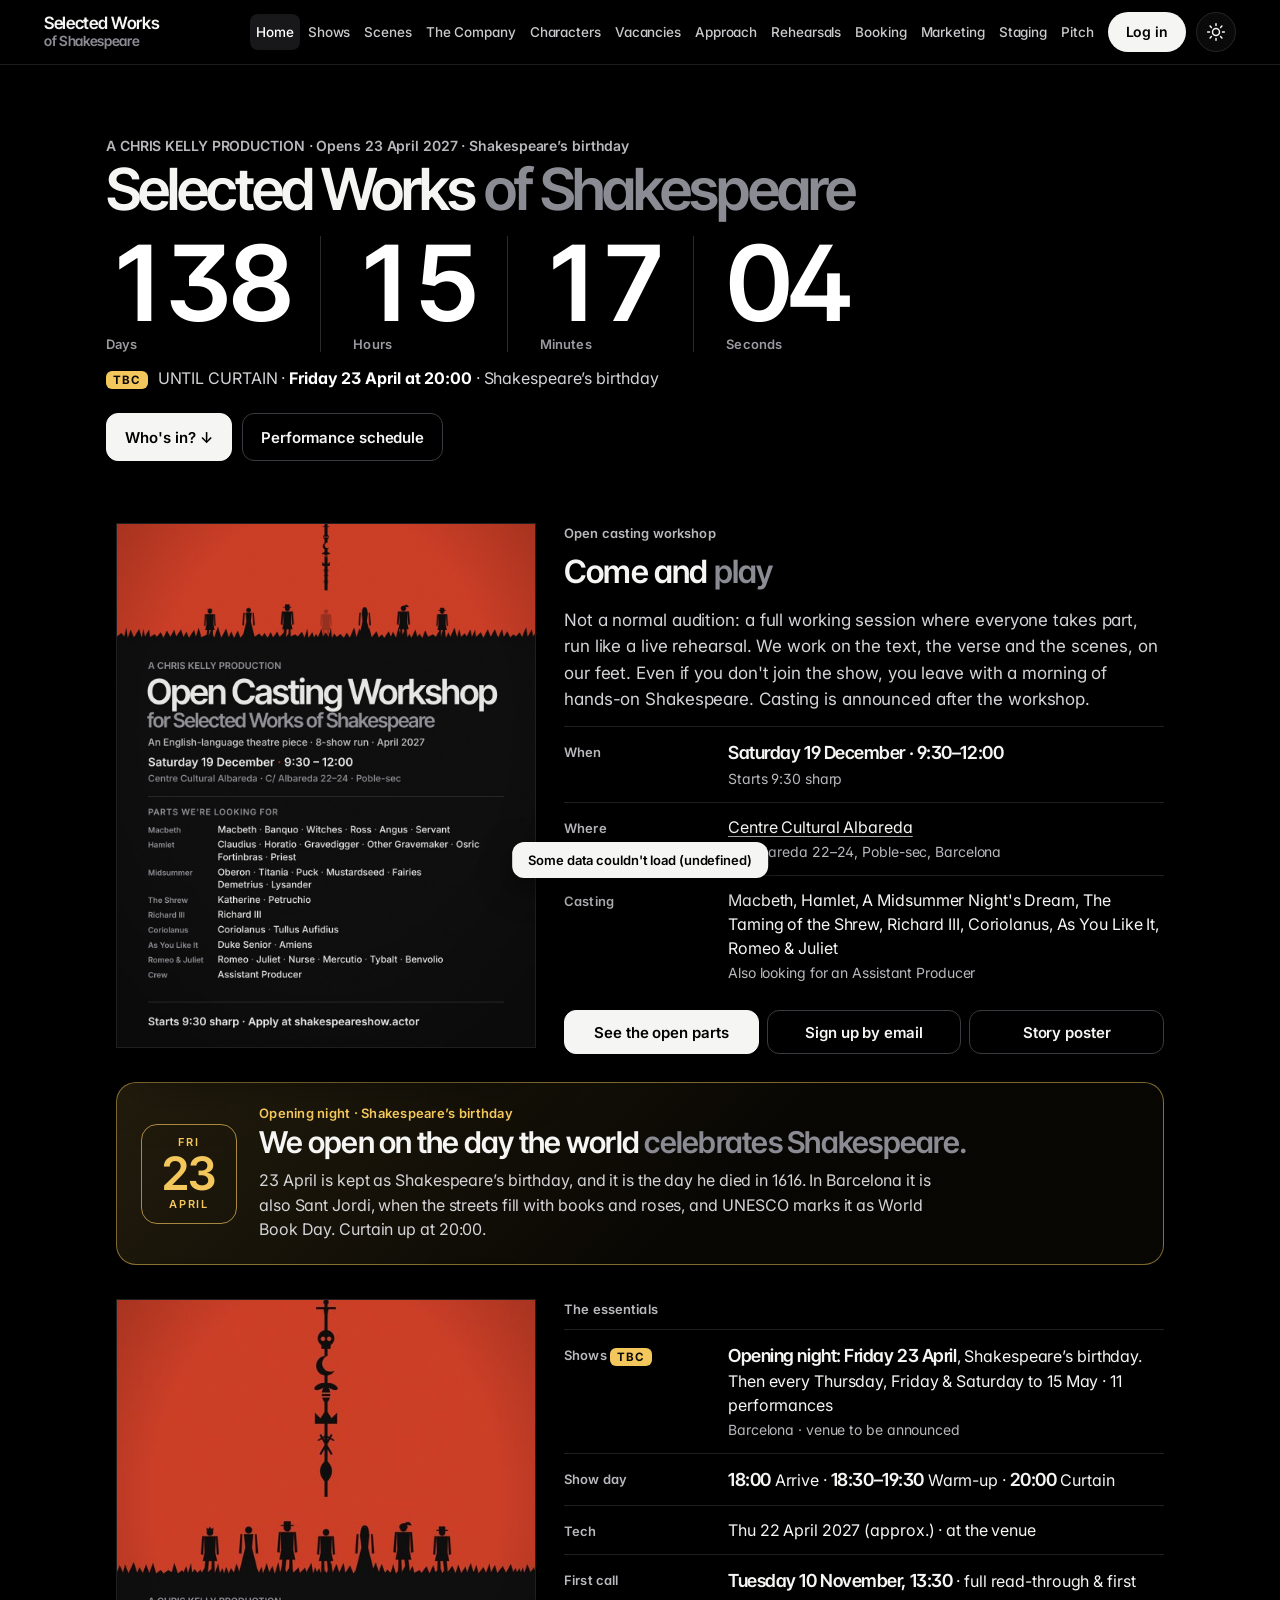
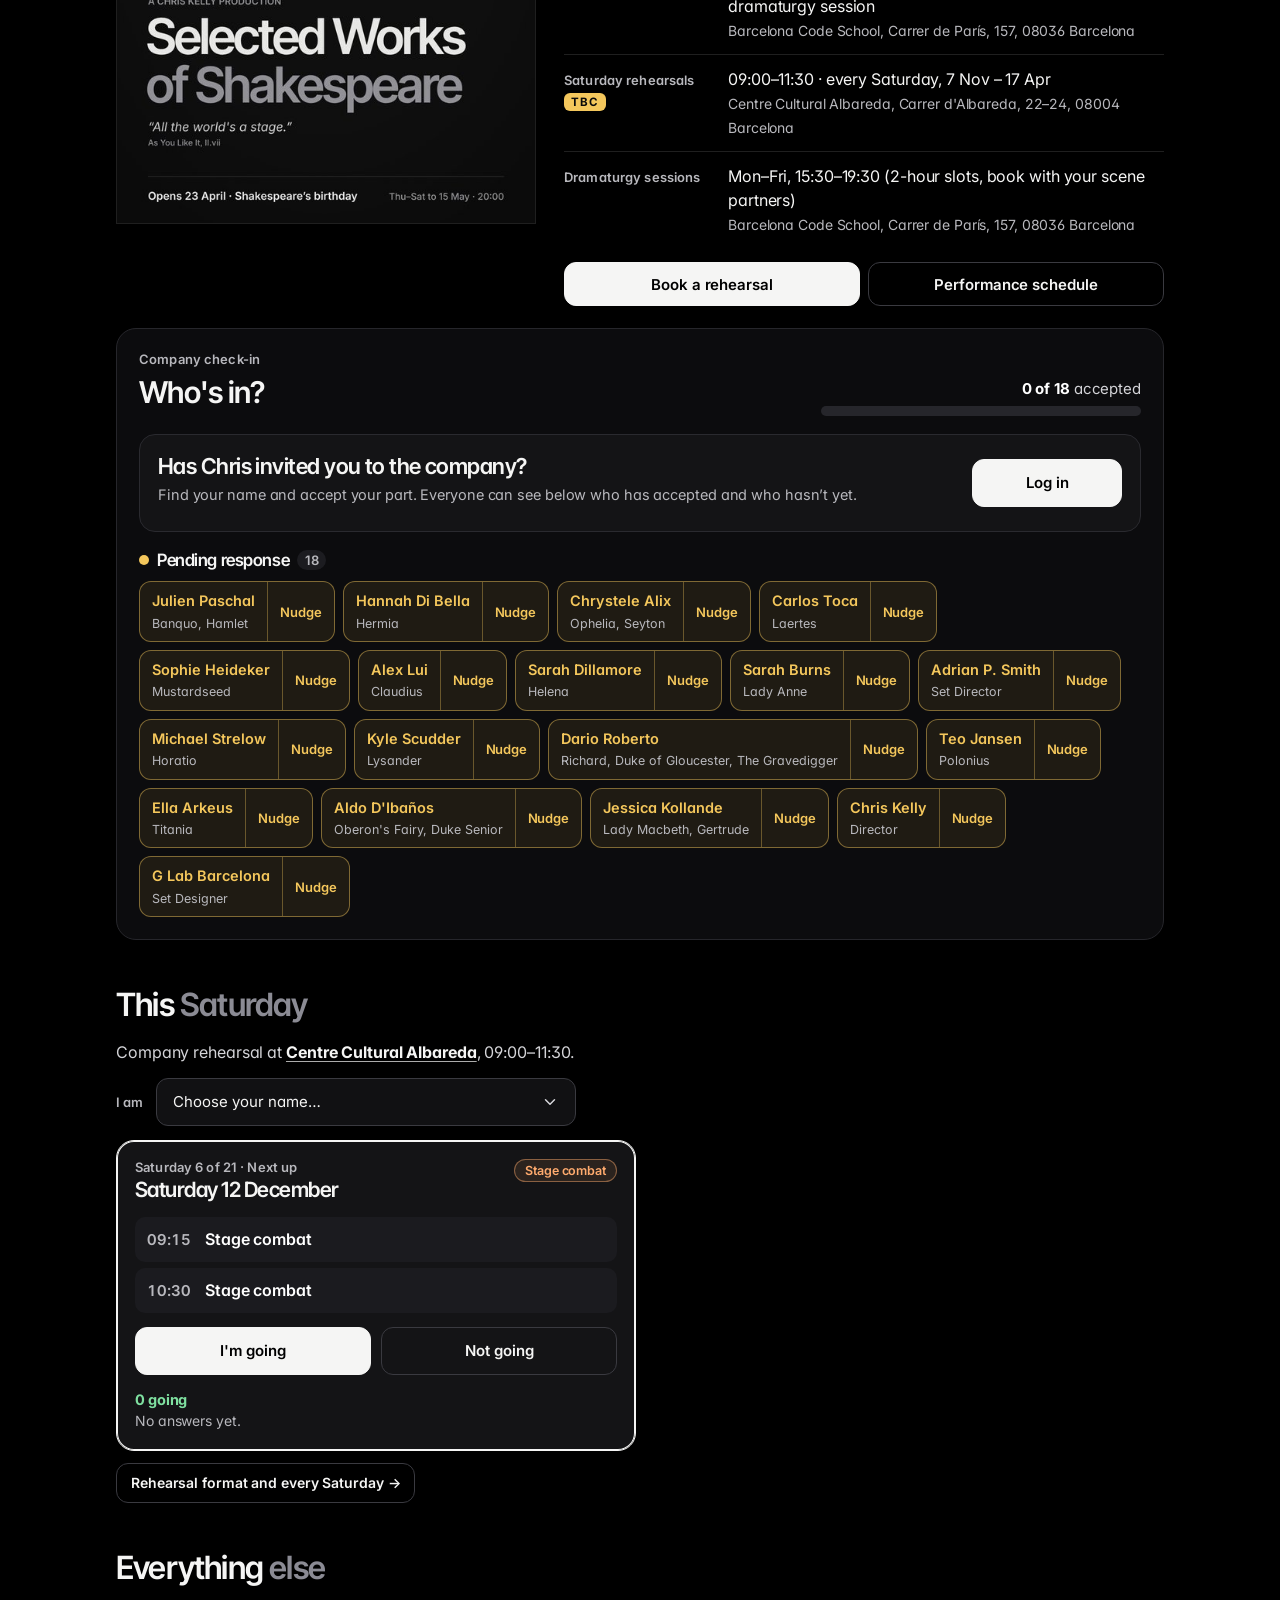
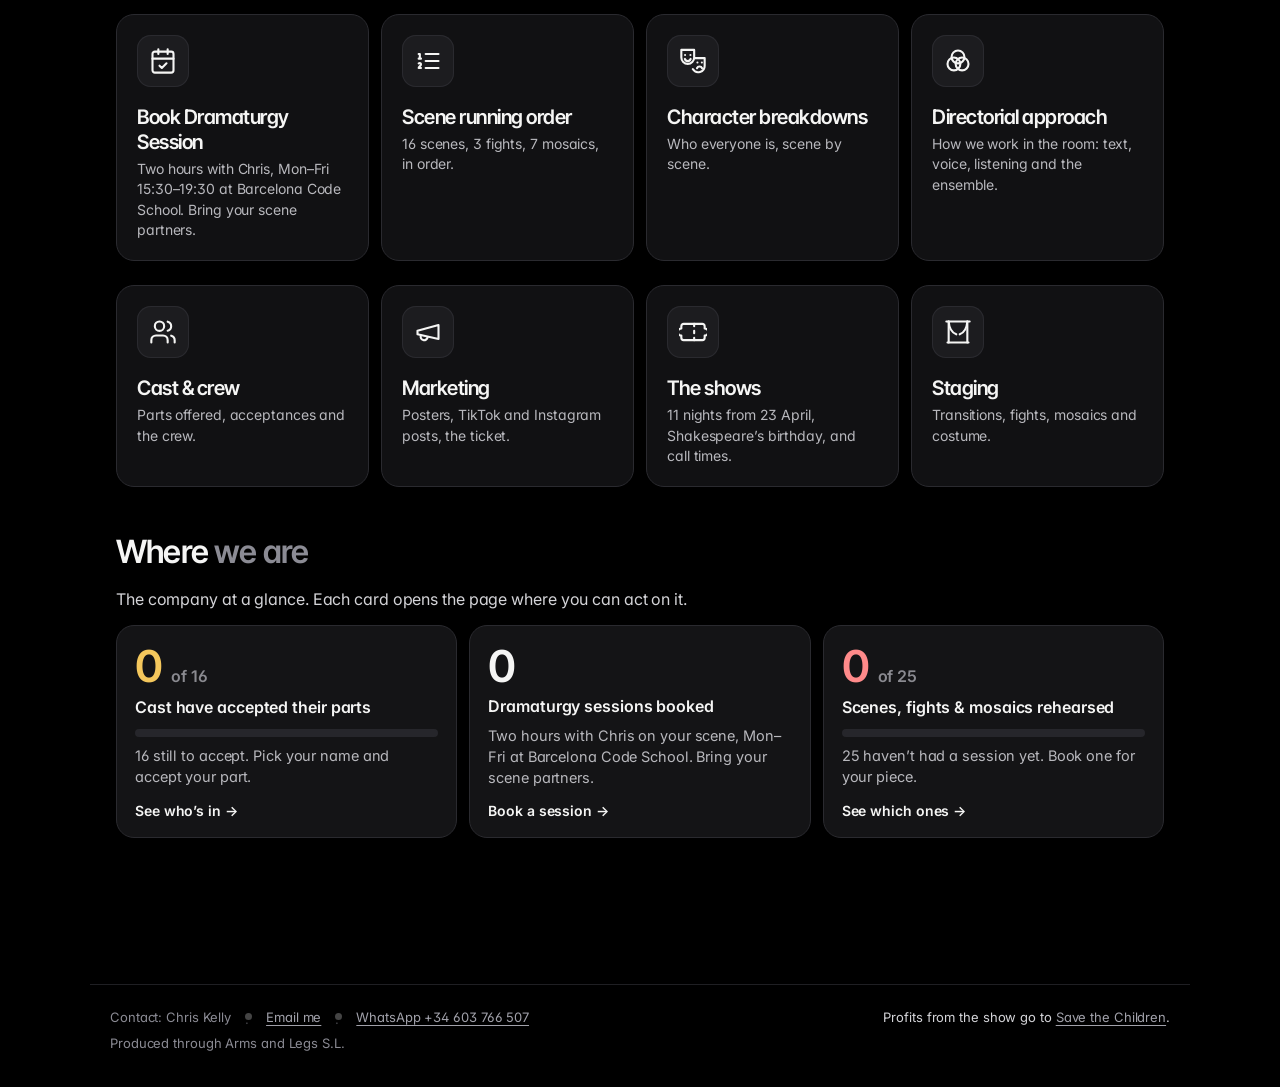
==== index.html @ ebe27da1 "Coriolanus now vacant (Alex Lui released from it) Co-Authored-By: Claude Opus 5.5 <noreply@anthropic" ====
<!DOCTYPE html>
<html lang="en" data-theme="halcyon">
<head>
<meta charset="utf-8">
<meta name="viewport" content="width=device-width, initial-scale=1">
<title>Selected Works of Shakespeare</title>
<meta name="description" content="A CHRIS KELLY PRODUCTION. Love, power, madness and hate: scenes from eight of Shakespeare's plays in one evening. Opening night Friday 23 April 2027, Shakespeare's birthday, then Thursdays to Saturdays until 15 May in Barcelona. Curtain 20:00.">
<meta name="theme-color" content="#000000">
<script>(function(){try{var t=localStorage.getItem("ss_theme")||"dark";if(t==="light"){document.documentElement.classList.add("light");document.querySelector('meta[name="theme-color"]').content="#fafaf9"}}catch(e){}})()</script>
<link rel="canonical" href="https://shakespeareshow.actor/">
<meta property="og:type" content="website">
<meta property="og:site_name" content="Selected Works of Shakespeare">
<meta property="og:title" content="Selected Works of Shakespeare">
<meta property="og:description" content="Love · Power · Madness · Hate. A CHRIS KELLY PRODUCTION. Opens 23 April 2027, Shakespeare's birthday, in Barcelona.">
<meta property="og:url" content="https://shakespeareshow.actor/">
<meta property="og:image" content="https://shakespeareshow.actor/posters/share.jpg">
<meta property="og:image:width" content="1200">
<meta property="og:image:height" content="630">
<meta property="og:image:alt" content="Selected Works of Shakespeare: a garland of emblems over the company in silhouette on a red sky">
<meta name="twitter:card" content="summary_large_image">
<meta name="twitter:title" content="Selected Works of Shakespeare">
<meta name="twitter:description" content="Love · Power · Madness · Hate. Opens 23 April 2027, Shakespeare's birthday, in Barcelona.">
<meta name="twitter:image" content="https://shakespeareshow.actor/posters/share.jpg">
<link rel="icon" href="data:image/svg+xml,%3Csvg xmlns='http://www.w3.org/2000/svg' viewBox='0 0 64 64'%3E%3Crect width='64' height='64' rx='14' fill='%23D8432A'/%3E%3Cpath d='M14 46V24l9 9 9-15 9 15 9-9v22Z' fill='%23111'/%3E%3C/svg%3E">
<link rel="preconnect" href="https://fonts.googleapis.com">
<link rel="preconnect" href="https://fonts.gstatic.com" crossorigin>
<link href="https://fonts.googleapis.com/css2?family=Inter:wght@400;500;600;700&family=Inter+Tight:wght@500;600;700&family=JetBrains+Mono:wght@400;500&display=swap" rel="stylesheet">
<style>
:root{--ink:#16120f;--ink2:#201a16;--ink3:#2b231d;--line:#3a2f27;--paper:#efe6d2;--muted:#a89a85;--gold:var(--acc);--gold2:var(--acc);--blood:#9b3030;--moss:#7fa06c;--sky:#8fb3d9}
*{box-sizing:border-box}
html,body{margin:0;overflow-x:hidden;background:var(--ink);color:var(--paper);font-family:var(--fb);font-size:15px;-webkit-font-smoothing:antialiased}
a{color:var(--gold2)}
.top{position:sticky;top:0;z-index:5;background:rgba(22,18,15,.94);backdrop-filter:blur(8px);border-bottom:1px solid var(--line)}
.topin{max-width:960px;margin:0 auto;padding:10px 14px 0}
.brand{font-family:var(--fd);font-size:20px;font-weight:600;text-decoration:none;color:var(--paper)}
.brand em{color:var(--gold)}
.nav{display:flex;gap:6px;overflow-x:auto;padding:10px 0;scrollbar-width:none}
.nav::-webkit-scrollbar{display:none}
.nav a{flex:none;text-decoration:none;color:var(--muted);border:1px solid var(--line);border-radius:999px;padding:7px 12px;font-size:13px;font-weight:500}
.nav a.on{background:var(--paper);color:var(--ink);border-color:var(--paper)}
.wrap{max-width:960px;margin:0 auto;padding:24px 16px 90px}
h1{font-family:var(--fd);font-weight:600;font-size:clamp(32px,6.5vw,52px);line-height:1.02;margin:0}
h1 em,h2 em{color:var(--gold);font-style:italic}
h2{font-family:var(--fd);font-weight:600;font-size:28px;margin:28px 0 8px}
h3{font-family:var(--fd);font-weight:600;font-size:22px;margin:0}
.sub{color:var(--muted);margin:8px 0 0;font-size:14px;line-height:1.5}
.rule{height:1px;background:linear-gradient(90deg,var(--gold),transparent);margin:20px 0}
.small{display:block;font-size:11px;letter-spacing:.14em;text-transform:uppercase;color:var(--muted);margin-bottom:6px}
select,input[type=text],input[type=url],input[type=datetime-local],textarea{width:100%;background:var(--ink2);color:var(--paper);border:1px solid var(--line);border-radius:10px;padding:11px 12px;font:inherit}
textarea{min-height:120px;resize:vertical;line-height:1.5}
select:focus,input:focus,textarea:focus{outline:2px solid var(--gold);outline-offset:1px}
.note{background:var(--ink2);border:1px solid var(--line);border-left:3px solid var(--gold);border-radius:8px;padding:10px 12px;color:var(--muted);font-size:13px;margin-top:14px;line-height:1.5}
.note.warn{border-left-color:var(--blood)}
.card{background:var(--ink2);border:1px solid var(--line);border-radius:14px;padding:16px;margin-top:12px}
.card.link{display:block;text-decoration:none;color:inherit}
.card.link:hover{border-color:var(--gold)}
.grid{display:grid;grid-template-columns:repeat(auto-fill,minmax(210px,1fr));gap:12px}
.kicker{font-size:11px;letter-spacing:.14em;text-transform:uppercase;color:var(--gold2)}
.meta{color:var(--muted);font-size:13px;margin-top:4px;line-height:1.45}
.body{line-height:1.6;margin-top:8px}
.pill{display:inline-block;border:1px solid var(--line);border-radius:999px;padding:3px 9px;font-size:12px;margin:3px 4px 0 0;color:var(--paper);text-decoration:none;background:var(--ink3)}
.status{font-size:11px;font-weight:600;letter-spacing:.08em;text-transform:uppercase;border-radius:999px;padding:3px 8px;display:inline-block}
.st-offered{background:#2b231d;color:var(--gold2)}.st-accepted{background:#22301b;color:var(--moss)}.st-declined{background:#301b1b;color:#d58b8b}
.btns{display:flex;gap:8px;margin-top:14px;flex-wrap:wrap}
.btn{flex:1;min-width:120px;padding:11px;border-radius:10px;border:1px solid var(--line);background:transparent;color:var(--paper);font:600 14px var(--fb);cursor:pointer;text-align:center;text-decoration:none}
.btn.primary{background:var(--gold);color:var(--ink);border-color:var(--gold)}
.btn.good{border-color:var(--moss);color:var(--moss)}
.btn.danger{border-color:var(--blood);color:#e7a3a3}
.btn.sm{flex:none;min-width:0;padding:6px 10px;font-size:12px}
.btn:disabled{opacity:.45;cursor:default}
/* countdown */
.hero{padding:30px 0 10px;text-align:center}
.cd{display:flex;justify-content:center;gap:10px;margin:22px 0 6px}
.cd div{background:var(--ink2);border:1px solid var(--line);border-radius:14px;padding:14px 8px;min-width:72px}
.cd b{display:block;font-family:var(--fd);font-size:clamp(34px,8vw,54px);font-weight:600;color:var(--gold2);line-height:1}
.cd span{font-size:11px;letter-spacing:.14em;text-transform:uppercase;color:var(--muted)}
.stats{display:grid;grid-template-columns:repeat(auto-fit,minmax(130px,1fr));gap:10px;margin-top:18px}
.stat{background:var(--ink2);border:1px solid var(--line);border-radius:12px;padding:12px;text-align:center}
.stat b{font-family:var(--fd);font-size:30px;color:var(--gold2);display:block}
.stat span{font-size:12px;color:var(--muted)}
/* running order */
.ro{display:flex;gap:12px;align-items:flex-start;border-top:1px solid var(--line);padding:12px 0;text-decoration:none;color:inherit}
.ro:hover .ttl{color:var(--gold2)}
.ro .num{font-family:var(--fd);color:var(--gold);font-size:22px;width:34px;flex:none;text-align:center}
.ro .ttl{font-family:var(--fd);font-size:19px;font-weight:600}
.ro .main{flex:1}
.interval{text-align:center;color:var(--muted);letter-spacing:.3em;font-size:11px;padding:12px 0;border-top:1px solid var(--line)}
.count{flex:none;min-width:40px;text-align:center;border-radius:999px;padding:4px 10px;font:600 13px var(--fb);background:var(--ink3);border:1px solid var(--line)}
.count.zero{color:#d58b8b;border-color:#4a2626}.count.ok{color:var(--moss);border-color:#3d5532}
.trans{margin:0 0 0 46px;border-left:2px dashed var(--line);padding:6px 0 6px 14px;font-size:13px;color:var(--muted)}
.trans b{color:var(--paper);font-weight:600}
/* cast */
.head{width:100%;aspect-ratio:4/5;border-radius:10px;background:var(--ink3);display:flex;align-items:center;justify-content:center;font-family:var(--fd);font-size:44px;color:var(--gold);overflow:hidden;margin-bottom:10px}
.head img{width:100%;height:100%;object-fit:cover}
/* booking */
.weeknav{display:flex;align-items:center;justify-content:space-between;gap:10px;margin:6px 0 12px}
.weeknav h3{text-align:center;flex:1}
.navb{background:var(--ink2);border:1px solid var(--line);color:var(--paper);width:42px;height:42px;border-radius:50%;font-size:18px;cursor:pointer}
.navb:disabled{opacity:.3}
.day{border-top:1px solid var(--line);padding:12px 0}.day.past{opacity:.45}
.dayname{font-size:12px;letter-spacing:.12em;text-transform:uppercase;color:var(--gold2);margin-bottom:8px}
.slots{display:grid;grid-template-columns:repeat(auto-fill,minmax(150px,1fr));gap:8px}
.slot{background:var(--ink2);border:1px dashed var(--line);border-radius:10px;padding:9px 10px;color:var(--paper);text-align:left;font:13px Inter;cursor:pointer;min-height:58px}
.slot .t{font-weight:600;font-size:14px}.slot .s{color:var(--muted);font-size:12px;margin-top:3px;line-height:1.3}
.slot.free:hover{border-color:var(--gold)}
.slot.booked{border-style:solid;border-color:#4a3a2b;background:var(--ink3)}.slot.booked .t{color:var(--gold2)}
.slot.mine{border-color:var(--gold);box-shadow:0 0 0 1px var(--gold) inset}
.slot.block{border-style:solid;background:#241818;border-color:#4a2626}.slot.block .t{color:#d58b8b}
.slot.company{background:#1b2230;border-color:#2f4560}.slot.company .t{color:var(--sky)}
.chips{display:flex;gap:8px;flex-wrap:wrap;margin-top:12px}
.chip{background:var(--ink2);border:1px solid var(--line);color:var(--paper);border-radius:12px;padding:8px 11px;font:13px Inter;cursor:pointer;text-align:left}
.chip b{font-family:var(--fd);font-size:16px;font-weight:600;display:block}.chip small{color:var(--muted)}
.chip.on{border-color:var(--gold);box-shadow:0 0 0 1px var(--gold) inset}
.legend{display:flex;gap:14px;flex-wrap:wrap;font-size:12px;color:var(--muted);margin-bottom:10px}
.legend i{display:inline-block;width:10px;height:10px;border-radius:3px;margin-right:5px;vertical-align:-1px}
.sheetbg{position:fixed;inset:0;background:rgba(0,0,0,.6);display:none;align-items:flex-end;justify-content:center;z-index:10}
.sheetbg.on{display:flex}
.sheet{background:var(--ink2);border:1px solid var(--line);border-bottom:0;border-radius:18px 18px 0 0;width:100%;max-width:560px;padding:20px 18px 26px;max-height:90vh;overflow:auto}
.sheet p{color:var(--muted);margin:4px 0 12px;font-size:14px}
.field{margin-top:12px}
.toast{position:fixed;left:50%;bottom:22px;transform:translateX(-50%);background:var(--paper);color:var(--ink);padding:10px 16px;border-radius:999px;font:500 13px var(--fb);display:none;z-index:20;max-width:90%}
.notes{white-space:pre-wrap}
.edit{margin-top:6px}
.back{display:inline-block;margin-bottom:12px;text-decoration:none;color:var(--muted);font-size:13px}
.cue{display:grid;grid-template-columns:70px 1fr;gap:4px 10px;font-size:13px;margin-top:8px}
.cue dt{color:var(--gold2);font-weight:600}.cue dd{margin:0;color:var(--paper)}
.partgrid{display:grid;grid-template-columns:repeat(auto-fill,minmax(320px,1fr));gap:14px;margin-top:16px;align-items:start}
.pcard{margin:0;padding:18px}
.pname{font-size:26px;margin-top:2px}
.pfacts{display:grid;grid-template-columns:repeat(3,1fr);gap:8px;margin:12px 0 8px}
.pfacts div{background:var(--ink3);border-radius:8px;padding:8px}
.pfacts dt{font-size:10px;letter-spacing:.12em;text-transform:uppercase;color:var(--muted)}
.pfacts dd{margin:2px 0 0;font-family:var(--fd);font-size:20px;color:var(--gold2)}
.bar{height:4px;background:var(--ink3);border-radius:4px;margin-bottom:12px;overflow:hidden}
.bar i{display:block;height:100%;background:var(--gold)}
.part .small{margin-top:4px}
.psep{height:1px;background:var(--line);margin:18px 0}
.actor{display:flex;gap:12px;align-items:center;border-top:1px solid var(--line);margin-top:16px;padding-top:14px}
.actor .head{width:64px;height:80px;flex:none;margin:0;font-size:24px;aspect-ratio:auto}
.ainfo{display:flex;flex-direction:column;gap:3px}
.ainfo b{font-family:var(--fd);font-size:20px;font-weight:600}
.accept{margin-top:12px;text-align:center;border-radius:10px;padding:11px;font-weight:600;font-size:14px}
.accept.ok{background:#22301b;color:var(--moss);border:1px solid #3d5532}
.accept.wait{background:var(--ink3);color:var(--gold2);border:1px dashed var(--line)}
.accept.no{background:#301b1b;color:#d58b8b;border:1px solid #4a2626}

/* ===== Folio cast page ===== */
.folio{width:100vw;margin:-24px 0 0 calc(50% - 50vw);background:#000;padding:40px 0 30px;position:relative;overflow:hidden}
.folio::before{content:"";position:absolute;inset:0;background:radial-gradient(60% 50% at 50% 0%,rgba(201,162,74,.16),transparent 70%);pointer-events:none}
.fhero{text-align:center;position:relative;padding:0 16px}
.fkick{font-size:11px;letter-spacing:.22em;text-transform:uppercase;color:#8d8578}
.ftitle{font-family:var(--fd);font-weight:400;font-size:clamp(64px,14vw,190px);line-height:.9;letter-spacing:-.03em;margin:14px 0 18px;color:#f4efe6;animation:ftitle 1.2s cubic-bezier(.2,.7,.1,1) both}
@keyframes ftitle{from{opacity:0;transform:translateY(18px)}to{opacity:1;transform:none}}
.fnav{display:flex;justify-content:center;flex-wrap:wrap;gap:4px 18px}
.fnav button{background:none;border:0;color:#9b9387;font:500 13px var(--fb);cursor:pointer;padding:6px 0;border-bottom:1px solid transparent}
.fnav button.on,.fnav button:hover{color:#f4efe6;border-bottom-color:var(--gold)}
.shelfwrap{position:relative;margin-top:26px}
.shelfwrap::before,.shelfwrap::after{content:"";position:absolute;top:0;bottom:0;width:60px;z-index:3;pointer-events:none}
.shelfwrap::before{left:0;background:linear-gradient(90deg,#000,transparent)}.shelfwrap::after{right:0;background:linear-gradient(-90deg,#000,transparent)}
.shelf{display:flex;overflow-x:auto;overflow-y:visible;padding:46px 12vw 56px;perspective:1500px;perspective-origin:50% 40%;scrollbar-width:none;scroll-behavior:smooth}
.shelf::-webkit-scrollbar{display:none}
.book{flex:none;position:relative;width:168px;height:248px;margin-right:-62px;border:0;padding:0;background:none;cursor:pointer;transform-style:preserve-3d;transform:rotateY(42deg);transform-origin:left center;transition:transform .55s cubic-bezier(.2,.7,.1,1),margin .55s cubic-bezier(.2,.7,.1,1);animation:bookin .9s cubic-bezier(.2,.7,.1,1) both;animation-delay:calc(var(--i) * 45ms + .2s);z-index:1}
@keyframes bookin{from{opacity:0;transform:rotateY(70deg) translateX(120px)}to{opacity:1}}
.book:hover,.book:focus-visible{transform:rotateY(8deg) translateY(-22px) translateZ(70px);margin-right:-8px;margin-left:30px;z-index:5;outline:none}
.cover{position:absolute;inset:0;background:var(--bg);color:var(--fg);display:flex;flex-direction:column;padding:16px 14px;text-align:left;box-shadow:inset 6px 0 10px -4px rgba(0,0,0,.45),0 18px 30px -12px rgba(0,0,0,.9);background-image:linear-gradient(90deg,rgba(255,255,255,.08),transparent 8%,transparent 92%,rgba(0,0,0,.18)),linear-gradient(var(--bg),var(--bg))}
.bplay{font:600 9.5px var(--fb);letter-spacing:.2em;text-transform:uppercase;opacity:.75}
.bname{font-family:var(--fd);font-size:27px;line-height:1.02;margin-top:auto;letter-spacing:-.01em}
.bmeta{font:500 12px var(--fb);margin-top:10px;display:flex;align-items:center;gap:6px;opacity:.9}
.bwords{font:400 10.5px var(--fb);opacity:.6;margin-top:3px}
.dot{width:7px;height:7px;border-radius:50%;display:inline-block;background:#888}.dot.accepted{background:#7fdc8a}.dot.offered{background:var(--acc)}.dot.declined{background:#e46a6a}
.pages{position:absolute;top:3px;bottom:3px;left:100%;width:22px;transform-origin:left center;transform:rotateY(90deg);background:repeating-linear-gradient(90deg,#f3eee4 0 1px,#d9d2c4 1px 2px)}
.fstats{display:flex;justify-content:center;gap:40px;color:#9b9387;font-size:12px;letter-spacing:.14em;text-transform:uppercase}
.fstats b{display:block;font-family:var(--fd);font-weight:400;font-size:34px;letter-spacing:0;text-transform:none;color:#f4efe6;text-align:center}
.sheet.wide{max-width:520px}
.sheetcast .pcard{margin:0}
.pfocus{border-left:2px solid var(--gold);padding-left:12px;margin-left:-14px}
@media (prefers-reduced-motion:reduce){.ftitle,.book{animation:none}.book{transition:none}}
@media (max-width:600px){.book{width:140px;height:208px;margin-right:-56px}.bname{font-size:22px}.shelf{padding:40px 8vw 46px}}
/* ===== Folio theme (sitewide) ===== */
:root{--ink:#000;--ink2:#0b0b0b;--ink3:#151515;--line:#262626;--paper:#f4efe6;--muted:#9b9387}
body{background:#000}
a{color:var(--gold2)}
.top{background:rgba(0,0,0,.86);border-bottom:1px solid #1c1c1c}
.topin{max-width:1180px;display:flex;align-items:center;gap:22px;padding:12px 20px}
.brand{font-family:var(--fd);font-weight:400;font-size:22px;letter-spacing:-.01em;flex:none}
.brand em{color:var(--paper);font-style:italic}
.nav{gap:18px;padding:0;flex:1;justify-content:flex-end}
.nav a{border:0;border-radius:0;padding:6px 0;color:var(--muted);border-bottom:1px solid transparent;background:none!important}
.nav a.on{color:var(--paper)!important;border-bottom-color:var(--paper)}
.nav a:hover{color:var(--paper)}
.wrap{max-width:1080px}
h1,h2,h3,.ro .ttl,.ttl,.chip b,.stat b,.ov .ttl,.weeknav h3,.pname,.ainfo b,.pfacts dd,.num,.ro .num{font-family:var(--fd)!important;font-weight:400!important}
h1{font-size:clamp(40px,7vw,72px);letter-spacing:-.025em;line-height:.98}
h2{font-size:34px;letter-spacing:-.02em}
h3{font-size:24px;letter-spacing:-.01em}
h1 em,h2 em{color:var(--paper);font-style:italic}
.kicker{color:var(--muted);letter-spacing:.2em;font-size:10.5px}
.rule{background:#262626}
.card,.stat,.slot,.chip,.cd div,.pfacts div,.note,.count,select,input[type=text],input[type=url],input[type=datetime-local],textarea,.sheet,.btn,.accept,.navb,.tab,.pill,.head{border-radius:0!important}
.card{background:#070707;border-color:#1f1f1f}
.card.link:hover{border-color:var(--paper)}
.pill{background:transparent;border-color:#333}
.pill:hover{border-color:var(--paper)}
.btn{border-color:#3a3a3a}
.btn.primary{background:var(--paper);color:#000;border-color:var(--paper)}
.stat{background:#070707}.stat b{color:var(--paper);font-size:38px}
.status{border-radius:0}
.slot{background:#070707}.slot.booked{background:#141414}.slot.mine{border-color:var(--paper);box-shadow:0 0 0 1px var(--paper) inset}
.chip.on{border-color:var(--paper);box-shadow:0 0 0 1px var(--paper) inset}
.pfacts div{background:#111}.pfacts dd{color:var(--paper)}
.bar i{background:var(--paper)}
.accept.wait{color:var(--paper)}
.sheet{background:#0b0b0b}
.interval{letter-spacing:.4em}
.ro .num{color:var(--muted)}
.trans{border-left-color:#333}
.cue dt{color:var(--muted)}
.folio{margin:-24px 0 0 calc(50% - 50vw)}
.folio.home{padding:70px 0 80px}
.ftag{font-family:var(--fd);font-style:normal;font-size:clamp(18px,2.4vw,26px);color:#cfc8bb;margin:0 0 6px}
.ftag em{font-style:italic;color:var(--paper)}
.folio .cd{margin:30px 0 12px;gap:0}
.folio .cd div{background:transparent;border:0;border-left:1px solid #262626;padding:4px 26px;min-width:0}
.folio .cd div:first-child{border-left:0}
.folio .cd b{font-family:var(--fd);font-weight:400;color:var(--paper);font-size:clamp(46px,9vw,96px);letter-spacing:-.03em}
.folio .cd span{color:var(--muted);letter-spacing:.24em;font-size:10px}
.fnav a{color:#9b9387;font:500 13px var(--fb);text-decoration:none;padding:6px 0;border-bottom:1px solid transparent}
.fnav a:hover{color:var(--paper);border-bottom-color:var(--paper)}
a.book{display:block;text-decoration:none}
.book.slim{width:104px;margin-right:-40px}.book.slim .bname{font-size:18px}
.shelfhead{margin:34px 0 0}
.shelfhead + .shelfwrap{margin:0 0 0 calc(50% - 50vw);width:100vw}
.shelfhead + .shelfwrap .shelf{padding-top:30px;padding-bottom:40px}
.dayname{color:var(--paper)}
.back{color:var(--muted)}
@media (max-width:700px){.topin{flex-direction:column;align-items:flex-start;gap:6px}.nav{justify-content:flex-start;width:100%;overflow-x:auto}.folio .cd div{padding:4px 12px}}

/* ===== Production pages ===== */
.flyer{display:grid;grid-template-columns:minmax(0,420px) 1fr;gap:28px;align-items:start;margin:34px 0 10px}
.flyerimg img{width:100%;display:block;box-shadow:0 30px 60px -20px rgba(0,0,0,.9);border:1px solid #1f1f1f}
.flyerimg{display:block;transition:transform .5s cubic-bezier(.2,.7,.1,1)}.flyerimg:hover{transform:translateY(-6px) rotate(-.6deg)}
.facts{margin:10px 0 0;display:grid;gap:0}
.facts div{display:grid;grid-template-columns:150px 1fr;gap:14px;padding:12px 0;border-top:1px solid #1f1f1f}
.facts dt{font-size:10.5px;letter-spacing:.2em;text-transform:uppercase;color:var(--muted);padding-top:3px}
.facts dd{margin:0;line-height:1.5}
.facts dd b{font-family:var(--fd);font-weight:400;font-size:18px}
.mesel{display:flex;align-items:center;gap:12px;margin:14px 0}.mesel select{max-width:280px}
.satgrid{display:grid;grid-template-columns:repeat(auto-fill,minmax(300px,1fr));gap:12px}
.sat .who{margin-top:10px;min-height:28px}.sat.past{opacity:.5}.sat.big h3{font-size:34px}
.pill.me{border-color:var(--paper);color:var(--paper)}
.pill.warnpill{border-color:#5a4a20;color:var(--acc)}
.explore{grid-template-columns:repeat(auto-fill,minmax(230px,1fr))}
.exico{display:grid;place-items:center;width:52px;height:52px;border-radius:14px;margin-bottom:18px;color:#f5f5f4;background:#1c1c1f;box-shadow:inset 0 0 0 1px #2a2a2f;transition:transform .2s ease}
.card.exhot{background:#f5f5f4!important;border:1px solid #f5f5f4!important;color:#0a0a0a!important;box-shadow:0 0 0 1px #f5f5f4,0 18px 50px -12px rgba(245,245,244,.35);position:relative;transition:transform .2s ease,box-shadow .2s ease}
.card.exhot h3{color:#0a0a0a!important}.card.exhot .meta{color:#3f3f46!important}
.exhot .exico{color:#f5f5f4;background:#0a0a0a;box-shadow:none}
.card.exhot:hover{transform:translateY(-3px);box-shadow:0 0 0 1px #fff,0 24px 60px -12px rgba(245,245,244,.45)}
.excta{display:inline-flex;align-items:center;gap:6px;margin-top:14px;padding:8px 14px;border-radius:999px;background:#0a0a0a;color:#f5f5f4;font-weight:600;font-size:14px}
@media (prefers-reduced-motion:reduce){.exhot:hover{transform:none}}
.venn{max-width:460px;margin:18px auto 8px;text-align:center}.venn svg{width:100%;height:auto}.venn .vl{font:600 17px "Inter Tight",Inter,sans-serif}.venn .vc{font:700 12px "Inter Tight",Inter,sans-serif;fill:#0a0a0a}.venn figcaption{margin-top:6px}
.vmoment .mar{stroke:#71717a;stroke-width:2;stroke-linecap:round}
.vmoment .mar.in{stroke:#a1a1aa;stroke-dasharray:4 5}
.vmoment .mhp{fill:#71717a}.vmoment .mhp2{fill:#a1a1aa}
.vmoment .vms{font:600 12px "Inter Tight",Inter,sans-serif;fill:#a1a1aa;letter-spacing:.04em;text-transform:uppercase}
.vmoment .vmb{font:700 22px "Inter Tight",Inter,sans-serif;fill:#f5f5f4}
:where(html.light) .vmoment .vmb{fill:#151513}
:where(html.light) .vmoment .vms{fill:#5c5a56}
:where(html.light) .vmoment .mar{stroke:#a1a1aa}:where(html.light) .vmoment .mhp{fill:#a1a1aa}

.venn .vcs{font-size:10.5px;font-weight:600;letter-spacing:.02em;opacity:.75}
.venn .vcb{font-size:14px}
.apgroup{margin-top:34px}.apgroup h2{margin:0 0 4px}
.apgrid{display:grid;grid-template-columns:repeat(auto-fill,minmax(300px,1fr));gap:14px}
.apcard{margin-top:10px!important}.apcard h3{margin:6px 0 8px}.apcard p{margin:0;line-height:1.6;color:#c4c4cc}
.apn{font:600 13px "Inter Tight",Inter,sans-serif;color:#8a8a93;letter-spacing:.06em}
.sptwo{display:grid;grid-template-columns:1fr 1fr;gap:16px;margin-top:16px}
.spcol{background:#111113;border:1px solid #2a2a2f;border-radius:16px;padding:20px 22px}
.spcap{margin:0 0 10px;font:600 12px "Inter Tight",Inter,sans-serif;letter-spacing:.08em;text-transform:uppercase;color:#8a8a93}
.spo p,.spm p{margin:0 0 12px;line-height:1.7;font-size:15.5px}.spo p:last-child,.spm p:last-child{margin:0}
.spo{color:#f5f5f4}.spm{color:#c4c4cc}
@media (max-width:760px){.sptwo{grid-template-columns:1fr}}
.card.apcard{position:relative;overflow:hidden;background:#111113!important;border:1px solid color-mix(in srgb,var(--c,#888) 28%,#2a2a2f)!important}
.card.apcard::before{content:"";position:absolute;left:0;top:0;right:0;height:3px;background:var(--c,#888)}
.card.apcard:hover{border-color:color-mix(in srgb,var(--c,#888) 60%,#2a2a2f)!important}
.apn{display:inline-block;padding:3px 9px;border-radius:999px;color:var(--c,#888)!important;background:color-mix(in srgb,var(--c,#888) 14%,transparent)}
.apdot{display:inline-block;width:12px;height:12px;border-radius:50%;background:var(--c);margin-right:10px;vertical-align:middle;box-shadow:0 0 0 4px color-mix(in srgb,var(--c) 22%,transparent)}
.sphl{background:color-mix(in srgb,#f4c75c 26%,transparent);color:inherit;padding:1px 3px;border-radius:4px;box-decoration-break:clone;-webkit-box-decoration-break:clone;box-shadow:inset 0 -2px 0 #f4c75c}
.themebtn{flex:none;display:grid;place-items:center;width:40px;height:40px;border-radius:10px;border:1px solid #27272a;background:#0a0a0a;color:#f5f5f4;cursor:pointer}
.themebtn:hover{border-color:#52525b}.themebtn:focus-visible{outline:2px solid #a1a1aa;outline-offset:2px}
.themebtn .ti-moon{display:none}html.light .themebtn .ti-sun{display:none}html.light .themebtn .ti-moon{display:block}
@media (max-width:1240px){.themebtn{margin-left:auto;order:1}.menubtn{margin-left:8px!important;order:2}}
.chhero{display:grid;grid-template-columns:1fr auto;gap:28px;align-items:end;margin-top:14px;padding:28px;border-radius:22px;background:var(--bg);color:var(--fg)}
.chhero h1{margin:4px 0 10px!important;color:var(--fg)!important;font-size:clamp(40px,7vw,76px)!important;line-height:.95!important}
.chplay{margin:0;font:600 14px var(--fb);opacity:.8}
.chbio{margin:0;max-width:620px;font-size:17px;line-height:1.55;opacity:.92}
.chcast{display:flex;gap:16px}
.chactor{display:flex;flex-direction:column;align-items:flex-start;gap:4px;width:150px}
.chactor a{color:var(--fg)!important;font-weight:600;text-decoration:underline;text-underline-offset:3px}
.chlbl{font:600 12px var(--fb);opacity:.75;margin-top:8px}
.chph{display:grid;place-items:center;width:52px;height:52px;border-radius:50%;overflow:hidden;flex:none;background:color-mix(in srgb,currentColor 12%,transparent);font:600 18px var(--fd)}
.chph img{width:100%;height:100%;object-fit:cover}
.chph.big{width:150px;height:186px;border-radius:16px;font-size:44px;box-shadow:0 18px 30px -18px rgba(0,0,0,.7)}
.chstats{display:grid;grid-template-columns:repeat(4,1fr);gap:12px;margin-top:14px}
.chstat{background:#111113;border:1px solid #2a2a2f;border-radius:16px;padding:16px 18px}
.chstat b{display:block;font:600 30px/1.05 var(--fd);letter-spacing:-.03em}
.chstat span{display:block;margin-top:6px;font-size:13px;color:#a1a1aa}
.chh{margin:34px 0 12px!important;font-size:26px!important}
.chscenes{display:grid;gap:12px}
.chsc{display:grid;grid-template-columns:48px 1fr;gap:14px;background:#111113;border:1px solid #2a2a2f;border-radius:18px;padding:16px 18px}
.chscn{display:grid;place-items:center;width:44px;height:44px;border-radius:12px;background:#1c1c1f;font:600 18px var(--fd)}
.chsck{margin:0;font-size:13px;color:#a1a1aa}
.chsc h3{margin:2px 0 6px!important;font-size:21px!important}.chsc h3 a{color:inherit;text-decoration:none}.chsc h3 a:hover{text-decoration:underline}
.chscw{margin:0;font-size:15px}.chscw a{color:inherit}.chscw span{color:#a1a1aa}
.chsca{margin:6px 0 0;font-size:14px;color:#c4c4cc;font-style:italic}
.chscbtn{display:flex;gap:8px;flex-wrap:wrap;margin-top:12px}
.chopp{display:grid;grid-template-columns:repeat(auto-fill,minmax(220px,1fr));gap:10px}
.chop{display:flex;align-items:center;gap:12px;padding:12px;border-radius:16px;background:#111113;border:1px solid #2a2a2f;color:inherit;text-decoration:none}
.chop:hover{border-color:#52525b}.chop b{display:block;font-size:15px}.chop small{display:block;font-size:13px;color:#a1a1aa}
.chop .chph{background:#1c1c1f}
.chalso{display:flex;flex-wrap:wrap;gap:8px}
.chcost .costgrid{margin-top:0}
.chnav{display:flex;justify-content:space-between;gap:10px;margin-top:26px}.chnav .btn{flex:0 1 48%!important}
@media (max-width:760px){.chhero{grid-template-columns:1fr;padding:22px}.chcast{flex-wrap:wrap}.chph.big{width:120px;height:150px}.chactor{width:auto}.chstats{grid-template-columns:repeat(2,1fr)}}
.sitefoot{max-width:1100px;margin:56px auto 0;padding:22px 20px 34px;border-top:1px solid #1f1f23;font-size:13px;color:#8a8a93;display:flex;flex-wrap:wrap;gap:6px 14px;align-items:center}
.sitefoot a{color:#a1a1aa;text-decoration:underline;text-underline-offset:3px}.sitefoot a:hover{color:#f5f5f4}
.sitefoot .dot{opacity:.5}
.sitefoot .charity{margin-left:auto;color:#d4d4d8;text-align:right}
@media (max-width:700px){.sitefoot .charity{margin-left:0;flex-basis:100%;text-align:left;margin-top:6px}}
.excard:hover .exico{transform:translateY(-2px) scale(1.04)}
@media (prefers-reduced-motion:reduce){.excard:hover .exico{transform:none}}
.callrow{display:grid;grid-template-columns:repeat(3,1fr);border-top:1px solid #262626;border-bottom:1px solid #262626;margin:26px 0 8px}
.callrow div{padding:18px;border-left:1px solid #262626;text-align:center}.callrow div:first-child{border-left:0}
.callrow b{display:block;font-family:var(--fd);font-weight:400;font-size:clamp(28px,5vw,44px);color:var(--paper)}
.callrow span{font-size:10.5px;letter-spacing:.2em;text-transform:uppercase;color:var(--muted)}
.venue{display:flex;justify-content:space-between;align-items:center;gap:16px}
.wk{margin-top:30px}
.showgrid{display:grid;grid-template-columns:repeat(3,1fr);gap:12px}
.show{border:1px solid #1f1f1f;background:#070707;padding:16px;position:relative;overflow:hidden}
.show .sday{font-size:12px;letter-spacing:.2em;text-transform:uppercase;color:var(--muted);margin-top:8px}
.show .sdate{font-family:var(--fd);font-size:76px;line-height:1;color:var(--paper)}
.show.past{opacity:.45}
.script{max-width:720px;margin:24px auto 0;font-family:var(--fd);font-size:17px;line-height:1.55}
.script .speech{margin:0 0 16px}.script .speech p{margin:0 0 0 24px}
.script .spk{font-family:var(--fb);font-size:11px;font-weight:600;letter-spacing:.16em;text-transform:uppercase;color:var(--paper);margin-bottom:3px}
.script .spk span{color:var(--acc);letter-spacing:.06em;text-transform:none;font-weight:500;margin-left:6px}
.script .theirs{opacity:.55}.script .speech.cut{opacity:.32}.script .cuttag{font-style:normal;font-size:10px;letter-spacing:.12em;border:1px solid var(--muted);border-radius:999px;padding:1px 7px;margin-left:8px;color:var(--muted)}.script .theirs .spk{color:var(--acc)}
.script .sd{font-style:italic;color:var(--muted);margin:10px 0 14px 60px}.script .sd.in{margin:4px 0 4px 40px}
.phases{display:grid;grid-template-columns:repeat(auto-fill,minmax(160px,1fr));gap:0;border-top:1px solid #262626}
.phase{padding:16px 14px;border-left:1px solid #262626}.phase:first-child{border-left:0}
.seg{display:inline-flex;border:1px solid #333;margin:12px 0}.seg button{background:none;border:0;color:var(--muted);font:500 13px var(--fb);padding:9px 14px;cursor:pointer}.seg button.on{background:var(--paper);color:#000}
.postergrid{display:grid;grid-template-columns:repeat(auto-fill,minmax(220px,1fr));gap:14px}
.postergrid figure{margin:0}.postergrid img{width:100%;display:block;border:1px solid #1f1f1f}
.postergrid figcaption{display:flex;justify-content:space-between;align-items:center;gap:8px;font-size:12px;color:var(--muted);margin-top:6px}
.postgrid{display:grid;grid-template-columns:repeat(auto-fill,minmax(250px,1fr));gap:12px}
.post .cap{background:#111;padding:10px;font-size:13px;line-height:1.5;margin-bottom:4px}
.post .small{margin-top:10px}
.crewgrid{display:grid;grid-template-columns:repeat(auto-fill,minmax(240px,1fr));gap:12px}
.crew{margin:0}
@media (max-width:760px){.flyer{grid-template-columns:1fr}.facts div{grid-template-columns:1fr;gap:4px}.showgrid{grid-template-columns:repeat(2,1fr)}.callrow div{padding:12px 6px}.venue{flex-direction:column;align-items:flex-start}}

.alinks{display:flex;gap:12px;flex-wrap:wrap}

/* ===== Type system (themeable) ===== */
:root{--fd:"Inter Tight",Inter,system-ui,sans-serif;--fb:Inter,system-ui,sans-serif;--fm:"JetBrains Mono",ui-monospace,monospace;--fdw:600;--fdt:-.025em;--fdw-xl:600;--fdt-xl:-.055em;--fdcase:none;--fmcase:uppercase;--fmls:.14em;--acc:#f5f5f4;--gold:#f5f5f4;--gold2:#ffffff}
body{font-family:var(--fb)}
h1,h2,h3,.ttl,.ro .ttl,.pname,.ainfo b,.pfacts dd,.stat b,.cd b,.callrow b,.show .sdate,.bname,.facts dd b,.fstats b,.chip b,.weeknav h3,.brand,.num,.ro .num,.ov .ttl{font-family:var(--fd)!important;font-weight:var(--fdw)!important;letter-spacing:var(--fdt)!important;font-style:normal!important}
.ftitle{font-family:var(--fd)!important;font-weight:var(--fdw-xl)!important;letter-spacing:var(--fdt-xl)!important;text-transform:var(--fdcase);line-height:.92!important}
h1{text-transform:var(--fdcase)}
h1 em,h2 em,.ftag em,.brand em{font-style:normal!important;color:var(--acc)!important}
.ftag{font-family:var(--fb)!important;font-weight:400;letter-spacing:-.005em}
.kicker,.small,.fkick,.bplay,.facts dt,.dayname,.callrow span,.fstats,.cd span,.show .sday,.pfacts dt,.interval,.status,.spk,.legend,.fnav button,.bwords{font-family:var(--fm)!important;text-transform:var(--fmcase);letter-spacing:var(--fmls)}
.cd b,.callrow b,.show .sdate,.stat b,.pfacts dd,.fstats b{font-variant-numeric:tabular-nums}
.script{font-family:var(--fb)!important;font-size:16px!important;line-height:1.7!important}
.script .spk span{font-family:var(--fb)}
.bname{line-height:1.05!important}


/* ===== Halcyon polish layer ===== */
:root{--paper:#f5f5f4;--muted:#a1a1aa;--line:#27272a;--ink2:#0a0a0a;--ink3:#141414;--acc:#f5f5f4;--acc-ink:#000000;--ok:#86efac;--warn:#d4d4d8;--bad:#fca5a5}
html{scroll-padding-top:84px}
body{font-size:16px;line-height:1.55;letter-spacing:-.006em;font-feature-settings:"cv11","ss01"}
a{color:var(--paper);text-decoration-color:color-mix(in srgb,var(--acc) 70%,transparent);text-underline-offset:3px}
a:hover{color:var(--acc)}
.sub{max-width:70ch;color:var(--muted);font-size:15px}
.meta{font-size:13.5px;color:var(--muted)}
.kicker,.small,.fkick{font-size:11.5px!important;color:var(--muted)}
.kicker{color:var(--acc)!important}
h1{font-size:clamp(36px,6vw,64px)!important;line-height:1.02}
h2{font-size:clamp(24px,3.2vw,32px)!important;margin:40px 0 10px}
h3{font-size:20px!important;line-height:1.25}
.ftitle{font-size:clamp(56px,13vw,176px)!important}
.ftag{font-size:clamp(16px,2vw,20px)!important;color:#d4d4d8}
.fkick{letter-spacing:.18em!important}
/* focus + skip */
:focus-visible{outline:2px solid var(--acc)!important;outline-offset:3px}
.book:focus-visible{outline-offset:6px}
.skip{position:absolute;left:12px;top:-60px;z-index:50;background:var(--paper);color:#000;padding:10px 14px;font-weight:600;border-radius:8px}
.skip:focus{top:12px}
.sr{position:absolute;width:1px;height:1px;overflow:hidden;clip:rect(0 0 0 0);white-space:nowrap}
#view:focus{outline:none}
/* header */
.top{background:rgba(0,0,0,.72);backdrop-filter:saturate(1.4) blur(14px);-webkit-backdrop-filter:saturate(1.4) blur(14px);border-bottom:1px solid #1c1c1f}
.topin{max-width:1240px!important;padding:12px 24px!important;gap:28px!important}
.brand{font-size:17px!important;font-weight:600!important;letter-spacing:-.02em!important;white-space:nowrap}
.nav{gap:4px!important;align-items:center}
.nav a{font-size:13.5px!important;padding:8px 10px!important;border:0!important;color:#a1a1aa!important;border-radius:8px!important}
.nav a:hover{color:var(--paper)!important;background:#18181b!important}
.nav a.on{color:var(--paper)!important;background:#18181b!important;border:0!important}
.nav a.navcta{margin-left:8px;background:var(--paper)!important;color:#000!important;font-weight:600;padding:8px 14px!important}
.nav a.navcta:hover{background:#fff!important}
.menubtn{display:none;margin-left:auto;width:44px;height:44px;border:1px solid #27272a;background:#0a0a0a;border-radius:10px;cursor:pointer;position:relative}
.menubtn span:not(.sr){position:absolute;left:12px;right:12px;height:1.5px;background:var(--paper);transition:transform .25s}
.menubtn span:nth-child(1){top:17px}.menubtn span:nth-child(2){top:25px}
body.menuopen .menubtn span:nth-child(1){transform:translateY(4px) rotate(45deg)}body.menuopen .menubtn span:nth-child(2){transform:translateY(-4px) rotate(-45deg)}
@media (max-width:1100px){
  .topin{flex-direction:row!important;align-items:center!important}
  .menubtn{display:block}
  .nav{display:none!important;position:fixed;inset:65px 0 auto 0;background:#000;border-bottom:1px solid #27272a;flex-direction:column;align-items:stretch!important;padding:10px 16px 18px;max-height:calc(100dvh - 65px);overflow:auto;width:auto!important}
  body.menuopen .nav{display:flex!important}
  .nav a{font-size:17px!important;padding:13px 12px!important}
  .nav a.navcta{margin:10px 0 0;text-align:center}
}
/* surfaces */
.card{background:#0a0a0a!important;border:1px solid #1f1f23!important;border-radius:14px!important;padding:20px!important}
.card.link{transition:border-color .2s,transform .2s,background .2s}
.card.link:hover{border-color:#3f3f46!important;background:#0f0f10!important;transform:translateY(-2px)}
.card.link h3{margin-bottom:4px}
.stat{border-radius:14px!important;background:#0a0a0a!important;border-color:#1f1f23!important}
.btn{min-height:44px;border-radius:10px!important;font:600 14px var(--fb)!important;display:inline-flex;align-items:center;justify-content:center;gap:8px;transition:background .15s,border-color .15s,color .15s}
.btn:hover{border-color:#52525b}
.btn.primary{background:var(--paper)!important;color:#000!important;border-color:var(--paper)!important}
.btn.primary:hover{background:#fff!important}
.btn.sm{min-height:36px;padding:6px 14px!important;font-size:13px!important}
.btn:disabled{opacity:.4;cursor:not-allowed}
.btn.good{border-color:#166534;color:var(--ok)}.btn.danger{border-color:#7f1d1d;color:var(--bad)}
.pill{border-radius:999px!important;padding:5px 11px!important;font-size:12.5px!important;border-color:#2e2e33!important;background:#111113!important;line-height:1.3;display:inline-block;margin:4px 6px 0 0!important}
a.pill:hover{border-color:var(--acc)!important;color:var(--paper)}
.pill.warnpill{border-color:#52525b!important;color:#e4e4e7!important;background:#141416!important}
select,input[type=text],input[type=url],input[type=datetime-local],textarea{border-radius:10px!important;background:#0a0a0a!important;border-color:#2e2e33!important;min-height:44px;font-size:15px!important}
.note{border-radius:12px!important;background:#0a0a0a!important;border-color:#1f1f23!important;border-left:3px solid var(--acc)!important}
.note.warn{border-left-color:var(--bad)!important}
.rule{background:#1f1f23!important}
/* status + accept bars */
.accept{border-radius:10px!important;font-size:14px!important}
.accept.ok{background:#052e16!important;color:var(--ok)!important;border-color:#14532d!important}
.accept.wait{background:#111113!important;color:#e4e4e7!important;border:1px dashed #3f3f46!important}
.accept.no{background:#2a0b0b!important;color:var(--bad)!important;border-color:#7f1d1d!important}
.status{border-radius:999px!important;font-size:11px!important;padding:3px 9px!important}
.st-offered{background:#1c1917;color:#fde68a}.st-accepted{background:#052e16;color:var(--ok)}.st-declined{background:#2a0b0b;color:var(--bad)}
.dot.offered{background:var(--warn)}.dot.accepted{background:var(--ok)}
/* part cards */
.pcard{border-radius:16px!important}
.pname{font-size:28px!important;letter-spacing:-.03em!important}
.pfacts div{border-radius:10px!important;background:#111113!important}
.pfacts dd{font-size:22px!important;color:var(--paper)!important}
.bar{background:#1f1f23!important}.bar i{background:var(--acc)!important}
.pfocus{border-left-color:var(--acc)!important}
.actor .head{border-radius:10px!important}
.head{background:#111113!important;color:var(--acc)!important;font-family:var(--fd)!important;font-weight:600}
/* lists */
.ro{padding:16px 6px!important;border-top:1px solid #1c1c1f!important;border-radius:10px;transition:background .15s}
.ro:hover{background:#0c0c0d}
.ro .ttl{font-size:19px!important}
.ro .num{color:#a1a1aa!important;font-size:18px!important}
.count{border-radius:999px!important;font:500 12.5px var(--fm)!important}
.count.go{color:var(--acc);border-color:#3f3f46!important;background:#141416!important}
.count.zero{color:var(--bad)!important;border-color:#7f1d1d!important}.count.ok{color:var(--ok)!important;border-color:#14532d!important}
.interval{color:#a1a1aa!important}
/* booking */
.slot{border-radius:10px!important;min-height:64px}
.slot.free{border-color:#2e2e33!important}
.slot.free:hover{border-color:var(--acc)!important;background:#141416!important}
.slot.booked .t{color:var(--paper)!important}
.slot.mine{border-color:var(--acc)!important;box-shadow:0 0 0 1px var(--acc) inset!important}
.dayname{color:#e4e4e7!important;font-size:11.5px!important}
.weeknav h3{font-size:22px!important}
.navb{border-radius:10px!important;width:44px;height:44px}
.chip{border-radius:12px!important}.chip.on{border-color:var(--acc)!important;box-shadow:0 0 0 1px var(--acc) inset!important}
/* folio sections keep their stage glow, re-tinted */
.folio::before{background:radial-gradient(60% 50% at 50% 0%,rgba(255,255,255,.14),transparent 70%)!important}
.fnav button.on,.fnav button:hover,.fnav a:hover{border-bottom-color:var(--acc)!important;color:var(--paper)!important}
.fnav button,.fnav a{font-size:12px!important;padding:8px 2px!important}
.bname{font-size:25px!important;letter-spacing:-.03em!important}
.bmeta{font-size:12.5px!important}
.bplay,.bwords{font-size:10px!important}
.cd b{font-size:clamp(48px,9vw,104px)!important;letter-spacing:-.05em!important}
.folio .cd div{padding:4px clamp(14px,3vw,30px)!important}
/* script reading */
.script{max-width:680px!important}
.script .speech p{margin-left:20px!important}
.script .spk{font-size:11.5px!important;letter-spacing:.12em!important}
.script .spk span{color:var(--acc)!important;font-size:12.5px;letter-spacing:0!important;text-transform:none!important}
/* sung, not spoken: the speech text in pink, with a note icon by the speaker */
.script .speech.sung p,.script .speech.sung .spk,.script .speech.sung .spk span{color:#f9a8d4!important}
.script .speech.sung .sd.in{color:#f9a8d4!important;opacity:.72}
.script .spk .sungicon{display:inline-block;vertical-align:-2px;margin-right:6px;color:#f9a8d4}
.script .spk .sungicon svg{display:block}
:where(html.light) .script .speech.sung p,:where(html.light) .script .speech.sung .spk,:where(html.light) .script .speech.sung .spk span,:where(html.light) .script .spk .sungicon{color:#be185d!important}
:where(html.light) .script .speech.sung .sd.in{color:#be185d!important;opacity:.72}
.script .theirs{opacity:1!important}.script .theirs p{color:#a1a1aa}.script .theirs .spk{color:#a1a1aa!important}.script .speech.cut{opacity:1!important}.script .speech.cut p,.script .speech.cut .spk,.script .speech.cut .spk *{color:#56565c!important}.script .speech.cut .cuttag{border-color:#56565c!important}.script .sd.cut{color:#56565c!important;opacity:1!important}
.script .sd{color:#a1a1aa!important;font-size:15px}
/* marketing */
.post .cap{border-radius:10px;background:#111113!important}
.seg{border-radius:10px;overflow:hidden;border-color:#2e2e33!important}
.postergrid img{border-radius:10px}
.phase h3{font-size:18px!important}
/* sheet */
.sheet{border-radius:20px 20px 0 0!important;background:#0a0a0a!important;border-color:#27272a!important;padding:24px 22px 28px!important}
.sheet h3{font-size:24px!important}
.sheetbg{backdrop-filter:blur(4px)}
@media (min-width:700px){.sheetbg{align-items:center!important}.sheet{border-radius:20px!important;border-bottom:1px solid #27272a!important}}
.toast{border-radius:12px!important;font-weight:600!important;box-shadow:0 10px 30px rgba(0,0,0,.5)}
/* mobile */
@media (max-width:600px){.wrap{padding:20px 16px 80px!important}.facts div{grid-template-columns:1fr!important}.callrow b{font-size:24px!important}.show .sdate{font-size:56px!important}.pfacts{grid-template-columns:repeat(3,minmax(0,1fr))}.pfacts dd{font-size:18px!important}.pfacts dt{font-size:9.5px!important;letter-spacing:.06em!important}}


.folio .sub{margin-left:auto;margin-right:auto;text-align:center}
details.more{margin-top:14px;border-top:1px solid #1f1f23;padding-top:6px}
details.more>summary{cursor:pointer;list-style:none;font:500 13.5px var(--fb);color:#e4e4e7;padding:8px 0;display:flex;align-items:center;gap:8px;min-height:36px}
details.more>summary::-webkit-details-marker{display:none}
details.more>summary::before{content:"+";display:inline-grid;place-items:center;width:20px;height:20px;border:1px solid #3f3f46;border-radius:6px;font:500 13px var(--fm);color:var(--acc)}
details.more[open]>summary::before{content:"–"}
details.more>summary:hover{color:#fff}
.sat .btns .meta{white-space:nowrap}
.attendhint{font-size:13px;color:var(--muted);margin:-6px 0 12px}


/* ===== Monochrome ivory accent ===== */
:root{--acc:#f5f5f4;--gold:#f5f5f4;--gold2:#ffffff}
h1 em,h2 em,.ftag em,.brand em{color:#8b8b94!important}
.kicker{color:#a1a1aa!important}
.folio::before{background:radial-gradient(60% 50% at 50% 0%,rgba(255,255,255,.07),transparent 70%)!important}
.script .spk span{color:#d4d4d8!important;font-weight:500}
.head{color:#e4e4e7!important}
.count.go{color:#e4e4e7!important}
.dot.offered{background:#a1a1aa}
.pill.warnpill{border-style:dashed!important}
.slot.booked{background:#141416!important}
.bar i{background:#f5f5f4!important}
details.more>summary::before{color:#f5f5f4}


.hsup{font:500 12px var(--fb);color:#a1a1aa;cursor:pointer;text-decoration:underline;text-underline-offset:3px;margin-bottom:2px}
.hsup:hover{color:#fff}
.bulk{display:flex;justify-content:space-between;align-items:center;gap:20px;margin-top:28px!important;border-style:dashed!important}
.bulk .btn{cursor:pointer;flex:none}
.actor .head img,.head img{object-fit:cover;object-position:50% 25%}
@media (max-width:700px){.bulk{flex-direction:column;align-items:stretch}}


/* ===== Books: stable hit area, no flicker ===== */
.shelf{scroll-behavior:auto!important;overscroll-behavior-x:contain}
.book{transform:none!important;transition:none!important;transform-style:preserve-3d!important;margin-left:0!important;animation:bookfade .6s ease backwards!important;animation-delay:calc(var(--i) * 35ms + .15s)!important;-webkit-tap-highlight-color:transparent}
@keyframes bookfade{from{opacity:0}to{opacity:1}}
.book .bk{position:absolute;inset:0;display:block;transform-style:preserve-3d;transform-origin:left center;transform:rotateY(42deg);transition:transform .45s cubic-bezier(.2,.7,.1,1);will-change:transform;backface-visibility:hidden}
.book .cover,.book .pages{backface-visibility:hidden;-webkit-backface-visibility:hidden}
.book:hover,.book:focus-visible{margin-right:-62px!important;margin-left:0!important;transform:none!important;z-index:5}
.book.slim:hover,.book.slim:focus-visible{margin-right:-40px!important}
@media (hover:hover){.book:hover .bk{transform:rotateY(10deg) translateY(-18px) translateZ(60px)}}
.book:focus-visible .bk{transform:rotateY(10deg) translateY(-18px) translateZ(60px)}
.shelf.scrolling .book .bk{transform:rotateY(42deg)!important;transition:none}
.shelf.scrolling{pointer-events:none}
.shelfnav{position:absolute;top:50%;z-index:6;transform:translateY(-50%);width:44px;height:44px;border-radius:999px;border:1px solid #3f3f46;background:rgba(10,10,10,.85);color:#f5f5f4;font:500 22px/1 var(--fb);cursor:pointer;display:grid;place-items:center;backdrop-filter:blur(6px)}
.shelfnav.prev{left:12px}.shelfnav.next{right:12px}
.shelfnav:hover{background:#18181b;border-color:#71717a}
.shelfnav:disabled{opacity:0;pointer-events:none}
@media (hover:none){.shelfnav{display:none}}
@media (prefers-reduced-motion:reduce){.book .bk{transition:none}.book{animation:none!important}}


/* ===== Books v3: flat hit-boxes, 3D is purely visual ===== */
.book{transform-style:flat!important;perspective:1100px;perspective-origin:0% 45%}
.book .bk,.book .bk *{pointer-events:none}
.book:hover,.book:focus-visible{z-index:5}


/* ---- Cast page ---- */
.cwrap{font-size:16px;line-height:1.5}
.chero{padding:8px 0 4px}
.chero .ckick{font-size:13px;font-weight:600;letter-spacing:.04em;color:#b8b8bd;margin:0 0 6px}
.chero h1{font-size:clamp(40px,8vw,72px)!important;line-height:1;margin:0}
.clede{max-width:640px;color:#d4d4d8;font-size:17px;margin:14px 0 0}
.ctools{margin:24px 0 0;padding:16px;background:#0c0c0e;border:1px solid #26262b;border-radius:16px;display:grid;grid-template-columns:auto 1fr;gap:12px;align-items:center}
.cview{display:inline-flex;border:1px solid #3a3a40;border-radius:12px;padding:3px;gap:3px}
.cview button{min-height:40px;padding:0 16px;border:0;border-radius:9px;background:none;color:#d4d4d8;font:600 14px var(--fb);cursor:pointer}
.cview button[aria-pressed="true"]{background:#f5f5f4;color:#050505}
.csearch input{width:100%;min-height:46px;background:#111113;border:1px solid #3a3a40;border-radius:12px;color:#f5f5f4;font:500 15px var(--fb);padding:0 14px}
.csearch input::placeholder{color:#9a9aa0}
@media(max-width:600px){.ctools{grid-template-columns:1fr}.cview{width:100%}.cview button{flex:1}}
.cfilter{grid-column:1/-1;display:flex;gap:8px;overflow-x:auto;scrollbar-width:none;padding-bottom:2px}
.cfilter::-webkit-scrollbar{display:none}
.cfilter button{flex:none;display:inline-flex;align-items:center;gap:8px;min-height:40px;padding:0 14px;border-radius:999px;border:1px solid #3a3a40;background:#111113;color:#e4e4e7;font:600 14px var(--fb);cursor:pointer}
.cfilter button:hover{border-color:var(--c)}
.cfilter button[aria-pressed="true"]{background:var(--c);border-color:var(--c);color:#0a0a0a}
.cfilter .fdot{width:10px;height:10px;border-radius:50%;background:var(--c)}
.cfilter button[aria-pressed="true"] .fdot{background:#0a0a0a}
.cwrap button:focus-visible,.cwrap a:focus-visible,.cwrap input:focus-visible{outline:3px solid #f5f5f4;outline-offset:2px}
.cempty{margin:28px 0;color:#d4d4d8}
.agrid{display:grid;grid-template-columns:repeat(auto-fill,minmax(300px,1fr));gap:16px;margin-top:22px;align-items:start}
.acard{background:#111113;border:1px solid #2a2a2f;border-radius:18px;padding:18px}
.ahead{display:grid;grid-template-columns:56px 1fr;gap:14px;align-items:center}
.avatar{width:56px;height:56px;border-radius:50%;display:grid;place-items:center;background:color-mix(in srgb,var(--c) 20%,#111);border:2px solid var(--c);color:#f5f5f4;font:700 18px var(--fd);overflow:hidden}
.avatar img{width:100%;height:100%;object-fit:cover;object-position:50% 18%}
.aid h3{font-size:21px!important;margin:0;line-height:1.2}
.acount{margin:3px 0 0;color:#b8b8bd;font-size:14px}.acount b{color:#f5f5f4;font-weight:600}
.abio{margin:12px 0 4px;border-top:1px solid rgba(255,255,255,.12);padding-top:10px}.abio summary{cursor:pointer;font-weight:600;font-size:14px;min-height:32px;display:flex;align-items:center;gap:6px;list-style:none}.abio summary::-webkit-details-marker{display:none}.abio summary::after{content:"+";margin-left:auto;font-size:18px;opacity:.7}.abio[open] summary::after{content:"–"}.abio p{font-size:14px;line-height:1.55;opacity:.85;margin:8px 0 0}
.aprof{display:inline-block;margin-top:4px;font-size:14px;font-weight:600;color:#f5f5f4;text-decoration:underline;text-underline-offset:3px;padding:4px 0}
.aprof:hover{color:#fff;text-decoration-thickness:2px}
.hsup2{display:inline-block;margin-top:10px;font-size:13px;color:#b8b8bd;text-decoration:underline;cursor:pointer}
.clist{list-style:none;margin:16px 0 0;padding:0;display:grid;gap:8px}
.crow{display:grid;grid-template-columns:4px 1fr auto;gap:12px;align-items:center;min-height:60px;padding:10px 14px 10px 0;border-radius:12px;background:#18181b;text-decoration:none;color:#f5f5f4;overflow:hidden;transition:background .15s}
.crow:hover{background:#202024}
.cbar{align-self:stretch;background:var(--c);margin:-10px 0}
.cmain{display:flex;flex-direction:column;gap:4px;min-width:0}
.cname{font:600 17px var(--fd);letter-spacing:-.01em}
.cmeta{display:flex;flex-wrap:wrap;align-items:center;gap:8px;font-size:13.5px;color:#b8b8bd}
.ctag{display:inline-block;font-size:12.5px;font-weight:600;color:var(--c);background:color-mix(in srgb,var(--c) 14%,transparent);border:1px solid color-mix(in srgb,var(--c) 40%,transparent);border-radius:6px;padding:1px 7px}
.cgo{color:#8a8a90;font-size:18px}.crow:hover .cgo{color:#f5f5f4}
.also{margin:12px 0 0;font-size:14px;color:#b8b8bd}.also a{color:#f5f5f4}.alsop{color:#9a9aa0}
.pgrid{display:grid;grid-template-columns:repeat(auto-fill,minmax(420px,1fr));gap:16px;margin-top:22px;align-items:start}
@media(max-width:520px){.pgrid{grid-template-columns:1fr}}
.pgroup{background:#111113;border:1px solid #2a2a2f;border-top:4px solid var(--c);border-radius:18px;padding:18px}
.pgroup h3{display:flex;align-items:center;gap:10px;font-size:22px!important;margin:0 0 10px}
.pgdot{width:12px;height:12px;border-radius:50%;background:var(--c)}
.pgn{margin-left:auto;font:500 14px var(--fb);color:#b8b8bd}
.ptable{list-style:none;margin:0;padding:0}
.ptable li{display:grid;grid-template-columns:36% 1fr 92px;gap:12px;align-items:baseline;padding:12px 0;border-top:1px solid #26262b}
.pt-char{font:600 16px var(--fd);color:var(--c);text-decoration:none}.pt-char:hover{text-decoration:underline}
.pt-name{display:block;color:#f5f5f4;font-weight:600}
.pt-also{display:block;font-size:13px;color:#a8a8ae;margin-top:2px}
.pt-w{font-size:13px;color:#a8a8ae;white-space:nowrap;text-align:right}
@media(max-width:520px){.ptable li{grid-template-columns:1fr 92px}.pt-act{grid-column:1/-1;grid-row:2}}
.ccrewh{margin-top:44px!important;font-size:28px!important}
.crewgrid2{display:grid;grid-template-columns:repeat(auto-fill,minmax(240px,1fr));gap:14px;margin-top:14px}
.crew2{background:#111113;border:1px solid #2a2a2f;border-radius:16px;padding:18px}
.crole{margin:0;font-size:13px;font-weight:600;color:#b8b8bd}
.crew2 h3{font-size:20px!important;margin:4px 0 0}
.cnote{margin:6px 0 0;color:#d4d4d8;font-size:14px}
.clinks{display:flex;gap:8px;flex-wrap:wrap;margin-top:12px}
.clinks a{font-size:14px;font-weight:600;color:#f5f5f4;text-decoration:none;border:1px solid #3a3a40;border-radius:10px;padding:8px 12px}
.clinks a:hover{border-color:#f5f5f4}
.cfoot{margin-top:28px;color:#a8a8ae;font-size:14px}
.sr{position:absolute;width:1px;height:1px;overflow:hidden;clip:rect(0 0 0 0)}
@media(prefers-reduced-motion:reduce){.crow{transition:none}}

/* ===== Company UI, site-wide ===== */
:root{--muted:#b8b8bd;--line:#2a2a2f}
body{font-size:16px;line-height:1.55}
.nav a{font-size:14px!important;color:#c9c9cd!important}
.nav a.on{color:#fff!important}
.nav a.navcta,.nav a.navcta.on{color:#000!important}
a:focus-visible,button:focus-visible,select:focus-visible,input:focus-visible,textarea:focus-visible,summary:focus-visible,[tabindex]:focus-visible{outline:3px solid #f5f5f4!important;outline-offset:2px!important}
/* readable labels instead of tiny spaced capitals */
.small,.kicker,.fkick,.pfacts dt,.facts dt,.dayname,.legend,.status,.interval,.show .sday,.cd span,.callrow span,.fstats span,.ckick{font-family:var(--fb)!important;text-transform:none!important;letter-spacing:.01em!important;font-size:13px!important;font-weight:600!important;color:#b8b8bd!important}
.meta{color:#b8b8bd!important;font-size:14px!important}
.sub{color:#d4d4d8!important;font-size:16px!important}
.sd{color:#b8b8bd!important}
/* page headers: left-aligned, same scale as The Company */
.folio .fhero{text-align:left!important;max-width:1100px;margin:0 auto;padding:24px 16px 0!important}
.folio .fhero .sub,.folio .sub{margin-left:0!important;text-align:left!important}
.ftitle{font-size:clamp(40px,8vw,72px)!important;line-height:1!important;margin:8px 0 12px!important;color:#f5f5f4!important}
h1{font-size:clamp(36px,7vw,60px)!important}
/* filter rows become chips */
.fnav{justify-content:flex-start!important;gap:8px!important;margin-top:16px}
.fnav button,.fnav a{font-family:var(--fb)!important;text-transform:none!important;letter-spacing:0!important;font-size:14px!important;font-weight:600!important;min-height:40px;padding:0 14px!important;border:1px solid #3a3a40!important;border-radius:999px!important;background:#111113!important;color:#e4e4e7!important;display:inline-flex;align-items:center}
.fnav button.on,.fnav button[aria-pressed="true"]{background:#f5f5f4!important;color:#0a0a0a!important;border-color:#f5f5f4!important}
.fnav button:hover,.fnav a:hover{border-color:#f5f5f4!important}
/* the 3D "book" shelves become a plain grid of colour cards */
.shelfwrap,.shelfhead + .shelfwrap{margin:20px auto 0!important;width:auto!important;max-width:1100px;padding:0 16px}
.folio .shelfwrap{padding:0 16px}
.shelfwrap::before,.shelfwrap::after,.shelfnav{display:none!important}
.shelf,.shelfhead + .shelfwrap .shelf{display:grid!important;grid-template-columns:repeat(auto-fill,minmax(168px,1fr));gap:12px;overflow:visible!important;padding:0!important;perspective:none!important}
.book,.book.slim{width:auto!important;height:auto!important;margin:0!important;perspective:none!important;transform:none!important;animation:none!important}
.book .bk,.book:hover .bk,.book:focus-visible .bk,.shelf.scrolling .book .bk{position:relative!important;transform:none!important;inset:auto!important}
.book .pages{display:none!important}
.book .cover{position:relative!important;min-height:150px;border-radius:14px;box-shadow:none!important;background-image:none!important;padding:14px!important;transition:transform .15s}
.book:hover .cover{transform:translateY(-3px);box-shadow:0 0 0 2px #f5f5f4!important}
.book:focus-visible{outline:3px solid #f5f5f4!important;outline-offset:3px;border-radius:14px}
.bplay,.bwords{font-family:var(--fb)!important;text-transform:none!important;letter-spacing:0!important;font-size:12.5px!important;font-weight:600!important;opacity:.9!important}
.bname{font-size:20px!important;margin-top:auto!important;padding-top:14px}
.bmeta{font-size:13px!important}
/* surfaces */
.card{background:#111113!important;border:1px solid #2a2a2f!important;border-radius:18px!important}
.card.link:hover{border-color:#f5f5f4!important}
.note{background:#111113!important;border:1px solid #2a2a2f!important;border-left:4px solid #f5f5f4!important;border-radius:12px!important;color:#d4d4d8!important;font-size:14px!important}
.note.warn{border-left-color:#ff8a8a!important}
.btn{min-height:44px;border-color:#3a3a40!important;border-radius:12px!important;font-size:15px!important}
.btn.sm{min-height:40px;font-size:14px!important;padding:0 14px!important}
.btn:hover{border-color:#f5f5f4!important}
.pill{font-size:14px!important;padding:7px 12px!important;border-color:#3a3a40!important;border-radius:999px!important}
select,input[type=text],input[type=url],input[type=search],input[type=datetime-local],textarea{min-height:46px;background:#111113!important;border:1px solid #3a3a40!important;border-radius:12px!important;font-size:15px!important;color:#f5f5f4!important}
.chip,.cd div,.pfacts div,.count,.sheet,.accept,.navb,.tab,.head,.slot{border-radius:12px!important}
.slot{min-height:64px}
.ro{padding:14px 0!important;border-color:#26262b!important}
.ro:hover .ttl{text-decoration:underline;text-underline-offset:3px}
.seg{border-radius:12px;overflow:hidden;border-color:#3a3a40!important}
.seg button{min-height:40px;font-size:14px!important;font-weight:600!important;color:#d4d4d8!important}
.seg button.on{background:#f5f5f4!important;color:#0a0a0a!important}
details.more summary{min-height:40px;display:flex;align-items:center;cursor:pointer}
@media(prefers-reduced-motion:reduce){*{animation:none!important;transition:none!important}}

/* ---- acceptance + My panel ---- */
.stb{display:inline-flex;align-items:center;gap:4px;font:600 13px var(--fb);border-radius:999px;padding:3px 10px;border:1px solid}
.stb.ok{color:#7fe0a0;border-color:rgba(127,224,160,.45);background:rgba(127,224,160,.1)}
.stb.no{color:#ff8a8a;border-color:rgba(255,138,138,.45);background:rgba(255,138,138,.1)}
.stb.wait{color:#c9c9cd;border-color:#3a3a40;background:#18181b}
.csum{margin:14px 0 0;font-size:16px;color:#d4d4d8}.csum b{color:#fff}.csum a{color:#fff;font-weight:600;margin-left:6px}
.pickgrid{display:grid;grid-template-columns:repeat(auto-fill,minmax(220px,1fr));gap:10px;margin-top:12px}
.pickme{display:flex;flex-direction:column;align-items:flex-start;gap:4px;text-align:left;min-height:72px;padding:14px 16px;border-radius:14px;border:1px solid #2a2a2f;background:#111113;color:#f5f5f4;cursor:pointer;font:inherit}
.pickme b{font:600 17px var(--fd)}.pickme span{font-size:13.5px;color:#b8b8bd}
.pickme:hover{border-color:#f5f5f4;background:#18181b}
.mecard{background:#111113;border:1px solid #2a2a2f;border-radius:18px;padding:20px;margin-top:18px}
.mecard h2{font-size:24px!important;margin:2px 0 0!important}
.mehead{display:flex;justify-content:space-between;align-items:flex-start;gap:12px;flex-wrap:wrap}
.mehead .ckick{margin:0;font-size:13px;font-weight:600;color:#b8b8bd}
.mebtns{display:flex;gap:10px;flex-wrap:wrap;margin-top:16px}.mebtns .btn{flex:1;min-width:160px;min-height:48px}
.mybk{list-style:none;margin:14px 0 0;padding:0;display:grid;gap:10px}
.relrow{margin-top:18px;padding-top:14px;border-top:1px solid #2a2a2f}.relrow .small{margin:0 0 8px;color:#a1a1aa}.relrow .btns{margin-top:0}.relnote{margin-top:12px;color:#d58b8b}#sheet .relok{margin:14px 0 6px}
.mybk li{display:flex;justify-content:space-between;align-items:center;gap:12px;flex-wrap:wrap;border:1px solid #2a2a2f;border-radius:12px;padding:12px 14px}
.mybk .bkw{font-weight:700}.mybk .bkm{font-size:14px;opacity:.8;margin-top:2px}
.mybk .bkby{font-size:13px;opacity:.65;margin-top:4px}
.mybk .btn{flex:none;min-height:40px}
.tags{display:flex;flex-wrap:wrap;gap:8px;margin-top:6px}
#sheet .field .tags label,#sheet .tags label,.tags label{display:inline-flex!important;flex-direction:row!important;margin:0!important;align-items:center;gap:8px;border:1px solid #3a3a40;border-radius:999px;padding:6px 12px;font-size:14px;color:inherit;cursor:pointer;margin:0}
.tags input{-webkit-appearance:none;appearance:none;width:18px!important;height:18px!important;min-height:0!important;min-width:0!important;margin:0!important;padding:0!important;flex:none;align-self:center;border:1.5px solid #71717a!important;border-radius:5px!important;background:transparent!important;display:grid;place-items:center;cursor:pointer;outline:none!important;box-shadow:none!important;position:static!important}
.tags input:checked{background:var(--paper,#f5f5f4) center/12px no-repeat url("data:image/svg+xml,%3Csvg xmlns='http://www.w3.org/2000/svg' viewBox='0 0 12 12'%3E%3Cpath d='M2.5 6.2 5 8.6 9.6 3.6' fill='none' stroke='%23111' stroke-width='2' stroke-linecap='round' stroke-linejoin='round'/%3E%3C/svg%3E")!important;border-color:var(--paper,#f5f5f4)!important}
.tags label:has(input:checked){border-color:#a1a1aa}
html .tags input:focus,html .tags input:focus-visible{outline:none!important;box-shadow:none!important}
.tags label:has(input:focus-visible){outline:2px solid var(--paper,#f5f5f4);outline-offset:2px}
:where(html.light) .tags input{border-color:#a8a29e!important}
:where(html.light) .tags input:checked{background-color:#151513!important;border-color:#151513!important;background-image:url("data:image/svg+xml,%3Csvg xmlns='http://www.w3.org/2000/svg' viewBox='0 0 12 12'%3E%3Cpath d='M2.5 6.2 5 8.6 9.6 3.6' fill='none' stroke='%23fff' stroke-width='2' stroke-linecap='round' stroke-linejoin='round'/%3E%3C/svg%3E")!important}
.tagnote{font-size:13px;opacity:.7;margin:6px 0 0}
.mehs{display:flex;align-items:center;gap:18px;flex-wrap:wrap}
.mehs .hsimg{width:96px;height:96px;border-radius:50%;overflow:hidden;background:#26262b;display:grid;place-items:center;font-size:28px;font-weight:700;flex:none}
.mehs .hsimg img{width:100%;height:100%;object-fit:cover;object-position:50% 18%}
.mehs input[type=file]{position:absolute;width:1px;height:1px;opacity:0}
.mepieces{margin:14px 0 0;font-size:14.5px;color:#d4d4d8}.mepieces a{color:#fff}
.mecard input[type=password]{width:100%;min-height:46px;background:#050505;border:1px solid #3a3a40;border-radius:12px;color:#f5f5f4;padding:0 14px;font:500 15px var(--fb)}
.youare{display:flex;align-items:center;gap:10px;flex-wrap:wrap;font-size:15px}

.nav a.navout{margin-left:6px;color:#c9c9cd!important;border:1px solid #3a3a40!important;border-radius:999px;padding:7px 12px!important;background:none!important}
.nav a.navout:hover{color:#fff!important;border-color:#f5f5f4!important}

@media(min-width:1241px) and (max-width:1440px){.nav{gap:2px!important}.nav a{padding:7px 9px!important;font-size:13.5px!important}.nav a.navout,.nav a.navcta{padding:7px 11px!important}}

@media (max-width:1240px){
  .topin{flex-direction:row!important;align-items:center!important}
  .menubtn{display:block}
  .nav{display:none!important;position:fixed;inset:65px 0 auto 0;background:#000;border-bottom:1px solid #27272a;flex-direction:column;align-items:stretch!important;padding:10px 16px 18px;max-height:calc(100dvh - 65px);overflow:auto;width:auto!important}
  body.menuopen .nav{display:flex!important}
  .nav a{font-size:17px!important;padding:13px 12px!important}
  .nav a.navcta{margin:10px 0 0;text-align:center}
  .nav a.navout{margin:8px 0 0!important;text-align:center;padding:13px 12px!important}
}

.stb.dir{color:#0a0a0a;background:#f5f5f4;border-color:#f5f5f4}

/* ---- brand: Selected Works of Shakespeare ---- */
.ftitle em{font-style:normal;color:#9a9aa0;display:block}
.hthemes{display:flex;gap:8px;flex-wrap:wrap;margin:6px 0 4px}.hthemes .ctag{font-size:14px;padding:3px 10px}
.brand{display:inline-flex!important;flex-direction:column;line-height:1.05!important;font-size:17px!important;flex:none}
.brand em{font-style:normal;color:#9a9aa0;font-size:14px;display:block;margin-top:1px}
.psec{font-size:22px!important;margin:26px 0 0!important}
.postergrid figcaption{display:flex;justify-content:space-between;align-items:flex-start;gap:10px;margin-top:8px;font-size:14px;font-weight:600}
.postergrid figcaption .ctag{margin-top:6px;font-size:12px}
.postergrid.camp{grid-template-columns:repeat(5,minmax(0,1fr))!important}@media(max-width:900px){.postergrid.camp{grid-template-columns:repeat(2,minmax(0,1fr))!important}}

/* ---- poster viewer ---- */
img[data-full]{cursor:zoom-in}
img[data-full]:focus-visible{outline:3px solid #f5f5f4;outline-offset:3px}
#lbox{position:fixed;inset:0;z-index:1000;background:rgba(0,0,0,.97);display:grid;grid-template-columns:64px 1fr 64px;grid-template-rows:auto 1fr;align-items:center}
#lbox[hidden]{display:none}
.lb-top{grid-column:1/-1;display:flex;align-items:center;gap:10px;padding:12px 16px}
.lb-cap{flex:1;color:#e4e4e7;font:600 15px var(--fb);white-space:nowrap;overflow:hidden;text-overflow:ellipsis}
.lb-btn{min-height:44px;display:inline-flex;align-items:center;padding:0 16px;border-radius:12px;border:1px solid #3a3a40;background:#111113;color:#f5f5f4;font:600 15px var(--fb);text-decoration:none;cursor:pointer}
.lb-btn:hover{border-color:#f5f5f4}
#lbimg{grid-column:2;justify-self:center;max-width:100%;max-height:calc(100dvh - 90px);object-fit:contain;box-shadow:0 30px 80px -20px #000;cursor:default}
.lb-nav{width:48px;height:48px;justify-self:center;border-radius:999px;border:1px solid #3a3a40;background:#111113;color:#f5f5f4;font:500 26px/1 var(--fb);cursor:pointer}
.lb-nav:hover{border-color:#f5f5f4}
.lb-nav[hidden]{visibility:hidden;display:block}
#lbox button:focus-visible,#lbox a:focus-visible{outline:3px solid #f5f5f4;outline-offset:2px}
@media(max-width:600px){#lbox{grid-template-columns:0 1fr 0}.lb-nav{display:none!important}#lbimg{max-height:calc(100dvh - 80px)}.lb-btn{padding:0 12px;font-size:14px}}

/* ---- company check-in ---- */
.stb.pend{color:#f4c75c;border-color:rgba(244,199,92,.45);background:rgba(244,199,92,.1)}
.checkin{background:#0c0c0e;border:1px solid #26262b;border-radius:20px;padding:22px;margin:22px 0 8px}
.ckhead{display:flex;justify-content:space-between;align-items:flex-end;gap:18px;flex-wrap:wrap}
.ckhead h2{margin:2px 0 0!important;font-size:30px!important}
.ckick{margin:0;font:600 13px var(--fb);color:#b8b8bd}
.ckprog{min-width:220px;flex:0 1 320px}.ckprog p{margin:0 0 6px;color:#d4d4d8;font-size:15px;text-align:right}.ckprog b{color:#fff}
.pbar{height:10px;border-radius:999px;background:#26262b;overflow:hidden}.pbar i{display:block;height:100%;background:#7fe0a0;border-radius:999px;transition:width .4s}
.ckyou{display:flex;justify-content:space-between;align-items:center;gap:16px;flex-wrap:wrap;background:#141416;border:1px solid #2a2a2f;border-radius:16px;padding:16px 18px;margin-top:18px}
.ckwho h3{margin:2px 0 4px!important;font-size:22px!important}.ckroles{margin:0 0 8px;color:#b8b8bd;font-size:14.5px}
.ckbtns{display:flex;gap:10px;flex-wrap:wrap;align-items:center}.ckbtns .btn:not(.sm){min-width:150px;min-height:48px}
.btn.ghost{border-color:transparent!important;text-decoration:underline;text-underline-offset:3px}
.board{margin-top:18px}
.bh{display:flex;align-items:center;gap:8px;font-size:17px!important;margin:16px 0 10px!important}
.bdot{width:10px;height:10px;border-radius:50%}.bdot.pend{background:#f4c75c}.bdot.ok{background:#7fe0a0}
.bn{font:600 13px var(--fb);color:#b8b8bd;background:#1c1c20;border-radius:999px;padding:2px 8px}
.chips{list-style:none;margin:0;padding:0;display:flex;flex-wrap:wrap;gap:8px}
.pchip{display:flex;align-items:stretch;border-radius:12px;border:1px solid;overflow:hidden}
.pchip.pend{border-color:rgba(244,199,92,.45);background:rgba(244,199,92,.08)}.pchip.accepted{border-color:rgba(127,224,160,.4);background:rgba(127,224,160,.07)}
.pchip button{display:flex;flex-direction:column;align-items:flex-start;gap:1px;text-align:left;background:none;border:0;color:#f5f5f4;padding:8px 12px;cursor:pointer;font:inherit;min-height:44px}
.pchip b{font-size:14.5px;font-weight:600}.pchip span{font-size:12.5px;color:#b8b8bd;max-width:240px;white-space:nowrap;overflow:hidden;text-overflow:ellipsis}
.pchip.pend b{color:#f4c75c}.pchip.accepted b{color:#7fe0a0}
.pchip:hover{border-color:#f5f5f4}
.nudge{display:flex;align-items:center;padding:0 12px;border-left:1px solid rgba(244,199,92,.35);color:#f4c75c;font:600 13px var(--fb);text-decoration:none}
.nudge:hover{background:rgba(244,199,92,.15)}
.full{color:#7fe0a0;font-weight:600;margin:12px 0 0}

.pchip{max-width:100%}.pchip button{min-width:0;flex:1 1 auto}.pchip span{max-width:100%}
.ckbtns .btn.primary:disabled,.mebtns .btn.primary:disabled{opacity:1!important;background:rgba(127,224,160,.14)!important;color:#7fe0a0!important;border-color:rgba(127,224,160,.5)!important}
.ckbtns .btn:disabled:not(.primary),.mebtns .btn:disabled:not(.primary){opacity:.45}
.folio.cdwrap{margin-top:0!important}.folio.cdwrap::before{display:none}
@media(max-width:600px){.ckhead{align-items:stretch}.ckprog{flex:1 1 100%}.ckprog p{text-align:left}.ckbtns{width:100%}.ckbtns .btn:not(.sm){flex:1;min-width:0}}
.ckbtns .ckglyph{display:none}
@media(max-width:600px){.ckbtns{flex-wrap:nowrap;gap:10px}.ckbtns .btn.ckic{position:relative;flex:0 0 56px;width:56px;min-width:56px;height:56px;min-height:56px;padding:0;border-radius:16px;display:inline-flex;align-items:center;justify-content:center}.ckbtns .ckglyph{display:block;font-size:24px;line-height:1;font-weight:700}.ckbtns .cklbl{position:absolute;width:1px;height:1px;overflow:hidden;clip:rect(0 0 0 0);clip-path:inset(50%);white-space:nowrap}.ckbtns [data-notme]{margin-left:auto;flex:0 1 auto;text-align:right}}

/* ---- home opener: the company poster, with the countdown ---- */
.opener{position:relative;margin:-24px 0 0 calc(50% - 50vw);width:100vw;background:#000}
.op-art{display:block;width:100%;height:auto;max-height:68vh;object-fit:cover;object-position:50% 100%}
.op-body{position:relative;max-width:1100px;margin:-4vw auto 0;padding:0 16px 28px}
.op-kick{margin:0;font:600 14px var(--fb);color:#b8b8bd}
.op-title{font-family:var(--fd)!important;font-weight:600!important;font-size:clamp(46px,8.6vw,108px)!important;line-height:.95!important;letter-spacing:-.05em!important;margin:10px 0 0!important;color:#f5f5f4}
.op-title em{font-style:normal;color:#9a9aa0;display:block}
.opener .cd{display:flex!important;justify-content:flex-start!important;gap:0!important;margin:28px 0 6px!important;flex-wrap:wrap}
.opener .cd div{background:none!important;border:0!important;border-left:1px solid #2a2a2f!important;border-radius:0!important;padding:0 clamp(14px,3vw,32px)!important;min-width:0!important;text-align:left!important}
.opener .cd div:first-child{border-left:0!important;padding-left:0!important}
.opener .cd b{font-family:var(--fd)!important;font-weight:600!important;font-size:clamp(46px,9vw,116px)!important;letter-spacing:-.04em!important;line-height:1!important;color:#fff!important;font-variant-numeric:tabular-nums}
.opener .cd span{display:block;margin-top:6px;font:600 13px var(--fb)!important;letter-spacing:.01em!important;text-transform:none!important;color:#9a9aa0!important}
.op-when{margin:14px 0 0;color:#d4d4d8;font-size:16px}.op-when b{color:#fff}
.op-btns{display:flex;gap:10px;flex-wrap:wrap;margin-top:22px}.op-btns .btn{min-height:48px;padding:0 18px!important}
#checkin{scroll-margin-top:80px}
@media(max-width:700px){.op-art{max-height:none}.op-body{margin-top:-10vw}.opener .cd div{padding:0 12px!important}}
/* ---- book shelf (stable: the hit area never moves, only the cover tilts) ---- */
.shelf2wrap{position:relative;max-width:1100px;margin:22px auto 0;padding:0 16px}
.shelf2{display:flex;gap:16px;overflow-x:auto;overflow-y:hidden;scroll-snap-type:x proximity;padding:30px 6px 20px;scrollbar-width:thin;scrollbar-color:#3a3a40 transparent;
  -webkit-mask-image:linear-gradient(90deg,transparent,#000 28px,#000 calc(100% - 28px),transparent);mask-image:linear-gradient(90deg,transparent,#000 28px,#000 calc(100% - 28px),transparent)}
.shelf2:focus-visible{outline:3px solid #f5f5f4;outline-offset:2px;border-radius:8px}
.book2{flex:none;position:relative;display:block;width:150px;height:228px;scroll-snap-align:start;color:var(--fg);text-decoration:none}
.book2.slim{width:108px}
.book2 .b2{position:absolute;inset:0;display:flex;border-radius:3px 9px 9px 3px;background:var(--bg);pointer-events:none;transform-origin:50% 100%;
  box-shadow:0 16px 22px -14px rgba(0,0,0,.95),inset -1px 0 0 rgba(255,255,255,.07);transition:transform .28s cubic-bezier(.2,.7,.1,1),box-shadow .28s}
.b2spine{width:14px;flex:none;border-radius:3px 0 0 3px;background:linear-gradient(90deg,rgba(0,0,0,.5),rgba(0,0,0,.18) 55%,rgba(255,255,255,.1));border-right:1px solid rgba(0,0,0,.35)}
.b2cover{flex:1;min-width:0;display:flex;flex-direction:column;padding:14px 12px 12px}
.b2pages{position:absolute;right:-5px;top:5px;bottom:5px;width:6px;border-radius:0 2px 2px 0;background:repeating-linear-gradient(0deg,#ece5d6 0 1px,#cdc4b2 1px 2px)}
.book2:hover .b2,.book2:focus-visible .b2{transform:translateY(-16px) rotate(-1.5deg);box-shadow:0 30px 30px -18px #000,inset -1px 0 0 rgba(255,255,255,.07)}
.book2:focus-visible{outline:none}.book2:focus-visible .b2{box-shadow:0 0 0 3px #f5f5f4,0 30px 30px -18px #000}
.book2 .bname{font-size:19px!important}.book2.slim .bname{font-size:16px!important}
.book2 .bmeta{margin-top:8px}
.s2ledge{height:12px;margin:-14px 6px 0;border-radius:3px;background:linear-gradient(#2c2c31,#121214);box-shadow:0 14px 24px -10px #000}
.s2nav{position:absolute;top:calc(50% - 30px);z-index:3;width:46px;height:46px;border-radius:999px;border:1px solid #3a3a40;background:rgba(12,12,14,.92);color:#f5f5f4;font:500 24px/1 var(--fb);cursor:pointer;display:grid;place-items:center;transition:opacity .2s}
.s2nav.prev{left:-4px}.s2nav.next{right:-4px}
.s2nav:hover{border-color:#f5f5f4}.s2nav:disabled{opacity:0;pointer-events:none}
.s2nav:focus-visible{outline:3px solid #f5f5f4;outline-offset:2px}
@media(max-width:700px){.s2nav{display:none}.book2{width:132px;height:204px}.book2.slim{width:96px}}
@media(prefers-reduced-motion:reduce){.book2 .b2{transition:none}}

.book2,.book2:hover,.book2:focus-visible{color:var(--fg)!important}
.op-art{max-height:38vh}
.op-body{margin-top:0!important;padding-top:6px}
.op-title{font-size:clamp(34px,4.6vw,58px)!important;line-height:1!important;margin-top:6px!important}
.op-title em{display:inline!important}
.opener .cd{margin:18px 0 4px!important}
.opener .cd b{font-size:clamp(64px,11vw,168px)!important;letter-spacing:-.05em!important;line-height:.9!important}
@media(max-width:700px){.op-art{max-height:42vh}.op-title em{display:block!important}.opener .cd b{font-size:clamp(46px,13vw,70px)!important}}

.opener .cd{flex-wrap:nowrap!important}
.opener .cd b{font-size:clamp(40px,8.2vw,132px)!important}
.op-art{max-height:42vh;object-position:50% 100%}
@media(max-width:700px){.opener .cd div{padding:0 9px!important}.opener .cd b{font-size:clamp(30px,10.4vw,60px)!important}.opener .cd span{font-size:12px!important}}
.op-btns .btn{flex:none!important}@media(max-width:700px){.op-btns .btn{flex:1!important}}

/* ---- rehearsal format ---- */
.rsec{background:#0c0c0e;border:1px solid #26262b;border-radius:22px;padding:24px;margin-top:22px}
.rhead{display:flex;gap:16px;align-items:flex-start}
.rnum{flex:none;width:52px;height:52px;border-radius:14px;display:grid;place-items:center;background:#f5f5f4;color:#0a0a0a;font:700 26px var(--fd)}
.rhead h2{margin:2px 0 0!important;font-size:clamp(28px,4.4vw,44px)!important;line-height:1.05}
.rhead .clede{margin:8px 0 0}
.rgrid{display:grid;grid-template-columns:minmax(0,1fr) minmax(0,1.15fr);gap:16px;margin-top:20px}
@media(max-width:860px){.rgrid{grid-template-columns:1fr}}
.rtime,.rclass{background:#141416;border:1px solid #2a2a2f;border-radius:16px;padding:18px}
.rtime h3{margin:0 0 10px!important;font-size:20px!important}
.ttable{list-style:none;margin:0;padding:0}
.ttable li{display:grid;grid-template-columns:72px 1fr;align-items:baseline;padding:11px 0;border-top:1px solid #26262b;font-size:16px}
.ttable li:first-child{border-top:0}
.ttable b{font:600 18px var(--fd);font-variant-numeric:tabular-nums;color:#fff}.ttable span{color:#d4d4d8}
.ttable li.prac span{color:#fff;font-weight:600}
.rmap{background:#141416;border:1px solid #2a2a2f;border-radius:16px;overflow:hidden;display:flex;flex-direction:column}
.rmap iframe{display:block;width:100%;flex:1;min-height:260px;border:0;filter:grayscale(.35) contrast(1.05)}
.rmapfoot{display:flex;justify-content:space-between;align-items:center;gap:12px;flex-wrap:wrap;padding:12px 14px}
.rmapfoot b{display:block;font-size:15px}.rmapfoot span{display:block;font-size:13.5px;color:#b8b8bd}
.ryou{margin-top:20px}
.satgrid2{display:grid;grid-template-columns:repeat(auto-fill,minmax(310px,1fr));gap:14px;margin-top:14px}
.satgrid2.one{grid-template-columns:minmax(0,520px)}
.satc{background:#141416;border:1px solid #2a2a2f;border-radius:18px;padding:18px;display:flex;flex-direction:column;gap:14px}
.satc.next{border-color:#f5f5f4;box-shadow:0 0 0 1px #f5f5f4 inset}
.satc.past{opacity:.55}
.sathead{display:flex;justify-content:space-between;align-items:flex-start;gap:10px}
.sathead h3{margin:2px 0 0!important;font-size:21px!important}
.satphase{flex:none;font:600 12.5px var(--fb);border-radius:999px;padding:3px 10px;color:#8cbcff;border:1px solid rgba(140,188,255,.45);background:rgba(140,188,255,.1)}
.satphase.run{color:#ff8a8a;border-color:rgba(255,138,138,.45);background:rgba(255,138,138,.1)}
.satplan{list-style:none;margin:0;padding:0;display:grid;gap:6px}
.satplan li{display:grid;grid-template-columns:58px 1fr;align-items:baseline;background:#1b1b1f;border-radius:10px;padding:10px 12px}
.satplan b{font:600 15px var(--fd);color:#b8b8bd;font-variant-numeric:tabular-nums}.satplan span{font-weight:600;color:#fff}
.satbtns{display:flex;gap:10px}.satbtns .btn{flex:1;min-height:48px}
.btn.on-go{background:rgba(127,224,160,.14)!important;color:#7fe0a0!important;border-color:rgba(127,224,160,.55)!important}
.btn.on-no{background:rgba(255,138,138,.1)!important;color:#ff9c9c!important;border-color:rgba(255,138,138,.5)!important}
.satwho p{margin:0;font-size:14.5px;color:#b8b8bd}.satwho b.g{color:#7fe0a0}
.satnames{display:flex;flex-wrap:wrap;gap:6px;margin-top:8px}
.nm{font-size:13px;font-weight:600;border-radius:999px;padding:3px 10px;border:1px solid}
.nm.go{color:#7fe0a0;border-color:rgba(127,224,160,.4);background:rgba(127,224,160,.08)}
.nm.no{color:#a8a8ae;border-color:#3a3a40;background:#18181b;text-decoration:line-through;text-decoration-color:rgba(255,255,255,.25)}
.nm.me{box-shadow:0 0 0 2px #f5f5f4}
.satafter{margin-top:16px;color:#d4d4d8;font-size:15px}
.topics{list-style:none;margin:14px 0 0;padding:0;display:flex;flex-wrap:wrap;gap:8px}
.topics li{font-size:14.5px;font-weight:600;border:1px solid #3a3a40;border-radius:999px;padding:7px 13px;background:#18181b;color:#f5f5f4}
.partner{margin-top:16px;border-left:4px solid #f4c75c;background:rgba(244,199,92,.08);border-radius:12px;padding:12px 14px;color:#e4e4e7;font-size:15px}
.partner b{color:#f4c75c}

/* ---- script card on scene pages ---- */
.scta{display:grid;grid-template-columns:auto 1fr;gap:26px;align-items:center;margin-top:20px;padding:24px;border-radius:22px;background:linear-gradient(135deg,#141416,#0c0c0e);border:1px solid #2a2a2f}
.scta-book{width:170px!important;height:250px!important;flex:none}
.scta-book .bname{font-size:22px!important}
.scta:hover .scta-book .b2{transform:translateY(-10px) rotate(-1.5deg);box-shadow:0 30px 30px -18px #000}
.scta-body h2{margin:2px 0 0!important;font-size:clamp(30px,4.4vw,46px)!important;line-height:1.02}
.scta-body .clede{margin:10px 0 0;max-width:560px}
.scta-body .btns{margin-top:18px}
.scta-go{min-height:52px!important;padding:0 24px!important;font-size:16px!important}
@media(max-width:620px){.scta{grid-template-columns:1fr;justify-items:start}.scta-book{width:130px!important;height:190px!important}.scta-book .bname{font-size:18px!important}.scta-body .btns .btn{flex:1}}
/* ---- shows as calendar tiles ---- */
.show2{display:flex;gap:16px;align-items:center;background:#111113;border:1px solid #2a2a2f;border-radius:18px;padding:14px}
.show2.past{opacity:.45}
.cal{flex:none;width:86px;border-radius:14px;overflow:hidden;background:#f5f5f4;color:#0a0a0a;text-align:center;box-shadow:0 10px 20px -12px #000}
.calm{display:block;background:#D8432A;color:#fff;font:700 13px var(--fb);letter-spacing:.08em;text-transform:uppercase;padding:5px 0}
.cald{display:block;font:600 44px/1 var(--fd);letter-spacing:-.04em;padding:8px 0 2px;font-variant-numeric:tabular-nums}
.calw{display:block;font:600 13px var(--fb);color:#52525b;padding:0 0 8px}
.showinfo h3{margin:2px 0 4px!important;font-size:19px!important}.showinfo .ckick{margin:0}.showinfo .meta{margin:0}
.op-art{max-height:min(62vh,760px)!important}
.op-body{padding-top:clamp(28px,6vw,72px)!important}

/* ---- costume ---- */
.cost{background:#0c0c0e;border:1px solid #26262b;border-radius:22px;padding:22px;margin-top:20px}
.costhead{display:flex;align-items:center;gap:12px;flex-wrap:wrap}.costhead h2{margin:0!important;font-size:clamp(26px,4vw,36px)!important}
.cost .clede{margin:8px 0 0;max-width:680px}
.costgrid{display:grid;grid-template-columns:repeat(auto-fill,minmax(240px,1fr));gap:14px;margin-top:16px}
.costgrid figure{margin:0}
.costgrid img{display:block;width:100%;aspect-ratio:4/5;object-fit:cover;border-radius:18px;border:1px solid #2a2a2f;background:#141416}
.costgrid img:hover{border-color:#f5f5f4}

/* ---- staging ---- */
.stjump{display:flex;gap:8px;flex-wrap:wrap;margin:18px 0 4px}
.stjump button{min-height:40px;padding:0 14px;border-radius:999px;border:1px solid #3a3a40;background:#111113;color:#e4e4e7;font:600 14px var(--fb);cursor:pointer}
.stjump button:hover{border-color:#f5f5f4}
.cost{scroll-margin-top:80px}
.rnum.sm{width:40px;height:40px;font-size:20px;border-radius:12px}
.sth{font-size:20px!important;margin:24px 0 10px!important}
.strobe{display:grid;grid-template-columns:220px 1fr;gap:20px;align-items:center;background:#141416;border:1px solid #2a2a2f;border-radius:18px;padding:18px}
@media(max-width:640px){.strobe{grid-template-columns:1fr}}
.ssign{background:#fff;border-radius:14px;padding:16px 16px 14px;display:flex;flex-direction:column;align-items:center;gap:12px}
.ssign svg{width:150px;height:auto}
.splate{width:100%;background:#ffe500;border-radius:10px;color:#0a0a0a;font:800 22px/1.1 var(--fb);text-align:center;padding:12px 8px}
.swarn{margin:0;font:700 18px var(--fb);color:#ffe500}
.stwhere{margin:12px 0 0;color:#d4d4d8;font-size:15px}.stwhere b{color:#fff}
.amb{list-style:none;margin:0;padding:0;display:grid;grid-template-columns:repeat(auto-fill,minmax(220px,1fr));gap:10px}
.amb li{display:flex;gap:12px;align-items:center;background:#141416;border:1px solid #2a2a2f;border-radius:14px;padding:14px;color:#8fdccb}
.amb b{display:block;color:#fff;font-size:16px}.amb span{display:block;color:#b8b8bd;font-size:13.5px}
.songs{list-style:none;margin:0;padding:0;display:grid;gap:10px}
.songs li{display:grid;grid-template-columns:auto 1fr minmax(220px,320px) auto;gap:14px;align-items:center;background:#141416;border:1px solid #2a2a2f;border-radius:14px;padding:12px 14px}
@media(max-width:760px){.songs li{grid-template-columns:auto 1fr}.songs audio,.songs .btn{grid-column:1/-1}}
.sgicon{width:42px;height:42px;border-radius:12px;background:#1f1f24;display:grid;place-items:center;color:#c9a6ff}
.sgmain b{display:block;font-size:16px}.sgmain span{display:block;color:#b8b8bd;font-size:13.5px}
.songs audio{width:100%;height:40px;color-scheme:dark}
.props{display:grid;grid-template-columns:repeat(auto-fit,minmax(260px,1fr));gap:16px;margin-top:14px}
.costgrid.one{grid-template-columns:1fr;margin-top:10px}
.langbtn{display:inline-flex;align-items:center;gap:9px;margin-top:18px;padding:9px 16px;border-radius:999px;border:1px solid #3f3f46;background:#18181b;color:#f5f5f4;font:600 14px/1 inherit;font-family:inherit;cursor:pointer}
.langbtn:hover{border-color:#f5f5f4}
.langbtn .flag{display:block;border-radius:2px;box-shadow:0 0 0 1px rgba(0,0,0,.25)}
:where(html.light) .langbtn{background:#fff;color:#151513;border-color:#d6d3d1}
:where(html.light) .langbtn:hover{border-color:#151513}
.costgrid.pgal{grid-template-columns:repeat(auto-fill,minmax(150px,1fr));gap:12px}
.costgrid.pgal figcaption{font-size:13px;line-height:1.35;color:#a1a1aa;margin-top:6px}
:where(html.light) .costgrid.pgal figcaption{color:#57534e}
.costgrid.one img{aspect-ratio:4/3}
.vfx{display:flex;gap:18px;align-items:flex-start;margin-top:12px;color:#8cbcff}

/* ---- buttons: text always centred ---- */
a.btn,button.btn,label.btn{display:inline-flex!important;align-items:center!important;justify-content:center!important;text-align:center}
/* ---- first call ---- */
.firstcall{display:grid;grid-template-columns:1fr auto;gap:22px;align-items:center;margin:26px 0 8px;padding:24px;border-radius:22px;background:#f5f5f4;color:#0a0a0a;box-shadow:0 20px 50px -30px #000}
.fckick{margin:0;font:700 13px var(--fb);letter-spacing:.06em;text-transform:uppercase;color:#D8432A}
.firstcall h2{margin:4px 0 0!important;font-size:clamp(30px,5vw,52px)!important;line-height:1!important;color:#0a0a0a!important;letter-spacing:-.04em}
.fcwhat{margin:12px 0 0;font-size:17px;color:#18181b}.fcwhat b{color:#0a0a0a}
.fcnote{margin:6px 0 0;font-size:15px;color:#3f3f46}
.fcbtns{display:flex;gap:10px;flex-wrap:wrap;margin-top:16px}
.firstcall .btn{min-height:48px;background:#fff!important;color:#0a0a0a!important;border:1px solid #d4d4d8!important;padding:0 16px!important}
.firstcall .btn:hover{border-color:#0a0a0a!important}
.firstcall .btn.fcgo{background:#0a0a0a!important;color:#fff!important;border-color:#0a0a0a!important}
.firstcall .btn.on-go{background:#dcfce7!important;color:#14532d!important;border-color:#16a34a!important}
.firstcall .btn.on-no{background:#fee2e2!important;color:#7f1d1d!important;border-color:#dc2626!important}
.fcwho{margin:12px 0 0;font-size:14px;color:#3f3f46}
.fccal{width:120px;border-radius:16px;overflow:hidden;background:#fff;border:1px solid #e4e4e7;text-align:center;box-shadow:0 12px 24px -16px rgba(0,0,0,.6)}
.fccal .calm{display:block;background:#D8432A;color:#fff;font:700 15px var(--fb);letter-spacing:.08em;text-transform:uppercase;padding:7px 0}
.fccal .cald{display:block;font:600 60px/1 var(--fd);letter-spacing:-.04em;padding:10px 0 2px}
.fccal .calw{display:block;font:600 13px var(--fb);color:#52525b;padding:0 0 10px}
@media(max-width:640px){.firstcall{grid-template-columns:1fr}.fccal{display:none}.fcbtns .btn{flex:1}}
/* ---- Saturday schedule ---- */
.legend2{display:flex;gap:14px;flex-wrap:wrap;margin:18px 0 0;font-size:13.5px;color:#b8b8bd}.legend2 span{display:inline-flex;align-items:center;gap:6px}.legend2 i{width:12px;height:12px;padding:0!important;border-radius:4px!important}
.satphase.scene{color:#7fe0a0;border-color:rgba(127,224,160,.45);background:rgba(127,224,160,.1)}
.smonth{margin:22px 0 8px!important;font-size:18px!important;color:#d4d4d8}
.sched{list-style:none;margin:0;padding:0;display:grid;gap:10px}
.srow{display:grid;grid-template-columns:auto 1fr auto;gap:16px;align-items:center;background:#141416;border:1px solid #2a2a2f;border-radius:18px;padding:14px}
.srow.next{border-color:#f5f5f4;box-shadow:0 0 0 1px #f5f5f4 inset}
.srow.past{opacity:.5}
.srow.brk{background:transparent;border-style:dashed;grid-template-columns:auto 1fr}.srow.brk b{color:#9a9aa0;font-weight:600}
.cal.sm{width:66px}.cal.sm .cald{font-size:32px;padding:6px 0 1px}.cal.sm .calm{font-size:11.5px;padding:4px 0}.cal.sm .calw{font-size:11.5px;padding:0 0 6px}
.srmain .ckick{margin:0;display:flex;align-items:center;gap:8px;flex-wrap:wrap}
.srplan{list-style:none;margin:8px 0 0;padding:0;display:flex;gap:8px 18px;flex-wrap:wrap;font-size:16px;font-weight:600;color:#fff}
.srplan b{font:600 14px var(--fd);color:#9a9aa0;margin-right:6px;font-variant-numeric:tabular-nums}
.srwho{margin:8px 0 0;font-size:13.5px;color:#b8b8bd}.srwho b.g{color:#7fe0a0}
.srbtns{display:flex;gap:8px}.srbtns .btn{min-height:46px;min-width:116px}
@media(max-width:760px){.srow{grid-template-columns:auto 1fr}.srbtns{grid-column:1/-1}.srbtns .btn{flex:1}}

.tbc{display:inline-flex;align-items:center;font:700 11.5px var(--fb);letter-spacing:.08em;color:#0a0a0a;background:#f4c75c;border-radius:6px;padding:2px 7px;vertical-align:middle}
.tbcline{display:flex;align-items:center;gap:8px;margin:18px 0 0;color:#d4d4d8;font-size:14.5px}
.op-when .tbc{margin-right:6px}
.satphase.mos{color:#c9a6ff;border-color:rgba(201,166,255,.45);background:rgba(201,166,255,.1)}
.satphase.combat{color:#ffab6e;border-color:rgba(255,171,110,.45);background:rgba(255,171,110,.1)}

/* ---- dropdowns ---- */
select{-webkit-appearance:none!important;appearance:none!important;padding:0 48px 0 16px!important;min-height:48px;line-height:1.2;cursor:pointer;
  background-image:url("data:image/svg+xml,%3Csvg xmlns='http://www.w3.org/2000/svg' width='20' height='20' viewBox='0 0 24 24' fill='none' stroke='%23d4d4d8' stroke-width='2' stroke-linecap='round' stroke-linejoin='round'%3E%3Cpath d='m6 9 6 6 6-6'/%3E%3C/svg%3E")!important;
  background-repeat:no-repeat!important;background-position:right 16px center!important;background-size:18px!important;text-overflow:ellipsis}
select:hover{border-color:#71717a!important}
select option{background:#111113;color:#f5f5f4}
.mesel{display:flex!important;align-items:center;gap:12px;flex-wrap:wrap}
.mesel .small{flex:none;white-space:nowrap;margin:0!important}
.mesel select{flex:1 1 260px;width:auto!important;max-width:420px}

.doc{margin-top:26px}.doc a{color:#fff}
.docl{list-style:none;margin:14px 0 0;padding:0;display:grid;grid-template-columns:repeat(auto-fit,minmax(220px,1fr));gap:10px}
.docl li{background:#141416;border:1px solid #2a2a2f;border-radius:14px;padding:14px}.docl b{display:block;font-size:16px}.docl span{display:block;color:#b8b8bd;font-size:14px;margin-top:2px}
.norec{display:flex;gap:16px;align-items:flex-start;margin-top:18px;padding:18px;border-radius:16px;background:rgba(255,80,80,.1);border:2px solid #ff6b6b;color:#ffd6d6}
.norec .nricon{color:#ff6b6b;flex:none}
.norec p{margin:0;font-size:15px;line-height:1.5}.norec b{color:#fff}
.nrtitle{font:800 20px var(--fb)!important;color:#ff8a8a!important;text-transform:uppercase;letter-spacing:.03em;margin-bottom:6px!important}
.norec.slim{align-items:center;padding:12px 16px;margin-top:16px}

.share{display:flex;gap:16px;align-items:flex-start;margin-top:18px;padding:18px;border-radius:16px;background:rgba(244,199,92,.08);border:1px solid rgba(244,199,92,.45);color:#e4e4e7}
.shicon{flex:none;width:44px;height:44px;border-radius:12px;display:grid;place-items:center;background:#f4c75c;color:#0a0a0a;font-size:24px;line-height:1}
.share p{margin:0;font-size:15px;line-height:1.55}.share b{color:#fff}
.shtitle{font:800 20px var(--fb)!important;color:#f4c75c!important;margin-bottom:4px!important}
.shnote{margin-top:10px!important;color:#c9c9cd;font-size:14px!important}
.shrules{list-style:none;margin:12px 0 0;padding:0;display:grid;gap:8px}
.shrules li{display:flex;gap:10px;align-items:baseline;font-size:14.5px;line-height:1.5}
.shk{flex:none;min-width:84px;text-align:center;font:700 11px var(--fb);letter-spacing:.05em;text-transform:uppercase;padding:3px 8px;border-radius:999px;border:1px solid}
.shk.ok{color:#7fe0a0;border-color:rgba(127,224,160,.5)}.shk.ask{color:#f4c75c;border-color:rgba(244,199,92,.55)}.shk.no{color:#ff8a80;border-color:rgba(255,138,128,.5)}
:where(html.light) .shk.ok{color:#1d7a3e;border-color:rgba(29,122,62,.45)}:where(html.light) .shk.ask{color:#8a6410;border-color:rgba(138,100,16,.45)}:where(html.light) .shk.no{color:#b3261e;border-color:rgba(179,38,30,.45)}
.share + .seg{margin-top:18px}
.share.slim{align-items:center;padding:12px 16px;margin-top:16px}.share.slim .shicon{width:34px;height:34px;font-size:18px}

.scmusic{display:grid;grid-template-columns:auto 1fr minmax(240px,360px);gap:16px;align-items:center;margin-top:20px;padding:16px 18px;border-radius:18px;background:#141416;border:1px solid #2a2a2f}
.scmusic .sgmain b{display:block;font-size:20px;margin-top:2px}.scmusic .sgmain span{color:#b8b8bd;font-size:14px}
.scmusic audio{width:100%;height:42px;color-scheme:dark}
@media(max-width:640px){.scmusic{grid-template-columns:auto 1fr}.scmusic audio{grid-column:1/-1}}
.scbd{position:relative;margin-top:20px;padding:18px 18px 20px;border-radius:18px;background:#141416;border:1px solid #2a2a2f;overflow:hidden}
.scbd-head{display:flex;align-items:center;gap:14px;position:relative;z-index:2}
.scbd-lamp{flex:none;width:44px;height:44px;border-radius:12px;display:grid;place-items:center;background:#1d1d21;border:1px solid #33333a;color:#f5e6b8;box-shadow:0 0 22px rgba(245,230,184,.16)}
.scbd-head b{display:block;font-size:20px;margin-top:2px}
.scbd-head span.src{color:#b8b8bd;font-size:14px}
.scbd-cone{position:absolute;left:34px;top:62px;width:260px;height:120px;z-index:1;pointer-events:none;
  background:linear-gradient(170deg,rgba(245,230,184,.16),rgba(245,230,184,0) 72%);
  clip-path:polygon(0 0,14% 0,100% 86%,100% 100%,0 34%);filter:blur(1px)}
.scbd-screen{position:relative;z-index:2;margin-top:16px;border-radius:10px;overflow:hidden;background:#000;
  border:1px solid #3a3a42;box-shadow:0 0 0 6px #101012,0 22px 60px rgba(0,0,0,.6),0 0 70px rgba(245,230,184,.07)}
.scbd-screen .r{position:relative;width:100%;aspect-ratio:16/9}
.scbd-screen iframe,.scbd-screen video{position:absolute;inset:0;width:100%;height:100%;border:0;display:block}
.scbd-screen video{object-fit:cover;background:#000}
.scbd-note{position:relative;z-index:2;margin:14px 2px 0;color:#b8b8bd;font-size:14px;line-height:1.55}
.scbd-note b{color:#ededf0}
.scbd-foot{position:relative;z-index:2;margin-top:10px;display:flex;flex-wrap:wrap;gap:8px}
.scbd-tag{font-size:11px;letter-spacing:.1em;text-transform:uppercase;color:#b8b8bd;border:1px solid #33333a;border-radius:999px;padding:4px 10px}
@media(max-width:640px){.scbd-cone{display:none}}
.sgmain a{color:#fff}

.stb.open{color:#c9c9cd;border:1px dashed #71717a;background:transparent}
.acard.vacant{border-style:dashed;background:transparent}
.vacsc{display:flex;flex-wrap:wrap;gap:6px;align-items:center;margin:10px 0 16px}
.vacsc .small{width:100%;margin:0 0 2px}
.cnote{margin-top:18px;padding:16px 18px;border-radius:16px;background:#141416;border:1px solid #2a2a2f;border-left:4px solid #c9a6ff}
.cnote p{margin:6px 0 0;font-size:16px;color:#e4e4e7;line-height:1.55}.cnote b{color:#fff}

/* ---- Opening night on Shakespeare's birthday ---- */
.bday{display:grid;grid-template-columns:auto 1fr;gap:22px;align-items:center;margin:28px 0 10px;padding:22px 24px;border-radius:20px;border:1px solid rgba(244,199,92,.5);background:linear-gradient(135deg,rgba(244,199,92,.14),rgba(244,199,92,.03) 60%)}
.bday .bdate{width:96px;text-align:center;border:1px solid rgba(244,199,92,.65);border-radius:16px;padding:10px 6px 12px;color:#f4c75c}
.bday .bdate span{display:block;font:600 11px var(--fb);letter-spacing:.16em;text-transform:uppercase}
.bday .bdate b{display:block;font:600 46px/1.05 var(--fd);color:#f4c75c}
.bday .bkick{margin:0;font:600 13px var(--fb);color:#f4c75c;letter-spacing:.02em}
.bday h2{margin:4px 0 8px!important;font-size:clamp(22px,3vw,30px)!important;line-height:1.15}
.bday p.btxt{margin:0;color:#d4d4d8;max-width:680px}
.show2.bday2{border-color:rgba(244,199,92,.7);box-shadow:0 0 0 1px rgba(244,199,92,.35) inset;background:linear-gradient(135deg,rgba(244,199,92,.1),#111113 70%)}
.show2.bday2 .ckick{color:#f4c75c}
@media (max-width:560px){.bday{grid-template-columns:1fr;padding:18px}.bday .bdate{width:84px}}
@media (max-width:560px){.showgrid{grid-template-columns:1fr!important}}
.pcontact .btns{display:flex;flex-wrap:wrap;gap:10px}
.pcontact .btns .btn{flex:0 0 auto!important;width:auto!important;min-width:0!important;padding-left:22px!important;padding-right:22px!important;white-space:nowrap}
@media (max-width:560px){.pcontact .btns{width:100%;flex-direction:column}.pcontact .btns .btn{width:100%!important}}
/* ---- Pitch page ---- */
.pdir{display:grid;grid-template-columns:minmax(0,280px) 1fr;gap:32px;align-items:start;margin-top:18px}
.pdirside{display:grid;gap:22px;align-content:start}
.pdirimg{margin:0}
.pdircover{margin:0}
.pdircover img{width:100%;height:auto;display:block;border-radius:12px;border:1px solid #1f1f23;box-shadow:0 24px 50px -24px rgba(0,0,0,.9)}
.pdircover figcaption{margin-top:10px;font-size:13px;color:#a1a1aa;line-height:1.45}
:where(html.light) .pdircover img{border-color:#e4e3e1;box-shadow:0 24px 50px -28px rgba(0,0,0,.35)}
:where(html.light) .pdircover figcaption{color:#5c5a56}
.pdirimg img{width:100%;height:auto!important;aspect-ratio:4/5;object-fit:cover;object-position:50% 50%;display:block;border-radius:16px;border:1px solid #1f1f23;box-shadow:0 30px 60px -24px rgba(0,0,0,.9)}
.pdirimg figcaption a{color:inherit;text-decoration:underline;text-underline-offset:3px}
.pdirimg figcaption{margin-top:10px;font-size:13px;color:#a1a1aa;line-height:1.45}
.pdir h3.pdirname{font-size:30px;margin:0;line-height:1.1}
.pdir .pdirrole{color:#a1a1aa;font-size:14px;margin-top:4px}
.pdir .clede{margin:14px 0 0;max-width:620px}
.pcreds{list-style:none;margin:20px 0 0;padding:0;display:grid;grid-template-columns:repeat(2,minmax(0,1fr));gap:10px}
.pcreds li{background:#141416;border:1px solid #2a2a2f;border-radius:14px;padding:14px 16px}
.pcreds li.hl{border-color:#f5f5f4}
.pcreds .ck{display:block;font-size:11.5px;letter-spacing:.08em;text-transform:uppercase;color:#a1a1aa}
.pcreds b{display:block;font-size:17px;margin-top:6px;line-height:1.25}
.pcreds span.cd{display:block;color:#b8b8bd;font-size:14px;margin-top:4px;line-height:1.45}
.pdir .facts{margin-top:18px}
.pedh{margin:26px 0 0;font-size:13px;font-weight:600;letter-spacing:.08em;text-transform:uppercase;color:#a1a1aa}
ul.pedu{list-style:none;margin:10px 0 0;padding:0;display:grid;gap:0}
ul.pedu li{display:grid;grid-template-columns:52px 1fr;gap:16px;padding:14px 0;border-top:1px solid #1f1f23;align-items:start}
ul.pedu li:first-child{border-top:0}
ul.pedu b{display:block;font-size:16.5px;line-height:1.3}
ul.pedu .pwhere{display:block;color:#d4d4d8;font-size:14.5px;margin-top:2px}
ul.pedu .pnote{display:block;color:#a1a1aa;font-size:14px;line-height:1.5;margin-top:6px}
ul.pedu .pnote b.pin{display:inline;font-size:inherit;color:#e4e4e7}
.plogo{width:52px;height:52px;border-radius:10px;display:flex;align-items:center;justify-content:center;overflow:hidden;flex:none}
.plogo.dark{background:#000;border:1px solid #3f3f46}
.plogo.dark img{filter:invert(1);width:38px;height:auto}
.plogo.light{background:#fff}
.plogo.light img{width:42px;height:auto}
.plogo.img{background:#fff}
.plogo.img img{width:100%;height:100%;object-fit:cover;display:block}
.plogo.noimg{background:#fff;color:#111;font-weight:700;font-size:13px;letter-spacing:.02em}
:where(html.light) .pedh{color:#5c5a56}
:where(html.light) ul.pedu li{border-top-color:#e4e3e1}
:where(html.light) ul.pedu .pwhere{color:#3d3b37}
:where(html.light) ul.pedu .pnote{color:#5c5a56}
:where(html.light) ul.pedu .pnote b.pin{color:#151513}
:where(html.light) .plogo.light,:where(html.light) .plogo.img{border:1px solid #e4e3e1}
.pdirlinks{display:flex;flex-wrap:wrap;gap:10px;margin-top:20px}
.pdirlinks .btn{flex:0 0 auto!important;width:auto!important;white-space:nowrap}
.pagency{margin-top:14px;font-size:14px;color:#b8b8bd;line-height:1.5}
.pagency a{color:inherit}
@media (max-width:560px){.pcreds{grid-template-columns:1fr}}
@media (max-width:760px){.pdir{grid-template-columns:1fr;gap:20px}.pdirside{position:static;grid-template-columns:1fr 1fr;gap:14px;max-width:420px;align-items:start}.pdirimg{max-width:none}.pdir h3.pdirname{font-size:26px}}
:where(html.light) .pcreds li{background:#ffffff;border-color:#e4e3e1}
:where(html.light) .pcreds li.hl{border-color:#151513}
:where(html.light) .pcreds .ck,:where(html.light) .pdir .pdirrole,:where(html.light) .pdirimg figcaption{color:#5c5a56}
:where(html.light) .pcreds span.cd,:where(html.light) .pagency{color:#424247}
:where(html.light) .pdirimg img{border-color:#e4e3e1;box-shadow:0 30px 60px -28px rgba(0,0,0,.35)}
@media (min-width:1241px){#themebtn{margin-left:-16px}}
@media (min-width:1241px){#nav a{padding:8px 6px!important;font-size:13.5px!important}}
@media (max-width:1240px){.topin{gap:10px!important}#nav{gap:0!important}#nav a{padding:9px 12px!important;min-height:44px;display:flex;align-items:center}#nav a.navcta{justify-content:center;margin-top:8px}}
.nlab{display:block;font-size:13px;font-weight:600;margin:16px 0 8px;color:#e4e4e7}
.nlab span{font-weight:400;color:#a1a1aa}
.ncats{display:flex;flex-wrap:wrap;gap:8px}
.ncat{font:inherit;font-size:14px;padding:8px 14px;min-height:40px;border-radius:999px;border:1px solid color-mix(in srgb,var(--c) 45%,#3f3f46);background:transparent;color:#e4e4e7;cursor:pointer}
.ncat[aria-pressed="true"]{background:var(--c);border-color:var(--c);color:#0a0a0a;font-weight:600}
.nsel,.ntxt{width:100%;font:inherit;font-size:15px;padding:10px 12px;border-radius:10px;border:1px solid #3f3f46;background:#0a0a0a;color:#f5f5f4;box-sizing:border-box}
.ntxt{resize:vertical;min-height:100px;line-height:1.5}
.nwho{display:grid;grid-template-columns:repeat(auto-fill,minmax(145px,1fr));gap:4px 12px}
.nchk{display:flex;align-items:center;gap:8px;font-size:14px;min-height:34px;cursor:pointer}
.nchk input{width:18px;height:18px;accent-color:#f5f5f4}
.ncount{font-size:14px;font-weight:500;color:#a1a1aa;margin-left:6px;vertical-align:middle}
.nlist{display:grid;gap:10px;margin-top:12px}
.ncard{background:#141416;border:1px solid #27272a;border-left:3px solid #52525b;border-radius:12px;padding:12px 14px}
.ncard.urgent{border-left-color:#f87171}
.ntags{display:flex;flex-wrap:wrap;gap:6px}
.ntag{font-size:12px;font-weight:600;padding:2px 9px;border-radius:999px;background:color-mix(in srgb,var(--c) 18%,transparent);color:var(--c);border:1px solid color-mix(in srgb,var(--c) 40%,transparent)}
.ntext{margin:8px 0 6px;font-size:15.5px;line-height:1.5;white-space:pre-wrap}
.nmeta{margin:0;font-size:13px;color:#a1a1aa}
.nmeta a{color:inherit}
.ndel{margin-top:8px}
.hnotes{margin-top:30px}
.hnhead{display:flex;justify-content:space-between;align-items:baseline;gap:12px;flex-wrap:wrap}
.hnhead h2{margin:0}
.hnhead .btn{flex:0 0 auto!important;width:auto!important}
:where(html.light) .ncard{background:#fff;border-color:#e4e3e1;border-left-color:#a1a1aa}
:where(html.light) .ncard.urgent{border-left-color:#dc2626}
:where(html.light) .nsel,:where(html.light) .ntxt{background:#fff;border-color:#d4d4d8;color:#151513}
:where(html.light) .nlab{color:#151513}
:where(html.light) .ncat{color:#151513}
:where(html.light) .ntag{color:color-mix(in srgb,var(--c) 55%,#151513)}
:where(html.light) .nmeta,:where(html.light) .nlab span,:where(html.light) .ncount{color:#5c5a56}
:where(html.light) .nchk input{accent-color:#151513}
.ckey{margin-top:22px;background:#111113;border:1px solid #27272a;border-radius:18px;padding:22px}
.ckey h2{margin:6px 0 0}
.ckrules{list-style:none;padding:0;margin:16px 0 0;display:grid;gap:10px}
.ckrules li{display:flex;gap:10px;align-items:flex-start;font-size:15px;line-height:1.45}
.ksw{flex:none;display:inline-grid;place-items:center;width:20px;height:20px;border-radius:6px;border:1px solid transparent;margin-top:1px;font-size:13px;color:#f9a8d4}
.kfab{background:repeating-linear-gradient(90deg,#3f3f46 0 3px,#a1a1aa 3px 6px)}
.ktartan{background:linear-gradient(90deg,transparent 40%,rgba(200,40,40,.85) 40% 55%,transparent 55%),linear-gradient(0deg,transparent 40%,rgba(30,90,60,.9) 40% 60%,transparent 60%),#1e3a5f}
.ksplit{background:linear-gradient(135deg,#f5f5f4 50%,#0a0a0a 50%);border-color:#52525b}
.kflower{background:#18181b;border-color:#3f3f46}
.ckgrid{display:grid;grid-template-columns:repeat(auto-fit,minmax(170px,1fr));gap:10px;margin-top:18px}
.ckcol{background:#18181b;border-radius:12px;padding:12px 14px}
.ckt{display:flex;gap:8px;align-items:center;margin:0 0 8px;font-weight:600;font-size:14px}
.ckcol ul{list-style:none;margin:0;padding:0;display:grid;gap:4px;font-size:14px}
.ckcol a{color:inherit}
:where(html.light) .ckey{background:#fff;border-color:#e4e3e1}
:where(html.light) .ckcol{background:#f5f5f4}
.vacs{margin-top:30px}
.vacgrid{display:grid;grid-template-columns:repeat(auto-fit,minmax(240px,1fr));gap:12px;margin-top:14px}
.vaccard{background:#111113;border:1px dashed #52525b;border-radius:16px;padding:18px;display:flex;flex-direction:column;gap:6px}
.vaccard h3{margin:2px 0 0;font-size:20px}
.vaccard .meta{flex:1;margin:4px 0 10px;line-height:1.45}
.vaccard .btn{flex:0 0 auto!important;width:auto!important;align-self:flex-start}
.appform h3{margin:0 0 10px}
.madlib{font-size:17px;line-height:2.2;margin:0}
.madlib input{font:inherit;font-size:16px;padding:4px 8px;border:0;border-bottom:2px solid #a1a1aa;background:rgba(255,255,255,.06);color:inherit;border-radius:6px 6px 0 0;min-width:0}
.madlib #ap-name{width:12em;max-width:100%}
.madlib input{margin:0 3px}
.madlib input:focus{outline:none;border-bottom-color:#f5f5f4;background:rgba(255,255,255,.1)}
.appform .field input,.appform .field textarea{width:100%;box-sizing:border-box;font:inherit;font-size:15px;padding:10px 12px;border-radius:10px;border:1px solid #3f3f46;background:#0a0a0a;color:#f5f5f4}
.hp{position:absolute!important;left:-9999px!important;width:1px;height:1px;opacity:0}
.apnote{margin-top:10px}
.apdone{text-align:center;padding:10px 4px}
.apok{width:56px;height:56px;border-radius:50%;background:#16a34a;color:#fff;display:grid;place-items:center;font-size:28px;margin:4px auto 10px}
.apdone .btns{justify-content:center}
:where(html.light) .vaccard{background:#fff;border-color:#a1a1aa}
:where(html.light) .madlib input{background:#f5f5f4;border-bottom-color:#71717a}
:where(html.light) .appform .field input,:where(html.light) .appform .field textarea{background:#fff;border-color:#d4d4d8;color:#151513}
.hww{margin-top:26px}
.hwwgrid{display:grid;grid-template-columns:repeat(auto-fit,minmax(300px,1fr));gap:14px;margin-top:14px}
.hwwcard{border-radius:18px;padding:22px;border:1px solid #27272a;background:#111113;display:flex;flex-direction:column;gap:6px}
.hwwcard.theory{border-top:4px solid #f4c75c}.hwwcard.practice{border-top:4px solid #8cbcff}
.hwwcard h3{margin:2px 0 0;font-size:24px}
.hwwwhere{margin:0;color:#a1a1aa;font-size:14px}
.hwwlede{margin:8px 0 4px;font-size:16px;line-height:1.5}
.hwwlist{margin:4px 0 12px;padding-left:18px;display:grid;gap:4px;font-size:15px;line-height:1.45;flex:1;align-content:start}
.hwwcard .btn{flex:0 0 auto!important;width:auto!important;align-self:flex-start}
.hwwtrust{margin-top:14px;display:grid;grid-template-columns:repeat(auto-fit,minmax(300px,1fr));gap:14px}
.hwwtrust p{margin:0;background:#18181b;border-radius:14px;padding:16px;font-size:15px;line-height:1.55}
.hwwmerge{margin-top:14px;border-radius:16px;padding:18px 20px;background:linear-gradient(90deg,rgba(244,199,92,.14),rgba(140,188,255,.14));border:1px solid #3f3f46}
.hwwmerge p{margin:4px 0 0;font-size:16px;line-height:1.5}
.belief{margin:22px 0 6px;padding:22px 24px;border-left:4px solid #f4c75c;background:#111113;border-radius:0 16px 16px 0}
.belief p{margin:0;font-size:28px;line-height:1.25;font-weight:600;letter-spacing:-.01em}
.belief p em{font-style:normal;color:#f4c75c}
.belief footer{margin-top:12px;font-size:15px;color:#c4c4cc;line-height:1.5}
.belief footer span{display:block;margin-top:6px;font-size:13px;color:#a1a1aa}
.belief footer span::before{content:"— "}
:where(html.light) .hwwcard{background:#fff;border-color:#e4e3e1}
:where(html.light) .hwwtrust p{background:#f5f5f4}
:where(html.light) .belief{background:#fff}
:where(html.light) .belief p em{color:#a16207}
:where(html.light) .belief footer{color:#3d3b37}
:where(html.light) .hwwwhere,:where(html.light) .belief footer span{color:#5c5a56}
.vgrid{display:grid;grid-template-columns:repeat(auto-fill,minmax(300px,1fr));gap:12px;margin-top:14px}
.vcard{background:#111113;border:1px solid #27272a;border-radius:16px;padding:16px 16px 14px;display:flex;flex-direction:column;gap:10px}
.vcard.due{border-color:#f87171;box-shadow:0 0 0 1px #f87171 inset}
.vcard.st-yes{border-color:#4ade80}.vcard.st-no,.vcard.st-skip{opacity:.55}
.vchead{display:flex;justify-content:space-between;gap:10px;align-items:flex-start}
.vchead h3{margin:0;font-size:18px;line-height:1.25}
.vstat{font:inherit;font-size:13px;padding:6px 8px;border-radius:9px;border:1px solid #3f3f46;background:#18181b;color:#f5f5f4;min-height:34px;cursor:pointer}
.st-sent .vstat,.st-followed-up .vstat{border-color:#60a5fa;color:#bfdbfe}
.st-replied .vstat,.st-meeting .vstat{border-color:#facc15;color:#fef08a}
.st-yes .vstat{border-color:#4ade80;color:#bbf7d0}
.vdue{margin:0;font-size:13px;font-weight:600;color:#fca5a5}
.vfacts{margin:0;display:grid;gap:4px}
.vfacts div{display:grid;grid-template-columns:70px 1fr;gap:8px;font-size:14px}
.vfacts dt{color:#a1a1aa;font-size:12.5px;padding-top:1px}
.vfacts dd{margin:0;overflow-wrap:anywhere}
.vnext{margin:0;font-size:14px;background:#18181b;border-radius:10px;padding:8px 10px}
.vnote{margin:0;font-size:13px;color:#a1a1aa;line-height:1.45}
.vbtns{display:flex;flex-wrap:wrap;gap:8px;margin-top:auto}
.vbtns .btn{flex:0 0 auto!important;width:auto!important}
.vstats .vyes b{color:#4ade80}.vstats .vdueT b{color:#f87171}
.vadd{display:flex;flex-wrap:wrap;gap:14px;align-items:center;margin-top:26px}
.tdsec{margin-top:26px}
.satwhere{margin:6px 0 8px;font-size:13px;color:#fbbf24;line-height:1.45}
.emrow .tdt a{color:inherit}
.tdlist{list-style:none;margin:10px 0 0;padding:0;display:flex;flex-direction:column;gap:6px}
.tdi{display:flex;gap:12px;align-items:flex-start;background:#111113;border:1px solid #27272a;border-radius:12px;padding:10px 12px}
.tdi.late{border-color:#f87171}
.tdi.done{opacity:.5}.tdi.done .tdt{text-decoration:line-through}
.tdi input[type=checkbox]{width:20px;height:20px;margin:2px 0 0;flex:0 0 auto;accent-color:#4ade80;cursor:pointer}
.tdbody{flex:1;min-width:0}
.tdt{margin:0;font-size:15px;line-height:1.4;overflow-wrap:anywhere}
.tdm{margin:3px 0 0;font-size:12.5px;color:#a1a1aa}
.tdm .late{color:#fca5a5;font-weight:600}
.tdn{margin:4px 0 0;font-size:13px;color:#a1a1aa;line-height:1.45;white-space:pre-wrap}
.tdi .btn{flex:0 0 auto!important;width:auto!important}
.tdbar{height:8px;border-radius:99px;background:#27272a;overflow:hidden;margin-top:10px}.tdbar i{display:block;height:100%;background:#4ade80}
:where(html.light) .tdi{background:#fff;border-color:#e4e3e1}
:where(html.light) .tdbar{background:#e4e3e1}

.vadd .btn{flex:0 0 auto!important;width:auto!important}
#sheet .field label{display:block;font-size:12.5px;color:#a1a1aa;margin-bottom:4px}
:where(html.light) .vcard{background:#fff;border-color:#e4e3e1}
:where(html.light) .vcard.due{border-color:#dc2626;box-shadow:0 0 0 1px #dc2626 inset}
:where(html.light) .vstat{background:#fff;border-color:#d4d4d8;color:#151513}
:where(html.light) .st-sent .vstat,:where(html.light) .st-followed-up .vstat{border-color:#2563eb;color:#1d4ed8}
:where(html.light) .st-replied .vstat,:where(html.light) .st-meeting .vstat{border-color:#ca8a04;color:#854d0e}
:where(html.light) .st-yes .vstat{border-color:#16a34a;color:#166534}
:where(html.light) .vnext{background:#f5f5f4}
:where(html.light) .vdue{color:#b91c1c}
:where(html.light) .vfacts dt,:where(html.light) .vnote,:where(html.light) #sheet .field label{color:#5c5a56}
.navuser{position:relative;flex:none;display:flex;align-items:center}
.navlogin{display:inline-flex;align-items:center;height:40px;padding:0 18px;border-radius:999px;background:var(--paper);color:#000;font-weight:600;font-size:14px;text-decoration:none;white-space:nowrap}
.navlogin:hover{background:#fff;color:#000!important}
.navlogin:focus-visible,.navav:focus-visible{outline:2px solid #a1a1aa;outline-offset:2px}
.navav{display:inline-flex;align-items:center;gap:8px;height:40px;padding:0 10px 0 4px;border-radius:999px;border:1px solid #27272a;background:#0a0a0a;color:#f5f5f4;font:inherit;font-size:14px;font-weight:600;cursor:pointer}
.navav:hover,.navav[aria-expanded="true"]{border-color:#52525b}
.avc{width:32px;height:32px;border-radius:50%;overflow:hidden;display:grid;place-items:center;background:#27272a;color:#f5f5f4;font-size:12px;font-weight:700;flex:none}
.avc img{width:100%;height:100%;object-fit:cover;display:block}
.avc.lg{width:44px;height:44px;font-size:15px}
.avch{opacity:.7}
.navmenu{position:absolute;right:0;top:calc(100% + 8px);min-width:230px;background:#111113;border:1px solid #27272a;border-radius:14px;padding:6px;box-shadow:0 20px 50px -10px rgba(0,0,0,.8);z-index:50}
.navmenu[hidden]{display:none}
.nmhead{display:flex;gap:10px;align-items:center;padding:10px 10px 12px;border-bottom:1px solid #27272a;margin-bottom:6px}
.nmhead b{display:block;font-size:14px}
.nmhead span:not(.avc){display:block;font-size:12.5px;color:#a1a1aa;margin-top:2px}
.navmenu a{display:block;padding:10px 12px;border-radius:9px;color:#e4e4e7;text-decoration:none;font-size:14.5px}
.navmenu a:hover,.navmenu a:focus-visible{background:#1f1f23;outline:none}
.navmenu a.nmout{color:#fca5a5}
.themebtn{border-radius:50%!important}
@media (min-width:1241px){#themebtn{margin-left:-18px!important}.navuser{margin-left:-20px}}
@media (max-width:1240px){.navuser{order:1;margin-left:auto}#themebtn{margin-left:0!important}.avn,.avch{display:none}.navav{padding:0 4px;width:40px;justify-content:center}.navlogin{height:40px;padding:0 14px}}
:where(html.light) .navlogin{background:#18181b;color:#fafaf9}
html.light .navlogin:hover{background:#000;color:#fff!important}
:where(html.light) .navav{background:#fff;border-color:#e4e3e1;color:#151513}
:where(html.light) .avc{background:#e4e3e1;color:#151513}
:where(html.light) .navmenu{background:#fff;border-color:#e4e3e1;box-shadow:0 20px 50px -14px rgba(0,0,0,.25)}
:where(html.light) .nmhead{border-bottom-color:#e4e3e1}
:where(html.light) .navmenu a{color:#151513}
:where(html.light) .navmenu a:hover{background:#f5f5f4}
:where(html.light) .navmenu a.nmout{color:#b91c1c}
:where(html.light) .nmhead span:not(.avc){color:#5c5a56}
.vnolink{cursor:default!important}
.vnolink .cgo{display:none!important}
.vnolink:hover{transform:none!important}
.sitefoot .legal{flex-basis:100%;order:9}
.fullsite{flex-basis:100%;font-size:12.5px;opacity:.7;margin-bottom:6px}
.fullsite[hidden]{display:none!important}
.aud{display:grid;grid-template-columns:repeat(auto-fit,minmax(150px,1fr));gap:10px;margin-top:14px}
.aud div{background:#141416;border:1px solid #2a2a2f;border-radius:14px;padding:16px}
.aud b{display:block;font-size:30px;line-height:1;font-family:var(--fd)}
.aud span{display:block;color:#b8b8bd;font-size:14px;margin-top:6px}
:where(html.light) .aud div{background:#fff;border-color:#e4e3e1}
:where(html.light) .aud span{color:#424247}
.pteam{display:grid;grid-template-columns:repeat(auto-fit,minmax(220px,1fr));gap:10px;margin-top:14px}
.pteam .card h3{margin:2px 0 4px}
.pcontact{display:flex;justify-content:space-between;align-items:center;gap:16px;flex-wrap:wrap;margin-top:14px}
.pcontact h3{margin:2px 0 4px}
.pcontact .pcontactimg{width:120px;height:150px!important;object-fit:cover;object-position:50% 40%;border-radius:12px;flex:0 0 auto;display:block}
.pcontact .pcontacttxt{flex:1 1 220px;min-width:0}
@media (max-width:560px){.pcontact .pcontactimg{width:100%;height:auto!important;aspect-ratio:4/5;max-width:180px}}

/* ---- Home: notice + progress ---- */
.news{display:grid;grid-template-columns:56px 1fr;gap:16px;align-items:start;margin:26px 0 6px;padding:20px 22px;border-radius:20px;background:#141416;border:1px solid #2a2a2f;border-left:4px solid #8cbcff}
.newsav{width:56px;height:56px;border-radius:50%;object-fit:cover;display:block;border:1px solid #2a2a2f}
.newskick{margin:0 0 6px;font:600 13px var(--fb);color:#8cbcff;display:flex;align-items:center;gap:6px;flex-wrap:wrap}
.newsdot{width:8px;height:8px;border-radius:50%;background:#8cbcff;box-shadow:0 0 0 4px rgba(140,188,255,.18)}
.newswhen{color:#b8b8bd;font-weight:500}
.newstext{font-size:clamp(18px,2.2vw,22px);line-height:1.45;color:#f5f5f4;white-space:pre-wrap}
.newsempty{color:#8a8a90;font-size:16px}
.news .btn{margin-top:12px}
.pggrid{display:grid;grid-template-columns:repeat(auto-fit,minmax(240px,1fr));gap:12px;margin-top:14px}
.pg{display:flex;flex-direction:column;gap:6px;padding:18px;border-radius:18px;background:#141416;border:1px solid #2a2a2f;color:inherit;text-decoration:none;transition:border-color .2s,transform .2s}
.pg:hover{border-color:#4a4a52;transform:translateY(-2px)}
.pgtop{display:flex;align-items:baseline;gap:8px}
.pgtop b{font:600 44px/1 var(--fd);color:#f5f5f4;font-variant-numeric:tabular-nums}
.pgof{color:#8a8a90;font-size:16px;font-weight:600}
.pglabel{margin:0;font-weight:600;color:#f5f5f4;font-size:16px}
.pgbar{height:8px;border-radius:99px;background:#26262b;overflow:hidden;margin:4px 0 2px}
.pgbar i{display:block;height:100%;border-radius:99px;background:#7fe0a0}
.pg.warn .pgbar i{background:#f4c75c}.pg.bad .pgbar i{background:#ff8a8a}
.pg.bad .pgtop b{color:#ff8a8a}.pg.warn .pgtop b{color:#f4c75c}
.pgline{margin:0;color:#b8b8bd;font-size:14.5px;line-height:1.45}
.pgcta{margin-top:auto;padding-top:8px;font:600 14px var(--fb);color:#f5f5f4}
@media (max-width:560px){.news{grid-template-columns:44px 1fr;padding:16px}.newsav{width:44px;height:44px}}

/* ---------- Play by play (#plays): the running order sorted into its seven plays.
   Tinted from PLAYCOL like the Characters page, but as plain rows — deliberately not books. ---------- */
.pbwrap{display:grid;gap:18px;margin-top:20px}
.pbl{border:1px solid #26262b;border-radius:14px;overflow:hidden;background:#0c0c0d}
.pbhead{display:flex;align-items:baseline;gap:12px;flex-wrap:wrap;padding:15px 18px;background:var(--bg);color:var(--fg)}
.pbname{font-family:var(--fd);font-size:25px;font-weight:400;margin:0;line-height:1.1}
.pbmeta{margin-left:auto;font:600 13px var(--fb);letter-spacing:.02em;opacity:.8}
.pbgrid{display:flex;flex-wrap:wrap;gap:10px;padding:14px}
.pbc{display:flex;flex-direction:column;justify-content:space-between;gap:7px;width:198px;min-height:124px;padding:12px 13px;border-radius:10px;background:var(--bg);color:var(--fg);text-decoration:none;transition:transform .15s,box-shadow .15s}
.pbc:hover{transform:translateY(-3px);box-shadow:0 10px 24px rgba(0,0,0,.45)}
.pbck{font:600 10.5px var(--fb);letter-spacing:.09em;text-transform:uppercase;opacity:.74}
.pbct{font-family:var(--fd);font-size:18px;line-height:1.18}
.pbcw{flex:1;font:600 11.5px var(--fb);opacity:.62;letter-spacing:.01em}
.pbcf{display:flex;align-items:center;justify-content:space-between;gap:8px}
.pbcm{font:600 12px var(--fb);opacity:.8;font-variant-numeric:tabular-nums}
.pbca{font-size:17px;line-height:1;opacity:.55;transition:transform .15s,opacity .15s}
.pbc:hover .pbca{transform:translateX(4px);opacity:1}
.pbcast{border-top:1px solid #26262b;padding:13px 16px 15px}
.vacgrid{display:grid;grid-template-columns:repeat(auto-fill,minmax(260px,1fr));gap:1px;background:#26262b;border-top:1px solid #26262b}
.vacrow{display:flex;flex-direction:column;gap:5px;padding:14px 16px 15px;background:#0c0c0d;text-decoration:none;color:inherit}
.vacrow:hover{background:#121214}
.vactop{display:flex;align-items:baseline;gap:9px;flex-wrap:wrap}
.vacname{font:600 17px var(--fd);color:var(--fg,#f5f5f4)}
.vacband{font:600 9.5px var(--fb);letter-spacing:.09em;text-transform:uppercase;color:#0c0c0d;background:var(--fg,#f5f5f4);border-radius:999px;padding:3px 8px}
.vacmeta{font:500 12px var(--fb);color:#8a8a90}
.vacwhere{font:500 12.5px var(--fb);color:#b4b4bb}
.vacbio{font:400 13.5px/1.5 var(--fb);color:#d4d4d8;margin-top:3px}
.vacgo{font:600 12px var(--fb);color:var(--fg,#f5f5f4);margin-top:5px;opacity:.8}
:where(html.light) .vacrow{background:#fff}
:where(html.light) .vacrow:hover{background:#f6f5f4}
:where(html.light) .vacgrid{background:#e2e0de;border-top-color:#e2e0de}
:where(html.light) .vacbio{color:#45454a}
:where(html.light) .vacwhere{color:#55555c}
.pbnotes{border-top:1px solid #26262b;padding:13px 16px 15px}
.pbnotes .card{margin:0;background:transparent;border:0;padding:0}
.pbnotes .notes{white-space:pre-wrap}
.pbcl{display:block;font:600 10.5px var(--fb);letter-spacing:.09em;text-transform:uppercase;color:#8a8a90;margin-bottom:9px}
.pbps{display:flex;flex-wrap:wrap;gap:9px 18px}
.pbp{display:flex;gap:7px;align-items:baseline;text-decoration:none;color:inherit}
.pbp b{font-family:var(--fd);font-weight:400;font-size:15.5px;color:#f5f5f4}
.pbp i{font-style:normal;font:600 12.5px var(--fb);color:#8a8a90}
.pbp:hover b{text-decoration:underline;text-underline-offset:3px}
.pbvac{font-style:normal}
.pbkey{display:flex;flex-wrap:wrap;gap:18px;margin:14px 0 0;padding:0;list-style:none;color:#8a8a90;font:600 13px var(--fb)}
.pbkey b{color:#f5f5f4;font-size:15px;margin-right:6px;font-weight:400}
.pbsym{font-size:17px;line-height:0;letter-spacing:0;margin-right:6px;vertical-align:-3px}
.pbkey .pbsym{font-size:19px;vertical-align:-4px}
.pbcta{display:flex;align-items:center;gap:16px;margin:26px 0 8px;padding:18px 20px;border:1px solid rgba(227,179,65,.42);border-radius:14px;background:rgba(227,179,65,.07);text-decoration:none;color:inherit;transition:border-color .2s,background .15s}
.pbcta:hover{border-color:#e3b341;background:rgba(227,179,65,.14)}
.pbcta b{display:block;font-family:var(--fd);font-size:21px;font-weight:400;color:#e3b341}
.pbcta i{display:block;font-style:normal;color:#b8b8bd;font-size:14.5px;margin-top:3px}
.pbcta .pbgo{margin-left:auto;font-size:20px;color:#e3b341;transition:transform .15s}
.pbcta:hover .pbgo{transform:translateX(4px)}
@media (max-width:560px){.pbgrid{padding:10px;gap:8px}.pbc{width:auto;flex:1 1 calc(50% - 4px);min-height:106px}.pbhead{padding:14px}.pbname{font-size:22px}.pbmeta{margin-left:0;width:100%}}
</style>
<style id="light-theme">
html.light{--ink:#f1eeec;--ink2:#eae6e4;--ink3:#e5e0dc;--line:#e5e0dc;--paper:#9e803f;--muted:#6f6a62;--blood:#ecd5d5;--moss:#4b5e40;--sky:#355e89}
:where(html.light) .top{background:rgba(241,238,236,.94)}
:where(html.light) .st-offered{background:#e5e0dc}
:where(html.light) .st-accepted{background:#dee6da}
:where(html.light) .st-declined{background:#e6dada;color:#853636}
:where(html.light) .btn.danger{color:#9a3030}
:where(html.light) .count.zero{color:#853636;border-color:#e7dada}
:where(html.light) .count.ok{border-color:#dee6db}
:where(html.light) .slot.block{background:#e8e0e0;border-color:#e7dada}
:where(html.light) .slot.block .t{color:#853636}
:where(html.light) .slot.company{background:#dadee6;border-color:#d9e0e8}
:where(html.light) .sheetbg{background:rgba(0,0,0,.6)}
:where(html.light) .accept.ok{background:#dee6da;border:1px solid #dee6db}
:where(html.light) .accept.no{background:#e6dada;color:#853636;border:1px solid #e7dada}
:where(html.light) .folio{background:#f8f7f6}
:where(html.light) .folio::before{background:radial-gradient(60% 50% at 50% 0%,rgba(119,95,41,.16),transparent 70%)}
:where(html.light) .fkick{color:#847e75}
:where(html.light) .ftitle{color:#9b7e4b}
:where(html.light) .fnav button{color:#756f67}
:where(html.light) .fnav button.on,:where(html.light) .fnav button:hover{color:#9b7e4b}
:where(html.light) .shelfwrap::before{background:linear-gradient(90deg,#f8f7f6,transparent)}
:where(html.light) .shelfwrap::after{background:linear-gradient(-90deg,#f8f7f6,transparent)}
:where(html.light) .cover{box-shadow:inset 6px 0 10px -4px rgba(0,0,0,0.203),0 18px 30px -12px rgba(0,0,0,.9);background-image:linear-gradient(90deg,rgba(20,20,20,.08),transparent 8%,transparent 92%,rgba(0,0,0,0.081)),linear-gradient(var(--bg),var(--bg))}
:where(html.light) .dot{background:#777777}
:where(html.light) .dot.accepted{background:#2d8c38}
:where(html.light) .dot.declined{background:#932222}
:where(html.light) .pages{background:repeating-linear-gradient(90deg,#9a7f4b 0 1px,#7c6f54 1px 2px)}
:where(html.light) .fstats{color:#756f67}
:where(html.light) .fstats b{color:#9b7e4b}
html.light{--ink:#f8f7f6;--ink2:#fefefe;--ink3:#fcfcfc;--line:#e5e4e3;--paper:#9b7e4b;--muted:#756f67}
:where(html.light) body{background:#f8f7f6}
:where(html.light) .top{background:rgba(0,0,0,.86);border-bottom:1px solid #fbfbfb}
:where(html.light) .rule{background:#e5e4e3}
:where(html.light) .card{background:#ffffff;border-color:#fbfafa}
:where(html.light) .pill{border-color:#dfdddb}
:where(html.light) .btn{border-color:#dbd9d7}
:where(html.light) .btn.primary{color:#f8f7f6}
:where(html.light) .stat{background:#ffffff}
:where(html.light) .slot{background:#ffffff}
:where(html.light) .pfacts div{background:#fdfdfd}
:where(html.light) .sheet{background:#fefefe}
:where(html.light) .trans{border-left-color:#dfdddb}
:where(html.light) .ftag{color:#3d3b37}
:where(html.light) .folio .cd div{border-left:1px solid #e5e4e3}
:where(html.light) .fnav a{color:#756f67}
:where(html.light) .flyerimg img{box-shadow:0 30px 60px -20px rgba(0,0,0,.9);border:1px solid #fbfafa}
:where(html.light) .facts div{border-top:1px solid #fbfafa}
:where(html.light) .pill.warnpill{border-color:#ebe5d6}
:where(html.light) .exico{color:#151513;background:#fbfbfa;box-shadow:inset 0 0 0 1px #e2e1df}
:where(html.light) .card.exhot{background:#151513!important;border:1px solid #151513!important;color:#fefefe!important;box-shadow:0 0 0 1px #151513,0 18px 50px -12px rgba(21,21,19,.35)}
:where(html.light) .card.exhot h3{color:#fefefe!important}
:where(html.light) .card.exhot .meta{color:#d7d4d2!important}
:where(html.light) .exhot .exico{color:#151513;background:#fefefe}
:where(html.light) .card.exhot:hover{box-shadow:0 0 0 1px #141414,0 24px 60px -12px rgba(21,21,19,.45)}
:where(html.light) .excta{background:#fefefe;color:#151513}
:where(html.light) .venn .vc{fill:#fefefe}
:where(html.light) .vmoment .mar{stroke:#85858e}
:where(html.light) .vmoment .mar.in{stroke:#55555e}
:where(html.light) .vmoment .mhp{fill:#85858e}
:where(html.light) .vmoment .mhp2{fill:#55555e}
:where(html.light) .vmoment .vms{fill:#55555e}
:where(html.light) .vmoment .vmb{fill:#151513}
:where(html.light) :where(html.light) .vmoment .vmb{fill:#fdfcfc}
:where(html.light) :where(html.light) .vmoment .vms{fill:#a9a7a3}
:where(html.light) :where(html.light) .vmoment .mar{stroke:#55555e}
:where(html.light) :where(html.light) .vmoment .mhp{fill:#55555e}
:where(html.light) .apcard p{color:#34343a}
:where(html.light) .apn{color:#6c6c75}
:where(html.light) .spcol{background:#fdfdfc;border:1px solid #e2e1df}
:where(html.light) .spcap{color:#6c6c75}
:where(html.light) .spo{color:#151513}
:where(html.light) .spm{color:#34343a}
:where(html.light) .card.apcard{background:#fdfdfc!important;border:1px solid color-mix(in srgb,var(--c,#777777) 28%,#e2e1df)!important}
:where(html.light) .card.apcard::before{background:var(--c,#777777)}
:where(html.light) .card.apcard:hover{border-color:color-mix(in srgb,var(--c,#777777) 60%,#e2e1df)!important}
:where(html.light) .apn{color:var(--c,#777777)!important;background:color-mix(in srgb,var(--c,#777777) 14%,transparent)}
:where(html.light) .sphl{background:color-mix(in srgb,#a27813 26%,transparent);box-shadow:inset 0 -2px 0 #a27813}
:where(html.light) .themebtn{border:1px solid #e4e3e1;background:#fefefe;color:#151513}
:where(html.light) .themebtn:hover{border-color:#a4a4ad}
:where(html.light) .themebtn:focus-visible{outline:2px solid #55555e}
:where(html.light) .chstat{background:#fdfdfc;border:1px solid #e2e1df}
:where(html.light) .chstat span{color:#55555e}
:where(html.light) .chsc{background:#fdfdfc;border:1px solid #e2e1df}
:where(html.light) .chscn{background:#fbfbfa}
:where(html.light) .chsck{color:#55555e}
:where(html.light) .chscw span{color:#55555e}
:where(html.light) .chsca{color:#34343a}
:where(html.light) .chop{background:#fdfdfc;border:1px solid #e2e1df}
:where(html.light) .chop:hover{border-color:#a4a4ad}
:where(html.light) .chop small{color:#55555e}
:where(html.light) .chop .chph{background:#fbfbfa}
:where(html.light) .sitefoot{border-top:1px solid #fafafa;color:#6c6c75}
:where(html.light) .sitefoot a{color:#55555e}
:where(html.light) .sitefoot a:hover{color:#151513}
:where(html.light) .sitefoot .charity{color:#27272b}
:where(html.light) .callrow{border-top:1px solid #e5e4e3;border-bottom:1px solid #e5e4e3}
:where(html.light) .callrow div{border-left:1px solid #e5e4e3}
:where(html.light) .show{border:1px solid #fbfafa;background:#ffffff}
:where(html.light) .phases{border-top:1px solid #e5e4e3}
:where(html.light) .phase{border-left:1px solid #e5e4e3}
:where(html.light) .seg{border:1px solid #dfdddb}
:where(html.light) .seg button.on{color:#f8f7f6}
:where(html.light) .post .cap{background:#fdfdfd}
html.light{--acc:#151513;--gold:#151513;--gold2:#141414}
html.light{--paper:#151513;--muted:#55555e;--line:#e4e3e1;--ink2:#fefefe;--ink3:#fdfcfc;--acc:#151513;--acc-ink:#f8f7f6;--ok:#1ea44f;--warn:#27272b;--bad:#c11111}
:where(html.light) .ftag{color:#27272b}
:where(html.light) .skip{color:#f8f7f6}
:where(html.light) .top{background:rgba(0,0,0,.72);border-bottom:1px solid #fbfbfa}
:where(html.light) .nav a{color:#55555e!important}
:where(html.light) .nav a:hover{background:#fcfbfb!important}
:where(html.light) .nav a.on{background:#fcfbfb!important}
:where(html.light) .nav a.navcta{color:#f8f7f6!important}
:where(html.light) .nav a.navcta:hover{background:#141414!important}
:where(html.light) .menubtn{border:1px solid #e4e3e1;background:#fefefe}
@media (max-width:1100px){:where(html.light) .nav{background:#f8f7f6;border-bottom:1px solid #e4e3e1}}
:where(html.light) .card{background:#fefefe!important;border:1px solid #fafafa!important}
:where(html.light) .card.link:hover{border-color:#d7d4d2!important;background:#fdfdfd!important}
:where(html.light) .stat{background:#fefefe!important;border-color:#fafafa!important}
:where(html.light) .btn:hover{border-color:#a4a4ad}
:where(html.light) .btn.primary{color:#f8f7f6!important}
:where(html.light) .btn.primary:hover{background:#141414!important}
:where(html.light) .btn.good{border-color:#d3eedd}
:where(html.light) .btn.danger{border-color:#eed3d3}
:where(html.light) .pill{border-color:#e0dedd!important;background:#fdfdfc!important}
:where(html.light) .pill.warnpill{border-color:#a4a4ad!important;color:#18181b!important;background:#fcfcfc!important}
:where(html.light) select,:where(html.light) input[type=text],:where(html.light) input[type=url],:where(html.light) input[type=datetime-local],:where(html.light) textarea{background:#fefefe!important;border-color:#e0dedd!important}
:where(html.light) .note{background:#fefefe!important;border-color:#fafafa!important}
:where(html.light) .rule{background:#fafafa!important}
:where(html.light) .accept.ok{background:#dbf5e6!important;border-color:#d3eede!important}
:where(html.light) .accept.wait{background:#fdfdfc!important;color:#18181b!important;border:1px dashed #d7d4d2!important}
:where(html.light) .accept.no{background:#f1dddd!important;border-color:#eed3d3!important}
:where(html.light) .st-offered{background:#fcfbfb;color:#bc990d}
:where(html.light) .st-accepted{background:#dbf5e6}
:where(html.light) .st-declined{background:#f1dddd}
:where(html.light) .pfacts div{background:#fdfdfc!important}
:where(html.light) .bar{background:#fafafa!important}
:where(html.light) .head{background:#fdfdfc!important}
:where(html.light) .ro{border-top:1px solid #fbfbfa!important}
:where(html.light) .ro:hover{background:#fefefe}
:where(html.light) .ro .num{color:#55555e!important}
:where(html.light) .count.go{border-color:#d7d4d2!important;background:#fcfcfc!important}
:where(html.light) .count.zero{border-color:#eed3d3!important}
:where(html.light) .count.ok{border-color:#d3eede!important}
:where(html.light) .interval{color:#55555e!important}
:where(html.light) .slot.free{border-color:#e0dedd!important}
:where(html.light) .slot.free:hover{background:#fcfcfc!important}
:where(html.light) .dayname{color:#18181b!important}
:where(html.light) .folio::before{background:radial-gradient(60% 50% at 50% 0%,rgba(20,20,20,.14),transparent 70%)!important}
:where(html.light) .script .theirs p{color:#55555e}
:where(html.light) .script .theirs .spk{color:#55555e!important}
:where(html.light) .script .speech.cut p,:where(html.light) .script .speech.cut .spk,:where(html.light) .script .speech.cut .spk *{color:#a3a3a9!important}
:where(html.light) .script .speech.cut .cuttag{border-color:#a3a3a9!important}
:where(html.light) .script .sd.cut{color:#a3a3a9!important}
:where(html.light) .script .sd{color:#55555e!important}
:where(html.light) .post .cap{background:#fdfdfc!important}
:where(html.light) .seg{border-color:#e0dedd!important}
:where(html.light) .sheet{background:#fefefe!important;border-color:#e4e3e1!important}
@media (min-width:700px){:where(html.light) .sheet{border-bottom:1px solid #e4e3e1!important}}
:where(html.light) .toast{box-shadow:0 10px 30px rgba(0,0,0,.5)}
:where(html.light) details.more{border-top:1px solid #fafafa}
:where(html.light) details.more>summary{color:#18181b}
:where(html.light) details.more>summary::before{border:1px solid #d7d4d2}
:where(html.light) details.more>summary:hover{color:#141414}
html.light{--acc:#151513;--gold:#151513;--gold2:#141414}
:where(html.light) h1 em,:where(html.light) h2 em,:where(html.light) .ftag em,:where(html.light) .brand em{color:#6b6b74!important}
:where(html.light) .kicker{color:#55555e!important}
:where(html.light) .folio::before{background:radial-gradient(60% 50% at 50% 0%,rgba(20,20,20,.07),transparent 70%)!important}
:where(html.light) .script .spk span{color:#27272b!important}
:where(html.light) .head{color:#18181b!important}
:where(html.light) .count.go{color:#18181b!important}
:where(html.light) .dot.offered{background:#55555e}
:where(html.light) .bar i{background:#151513!important}
:where(html.light) details.more>summary::before{color:#151513}
:where(html.light) .hsup{color:#55555e}
:where(html.light) .hsup:hover{color:#141414}
:where(html.light) .shelfnav{border:1px solid #d7d4d2;background:rgba(254,254,254,.85);color:#151513}
:where(html.light) .shelfnav:hover{background:#fcfbfb;border-color:#85858e}
:where(html.light) .chero .ckick{color:#424247}
:where(html.light) .clede{color:#27272b}
:where(html.light) .ctools{background:#fefefd;border:1px solid #e4e3e1}
:where(html.light) .cview{border:1px solid #d9d7d5}
:where(html.light) .cview button{color:#27272b}
:where(html.light) .cview button[aria-pressed="true"]{background:#151513;color:#f8f7f6}
:where(html.light) .csearch input{background:#fdfdfc;border:1px solid #d9d7d5;color:#151513}
:where(html.light) .csearch input::placeholder{color:#5f5f65}
:where(html.light) .cfilter button{border:1px solid #d9d7d5;background:#fdfdfc;color:#18181b}
:where(html.light) .cfilter button[aria-pressed="true"]{color:#fefefe}
:where(html.light) .cfilter button[aria-pressed="true"] .fdot{background:#fefefe}
:where(html.light) .cwrap button:focus-visible,:where(html.light) .cwrap a:focus-visible,:where(html.light) .cwrap input:focus-visible{outline:3px solid #151513}
:where(html.light) .cempty{color:#27272b}
:where(html.light) .acard{background:#fdfdfc;border:1px solid #e2e1df}
:where(html.light) .avatar{background:color-mix(in srgb,var(--c) 20%,#fdfdfd);color:#151513}
:where(html.light) .acount{color:#424247}
:where(html.light) .acount b{color:#151513}
:where(html.light) .abio{border-top:1px solid rgba(20,20,20,.12)}
:where(html.light) .aprof{color:#151513}
:where(html.light) .aprof:hover{color:#141414}
:where(html.light) .hsup2{color:#424247}
:where(html.light) .crow{background:#fcfbfb;color:#151513}
:where(html.light) .crow:hover{background:#e8e6e5}
:where(html.light) .cmeta{color:#424247}
:where(html.light) .cgo{color:#6f6f75}
:where(html.light) .crow:hover .cgo{color:#151513}
:where(html.light) .also{color:#424247}
:where(html.light) .also a{color:#151513}
:where(html.light) .alsop{color:#5f5f65}
:where(html.light) .pgroup{background:#fdfdfc;border:1px solid #e2e1df}
:where(html.light) .pgn{color:#424247}
:where(html.light) .ptable li{border-top:1px solid #e4e3e1}
:where(html.light) .pt-name{color:#151513}
:where(html.light) .pt-also{color:#515157}
:where(html.light) .pt-w{color:#515157}
:where(html.light) .crew2{background:#fdfdfc;border:1px solid #e2e1df}
:where(html.light) .crole{color:#424247}
:where(html.light) .cnote{color:#27272b}
:where(html.light) .clinks a{color:#151513;border:1px solid #d9d7d5}
:where(html.light) .clinks a:hover{border-color:#151513}
:where(html.light) .cfoot{color:#515157}
html.light{--muted:#424247;--line:#e2e1df}
:where(html.light) .nav a{color:#323236!important}
:where(html.light) .nav a.on{color:#141414!important}
:where(html.light) .nav a.navcta,:where(html.light) .nav a.navcta.on{color:#f8f7f6!important}
:where(html.light) a:focus-visible,:where(html.light) button:focus-visible,:where(html.light) select:focus-visible,:where(html.light) input:focus-visible,:where(html.light) textarea:focus-visible,:where(html.light) summary:focus-visible,:where(html.light) [tabindex]:focus-visible{outline:3px solid #151513!important}
:where(html.light) .small,:where(html.light) .kicker,:where(html.light) .fkick,:where(html.light) .pfacts dt,:where(html.light) .facts dt,:where(html.light) .dayname,:where(html.light) .legend,:where(html.light) .status,:where(html.light) .interval,:where(html.light) .show .sday,:where(html.light) .cd span,:where(html.light) .callrow span,:where(html.light) .fstats span,:where(html.light) .ckick{color:#424247!important}
:where(html.light) .meta{color:#424247!important}
:where(html.light) .sub{color:#27272b!important}
:where(html.light) .sd{color:#424247!important}
:where(html.light) .ftitle{color:#151513!important}
:where(html.light) .fnav button,:where(html.light) .fnav a{border:1px solid #d9d7d5!important;background:#fdfdfc!important;color:#18181b!important}
:where(html.light) .fnav button.on,:where(html.light) .fnav button[aria-pressed="true"]{background:#151513!important;color:#fefefe!important;border-color:#151513!important}
:where(html.light) .fnav button:hover,:where(html.light) .fnav a:hover{border-color:#151513!important}
:where(html.light) .card{background:#fdfdfc!important;border:1px solid #e2e1df!important}
:where(html.light) .card.link:hover{border-color:#151513!important}
:where(html.light) .note{background:#fdfdfc!important;border:1px solid #e2e1df!important;border-left:4px solid #151513!important;color:#27272b!important}
:where(html.light) .note.warn{border-left-color:#bf0a0a!important}
:where(html.light) .btn{border-color:#d9d7d5!important}
:where(html.light) .btn:hover{border-color:#151513!important}
:where(html.light) .pill{border-color:#d9d7d5!important}
:where(html.light) select,:where(html.light) input[type=text],:where(html.light) input[type=url],:where(html.light) input[type=search],:where(html.light) input[type=datetime-local],:where(html.light) textarea{background:#fdfdfc!important;border:1px solid #d9d7d5!important;color:#151513!important}
:where(html.light) .ro{border-color:#e4e3e1!important}
:where(html.light) .seg{border-color:#d9d7d5!important}
:where(html.light) .seg button{color:#27272b!important}
:where(html.light) .seg button.on{background:#151513!important;color:#fefefe!important}
:where(html.light) .stb.ok{color:#2a914d;border-color:rgba(42,145,77,.45);background:rgba(42,145,77,.1)}
:where(html.light) .stb.no{color:#bf0a0a;border-color:rgba(191,10,10,.45);background:rgba(191,10,10,.1)}
:where(html.light) .stb.wait{color:#323236;border-color:#d9d7d5;background:#fcfbfb}
:where(html.light) .csum{color:#27272b}
:where(html.light) .csum b{color:#141414}
:where(html.light) .csum a{color:#141414}
:where(html.light) .pickme{border:1px solid #e2e1df;background:#fdfdfc;color:#151513}
:where(html.light) .pickme span{color:#424247}
:where(html.light) .pickme:hover{border-color:#151513;background:#fcfbfb}
:where(html.light) .mecard{background:#fdfdfc;border:1px solid #e2e1df}
:where(html.light) .mehead .ckick{color:#424247}
:where(html.light) .relrow{border-top:1px solid #e2e1df}
:where(html.light) .relrow .small{color:#55555e}
:where(html.light) .relnote{color:#853636}
:where(html.light) .mybk li{border:1px solid #e2e1df}
:where(html.light) #sheet .field .tags label,:where(html.light) #sheet .tags label,:where(html.light) .tags label{border:1px solid #d9d7d5}
:where(html.light) .tags input{border:1.5px solid #85858e!important}
:where(html.light) .tags input:checked{background:var(--paper,#151513) center/12px no-repeat url("data:image/svg+xml,%3Csvg xmlns='http://www.w3.org/2000/svg' viewBox='0 0 12 12'%3E%3Cpath d='M2.5 6.2 5 8.6 9.6 3.6' fill='none' stroke='%23111' stroke-width='2' stroke-linecap='round' stroke-linejoin='round'/%3E%3C/svg%3E")!important;border-color:var(--paper,#151513)!important}
:where(html.light) .tags label:has(input:checked){border-color:#55555e}
:where(html.light) .tags label:has(input:focus-visible){outline:2px solid var(--paper,#151513)}
:where(html.light) :where(html.light) .tags input{border-color:#615b57!important}
:where(html.light) :where(html.light) .tags input:checked{background-color:#fdfcfc!important;border-color:#fdfcfc!important}
:where(html.light) .mehs .hsimg{background:#e4e3e1}
:where(html.light) .mepieces{color:#27272b}
:where(html.light) .mepieces a{color:#141414}
:where(html.light) .mecard input[type=password]{background:#f8f7f6;border:1px solid #d9d7d5;color:#151513}
:where(html.light) .nav a.navout{color:#323236!important;border:1px solid #d9d7d5!important}
:where(html.light) .nav a.navout:hover{color:#141414!important;border-color:#151513!important}
@media (max-width:1240px){:where(html.light) .nav{background:#f8f7f6;border-bottom:1px solid #e4e3e1}}
:where(html.light) .stb.dir{color:#fefefe;background:#151513;border-color:#151513}
:where(html.light) .ftitle em{color:#5f5f65}
:where(html.light) .brand em{color:#5f5f65}
:where(html.light) img[data-full]:focus-visible{outline:3px solid #151513}
:where(html.light) #lbox{background:rgba(0,0,0,.97)}
:where(html.light) .lb-cap{color:#18181b}
:where(html.light) .lb-btn{border:1px solid #d9d7d5;background:#fdfdfc;color:#151513}
:where(html.light) .lb-btn:hover{border-color:#151513}
:where(html.light) #lbimg{box-shadow:0 30px 80px -20px #f8f7f6}
:where(html.light) .lb-nav{border:1px solid #d9d7d5;background:#fdfdfc;color:#151513}
:where(html.light) .lb-nav:hover{border-color:#151513}
:where(html.light) #lbox button:focus-visible,:where(html.light) #lbox a:focus-visible{outline:3px solid #151513}
:where(html.light) .stb.pend{color:#a27813;border-color:rgba(162,120,19,.45);background:rgba(162,120,19,.1)}
:where(html.light) .checkin{background:#fefefd;border:1px solid #e4e3e1}
:where(html.light) .ckick{color:#424247}
:where(html.light) .ckprog p{color:#27272b}
:where(html.light) .ckprog b{color:#141414}
:where(html.light) .pbar{background:#e4e3e1}
:where(html.light) .pbar i{background:#2a914d}
:where(html.light) .ckyou{background:#fcfcfc;border:1px solid #e2e1df}
:where(html.light) .ckroles{color:#424247}
:where(html.light) .bdot.pend{background:#a27813}
:where(html.light) .bdot.ok{background:#2a914d}
:where(html.light) .bn{color:#424247;background:#fbfbfa}
:where(html.light) .pchip.pend{border-color:rgba(162,120,19,.45);background:rgba(162,120,19,.08)}
:where(html.light) .pchip.accepted{border-color:rgba(42,145,77,.4);background:rgba(42,145,77,.07)}
:where(html.light) .pchip button{color:#151513}
:where(html.light) .pchip span{color:#424247}
:where(html.light) .pchip.pend b{color:#a27813}
:where(html.light) .pchip.accepted b{color:#2a914d}
:where(html.light) .pchip:hover{border-color:#151513}
:where(html.light) .nudge{border-left:1px solid rgba(162,120,19,.35);color:#a27813}
:where(html.light) .nudge:hover{background:rgba(162,120,19,.15)}
:where(html.light) .full{color:#2a914d}
:where(html.light) .ckbtns .btn.primary:disabled,:where(html.light) .mebtns .btn.primary:disabled{background:rgba(42,145,77,.14)!important;color:#2a914d!important;border-color:rgba(42,145,77,.5)!important}
:where(html.light) .opener{background:#f8f7f6}
:where(html.light) .op-kick{color:#424247}
:where(html.light) .op-title{color:#151513}
:where(html.light) .op-title em{color:#5f5f65}
:where(html.light) .opener .cd div{border-left:1px solid #e2e1df!important}
:where(html.light) .opener .cd b{color:#141414!important}
:where(html.light) .opener .cd span{color:#5f5f65!important}
:where(html.light) .op-when{color:#27272b}
:where(html.light) .op-when b{color:#141414}
:where(html.light) .shelf2{scrollbar-color:#d9d7d5 transparent;-webkit-mask-image:linear-gradient(90deg,transparent,#f8f7f6 28px,#f8f7f6 calc(100% - 28px),transparent);mask-image:linear-gradient(90deg,transparent,#f8f7f6 28px,#f8f7f6 calc(100% - 28px),transparent)}
:where(html.light) .shelf2:focus-visible{outline:3px solid #151513}
:where(html.light) .s2ledge{background:linear-gradient(#e1dfde,#fdfdfc);box-shadow:0 14px 24px -10px #f8f7f6}
:where(html.light) .s2nav{border:1px solid #d9d7d5;background:rgba(254,254,253,.92);color:#151513}
:where(html.light) .s2nav:hover{border-color:#151513}
:where(html.light) .s2nav:focus-visible{outline:3px solid #151513}
:where(html.light) .rsec{background:#fefefd;border:1px solid #e4e3e1}
:where(html.light) .rnum{background:#151513;color:#fefefe}
:where(html.light) .rtime,:where(html.light) .rclass{background:#fcfcfc;border:1px solid #e2e1df}
:where(html.light) .ttable li{border-top:1px solid #e4e3e1}
:where(html.light) .ttable b{color:#141414}
:where(html.light) .ttable span{color:#27272b}
:where(html.light) .ttable li.prac span{color:#141414}
:where(html.light) .rmap{background:#fcfcfc;border:1px solid #e2e1df}
:where(html.light) .rmapfoot span{color:#424247}
:where(html.light) .satc{background:#fcfcfc;border:1px solid #e2e1df}
:where(html.light) .satc.next{border-color:#151513;box-shadow:0 0 0 1px #151513 inset}
:where(html.light) .satphase{color:#0a56c0;border:1px solid rgba(10,86,192,.45);background:rgba(10,86,192,.1)}
:where(html.light) .satphase.run{color:#bf0a0a;border-color:rgba(191,10,10,.45);background:rgba(191,10,10,.1)}
:where(html.light) .satplan li{background:#fbfbfa}
:where(html.light) .satplan b{color:#424247}
:where(html.light) .satplan span{color:#141414}
:where(html.light) .btn.on-go{background:rgba(42,145,77,.14)!important;color:#2a914d!important;border-color:rgba(42,145,77,.55)!important}
:where(html.light) .btn.on-no{background:rgba(191,10,10,.1)!important;color:#c50a0a!important;border-color:rgba(191,10,10,.5)!important}
:where(html.light) .satwho p{color:#424247}
:where(html.light) .satwho b.g{color:#2a914d}
:where(html.light) .nm.go{color:#2a914d;border-color:rgba(42,145,77,.4);background:rgba(42,145,77,.08)}
:where(html.light) .nm.no{color:#515157;border-color:#d9d7d5;background:#fcfbfb;text-decoration-color:rgba(20,20,20,.25)}
:where(html.light) .nm.me{box-shadow:0 0 0 2px #151513}
:where(html.light) .satafter{color:#27272b}
:where(html.light) .topics li{border:1px solid #d9d7d5;background:#fcfbfb;color:#151513}
:where(html.light) .partner{border-left:4px solid #a27813;background:rgba(162,120,19,.08);color:#18181b}
:where(html.light) .partner b{color:#a27813}
:where(html.light) .scta{background:linear-gradient(135deg,#fcfcfc,#fefefd);border:1px solid #e2e1df}
:where(html.light) .show2{background:#fdfdfc;border:1px solid #e2e1df}
:where(html.light) .cost{background:#fefefd;border:1px solid #e4e3e1}
:where(html.light) .costgrid img{border:1px solid #e2e1df;background:#fcfcfc}
:where(html.light) .costgrid img:hover{border-color:#151513}
:where(html.light) .stjump button{border:1px solid #d9d7d5;background:#fdfdfc;color:#18181b}
:where(html.light) .stjump button:hover{border-color:#151513}
:where(html.light) .strobe{background:#fcfcfc;border:1px solid #e2e1df}
:where(html.light) .splate{background:#918308;color:#fefefe}
:where(html.light) .swarn{color:#918308}
:where(html.light) .stwhere{color:#27272b}
:where(html.light) .stwhere b{color:#141414}
:where(html.light) .amb li{background:#fcfcfc;border:1px solid #e2e1df;color:#328c79}
:where(html.light) .amb b{color:#141414}
:where(html.light) .amb span{color:#424247}
:where(html.light) .songs li{background:#fcfcfc;border:1px solid #e2e1df}
:where(html.light) .sgicon{background:#e8e7e5;color:#550bc9}
:where(html.light) .sgmain span{color:#424247}
:where(html.light) .langbtn{border:1px solid #d7d4d2;background:#fcfbfb;color:#151513}
:where(html.light) .langbtn:hover{border-color:#151513}
:where(html.light) .langbtn .flag{box-shadow:0 0 0 1px rgba(0,0,0,0.113)}
:where(html.light) :where(html.light) .langbtn{background:#141414;color:#fdfcfc;border-color:#2e2b29}
:where(html.light) :where(html.light) .langbtn:hover{border-color:#fdfcfc}
:where(html.light) .costgrid.pgal figcaption{color:#55555e}
:where(html.light) :where(html.light) .costgrid.pgal figcaption{color:#b1ada8}
:where(html.light) .vfx{color:#0a56c0}
:where(html.light) .legend2{color:#424247}
:where(html.light) .satphase.scene{color:#2a914d;border-color:rgba(42,145,77,.45);background:rgba(42,145,77,.1)}
:where(html.light) .smonth{color:#27272b}
:where(html.light) .srow{background:#fcfcfc;border:1px solid #e2e1df}
:where(html.light) .srow.next{border-color:#151513;box-shadow:0 0 0 1px #151513 inset}
:where(html.light) .srow.brk b{color:#5f5f65}
:where(html.light) .srplan{color:#141414}
:where(html.light) .srplan b{color:#5f5f65}
:where(html.light) .srwho{color:#424247}
:where(html.light) .srwho b.g{color:#2a914d}
:where(html.light) .tbc{color:#fefefe;background:#a27813}
:where(html.light) .tbcline{color:#27272b}
:where(html.light) .satphase.mos{color:#550bc9;border-color:rgba(85,11,201,.45);background:rgba(85,11,201,.1)}
:where(html.light) .satphase.combat{color:#b6520a;border-color:rgba(182,82,10,.45);background:rgba(182,82,10,.1)}
:where(html.light) select:hover{border-color:#85858e!important}
:where(html.light) select option{background:#fdfdfc;color:#151513}
:where(html.light) .doc a{color:#141414}
:where(html.light) .docl li{background:#fcfcfc;border:1px solid #e2e1df}
:where(html.light) .docl span{color:#424247}
:where(html.light) .norec{background:rgba(172,9,9,.1);border:2px solid #b50a0a;color:#d90b0b}
:where(html.light) .norec .nricon{color:#b50a0a}
:where(html.light) .norec b{color:#141414}
:where(html.light) .nrtitle{color:#bf0a0a!important}
:where(html.light) .share{background:rgba(162,120,19,.08);border:1px solid rgba(162,120,19,.45);color:#18181b}
:where(html.light) .shicon{background:#a27813;color:#fefefe}
:where(html.light) .share b{color:#141414}
:where(html.light) .shtitle{color:#a27813!important}
:where(html.light) .shnote{color:#323236}
:where(html.light) .shk.ok{color:#2a914d;border-color:rgba(42,145,77,.5)}
:where(html.light) .shk.ask{color:#a27813;border-color:rgba(162,120,19,.55)}
:where(html.light) .shk.no{color:#bc180a;border-color:rgba(188,24,10,.5)}
:where(html.light) :where(html.light) .shk.ok{color:#d3eedd;border-color:rgba(211,238,221,.45)}
:where(html.light) :where(html.light) .shk.ask{color:#f1e7cf;border-color:rgba(241,231,207,.45)}
:where(html.light) :where(html.light) .shk.no{color:#f0d3d1;border-color:rgba(240,211,209,.45)}
:where(html.light) .scmusic{background:#fcfcfc;border:1px solid #e2e1df}
:where(html.light) .scmusic .sgmain span{color:#424247}
:where(html.light) .scbd{background:#fcfcfc;border:1px solid #e2e1df}
:where(html.light) .scbd-lamp{background:#f3f1ec;border:1px solid #e2e1df;color:#8a6d1f;box-shadow:0 0 18px rgba(138,109,31,.12)}
:where(html.light) .scbd-head span.src,:where(html.light) .scbd-note{color:#424247}
:where(html.light) .scbd-note b{color:#1a1a1c}
:where(html.light) .scbd-cone{background:linear-gradient(170deg,rgba(138,109,31,.12),rgba(138,109,31,0) 72%)}
:where(html.light) .scbd-screen{border:1px solid #d8d6d1;box-shadow:0 0 0 6px #efede8,0 18px 44px rgba(0,0,0,.14)}
:where(html.light) .scbd-tag{color:#424247;border:1px solid #d8d6d1}
:where(html.light) .sgmain a{color:#141414}
:where(html.light) .stb.open{color:#323236;border:1px dashed #85858e}
:where(html.light) .cnote{background:#fcfcfc;border:1px solid #e2e1df;border-left:4px solid #550bc9}
:where(html.light) .cnote p{color:#18181b}
:where(html.light) .cnote b{color:#141414}
:where(html.light) .bday{border:1px solid rgba(162,120,19,.5);background:linear-gradient(135deg,rgba(162,120,19,.14),rgba(162,120,19,.03) 60%)}
:where(html.light) .bday .bdate{border:1px solid rgba(162,120,19,.65);color:#a27813}
:where(html.light) .bday .bdate b{color:#a27813}
:where(html.light) .bday p.btxt{color:#27272b}
:where(html.light) .show2.bday2{border-color:rgba(162,120,19,.7);box-shadow:0 0 0 1px rgba(162,120,19,.35) inset;background:linear-gradient(135deg,rgba(162,120,19,.1),#fdfdfc 70%)}
:where(html.light) .show2.bday2 .ckick{color:#a27813}
:where(html.light) .pdircover img{border:1px solid #fafafa;box-shadow:0 24px 50px -24px rgba(0,0,0,.9)}
:where(html.light) .pdircover figcaption{color:#55555e}
:where(html.light) :where(html.light) .pdircover img{border-color:#1e1d1b;box-shadow:0 24px 50px -28px rgba(0,0,0,0.158)}
:where(html.light) :where(html.light) .pdircover figcaption{color:#a9a7a3}
:where(html.light) .pdirimg img{border:1px solid #fafafa;box-shadow:0 30px 60px -24px rgba(0,0,0,.9)}
:where(html.light) .pdirimg figcaption{color:#55555e}
:where(html.light) .pdir .pdirrole{color:#55555e}
:where(html.light) .pcreds li{background:#fcfcfc;border:1px solid #e2e1df}
:where(html.light) .pcreds li.hl{border-color:#151513}
:where(html.light) .pcreds .ck{color:#55555e}
:where(html.light) .pcreds span.cd{color:#424247}
:where(html.light) .pedh{color:#55555e}
:where(html.light) ul.pedu li{border-top:1px solid #fafafa}
:where(html.light) ul.pedu .pwhere{color:#27272b}
:where(html.light) ul.pedu .pnote{color:#55555e}
:where(html.light) ul.pedu .pnote b.pin{color:#18181b}
:where(html.light) .plogo.dark{background:#f8f7f6;border:1px solid #d7d4d2}
:where(html.light) .plogo.light{background:#141414}
:where(html.light) .plogo.img{background:#141414}
:where(html.light) .plogo.noimg{background:#141414;color:#fdfdfd}
:where(html.light) :where(html.light) .pedh{color:#a9a7a3}
:where(html.light) :where(html.light) ul.pedu li{border-top-color:#1e1d1b}
:where(html.light) :where(html.light) ul.pedu .pwhere{color:#dbd9d7}
:where(html.light) :where(html.light) ul.pedu .pnote{color:#a9a7a3}
:where(html.light) :where(html.light) ul.pedu .pnote b.pin{color:#fdfcfc}
:where(html.light) :where(html.light) .plogo.light,:where(html.light) :where(html.light) .plogo.img{border:1px solid #1e1d1b}
:where(html.light) .pagency{color:#424247}
:where(html.light) :where(html.light) .pcreds li{background:#141414;border-color:#1e1d1b}
:where(html.light) :where(html.light) .pcreds li.hl{border-color:#fdfcfc}
:where(html.light) :where(html.light) .pcreds .ck,:where(html.light) :where(html.light) .pdir .pdirrole,:where(html.light) :where(html.light) .pdirimg figcaption{color:#a9a7a3}
:where(html.light) :where(html.light) .pcreds span.cd,:where(html.light) :where(html.light) .pagency{color:#d6d3d1}
:where(html.light) :where(html.light) .pdirimg img{border-color:#1e1d1b;box-shadow:0 30px 60px -28px rgba(0,0,0,0.158)}
:where(html.light) .nlab{color:#18181b}
:where(html.light) .nlab span{color:#55555e}
:where(html.light) .ncat{border:1px solid color-mix(in srgb,var(--c) 45%,#d7d4d2);color:#18181b}
:where(html.light) .ncat[aria-pressed="true"]{color:#fefefe}
:where(html.light) .nsel,:where(html.light) .ntxt{border:1px solid #d7d4d2;background:#fefefe;color:#151513}
:where(html.light) .nchk input{accent-color:#151513}
:where(html.light) .ncount{color:#55555e}
:where(html.light) .ncard{background:#fcfcfc;border:1px solid #e4e3e1;border-left:3px solid #a4a4ad}
:where(html.light) .ncard.urgent{border-left-color:#ad1212}
:where(html.light) .nmeta{color:#55555e}
:where(html.light) :where(html.light) .ncard{background:#141414;border-color:#1e1d1b;border-left-color:#55555e}
:where(html.light) :where(html.light) .ncard.urgent{border-left-color:#7f1b1b}
:where(html.light) :where(html.light) .nsel,:where(html.light) :where(html.light) .ntxt{background:#141414;border-color:#27272b;color:#fdfcfc}
:where(html.light) :where(html.light) .nlab{color:#fdfcfc}
:where(html.light) :where(html.light) .ncat{color:#fdfcfc}
:where(html.light) :where(html.light) .ntag{color:color-mix(in srgb,var(--c) 55%,#fdfcfc)}
:where(html.light) :where(html.light) .nmeta,:where(html.light) :where(html.light) .nlab span,:where(html.light) :where(html.light) .ncount{color:#a9a7a3}
:where(html.light) :where(html.light) .nchk input{accent-color:#fdfcfc}
:where(html.light) .ckey{background:#fdfdfc;border:1px solid #e4e3e1}
:where(html.light) .ksw{color:#bb1770}
:where(html.light) .kfab{background:repeating-linear-gradient(90deg,#d7d4d2 0 3px,#55555e 3px 6px)}
:where(html.light) .ktartan{background:linear-gradient(90deg,transparent 40%,rgba(239,210,210,.85) 40% 55%,transparent 55%),linear-gradient(0deg,transparent 40%,rgba(214,235,224,.9) 40% 60%,transparent 60%),#d5dfec}
:where(html.light) .ksplit{background:linear-gradient(135deg,#151513 50%,#fefefe 50%);border-color:#a4a4ad}
:where(html.light) .kflower{background:#fcfbfb;border-color:#d7d4d2}
:where(html.light) .ckcol{background:#fcfbfb}
:where(html.light) :where(html.light) .ckey{background:#141414;border-color:#1e1d1b}
:where(html.light) :where(html.light) .ckcol{background:#151513}
:where(html.light) .vaccard{background:#fdfdfc;border:1px dashed #a4a4ad}
:where(html.light) .madlib input{border-bottom:2px solid #55555e;background:rgba(20,20,20,.06)}
:where(html.light) .madlib input:focus{border-bottom-color:#151513;background:rgba(20,20,20,.1)}
:where(html.light) .appform .field input,:where(html.light) .appform .field textarea{border:1px solid #d7d4d2;background:#fefefe;color:#151513}
:where(html.light) .apok{background:#d0f1dc;color:#141414}
:where(html.light) :where(html.light) .vaccard{background:#141414;border-color:#55555e}
:where(html.light) :where(html.light) .madlib input{background:#151513;border-bottom-color:#85858e}
:where(html.light) :where(html.light) .appform .field input,:where(html.light) :where(html.light) .appform .field textarea{background:#141414;border-color:#27272b;color:#fdfcfc}
:where(html.light) .hwwcard{border:1px solid #e4e3e1;background:#fdfdfc}
:where(html.light) .hwwcard.theory{border-top:4px solid #a27813}
:where(html.light) .hwwcard.practice{border-top:4px solid #0a56c0}
:where(html.light) .hwwwhere{color:#55555e}
:where(html.light) .hwwtrust p{background:#fcfbfb}
:where(html.light) .hwwmerge{background:linear-gradient(90deg,rgba(162,120,19,.14),rgba(10,86,192,.14));border:1px solid #d7d4d2}
:where(html.light) .belief{border-left:4px solid #a27813;background:#fdfdfc}
:where(html.light) .belief p em{color:#a27813}
:where(html.light) .belief footer{color:#34343a}
:where(html.light) .belief footer span{color:#55555e}
:where(html.light) :where(html.light) .hwwcard{background:#141414;border-color:#1e1d1b}
:where(html.light) :where(html.light) .hwwtrust p{background:#151513}
:where(html.light) :where(html.light) .belief{background:#141414}
:where(html.light) :where(html.light) .belief p em{color:#f4e4cd}
:where(html.light) :where(html.light) .belief footer{color:#dbd9d7}
:where(html.light) :where(html.light) .hwwwhere,:where(html.light) :where(html.light) .belief footer span{color:#a9a7a3}
:where(html.light) .vcard{background:#fdfdfc;border:1px solid #e4e3e1}
:where(html.light) .vcard.due{border-color:#ad1212;box-shadow:0 0 0 1px #ad1212 inset}
:where(html.light) .vcard.st-yes{border-color:#208846}
:where(html.light) .vstat{border:1px solid #d7d4d2;background:#fcfbfb;color:#151513}
:where(html.light) .st-sent .vstat,:where(html.light) .st-followed-up .vstat{border-color:#0e54ab;color:#0e63cd}
:where(html.light) .st-replied .vstat,:where(html.light) .st-meeting .vstat{border-color:#94780b;color:#bda80c}
:where(html.light) .st-yes .vstat{border-color:#208846;color:#1fb855}
:where(html.light) .vdue{color:#c11111}
:where(html.light) .vfacts dt{color:#55555e}
:where(html.light) .vnext{background:#fcfbfb}
:where(html.light) .vnote{color:#55555e}
:where(html.light) .vstats .vyes b{color:#208846}
:where(html.light) .vstats .vdueT b{color:#ad1212}
:where(html.light) #sheet .field label{color:#55555e}
:where(html.light) :where(html.light) .vcard{background:#141414;border-color:#1e1d1b}
:where(html.light) :where(html.light) .vcard.due{border-color:#7f1b1b;box-shadow:0 0 0 1px #7f1b1b inset}
:where(html.light) :where(html.light) .vstat{background:#141414;border-color:#27272b;color:#fdfcfc}
:where(html.light) :where(html.light) .st-sent .vstat,:where(html.light) :where(html.light) .st-followed-up .vstat{border-color:#14398b;color:#d0d9f1}
:where(html.light) :where(html.light) .st-replied .vstat,:where(html.light) :where(html.light) .st-meeting .vstat{border-color:#f5e8cc;color:#f2e1cf}
:where(html.light) :where(html.light) .st-yes .vstat{border-color:#d0f1dc;color:#d3eedd}
:where(html.light) :where(html.light) .vnext{background:#151513}
:where(html.light) :where(html.light) .vdue{color:#f0d1d1}
:where(html.light) :where(html.light) .vfacts dt,:where(html.light) :where(html.light) .vnote,:where(html.light) :where(html.light) #sheet .field label{color:#a9a7a3}
:where(html.light) .navlogin{color:#f8f7f6}
:where(html.light) .navlogin:hover{background:#141414;color:#f8f7f6!important}
:where(html.light) .navlogin:focus-visible,:where(html.light) .navav:focus-visible{outline:2px solid #55555e}
:where(html.light) .navav{border:1px solid #e4e3e1;background:#fefefe;color:#151513}
:where(html.light) .navav:hover,:where(html.light) .navav[aria-expanded="true"]{border-color:#a4a4ad}
:where(html.light) .avc{background:#e4e3e1;color:#151513}
:where(html.light) .navmenu{background:#fdfdfc;border:1px solid #e4e3e1;box-shadow:0 20px 50px -10px rgba(0,0,0,.8)}
:where(html.light) .nmhead{border-bottom:1px solid #e4e3e1}
:where(html.light) .nmhead span:not(.avc){color:#55555e}
:where(html.light) .navmenu a{color:#18181b}
:where(html.light) .navmenu a:hover,:where(html.light) .navmenu a:focus-visible{background:#fafafa}
:where(html.light) .navmenu a.nmout{color:#c11111}
:where(html.light) :where(html.light) .navlogin{background:#fcfbfb;color:#161613}
html.light.light .navlogin:hover{background:#f8f7f6;color:#141414!important}
:where(html.light) :where(html.light) .navav{background:#141414;border-color:#1e1d1b;color:#fdfcfc}
:where(html.light) :where(html.light) .avc{background:#1e1d1b;color:#fdfcfc}
:where(html.light) :where(html.light) .navmenu{background:#141414;border-color:#1e1d1b;box-shadow:0 20px 50px -14px rgba(0,0,0,0.113)}
:where(html.light) :where(html.light) .nmhead{border-bottom-color:#1e1d1b}
:where(html.light) :where(html.light) .navmenu a{color:#fdfcfc}
:where(html.light) :where(html.light) .navmenu a:hover{background:#151513}
:where(html.light) :where(html.light) .navmenu a.nmout{color:#f0d1d1}
:where(html.light) :where(html.light) .nmhead span:not(.avc){color:#a9a7a3}
:where(html.light) .aud div{background:#fcfcfc;border:1px solid #e2e1df}
:where(html.light) .aud span{color:#424247}
:where(html.light) :where(html.light) .aud div{background:#141414;border-color:#1e1d1b}
:where(html.light) :where(html.light) .aud span{color:#d6d3d1}
:where(html.light) .news{background:#fcfcfc;border:1px solid #e2e1df;border-left:4px solid #0a56c0}
:where(html.light) .newsav{border:1px solid #e2e1df}
:where(html.light) .newskick{color:#0a56c0}
:where(html.light) .newsdot{background:#0a56c0;box-shadow:0 0 0 4px rgba(10,86,192,.18)}
:where(html.light) .newswhen{color:#424247}
:where(html.light) .newstext{color:#151513}
:where(html.light) .newsempty{color:#6f6f75}
:where(html.light) .pg{background:#fcfcfc;border:1px solid #e2e1df}
:where(html.light) .pg:hover{border-color:#adadb5}
:where(html.light) .pgtop b{color:#151513}
:where(html.light) .pgof{color:#6f6f75}
:where(html.light) .pglabel{color:#151513}
:where(html.light) .pgbar{background:#e4e3e1}
:where(html.light) .pgbar i{background:#2a914d}
:where(html.light) .pg.warn .pgbar i{background:#a27813}
:where(html.light) .pg.bad .pgbar i{background:#bf0a0a}
:where(html.light) .pg.bad .pgtop b{color:#bf0a0a}
:where(html.light) .pg.warn .pgtop b{color:#a27813}
:where(html.light) .pgline{color:#424247}
:where(html.light) .pgcta{color:#151513}
:where(html.light) .pbl{border:1px solid #e4e3e1;background:#fefefe}
:where(html.light) .pbc:hover{box-shadow:0 10px 24px rgba(0,0,0,0.203)}
:where(html.light) .pbcast{border-top:1px solid #e4e3e1}
:where(html.light) .pbcl{color:#6f6f75}
:where(html.light) .pbp b{color:#151513}
:where(html.light) .pbp i{color:#6f6f75}
:where(html.light) .pbkey{color:#6f6f75}
:where(html.light) .pbkey b{color:#151513}
:where(html.light) .pbcta{border:1px solid rgba(138,106,27,.42);background:rgba(138,106,27,.07)}
:where(html.light) .pbcta:hover{border-color:#8a6a1b;background:rgba(138,106,27,.14)}
:where(html.light) .pbcta b{color:#8a6a1b}
:where(html.light) .pbcta i{color:#424247}
:where(html.light) .pbcta .pbgo{color:#8a6a1b}
html.light .card.apcard{background:#ffffff!important;border-color:color-mix(in srgb,var(--cl,#888) 25%,#e4e4e7)!important}
html.light .card.apcard::before{background:var(--cl,#888)}
html.light .apn{color:var(--cl,#666)!important;background:color-mix(in srgb,var(--cl,#888) 12%,transparent)}
html.light .apdot{background:var(--cl)}
html.light .venn .vl{fill:#1a1a1a}
html.light .venn circle:last-of-type{fill:#0a0a0a}
html.light .venn .vc{fill:#fafaf9}
html.light img{filter:none}
html.light .sphl{background:#fde68a;box-shadow:inset 0 -2px 0 #d97706}
html.light .top{background:rgba(250,250,249,.86)!important;border-bottom-color:#e4e4e7!important}
html.light .menubtn span{background:#0a0a0a}
/* first call: a white card on the light page */
html.light .firstcall{background:#ffffff;border:1px solid #e4e4e7;box-shadow:0 1px 2px rgba(0,0,0,.04),0 18px 40px -28px rgba(0,0,0,.25)}
/* calendar tiles: white with a stroke */
html.light .cal,html.light .fccal{background:#ffffff;border:1px solid #d4d4d8;box-shadow:0 1px 2px rgba(0,0,0,.05),0 8px 18px -12px rgba(0,0,0,.25)}
html.light .cald{color:#0a0a0a}
/* books keep their own colours; softer shadow on a light page */
html.light .book2 .b2{box-shadow:0 14px 20px -14px rgba(0,0,0,.45),inset -1px 0 0 rgba(255,255,255,.07)}
html.light .book2:hover .b2,html.light .book2:focus-visible .b2{box-shadow:0 26px 28px -18px rgba(0,0,0,.45)}
html.light .s2ledge{background:linear-gradient(#e7e5e4,#d6d3d1);box-shadow:0 12px 20px -12px rgba(0,0,0,.25)}
html.light .srow.next{border:1px solid #18181b!important;box-shadow:0 1px 2px rgba(0,0,0,.05),0 10px 24px -18px rgba(0,0,0,.35)!important}
html.light .folio::before{background:none!important}
html.light .nav a.navcta,html.light .nav a.navcta.on{background:#18181b!important;color:#fafaf9!important}
html.light .nav a.navcta:hover{background:#000!important}
html.light .ssign{border:1px solid #e4e4e7}
html.light .splate{background:#ffe500;color:#0a0a0a}
html.light .head{background:#f1f0ee;border:1px solid #e4e4e7}

/* ---- Act/scene chips on role cards ---- */
.pill.scchip{font-family:var(--fm)!important;font-size:11.5px!important;font-weight:500!important;letter-spacing:.06em!important;line-height:1!important;border-radius:6px!important;padding:8px 10px!important;background:#0a0a0b!important;border-color:#2e2e33!important;color:#a1a1a8!important;font-variant-numeric:tabular-nums;white-space:nowrap}
a.pill.scchip:hover{border-color:var(--acc)!important;color:#fff!important;background:#141416!important}
:where(html.light) .pill.scchip{background:#f6f5f3!important;border-color:#e0dedd!important;color:#55555e!important}
:where(html.light) a.pill.scchip:hover{border-color:#151513!important;color:#151513!important;background:#fdfdfc!important}

</style>
</head>
<body>


<a class="skip" href="#view">Skip to content</a>
<header class="top"><div class="topin">
  <a class="brand" href="#home" aria-label="Selected Works of Shakespeare, home">Selected Works <em>of Shakespeare</em></a>
  <button class="menubtn" id="menubtn" aria-expanded="false" aria-controls="nav"><span></span><span></span><span class="sr">Menu</span></button>
  <nav class="nav" id="nav" aria-label="Main"></nav>
  <div class="navuser" id="navuser"></div>
  <button class="themebtn" id="themebtn" type="button" aria-label="Switch to light mode" title="Light / dark mode"><svg class="ti-sun" viewBox="0 0 24 24" width="20" height="20" fill="none" stroke="currentColor" stroke-width="1.8" stroke-linecap="round" aria-hidden="true"><circle cx="12" cy="12" r="4.2"/><path d="M12 2v2.2M12 19.8V22M4.9 4.9l1.6 1.6M17.5 17.5l1.6 1.6M2 12h2.2M19.8 12H22M4.9 19.1l1.6-1.6M17.5 6.5l1.6-1.6"/></svg><svg class="ti-moon" viewBox="0 0 24 24" width="20" height="20" fill="none" stroke="currentColor" stroke-width="1.8" stroke-linecap="round" stroke-linejoin="round" aria-hidden="true"><path d="M20.5 14.5A8.5 8.5 0 1 1 9.5 3.5a7 7 0 0 0 11 11Z"/></svg></button>
</div></header>
<main class="wrap" id="view" tabindex="-1"></main>
<footer class="sitefoot" aria-label="Contact and charity"><a id="fullsite" class="fullsite" href="?full#home" hidden>In the company? Open the full site</a><span>Contact: Chris Kelly</span><span class="dot" aria-hidden="true">·</span><a href="mailto:chris@chriskelly.it">Email me</a><span class="dot" aria-hidden="true">·</span><a href="https://wa.me/34603766507" target="_blank" rel="noopener">WhatsApp +34 603 766 507</a><span class="legal">Produced through Arms and Legs S.L.</span><span class="charity">Profits from the show go to <a href="https://www.savethechildren.es/colaborar-ong/emergencias-gaza-israel-afganistan-fr" target="_blank" rel="noopener">Save the Children</a>.</span></footer>
<div class="sheetbg" id="sheetbg"><div class="sheet" id="sheet" role="dialog" aria-modal="true" aria-label="Details"></div></div>
<div class="toast" id="toast" role="status" aria-live="polite"></div>

<script>
/* ================= DATA ================= */
const CAST=["Julien Paschal","Hannah Di Bella","Chrystele Alix","Carlos Toca","Sophie Heideker","Alex Lui","Sarah Dillamore","Sarah Burns","Adrian P. Smith","Michael Strelow","Kyle Scudder","Dario Roberto","Teo Jansen","Ella Arkeus","Aldo D'Ibaños","Jessica Kollande"];
const ck=n=>n.toLowerCase().normalize("NFD").replace(/[\u0300-\u036f]/g,"").replace(/[^a-z0-9]+/g,"-").replace(/^-+|-+$/g,"");

const CHARS=[
 {id:"macbeth",name:"Macbeth",play:"Macbeth",actor:"Vacant",bio:"A Scottish general and war hero. The witches' prophecy wakes an ambition he can't control. He murders his way to the crown and ends up hollowed out by what he has done."},
 {id:"lady-macbeth",name:"Lady Macbeth",play:"Macbeth",actor:"Jessica Kollande",bio:"Macbeth's wife and, at first, the stronger will of the two. She drives him to murder Duncan, but by the middle of the play he has stopped confiding in her. She dies offstage, broken by guilt."},
 {id:"banquo",name:"Banquo",play:"Macbeth",actor:"Julien Paschal",bio:"Macbeth's fellow general, who hears the same prophecy: he will father kings without being one. His decency makes him a threat, and Macbeth has him murdered. In our staging his body is carried off by the company and becomes the dead Edward that Anne mourns."},
 {id:"witches",name:"The Witches",play:"Macbeth",actor:"Vacant, Vacant, Vacant",bio:"Three 'weird sisters' who speak in riddles and rhyme. They never tell Macbeth to kill anyone. They only name what he already wants."},
 {id:"seyton",name:"Seyton",play:"Macbeth",actor:"Chrystele Alix",bio:"Macbeth's officer at Dunsinane, among the last to stay loyal. It is Seyton who brings the news: 'The queen, my lord, is dead.'"},
 {id:"hamlet",name:"Hamlet",play:"Hamlet",actor:"Julien Paschal",bio:"Prince of Denmark, grieving his father and disgusted by his mother's quick remarriage to his uncle. Brilliant, cruel and paralysed by thought. His feigned madness destroys Ophelia along the way."},
 {id:"ophelia",name:"Ophelia",play:"Hamlet",actor:"Chrystele Alix",bio:"Polonius's daughter and Laertes's sister. She loves Hamlet but obeys her father, and Hamlet turns on her. After her father's death she goes mad and drowns. In this showcase, her arc is the spine of the Hamlet scenes."},
 {id:"laertes",name:"Laertes",play:"Hamlet",actor:"Carlos Toca",bio:"Ophelia's protective older brother. He warns her about Hamlet and returns from France for revenge once his father is killed. He dies in a rigged duel with Hamlet."},
 {id:"gertrude",name:"Gertrude",play:"Hamlet",actor:"Jessica Kollande",bio:"Queen of Denmark and Hamlet's mother. She married Claudius soon after her husband's death. In the closet scene her son forces her to look at what she has done."},
 {id:"claudius",name:"Claudius",play:"Hamlet",actor:"Alex Lui",bio:"King of Denmark. He murdered his brother to take the crown and the queen. He is a smooth politician who manages a court that is slowly falling apart around him."},
 {id:"polonius",name:"Polonius",play:"Hamlet",actor:"Teo Jansen",bio:"The king's chief counsellor and father of Ophelia and Laertes. He is meddling and wordy, always spying. Hamlet stabs him through a curtain: 'How now! A rat?'"},
 {id:"horatio",name:"Horatio",play:"Hamlet",actor:"Michael Strelow",bio:"Hamlet's loyal friend from university, the one steady and honest person in Elsinore. He is with Hamlet in the graveyard."},
 {id:"gravedigger",name:"The Gravedigger",play:"Hamlet",actor:"Dario Roberto",bio:"A clown who digs Ophelia's grave and jokes about death. He trades wit with Hamlet and turns up Yorick's skull."},
 {id:"other-gravemaker",name:"The Other Gravemaker",play:"Hamlet",actor:"Vacant",bio:"The gravedigger's fellow digger. He puts riddles to his partner and joins the jokes about death as they dig Ophelia's grave."},
 {id:"oberon",name:"Oberon",play:"A Midsummer Night's Dream",actor:"Vacant",bio:"King of the Fairies. Quarrelling with Titania, he uses a love potion to humiliate her. He also takes pity on Helena, which sets off the lovers' chaos."},
 {id:"titania",name:"Titania",play:"A Midsummer Night's Dream",actor:"Ella Arkeus",bio:"Queen of the Fairies, proud and defiant. She refuses to give up a changeling boy to Oberon, and their quarrel has thrown the seasons into disorder."},
 {id:"puck",name:"Puck",play:"A Midsummer Night's Dream",actor:"Vacant",bio:"Oberon's mischievous servant, also called Robin Goodfellow. He puts the potion on the wrong Athenian and finds the result hilarious: 'Lord, what fools these mortals be!'"},
 {id:"fairy",name:"Mustardseed",play:"A Midsummer Night's Dream",actor:"Sophie Heideker",bio:"Fairy spirit Mustardseed. Cheeky, loves a gossip. She meets Puck in the wood, sings of her work for the queen, 'Over hill, over dale', and recognises him as the mischief-maker Robin Goodfellow."},
 {id:"oberons-fairy",name:"Oberon's Fairy",play:"A Midsummer Night's Dream",actor:"Aldo D'Ibaños",bio:"Oberon's wild attendant, at Puck's side in every scene Puck is in: a mischievous faun of the wood who watches, mimics and helps the fairy king's tricks along."},
 {id:"ross",name:"Ross",play:"Macbeth",actor:"Vacant",bio:"A Scottish thane and the play's messenger of bad news. He brings Macbeth the title of Cawdor without knowing what it will unlock."},
 {id:"angus",name:"Angus",play:"Macbeth",actor:"Vacant",bio:"A Scottish thane who rides with Ross to greet Macbeth on the heath, and later watches the man he helped crown come apart."},
 {id:"macbeth-servant",name:"Macbeth's Servant",play:"Macbeth",actor:"Vacant",bio:"The servant who fetches Banquo for Lady Macbeth, and so sets the murder in motion without knowing it."},
 {id:"gentleman-hamlet",name:"Gentleman",play:"Hamlet",actor:"Vacant",bio:"A court attendant who warns the Queen that Ophelia must be seen, because her distracted talk is moving people to dangerous conclusions."},
 {id:"gentleman-richard",name:"Gentleman",play:"Richard III",actor:"Vacant",bio:"An attendant on Anne at Henry VI's funeral. He stands the procession down when Richard blocks its path, and is overruled."},
 {id:"osric",name:"Osric",play:"Hamlet",actor:"Vacant",bio:"An affected young courtier sent to propose the fencing match. Hamlet mocks his manner mercilessly, then accepts the wager that kills him."},
 {id:"fortinbras",name:"Fortinbras",play:"Hamlet",actor:"Vacant",bio:"Prince of Norway. He arrives at the end with an army and finds the Danish court dead on the floor, and takes the kingdom."},
 {id:"ambassador",name:"English Ambassador",play:"Hamlet",actor:"Vacant",bio:"Arrives from England with the news that Rosencrantz and Guildenstern are dead, to a room that has stopped caring."},
 {id:"ham-lord",name:"Lord",play:"Hamlet",actor:"Vacant",bio:"A courtier who carries the King's and Queen's messages to Hamlet before the duel."},
 {id:"helena",name:"Helena",play:"A Midsummer Night's Dream",actor:"Sarah Dillamore",bio:"In love with Demetrius, who scorns her. She is desperate and chases him into the woods. When both men suddenly adore her, she is sure they are mocking her."},
 {id:"hermia",name:"Hermia",play:"A Midsummer Night's Dream",actor:"Hannah Di Bella",bio:"In love with Lysander, and she elopes with him into the woods. She is small and fierce, and when the spell turns everyone against her she is ready to fight."},
 {id:"demetrius",name:"Demetrius",play:"A Midsummer Night's Dream",actor:"Vacant",bio:"Hermia's suitor, approved by her father. He is cold and cruel to Helena until the potion turns him towards her."},
 {id:"lysander",name:"Lysander",play:"A Midsummer Night's Dream",actor:"Kyle Scudder",bio:"Hermia's beloved. He is romantic and loyal until Puck's mistake makes him abandon her for Helena overnight."},
 {id:"kate",name:"Katherine (Kate)",play:"The Taming of the Shrew",actor:"Vacant",bio:"Sharp-tongued and quick-witted. Padua calls her a shrew. She meets her match in a verbal duel with Petruchio."},
 {id:"petruchio",name:"Petruchio",play:"The Taming of the Shrew",actor:"Vacant",bio:"A swaggering fortune-hunter who arrives in Padua to marry Kate whatever she says. He out-talks, out-plays and outlasts her."},
 {id:"richard",name:"Richard, Duke of Gloucester",play:"Richard III",actor:"Dario Roberto",bio:"Charming, murderous and self-aware, he confides in the audience as he schemes his way to the throne. Here he woos Anne over the body of the husband he killed."},
 {id:"anne",name:"Lady Anne",play:"Richard III",actor:"Sarah Burns",bio:"A young widow escorting a body to burial. In our staging it is her husband Edward's (Banquo's body, carried on by the company). Richard killed him. She curses and spits at Richard, and is still won by him."},
 {id:"coriolanus",name:"Coriolanus",play:"Coriolanus",actor:"Vacant",bio:"Rome's greatest soldier, too proud to beg the people for their votes. Banished, he goes to his sworn enemy and offers to fight against Rome."},
 {id:"aufidius",name:"Tullus Aufidius",play:"Coriolanus",actor:"Vacant",bio:"General of the Volscians and Coriolanus's lifelong rival. They have fought each other again and again. When his enemy arrives at his door in disguise, he embraces him."},
 {id:"amiens",name:"Amiens",play:"As You Like It",actor:"Vacant",bio:"A lord who has followed Duke Senior into exile. He answers the Duke's praise of forest life: 'Happy is your grace, that can translate the stubbornness of fortune into so quiet and so sweet a style.'"},
 {id:"duke-senior",name:"Duke Senior",play:"As You Like It",actor:"Aldo D'Ibaños",bio:"A rightful duke, overthrown by his brother and living in exile in the Forest of Arden. Instead of raging, he finds that the forest is truer than the court."},
];
const CH=Object.fromEntries(CHARS.map(c=>[c.id,c]));
/* ---- Parts offered (one entry per actor per character). words = approx. spoken words in our cuts ---- */
const PARTS=[
 {id:"macbeth",ch:"macbeth",name:"Macbeth",actor:"Vacant",words:910},
 {id:"aufidius",ch:"aufidius",name:"Tullus Aufidius",actor:"Vacant",words:229},
 {id:"banquo",ch:"banquo",name:"Banquo",actor:"Julien Paschal",words:308},
 {id:"hamlet",ch:"hamlet",name:"Hamlet",actor:"Julien Paschal",words:3649},
 {id:"lady-macbeth",ch:"lady-macbeth",name:"Lady Macbeth",actor:"Jessica Kollande",words:91},
 {id:"witch-1",ch:"witches",name:"First Witch",actor:"Vacant",words:186},
 {id:"kate",ch:"kate",name:"Katherine (Kate)",actor:"Vacant",words:236},
 {id:"hermia",ch:"hermia",name:"Hermia",actor:"Hannah Di Bella",words:859},
 {id:"ophelia",ch:"ophelia",name:"Ophelia",actor:"Chrystele Alix",words:862},
 {id:"witch-2",ch:"witches",name:"Second Witch",actor:"Vacant",words:42},
 {id:"laertes",ch:"laertes",name:"Laertes",actor:"Carlos Toca",words:1373},
 {id:"gertrude",ch:"gertrude",name:"Gertrude",actor:"Jessica Kollande",words:514},
 {id:"claudius",ch:"claudius",name:"Claudius",actor:"Alex Lui",words:1763},
 {id:"coriolanus",ch:"coriolanus",name:"Coriolanus",actor:"Vacant",words:308},
 {id:"witch-3",ch:"witches",name:"Third Witch",actor:"Vacant",words:50},
 {id:"seyton",ch:"seyton",name:"Seyton",actor:"Chrystele Alix",words:15},
 {id:"helena",ch:"helena",name:"Helena",actor:"Sarah Dillamore",words:1469},
 {id:"anne",ch:"anne",name:"Lady Anne",actor:"Sarah Burns",words:701},
 {id:"polonius",ch:"polonius",name:"Polonius",actor:"Teo Jansen",words:200},
 {id:"horatio",ch:"horatio",name:"Horatio",actor:"Michael Strelow",words:421},
 {id:"demetrius",ch:"demetrius",name:"Demetrius",actor:"Vacant",words:892},
 {id:"lysander",ch:"lysander",name:"Lysander",actor:"Kyle Scudder",words:912},
 {id:"petruchio",ch:"petruchio",name:"Petruchio",actor:"Vacant",words:558},
 {id:"richard",ch:"richard",name:"Richard, Duke of Gloucester",actor:"Dario Roberto",words:1188},
 {id:"gravedigger",ch:"gravedigger",name:"The Gravedigger",actor:"Dario Roberto",words:739},
 {id:"other-gravemaker",ch:"other-gravemaker",name:"The Other Gravemaker",actor:"Vacant",words:98},
 {id:"puck",ch:"puck",name:"Puck",actor:"Vacant",words:656},
 {id:"oberon",ch:"oberon",name:"Oberon",actor:"Vacant",words:925},
 {id:"titania",ch:"titania",name:"Titania",actor:"Ella Arkeus",words:286},
 {id:"oberons-fairy",ch:"oberons-fairy",name:"Oberon's Fairy",actor:"Aldo D'Ibaños",words:53},
 {id:"amiens",ch:"amiens",name:"Amiens",actor:"Vacant",words:24},
 {id:"fairy",ch:"fairy",name:"Mustardseed",actor:"Sophie Heideker",words:53},
 {id:"duke-senior",ch:"duke-senior",name:"Duke Senior",actor:"Aldo D'Ibaños",words:134},
 {id:"ross",ch:"ross",name:"Ross",actor:"Vacant",words:29},
 {id:"angus",ch:"angus",name:"Angus",actor:"Vacant",words:69},
 {id:"macbeth-servant",ch:"macbeth-servant",name:"Macbeth's Servant",actor:"Vacant",words:9},
 {id:"gentleman-hamlet",ch:"gentleman-hamlet",name:"Gentleman (Hamlet)",actor:"Vacant",words:99},
 {id:"gentleman-richard",ch:"gentleman-richard",name:"Gentleman (Richard III)",actor:"Vacant",words:13},
 {id:"osric",ch:"osric",name:"Osric",actor:"Vacant",words:359},
 {id:"fortinbras",ch:"fortinbras",name:"Fortinbras",actor:"Vacant",words:134},
 {id:"ambassador",ch:"ambassador",name:"English Ambassador",actor:"Vacant",words:40},
 {id:"ham-lord",ch:"ham-lord",name:"Lord",actor:"Vacant",words:67},
];
const TOTAL_WORDS=PARTS.reduce((a,p)=>a+p.words,0);
const MAX_WORDS=Math.max(...PARTS.map(p=>p.words));
const ROMAN=["","I","II","III","IV","V"];
function sceneLabel(i){const m=/^(.*?)\s(\d)\.(\d)$/.exec(i.play);return m?`${m[1]} · Act ${m[2]}, Scene ${m[3]}`:`${i.play}: ${i.title}`}
function partItems(p){return ITEMS.filter(i=>i.chars.includes(p.ch)&&i.actors.includes(p.actor))}
function partInfo(p){
  const items=partItems(p);
  const spoken=items.filter(i=>i.type==="scene");
  const other=items.filter(i=>i.type!=="scene");
  const inter=[...new Set(items.flatMap(i=>i.chars))].filter(c=>c!==p.ch);
  const c=CH[p.ch];
  return {items,spoken,other,inter,play:c?c.play:"",pct:TOTAL_WORDS?p.words/TOTAL_WORDS*100:0};
}


/* running order: type scene|fight|mosaic|interval */
const ORDER=[
 {id:"mos-open",type:"mosaic",n:"◐",play:"Mosaic",title:"Opening: the characters",actors:["Whole company"],chars:[],mins:3,
  syn:"The whole company introduces itself in one image-driven montage. Each character steps out of the dark for a single gesture, line or pose, then is swallowed back into the ensemble. It sets out the world before any scene begins.",
  ideas:"Start with a black stage and a single light. Characters cross in pairs that mirror the show's themes: lovers, rivals, kings, the mad. End on the three witches, hands joined, which hands straight over to the ritual."},
 {id:"mos-witches",type:"mosaic",n:"◐",play:"Macbeth 1.1",title:"The witches' ritual",actors:["Vacant","Vacant","Vacant"],chars:["witches"],mins:2,
  syn:"Macbeth 1.1, the opening scene of the play, staged as a ritual. In thunder the three sisters meet, name the time and the place ('There to meet with Macbeth'), and chant 'Fair is foul, and foul is fair', so that when Macbeth and Banquo arrive in 1.3, the prophecy feels prepared and fated.",
  ideas:"Speak or chant the scene's 12 lines as an incantation, repeating and layering them. Use a low drum and breath sounds. Bodies form a circle behind a backlit scrim; the spell is being cast, not just discussed."},
 {id:"mac13",type:"scene",n:"1",play:"Macbeth 1.3",title:"The witches' prophecy",actors:["Vacant","Julien Paschal","Vacant","Vacant","Vacant"],chars:["macbeth","banquo","witches"],mins:5,
  syn:"On a blasted heath, the witches greet Macbeth as Thane of Glamis, Thane of Cawdor and king hereafter, and tell Banquo his children will be kings. Moments later, news arrives that Macbeth has been made Thane of Cawdor.",arc:"Macbeth arc: the beginning (temptation)."},
 {id:"ayl21",type:"scene",n:"2",play:"As You Like It 2.1",title:"Now, my co-mates",actors:["Aldo D'Ibaños","Vacant"],chars:["duke-senior","amiens"],mins:2,
  syn:"In the Forest of Arden, the exiled Duke tells his followers that this life is sweeter than the 'painted pomp' of court: 'sweet are the uses of adversity.'",arc:"Contrast: a ruler at peace without his crown, soon after Macbeth is promised one."},
 {id:"mos-fairy",type:"mosaic",n:"◐",play:"Mosaic",title:"The fairy dance",actors:["Ella Arkeus","Vacant","Vacant","Sophie Heideker","Aldo D'Ibaños"],chars:["titania","oberon","puck","fairy","oberons-fairy"],mins:2,
  syn:"The wood wakes. Titania's fairies and Oberon's fairy dance in from the dark, circling and teasing, until the fairy king and queen arrive. It opens the Midsummer scenes and turns the stage into the Athenian wood.",
  ideas:"Low moonlight and haze. Fairies enter in pairs, weaving between the foam rocks; one held picture as Titania and Oberon meet, then straight into 'Ill met by moonlight'."},
 {id:"mnd21a",type:"scene",n:"3",play:"Midsummer 2.1",title:"Oberon & Titania",actors:["Vacant","Ella Arkeus","Vacant","Sophie Heideker","Aldo D'Ibaños","Sarah Dillamore","Vacant"],chars:["oberon","titania","puck","fairy","oberons-fairy","helena","demetrius"],mins:7,
  syn:"The fairy king and queen meet by moonlight and quarrel over a changeling boy. Titania describes how their feud has wrecked the seasons, and they part with nothing settled. Oberon sends Puck for the love-in-idleness flower; then Demetrius storms through the wood hunting Hermia, with Helena begging at his heels: 'I am your spaniel.' Oberon, invisible, watches, pities her, and sends Puck to anoint 'the Athenian'.",arc:"Midsummer arc: the cause, and the plan set in motion."},
 {id:"ham13",type:"scene",n:"4",play:"Hamlet 1.3",title:"Laertes warns Ophelia",actors:["Carlos Toca","Chrystele Alix","Teo Jansen"],chars:["laertes","ophelia","polonius"],mins:2,
  syn:"Leaving for France, Laertes warns his sister that Hamlet's love is a passing fancy and that a prince cannot choose freely. Ophelia promises to keep his advice, and teases him to follow it himself.",arc:"Ophelia arc: innocence and warning."},
 {id:"mnd22",type:"scene",n:"5",play:"Midsummer 2.2",title:"Puck anoints Lysander",actors:["Vacant","Kyle Scudder","Hannah Di Bella","Sarah Dillamore","Vacant","Aldo D'Ibaños"],chars:["puck","lysander","hermia","helena","demetrius","oberons-fairy"],mins:6,
  syn:"Lysander and Hermia, lost in the wood, lie down to sleep apart. Puck finds them, takes Lysander for the scornful Athenian and anoints his eyes. Helena, abandoned by Demetrius again, stumbles on Lysander and wakes him — and he adores her on sight, swears he repents Hermia, and chases Helena off into the dark. Hermia wakes alone from a nightmare of a serpent eating her heart.",arc:"Midsummer arc: the mistake."},
 {id:"f4",type:"fight",n:"⚔",play:"Fight",title:"Coriolanus vs Aufidius",actors:["Vacant","Vacant"],chars:["coriolanus","aufidius"],mins:1.5,
  syn:"A memory of the battlefield. These two have fought 'twelve several times'. The movement piece shows the rivalry, so that when Coriolanus turns up at Aufidius's door, the embrace means something.",
  beats:"1. They circle, recognise each other, and freeze.\n2. Three exchanges, with neither able to finish the other.\n3. They are pulled apart by unseen armies.\n4. A final look, which flows straight into 4.5."},
 {id:"cor45",type:"scene",n:"6",play:"Coriolanus 4.5",title:"My cankered country",actors:["Vacant","Vacant"],chars:["coriolanus","aufidius"],mins:4,
  syn:"Banished from Rome, Coriolanus arrives in disguise at Aufidius's house in Antium and offers himself: kill me, or let me fight 'against my cankered country.' Aufidius embraces him.",arc:"Exile, part two: unlike Duke Senior, Coriolanus turns his exile into revenge."},
 {id:"ham31",type:"scene",n:"7",play:"Hamlet 3.1",title:"The nunnery scene",actors:["Julien Paschal","Chrystele Alix"],chars:["hamlet","ophelia"],mins:4,
  syn:"Sent by her father, Ophelia tries to return Hamlet's letters and gifts. He turns on her, denying he ever loved her, and drives her away: 'Get thee to a nunnery.'",arc:"Ophelia arc: rejection."},
 {id:"mos-crown",type:"mosaic",n:"◐",play:"Macbeth 2.2 · Hamlet 1.5",title:"The crowning",actors:["Vacant","Jessica Kollande","Vacant","Vacant","Vacant","Alex Lui","Julien Paschal"],chars:["macbeth","lady-macbeth","witches","claudius","gertrude","hamlet"],mins:4,
  syn:"The biggest stylised piece in the evening: one murder told twice, in two courts at once, wordless throughout. A king sleeps centre and the same body serves as Duncan and as Hamlet's father. On one side Lady Macbeth dances her husband to the bed until he takes the dagger; on the other Claudius pours poison into the sleeping ear while Hamlet watches from outside the light and cannot reach it. Both murders land on the same beat, two crowns come down, and two queens take their places. It carries the two things the evening otherwise never shows: how Macbeth came by the crown, and why Hamlet is as he is.",
  beats:"1. The witches draw their circle out of the dark. The low drum and breath from the first ritual return.\n2. The king is discovered asleep, centre. One body, both murdered kings.\n3. Stage left, the persuasion: Lady Macbeth works Macbeth towards the bed in mime, hand over hand, until he takes the dagger. Nothing is said.\n4. Stage right, the poisoning: Claudius with the vial, slow and courtly, to the sleeping ear. Hamlet is the only witness and cannot cross into it.\n5. Both murders land on the same beat. The body does not move again.\n6. Two crowns are lowered: the witches set Macbeth's, the court sets Claudius's.\n7. Gertrude takes Claudius's arm; Lady Macbeth takes Macbeth's. Four figures, two thrones, one corpse.\n8. Everything drains away but Macbeth, left sleepless and alone, straight into 3.2.",
  ideas:"• Nobody speaks. Everything here is carried by the body, the light and the score.\n• One actor is both murdered kings. The same man is killed twice, two different ways, and does not get up.\n• Keep the halves apart. Claudius works in cold light with the vial and the ear; Macbeth in the witches' red with the dagger. Nobody crosses the centre line until the crowns come down.\n• Hamlet watches. He is the only pair of eyes on stage and he cannot reach what he is looking at. The Macbeth side has no witness at all — that difference is the whole point, so resist the urge to give Macbeth an onlooker.\n• Lady Macbeth, this is where your argument is won. You have 91 words in the rest of the show and all of them come after this; here you do it with your hands.\n• The two murders land on the same beat. Count it together and trust the drummer, not each other.\n• The crowns are not a flourish. The witches set Macbeth's, the court sets Claudius's. Two thrones, two queens, one corpse still on the floor.\n• Macbeth, you are left alone in it and walk straight into 3.2. No reset, no blackout.\n• The poisoning in dumbshow is Hamlet's own device. We are not inventing it; it is how the play stages the murder itself.\n• This is the most movement-heavy piece in the evening. It will take several Saturdays, not one.\n• Mercutio's death is not in this piece. A street killing in hot blood breaks the ritual, and his death is something the audience has to follow rather than absorb. It gets its own fight, later."},
 {id:"mac32",type:"scene",n:"8",play:"Macbeth 3.2",title:"Full of scorpions",actors:["Vacant","Jessica Kollande"],chars:["macbeth","lady-macbeth"],mins:4,
  syn:"King now, Macbeth cannot sleep: 'O, full of scorpions is my mind, dear wife!' He hints at 'a deed of dreadful note' against Banquo but keeps his wife in the dark.",arc:"Macbeth arc: the middle (paranoia). Lady Macbeth starts to lose him."},
 {id:"f1",type:"fight",n:"⚔",play:"Fight",title:"Macbeth vs Banquo",actors:["Vacant","Julien Paschal"],chars:["macbeth","banquo"],mins:1.5,
  syn:"The 'deed of dreadful note' made visible. It is abstract: Macbeth, the friend who shared the prophecy, cuts it down. Banquo's body stays on stage and becomes the body in the funeral procession that leads into Richard III.",
  beats:"1. Banquo walks in a pool of light.\n2. Macbeth circles at the edge, in shadow.\n3. The strike lands with the blackout or the music sting.\n4. The light lingers on Macbeth and the body. No blackout: the bearers enter for Banquo."},
 {id:"mos-bier",type:"mosaic",n:"◐",play:"Richard III 1.2",title:"The funeral: Banquo becomes Edward",actors:["Julien Paschal","Carlos Toca","Alex Lui","Adrian P. Smith","Michael Strelow","Kyle Scudder","Teo Jansen","Aldo D'Ibaños","Sarah Burns"],chars:["anne","banquo"],mins:1.5,
  syn:"The funeral scene. Banquo falls. Macbeth, just out of the fight, takes Banquo's sash and goes. The men of the company come out of the dark, load Julien onto a stretcher, and in that one move it becomes a coffin: Banquo's body is now Edward's. Anne takes the helm and leads the procession. This is the procession Richard interrupts, and every man in it is terrified of him, which hands Dario an enormous amount of status before he has said a word.",
  ideas:"No blackout after the kill. Macbeth strips the sash from Banquo as the light holds on them both, then exits. The bearers enter with the stretcher, lift Julien on together and turn it into a coffin with a cloth. Anne at the head, in front of the stretcher; the men behind, in step, to the funeral bell. When Richard appears, the men freeze, drop their eyes and back away from him: play their fear, and his status comes from it. Julien stays still on the stretcher for the whole of Richard and Anne."},
 {id:"r312",type:"scene",n:"9",play:"Richard III 1.2",title:"Richard woos Anne",actors:["Dario Roberto","Sarah Burns"],chars:["richard","anne"],mins:7,
  syn:"Anne leads her husband Edward's coffin (in our staging, Banquo's body on a stretcher, carried by the men of the company) and curses his killer. Richard stops the procession; the bearers are terrified of him and fall back. He admits everything, offers Anne his sword, and wins her, to his own astonishment.",arc:"Mirror pair, A: hostile wooing as horror. It closes Act 1."},
 {id:"INTERVAL",type:"interval"},
 {id:"shr21",type:"scene",n:"10",play:"Shrew 2.1",title:"The wooing",actors:["Vacant","Vacant"],chars:["kate","petruchio"],mins:5,
  syn:"Petruchio meets Kate for the first time and declares he will marry her whether she likes it or not. Insult after insult, pun after pun: a duel of wits played at full speed.",arc:"Mirror pair, B: hostile wooing as comedy. After the interval, the same situation as Richard and Anne, played for laughs."},
 {id:"ham34",type:"scene",n:"11",play:"Hamlet 3.4",title:"The closet scene",actors:["Julien Paschal","Jessica Kollande","Teo Jansen"],chars:["hamlet","gertrude","polonius"],mins:6,
  syn:"Hamlet confronts his mother in her chamber: 'Come, come, and sit you down.' Hearing a noise behind the arras, he stabs through it, 'How now! A rat?', and kills Polonius.",arc:"Ophelia arc: her father dies (offstage to her)."},
 {id:"sil",type:"mosaic",n:"◐",play:"Silhouette",title:"Ophelia sees her father",actors:["Chrystele Alix","Teo Jansen"],chars:["ophelia","polonius"],mins:0.5,
  syn:"A backlit, wordless image: Ophelia and the body of her father. It is played as something she imagines or fears rather than a literal discovery, since in the play she never sees him. It follows straight on from the arras: the body her father has just become.",
  ideas:"Use a backlit scrim. Polonius lies still and Ophelia reaches but never touches. Hold for 20–30 seconds, then she turns away and the scrim goes dark."},
 {id:"mnd32",type:"scene",n:"12",play:"Midsummer 3.2",title:"Puck's mistake & the lovers",actors:["Kyle Scudder","Vacant","Sarah Dillamore","Hannah Di Bella","Vacant","Vacant","Aldo D'Ibaños"],chars:["oberon","puck","lysander","demetrius","helena","hermia","oberons-fairy"],mins:8,
  syn:"Oberon discovers Puck enchanted the wrong man. Both Lysander and Demetrius now adore Helena, who thinks it's a cruel joke, and Hermia is ready to claw her eyes out. Puck finally sets it right: 'Jack shall have Jill.'",arc:"Midsummer arc: the chaos and the resolution."},
 {id:"ham45",type:"scene",n:"13",play:"Hamlet 4.5",title:"Ophelia's madness",actors:["Chrystele Alix","Carlos Toca","Jessica Kollande","Alex Lui"],chars:["ophelia","laertes","gertrude","claudius"],mins:7,
  syn:"Ophelia, mad with grief, sings fragments of songs to the king and queen. Laertes storms back for revenge and sees his sister: she hands out flowers: 'There's rosemary, that's for remembrance.'",arc:"Ophelia arc: madness."},
 {id:"mos-water",type:"mosaic",n:"◐",play:"Mosaic",title:"Ophelia's water",actors:["Chrystele Alix","Jessica Kollande"],chars:["ophelia","gertrude"],mins:2,
  syn:"Ophelia's drowning, shown in movement while Gertrude speaks (or a voiceover gives) 'There is a willow grows aslant a brook…' from Act 4.7. It is the image the whole play remembers her by.",
  ideas:"Use blue light and slow movement. Fabric could suggest the water and her garments spreading. Flowers fall from her hands one by one, the same flowers she handed out in 4.5."},
 {id:"ham51",type:"scene",n:"14",play:"Hamlet 5.1",title:"The graveyard",actors:["Julien Paschal","Michael Strelow","Dario Roberto","Vacant"],chars:["hamlet","horatio","gravedigger","other-gravemaker"],mins:6,
  syn:"Two gravediggers sing and joke as they dig. Hamlet and Horatio talk with him, and Hamlet holds Yorick's skull, not knowing yet that the grave is Ophelia's.",arc:"Ophelia arc: burial."},
 {id:"mac55",type:"scene",n:"15",play:"Macbeth 5.5",title:"Tomorrow, and tomorrow",actors:["Vacant","Chrystele Alix"],chars:["macbeth","seyton"],mins:2,
  syn:"Under siege at Dunsinane, a cry of women goes up. Seyton returns: 'The queen, my lord, is dead.' Macbeth answers with the bleakest speech in Shakespeare, a tale 'signifying nothing.' Our cut ends there: the Birnam Wood report and the call to arms are gone, so the speech is his last word.",arc:"Macbeth arc: the end."},
 {id:"f3",type:"fight",n:"⚔",play:"Fight",title:"Hamlet vs Laertes",actors:["Julien Paschal","Carlos Toca"],chars:["hamlet","laertes"],mins:2,
  syn:"The poisoned duel. Ophelia's brother and her lover kill each other, in the silence Macbeth leaves behind him: he has just called life a tale signifying nothing, and the duel is the proof of it.",
  beats:"1. A formal salute; the duel starts as sport.\n2. Laertes strikes foul (the poisoned blade).\n3. A scuffle; rapiers are exchanged.\n4. Both are wounded; they kneel, and the light narrows.\n5. The bodies stay where they fall, and the dawn comes up on them."},
 {id:"mnd41",type:"scene",n:"16",play:"Midsummer 4.1",title:"The lovers wake",actors:["Vacant","Kyle Scudder","Sarah Dillamore","Hannah Di Bella"],chars:["oberon","titania","lysander","demetrius","helena","hermia"],mins:4,
  syn:"Dawn over the sleeping lovers. Oberon pities Titania's dotage, takes the boy and undoes what he did to her, and sends Puck to lift the spell off the lovers so the four will wake and take the night for a dream. Titania comes to — 'My Oberon, what visions have I seen!' — and the quarrel is over without either of them explaining it: music is called for, and they dance over the four bodies on the ground. Then Theseus's party finds the lovers and wakes them, with every pairing put right: Demetrius's love for Hermia has 'melted as the snow' and he now loves Helena. Theseus overbears Egeus, and the dazed four are left asking 'Are you sure that we are awake?'",arc:"Midsummer arc: the reconciliation, and the end of the show. Dawn after the dead.",
  ideas:"• Oberon speaks of undoing 'this hateful imperfection of her eyes' and of taking 'this transformèd scalp / From off the head of this Athenian swain'. Neither enchantment is staged. With Bottom gone the swain is Lysander, so Puck lifts off him whatever we put on him in 3.2, and the lines double as the audience being told the four will wake and take the night for a dream.\n• Titania's waking is one line, 'My Oberon, what visions have I seen!' — she does not say what they were, and nobody explains. Titania comes out of the dark with the changeling boy, or something that stands for him, and gives him to Oberon. That one gesture settles the whole quarrel.\n• They face each other across the sleeping lovers in the same stand-off as 2.1, and this time it resolves. Where they danced apart then, they dance together now.\n• The make-up itself has four lines and no more: 'Sound music. Come, my queen, take hands with me, / And rock the ground whereon these sleepers be. / Now thou and I are new in amity.' Everything else is movement.\n• Use the fairy dance material from the opening mosaic, slowed down.\n• 'These sleepers' is literal — the four lovers are still on the ground from the end of 3.2 and do not stir until Theseus arrives.\n• The fairies are gone before the mortals come on. Nobody in Athens sees any of it."},
];
const ITEMS=ORDER.filter(o=>o.type!=="interval");
const IT=Object.fromEntries(ITEMS.map(o=>[o.id,o]));

/* suggested transitions (between item i and next) */
const TRANS={
 "mos-open":{snd:"A low drone builds; breath sounds.",lx:"Fade to one backlit scrim.",note:"Witches peel out of the ensemble."},
 "mos-witches":{snd:"A drum hit, then thunder.",lx:"Snap to cold heath light.",note:"Macbeth and Banquo enter mid-thunder."},
 "mac13":{snd:"Thunder thins into birdsong and a light breeze.",lx:"The cold heath warms into green, dappled forest light.",note:"The witches melt away as Duke Senior and Amiens settle into Arden."},
 "ayl21":{snd:"Birdsong thins into night insects and a fairy shimmer.",lx:"Warm green into moonlit blue.",note:"Stays in the forest; Arden becomes the fairy wood."},
 "mnd21a":{snd:"A low cello note; the shimmer stops.",lx:"Moon fades; an interior candle state.",note:"Oberon and Puck exit; Laertes and Ophelia are already in place."},
 "ham13":{snd:"A soft fairy shimmer returns.",lx:"Back to moonlight.",note:"Lysander and Hermia enter lost; Puck is already waiting in the dark."},
 "mnd22":{snd:"War drums and a battle roar.",lx:"Red side-light and haze.",note:"Straight into the fight."},
 "f4":{snd:"The drums cut to silence; a knock at a door.",lx:"Hold the red; add a doorway special.",note:"Continuous: Coriolanus 'arrives'."},
 "cor45":{snd:"The embrace holds; the drums fall away to silence and a single piano note.",lx:"Antium's red drains to a cold, bare interior.",note:"The soldiers go; Ophelia is already waiting with the letters."},
 "ham31":{snd:"Wind and distant bells, then the witches' low drum returns.",lx:"Dim; a single cold top light.",note:"Macbeth kneels in place in the dark as the witches circle him."},
 "mos-crown":{snd:"The drum stops dead as the crown lands; one held breath.",lx:"The crown special narrows into the palace pool of light.",note:"Lady Macbeth enters from the dark as the witches melt away. No exit needed."},
 "mac32":{snd:"Low strings swell.",lx:"Narrowing to a pool of light.",note:"Straight into the Banquo fight."},
 "f1":{snd:"A sting, then a slow funeral bell.",lx:"No blackout: the light stays on the body.",note:"Macbeth takes Banquo's sash and exits. The bearers bring on the stretcher for Julien."},
 "mos-bier":{snd:"The bell keeps time with the bearers' steps.",lx:"Grey procession light, with a special where the body is set down.",note:"The stretcher becomes the coffin, with Anne at its head. Richard's entrance freezes the bearers: their fear gives him his status."},
 "r312":{snd:"A sting as Richard is left alone, then the house music.",lx:"Blackout, then house lights.",note:"INTERVAL. Julien must be up and clear before Act 2."},
 "shr21":{snd:"Laughter fades; footsteps on stone.",lx:"Bright comedy light warms down to a private chamber, with the arras lit from behind.",note:"The mirror pair's hinge, now across the interval: the same wooing, played for laughs. Polonius hides behind the arras before the lights come up."},
 "ham34":{snd:"After the stab, a held, low hum.",lx:"Chamber light drains to scrim backlight only.",note:"Polonius stays down behind the arras; the silhouette grows out of his body."},
 "mnd32":{snd:"Laughter fades; a single sung note from Ophelia offstage.",lx:"Bright wood light drains to cold court light.",note:"The lovers scatter; Ophelia walks into the court singing."},
 "sil":{snd:"The hum breaks into Puck's laughter.",lx:"The scrim goes dark; bright magic blue and green snaps on.",note:"Out of grief and straight into the wood: the lovers' chaos."},
 "ham45":{snd:"Running water.",lx:"Blue wash.",note:"Gertrude's voice begins: 'There is a willow…'"},
 "mos-water":{snd:"Water fades into the gravedigger's song.",lx:"Blue warms to earthy daylight.",note:"The grave sits where she 'sank'."},
 "ham51":{snd:"A distant drum comes up under the scene's end: the siege.",lx:"The graveyard daylight narrows to one cold special.",note:"Hamlet and Horatio clear in the dark; Macbeth is already in the special, Seyton waiting."},
 "mac55":{snd:"'Signifying nothing', a held silence, then the first clash of rapiers.",lx:"The cold special widens into a duel corridor.",note:"Macbeth goes out through the duellists as they come on and salute."},
 "f3":{snd:"The last clash, then silence, distant hunting horns and the first birdsong.",lx:"The dim light on the bodies gives way to a slow dawn over the stage.",note:"The dead clear in the dark as the dawn comes up; the lovers are already asleep in place."},
 "mnd41":{snd:"The lovers' laughter fades; music rises into the curtain call.",lx:"Morning light holds on the empty wood, then a slow fade to black.",note:"End of show."},
};

/* ================= SLOTS ================= */
const START=new Date(2026,10,2),END=new Date(2027,3,16);
const timesFor=d=>["15:30","17:30"];
const pad=n=>String(n).padStart(2,"0");
const dkey=d=>d.getFullYear()+"-"+pad(d.getMonth()+1)+"-"+pad(d.getDate());
const slotId=(d,t)=>dkey(d)+"_"+t.replace(":","");
const endTime=t=>{const[h,m]=t.split(":").map(Number);return pad(h+2)+":"+pad(m)};
const WEEKS=[];for(let w=new Date(START);w<=END;w.setDate(w.getDate()+7)){const days=[];for(let i=0;i<5;i++){const d=new Date(w);d.setDate(w.getDate()+i);if(d<=END)days.push(d)}WEEKS.push(days)}
const fmtDay=d=>d.toLocaleDateString("en-GB",{weekday:"long",day:"numeric",month:"long"});
const fmtShort=d=>d.toLocaleDateString("en-GB",{weekday:"short",day:"numeric",month:"short"});

/* ================= PRODUCTION DATA ================= */
const VENUES={
  albareda:{name:"Centre Cultural Albareda",addr:"Carrer d'Albareda, 22–24, 08004 Barcelona",area:"Poble-sec",tel:"934 433 719",map:"https://www.google.com/maps/search/?api=1&query=Centre+Cultural+Albareda+Barcelona"},
  bcs:{name:"Barcelona Code School",addr:"Carrer de París, 157, 08036 Barcelona",area:"Eixample",tel:"",map:"https://www.google.com/maps/search/?api=1&query=Barcelona+Code+School+Carrer+de+Par%C3%ADs+157"}
};
const SAT_ALL=[
 ["2026-11-07","Opening mosaic: the characters","Movement for the opening mosaic","Mosaics"],
 ["2026-11-14","Stage combat","Stage combat","Stage combat"],
 ["2026-11-21","The witches' ritual","The crowning · Banquo's funeral procession","Mosaics"],
 ["2026-11-28","Hamlet: Hamlet, Laertes & Ophelia","Into the Gravedigger scene (Hamlet 5.1)","Scene work"],
 ["2026-12-05","Ophelia's water","Ophelia's water · Ophelia sees her father","Mosaics"],
 ["2026-12-12","Stage combat","Stage combat","Stage combat"],
 ["2026-12-19","Character physicality","Animals","Workshop"],
 ["2026-12-26",null,null,"Break","No rehearsal · Christmas"],
 ["2027-01-02",null,null,"Break","No rehearsal · New Year"],
 ["2027-01-09","Blocking: Macbeth · Hamlet","Blocking: Midsummer","Scene work"],
 ["2027-01-16","Blocking: Shrew · Richard III","Blocking: Coriolanus · As You Like It","Scene work"],
 ["2027-01-23","All seven mosaics, in running order","Entrances & exits","Mosaics"],
 ["2027-01-30","Fight call: all three fights","Voice","Stage combat"],
 ["2027-02-06","Transitions & SFX","Voice","Scene work"],
 ["2027-02-13","Scene work: Macbeth · Hamlet","Text & verse","Scene work"],
 ["2027-02-20","Scene work: Midsummer · Shrew · As You Like It","Voice","Scene work"],
 ["2027-02-27","Scene work: Richard III · Coriolanus","Character physicality","Scene work"],
 ["2027-03-06","Fight call: all three fights","Stage combat","Stage combat"],
 ["2027-03-13","Stumble-through: first half","Notes","Scene work"],
 ["2027-03-20","Stumble-through: second half","Notes","Scene work"],
 ["2027-03-27",null,null,"Break","No rehearsal · Easter"],
 ["2027-04-03","Full run-through 1","Notes","Run-through"],
 ["2027-04-10","Full run-through 2","Notes","Run-through"],
 ["2027-04-17","Full run-through 3","Director's notes","Run-through"]];
/* One-off Saturdays away from Albareda, or at different times */
const SAT_AT={"2026-11-28":{v:"bcs",from:"09:30",to:"12:00",slots:["09:45","10:45"],where:"Ground floor, black door"}};
const satAt=d=>{const o=SAT_AT[d]||{};return{venue:VENUES[o.v||"albareda"],from:o.from||"09:00",to:o.to||"11:30",slots:o.slots||["09:15","10:30"],where:o.where||"",moved:!!SAT_AT[d]}};
const SATURDAYS=SAT_ALL.filter(x=>x[1]).map(x=>x[0]);
const FIRST={date:"2026-11-10",time:"13:30",what:"Full read-through & first dramaturgy session"};
const TECH={date:"2027-04-22",label:"Thu 22 April 2027 (approx.)"};
const SAT_TIMES=[["09:00","Check in"],["09:15","First practical"],["10:15","Break"],["10:30","Second practical"],["11:30","Close"]];
const SAT_PLAN=Object.fromEntries(SAT_ALL.filter(x=>x[1]).map(x=>[x[0],[x[1],x[2],x[3]]]));
const CLASSES=["Dramaturgy","Language breakdown","Rhythm & iambic pentameter","Character objectives","Super-objectives","Tensions","Run-throughs"];
function mapEmbed(v){return `<div class="rmap"><iframe title="Map: ${esc(v.name)}" loading="lazy" referrerpolicy="no-referrer-when-downgrade" src="https://www.google.com/maps?q=${encodeURIComponent(v.name+", "+v.addr)}&output=embed"></iframe><div class="rmapfoot"><div><b>${esc(v.name)}</b><span>${esc(v.addr)}</span></div><a class="btn sm" href="${v.map}" target="_blank" rel="noopener">Open in Google Maps ↗</a></div></div>`}
const SHOWS=(()=>{const a=[];for(let x=new Date(2027,3,23);x<=new Date(2027,4,15);x.setDate(x.getDate()+1)){if([4,5,6].includes(x.getDay()))a.push(dkey(x))}return a})();
const VENUE_TBA={name:"Venue to be announced",note:"Barcelona · venue to be announced"};
const CALL=[["18:00","Arrive"],["18:30–19:30","Warm-up"],["20:00","Curtain"]];
const CREW=[
 {key:"chris-kelly",name:"Chris Kelly",role:"Director",fixed:true,link:"https://arttmanagement.com/portfolio/christopher-kelly/",linkLabel:"Art-T Management ↗",link2:"https://www.imdb.com/name/nm5854428/",link2Label:"IMDb ↗"},
 {key:"adrian-p-smith",name:"Adrian P. Smith",role:"Set Director",field:"crewStatus",note:"Also plays Polonius"},
 {key:"g-lab-barcelona",name:"G Lab Barcelona",role:"Set Designer",link:"https://www.instagram.com/g.lab.barcelona/",linkLabel:"Instagram @g.lab.barcelona ↗"}
];
const VACANCIES=[{role:"Costumier",note:"Costume is symbolic: colour and fabric volume show status. Fabric is supplied by Mad About Fabrics. If you know someone, tell Chris.",link:"https://madaboutfabrics.com",linkLabel:"madaboutfabrics.com"},{role:"Make-up Artist",note:"Make-up for the whole company across 7 plays, including the witches and the fairies. If you know someone, tell Chris."}];
const PROFILE={"Aldo D'Ibaños": "https://aldodibanos.com/es/aldo-dibanos-portfolio-espanol/", "Julien Paschal": "https://www.imdb.com/es-es/name/nm5434165/", "Jan Zammit": "https://www.instagram.com/janzammit/", "Adrian P. Smith": "https://www.instagram.com/adrian_p_smith_actor/", "Kyle Scudder": "https://www.instagram.com/kyle.scudder/", "Ella Arkeus": "https://www.instagram.com/joella.a9/", "Jean-Baptiste Courtois": "https://www.instagram.com/jean_baptiste_courtois/", "Michael Strelow": "https://www.instagram.com/mishastrelow/"};
const BIO={"Sophie Heideker": ["London-trained, Barcelona-based, fluent in four languages: Sophie Heideker plays wherever the story is. Seen on Netflix in Weiß & Morales, she is equally at home on stage and in front of the camera, with training at Actors Studio London and later in the Meisner and Chubbuck technique. Her taste since: roles that scare her a little."], "Chrystele Alix": ["Born in Paris, Chrystele Alix began her performance training at Roller Comédie before relocating to England to study Film and Television Production. This dual foundation in performance and screen craft informs her nuanced, story-driven approach to acting.", "Following a career in creative campaigns and narrative development, she returned to acting and completed professional training at the Identity School of Acting (London) and the Simplicius Meisner Workshop (Paris), refining her technique and deepening her commitment to character work.", "Her stage credits include Neil Simon’s The Dinner Party. She brings discipline, emotional clarity, and a strong understanding of structure and storytelling to each role."], "Teo Jansen": ["Teo Jansen (Venezuela) is an actor and creator who began at a very young age in theatre, performing on the stages of Fundación La Barraca. Upon his arrival in Spain, he mainly took part in audiovisual productions such as the Paramount+ streaming series “STAGS” and many independent productions that took him to the international film festival circuit, until he returned to the stage with Joaquín Bundó’s production “Si lo Cuentas te Mato” (If You Tell, I’ll Kill You).", "Teo is well known on stage for the energy he shares with the audience and with the rest of the cast. He is a team player who adds whatever is needed for the best of the production."], "Alex Lui": ["Alex is an American actor currently living in Barcelona. After completing drama school at the Atlantic Theater Company New York he has continued to work in theatre and independent film in New York and Los Angeles. He is a founding member of the Space Theater in Los Angeles.", "Credits include Savage in Limbo, The Dreamer Examines His Pillow, Orpheus Descending, The Shawl, Pups, S Club 7 LA and Party at Sam’s."], "Sarah Dillamore": ["Sarah Dillamore is an English actor and singer based in Barcelona, Spain. From a young age, she harboured a deep passion for film and theatre; a flame that has only intensified with time. Over the past five years, she has dedicated herself to honing her craft, immersing herself in the Meisner and Chubbuck techniques at The Actors Workshop, and gaining experience on stage and screen. She is excited to further enrich her artistic journey within Barcelona’s thriving international theatre scene."], "Hannah Di Bella": ["Hannah DiBella is an American actor originally from North Carolina and currently based in Barcelona. A professional actor since the age of 6, Hannah has grown up acting, singing, and creating, and has been lucky enough to perform all over the world, including in the White House and the Vatican. In 2017, she joined the acting intensive at the University of North Carolina School of the Arts, where she was fortunate enough to develop with teachers like Scott Zigler, Mollye Maxner, and Dale Girard, and then shipped off to Barcelona to study at the Institute of the Arts Barcelona. Most recently, you can spot her in the Catalan series Això No És Suècia."], "Sarah Burns": ["Irish-American actress, writer and director, Sarah Burns’s most recent role was the Queen in “All You Need Is Death” by Paul Duane, and she wrote and directed the film “Sugar”. Trained in acting since 13, her journey has taken her from New York to Dublin and Barcelona, giving her a diverse range of techniques such as Alexander technique, Chubbuck technique, combat training, Standard English and American accent training and Meisner technique. Sarah studied at the Professional Performing Arts High School (PPAS) in New York and Bow Street Academy in Dublin, where she was mentored by instructors such as Shimmy Marcus and Gerry Grennell."], "Carlos Toca": ["Born in Mexico City, Carlos emigrated to Reno, Nevada at the age of 8, where he began acting in several productions with local theatre companies including TMCC and Bruka Theater of the Sierra.", "At the age of 20 he returned to Mexico City where he continued to study and earned his arts degree at CasAzul Artes Escénicas Argos.", "He now lives in Barcelona where he continues to act in advertisements, film, and television."], "Dario Roberto": ["Dario Giuseppe Roberto is an Indonesian actor currently based in Barcelona, where he continues to pursue his passion for theatre and performance. Originally from Bali, he relocated to Spain to immerse himself in the city’s vibrant creative scene.", "He made his stage debut in The Blue Room, an experience that sparked a lasting love for live performance and storytelling. Since then, Dario has approached each role with curiosity, emotional depth, and a playful, instinctive energy.", "His recent work includes portraying both Jason and Tyrone in Hand to God, highlighting his versatility and commitment to bold, character-driven theatre."], "Chris Kelly": ["Christopher Kelly, Irish actor & director. His journey in acting began at the esteemed Drama Centre London, where he earned his Master of Arts in Classical Acting under the tutelage of legendary teachers Christopher Fettes and Oleg Mirochnikov.", "During his time at Drama Centre London, Christopher trained at the renowned Boris Shchukin Theatre in Moscow, immersing himself in the rich theatrical traditions of Russia’s Stanislavski technique, insights that continue to inform his approach to performance to this day.", "One of his standout performances was in the BBC historical drama “37 Days,” where he portrayed Bosnian Serb nationalist Gavrilo Princip, a portrayal that garnered critical acclaim for its depth and authenticity.", "In addition to his screen work, he has worked professionally with companies such as the Ulster Theatre Company, tackling a diverse range of roles with skill and precision."], "Jessica Kollande": ["Born in Eastern Germany and raised in the North, Jessica has been living between Barcelona and Berlin since 2011. After spending several years in Barcelona, she moved to Berlin to pursue her passion for acting, earning a four-year degree from the Berliner Schule für Schauspiel.", "Jessica has performed in a variety of theatrical productions across Barcelona and Berlin, with notable performances in Festen (2023), written by David Eldridge, and The Thanksgiving Play by Larissa FastHorse. She is also a versatile voice actor, lending her voice to projects from commercials to animated series.", "Her commitment to her craft and her dynamic presence on stage have made her a respected figure in the European theatre scene, and she remains passionate about exploring new and exciting creative ventures."], "Aldo D'Ibaños": ["Aldo D’Ibaños is a Barcelona-based actor and singer working in film, television, theatre and voice. Originally from Brazil, he lived in Paris for two years and has been in Spain for eight, working across Spain, Europe, Latin America and North America.", "His recent screen credits include Un deseo para Nochebuena (Miguel) for Huella Films, Ruinas Artificiales (Yago), Her Song (Wilhelm), currently in festivals, and Zorro (Blessé) for Paramount+.", "Aldo trained at Plató de Cinema and with Frank Stein Studio, with workshops in stunts for actors and intimacy coordination. A background in psychology feeds his character work. He works in Portuguese (native), English, Spanish and French, and also sings, plays music and fences."], "Julien Paschal": ["Belgian multilingual actor based between Barcelona and Brussels, Julien works internationally in French, English, Spanish and German. His screen credits include “Berlin” (Netflix), Rodrigo Sorogoyen’s series “Antidisturbios”, “Hidden Assets” and Alejandro Amenábar’s “El Cautivo”. He is currently working on “Nada que Perder”, directed by Salvador Calvo, “Huérfanos” for HBO Max, and “Memorial”, directed by Sergi Pérez."]};
const PEOPLE=[...CAST,"Chris Kelly"];
function crewStatus(c){const d=castDocs[c.key]||{};return d[c.field||"status"]==="accepted"?"accepted":"pending"}
const POSTER_KEYS=["love","power","madness","hate","company","macbeth","hamlet","midsummer","shrew","richard","coriolanus","ayli"];
const IMG_FULL=Object.fromEntries([...POSTER_KEYS.flatMap(k=>[k+"-ig",k+"-story"]),"ticket"].map(n=>[n,"posters/jpg/"+n+".jpg"]));
const IMG=Object.fromEntries(Object.keys(IMG_FULL).map(n=>[n,"posters/thumb/"+n+".jpg"]));
const THEMES=[["love","Love","#7fe0a0",["Midsummer","Shrew","As You Like It"]],["power","Power","#c9a6ff",["Macbeth","Richard III"]],["madness","Madness","#8cbcff",["Hamlet","Lady Macbeth"]],["hate","Hate","#ffab6e",["Coriolanus","Richard III"]]];
const THEME_OF={macbeth:"power",hamlet:"madness",midsummer:"love",shrew:"love",richard:"power",coriolanus:"hate",ayli:"love"};
const POSTERS=[["company","Selected Works of Shakespeare"],["macbeth","Macbeth"],["hamlet","Hamlet"],["midsummer","A Midsummer Night's Dream"],["shrew","The Taming of the Shrew"],["richard","Richard III"],["coriolanus","Coriolanus"],["ayli","As You Like It"]];
function themeTags(){return THEMES.map(([k,l,c])=>`<span class="ctag" style="--c:${c}">${l}</span>`).join(" ")}
const SCRIPTS={"mac13": {"play": "Macbeth", "act": 1, "scene": 3, "title": "SCENE III.  A heath near Forres.", "source": "Folger Shakespeare", "url": "https://www.folger.edu/explore/shakespeares-works/macbeth/read/1/3/", "first": "1.3.1", "last": "1.3.175", "items": [{"d": "Thunder. Enter the three Witches."}, {"s": "FIRST WITCH", "l": ["Where hast thou been, sister?"], "n": "1.3.1"}, {"s": "SECOND WITCH", "l": ["Killing swine."], "n": "1.3.2"}, {"s": "THIRD WITCH", "l": ["Sister, where thou?"], "n": "1.3.3"}, {"s": "FIRST WITCH", "l": ["A sailor’s wife had chestnuts in her lap", "And munched and munched and munched. “ Give me,” quoth I.", "“ Aroint thee, witch,” the rump-fed runnion cries.", "Her husband’s to Aleppo gone, master o’ th’ Tiger;", "But in a sieve I’ll thither sail,", "And, like a rat without a tail,", "I’ll do, I’ll do, and I’ll do."], "n": "1.3.4"}, {"s": "SECOND WITCH", "l": ["I’ll give thee a wind."], "n": "1.3.12"}, {"s": "FIRST WITCH", "l": ["Th’ art kind."], "n": "1.3.13"}, {"s": "THIRD WITCH", "l": ["And I another."], "n": "1.3.14"}, {"s": "FIRST WITCH", "l": ["I myself have all the other,", "And the very ports they blow;", "All the quarters that they know", "I’ th’ shipman’s card.", "I’ll drain him dry as hay.", "Sleep shall neither night nor day", "Hang upon his penthouse lid.", "He shall live a man forbid.", "Weary sev’nnights, nine times nine,", "Shall he dwindle, peak, and pine.", "Though his bark cannot be lost,", "Yet it shall be tempest-tossed.", "Look what I have."], "n": "1.3.15"}, {"s": "SECOND WITCH", "l": ["Show me, show me."], "n": "1.3.28"}, {"s": "FIRST WITCH", "l": ["Here I have a pilot’s thumb,", "Wracked as homeward he did come."], "n": "1.3.29"}, {"d": "Drum within."}, {"s": "THIRD WITCH", "l": ["A drum, a drum!", "Macbeth doth come."], "n": "1.3.31"}, {"s": "ALL", "l": ["[, dancing in a circle]", "The Weïrd Sisters, hand in hand,", "Posters of the sea and land,", "Thus do go about, about,", "Thrice to thine and thrice to mine", "And thrice again, to make up nine.", "Peace, the charm’s wound up."], "n": "1.3.33"}, {"d": "Enter Macbeth and Banquo."}, {"s": "MACBETH", "l": ["So foul and fair a day I have not seen."], "n": "1.3.39"}, {"s": "BANQUO", "l": ["How far is ’t called to Forres?— What are these,", "So withered, and so wild in their attire,", "That look not like th’ inhabitants o’ th’ Earth", "And yet are on ’t?— Live you? Or are you aught", "That man may question? You seem to understand me", "By each at once her choppy finger laying", "Upon her skinny lips. You should be women,", "And yet your beards forbid me to interpret", "That you are so."], "n": "1.3.40"}, {"s": "MACBETH", "l": ["Speak if you can. What are you?"], "n": "1.3.50"}, {"s": "FIRST WITCH", "l": ["All hail, Macbeth! Hail to thee, Thane of Glamis!"], "n": "1.3.51"}, {"s": "SECOND WITCH", "l": ["All hail, Macbeth! Hail to thee, Thane of Cawdor!"], "n": "1.3.52"}, {"s": "THIRD WITCH", "l": ["All hail, Macbeth, that shalt be king hereafter!"], "n": "1.3.53"}, {"s": "BANQUO", "l": ["Good sir, why do you start and seem to fear", "Things that do sound so fair?— I’ th’ name of truth,", "Are you fantastical, or that indeed", "Which outwardly you show? My noble partner", "You greet with present grace and great prediction", "Of noble having and of royal hope,", "That he seems rapt withal. To me you speak not.", "If you can look into the seeds of time", "And say which grain will grow and which will not,", "Speak, then, to me, who neither beg nor fear", "Your favors nor your hate."], "n": "1.3.54"}, {"s": "FIRST WITCH", "l": ["Hail!"], "n": "1.3.65"}, {"s": "SECOND WITCH", "l": ["Hail!"], "n": "1.3.66"}, {"s": "THIRD WITCH", "l": ["Hail!"], "n": "1.3.67"}, {"s": "FIRST WITCH", "l": ["Lesser than Macbeth and greater."], "n": "1.3.68"}, {"s": "SECOND WITCH", "l": ["Not so happy, yet much happier."], "n": "1.3.69"}, {"s": "THIRD WITCH", "l": ["Thou shalt get kings, though thou be none.", "So all hail, Macbeth and Banquo!"], "n": "1.3.70"}, {"s": "FIRST WITCH", "l": ["Banquo and Macbeth, all hail!"], "n": "1.3.72"}, {"s": "MACBETH", "l": ["Stay, you imperfect speakers. Tell me more.", "By Sinel’s death I know I am Thane of Glamis.", "But how of Cawdor? The Thane of Cawdor lives", "A prosperous gentleman, and to be king", "Stands not within the prospect of belief,", "No more than to be Cawdor. Say from whence", "You owe this strange intelligence or why", "Upon this blasted heath you stop our way", "With such prophetic greeting. Speak, I charge you."], "n": "1.3.73"}, {"d": "Witches vanish."}, {"s": "BANQUO", "l": ["The earth hath bubbles, as the water has,", "And these are of them. Whither are they vanished?"], "n": "1.3.82"}, {"s": "MACBETH", "l": ["Into the air, and what seemed corporal melted,", "As breath into the wind. Would they had stayed!"], "n": "1.3.84"}, {"s": "BANQUO", "l": ["Were such things here as we do speak about?", "Or have we eaten on the insane root", "That takes the reason prisoner?"], "n": "1.3.86"}, {"s": "MACBETH", "l": ["Your children shall be kings."], "n": "1.3.89"}, {"s": "BANQUO", "l": ["You shall be king."], "n": "1.3.90"}, {"s": "MACBETH", "l": ["And Thane of Cawdor too. Went it not so?"], "n": "1.3.91"}, {"s": "BANQUO", "l": ["To th’ selfsame tune and words.— Who’s here?"], "n": "1.3.92"}, {"d": "Enter Ross and Angus."}, {"s": "ROSS", "l": ["The King hath happily received, Macbeth,", "The news of thy success,"], "n": "1.3.93"}, {"s": "ROSS", "l": ["and, when he reads", "Thy personal venture in the rebels’ fight,", "His wonders and his praises do contend", "Which should be thine or his. Silenced with that,", "In viewing o’er the rest o’ th’ selfsame day", "He finds thee in the stout Norweyan ranks,", "Nothing afeard of what thyself didst make,", "Strange images of death. As thick as tale", "Came post with post, and every one did bear", "Thy praises in his kingdom’s great defense,", "And poured them down before him."], "n": null, "cut": true}, {"s": "ANGUS", "l": ["We are sent", "To give thee from our royal master thanks,"], "n": "1.3.105"}, {"s": "ANGUS", "l": ["Only to herald thee into his sight,", "Not pay thee."], "n": null, "cut": true}, {"s": "ROSS", "l": ["And for an earnest of a greater honor,", "He bade me, from him, call thee Thane of Cawdor,"], "n": "1.3.109"}, {"s": "ROSS", "l": ["In which addition, hail, most worthy thane,", "For it is thine."], "n": null, "cut": true}, {"s": "BANQUO", "l": ["What, can the devil speak true?"], "n": "1.3.113"}, {"s": "MACBETH", "l": ["The Thane of Cawdor lives. Why do you dress me", "In borrowed robes?"], "n": "1.3.114"}, {"s": "ANGUS", "l": ["Who was the Thane lives yet,", "But under heavy judgment bears that life", "Which he deserves to lose. Whether he was combined", "With those of Norway, or did line the rebel", "With hidden help and vantage, or that with both", "He labored in his country’s wrack, I know not;", "But treasons capital, confessed and proved,", "Have overthrown him."], "n": "1.3.116"}, {"s": "MACBETH", "l": ["[, aside]", "Glamis and Thane of Cawdor!", "The greatest is behind. To Ross and Angus. Thanks for your pains.", "Aside to Banquo. Do you not hope your children shall be kings,", "When those that gave the Thane of Cawdor to me", "Promised no less to them?"], "n": "1.3.125"}, {"s": "BANQUO", "l": ["That, trusted home,", "Might yet enkindle you unto the crown,", "Besides the Thane of Cawdor. But ’tis strange.", "And oftentimes, to win us to our harm,", "The instruments of darkness tell us truths,", "Win us with honest trifles, to betray ’s", "In deepest consequence.—", "Cousins, a word, I pray you.", "[They step aside.]"], "n": "1.3.132"}, {"s": "MACBETH", "l": ["[, aside]", "Two truths are told", "As happy prologues to the swelling act", "Of the imperial theme.— I thank you, gentlemen.", "Aside. This supernatural soliciting", "Cannot be ill, cannot be good. If ill,", "Why hath it given me earnest of success", "Commencing in a truth? I am Thane of Cawdor.", "If good, why do I yield to that suggestion", "Whose horrid image doth unfix my hair", "And make my seated heart knock at my ribs", "Against the use of nature? Present fears", "Are less than horrible imaginings.", "My thought, whose murder yet is but fantastical,", "Shakes so my single state of man", "That function is smothered in surmise,", "And nothing is but what is not."], "n": "1.3.140"}, {"s": "BANQUO", "l": ["Look how our partner’s rapt."], "n": "1.3.156"}, {"s": "MACBETH", "l": ["[, aside]", "If chance will have me king, why, chance may crown me", "Without my stir."], "n": "1.3.157"}, {"s": "BANQUO", "l": ["New honors come upon him,", "Like our strange garments, cleave not to their mold", "But with the aid of use."], "n": "1.3.160"}, {"s": "MACBETH", "l": ["[, aside]", "Come what come may,", "Time and the hour runs through the roughest day."], "n": "1.3.163"}, {"s": "BANQUO", "l": ["Worthy Macbeth, we stay upon your leisure."], "n": "1.3.165"}, {"s": "MACBETH", "l": ["Give me your favor. My dull brain was wrought", "With things forgotten. Kind gentlemen, your pains", "Are registered where every day I turn", "The leaf to read them. Let us toward the King.", "Aside to Banquo. Think upon what hath chanced, and at more time,", "The interim having weighed it, let us speak", "Our free hearts each to other."], "n": "1.3.166"}, {"s": "BANQUO", "l": ["Very gladly."], "n": "1.3.174"}, {"s": "MACBETH", "l": ["Till then, enough.— Come, friends."], "n": "1.3.175"}, {"d": "They exit."}]}, "mac32": {"play": "Macbeth", "act": 3, "scene": 2, "title": "SCENE II.  The palace.", "source": "Folger Shakespeare", "url": "https://www.folger.edu/explore/shakespeares-works/macbeth/read/3/2/", "first": "3.2.1", "last": "3.2.63", "items": [{"d": "Enter Macbeth’s Lady and a Servant."}, {"s": "LADY MACBETH", "l": ["Is Banquo gone from court?"], "n": "3.2.1"}, {"s": "SERVANT", "l": ["Ay, madam, but returns again tonight."], "n": "3.2.2"}, {"s": "LADY MACBETH", "l": ["Say to the King I would attend his leisure", "For a few words."], "n": "3.2.3"}, {"s": "SERVANT", "l": ["Madam, I will.", "[He exits.]"], "n": "3.2.5"}, {"s": "LADY MACBETH", "l": ["Naught’s had, all’s spent,", "Where our desire is got without content.", "’Tis safer to be that which we destroy", "Than by destruction dwell in doubtful joy."], "n": "3.2.6", "cut": true}, {"s": "LADY MACBETH", "l": ["[Enter Macbeth.]", "How now, my lord, why do you keep alone,", "Of sorriest fancies your companions making,", "Using those thoughts which should indeed have died", "With them they think on? Things without all remedy", "Should be without regard. What’s done is done."], "n": null}, {"s": "MACBETH", "l": ["We have scorched the snake, not killed it.", "She’ll close and be herself whilst our poor malice", "Remains in danger of her former tooth.", "But let the frame of things disjoint, both the worlds suffer,", "Ere we will eat our meal in fear, and sleep", "In the affliction of these terrible dreams", "That shake us nightly. Better be with the dead,", "Whom we, to gain our peace, have sent to peace,", "Than on the torture of the mind to lie", "In restless ecstasy. Duncan is in his grave.", "After life’s fitful fever he sleeps well.", "Treason has done his worst; nor steel nor poison,", "Malice domestic, foreign levy, nothing", "Can touch him further."], "n": "3.2.15"}, {"s": "LADY MACBETH", "l": ["Come on, gentle my lord,", "Sleek o’er your rugged looks. Be bright and jovial", "Among your guests tonight."], "n": "3.2.30"}, {"s": "MACBETH", "l": ["So shall I, love,", "And so I pray be you. Let your remembrance", "Apply to Banquo; present him eminence", "Both with eye and tongue: unsafe the while that we", "Must lave our honors in these flattering streams", "And make our faces vizards to our hearts,", "Disguising what they are."], "n": "3.2.33"}, {"s": "LADY MACBETH", "l": ["You must leave this."], "n": "3.2.40"}, {"s": "MACBETH", "l": ["O, full of scorpions is my mind, dear wife!", "Thou know’st that Banquo and his Fleance lives."], "n": "3.2.41"}, {"s": "LADY MACBETH", "l": ["But in them nature’s copy’s not eterne."], "n": "3.2.43"}, {"s": "MACBETH", "l": ["There’s comfort yet; they are assailable.", "Then be thou jocund. Ere the bat hath flown", "His cloistered flight, ere to black Hecate’s summons", "The shard-born beetle with his drowsy hums", "Hath rung night’s yawning peal, there shall be done", "A deed of dreadful note."], "n": "3.2.44"}, {"s": "LADY MACBETH", "l": ["What’s to be done?"], "n": "3.2.50"}, {"s": "MACBETH", "l": ["Be innocent of the knowledge, dearest chuck,", "Till thou applaud the deed.— Come, seeling night,", "Scarf up the tender eye of pitiful day", "And with thy bloody and invisible hand", "Cancel and tear to pieces that great bond", "Which keeps me pale. Light thickens, and the crow", "Makes wing to th’ rooky wood.", "Good things of day begin to droop and drowse,", "Whiles night’s black agents to their preys do rouse.—", "Thou marvel’st at my words, but hold thee still.", "Things bad begun make strong themselves by ill.", "So prithee go with me."], "n": "3.2.51"}, {"d": "They exit."}]}, "mac11": {"play": "Macbeth", "act": 1, "scene": 1, "title": "SCENE I.  An open place.", "source": "Folger Shakespeare", "url": "https://www.folger.edu/explore/shakespeares-works/macbeth/read/1/1/", "first": "1.1.1", "last": "1.1.13", "items": [{"d": "Thunder and Lightning. Enter three Witches."}, {"s": "FIRST WITCH", "l": ["When shall we three meet again?", "In thunder, lightning, or in rain?"], "n": "1.1.1"}, {"s": "SECOND WITCH", "l": ["When the hurly-burly’s done,", "When the battle’s lost and won."], "n": "1.1.3"}, {"s": "THIRD WITCH", "l": ["That will be ere the set of sun."], "n": "1.1.5"}, {"s": "FIRST WITCH", "l": ["Where the place?"], "n": "1.1.6"}, {"s": "SECOND WITCH", "l": ["Upon the heath."], "n": "1.1.7"}, {"s": "THIRD WITCH", "l": ["There to meet with Macbeth."], "n": "1.1.8"}, {"s": "FIRST WITCH", "l": ["I come, Graymalkin."], "n": "1.1.9"}, {"s": "SECOND WITCH", "l": ["Paddock calls."], "n": "1.1.10"}, {"s": "THIRD WITCH", "l": ["Anon."], "n": "1.1.11"}, {"s": "ALL", "l": ["Fair is foul, and foul is fair;", "Hover through the fog and filthy air."], "n": "1.1.12"}, {"d": "They exit."}]}, "mac55": {"play": "Macbeth", "act": 5, "scene": 5, "title": "SCENE V.  Dunsinane. Within the castle.", "source": "Folger Shakespeare", "url": "https://www.folger.edu/explore/shakespeares-works/macbeth/read/5/5/", "first": "5.5.1", "last": "5.5.59", "items": [{"d": "Enter Macbeth, Seyton, and Soldiers, with Drum and Colors."}, {"s": "MACBETH", "l": ["Hang out our banners on the outward walls.", "The cry is still “ They come!” Our castle’s strength", "Will laugh a siege to scorn. Here let them lie", "Till famine and the ague eat them up.", "Were they not forced with those that should be ours,", "We might have met them dareful, beard to beard,", "And beat them backward home.", "[A cry within of women.]", "What is that noise?"], "n": "5.5.1"}, {"s": "SEYTON", "l": ["It is the cry of women, my good lord."], "n": "5.5.10"}, {"d": "He exits."}, {"s": "MACBETH", "l": ["I have almost forgot the taste of fears.", "The time has been my senses would have cooled", "To hear a night-shriek, and my fell of hair", "Would at a dismal treatise rouse and stir", "As life were in ’t. I have supped full with horrors.", "Direness, familiar to my slaughterous thoughts,", "Cannot once start me.", "[Enter Seyton.]", "Wherefore was that cry?"], "n": "5.5.11"}, {"s": "SEYTON", "l": ["The Queen, my lord, is dead."], "n": "5.5.19"}, {"s": "MACBETH", "l": ["She should have died hereafter.", "There would have been a time for such a word.", "Tomorrow and tomorrow and tomorrow", "Creeps in this petty pace from day to day", "To the last syllable of recorded time,", "And all our yesterdays have lighted fools", "The way to dusty death. Out, out, brief candle!", "Life’s but a walking shadow, a poor player", "That struts and frets his hour upon the stage", "And then is heard no more. It is a tale", "Told by an idiot, full of sound and fury,", "Signifying nothing."], "n": "5.5.20"}, {"s": "MACBETH", "l": ["[Enter a Messenger.]", "Thou com’st to use thy tongue: thy story quickly."], "n": null, "cut": true}, {"s": "MESSENGER", "l": ["Gracious my lord,", "I should report that which I say I saw,", "But know not how to do ’t."], "n": "5.5.33", "cut": true}, {"s": "MACBETH", "l": ["Well, say, sir."], "n": "5.5.36", "cut": true}, {"s": "MESSENGER", "l": ["As I did stand my watch upon the hill,", "I looked toward Birnam, and anon methought", "The Wood began to move."], "n": "5.5.37", "cut": true}, {"s": "MACBETH", "l": ["Liar and slave!"], "n": "5.5.40", "cut": true}, {"s": "MESSENGER", "l": ["Let me endure your wrath if ’t be not so.", "Within this three mile may you see it coming.", "I say, a moving grove."], "n": "5.5.41", "cut": true}, {"s": "MACBETH", "l": ["If thou speak’st false,", "Upon the next tree shall thou hang alive", "Till famine cling thee. If thy speech be sooth,", "I care not if thou dost for me as much.—", "I pull in resolution and begin", "To doubt th’ equivocation of the fiend,", "That lies like truth. “ Fear not till Birnam Wood", "Do come to Dunsinane,” and now a wood", "Comes toward Dunsinane.— Arm, arm, and out!—", "If this which he avouches does appear,", "There is nor flying hence nor tarrying here.", "I ’gin to be aweary of the sun", "And wish th’ estate o’ th’ world were now undone.—", "Ring the alarum bell!— Blow wind, come wrack,", "At least we’ll die with harness on our back."], "n": "5.5.44", "cut": true}, {"d": "They exit."}]}, "ham13": {"play": "Hamlet", "act": 1, "scene": 3, "title": "SCENE III.  A room in Polonius' house.", "source": "Folger Shakespeare", "url": "https://www.folger.edu/explore/shakespeares-works/hamlet/read/1/3/", "first": "1.3.1", "last": "1.3.145", "items": [{"d": "Enter Laertes and Ophelia, his sister."}, {"s": "LAERTES", "l": ["My necessaries are embarked. Farewell.", "And, sister, as the winds give benefit", "And convey is assistant, do not sleep,", "But let me hear from you."], "n": "1.3.1"}, {"s": "OPHELIA", "l": ["Do you doubt that?"], "n": "1.3.5"}, {"s": "LAERTES", "l": ["For Hamlet, and the trifling of his favor,", "Hold it a fashion and a toy in blood,", "A violet in the youth of primy nature,", "Forward, not permanent, sweet, not lasting,", "The perfume and suppliance of a minute,", "No more."], "n": "1.3.6"}, {"s": "OPHELIA", "l": ["No more but so?"], "n": "1.3.12"}, {"s": "LAERTES", "l": ["Think it no more.", "For nature, crescent, does not grow alone", "In thews and bulk, but, as this temple waxes,", "The inward service of the mind and soul", "Grows wide withal. Perhaps he loves you now,", "And now no soil nor cautel doth besmirch", "The virtue of his will; but you must fear,", "His greatness weighed, his will is not his own,", "For he himself is subject to his birth.", "He may not, as unvalued persons do,", "Carve for himself, for on his choice depends", "The safety and the health of this whole state.", "And therefore must his choice be circumscribed", "Unto the voice and yielding of that body", "Whereof he is the head. Then, if he says he loves you,", "It fits your wisdom so far to believe it", "As he in his particular act and place", "May give his saying deed, which is no further", "Than the main voice of Denmark goes withal.", "Then weigh what loss your honor may sustain", "If with too credent ear you list his songs", "Or lose your heart or your chaste treasure open", "To his unmastered importunity.", "Fear it, Ophelia; fear it, my dear sister,", "And keep you in the rear of your affection,", "Out of the shot and danger of desire.", "The chariest maid is prodigal enough", "If she unmask her beauty to the moon.", "Virtue itself ’scapes not calumnious strokes.", "The canker galls the infants of the spring", "Too oft before their buttons be disclosed,", "And, in the morn and liquid dew of youth,", "Contagious blastments are most imminent.", "Be wary, then; best safety lies in fear.", "Youth to itself rebels, though none else near."], "n": "1.3.13"}, {"s": "OPHELIA", "l": ["I shall the effect of this good lesson keep", "As watchman to my heart. But, good my brother,", "Do not, as some ungracious pastors do,", "Show me the steep and thorny way to heaven,", "Whiles, like a puffed and reckless libertine,", "Himself the primrose path of dalliance treads", "And recks not his own rede."], "n": "1.3.49"}, {"s": "LAERTES", "l": ["O, fear me not.", "[Enter Polonius.]", "I stay too long."], "n": "1.3.56"}, {"s": "LAERTES", "l": ["But here my father comes."], "n": null, "cut": true}, {"s": "LAERTES", "l": ["A double blessing is a double grace.", "Occasion smiles upon a second leave."], "n": null, "cut": true}, {"s": "POLONIUS", "l": ["Yet here, Laertes? Aboard, aboard, for shame!", "The wind sits in the shoulder of your sail,", "And you are stayed for. There, my blessing with thee.", "And these few precepts in thy memory", "Look thou character. Give thy thoughts no tongue,", "Nor any unproportioned thought his act.", "Be thou familiar, but by no means vulgar.", "Those friends thou hast, and their adoption tried,", "Grapple them unto thy soul with hoops of steel,", "But do not dull thy palm with entertainment", "Of each new-hatched, unfledged courage. Beware", "Of entrance to a quarrel, but, being in,", "Bear ’t that th’ opposèd may beware of thee.", "Give every man thy ear, but few thy voice.", "Take each man’s censure, but reserve thy judgment.", "Costly thy habit as thy purse can buy,", "But not expressed in fancy ( rich, not gaudy),", "For the apparel oft proclaims the man,", "And they in France of the best rank and station", "Are of a most select and generous chief in that.", "Neither a borrower nor a lender be,", "For loan oft loses both itself and friend,", "And borrowing dulls the edge of husbandry.", "This above all: to thine own self be true,", "And it must follow, as the night the day,", "Thou canst not then be false to any man.", "Farewell. My blessing season this in thee."], "n": "1.3.60", "cut": true}, {"s": "LAERTES", "l": ["Most humbly do I take my leave, my lord."], "n": "1.3.88", "cut": true}, {"s": "POLONIUS", "l": ["The time invests you. Go, your servants tend."], "n": "1.3.89", "cut": true}, {"s": "LAERTES", "l": ["Farewell, Ophelia, and remember well", "What I have said to you."], "n": "1.3.90"}, {"s": "OPHELIA", "l": ["’Tis in my memory locked,", "And you yourself shall keep the key of it."], "n": "1.3.92"}, {"s": "LAERTES", "l": ["Farewell."], "n": "1.3.94"}, {"d": "Laertes exits."}, {"s": "POLONIUS", "l": ["What is ’t, Ophelia, he hath said to you?"], "n": "1.3.95"}, {"s": "OPHELIA", "l": ["So please you, something touching the Lord Hamlet."], "n": "1.3.96"}, {"s": "POLONIUS", "l": ["Marry, well bethought.", "’Tis told me he hath very oft of late", "Given private time to you, and you yourself", "Have of your audience been most free and bounteous.", "If it be so ( as so ’tis put on me,", "And that in way of caution), I must tell you", "You do not understand yourself so clearly", "As it behooves my daughter and your honor."], "n": "1.3.98", "cut": true}, {"s": "POLONIUS", "l": ["What is between you? Give me up the truth."], "n": null}, {"s": "OPHELIA", "l": ["He hath, my lord, of late made many tenders", "Of his affection to me."], "n": "1.3.108"}, {"s": "POLONIUS", "l": ["Affection, puh! You speak like a green girl", "Unsifted in such perilous circumstance.", "Do you believe his “ tenders,” as you call them?"], "n": "1.3.110"}, {"s": "OPHELIA", "l": ["I do not know, my lord, what I should think."], "n": "1.3.113"}, {"s": "POLONIUS", "l": ["Marry, I will teach you. Think yourself a baby", "That you have ta’en these tenders for true pay,", "Which are not sterling. Tender yourself more dearly,", "Or ( not to crack the wind of the poor phrase,", "Running it thus) you’ll tender me a fool."], "n": "1.3.114"}, {"s": "OPHELIA", "l": ["My lord, he hath importuned me with love", "In honorable fashion—"], "n": "1.3.119"}, {"s": "POLONIUS", "l": ["Ay, “ fashion” you may call it. Go to, go to!"], "n": "1.3.121"}, {"s": "OPHELIA", "l": ["And hath given countenance to his speech, my lord,", "With almost all the holy vows of heaven."], "n": "1.3.122"}, {"s": "POLONIUS", "l": ["Ay, springes to catch woodcocks. I do know,", "When the blood burns, how prodigal the soul", "Lends the tongue vows."], "n": "1.3.124"}, {"s": "POLONIUS", "l": ["These blazes, daughter,", "Giving more light than heat, extinct in both", "Even in their promise as it is a-making,", "You must not take for fire. From this time", "Be something scanter of your maiden presence.", "Set your entreatments at a higher rate", "Than a command to parle. For Lord Hamlet,", "Believe so much in him that he is young,", "And with a larger tether may he walk", "Than may be given you."], "n": null, "cut": true}, {"s": "POLONIUS", "l": ["In few, Ophelia,", "Do not believe his vows, for they are brokers,", "Not of that dye which their investments show,", "But mere implorators of unholy suits,", "Breathing like sanctified and pious bawds", "The better to beguile. This is for all:", "I would not, in plain terms, from this time forth", "Have you so slander any moment leisure", "As to give words or talk with the Lord Hamlet.", "Look to ’t, I charge you. Come your ways."], "n": null}, {"s": "OPHELIA", "l": ["I shall obey, my lord."], "n": "1.3.145"}, {"d": "They exit."}]}, "ham31": {"play": "Hamlet", "act": 3, "scene": 1, "title": "SCENE I.  A room in the castle.", "source": "Folger Shakespeare", "url": "https://www.folger.edu/explore/shakespeares-works/hamlet/read/3/1/", "first": "3.1.64", "last": "3.1.175", "items": [{"s": "HAMLET", "l": ["To be or not to be— that is the question:", "Whether ’tis nobler in the mind to suffer", "The slings and arrows of outrageous fortune,", "Or to take arms against a sea of troubles", "And, by opposing, end them. To die, to sleep—", "No more— and by a sleep to say we end", "The heartache and the thousand natural shocks", "That flesh is heir to— ’tis a consummation", "Devoutly to be wished. To die, to sleep—", "To sleep, perchance to dream. Ay, there’s the rub,", "For in that sleep of death what dreams may come,", "When we have shuffled off this mortal coil,", "Must give us pause. There’s the respect", "That makes calamity of so long life.", "For who would bear the whips and scorns of time,", "Th’ oppressor’s wrong, the proud man’s contumely,", "The pangs of despised love, the law’s delay,", "The insolence of office, and the spurns", "That patient merit of th’ unworthy takes,", "When he himself might his quietus make", "With a bare bodkin? Who would fardels bear,", "To grunt and sweat under a weary life,", "But that the dread of something after death,", "The undiscovered country from whose bourn", "No traveler returns, puzzles the will", "And makes us rather bear those ills we have", "Than fly to others that we know not of?", "Thus conscience does make cowards of us all,", "And thus the native hue of resolution", "Is sicklied o’er with the pale cast of thought,", "And enterprises of great pitch and moment", "With this regard their currents turn awry", "And lose the name of action.— Soft you now,", "The fair Ophelia.— Nymph, in thy orisons", "Be all my sins remembered."], "n": "3.1.64", "cut": true}, {"s": "OPHELIA", "l": ["Good my lord,", "How does your Honor for this many a day?"], "n": "3.1.99"}, {"s": "HAMLET", "l": ["I humbly thank you, well."], "n": "3.1.101"}, {"s": "OPHELIA", "l": ["My lord, I have remembrances of yours", "That I have longèd long to redeliver.", "I pray you now receive them."], "n": "3.1.102"}, {"s": "HAMLET", "l": ["No, not I. I never gave you aught."], "n": "3.1.105"}, {"s": "OPHELIA", "l": ["My honored lord, you know right well you did,", "And with them words of so sweet breath composed", "As made the things more rich. Their perfume lost,", "Take these again, for to the noble mind", "Rich gifts wax poor when givers prove unkind.", "There, my lord."], "n": "3.1.106"}, {"s": "HAMLET", "l": ["Ha, ha, are you honest?"], "n": "3.1.113"}, {"s": "OPHELIA", "l": ["My lord?"], "n": "3.1.114"}, {"s": "HAMLET", "l": ["Are you fair?"], "n": "3.1.115"}, {"s": "OPHELIA", "l": ["What means your Lordship?"], "n": "3.1.116"}, {"s": "HAMLET", "l": ["That if you be honest and fair, your honesty", "should admit no discourse to your beauty."], "n": "3.1.117"}, {"s": "OPHELIA", "l": ["Could beauty, my lord, have better commerce", "than with honesty?"], "n": "3.1.119"}, {"s": "HAMLET", "l": ["Ay, truly, for the power of beauty will sooner", "transform honesty from what it is to a bawd than", "the force of honesty can translate beauty into his", "likeness. This was sometime a paradox, but now", "the time gives it proof. I did love you once."], "n": "3.1.121"}, {"s": "OPHELIA", "l": ["Indeed, my lord, you made me believe so."], "n": "3.1.126"}, {"s": "HAMLET", "l": ["You should not have believed me, for virtue", "cannot so inoculate our old stock but we shall", "relish of it. I loved you not."], "n": "3.1.127"}, {"s": "OPHELIA", "l": ["I was the more deceived."], "n": "3.1.130"}, {"s": "HAMLET", "l": ["Get thee to a nunnery. Why wouldst thou be", "a breeder of sinners? I am myself indifferent honest,", "but yet I could accuse me of such things that it", "were better my mother had not borne me: I am", "very proud, revengeful, ambitious, with more offenses", "at my beck than I have thoughts to put them", "in, imagination to give them shape, or time to act", "them in. What should such fellows as I do crawling", "between earth and heaven? We are arrant knaves", "all; believe none of us. Go thy ways to a nunnery.", "Where’s your father?"], "n": "3.1.131"}, {"s": "OPHELIA", "l": ["At home, my lord."], "n": "3.1.142"}, {"s": "HAMLET", "l": ["Let the doors be shut upon him that he may", "play the fool nowhere but in ’s own house. Farewell."], "n": "3.1.143"}, {"s": "OPHELIA", "l": ["O, help him, you sweet heavens!"], "n": "3.1.145"}, {"s": "HAMLET", "l": ["If thou dost marry, I’ll give thee this plague", "for thy dowry: be thou as chaste as ice, as pure as", "snow, thou shalt not escape calumny. Get thee to a", "nunnery, farewell. Or if thou wilt needs marry,", "marry a fool, for wise men know well enough what", "monsters you make of them. To a nunnery, go, and", "quickly too. Farewell."], "n": "3.1.146"}, {"s": "OPHELIA", "l": ["Heavenly powers, restore him!"], "n": "3.1.153"}, {"s": "HAMLET", "l": ["I have heard of your paintings too, well", "enough. God hath given you one face, and you", "make yourselves another. You jig and amble, and", "you lisp; you nickname God’s creatures and make", "your wantonness your ignorance. Go to, I’ll no", "more on ’t. It hath made me mad. I say we will have", "no more marriage. Those that are married already,", "all but one, shall live. The rest shall keep as they are.", "To a nunnery, go."], "n": "3.1.154"}, {"d": "He exits."}, {"s": "OPHELIA", "l": ["O, what a noble mind is here o’erthrown!", "The courtier’s, soldier’s, scholar’s, eye, tongue, sword,", "Th’ expectancy and rose of the fair state,", "The glass of fashion and the mold of form,", "Th’ observed of all observers, quite, quite down!", "And I, of ladies most deject and wretched,", "That sucked the honey of his musicked vows,", "Now see that noble and most sovereign reason,", "Like sweet bells jangled, out of time and harsh;", "That unmatched form and stature of blown youth", "Blasted with ecstasy. O, woe is me", "T’ have seen what I have seen, see what I see!"], "n": "3.1.163"}]}, "ham34": {"play": "Hamlet", "act": 3, "scene": 4, "title": "SCENE IV.  The Queen's closet.", "source": "Folger Shakespeare", "url": "https://www.folger.edu/explore/shakespeares-works/hamlet/read/3/4/", "first": "3.4.1", "last": "3.4.240", "items": [{"d": "Enter Queen and Polonius.", "cut": true}, {"s": "POLONIUS", "l": ["He will come straight. Look you lay home to him.", "Tell him his pranks have been too broad to bear with", "And that your Grace hath screened and stood between", "Much heat and him. I’ll silence me even here.", "Pray you, be round with him."], "n": "3.4.1", "cut": true}, {"s": "HAMLET", "l": ["[, within]", "Mother, mother, mother!"], "n": "3.4.8", "cut": true}, {"s": "QUEEN", "l": ["I’ll warrant you. Fear me not. Withdraw,", "I hear him coming."], "n": "3.4.9", "cut": true}, {"d": "Polonius hides behind the arras.", "cut": true}, {"d": "Enter Hamlet."}, {"s": "HAMLET", "l": ["Now, mother, what’s the matter?"], "n": "3.4.11"}, {"s": "QUEEN", "l": ["Hamlet, thou hast thy father much offended."], "n": "3.4.12"}, {"s": "HAMLET", "l": ["Mother, you have my father much offended."], "n": "3.4.13"}, {"s": "QUEEN", "l": ["Come, come, you answer with an idle tongue."], "n": "3.4.14"}, {"s": "HAMLET", "l": ["Go, go, you question with a wicked tongue."], "n": "3.4.15"}, {"s": "QUEEN", "l": ["Why, how now, Hamlet?"], "n": "3.4.16"}, {"s": "HAMLET", "l": ["What’s the matter now?"], "n": "3.4.17"}, {"s": "QUEEN", "l": ["Have you forgot me?"], "n": "3.4.18"}, {"s": "HAMLET", "l": ["No, by the rood, not so.", "You are the Queen, your husband’s brother’s wife,", "And ( would it were not so) you are my mother."], "n": "3.4.19"}, {"s": "QUEEN", "l": ["Nay, then I’ll set those to you that can speak."], "n": "3.4.22"}, {"s": "HAMLET", "l": ["Come, come, and sit you down; you shall not budge.", "You go not till I set you up a glass", "Where you may see the inmost part of you."], "n": "3.4.23"}, {"s": "QUEEN", "l": ["What wilt thou do? Thou wilt not murder me?", "Help, ho!"], "n": "3.4.26"}, {"s": "POLONIUS", "l": ["[, behind the arras]", "What ho! Help!"], "n": "3.4.28"}, {"s": "HAMLET", "l": ["How now, a rat? Dead for a ducat, dead."], "n": "3.4.29"}, {"d": "He kills Polonius by thrusting a rapier through the arras."}, {"s": "POLONIUS", "l": ["[, behind the arras]", "O, I am slain!"], "n": "3.4.30"}, {"s": "QUEEN", "l": ["O me, what hast thou done?"], "n": "3.4.31"}, {"s": "HAMLET", "l": ["Nay, I know not. Is it the King?"], "n": "3.4.32"}, {"s": "QUEEN", "l": ["O, what a rash and bloody deed is this!"], "n": "3.4.33"}, {"s": "HAMLET", "l": ["A bloody deed— almost as bad, good mother,", "As kill a king and marry with his brother."], "n": "3.4.34"}, {"s": "QUEEN", "l": ["As kill a king?"], "n": "3.4.36"}, {"s": "HAMLET", "l": ["Ay, lady, it was my word.", "[He pulls Polonius’ body from behind the arras.]", "Thou wretched, rash, intruding fool, farewell.", "I took thee for thy better."], "n": "3.4.37"}, {"s": "HAMLET", "l": ["Take thy fortune.", "Thou find’st to be too busy is some danger.", "To Queen."], "n": null, "cut": true}, {"s": "HAMLET", "l": ["Leave wringing of your hands. Peace, sit you down,", "And let me wring your heart; for so I shall", "If it be made of penetrable stuff,", "If damnèd custom have not brazed it so", "That it be proof and bulwark against sense."], "n": null}, {"s": "QUEEN", "l": ["What have I done, that thou dar’st wag thy tongue", "In noise so rude against me?"], "n": "3.4.47"}, {"s": "HAMLET", "l": ["Such an act", "That blurs the grace and blush of modesty,", "Calls virtue hypocrite, takes off the rose", "From the fair forehead of an innocent love", "And sets a blister there, makes marriage vows", "As false as dicers’ oaths— O, such a deed", "As from the body of contraction plucks", "The very soul, and sweet religion makes", "A rhapsody of words! Heaven’s face does glow", "O’er this solidity and compound mass", "With heated visage, as against the doom,", "Is thought-sick at the act."], "n": "3.4.49"}, {"s": "QUEEN", "l": ["Ay me, what act", "That roars so loud and thunders in the index?"], "n": "3.4.61"}, {"s": "HAMLET", "l": ["Look here upon this picture and on this,", "The counterfeit presentment of two brothers.", "See what a grace was seated on this brow,", "Hyperion’s curls, the front of Jove himself,", "An eye like Mars’ to threaten and command,", "A station like the herald Mercury", "New-lighted on a heaven-kissing hill,", "A combination and a form indeed", "Where every god did seem to set his seal", "To give the world assurance of a man.", "This was your husband. Look you now what follows.", "Here is your husband, like a mildewed ear", "Blasting his wholesome brother. Have you eyes?", "Could you on this fair mountain leave to feed", "And batten on this moor? Ha! Have you eyes?", "You cannot call it love, for at your age", "The heyday in the blood is tame, it’s humble", "And waits upon the judgment; and what judgment", "Would step from this to this? Sense sure you have,", "Else could you not have motion; but sure that sense", "Is apoplexed; for madness would not err,", "Nor sense to ecstasy was ne’er so thralled,", "But it reserved some quantity of choice", "To serve in such a difference. What devil was ’t", "That thus hath cozened you at hoodman-blind?", "Eyes without feeling, feeling without sight,", "Ears without hands or eyes, smelling sans all,", "Or but a sickly part of one true sense", "Could not so mope. O shame, where is thy blush?", "Rebellious hell,", "If thou canst mutine in a matron’s bones,", "To flaming youth let virtue be as wax", "And melt in her own fire. Proclaim no shame", "When the compulsive ardor gives the charge,", "Since frost itself as actively doth burn,", "And reason panders will."], "n": "3.4.63"}, {"s": "QUEEN", "l": ["O Hamlet, speak no more!", "Thou turn’st my eyes into my very soul,", "And there I see such black and grainèd spots", "As will not leave their tinct."], "n": "3.4.99"}, {"s": "HAMLET", "l": ["Nay, but to live", "In the rank sweat of an enseamèd bed,", "Stewed in corruption, honeying and making love", "Over the nasty sty!"], "n": "3.4.103"}, {"s": "QUEEN", "l": ["O, speak to me no more!", "These words like daggers enter in my ears.", "No more, sweet Hamlet!"], "n": "3.4.107"}, {"s": "HAMLET", "l": ["A murderer and a villain,", "A slave that is not twentieth part the tithe", "Of your precedent lord; a vice of kings,", "A cutpurse of the empire and the rule,", "That from a shelf the precious diadem stole", "And put it in his pocket—"], "n": "3.4.110"}, {"s": "QUEEN", "l": ["No more!"], "n": "3.4.116"}, {"s": "HAMLET", "l": ["A king of shreds and patches—", "[Enter Ghost.]", "Save me and hover o’er me with your wings,", "You heavenly guards!— What would your gracious figure?"], "n": "3.4.117", "cut": true}, {"s": "QUEEN", "l": ["Alas, he’s mad."], "n": "3.4.121", "cut": true}, {"s": "HAMLET", "l": ["Do you not come your tardy son to chide,", "That, lapsed in time and passion, lets go by", "Th’ important acting of your dread command?", "O, say!"], "n": "3.4.122", "cut": true}, {"s": "GHOST", "l": ["Do not forget. This visitation", "Is but to whet thy almost blunted purpose.", "But look, amazement on thy mother sits.", "O, step between her and her fighting soul.", "Conceit in weakest bodies strongest works.", "Speak to her, Hamlet."], "n": "3.4.126", "cut": true}, {"s": "HAMLET", "l": ["How is it with you, lady?"], "n": "3.4.132", "cut": true}, {"s": "QUEEN", "l": ["Alas, how is ’t with you,", "That you do bend your eye on vacancy", "And with th’ incorporal air do hold discourse?", "Forth at your eyes your spirits wildly peep,", "And, as the sleeping soldiers in th’ alarm,", "Your bedded hair, like life in excrements,", "Start up and stand an end. O gentle son,", "Upon the heat and flame of thy distemper", "Sprinkle cool patience! Whereon do you look?"], "n": "3.4.133", "cut": true}, {"s": "HAMLET", "l": ["On him, on him! Look you how pale he glares.", "His form and cause conjoined, preaching to stones,", "Would make them capable. To the Ghost. Do not look upon me,", "Lest with this piteous action you convert", "My stern effects. Then what I have to do", "Will want true color— tears perchance for blood."], "n": "3.4.142", "cut": true}, {"s": "QUEEN", "l": ["To whom do you speak this?"], "n": "3.4.149", "cut": true}, {"s": "HAMLET", "l": ["Do you see nothing there?"], "n": "3.4.150", "cut": true}, {"s": "QUEEN", "l": ["Nothing at all; yet all that is I see."], "n": "3.4.151", "cut": true}, {"s": "HAMLET", "l": ["Nor did you nothing hear?"], "n": "3.4.152", "cut": true}, {"s": "QUEEN", "l": ["No, nothing but ourselves."], "n": "3.4.153", "cut": true}, {"s": "HAMLET", "l": ["Why, look you there, look how it steals away!", "My father, in his habit as he lived!", "Look where he goes even now out at the portal!"], "n": "3.4.154", "cut": true}, {"d": "Ghost exits.", "cut": true}, {"s": "QUEEN", "l": ["This is the very coinage of your brain.", "This bodiless creation ecstasy", "Is very cunning in."], "n": "3.4.157", "cut": true}, {"s": "HAMLET", "l": ["Ecstasy?", "My pulse as yours doth temperately keep time", "And makes as healthful music. It is not madness", "That I have uttered. Bring me to the test,", "And I the matter will reword, which madness", "Would gambol from. Mother, for love of grace,", "Lay not that flattering unction to your soul", "That not your trespass but my madness speaks.", "It will but skin and film the ulcerous place,", "Whiles rank corruption, mining all within,", "Infects unseen. Confess yourself to heaven,", "Repent what’s past, avoid what is to come,", "And do not spread the compost on the weeds", "To make them ranker. Forgive me this my virtue,", "For, in the fatness of these pursy times,", "Virtue itself of vice must pardon beg,", "Yea, curb and woo for leave to do him good."], "n": "3.4.160", "cut": true}, {"s": "QUEEN", "l": ["O Hamlet, thou hast cleft my heart in twain!"], "n": "3.4.177", "cut": true}, {"s": "HAMLET", "l": ["O, throw away the worser part of it,", "And live the purer with the other half!", "Good night. But go not to my uncle’s bed.", "Assume a virtue if you have it not.", "That monster, custom, who all sense doth eat,", "Of habits devil, is angel yet in this,", "That to the use of actions fair and good", "He likewise gives a frock or livery", "That aptly is put on. Refrain tonight,", "And that shall lend a kind of easiness", "To the next abstinence, the next more easy;", "For use almost can change the stamp of nature", "And either the devil or throw him out", "With wondrous potency. Once more, good night,", "And, when you are desirous to be blest,", "I’ll blessing beg of you. For this same lord", "[Pointing to Polonius.]", "I do repent; but heaven hath pleased it so", "To punish me with this and this with me,", "That I must be their scourge and minister.", "I will bestow him and will answer well", "The death I gave him. So, again, good night.", "I must be cruel only to be kind.", "This bad begins, and worse remains behind.", "One word more, good lady."], "n": "3.4.178", "cut": true}, {"s": "QUEEN", "l": ["What shall I do?"], "n": "3.4.202", "cut": true}, {"s": "HAMLET", "l": ["Not this by no means that I bid you do:", "Let the bloat king tempt you again to bed,", "Pinch wanton on your cheek, call you his mouse,", "And let him, for a pair of reechy kisses", "Or paddling in your neck with his damned fingers,", "Make you to ravel all this matter out", "That I essentially am not in madness,", "But mad in craft. ’Twere good you let him know,", "For who that’s but a queen, fair, sober, wise,", "Would from a paddock, from a bat, a gib,", "Such dear concernings hide? Who would do so?", "No, in despite of sense and secrecy,", "Unpeg the basket on the house’s top,", "Let the birds fly, and like the famous ape,", "To try conclusions, in the basket creep", "And break your own neck down."], "n": "3.4.203", "cut": true}, {"s": "QUEEN", "l": ["Be thou assured, if words be made of breath", "And breath of life, I have no life to breathe", "What thou hast said to me."], "n": "3.4.219", "cut": true}, {"s": "HAMLET", "l": ["I must to England, you know that."], "n": "3.4.222", "cut": true}, {"s": "QUEEN", "l": ["Alack,", "I had forgot! ’Tis so concluded on."], "n": "3.4.223", "cut": true}, {"s": "HAMLET", "l": ["There’s letters sealed; and my two schoolfellows,", "Whom I will trust as I will adders fanged,", "They bear the mandate; they must sweep my way", "And marshal me to knavery. Let it work,", "For ’tis the sport to have the enginer", "Hoist with his own petard; and ’t shall go hard", "But I will delve one yard below their mines", "And blow them at the moon. O, ’tis most sweet", "When in one line two crafts directly meet.", "This man shall set me packing.", "I’ll lug the guts into the neighbor room.", "Mother, good night indeed. This counselor", "Is now most still, most secret, and most grave,", "Who was in life a foolish prating knave.—"], "n": "3.4.225", "cut": true}, {"s": "HAMLET", "l": ["Come, sir, to draw toward an end with you.—", "Good night, mother."], "n": null, "cut": true}, {"d": "They exit, Hamlet tugging in Polonius."}]}, "ham45": {"play": "Hamlet", "act": 4, "scene": 5, "title": "SCENE V.  Elsinore. A room in the castle.", "source": "Folger Shakespeare", "url": "https://www.folger.edu/explore/shakespeares-works/hamlet/read/4/5/", "first": "4.5.1", "last": "4.5.245", "items": [{"d": "Enter Horatio, Queen, and a Gentleman."}, {"s": "QUEEN", "l": ["I will not speak with her."], "n": "4.5.1"}, {"s": "GENTLEMAN", "l": ["She is importunate,", "Indeed distract; her mood will needs be pitied."], "n": "4.5.2"}, {"s": "QUEEN", "l": ["What would she have?"], "n": "4.5.4"}, {"s": "GENTLEMAN", "l": ["She speaks much of her father, says she hears", "There’s tricks i’ th’ world, and hems, and beats her heart,", "Spurns enviously at straws, speaks things in doubt", "That carry but half sense. Her speech is nothing,", "Yet the unshapèd use of it doth move", "The hearers to collection. They aim at it", "And botch the words up fit to their own thoughts;", "Which, as her winks and nods and gestures yield them,", "Indeed would make one think there might be thought,", "Though nothing sure, yet much unhappily."], "n": "4.5.5"}, {"s": "HORATIO", "l": ["’Twere good she were spoken with, for she may strew", "Dangerous conjectures in ill-breeding minds."], "n": "4.5.18"}, {"s": "QUEEN", "l": ["Let her come in.", "[Gentleman exits.]", "Aside. To my sick soul ( as sin’s true nature is),", "Each toy seems prologue to some great amiss.", "So full of artless jealousy is guilt,", "It spills itself in fearing to be spilt."], "n": "4.5.21"}, {"d": "Enter Ophelia distracted."}, {"s": "OPHELIA", "l": ["Where is the beauteous Majesty of Denmark?"], "n": "4.5.26"}, {"s": "QUEEN", "l": ["How now, Ophelia?"], "n": "4.5.27"}, {"s": "OPHELIA", "l": ["[sings]", "How should I your true love know", "From another one?", "By his cockle hat and staff", "And his sandal shoon."], "n": "4.5.28"}, {"s": "QUEEN", "l": ["Alas, sweet lady, what imports this song?"], "n": "4.5.32"}, {"s": "OPHELIA", "l": ["Say you? Nay, pray you, mark.", "[Sings.]", "He is dead and gone, lady,", "He is dead and gone;", "At his head a grass-green turf,", "At his heels a stone.", "Oh, ho!"], "n": "4.5.33"}, {"s": "QUEEN", "l": ["Nay, but Ophelia—"], "n": "4.5.39"}, {"s": "OPHELIA", "l": ["Pray you, mark.", "[Sings.]", "White his shroud as the mountain snow—"], "n": "4.5.40"}, {"d": "Enter King."}, {"s": "QUEEN", "l": ["Alas, look here, my lord."], "n": "4.5.42"}, {"s": "OPHELIA", "l": ["[sings]", "Larded all with sweet flowers;", "Which bewept to the ground did not go", "With true-love showers."], "n": "4.5.43"}, {"s": "KING", "l": ["How do you, pretty lady?"], "n": "4.5.46"}, {"s": "OPHELIA", "l": ["Well, God dild you. They say the owl was a", "baker’s daughter. Lord, we know what we are but", "know not what we may be. God be at your table."], "n": "4.5.47"}, {"s": "KING", "l": ["Conceit upon her father."], "n": "4.5.50"}, {"s": "OPHELIA", "l": ["Pray let’s have no words of this, but when", "they ask you what it means, say you this:", "[Sings.]", "Tomorrow is Saint Valentine’s day,", "All in the morning betime,", "And I a maid at your window,", "To be your Valentine.", "Then up he rose and donned his clothes", "And dupped the chamber door,", "Let in the maid, that out a maid", "Never departed more."], "n": "4.5.51"}, {"s": "KING", "l": ["Pretty Ophelia—"], "n": "4.5.61"}, {"s": "OPHELIA", "l": ["Indeed, without an oath, I’ll make an end on ’t:", "[Sings.]", "By Gis and by Saint Charity,", "Alack and fie for shame,", "Young men will do ’t, if they come to ’t;", "By Cock, they are to blame.", "Quoth she “ Before you tumbled me,", "You promised me to wed.”", "He answers:", "“ So would I ’a done, by yonder sun,", "An thou hadst not come to my bed.”"], "n": "4.5.62"}, {"s": "KING", "l": ["How long hath she been thus?"], "n": "4.5.72"}, {"s": "OPHELIA", "l": ["I hope all will be well. We must be patient,", "but I cannot choose but weep to think they would", "lay him i’ th’ cold ground. My brother shall know of", "it. And so I thank you for your good counsel. Come,", "my coach! Good night, ladies, good night, sweet", "ladies, good night, good night."], "n": "4.5.73"}, {"d": "She exits."}, {"s": "KING", "l": ["Follow her close; give her good watch, I pray you.", "[Horatio exits.]", "O, this is the poison of deep grief. It springs", "All from her father’s death, and now behold!", "O Gertrude, Gertrude,", "When sorrows come, they come not single spies,", "But in battalions: first, her father slain;", "Next, your son gone, and he most violent author", "Of his own just remove; the people muddied,", "Thick, and unwholesome in their thoughts and whispers", "For good Polonius’ death, and we have done but greenly", "In hugger-mugger to inter him; poor Ophelia", "Divided from herself and her fair judgment,", "Without the which we are pictures or mere beasts;", "Last, and as much containing as all these,", "Her brother is in secret come from France,", "Feeds on his wonder, keeps himself in clouds,", "And wants not buzzers to infect his ear", "With pestilent speeches of his father’s death,", "Wherein necessity, of matter beggared,", "Will nothing stick our person to arraign", "In ear and ear. O, my dear Gertrude, this,", "Like to a murd’ring piece, in many places", "Gives me superfluous death."], "n": "4.5.79"}, {"d": "A noise within."}, {"s": "QUEEN", "l": ["Alack, what noise is this?"], "n": "4.5.104"}, {"s": "KING", "l": ["Attend!", "Where is my Switzers? Let them guard the door.", "[Enter a Messenger.]", "What is the matter?"], "n": "4.5.105"}, {"s": "MESSENGER", "l": ["Save yourself, my lord.", "The ocean, overpeering of his list,", "Eats not the flats with more impiteous haste", "Than young Laertes, in a riotous head,", "O’erbears your officers. The rabble call him “ lord,”", "And, as the world were now but to begin,", "Antiquity forgot, custom not known,", "The ratifiers and props of every word,", "They cry “ Choose we, Laertes shall be king!”", "Caps, hands, and tongues applaud it to the clouds,", "“ Laertes shall be king! Laertes king!”"], "n": "4.5.108"}, {"d": "A noise within."}, {"s": "QUEEN", "l": ["How cheerfully on the false trail they cry.", "O, this is counter, you false Danish dogs!"], "n": "4.5.119"}, {"s": "KING", "l": ["The doors are broke."], "n": "4.5.121"}, {"d": "Enter Laertes with others."}, {"s": "LAERTES", "l": ["Where is this king?— Sirs, stand you all without."], "n": "4.5.122"}, {"s": "ALL", "l": ["No, let’s come in!"], "n": "4.5.123"}, {"s": "LAERTES", "l": ["I pray you, give me leave."], "n": "4.5.124"}, {"s": "ALL", "l": ["We will, we will."], "n": "4.5.125"}, {"s": "LAERTES", "l": ["I thank you. Keep the door. Followers exit. O, thou vile king,", "Give me my father!"], "n": "4.5.126"}, {"s": "QUEEN", "l": ["Calmly, good Laertes."], "n": "4.5.129"}, {"s": "LAERTES", "l": ["That drop of blood that’s calm proclaims me bastard,", "Cries “ cuckold” to my father, brands the harlot", "Even here between the chaste unsmirchèd brow", "Of my true mother."], "n": "4.5.130"}, {"s": "KING", "l": ["What is the cause, Laertes,", "That thy rebellion looks so giant-like?—", "Let him go, Gertrude. Do not fear our person.", "There’s such divinity doth hedge a king", "That treason can but peep to what it would,", "Acts little of his will.— Tell me, Laertes,", "Why thou art thus incensed.— Let him go, Gertrude.—", "Speak, man."], "n": "4.5.135"}, {"s": "LAERTES", "l": ["Where is my father?"], "n": "4.5.144"}, {"s": "KING", "l": ["Dead."], "n": "4.5.145"}, {"s": "QUEEN", "l": ["But not by him."], "n": "4.5.146"}, {"s": "KING", "l": ["Let him demand his fill."], "n": "4.5.147"}, {"s": "LAERTES", "l": ["How came he dead? I’ll not be juggled with.", "To hell, allegiance! Vows, to the blackest devil!", "Conscience and grace, to the profoundest pit!", "I dare damnation. To this point I stand,", "That both the worlds I give to negligence,", "Let come what comes, only I’ll be revenged", "Most throughly for my father."], "n": "4.5.148"}, {"s": "KING", "l": ["Who shall stay you?"], "n": "4.5.155"}, {"s": "LAERTES", "l": ["My will, not all the world.", "And for my means, I’ll husband them so well", "They shall go far with little."], "n": "4.5.156"}, {"s": "KING", "l": ["Good Laertes,", "If you desire to know the certainty", "Of your dear father, is ’t writ in your revenge", "That, swoopstake, you will draw both friend and foe,", "Winner and loser?"], "n": "4.5.159"}, {"s": "LAERTES", "l": ["None but his enemies."], "n": "4.5.165"}, {"s": "KING", "l": ["Will you know them, then?"], "n": "4.5.166"}, {"s": "LAERTES", "l": ["To his good friends thus wide I’ll ope my arms", "And, like the kind life-rend’ring pelican,", "Repast them with my blood."], "n": "4.5.167"}, {"s": "KING", "l": ["Why, now you speak", "Like a good child and a true gentleman.", "That I am guiltless of your father’s death", "And am most sensibly in grief for it,", "It shall as level to your judgment ’pear", "As day does to your eye."], "n": "4.5.170"}, {"d": "A noise within: “ Let her come in!”"}, {"s": "LAERTES", "l": ["How now, what noise is that?", "[Enter Ophelia.]", "O heat, dry up my brains! Tears seven times salt", "Burn out the sense and virtue of mine eye!", "By heaven, thy madness shall be paid with weight", "Till our scale turn the beam! O rose of May,", "Dear maid, kind sister, sweet Ophelia!", "O heavens, is ’t possible a young maid’s wits", "Should be as mortal as an old man’s life?", "Nature is fine in love, and, where ’tis fine,", "It sends some precious instance of itself", "After the thing it loves."], "n": "4.5.177"}, {"s": "OPHELIA", "l": ["[sings]", "They bore him barefaced on the bier,", "Hey non nonny, nonny, hey nonny,", "And in his grave rained many a tear.", "Fare you well, my dove."], "n": "4.5.188"}, {"s": "LAERTES", "l": ["Hadst thou thy wits and didst persuade revenge,", "It could not move thus."], "n": "4.5.192"}, {"s": "OPHELIA", "l": ["You must sing “ A-down a-down”— and you", "“ Call him a-down-a.”— O, how the wheel becomes", "it! It is the false steward that stole his master’s", "daughter."], "n": "4.5.194"}, {"s": "LAERTES", "l": ["This nothing’s more than matter."], "n": "4.5.198"}, {"s": "OPHELIA", "l": ["There’s rosemary, that’s for remembrance.", "Pray you, love, remember. And there is pansies,", "that’s for thoughts."], "n": "4.5.199"}, {"s": "LAERTES", "l": ["A document in madness: thoughts and remembrance", "fitted."], "n": "4.5.202"}, {"s": "OPHELIA", "l": ["There’s fennel for you, and columbines.", "There’s rue for you, and here’s some for me; we", "may call it herb of grace o’ Sundays. You must wear", "your rue with a difference. There’s a daisy. I would", "give you some violets, but they withered all when", "my father died. They say he made a good end.", "Sings. For bonny sweet Robin is all my joy."], "n": "4.5.204"}, {"s": "LAERTES", "l": ["Thought and afflictions, passion, hell itself", "She turns to favor and to prettiness."], "n": "4.5.211"}, {"s": "OPHELIA", "l": ["[sings]", "And will he not come again?", "And will he not come again?", "No, no, he is dead.", "Go to thy deathbed.", "He never will come again.", "His beard was as white as snow,", "All flaxen was his poll.", "He is gone, he is gone,", "And we cast away moan.", "God ’a mercy on his soul.", "And of all Christians’ souls, I pray God. God be wi’", "you."], "n": "4.5.213"}, {"d": "She exits."}, {"s": "LAERTES", "l": ["Do you see this, O God?"], "n": "4.5.225"}, {"s": "KING", "l": ["Laertes, I must commune with your grief,", "Or you deny me right. Go but apart,", "Make choice of whom your wisest friends you will,", "And they shall hear and judge ’twixt you and me.", "If by direct or by collateral hand", "They find us touched, we will our kingdom give,", "Our crown, our life, and all that we call ours,", "To you in satisfaction; but if not,", "Be you content to lend your patience to us,", "And we shall jointly labor with your soul", "To give it due content."], "n": "4.5.226"}, {"s": "LAERTES", "l": ["Let this be so.", "His means of death, his obscure funeral", "( No trophy, sword, nor hatchment o’er his bones,", "No noble rite nor formal ostentation)", "Cry to be heard, as ’twere from heaven to earth,", "That I must call ’t in question."], "n": "4.5.237"}, {"s": "KING", "l": ["So you shall,", "And where th’ offense is, let the great ax fall.", "I pray you, go with me."], "n": "4.5.243"}, {"d": "They exit."}]}, "ham47": {"play": "Hamlet", "act": 4, "scene": 7, "title": "SCENE VII.  Another room in the castle.", "source": "Folger Shakespeare", "url": "https://www.folger.edu/explore/shakespeares-works/hamlet/read/4/7/", "first": "4.7.1", "last": "4.7.221", "items": [{"d": "Enter King and Laertes."}, {"s": "KING", "l": ["Now must your conscience my acquittance seal,", "And you must put me in your heart for friend,", "Sith you have heard, and with a knowing ear,", "That he which hath your noble father slain", "Pursued my life."], "n": "4.7.1"}, {"s": "LAERTES", "l": ["It well appears. But tell me", "Why you proceeded not against these feats,", "So criminal and so capital in nature,", "As by your safety, greatness, wisdom, all things else,", "You mainly were stirred up."], "n": "4.7.6"}, {"s": "KING", "l": ["O, for two special reasons,", "Which may to you perhaps seem much unsinewed,", "But yet to me they’re strong. The Queen his mother", "Lives almost by his looks, and for myself", "( My virtue or my plague, be it either which),", "She is so conjunctive to my life and soul", "That, as the star moves not but in his sphere,", "I could not but by her. The other motive", "Why to a public count I might not go", "Is the great love the general gender bear him,", "Who, dipping all his faults in their affection,", "Work like the spring that turneth wood to stone,", "Convert his gyves to graces, so that my arrows,", "Too slightly timbered for so loud a wind,", "Would have reverted to my bow again,", "But not where I have aimed them."], "n": "4.7.11"}, {"s": "LAERTES", "l": ["And so have I a noble father lost,", "A sister driven into desp’rate terms,", "Whose worth, if praises may go back again,", "Stood challenger on mount of all the age", "For her perfections. But my revenge will come."], "n": "4.7.27"}, {"s": "KING", "l": ["Break not your sleeps for that. You must not think", "That we are made of stuff so flat and dull", "That we can let our beard be shook with danger", "And think it pastime. You shortly shall hear more.", "I loved your father, and we love ourself,", "And that, I hope, will teach you to imagine—", "[Enter a Messenger with letters.]", "How now? What news?"], "n": "4.7.32"}, {"s": "MESSENGER", "l": ["Letters, my lord, from Hamlet.", "These to your Majesty, this to the Queen."], "n": "4.7.39"}, {"s": "KING", "l": ["From Hamlet? Who brought them?"], "n": "4.7.42"}, {"s": "MESSENGER", "l": ["Sailors, my lord, they say. I saw them not.", "They were given me by Claudio. He received them", "Of him that brought them."], "n": "4.7.43"}, {"s": "KING", "l": ["Laertes, you shall hear them.—", "Leave us.", "[Messenger exits.]", "[Reads.]", "What should this mean? Are all the rest come back?", "Or is it some abuse and no such thing?"], "n": "4.7.46"}, {"s": "LAERTES", "l": ["Know you the hand?"], "n": "4.7.56"}, {"s": "KING", "l": ["’Tis Hamlet’s character. “ Naked”—", "And in a postscript here, he says “ alone.”", "Can you advise me?"], "n": "4.7.57"}, {"s": "LAERTES", "l": ["I am lost in it, my lord. But let him come.", "It warms the very sickness in my heart", "That I shall live and tell him to his teeth", "“ Thus didst thou.”"], "n": "4.7.60"}, {"s": "KING", "l": ["If it be so, Laertes", "( As how should it be so? how otherwise?),", "Will you be ruled by me?"], "n": "4.7.64"}, {"s": "LAERTES", "l": ["Ay, my lord,", "So you will not o’errule me to a peace."], "n": "4.7.67"}, {"s": "KING", "l": ["To thine own peace. If he be now returned,", "As checking at his voyage, and that he means", "No more to undertake it, I will work him", "To an exploit, now ripe in my device,", "Under the which he shall not choose but fall;", "And for his death no wind of blame shall breathe,", "But even his mother shall uncharge the practice", "And call it accident."], "n": "4.7.69"}, {"s": "LAERTES", "l": ["My lord, I will be ruled,", "The rather if you could devise it so", "That I might be the organ."], "n": "4.7.77"}, {"s": "KING", "l": ["It falls right.", "You have been talked of since your travel much,", "And that in Hamlet’s hearing, for a quality", "Wherein they say you shine. Your sum of parts", "Did not together pluck such envy from him", "As did that one, and that, in my regard,", "Of the unworthiest siege."], "n": "4.7.80"}, {"s": "LAERTES", "l": ["What part is that, my lord?"], "n": "4.7.87"}, {"s": "KING", "l": ["A very ribbon in the cap of youth—", "Yet needful too, for youth no less becomes", "The light and careless livery that it wears", "Than settled age his sables and his weeds,", "Importing health and graveness. Two months since", "Here was a gentleman of Normandy.", "I have seen myself, and served against, the French,", "And they can well on horseback, but this gallant", "Had witchcraft in ’t. He grew unto his seat,", "And to such wondrous doing brought his horse", "As had he been encorpsed and demi-natured", "With the brave beast. So far he topped my thought", "That I in forgery of shapes and tricks", "Come short of what he did."], "n": "4.7.88"}, {"s": "LAERTES", "l": ["A Norman was ’t?"], "n": "4.7.102"}, {"s": "KING", "l": ["A Norman."], "n": "4.7.103"}, {"s": "LAERTES", "l": ["Upon my life, Lamord."], "n": "4.7.104"}, {"s": "KING", "l": ["The very same."], "n": "4.7.105"}, {"s": "LAERTES", "l": ["I know him well. He is the brooch indeed", "And gem of all the nation."], "n": "4.7.106"}, {"s": "KING", "l": ["He made confession of you", "And gave you such a masterly report", "For art and exercise in your defense,", "And for your rapier most especial,", "That he cried out ’twould be a sight indeed", "If one could match you. The ’scrimers of their nation", "He swore had neither motion, guard, nor eye,", "If you opposed them. Sir, this report of his", "Did Hamlet so envenom with his envy", "That he could nothing do but wish and beg", "Your sudden coming-o’er, to play with you.", "Now out of this—"], "n": "4.7.108"}, {"s": "LAERTES", "l": ["What out of this, my lord?"], "n": "4.7.121"}, {"s": "KING", "l": ["Laertes, was your father dear to you?", "Or are you like the painting of a sorrow,", "A face without a heart?"], "n": "4.7.122"}, {"s": "LAERTES", "l": ["Why ask you this?"], "n": "4.7.125"}, {"s": "KING", "l": ["Not that I think you did not love your father,", "But that I know love is begun by time", "And that I see, in passages of proof,", "Time qualifies the spark and fire of it.", "There lives within the very flame of love", "A kind of wick or snuff that will abate it,", "And nothing is at a like goodness still;", "For goodness, growing to a pleurisy,", "Dies in his own too-much. That we would do", "We should do when we would; for this “ would” changes", "And hath abatements and delays as many", "As there are tongues, are hands, are accidents;", "And then this “ should” is like a spendthrift sigh,", "That hurts by easing. But to the quick of th’ ulcer:", "Hamlet comes back; what would you undertake", "To show yourself indeed your father’s son", "More than in words?"], "n": "4.7.126"}, {"s": "LAERTES", "l": ["To cut his throat i’ th’ church."], "n": "4.7.144"}, {"s": "KING", "l": ["No place indeed should murder sanctuarize;", "Revenge should have no bounds. But, good Laertes,", "Will you do this? Keep close within your chamber.", "Hamlet, returned, shall know you are come home.", "We’ll put on those shall praise your excellence", "And set a double varnish on the fame", "The Frenchman gave you; bring you, in fine, together", "And wager on your heads. He, being remiss,", "Most generous, and free from all contriving,", "Will not peruse the foils, so that with ease,", "Or with a little shuffling, you may choose", "A sword unbated, and in a pass of practice", "Requite him for your father."], "n": "4.7.145"}, {"s": "LAERTES", "l": ["I will do ’t,", "And for that purpose I’ll anoint my sword.", "I bought an unction of a mountebank", "So mortal that, but dip a knife in it,", "Where it draws blood no cataplasm so rare,", "Collected from all simples that have virtue", "Under the moon, can save the thing from death", "That is but scratched withal. I’ll touch my point", "With this contagion, that, if I gall him slightly,", "It may be death."], "n": "4.7.159"}, {"s": "KING", "l": ["Let’s further think of this,", "Weigh what convenience both of time and means", "May fit us to our shape. If this should fail,", "And that our drift look through our bad performance,", "’Twere better not assayed. Therefore this project", "Should have a back or second that might hold", "If this did blast in proof. Soft, let me see.", "We’ll make a solemn wager on your cunnings—", "I ha ’t!", "When in your motion you are hot and dry", "( As make your bouts more violent to that end)", "And that he calls for drink, I’ll have prepared him", "A chalice for the nonce, whereon but sipping,", "If he by chance escape your venomed stuck,", "Our purpose may hold there.— But stay, what noise?"], "n": "4.7.169"}, {"d": "Enter Queen."}, {"s": "QUEEN", "l": ["One woe doth tread upon another’s heel,", "So fast they follow. Your sister’s drowned, Laertes."], "n": "4.7.187"}, {"s": "LAERTES", "l": ["Drowned? O, where?"], "n": "4.7.189"}, {"s": "QUEEN", "l": ["There is a willow grows askant the brook", "That shows his hoar leaves in the glassy stream.", "Therewith fantastic garlands did she make", "Of crowflowers, nettles, daisies, and long purples,", "That liberal shepherds give a grosser name,", "But our cold maids do “ dead men’s fingers” call them.", "There on the pendant boughs her coronet weeds", "Clamb’ring to hang, an envious sliver broke,", "When down her weedy trophies and herself", "Fell in the weeping brook. Her clothes spread wide,", "And mermaid-like awhile they bore her up,", "Which time she chanted snatches of old lauds,", "As one incapable of her own distress", "Or like a creature native and endued", "Unto that element. But long it could not be", "Till that her garments, heavy with their drink,", "Pulled the poor wretch from her melodious lay", "To muddy death."], "n": "4.7.190"}, {"s": "LAERTES", "l": ["Alas, then she is drowned."], "n": "4.7.209"}, {"s": "QUEEN", "l": ["Drowned, drowned."], "n": "4.7.210"}, {"s": "LAERTES", "l": ["Too much of water hast thou, poor Ophelia,", "And therefore I forbid my tears. But yet", "It is our trick; nature her custom holds,", "Let shame say what it will. When these are gone,", "The woman will be out.— Adieu, my lord.", "I have a speech o’ fire that fain would blaze,", "But that this folly drowns it."], "n": "4.7.211"}, {"d": "He exits."}, {"s": "KING", "l": ["Let’s follow, Gertrude.", "How much I had to do to calm his rage!", "Now fear I this will give it start again.", "Therefore, let’s follow."], "n": "4.7.218"}, {"d": "They exit."}]}, "ham51": {"play": "Hamlet", "act": 5, "scene": 1, "title": "SCENE I.  A churchyard.", "source": "Folger Shakespeare", "url": "https://www.folger.edu/explore/shakespeares-works/hamlet/read/5/1/", "first": "5.1.1", "last": "5.1.319", "items": [{"d": "Enter Gravedigger and Another."}, {"s": "GRAVEDIGGER", "l": ["Is she to be buried in Christian burial,", "when she willfully seeks her own salvation?"], "n": "5.1.1"}, {"s": "OTHER", "l": ["I tell thee she is. Therefore make her grave", "straight. The crowner hath sat on her and finds it", "Christian burial."], "n": "5.1.3"}, {"s": "GRAVEDIGGER", "l": ["How can that be, unless she drowned", "herself in her own defense?"], "n": "5.1.6"}, {"s": "OTHER", "l": ["Why, ’tis found so."], "n": "5.1.8"}, {"s": "GRAVEDIGGER", "l": ["It must be se offendendo; it cannot be", "else. For here lies the point: if I drown myself", "wittingly, it argues an act, and an act hath three", "branches— it is to act, to do, to perform. Argal, she", "drowned herself wittingly."], "n": "5.1.9"}, {"s": "OTHER", "l": ["Nay, but hear you, goodman delver—"], "n": "5.1.14"}, {"s": "GRAVEDIGGER", "l": ["Give me leave. Here lies the water;", "good. Here stands the man; good. If the man go to", "this water and drown himself, it is ( will he, nill he)", "he goes; mark you that. But if the water come to him", "and drown him, he drowns not himself. Argal, he", "that is not guilty of his own death shortens not his", "own life."], "n": "5.1.15"}, {"s": "OTHER", "l": ["But is this law?"], "n": "5.1.22"}, {"s": "GRAVEDIGGER", "l": ["Ay, marry, is ’t— crowner’s ’quest law."], "n": "5.1.23"}, {"s": "OTHER", "l": ["Will you ha’ the truth on ’t? If this had not been", "a gentlewoman, she should have been buried out o’", "Christian burial."], "n": "5.1.24"}, {"s": "GRAVEDIGGER", "l": ["Why, there thou sayst. And the more", "pity that great folk should have count’nance in this", "world to drown or hang themselves more than", "their even-Christian. Come, my spade. There is no", "ancient gentlemen but gard’ners, ditchers, and", "grave-makers. They hold up Adam’s profession."], "n": "5.1.27"}, {"s": "OTHER", "l": ["Was he a gentleman?"], "n": "5.1.33"}, {"s": "GRAVEDIGGER", "l": ["He was the first that ever bore arms."], "n": "5.1.34"}, {"s": "OTHER", "l": ["Why, he had none."], "n": "5.1.35"}, {"s": "GRAVEDIGGER", "l": ["What, art a heathen? How dost thou", "understand the scripture? The scripture says Adam", "digged. Could he dig without arms? I’ll put another", "question to thee. If thou answerest me not to the", "purpose, confess thyself—"], "n": "5.1.36"}, {"s": "OTHER", "l": ["Go to!"], "n": "5.1.41"}, {"s": "GRAVEDIGGER", "l": ["What is he that builds stronger than", "either the mason, the shipwright, or the carpenter?"], "n": "5.1.42"}, {"s": "OTHER", "l": ["The gallows-maker; for that frame outlives a", "thousand tenants."], "n": "5.1.44"}, {"s": "GRAVEDIGGER", "l": ["I like thy wit well, in good faith. The", "gallows does well. But how does it well? It does", "well to those that do ill. Now, thou dost ill to say the", "gallows is built stronger than the church. Argal, the", "gallows may do well to thee. To ’t again, come."], "n": "5.1.46"}, {"s": "OTHER", "l": ["“ Who builds stronger than a mason, a shipwright,", "or a carpenter?”"], "n": "5.1.51"}, {"s": "GRAVEDIGGER", "l": ["Ay, tell me that, and unyoke."], "n": "5.1.53"}, {"s": "OTHER", "l": ["Marry, now I can tell."], "n": "5.1.54"}, {"s": "GRAVEDIGGER", "l": ["To ’t."], "n": "5.1.55"}, {"s": "OTHER", "l": ["Mass, I cannot tell."], "n": "5.1.56"}, {"d": "Enter Hamlet and Horatio afar off."}, {"s": "GRAVEDIGGER", "l": ["Cudgel thy brains no more about it,", "for your dull ass will not mend his pace with", "beating. And, when you are asked this question", "next, say “ a grave-maker.” The houses he makes", "lasts till doomsday. Go, get thee in, and fetch me a", "stoup of liquor.", "[The Other Man exits and the Gravedigger digs and sings.]", "In youth when I did love, did love,", "Methought it was very sweet", "To contract— O— the time for— a— my behove,", "O, methought there— a— was nothing— a— meet."], "n": "5.1.57"}, {"s": "HAMLET", "l": ["Has this fellow no feeling of his business? He", "sings in grave-making."], "n": "5.1.67"}, {"s": "HORATIO", "l": ["Custom hath made it in him a property of", "easiness."], "n": "5.1.69"}, {"s": "HAMLET", "l": ["’Tis e’en so. The hand of little employment", "hath the daintier sense."], "n": "5.1.71"}, {"s": "GRAVEDIGGER", "l": ["[sings]", "But age with his stealing steps", "Hath clawed me in his clutch,", "And hath shipped me into the land,", "As if I had never been such."], "n": "5.1.73"}, {"d": "He digs up a skull."}, {"s": "HAMLET", "l": ["That skull had a tongue in it and could sing", "once. How the knave jowls it to the ground as if", "’twere Cain’s jawbone, that did the first murder!", "This might be the pate of a politician which this ass", "now o’erreaches, one that would circumvent God,", "might it not?"], "n": "5.1.77"}, {"s": "HORATIO", "l": ["It might, my lord."], "n": "5.1.83"}, {"s": "HAMLET", "l": ["Or of a courtier, which could say “ Good", "morrow, sweet lord! How dost thou, sweet lord?”", "This might be my Lord Such-a-one that praised my", "Lord Such-a-one’s horse when he went to beg it,", "might it not?"], "n": "5.1.84"}, {"s": "HORATIO", "l": ["Ay, my lord."], "n": "5.1.89"}, {"s": "HAMLET", "l": ["Why, e’en so. And now my Lady Worm’s,", "chapless and knocked about the mazard with a", "sexton’s spade. Here’s fine revolution, an we had", "the trick to see ’t. Did these bones cost no more the", "breeding but to play at loggets with them? Mine", "ache to think on ’t."], "n": "5.1.90"}, {"s": "GRAVEDIGGER", "l": ["[sings]", "A pickax and a spade, a spade,", "For and a shrouding sheet,", "O, a pit of clay for to be made", "For such a guest is meet."], "n": "5.1.96"}, {"d": "He digs up more skulls."}, {"s": "HAMLET", "l": ["There’s another. Why may not that be the", "skull of a lawyer? Where be his quiddities now, his", "quillities, his cases, his tenures, and his tricks? Why", "does he suffer this mad knave now to knock him", "about the sconce with a dirty shovel and will not tell", "him of his action of battery? Hum, this fellow might", "be in ’s time a great buyer of land, with his statutes,", "his recognizances, his fines, his double vouchers,", "his recoveries. Is this the fine of his fines and the", "recovery of his recoveries, to have his fine pate full", "of fine dirt? Will his vouchers vouch him no more", "of his purchases, and double ones too, than the", "length and breadth of a pair of indentures? The very", "conveyances of his lands will scarcely lie in this box,", "and must th’ inheritor himself have no more, ha?"], "n": "5.1.100"}, {"s": "HORATIO", "l": ["Not a jot more, my lord."], "n": "5.1.115"}, {"s": "HAMLET", "l": ["Is not parchment made of sheepskins?"], "n": "5.1.116"}, {"s": "HORATIO", "l": ["Ay, my lord, and of calves’ skins too."], "n": "5.1.117"}, {"s": "HAMLET", "l": ["They are sheep and calves which seek out", "assurance in that. I will speak to this fellow.—", "Whose grave’s this, sirrah?"], "n": "5.1.118"}, {"s": "GRAVEDIGGER", "l": ["Mine, sir.", "[Sings.]", "O, a pit of clay for to be made", "For such a guest is meet."], "n": "5.1.121"}, {"s": "HAMLET", "l": ["I think it be thine indeed, for thou liest in ’t."], "n": "5.1.124"}, {"s": "GRAVEDIGGER", "l": ["You lie out on ’t, sir, and therefore ’tis", "not yours. For my part, I do not lie in ’t, yet it is", "mine."], "n": "5.1.125"}, {"s": "HAMLET", "l": ["Thou dost lie in ’t, to be in ’t and say it is thine.", "’Tis for the dead, not for the quick; therefore thou", "liest."], "n": "5.1.128"}, {"s": "GRAVEDIGGER", "l": ["’Tis a quick lie, sir; ’twill away again", "from me to you."], "n": "5.1.131"}, {"s": "HAMLET", "l": ["What man dost thou dig it for?"], "n": "5.1.133"}, {"s": "GRAVEDIGGER", "l": ["For no man, sir."], "n": "5.1.134"}, {"s": "HAMLET", "l": ["What woman then?"], "n": "5.1.135"}, {"s": "GRAVEDIGGER", "l": ["For none, neither."], "n": "5.1.136"}, {"s": "HAMLET", "l": ["Who is to be buried in ’t?"], "n": "5.1.137"}, {"s": "GRAVEDIGGER", "l": ["One that was a woman, sir, but, rest", "her soul, she’s dead."], "n": "5.1.138"}, {"s": "HAMLET", "l": ["How absolute the knave is! We must speak by", "the card, or equivocation will undo us. By the", "Lord, Horatio, this three years I have took note of", "it: the age is grown so picked that the toe of the", "peasant comes so near the heel of the courtier, he", "galls his kibe.— How long hast thou been", "grave-maker?"], "n": "5.1.140"}, {"s": "GRAVEDIGGER", "l": ["Of all the days i’ th’ year, I came to ’t", "that day that our last King Hamlet overcame", "Fortinbras."], "n": "5.1.147"}, {"s": "HAMLET", "l": ["How long is that since?"], "n": "5.1.150"}, {"s": "GRAVEDIGGER", "l": ["Cannot you tell that? Every fool can", "tell that. It was that very day that young Hamlet", "was born— he that is mad, and sent into England."], "n": "5.1.151"}, {"s": "HAMLET", "l": ["Ay, marry, why was he sent into England?"], "n": "5.1.154"}, {"s": "GRAVEDIGGER", "l": ["Why, because he was mad. He shall", "recover his wits there. Or if he do not, ’tis no great", "matter there."], "n": "5.1.155"}, {"s": "HAMLET", "l": ["Why?"], "n": "5.1.158"}, {"s": "GRAVEDIGGER", "l": ["’Twill not be seen in him there. There", "the men are as mad as he."], "n": "5.1.159"}, {"s": "HAMLET", "l": ["How came he mad?"], "n": "5.1.161"}, {"s": "GRAVEDIGGER", "l": ["Very strangely, they say."], "n": "5.1.162"}, {"s": "HAMLET", "l": ["How “ strangely”?"], "n": "5.1.163"}, {"s": "GRAVEDIGGER", "l": ["Faith, e’en with losing his wits."], "n": "5.1.164"}, {"s": "HAMLET", "l": ["Upon what ground?"], "n": "5.1.165"}, {"s": "GRAVEDIGGER", "l": ["Why, here in Denmark. I have been", "sexton here, man and boy, thirty years."], "n": "5.1.166"}, {"s": "HAMLET", "l": ["How long will a man lie i’ th’ earth ere he rot?"], "n": "5.1.168"}, {"s": "GRAVEDIGGER", "l": ["Faith, if he be not rotten before he die", "( as we have many pocky corses nowadays that will", "scarce hold the laying in), he will last you some", "eight year or nine year. A tanner will last you nine", "year."], "n": "5.1.169"}, {"s": "HAMLET", "l": ["Why he more than another?"], "n": "5.1.174"}, {"s": "GRAVEDIGGER", "l": ["Why, sir, his hide is so tanned with his", "trade that he will keep out water a great while; and", "your water is a sore decayer of your whoreson dead", "body. Here’s a skull now hath lien you i’ th’ earth", "three-and-twenty years."], "n": "5.1.175"}, {"s": "HAMLET", "l": ["Whose was it?"], "n": "5.1.180"}, {"s": "GRAVEDIGGER", "l": ["A whoreson mad fellow’s it was.", "Whose do you think it was?"], "n": "5.1.181"}, {"s": "HAMLET", "l": ["Nay, I know not."], "n": "5.1.183"}, {"s": "GRAVEDIGGER", "l": ["A pestilence on him for a mad rogue!", "He poured a flagon of Rhenish on my head once.", "This same skull, sir, was, sir, Yorick’s skull, the", "King’s jester."], "n": "5.1.184"}, {"s": "HAMLET", "l": ["This?"], "n": "5.1.188"}, {"s": "GRAVEDIGGER", "l": ["E’en that."], "n": "5.1.189"}, {"s": "HAMLET", "l": ["[, taking the skull]", "Let me see. Alas, poor", "Yorick! I knew him, Horatio— a fellow of infinite", "jest, of most excellent fancy. He hath bore me on his", "back a thousand times, and now how abhorred in", "my imagination it is! My gorge rises at it. Here hung", "those lips that I have kissed I know not how oft.", "Where be your gibes now? your gambols? your", "songs? your flashes of merriment that were wont to", "set the table on a roar? Not one now to mock your", "own grinning? Quite chapfallen? Now get you to my", "lady’s chamber, and tell her, let her paint an inch", "thick, to this favor she must come. Make her laugh", "at that.— Prithee, Horatio, tell me one thing."], "n": "5.1.190"}, {"s": "HORATIO", "l": ["What’s that, my lord?"], "n": "5.1.203"}, {"s": "HAMLET", "l": ["Dost thou think Alexander looked o’ this", "fashion i’ th’ earth?"], "n": "5.1.204"}, {"s": "HORATIO", "l": ["E’en so."], "n": "5.1.206"}, {"s": "HAMLET", "l": ["And smelt so? Pah!"], "n": "5.1.207"}, {"d": "He puts the skull down."}, {"s": "HORATIO", "l": ["E’en so, my lord."], "n": "5.1.208"}, {"s": "HAMLET", "l": ["To what base uses we may return, Horatio!", "Why may not imagination trace the noble dust of", "Alexander till he find it stopping a bunghole?"], "n": "5.1.209"}, {"s": "HORATIO", "l": ["’Twere to consider too curiously to consider", "so."], "n": "5.1.212"}, {"s": "HAMLET", "l": ["No, faith, not a jot; but to follow him thither,", "with modesty enough and likelihood to lead it, as", "thus: Alexander died, Alexander was buried, Alexander", "returneth to dust; the dust is earth; of earth", "we make loam; and why of that loam whereto he", "was converted might they not stop a beer barrel?", "Imperious Caesar, dead and turned to clay,", "Might stop a hole to keep the wind away.", "O, that that earth which kept the world in awe", "Should patch a wall t’ expel the winter’s flaw!", "[Enter King, Queen, Laertes, Lords attendant, and the corpse of Ophelia, with a Doctor of Divinity.]", "But soft, but soft awhile! Here comes the King,", "The Queen, the courtiers. Who is this they follow?", "And with such maimèd rites? This doth betoken", "The corse they follow did with desp’rate hand", "Fordo its own life. ’Twas of some estate.", "Couch we awhile and mark."], "n": "5.1.214"}, {"d": "They step aside."}, {"s": "LAERTES", "l": ["What ceremony else?"], "n": "5.1.230"}, {"s": "HAMLET", "l": ["That is Laertes, a very noble youth. Mark."], "n": "5.1.231"}, {"s": "LAERTES", "l": ["What ceremony else?"], "n": "5.1.232"}, {"s": "DOCTOR", "l": ["Her obsequies have been as far enlarged", "As we have warranty. Her death was doubtful,", "And, but that great command o’ersways the order,", "She should in ground unsanctified been lodged", "Till the last trumpet. For charitable prayers", "Shards, flints, and pebbles should be thrown on her.", "Yet here she is allowed her virgin crants,", "Her maiden strewments, and the bringing home", "Of bell and burial."], "n": "5.1.233"}, {"s": "LAERTES", "l": ["Must there no more be done?"], "n": "5.1.243"}, {"s": "DOCTOR", "l": ["No more be done.", "We should profane the service of the dead", "To sing a requiem and such rest to her", "As to peace-parted souls."], "n": "5.1.244"}, {"s": "LAERTES", "l": ["Lay her i’ th’ earth,", "And from her fair and unpolluted flesh", "May violets spring! I tell thee, churlish priest,", "A minist’ring angel shall my sister be", "When thou liest howling."], "n": "5.1.248"}, {"s": "HAMLET", "l": ["[, to Horatio]", "What, the fair Ophelia?"], "n": "5.1.253"}, {"s": "QUEEN", "l": ["Sweets to the sweet, farewell!", "[She scatters flowers.]", "I hoped thou shouldst have been my Hamlet’s wife;", "I thought thy bride-bed to have decked, sweet maid,", "And not have strewed thy grave."], "n": "5.1.254"}, {"s": "LAERTES", "l": ["O, treble woe", "Fall ten times treble on that cursèd head", "Whose wicked deed thy most ingenious sense", "Deprived thee of!— Hold off the earth awhile,", "Till I have caught her once more in mine arms.", "[Leaps in the grave.]", "Now pile your dust upon the quick and dead,", "Till of this flat a mountain you have made", "T’ o’ertop old Pelion or the skyish head", "Of blue Olympus."], "n": "5.1.258"}, {"s": "HAMLET", "l": ["[, advancing]", "What is he whose grief", "Bears such an emphasis, whose phrase of sorrow", "Conjures the wand’ring stars and makes them stand", "Like wonder-wounded hearers? This is I,", "Hamlet the Dane."], "n": "5.1.267"}, {"s": "LAERTES", "l": ["[, coming out of the grave]", "The devil take thy soul!"], "n": "5.1.272"}, {"s": "HAMLET", "l": ["Thou pray’st not well.", "[They grapple.]", "I prithee take thy fingers from my throat,", "For though I am not splenitive and rash,", "Yet have I in me something dangerous,", "Which let thy wisdom fear. Hold off thy hand."], "n": "5.1.273"}, {"s": "KING", "l": ["Pluck them asunder."], "n": "5.1.278"}, {"s": "QUEEN", "l": ["Hamlet! Hamlet!"], "n": "5.1.279"}, {"s": "ALL", "l": ["Gentlemen!"], "n": "5.1.280"}, {"s": "HORATIO", "l": ["Good my lord, be quiet."], "n": "5.1.281"}, {"d": "Hamlet and Laertes are separated."}, {"s": "HAMLET", "l": ["Why, I will fight with him upon this theme", "Until my eyelids will no longer wag!"], "n": "5.1.282"}, {"s": "QUEEN", "l": ["O my son, what theme?"], "n": "5.1.284"}, {"s": "HAMLET", "l": ["I loved Ophelia. Forty thousand brothers", "Could not with all their quantity of love", "Make up my sum. What wilt thou do for her?"], "n": "5.1.285"}, {"s": "KING", "l": ["O, he is mad, Laertes!"], "n": "5.1.288"}, {"s": "QUEEN", "l": ["For love of God, forbear him."], "n": "5.1.289"}, {"s": "HAMLET", "l": ["’Swounds, show me what thou ’t do.", "Woo’t weep, woo’t fight, woo’t fast, woo’t tear thyself,", "Woo’t drink up eisel, eat a crocodile?", "I’ll do ’t. Dost thou come here to whine?", "To outface me with leaping in her grave?", "Be buried quick with her, and so will I.", "And if thou prate of mountains, let them throw", "Millions of acres on us, till our ground,", "Singeing his pate against the burning zone,", "Make Ossa like a wart. Nay, an thou ’lt mouth,", "I’ll rant as well as thou."], "n": "5.1.290"}, {"s": "QUEEN", "l": ["This is mere madness;", "And thus awhile the fit will work on him.", "Anon, as patient as the female dove", "When that her golden couplets are disclosed,", "His silence will sit drooping."], "n": "5.1.302"}, {"s": "HAMLET", "l": ["Hear you, sir,", "What is the reason that you use me thus?", "I loved you ever. But it is no matter.", "Let Hercules himself do what he may,", "The cat will mew, and dog will have his day."], "n": "5.1.307"}, {"d": "Hamlet exits."}, {"s": "KING", "l": ["I pray thee, good Horatio, wait upon him.", "[Horatio exits.]", "To Laertes. Strengthen your patience in our last night’s speech.", "We’ll put the matter to the present push.—", "Good Gertrude, set some watch over your son.—", "This grave shall have a living monument.", "An hour of quiet thereby shall we see.", "Till then in patience our proceeding be."], "n": "5.1.312"}, {"d": "They exit."}]}, "ham52": {"play": "Hamlet", "act": 5, "scene": 2, "title": "SCENE II.  A hall in the castle.", "source": "Folger Shakespeare", "url": "https://www.folger.edu/explore/shakespeares-works/hamlet/read/5/2/", "first": "5.2.1", "last": "5.2.449", "items": [{"d": "Enter Hamlet and Horatio."}, {"s": "HAMLET", "l": ["So much for this, sir. Now shall you see the other.", "You do remember all the circumstance?"], "n": "5.2.1"}, {"s": "HORATIO", "l": ["Remember it, my lord!"], "n": "5.2.3"}, {"s": "HAMLET", "l": ["Sir, in my heart there was a kind of fighting", "That would not let me sleep. Methought I lay", "Worse than the mutines in the bilboes. Rashly—", "And praised be rashness for it: let us know,", "Our indiscretion sometime serves us well", "When our deep plots do pall; and that should learn us", "There’s a divinity that shapes our ends,", "Rough-hew them how we will—"], "n": "5.2.4"}, {"s": "HORATIO", "l": ["That is most certain."], "n": "5.2.13"}, {"s": "HAMLET", "l": ["Up from my cabin,", "My sea-gown scarfed about me, in the dark", "Groped I to find out them; had my desire,", "Fingered their packet, and in fine withdrew", "To mine own room again, making so bold", "( My fears forgetting manners) to unfold", "Their grand commission; where I found, Horatio,", "A royal knavery— an exact command,", "Larded with many several sorts of reasons", "Importing Denmark’s health and England’s too,", "With— ho!— such bugs and goblins in my life,", "That on the supervise, no leisure bated,", "No, not to stay the grinding of the ax,", "My head should be struck off."], "n": "5.2.15"}, {"s": "HORATIO", "l": ["Is ’t possible?"], "n": "5.2.29"}, {"s": "HAMLET", "l": ["Here’s the commission. Read it at more leisure.", "[Handing him a paper.]", "But wilt thou hear now how I did proceed?"], "n": "5.2.30"}, {"s": "HORATIO", "l": ["I beseech you."], "n": "5.2.32"}, {"s": "HAMLET", "l": ["Being thus benetted round with villainies,", "Or I could make a prologue to my brains,", "They had begun the play. I sat me down,", "Devised a new commission, wrote it fair—", "I once did hold it, as our statists do,", "A baseness to write fair, and labored much", "How to forget that learning; but, sir, now", "It did me yeoman’s service. Wilt thou know", "Th’ effect of what I wrote?"], "n": "5.2.33"}, {"s": "HORATIO", "l": ["Ay, good my lord."], "n": "5.2.42"}, {"s": "HAMLET", "l": ["An earnest conjuration from the King,", "As England was his faithful tributary,", "As love between them like the palm might flourish,", "As peace should still her wheaten garland wear", "And stand a comma ’tween their amities,", "And many suchlike ases of great charge,", "That, on the view and knowing of these contents,", "Without debatement further, more or less,", "He should those bearers put to sudden death,", "Not shriving time allowed."], "n": "5.2.43"}, {"s": "HORATIO", "l": ["How was this sealed?"], "n": "5.2.53"}, {"s": "HAMLET", "l": ["Why, even in that was heaven ordinant.", "I had my father’s signet in my purse,", "Which was the model of that Danish seal;", "Folded the writ up in the form of th’ other,", "Subscribed it, gave ’t th’ impression, placed it safely,", "The changeling never known. Now, the next day", "Was our sea-fight; and what to this was sequent", "Thou knowest already."], "n": "5.2.54"}, {"s": "HORATIO", "l": ["So Guildenstern and Rosencrantz go to ’t."], "n": "5.2.63"}, {"s": "HAMLET", "l": ["Why, man, they did make love to this employment.", "They are not near my conscience. Their defeat", "Does by their own insinuation grow.", "’Tis dangerous when the baser nature comes", "Between the pass and fell incensèd points", "Of mighty opposites."], "n": "5.2.64"}, {"s": "HORATIO", "l": ["Why, what a king is this!"], "n": "5.2.70"}, {"s": "HAMLET", "l": ["Does it not, think thee, stand me now upon—", "He that hath killed my king and whored my mother,", "Popped in between th’ election and my hopes,", "Thrown out his angle for my proper life,", "And with such cozenage— is ’t not perfect conscience", "To quit him with this arm? And is ’t not to be damned", "To let this canker of our nature come", "In further evil?"], "n": "5.2.71"}, {"s": "HORATIO", "l": ["It must be shortly known to him from England", "What is the issue of the business there."], "n": "5.2.81"}, {"s": "HAMLET", "l": ["It will be short. The interim’s mine,", "And a man’s life’s no more than to say “ one.”", "But I am very sorry, good Horatio,", "That to Laertes I forgot myself,", "For by the image of my cause I see", "The portraiture of his. I’ll court his favors.", "But, sure, the bravery of his grief did put me", "Into a tow’ring passion."], "n": "5.2.83"}, {"s": "HORATIO", "l": ["Peace, who comes here?"], "n": "5.2.91"}, {"d": "Enter Osric, a courtier."}, {"s": "OSRIC", "l": ["Your Lordship is right welcome back to", "Denmark."], "n": "5.2.92"}, {"s": "HAMLET", "l": ["I humbly thank you, sir.", "[Aside to Horatio.]", "Dost know this waterfly?"], "n": "5.2.94"}, {"s": "HORATIO", "l": ["[, aside to Hamlet]", "No, my good lord."], "n": "5.2.96"}, {"s": "HAMLET", "l": ["[, aside to Horatio]", "Thy state is the more gracious,", "for ’tis a vice to know him. He hath much", "land, and fertile. Let a beast be lord of beasts and his", "crib shall stand at the king’s mess. ’Tis a chough,", "but, as I say, spacious in the possession of dirt."], "n": "5.2.97"}, {"s": "OSRIC", "l": ["Sweet lord, if your Lordship were at leisure, I", "should impart a thing to you from his Majesty."], "n": "5.2.102"}, {"s": "HAMLET", "l": ["I will receive it, sir, with all diligence of", "spirit. Put your bonnet to his right use: ’tis for the", "head."], "n": "5.2.104"}, {"s": "OSRIC", "l": ["I thank your Lordship; it is very hot."], "n": "5.2.107"}, {"s": "HAMLET", "l": ["No, believe me, ’tis very cold; the wind is", "northerly."], "n": "5.2.108"}, {"s": "OSRIC", "l": ["It is indifferent cold, my lord, indeed."], "n": "5.2.110"}, {"s": "HAMLET", "l": ["But yet methinks it is very sultry and hot for", "my complexion."], "n": "5.2.111"}, {"s": "OSRIC", "l": ["Exceedingly, my lord; it is very sultry, as", "’twere— I cannot tell how. My lord, his Majesty", "bade me signify to you that he has laid a great wager", "on your head. Sir, this is the matter—"], "n": "5.2.113"}, {"s": "HAMLET", "l": ["I beseech you, remember."], "n": "5.2.117"}, {"d": "He motions to Osric to put on his hat."}, {"s": "OSRIC", "l": ["Nay, good my lord, for my ease, in good faith.", "Sir, here is newly come to court Laertes— believe", "me, an absolute gentleman, full of most excellent", "differences, of very soft society and great showing.", "Indeed, to speak feelingly of him, he is the card or", "calendar of gentry, for you shall find in him the", "continent of what part a gentleman would see."], "n": "5.2.118"}, {"s": "HAMLET", "l": ["Sir, his definement suffers no perdition in", "you, though I know to divide him inventorially", "would dozy th’ arithmetic of memory, and yet but", "yaw neither, in respect of his quick sail. But, in the", "verity of extolment,"], "n": "5.2.125", "cut": true}, {"s": "HAMLET", "l": ["I take him to be a soul of great", "article,"], "n": null}, {"s": "HAMLET", "l": ["and his infusion of such dearth and rareness", "as, to make true diction of him, his semblable is his", "mirror, and who else would trace him, his umbrage,", "nothing more."], "n": null, "cut": true}, {"s": "OSRIC", "l": ["Your Lordship speaks most infallibly of him."], "n": "5.2.134"}, {"s": "HAMLET", "l": ["The concernancy, sir? Why do we wrap the", "gentleman in our more rawer breath?"], "n": "5.2.135"}, {"s": "OSRIC", "l": ["Sir?"], "n": "5.2.137"}, {"s": "HORATIO", "l": ["Is ’t not possible to understand in another", "tongue? You will to ’t, sir, really."], "n": "5.2.138"}, {"s": "HAMLET", "l": ["[, to Osric]", "What imports the nomination of", "this gentleman?"], "n": "5.2.140"}, {"s": "OSRIC", "l": ["Of Laertes?"], "n": "5.2.142"}, {"s": "HORATIO", "l": ["His purse is empty already; all ’s golden words", "are spent."], "n": "5.2.143"}, {"s": "HAMLET", "l": ["Of him, sir."], "n": "5.2.145"}, {"s": "OSRIC", "l": ["I know you are not ignorant—"], "n": "5.2.146"}, {"s": "HAMLET", "l": ["I would you did, sir. Yet, in faith, if you did, it", "would not much approve me. Well, sir?"], "n": "5.2.147"}, {"s": "OSRIC", "l": ["You are not ignorant of what excellence Laertes", "is—"], "n": "5.2.149"}, {"s": "HAMLET", "l": ["I dare not confess that, lest I should compare", "with him in excellence. But to know a man well", "were to know himself."], "n": "5.2.151"}, {"s": "OSRIC", "l": ["I mean, sir, for his weapon. But in the imputation", "laid on him by them, in his meed he’s", "unfellowed."], "n": "5.2.154"}, {"s": "HAMLET", "l": ["What’s his weapon?"], "n": "5.2.157"}, {"s": "OSRIC", "l": ["Rapier and dagger."], "n": "5.2.158"}, {"s": "HAMLET", "l": ["That’s two of his weapons. But, well—"], "n": "5.2.159"}, {"s": "OSRIC", "l": ["The King, sir, hath wagered with him six Barbary", "horses, against the which he has impawned, as I", "take it, six French rapiers and poniards, with their", "assigns, as girdle, hangers, and so. Three of the", "carriages, in faith, are very dear to fancy, very", "responsive to the hilts, most delicate carriages, and", "of very liberal conceit."], "n": "5.2.160"}, {"s": "HAMLET", "l": ["What call you the “ carriages”?"], "n": "5.2.167"}, {"s": "HORATIO", "l": ["I knew you must be edified by the margent", "ere you had done."], "n": "5.2.168"}, {"s": "OSRIC", "l": ["The carriages, sir, are the hangers."], "n": "5.2.170"}, {"s": "HAMLET", "l": ["The phrase would be more germane to the", "matter if we could carry a cannon by our sides. I", "would it might be “ hangers” till then. But on. Six", "Barbary horses against six French swords, their", "assigns, and three liberal-conceited carriages—", "that’s the French bet against the Danish. Why is this", "all “ impawned,” as you call it?"], "n": "5.2.171"}, {"s": "OSRIC", "l": ["The King, sir, hath laid, sir, that in a dozen", "passes between yourself and him, he shall not", "exceed you three hits. He hath laid on twelve for", "nine, and it would come to immediate trial if your", "Lordship would vouchsafe the answer."], "n": "5.2.178"}, {"s": "HAMLET", "l": ["How if I answer no?"], "n": "5.2.183"}, {"s": "OSRIC", "l": ["I mean, my lord, the opposition of your person", "in trial."], "n": "5.2.184"}, {"s": "HAMLET", "l": ["Sir, I will walk here in the hall. If it please his", "Majesty, it is the breathing time of day with me. Let", "the foils be brought, the gentleman willing, and the", "King hold his purpose, I will win for him, an I can.", "If not, I will gain nothing but my shame and the odd", "hits."], "n": "5.2.186"}, {"s": "OSRIC", "l": ["Shall I deliver you e’en so?"], "n": "5.2.192"}, {"s": "HAMLET", "l": ["To this effect, sir, after what flourish your", "nature will."], "n": "5.2.193"}, {"s": "OSRIC", "l": ["I commend my duty to your Lordship."], "n": "5.2.195"}, {"s": "HAMLET", "l": ["Yours.", "[Osric exits.]", "He does well to commend", "it himself. There are no tongues else for ’s", "turn."], "n": "5.2.196"}, {"s": "HORATIO", "l": ["This lapwing runs away with the shell on his", "head."], "n": "5.2.199"}, {"s": "HAMLET", "l": ["He did comply, sir, with his dug before he", "sucked it. Thus has he ( and many more of the same", "breed that I know the drossy age dotes on) only got", "the tune of the time, and, out of an habit of", "encounter, a kind of yeasty collection, which carries", "them through and through the most fanned", "and winnowed opinions; and do but blow them to", "their trial, the bubbles are out."], "n": "5.2.201"}, {"d": "Enter a Lord."}, {"s": "LORD", "l": ["My lord, his Majesty commended him to you by", "young Osric, who brings back to him that you", "attend him in the hall. He sends to know if your", "pleasure hold to play with Laertes, or that you will", "take longer time."], "n": "5.2.209"}, {"s": "HAMLET", "l": ["I am constant to my purposes. They follow", "the King’s pleasure. If his fitness speaks, mine is", "ready now or whensoever, provided I be so able as", "now."], "n": "5.2.214"}, {"s": "LORD", "l": ["The King and Queen and all are coming down."], "n": "5.2.218"}, {"s": "HAMLET", "l": ["In happy time."], "n": "5.2.219"}, {"s": "LORD", "l": ["The Queen desires you to use some gentle", "entertainment to Laertes before you fall to play."], "n": "5.2.220"}, {"s": "HAMLET", "l": ["She well instructs me."], "n": "5.2.222"}, {"d": "Lord exits."}, {"s": "HORATIO", "l": ["You will lose, my lord."], "n": "5.2.223"}, {"s": "HAMLET", "l": ["I do not think so. Since he went into France, I", "have been in continual practice. I shall win at the", "odds; but thou wouldst not think how ill all’s here", "about my heart. But it is no matter."], "n": "5.2.224"}, {"s": "HORATIO", "l": ["Nay, good my lord—"], "n": "5.2.228"}, {"s": "HAMLET", "l": ["It is but foolery, but it is such a kind of", "gaingiving as would perhaps trouble a woman."], "n": "5.2.229"}, {"s": "HORATIO", "l": ["If your mind dislike anything, obey it. I will", "forestall their repair hither and say you are not fit."], "n": "5.2.231"}, {"s": "HAMLET", "l": ["Not a whit. We defy augury. There is a", "special providence in the fall of a sparrow. If it be", "now, ’tis not to come; if it be not to come, it will be", "now; if it be not now, yet it will come. The", "readiness is all. Since no man of aught he leaves", "knows, what is ’t to leave betimes? Let be."], "n": "5.2.233"}, {"d": "A table prepared. Enter Trumpets, Drums, and Officers with cushions, King, Queen, Osric, and all the state, foils, daggers, flagons of wine, and Laertes."}, {"s": "KING", "l": ["Come, Hamlet, come and take this hand from me."], "n": "5.2.239"}, {"d": "He puts Laertes’ hand into Hamlet’s."}, {"s": "HAMLET", "l": ["[, to Laertes]", "Give me your pardon, sir. I have done you wrong;", "But pardon ’t as you are a gentleman. This presence knows,", "And you must needs have heard, how I am punished", "With a sore distraction. What I have done", "That might your nature, honor, and exception", "Roughly awake, I here proclaim was madness.", "Was ’t Hamlet wronged Laertes? Never Hamlet.", "If Hamlet from himself be ta’en away,", "And when he’s not himself does wrong Laertes,", "Then Hamlet does it not; Hamlet denies it.", "Who does it, then? His madness. If ’t be so,", "Hamlet is of the faction that is wronged;", "His madness is poor Hamlet’s enemy.", "Sir, in this audience", "Let my disclaiming from a purposed evil", "Free me so far in your most generous thoughts", "That I have shot my arrow o’er the house", "And hurt my brother."], "n": "5.2.240"}, {"s": "LAERTES", "l": ["I am satisfied in nature,", "Whose motive in this case should stir me most", "To my revenge; but in my terms of honor", "I stand aloof and will no reconcilement", "Till by some elder masters of known honor", "I have a voice and precedent of peace", "To keep my name ungored. But till that time", "I do receive your offered love like love", "And will not wrong it."], "n": "5.2.259"}, {"s": "HAMLET", "l": ["I embrace it freely", "And will this brothers’ wager frankly play.—", "Give us the foils. Come on."], "n": "5.2.268"}, {"s": "LAERTES", "l": ["Come, one for me."], "n": "5.2.271"}, {"s": "HAMLET", "l": ["I’ll be your foil, Laertes; in mine ignorance", "Your skill shall, like a star i’ th’ darkest night,", "Stick fiery off indeed."], "n": "5.2.272"}, {"s": "LAERTES", "l": ["You mock me, sir."], "n": "5.2.275"}, {"s": "HAMLET", "l": ["No, by this hand."], "n": "5.2.276"}, {"s": "KING", "l": ["Give them the foils, young Osric. Cousin Hamlet,", "You know the wager?"], "n": "5.2.277"}, {"s": "HAMLET", "l": ["Very well, my lord.", "Your Grace has laid the odds o’ th’ weaker side."], "n": "5.2.279"}, {"s": "KING", "l": ["I do not fear it; I have seen you both.", "But, since he is better, we have therefore odds."], "n": "5.2.281"}, {"s": "LAERTES", "l": ["This is too heavy. Let me see another."], "n": "5.2.283"}, {"s": "HAMLET", "l": ["This likes me well. These foils have all a length?"], "n": "5.2.284"}, {"s": "OSRIC", "l": ["Ay, my good lord."], "n": "5.2.285"}, {"d": "Prepare to play."}, {"s": "KING", "l": ["Set me the stoups of wine upon that table.—", "If Hamlet give the first or second hit", "Or quit in answer of the third exchange,", "Let all the battlements their ordnance fire.", "The King shall drink to Hamlet’s better breath,", "And in the cup an union shall he throw,", "Richer than that which four successive kings", "In Denmark’s crown have worn. Give me the cups,", "And let the kettle to the trumpet speak,", "The trumpet to the cannoneer without,", "The cannons to the heavens, the heaven to earth,", "“ Now the King drinks to Hamlet.” Come, begin.", "And you, the judges, bear a wary eye."], "n": "5.2.286"}, {"d": "Trumpets the while."}, {"s": "HAMLET", "l": ["Come on, sir."], "n": "5.2.299"}, {"s": "LAERTES", "l": ["Come, my lord."], "n": "5.2.300"}, {"d": "They play."}, {"s": "HAMLET", "l": ["One."], "n": "5.2.301"}, {"s": "LAERTES", "l": ["No."], "n": "5.2.302"}, {"s": "HAMLET", "l": ["Judgment!"], "n": "5.2.303"}, {"s": "OSRIC", "l": ["A hit, a very palpable hit."], "n": "5.2.304"}, {"s": "LAERTES", "l": ["Well, again."], "n": "5.2.305"}, {"s": "KING", "l": ["Stay, give me drink.— Hamlet, this pearl is thine.", "Here’s to thy health.", "[He drinks and then drops the pearl in the cup.]", "[Drum, trumpets, and shot.]", "Give him the cup."], "n": "5.2.306"}, {"s": "HAMLET", "l": ["I’ll play this bout first. Set it by awhile.", "Come. They play. Another hit. What say you?"], "n": "5.2.309"}, {"s": "LAERTES", "l": ["A touch, a touch. I do confess ’t."], "n": "5.2.311"}, {"s": "KING", "l": ["Our son shall win."], "n": "5.2.312"}, {"s": "QUEEN", "l": ["He’s fat and scant of breath.—", "Here, Hamlet, take my napkin; rub thy brows.", "The Queen carouses to thy fortune, Hamlet."], "n": "5.2.313"}, {"d": "She lifts the cup."}, {"s": "HAMLET", "l": ["Good madam."], "n": "5.2.316"}, {"s": "KING", "l": ["Gertrude, do not drink."], "n": "5.2.317"}, {"s": "QUEEN", "l": ["I will, my lord; I pray you pardon me."], "n": "5.2.318"}, {"d": "She drinks."}, {"s": "KING", "l": ["[, aside]", "It is the poisoned cup. It is too late."], "n": "5.2.319"}, {"s": "HAMLET", "l": ["I dare not drink yet, madam— by and by."], "n": "5.2.320"}, {"s": "QUEEN", "l": ["Come, let me wipe thy face."], "n": "5.2.321"}, {"s": "LAERTES", "l": ["[, to Claudius]", "My lord, I’ll hit him now."], "n": "5.2.322"}, {"s": "KING", "l": ["I do not think ’t."], "n": "5.2.323"}, {"s": "LAERTES", "l": ["[, aside]", "And yet it is almost against my conscience."], "n": "5.2.324"}, {"s": "HAMLET", "l": ["Come, for the third, Laertes. You do but dally.", "I pray you pass with your best violence.", "I am afeard you make a wanton of me."], "n": "5.2.325"}, {"s": "LAERTES", "l": ["Say you so? Come on."], "n": "5.2.328"}, {"d": "Play."}, {"s": "OSRIC", "l": ["Nothing neither way."], "n": "5.2.329"}, {"s": "LAERTES", "l": ["Have at you now!"], "n": "5.2.330"}, {"d": "Laertes wounds Hamlet. Then in scuffling they change rapiers, and Hamlet wounds Laertes."}, {"s": "KING", "l": ["Part them. They are incensed."], "n": "5.2.331"}, {"s": "HAMLET", "l": ["Nay, come again."], "n": "5.2.332"}, {"d": "The Queen falls."}, {"s": "OSRIC", "l": ["Look to the Queen there, ho!"], "n": "5.2.333"}, {"s": "HORATIO", "l": ["They bleed on both sides.— How is it, my lord?"], "n": "5.2.334"}, {"s": "OSRIC", "l": ["How is ’t, Laertes?"], "n": "5.2.335"}, {"s": "LAERTES", "l": ["Why as a woodcock to mine own springe, Osric.", "[He falls.]", "I am justly killed with mine own treachery."], "n": "5.2.336"}, {"s": "HAMLET", "l": ["How does the Queen?"], "n": "5.2.338"}, {"s": "KING", "l": ["She swoons to see them bleed."], "n": "5.2.339"}, {"s": "QUEEN", "l": ["No, no, the drink, the drink! O, my dear Hamlet!", "The drink, the drink! I am poisoned."], "n": "5.2.340"}, {"d": "She dies."}, {"s": "HAMLET", "l": ["O villainy! Ho! Let the door be locked.", "[Osric exits.]", "Treachery! Seek it out."], "n": "5.2.342"}, {"s": "LAERTES", "l": ["It is here, Hamlet. Hamlet, thou art slain.", "No med’cine in the world can do thee good.", "In thee there is not half an hour’s life.", "The treacherous instrument is in thy hand,", "Unbated and envenomed. The foul practice", "Hath turned itself on me. Lo, here I lie,", "Never to rise again. Thy mother’s poisoned.", "I can no more. The King, the King’s to blame."], "n": "5.2.344"}, {"s": "HAMLET", "l": ["The point envenomed too! Then, venom, to thy work."], "n": "5.2.352"}, {"d": "Hurts the King."}, {"s": "ALL", "l": ["Treason, treason!"], "n": "5.2.354"}, {"s": "KING", "l": ["O, yet defend me, friends! I am but hurt."], "n": "5.2.355"}, {"s": "HAMLET", "l": ["Here, thou incestuous, murd’rous, damnèd Dane,", "Drink off this potion. Is thy union here?", "[Forcing him to drink the poison.]", "Follow my mother."], "n": "5.2.356"}, {"d": "King dies."}, {"s": "LAERTES", "l": ["He is justly served.", "It is a poison tempered by himself.", "Exchange forgiveness with me, noble Hamlet.", "Mine and my father’s death come not upon thee,", "Nor thine on me."], "n": "5.2.359"}, {"d": "Dies."}, {"s": "HAMLET", "l": ["Heaven make thee free of it. I follow thee.—", "I am dead, Horatio.— Wretched queen, adieu.—", "You that look pale and tremble at this chance,", "That are but mutes or audience to this act,", "Had I but time ( as this fell sergeant, Death,", "Is strict in his arrest), O, I could tell you—", "But let it be.— Horatio, I am dead.", "Thou livest; report me and my cause aright", "To the unsatisfied."], "n": "5.2.364"}, {"s": "HORATIO", "l": ["Never believe it.", "I am more an antique Roman than a Dane.", "Here’s yet some liquor left."], "n": "5.2.373"}, {"d": "He picks up the cup."}, {"s": "HAMLET", "l": ["As thou ’rt a man,", "Give me the cup. Let go! By heaven, I’ll ha ’t.", "O God, Horatio, what a wounded name,", "Things standing thus unknown, shall I leave behind me!", "If thou didst ever hold me in thy heart,", "Absent thee from felicity awhile", "And in this harsh world draw thy breath in pain", "To tell my story.", "[A march afar off and shot within.]", "What warlike noise is this?"], "n": "5.2.376"}, {"d": "Enter Osric."}, {"s": "OSRIC", "l": ["Young Fortinbras, with conquest come from Poland,", "To th’ ambassadors of England gives", "This warlike volley."], "n": "5.2.386"}, {"s": "HAMLET", "l": ["O, I die, Horatio!", "The potent poison quite o’ercrows my spirit.", "I cannot live to hear the news from England.", "But I do prophesy th’ election lights", "On Fortinbras; he has my dying voice.", "So tell him, with th’ occurrents, more and less,", "Which have solicited— the rest is silence.", "O, O, O, O!"], "n": "5.2.389"}, {"d": "Dies."}, {"s": "HORATIO", "l": ["Now cracks a noble heart. Good night, sweet prince,", "And flights of angels sing thee to thy rest.", "[March within.]", "Why does the drum come hither?"], "n": "5.2.397"}, {"d": "Enter Fortinbras with the English Ambassadors with Drum, Colors, and Attendants."}, {"s": "FORTINBRAS", "l": ["Where is this sight?"], "n": "5.2.400"}, {"s": "HORATIO", "l": ["What is it you would see?", "If aught of woe or wonder, cease your search."], "n": "5.2.401"}, {"s": "FORTINBRAS", "l": ["This quarry cries on havoc. O proud Death,", "What feast is toward in thine eternal cell", "That thou so many princes at a shot", "So bloodily hast struck?"], "n": "5.2.403"}, {"s": "AMBASSADOR", "l": ["The sight is dismal,", "And our affairs from England come too late.", "The ears are senseless that should give us hearing", "To tell him his commandment is fulfilled,", "That Rosencrantz and Guildenstern are dead.", "Where should we have our thanks?"], "n": "5.2.407"}, {"s": "HORATIO", "l": ["Not from his mouth,", "Had it th’ ability of life to thank you.", "He never gave commandment for their death.", "But since, so jump upon this bloody question,", "You from the Polack wars, and you from England,", "Are here arrived, give order that these bodies", "High on a stage be placed to the view,", "And let me speak to th’ yet unknowing world", "How these things came about. So shall you hear", "Of carnal, bloody, and unnatural acts,", "Of accidental judgments, casual slaughters,", "Of deaths put on by cunning and forced cause,", "And, in this upshot, purposes mistook", "Fall’n on th’ inventors’ heads. All this can I", "Truly deliver."], "n": "5.2.413"}, {"s": "FORTINBRAS", "l": ["Let us haste to hear it", "And call the noblest to the audience.", "For me, with sorrow I embrace my fortune.", "I have some rights of memory in this kingdom,", "Which now to claim my vantage doth invite me."], "n": "5.2.429"}, {"s": "HORATIO", "l": ["Of that I shall have also cause to speak,", "And from his mouth whose voice will draw on more.", "But let this same be presently performed", "Even while men’s minds are wild, lest more mischance", "On plots and errors happen."], "n": "5.2.434"}, {"s": "FORTINBRAS", "l": ["Let four captains", "Bear Hamlet like a soldier to the stage,", "For he was likely, had he been put on,", "To have proved most royal; and for his passage,", "The soldier’s music and the rite of war", "Speak loudly for him.", "Take up the bodies. Such a sight as this", "Becomes the field but here shows much amiss.", "Go, bid the soldiers shoot."], "n": "5.2.441"}, {"d": "They exit, marching, after the which, a peal of ordnance are shot off."}]}, "mnd21": {"play": "A Midsummer Night's Dream", "act": 2, "scene": 1, "title": "SCENE I.  A wood near Athens.", "source": "Folger Shakespeare", "url": "https://www.folger.edu/explore/shakespeares-works/a-midsummer-nights-dream/read/61/1/", "first": "2.1.1", "last": "2.1.276", "items": [{"d": "Enter a Fairy at one door and Robin Goodfellow at another."}, {"s": "ROBIN", "l": ["How now, spirit? Whither wander you?"], "n": "2.1.1"}, {"s": "FAIRY", "l": ["Over hill, over dale,", "Thorough bush, thorough brier,", "Over park, over pale,", "Thorough flood, thorough fire;", "I do wander everywhere,"], "n": "2.1.2"}, {"s": "FAIRY", "l": ["Swifter than the moon’s sphere.", "And I serve the Fairy Queen,", "To dew her orbs upon the green.", "The cowslips tall her pensioners be;", "In their gold coats spots you see;", "Those be rubies, fairy favors;", "In those freckles live their savors.", "I must go seek some dewdrops here", "And hang a pearl in every cowslip’s ear.", "Farewell, thou lob of spirits. I’ll be gone.", "Our queen and all her elves come here anon."], "n": null, "cut": true}, {"s": "ROBIN", "l": ["The King doth keep his revels here tonight.", "Take heed the Queen come not within his sight,", "For Oberon is passing fell and wrath", "Because that she, as her attendant, hath", "A lovely boy stolen from an Indian king;"], "n": "2.1.18"}, {"s": "ROBIN", "l": ["She never had so sweet a changeling.", "And jealous Oberon would have the child", "Knight of his train, to trace the forests wild.", "But she perforce withholds the lovèd boy,", "Crowns him with flowers and makes him all her joy."], "n": null, "cut": true}, {"s": "ROBIN", "l": ["And now they never meet in grove or green,", "By fountain clear or spangled starlight sheen,"], "n": null}, {"s": "ROBIN", "l": ["But they do square, that all their elves for fear", "Creep into acorn cups and hide them there."], "n": null, "cut": true}, {"s": "FAIRY", "l": ["Either I mistake your shape and making quite,", "Or else you are that shrewd and knavish sprite", "Called Robin Goodfellow."], "n": "2.1.33"}, {"s": "FAIRY", "l": ["Are not you he", "That frights the maidens of the villagery,", "Skim milk, and sometimes labor in the quern", "And bootless make the breathless huswife churn,", "And sometime make the drink to bear no barm,", "Mislead night wanderers, laughing at their harm?", "Those that “ Hobgoblin” call you and “ sweet Puck,”", "You do their work, and they shall have good luck."], "n": null, "cut": true}, {"s": "FAIRY", "l": ["Are not you he?"], "n": null}, {"s": "ROBIN", "l": ["Thou speakest aright.", "I am that merry wanderer of the night."], "n": "2.1.44"}, {"s": "ROBIN", "l": ["I jest to Oberon and make him smile", "When I a fat and bean-fed horse beguile,", "Neighing in likeness of a filly foal.", "And sometime lurk I in a gossip’s bowl", "In very likeness of a roasted crab,", "And, when she drinks, against her lips I bob", "And on her withered dewlap pour the ale.", "The wisest aunt, telling the saddest tale,", "Sometime for three-foot stool mistaketh me;", "Then slip I from her bum, down topples she", "And “ Tailor!” cries and falls into a cough,", "And then the whole choir hold their hips and loffe", "And waxen in their mirth and neeze and swear", "A merrier hour was never wasted there."], "n": null, "cut": true}, {"s": "ROBIN", "l": ["But room, fairy. Here comes Oberon."], "n": null}, {"s": "FAIRY", "l": ["And here my mistress. Would that he were gone!"], "n": "2.1.61"}, {"d": "Enter Oberon the King of Fairies at one door, with his train, and Titania the Queen at another, with hers."}, {"s": "OBERON", "l": ["Ill met by moonlight, proud Titania."], "n": "2.1.62"}, {"s": "TITANIA", "l": ["What, jealous Oberon? Fairies, skip hence.", "I have forsworn his bed and company."], "n": "2.1.63"}, {"s": "OBERON", "l": ["Tarry, rash wanton. Am not I thy lord?"], "n": "2.1.65"}, {"s": "TITANIA", "l": ["Then I must be thy lady. But I know", "When thou hast stolen away from Fairyland", "And in the shape of Corin sat all day", "Playing on pipes of corn and versing love", "To amorous Phillida."], "n": "2.1.66"}, {"s": "TITANIA", "l": ["Why art thou here,", "Come from the farthest steep of India,", "But that, forsooth, the bouncing Amazon,", "Your buskined mistress and your warrior love,", "To Theseus must be wedded, and you come", "To give their bed joy and prosperity?"], "n": null, "cut": true}, {"s": "OBERON", "l": ["How canst thou thus for shame, Titania,", "Glance at my credit with Hippolyta,", "Knowing I know thy love to Theseus?"], "n": "2.1.76"}, {"s": "OBERON", "l": ["Didst not thou lead him through the glimmering night", "From Perigouna, whom he ravishèd,", "And make him with fair Aegles break his faith,", "With Ariadne and Antiopa?"], "n": null, "cut": true}, {"s": "TITANIA", "l": ["These are the forgeries of jealousy;", "And never, since the middle summer’s spring,", "Met we on hill, in dale, forest, or mead,"], "n": "2.1.84"}, {"s": "TITANIA", "l": ["By pavèd fountain or by rushy brook,", "Or in the beachèd margent of the sea,", "To dance our ringlets to the whistling wind,"], "n": null, "cut": true}, {"s": "TITANIA", "l": ["But with thy brawls thou hast disturbed our sport."], "n": null}, {"s": "TITANIA", "l": ["Therefore the winds, piping to us in vain,", "As in revenge have sucked up from the sea", "Contagious fogs, which, falling in the land,", "Hath every pelting river made so proud", "That they have overborne their continents.", "The ox hath therefore stretched his yoke in vain,", "The plowman lost his sweat, and the green corn", "Hath rotted ere his youth attained a beard.", "The fold stands empty in the drownèd field,", "And crows are fatted with the murrain flock.", "The nine-men’s-morris is filled up with mud,", "And the quaint mazes in the wanton green,", "For lack of tread, are undistinguishable."], "n": null, "cut": true}, {"s": "TITANIA", "l": ["The human mortals want their winter here.", "No night is now with hymn or carol blessed.", "Therefore the moon, the governess of floods,", "Pale in her anger, washes all the air,", "That rheumatic diseases do abound.", "And thorough this distemperature we see"], "n": null, "cut": true}, {"s": "TITANIA", "l": ["The seasons alter: hoary-headed frosts", "Fall in the fresh lap of the crimson rose,", "And on old Hiems’ thin and icy crown", "An odorous chaplet of sweet summer buds", "Is, as in mockery, set. The spring, the summer,", "The childing autumn, angry winter, change", "Their wonted liveries, and the mazèd world", "By their increase now knows not which is which.", "And this same progeny of evils comes", "From our debate, from our dissension;", "We are their parents and original."], "n": null}, {"s": "OBERON", "l": ["Do you amend it, then. It lies in you."], "n": "2.1.121"}, {"s": "OBERON", "l": ["Why should Titania cross her Oberon?"], "n": null, "cut": true}, {"s": "OBERON", "l": ["I do but beg a little changeling boy", "To be my henchman."], "n": null}, {"s": "TITANIA", "l": ["Set your heart at rest:", "The Fairyland buys not the child of me.", "His mother was a vot’ress of my order,"], "n": "2.1.125"}, {"s": "TITANIA", "l": ["And in the spicèd Indian air by night", "Full often hath she gossiped by my side", "And sat with me on Neptune’s yellow sands,", "Marking th’ embarkèd traders on the flood,", "When we have laughed to see the sails conceive", "And grow big-bellied with the wanton wind;", "Which she, with pretty and with swimming gait,", "Following ( her womb then rich with my young squire),", "Would imitate and sail upon the land", "To fetch me trifles and return again,", "As from a voyage, rich with merchandise."], "n": null, "cut": true}, {"s": "TITANIA", "l": ["But she, being mortal, of that boy did die,", "And for her sake do I rear up her boy,", "And for her sake I will not part with him."], "n": null}, {"s": "OBERON", "l": ["How long within this wood intend you stay?"], "n": "2.1.143"}, {"s": "TITANIA", "l": ["Perchance till after Theseus’ wedding day.", "If you will patiently dance in our round", "And see our moonlight revels, go with us."], "n": "2.1.144"}, {"s": "TITANIA", "l": ["If not, shun me, and I will spare your haunts."], "n": null, "cut": true}, {"s": "OBERON", "l": ["Give me that boy and I will go with thee."], "n": "2.1.148"}, {"s": "TITANIA", "l": ["Not for thy fairy kingdom. Fairies, away.", "We shall chide downright if I longer stay."], "n": "2.1.149"}, {"d": "Titania and her fairies exit."}, {"s": "OBERON", "l": ["Well, go thy way. Thou shalt not from this grove", "Till I torment thee for this injury.—", "My gentle Puck, come hither. Thou rememb’rest", "Since once I sat upon a promontory", "And heard a mermaid on a dolphin’s back", "Uttering such dulcet and harmonious breath", "That the rude sea grew civil at her song", "And certain stars shot madly from their spheres", "To hear the sea-maid’s music."], "n": "2.1.151"}, {"s": "ROBIN", "l": ["I remember."], "n": "2.1.160"}, {"s": "OBERON", "l": ["That very time I saw ( but thou couldst not),", "Flying between the cold moon and the Earth,", "Cupid all armed. A certain aim he took", "At a fair vestal thronèd by the west,", "And loosed his love-shaft smartly from his bow"], "n": "2.1.161"}, {"s": "OBERON", "l": ["As it should pierce a hundred thousand hearts.", "But I might see young Cupid’s fiery shaft", "Quenched in the chaste beams of the wat’ry moon,", "And the imperial vot’ress passèd on", "In maiden meditation, fancy-free."], "n": null, "cut": true}, {"s": "OBERON", "l": ["Yet marked I where the bolt of Cupid fell.", "It fell upon a little western flower,", "Before, milk-white, now purple with love’s wound,", "And maidens call it “ love-in-idleness.”", "Fetch me that flower; the herb I showed thee once.", "The juice of it on sleeping eyelids laid", "Will make or man or woman madly dote", "Upon the next live creature that it sees.", "Fetch me this herb, and be thou here again", "Ere the leviathan can swim a league."], "n": null}, {"s": "ROBIN", "l": ["I’ll put a girdle round about the Earth", "In forty minutes."], "n": "2.1.181"}, {"d": "He exits."}, {"s": "OBERON", "l": ["Having once this juice,", "I’ll watch Titania when she is asleep", "And drop the liquor of it in her eyes."], "n": "2.1.183"}, {"s": "OBERON", "l": ["The next thing then she, waking, looks upon", "( Be it on lion, bear, or wolf, or bull,", "On meddling monkey, or on busy ape)", "She shall pursue it with the soul of love.", "And ere I take this charm from off her sight", "( As I can take it with another herb),"], "n": null, "cut": true}, {"s": "OBERON", "l": ["I’ll make her render up her page to me.", "But who comes here? I am invisible,", "And I will overhear their conference."], "n": null}, {"d": "Enter Demetrius, Helena following him."}, {"s": "DEMETRIUS", "l": ["I love thee not; therefore pursue me not.", "Where is Lysander and fair Hermia?", "The one I’ll stay; the other stayeth me.", "Thou told’st me they were stol’n unto this wood,", "And here am I, and wood within this wood", "Because I cannot meet my Hermia.", "Hence, get thee gone, and follow me no more."], "n": "2.1.195"}, {"s": "HELENA", "l": ["You draw me, you hard-hearted adamant!", "But yet you draw not iron, for my heart", "Is true as steel. Leave you your power to draw,", "And I shall have no power to follow you."], "n": "2.1.202"}, {"s": "DEMETRIUS", "l": ["Do I entice you? Do I speak you fair?", "Or rather do I not in plainest truth", "Tell you I do not, nor I cannot love you?"], "n": "2.1.206"}, {"s": "HELENA", "l": ["And even for that do I love you the more.", "I am your spaniel, and, Demetrius,", "The more you beat me I will fawn on you.", "Use me but as your spaniel: spurn me, strike me,", "Neglect me, lose me; only give me leave", "( Unworthy as I am) to follow you.", "What worser place can I beg in your love", "( And yet a place of high respect with me)", "Than to be usèd as you use your dog?"], "n": "2.1.209"}, {"s": "DEMETRIUS", "l": ["Tempt not too much the hatred of my spirit,", "For I am sick when I do look on thee."], "n": "2.1.218"}, {"s": "HELENA", "l": ["And I am sick when I look not on you."], "n": "2.1.220"}, {"s": "DEMETRIUS", "l": ["You do impeach your modesty too much", "To leave the city and commit yourself", "Into the hands of one that loves you not,", "To trust the opportunity of night", "And the ill counsel of a desert place", "With the rich worth of your virginity."], "n": "2.1.221"}, {"s": "HELENA", "l": ["Your virtue is my privilege. For that", "It is not night when I do see your face,", "Therefore I think I am not in the night.", "Nor doth this wood lack worlds of company,", "For you, in my respect, are all the world.", "Then, how can it be said I am alone", "When all the world is here to look on me?"], "n": "2.1.227"}, {"s": "DEMETRIUS", "l": ["I’ll run from thee and hide me in the brakes", "And leave thee to the mercy of wild beasts."], "n": "2.1.234"}, {"s": "HELENA", "l": ["The wildest hath not such a heart as you.", "Run when you will. The story shall be changed:", "Apollo flies and Daphne holds the chase;", "The dove pursues the griffin; the mild hind", "Makes speed to catch the tiger. Bootless speed", "When cowardice pursues and valor flies!"], "n": "2.1.236"}, {"s": "DEMETRIUS", "l": ["I will not stay thy questions. Let me go,", "Or if thou follow me, do not believe", "But I shall do thee mischief in the wood."], "n": "2.1.242"}, {"s": "HELENA", "l": ["Ay, in the temple, in the town, the field,", "You do me mischief. Fie, Demetrius!", "Your wrongs do set a scandal on my sex.", "We cannot fight for love as men may do.", "We should be wooed and were not made to woo.", "[Demetrius exits.]", "I’ll follow thee and make a heaven of hell", "To die upon the hand I love so well."], "n": "2.1.245"}, {"d": "Helena exits."}, {"s": "OBERON", "l": ["Fare thee well, nymph. Ere he do leave this grove,", "Thou shalt fly him, and he shall seek thy love.", "[Enter Robin.]", "Hast thou the flower there? Welcome, wanderer."], "n": "2.1.252"}, {"s": "ROBIN", "l": ["Ay, there it is."], "n": "2.1.255"}, {"s": "OBERON", "l": ["I pray thee give it me.", "[Robin gives him the flower.]"], "n": "2.1.256"}, {"s": "OBERON", "l": ["I know a bank where the wild thyme blows,", "Where oxlips and the nodding violet grows,", "Quite overcanopied with luscious woodbine,", "With sweet muskroses, and with eglantine.", "There sleeps Titania sometime of the night,", "Lulled in these flowers with dances and delight.", "And there the snake throws her enameled skin,", "Weed wide enough to wrap a fairy in.", "And with the juice of this I’ll streak her eyes", "And make her full of hateful fantasies.", "Take thou some of it, and seek through this grove."], "n": null, "cut": true}, {"s": "OBERON", "l": ["[He gives Robin part of the flower.]", "A sweet Athenian lady is in love", "With a disdainful youth. Anoint his eyes,", "But do it when the next thing he espies", "May be the lady. Thou shalt know the man", "By the Athenian garments he hath on."], "n": null}, {"s": "OBERON", "l": ["Effect it with some care, that he may prove", "More fond on her than she upon her love.", "And look thou meet me ere the first cock crow."], "n": null, "cut": true}, {"s": "ROBIN", "l": ["Fear not, my lord. Your servant shall do so."], "n": "2.1.276"}, {"d": "They exit."}]}, "mnd22": {"play": "A Midsummer Night's Dream", "act": 2, "scene": 2, "title": "SCENE II.  Another part of the wood.", "source": "Folger Shakespeare", "url": "https://www.folger.edu/explore/shakespeares-works/a-midsummer-nights-dream/read/2/2/", "first": "2.2.1", "last": "2.2.163", "items": [{"d": "Enter Titania, Queen of Fairies, with her train.", "cut": true}, {"s": "TITANIA", "l": ["Come, now a roundel and a fairy song;", "Then, for the third part of a minute, hence—", "Some to kill cankers in the muskrose buds,", "Some war with reremice for their leathern wings", "To make my small elves coats, and some keep back", "The clamorous owl that nightly hoots and wonders", "At our quaint spirits. Sing me now asleep.", "Then to your offices and let me rest."], "n": "2.2.1", "cut": true}, {"d": "She lies down.", "cut": true}, {"d": "Fairies sing.", "cut": true}, {"s": "FIRST FAIRY", "l": ["You spotted snakes with double tongue,", "Thorny hedgehogs, be not seen.", "Newts and blindworms, do no wrong,", "Come not near our Fairy Queen."], "n": "2.2.9", "cut": true}, {"s": "CHORUS", "l": ["Philomel, with melody", "Sing in our sweet lullaby.", "Lulla, lulla, lullaby, lulla, lulla, lullaby.", "Never harm", "Nor spell nor charm", "Come our lovely lady nigh.", "So good night, with lullaby."], "n": "2.2.13", "cut": true}, {"s": "FIRST FAIRY", "l": ["Weaving spiders, come not here.", "Hence, you long-legged spinners, hence.", "Beetles black, approach not near.", "Worm nor snail, do no offence."], "n": "2.2.20", "cut": true}, {"s": "CHORUS", "l": ["Philomel, with melody", "Sing in our sweet lullaby.", "Lulla, lulla, lullaby, lulla, lulla, lullaby.", "Never harm", "Nor spell nor charm", "Come our lovely lady nigh.", "So good night, with lullaby."], "n": "2.2.24", "cut": true}, {"d": "Titania sleeps.", "cut": true}, {"s": "SECOND FAIRY", "l": ["Hence, away! Now all is well.", "One aloof stand sentinel."], "n": "2.2.31", "cut": true}, {"d": "Fairies exit.", "cut": true}, {"d": "Enter Oberon, who anoints Titania’s eyelids with the nectar.", "cut": true}, {"s": "OBERON", "l": ["What thou seest when thou dost wake", "Do it for thy true love take.", "Love and languish for his sake.", "Be it ounce, or cat, or bear,", "Pard, or boar with bristled hair,", "In thy eye that shall appear", "When thou wak’st, it is thy dear.", "Wake when some vile thing is near."], "n": "2.2.33", "cut": true}, {"d": "He exits.", "cut": true}, {"d": "Enter Lysander and Hermia."}, {"s": "LYSANDER", "l": ["Fair love, you faint with wand’ring in the wood.", "And, to speak troth, I have forgot our way.", "We’ll rest us, Hermia, if you think it good,", "And tarry for the comfort of the day."], "n": "2.2.41"}, {"s": "HERMIA", "l": ["Be it so, Lysander. Find you out a bed,", "For I upon this bank will rest my head."], "n": "2.2.45"}, {"s": "LYSANDER", "l": ["One turf shall serve as pillow for us both;", "One heart, one bed, two bosoms, and one troth."], "n": "2.2.47"}, {"s": "HERMIA", "l": ["Nay, good Lysander. For my sake, my dear,", "Lie further off yet. Do not lie so near."], "n": "2.2.49"}, {"s": "LYSANDER", "l": ["O, take the sense, sweet, of my innocence!", "Love takes the meaning in love’s conference.", "I mean that my heart unto yours is knit,", "So that but one heart we can make of it;", "Two bosoms interchainèd with an oath—", "So then two bosoms and a single troth.", "Then by your side no bed-room me deny,", "For lying so, Hermia, I do not lie."], "n": "2.2.51"}, {"s": "HERMIA", "l": ["Lysander riddles very prettily.", "Now much beshrew my manners and my pride", "If Hermia meant to say Lysander lied.", "But, gentle friend, for love and courtesy,", "Lie further off in human modesty.", "Such separation, as may well be said,", "Becomes a virtuous bachelor and a maid.", "So far be distant; and good night, sweet friend.", "Thy love ne’er alter till thy sweet life end!"], "n": "2.2.59"}, {"s": "LYSANDER", "l": ["“ Amen, amen” to that fair prayer, say I,", "And then end life when I end loyalty!", "Here is my bed. Sleep give thee all his rest!"], "n": "2.2.68"}, {"s": "HERMIA", "l": ["With half that wish the wisher’s eyes be pressed!"], "n": "2.2.71"}, {"d": "They sleep."}, {"d": "Enter Robin."}, {"s": "ROBIN", "l": ["Through the forest have I gone,", "But Athenian found I none", "On whose eyes I might approve", "This flower’s force in stirring love.", "[He sees Lysander.]", "Night and silence! Who is here?", "Weeds of Athens he doth wear.", "This is he my master said", "Despisèd the Athenian maid.", "And here the maiden, sleeping sound", "On the dank and dirty ground.", "Pretty soul, she durst not lie", "Near this lack-love, this kill-courtesy.—", "Churl, upon thy eyes I throw", "All the power this charm doth owe.", "[He anoints Lysander’s eyelids with the nectar.]", "When thou wak’st, let love forbid", "Sleep his seat on thy eyelid.", "So, awake when I am gone,", "For I must now to Oberon."], "n": "2.2.72", "sung": true}, {"d": "He exits."}, {"d": "Enter Demetrius and Helena, running."}, {"s": "HELENA", "l": ["Stay, though thou kill me, sweet Demetrius."], "n": "2.2.90"}, {"s": "DEMETRIUS", "l": ["I charge thee, hence, and do not haunt me thus."], "n": "2.2.91"}, {"s": "HELENA", "l": ["O, wilt thou darkling leave me? Do not so."], "n": "2.2.92"}, {"s": "DEMETRIUS", "l": ["Stay, on thy peril. I alone will go."], "n": "2.2.93"}, {"d": "Demetrius exits."}, {"s": "HELENA", "l": ["O, I am out of breath in this fond chase.", "The more my prayer, the lesser is my grace.", "Happy is Hermia, wheresoe’er she lies,", "For she hath blessèd and attractive eyes.", "How came her eyes so bright? Not with salt tears.", "If so, my eyes are oftener washed than hers.", "No, no, I am as ugly as a bear,", "For beasts that meet me run away for fear.", "Therefore no marvel though Demetrius", "Do as a monster fly my presence thus.", "What wicked and dissembling glass of mine", "Made me compare with Hermia’s sphery eyne?", "But who is here? Lysander, on the ground!", "Dead or asleep? I see no blood, no wound.—", "Lysander, if you live, good sir, awake."], "n": "2.2.94"}, {"s": "LYSANDER", "l": ["[, waking up]", "And run through fire I will for thy sweet sake.", "Transparent Helena! Nature shows art,", "That through thy bosom makes me see thy heart.", "Where is Demetrius? O, how fit a word", "Is that vile name to perish on my sword!"], "n": "2.2.109"}, {"s": "HELENA", "l": ["Do not say so. Lysander, say not so.", "What though he love your Hermia? Lord, what though?", "Yet Hermia still loves you. Then be content."], "n": "2.2.114"}, {"s": "LYSANDER", "l": ["Content with Hermia? No, I do repent", "The tedious minutes I with her have spent.", "Not Hermia, but Helena I love.", "Who will not change a raven for a dove?", "The will of man is by his reason swayed,", "And reason says you are the worthier maid.", "Things growing are not ripe until their season;", "So I, being young, till now ripe not to reason.", "And touching now the point of human skill,", "Reason becomes the marshal to my will", "And leads me to your eyes, where I o’erlook", "Love’s stories written in love’s richest book."], "n": "2.2.118"}, {"s": "HELENA", "l": ["Wherefore was I to this keen mockery born?", "When at your hands did I deserve this scorn?", "Is ’t not enough, is ’t not enough, young man,", "That I did never, no, nor never can", "Deserve a sweet look from Demetrius’ eye,", "But you must flout my insufficiency?", "Good troth, you do me wrong, good sooth, you do,", "In such disdainful manner me to woo.", "But fare you well. Perforce I must confess", "I thought you lord of more true gentleness.", "O, that a lady of one man refused", "Should of another therefore be abused!"], "n": "2.2.130"}, {"d": "She exits."}, {"s": "LYSANDER", "l": ["She sees not Hermia.— Hermia, sleep thou there,", "And never mayst thou come Lysander near.", "For, as a surfeit of the sweetest things", "The deepest loathing to the stomach brings,", "Or as the heresies that men do leave", "Are hated most of those they did deceive,", "So thou, my surfeit and my heresy,", "Of all be hated, but the most of me!", "And, all my powers, address your love and might", "To honor Helen and to be her knight."], "n": "2.2.142"}, {"d": "He exits."}, {"s": "HERMIA", "l": ["[, waking up]", "Help me, Lysander, help me! Do thy best", "To pluck this crawling serpent from my breast.", "Ay me, for pity! What a dream was here!", "Lysander, look how I do quake with fear.", "Methought a serpent ate my heart away,", "And you sat smiling at his cruel prey.", "Lysander! What, removed? Lysander, lord!", "What, out of hearing? Gone? No sound, no word?", "Alack, where are you? Speak, an if you hear.", "Speak, of all loves! I swoon almost with fear.—", "No? Then I well perceive you are not nigh.", "Either death or you I’ll find immediately."], "n": "2.2.152"}, {"d": "She exits."}]}, "mnd32": {"play": "A Midsummer Night's Dream", "act": 3, "scene": 2, "title": "SCENE II.  Another part of the wood.", "source": "Folger Shakespeare", "url": "https://www.folger.edu/explore/shakespeares-works/a-midsummer-nights-dream/read/3/2/", "first": "3.2.1", "last": "3.2.492", "items": [{"d": "Enter Oberon, King of Fairies."}, {"s": "OBERON", "l": ["I wonder if Titania be awaked;", "Then what it was that next came in her eye,", "Which she must dote on in extremity.", "[Enter Robin Goodfellow.]", "Here comes my messenger."], "n": "3.2.1", "cut": true}, {"s": "OBERON", "l": ["How now, mad spirit?", "What night-rule now about this haunted grove?"], "n": null}, {"s": "ROBIN", "l": ["My mistress with a monster is in love.", "Near to her close and consecrated bower,", "While she was in her dull and sleeping hour,", "A crew of patches, rude mechanicals,", "That work for bread upon Athenian stalls,", "Were met together to rehearse a play", "Intended for great Theseus’ nuptial day.", "The shallowest thick-skin of that barren sort,", "Who Pyramus presented in their sport,", "Forsook his scene and entered in a brake.", "When I did him at this advantage take,", "An ass’s noll I fixèd on his head.", "Anon his Thisbe must be answerèd,", "And forth my mimic comes. When they him spy,", "As wild geese that the creeping fowler eye,", "Or russet-pated choughs, many in sort,", "Rising and cawing at the gun’s report,", "Sever themselves and madly sweep the sky,", "So at his sight away his fellows fly,", "And, at our stamp, here o’er and o’er one falls.", "He “ Murder” cries and help from Athens calls.", "Their sense thus weak, lost with their fears thus strong,", "Made senseless things begin to do them wrong;", "For briers and thorns at their apparel snatch,", "Some sleeves, some hats, from yielders all things catch.", "I led them on in this distracted fear", "And left sweet Pyramus translated there.", "When in that moment, so it came to pass,", "Titania waked and straightway loved an ass."], "n": "3.2.6", "cut": true}, {"s": "OBERON", "l": ["This falls out better than I could devise."], "n": "3.2.37", "cut": true}, {"s": "OBERON", "l": ["But hast thou yet latched the Athenian’s eyes", "With the love juice, as I did bid thee do?"], "n": null}, {"s": "ROBIN", "l": ["I took him sleeping— that is finished, too—", "And the Athenian woman by his side,", "That, when he waked, of force she must be eyed."], "n": "3.2.40"}, {"d": "Enter Demetrius and Hermia."}, {"s": "OBERON", "l": ["Stand close. This is the same Athenian."], "n": "3.2.43"}, {"s": "ROBIN", "l": ["This is the woman, but not this the man."], "n": "3.2.44"}, {"d": "They step aside."}, {"s": "DEMETRIUS", "l": ["O, why rebuke you him that loves you so?", "Lay breath so bitter on your bitter foe!"], "n": "3.2.45"}, {"s": "HERMIA", "l": ["Now I but chide, but I should use thee worse,", "For thou, I fear, hast given me cause to curse.", "If thou hast slain Lysander in his sleep,", "Being o’er shoes in blood, plunge in the deep", "And kill me too.", "The sun was not so true unto the day", "As he to me. Would he have stolen away", "From sleeping Hermia? I’ll believe as soon", "This whole Earth may be bored, and that the moon", "May through the center creep and so displease", "Her brother’s noontide with th’ Antipodes.", "It cannot be but thou hast murdered him.", "So should a murderer look, so dead, so grim."], "n": "3.2.47"}, {"s": "DEMETRIUS", "l": ["So should the murdered look, and so should I,", "Pierced through the heart with your stern cruelty.", "Yet you, the murderer, look as bright, as clear,", "As yonder Venus in her glimmering sphere."], "n": "3.2.60"}, {"s": "HERMIA", "l": ["What’s this to my Lysander? Where is he?", "Ah, good Demetrius, wilt thou give him me?"], "n": "3.2.64"}, {"s": "DEMETRIUS", "l": ["I had rather give his carcass to my hounds."], "n": "3.2.66"}, {"s": "HERMIA", "l": ["Out, dog! Out, cur! Thou driv’st me past the bounds", "Of maiden’s patience. Hast thou slain him, then?", "Henceforth be never numbered among men.", "O, once tell true! Tell true, even for my sake!", "Durst thou have looked upon him, being awake?", "And hast thou killed him sleeping? O brave touch!", "Could not a worm, an adder, do so much?", "An adder did it, for with doubler tongue", "Than thine, thou serpent, never adder stung."], "n": "3.2.67"}, {"s": "DEMETRIUS", "l": ["You spend your passion on a misprised mood.", "I am not guilty of Lysander’s blood,", "Nor is he dead, for aught that I can tell."], "n": "3.2.76"}, {"s": "HERMIA", "l": ["I pray thee, tell me then that he is well."], "n": "3.2.79"}, {"s": "DEMETRIUS", "l": ["An if I could, what should I get therefor?"], "n": "3.2.80"}, {"s": "HERMIA", "l": ["A privilege never to see me more.", "And from thy hated presence part I so.", "See me no more, whether he be dead or no."], "n": "3.2.81"}, {"d": "She exits."}, {"s": "DEMETRIUS", "l": ["There is no following her in this fierce vein.", "Here, therefore, for a while I will remain.", "So sorrow’s heaviness doth heavier grow", "For debt that bankrout sleep doth sorrow owe,", "Which now in some slight measure it will pay,", "If for his tender here I make some stay."], "n": "3.2.84"}, {"d": "He lies down and falls asleep."}, {"s": "OBERON", "l": ["[, to Robin]", "What hast thou done? Thou hast mistaken quite", "And laid the love juice on some true-love’s sight.", "Of thy misprision must perforce ensue", "Some true-love turned, and not a false turned true."], "n": "3.2.90"}, {"s": "ROBIN", "l": ["Then fate o’errules, that, one man holding troth,", "A million fail, confounding oath on oath."], "n": "3.2.94", "cut": true}, {"s": "OBERON", "l": ["About the wood go swifter than the wind,", "And Helena of Athens look thou find.", "All fancy-sick she is and pale of cheer", "With sighs of love that costs the fresh blood dear.", "By some illusion see thou bring her here.", "I’ll charm his eyes against she do appear."], "n": "3.2.96"}, {"s": "ROBIN", "l": ["I go, I go, look how I go,", "Swifter than arrow from the Tartar’s bow."], "n": "3.2.102"}, {"d": "He exits."}, {"s": "OBERON", "l": ["[, applying the nectar to Demetrius’ eyes]", "Flower of this purple dye,", "Hit with Cupid’s archery,", "Sink in apple of his eye.", "When his love he doth espy,", "Let her shine as gloriously", "As the Venus of the sky.—", "When thou wak’st, if she be by,", "Beg of her for remedy."], "n": "3.2.104"}, {"d": "Enter Robin."}, {"s": "ROBIN", "l": ["Captain of our fairy band,", "Helena is here at hand,", "And the youth, mistook by me,", "Pleading for a lover’s fee.", "Shall we their fond pageant see?", "Lord, what fools these mortals be!"], "n": "3.2.112"}, {"s": "OBERON", "l": ["Stand aside. The noise they make", "Will cause Demetrius to awake."], "n": "3.2.118"}, {"s": "ROBIN", "l": ["Then will two at once woo one.", "That must needs be sport alone.", "And those things do best please me", "That befall prepost’rously."], "n": "3.2.120"}, {"d": "They step aside."}, {"d": "Enter Lysander and Helena."}, {"s": "LYSANDER", "l": ["Why should you think that I should woo in scorn?", "Scorn and derision never come in tears.", "Look when I vow, I weep; and vows so born,", "In their nativity all truth appears.", "How can these things in me seem scorn to you,", "Bearing the badge of faith to prove them true?"], "n": "3.2.124"}, {"s": "HELENA", "l": ["You do advance your cunning more and more.", "When truth kills truth, O devilish holy fray!", "These vows are Hermia’s. Will you give her o’er?", "Weigh oath with oath and you will nothing weigh.", "Your vows to her and me, put in two scales,", "Will even weigh, and both as light as tales."], "n": "3.2.130"}, {"s": "LYSANDER", "l": ["I had no judgment when to her I swore."], "n": "3.2.137"}, {"s": "HELENA", "l": ["Nor none, in my mind, now you give her o’er."], "n": "3.2.138"}, {"s": "LYSANDER", "l": ["Demetrius loves her, and he loves not you."], "n": "3.2.139"}, {"s": "DEMETRIUS", "l": ["[, waking up]", "O Helen, goddess, nymph, perfect, divine!", "To what, my love, shall I compare thine eyne?", "Crystal is muddy. O, how ripe in show", "Thy lips, those kissing cherries, tempting grow!", "That pure congealèd white, high Taurus’ snow,", "Fanned with the eastern wind, turns to a crow", "When thou hold’st up thy hand. O, let me kiss", "This princess of pure white, this seal of bliss!"], "n": "3.2.140"}, {"s": "HELENA", "l": ["O spite! O hell! I see you all are bent", "To set against me for your merriment.", "If you were civil and knew courtesy,", "You would not do me thus much injury.", "Can you not hate me, as I know you do,", "But you must join in souls to mock me too?", "If you were men, as men you are in show,", "You would not use a gentle lady so,", "To vow and swear and superpraise my parts,", "When, I am sure, you hate me with your hearts.", "You both are rivals and love Hermia,", "And now both rivals to mock Helena.", "A trim exploit, a manly enterprise,", "To conjure tears up in a poor maid’s eyes", "With your derision! None of noble sort", "Would so offend a virgin and extort", "A poor soul’s patience, all to make you sport."], "n": "3.2.148"}, {"s": "LYSANDER", "l": ["You are unkind, Demetrius. Be not so,", "For you love Hermia; this you know I know.", "And here with all goodwill, with all my heart,", "In Hermia’s love I yield you up my part.", "And yours of Helena to me bequeath,", "Whom I do love and will do till my death."], "n": "3.2.165"}, {"s": "HELENA", "l": ["Never did mockers waste more idle breath."], "n": "3.2.171"}, {"s": "DEMETRIUS", "l": ["Lysander, keep thy Hermia. I will none.", "If e’er I loved her, all that love is gone.", "My heart to her but as guest-wise sojourned,", "And now to Helen is it home returned,", "There to remain."], "n": "3.2.172"}, {"s": "LYSANDER", "l": ["Helen, it is not so."], "n": "3.2.177"}, {"s": "DEMETRIUS", "l": ["Disparage not the faith thou dost not know,", "Lest to thy peril thou aby it dear.", "Look where thy love comes. Yonder is thy dear."], "n": "3.2.178"}, {"d": "Enter Hermia."}, {"s": "HERMIA", "l": ["[, to Lysander]", "Dark night, that from the eye his function takes,", "The ear more quick of apprehension makes;", "Wherein it doth impair the seeing sense,", "It pays the hearing double recompense.", "Thou art not by mine eye, Lysander, found;", "Mine ear, I thank it, brought me to thy sound.", "But why unkindly didst thou leave me so?"], "n": "3.2.181"}, {"s": "LYSANDER", "l": ["Why should he stay whom love doth press to go?"], "n": "3.2.188"}, {"s": "HERMIA", "l": ["What love could press Lysander from my side?"], "n": "3.2.189"}, {"s": "LYSANDER", "l": ["Lysander’s love, that would not let him bide,", "Fair Helena, who more engilds the night", "Than all yon fiery oes and eyes of light.", "Why seek’st thou me? Could not this make thee know", "The hate I bear thee made me leave thee so?"], "n": "3.2.190"}, {"s": "HERMIA", "l": ["You speak not as you think. It cannot be."], "n": "3.2.196"}, {"s": "HELENA", "l": ["Lo, she is one of this confederacy!", "Now I perceive they have conjoined all three", "To fashion this false sport in spite of me.—", "Injurious Hermia, most ungrateful maid,", "Have you conspired, have you with these contrived,", "To bait me with this foul derision?", "Is all the counsel that we two have shared,", "The sisters’ vows, the hours that we have spent", "When we have chid the hasty-footed time", "For parting us— O, is all forgot?", "All schooldays’ friendship, childhood innocence?", "We, Hermia, like two artificial gods,", "Have with our needles created both one flower,", "Both on one sampler, sitting on one cushion,", "Both warbling of one song, both in one key,", "As if our hands, our sides, voices, and minds", "Had been incorporate. So we grew together", "Like to a double cherry, seeming parted,", "But yet an union in partition,", "Two lovely berries molded on one stem;", "So with two seeming bodies but one heart,", "Two of the first, like coats in heraldry,", "Due but to one, and crownèd with one crest.", "And will you rent our ancient love asunder,", "To join with men in scorning your poor friend?", "It is not friendly; ’tis not maidenly.", "Our sex, as well as I, may chide you for it,", "Though I alone do feel the injury."], "n": "3.2.197"}, {"s": "HERMIA", "l": ["I am amazèd at your words.", "I scorn you not. It seems that you scorn me."], "n": "3.2.225"}, {"s": "HELENA", "l": ["Have you not set Lysander, as in scorn,", "To follow me and praise my eyes and face,", "And made your other love, Demetrius,", "Who even but now did spurn me with his foot,", "To call me goddess, nymph, divine and rare,", "Precious, celestial? Wherefore speaks he this", "To her he hates? And wherefore doth Lysander", "Deny your love ( so rich within his soul)", "And tender me, forsooth, affection,", "But by your setting on, by your consent?", "What though I be not so in grace as you,", "So hung upon with love, so fortunate,", "But miserable most, to love unloved?", "This you should pity rather than despise."], "n": "3.2.227"}, {"s": "HERMIA", "l": ["I understand not what you mean by this."], "n": "3.2.241"}, {"s": "HELENA", "l": ["Ay, do. Persever, counterfeit sad looks,", "Make mouths upon me when I turn my back,", "Wink each at other, hold the sweet jest up.", "This sport, well carried, shall be chronicled.", "If you have any pity, grace, or manners,", "You would not make me such an argument.", "But fare you well. ’Tis partly my own fault,", "Which death or absence soon shall remedy."], "n": "3.2.242"}, {"s": "LYSANDER", "l": ["Stay, gentle Helena. Hear my excuse,", "My love, my life, my soul, fair Helena."], "n": "3.2.250"}, {"s": "HELENA", "l": ["O excellent!"], "n": "3.2.252"}, {"s": "HERMIA", "l": ["[, to Lysander]", "Sweet, do not scorn her so."], "n": "3.2.253"}, {"s": "DEMETRIUS", "l": ["[, to Lysander]", "If she cannot entreat, I can compel."], "n": "3.2.254"}, {"s": "LYSANDER", "l": ["Thou canst compel no more than she entreat.", "Thy threats have no more strength than her weak prayers.—", "Helen, I love thee. By my life, I do.", "I swear by that which I will lose for thee,", "To prove him false that says I love thee not."], "n": "3.2.255"}, {"s": "DEMETRIUS", "l": ["I say I love thee more than he can do."], "n": "3.2.261"}, {"s": "LYSANDER", "l": ["If thou say so, withdraw and prove it too."], "n": "3.2.262"}, {"s": "DEMETRIUS", "l": ["Quick, come."], "n": "3.2.263"}, {"s": "HERMIA", "l": ["Lysander, whereto tends all this?"], "n": "3.2.264"}, {"d": "She takes hold of Lysander."}, {"s": "LYSANDER", "l": ["Away, you Ethiop!"], "n": "3.2.265"}, {"s": "DEMETRIUS", "l": ["[, to Hermia]", "No, no. He’ll", "Seem to break loose. To Lysander. Take on as you would follow,", "But yet come not. You are a tame man, go!"], "n": "3.2.266"}, {"s": "LYSANDER", "l": ["[, to Hermia]", "Hang off, thou cat, thou burr! Vile thing, let loose,", "Or I will shake thee from me like a serpent."], "n": "3.2.270"}, {"s": "HERMIA", "l": ["Why are you grown so rude? What change is this,", "Sweet love?"], "n": "3.2.272"}, {"s": "LYSANDER", "l": ["Thy love? Out, tawny Tartar, out!", "Out, loathèd med’cine! O, hated potion, hence!"], "n": "3.2.274"}, {"s": "HERMIA", "l": ["Do you not jest?"], "n": "3.2.276"}, {"s": "HELENA", "l": ["Yes, sooth, and so do you."], "n": "3.2.277"}, {"s": "LYSANDER", "l": ["Demetrius, I will keep my word with thee."], "n": "3.2.278"}, {"s": "DEMETRIUS", "l": ["I would I had your bond. For I perceive", "A weak bond holds you. I’ll not trust your word."], "n": "3.2.279"}, {"s": "LYSANDER", "l": ["What? Should I hurt her, strike her, kill her dead?", "Although I hate her, I’ll not harm her so."], "n": "3.2.281"}, {"s": "HERMIA", "l": ["What, can you do me greater harm than hate?", "Hate me? Wherefore? O me, what news, my love?", "Am not I Hermia? Are not you Lysander?", "I am as fair now as I was erewhile.", "Since night you loved me; yet since night you left me.", "Why, then, you left me— O, the gods forbid!—", "In earnest, shall I say?"], "n": "3.2.283"}, {"s": "LYSANDER", "l": ["Ay, by my life,", "And never did desire to see thee more.", "Therefore be out of hope, of question, of doubt.", "Be certain, nothing truer, ’tis no jest", "That I do hate thee and love Helena."], "n": "3.2.291"}, {"d": "Hermia turns him loose."}, {"s": "HERMIA", "l": ["O me! To Helena. You juggler, you cankerblossom,", "You thief of love! What, have you come by night", "And stol’n my love’s heart from him?"], "n": "3.2.296"}, {"s": "HELENA", "l": ["Fine, i’ faith.", "Have you no modesty, no maiden shame,", "No touch of bashfulness? What, will you tear", "Impatient answers from my gentle tongue?", "Fie, fie, you counterfeit, you puppet, you!"], "n": "3.2.299"}, {"s": "HERMIA", "l": ["“ Puppet”? Why so? Ay, that way goes the game.", "Now I perceive that she hath made compare", "Between our statures; she hath urged her height,", "And with her personage, her tall personage,", "Her height, forsooth, she hath prevailed with him.", "And are you grown so high in his esteem", "Because I am so dwarfish and so low?", "How low am I, thou painted maypole? Speak!", "How low am I? I am not yet so low", "But that my nails can reach unto thine eyes."], "n": "3.2.304"}, {"s": "HELENA", "l": ["I pray you, though you mock me, gentlemen,", "Let her not hurt me. I was never curst;", "I have no gift at all in shrewishness.", "I am a right maid for my cowardice.", "Let her not strike me. You perhaps may think,", "Because she is something lower than myself,", "That I can match her."], "n": "3.2.314"}, {"s": "HERMIA", "l": ["“ Lower”? Hark, again!"], "n": "3.2.321"}, {"s": "HELENA", "l": ["Good Hermia, do not be so bitter with me.", "I evermore did love you, Hermia,", "Did ever keep your counsels, never wronged you—", "Save that, in love unto Demetrius,", "I told him of your stealth unto this wood.", "He followed you; for love, I followed him.", "But he hath chid me hence and threatened me", "To strike me, spurn me, nay, to kill me too.", "And now, so you will let me quiet go,", "To Athens will I bear my folly back", "And follow you no further. Let me go.", "You see how simple and how fond I am."], "n": "3.2.322"}, {"s": "HERMIA", "l": ["Why, get you gone. Who is ’t that hinders you?"], "n": "3.2.334"}, {"s": "HELENA", "l": ["A foolish heart that I leave here behind."], "n": "3.2.335"}, {"s": "HERMIA", "l": ["What, with Lysander?"], "n": "3.2.336"}, {"s": "HELENA", "l": ["With Demetrius."], "n": "3.2.337"}, {"s": "LYSANDER", "l": ["Be not afraid. She shall not harm thee, Helena."], "n": "3.2.338"}, {"s": "DEMETRIUS", "l": ["No, sir, she shall not, though you take her part."], "n": "3.2.339"}, {"s": "HELENA", "l": ["O, when she is angry, she is keen and shrewd.", "She was a vixen when she went to school,", "And though she be but little, she is fierce."], "n": "3.2.340"}, {"s": "HERMIA", "l": ["“ Little” again? Nothing but “ low” and “ little”?", "Why will you suffer her to flout me thus?", "Let me come to her."], "n": "3.2.343"}, {"s": "LYSANDER", "l": ["Get you gone, you dwarf,", "You minimus of hind’ring knotgrass made,", "You bead, you acorn—"], "n": "3.2.346"}, {"s": "DEMETRIUS", "l": ["You are too officious", "In her behalf that scorns your services.", "Let her alone. Speak not of Helena.", "Take not her part. For if thou dost intend", "Never so little show of love to her,", "Thou shalt aby it."], "n": "3.2.349"}, {"s": "LYSANDER", "l": ["Now she holds me not.", "Now follow, if thou dar’st, to try whose right,", "Of thine or mine, is most in Helena."], "n": "3.2.355"}, {"s": "DEMETRIUS", "l": ["“ Follow”? Nay, I’ll go with thee, cheek by jowl."], "n": "3.2.358"}, {"d": "Demetrius and Lysander exit."}, {"s": "HERMIA", "l": ["You, mistress, all this coil is long of you.", "[Helena retreats.]", "Nay, go not back."], "n": "3.2.359"}, {"s": "HELENA", "l": ["I will not trust you, I,", "Nor longer stay in your curst company.", "Your hands than mine are quicker for a fray.", "My legs are longer though, to run away."], "n": "3.2.361"}, {"d": "She exits."}, {"s": "HERMIA", "l": ["I am amazed and know not what to say."], "n": "3.2.365"}, {"d": "She exits."}, {"s": "OBERON", "l": ["[, to Robin]", "This is thy negligence. Still thou mistak’st,", "Or else committ’st thy knaveries willfully."], "n": "3.2.366"}, {"s": "ROBIN", "l": ["Believe me, king of shadows, I mistook.", "Did not you tell me I should know the man", "By the Athenian garments he had on?", "And so far blameless proves my enterprise", "That I have ’nointed an Athenian’s eyes;", "And so far am I glad it so did sort,", "As this their jangling I esteem a sport."], "n": "3.2.368"}, {"s": "OBERON", "l": ["Thou seest these lovers seek a place to fight.", "Hie, therefore, Robin, overcast the night;", "The starry welkin cover thou anon", "With drooping fog as black as Acheron,", "And lead these testy rivals so astray", "As one come not within another’s way.", "Like to Lysander sometime frame thy tongue;", "Then stir Demetrius up with bitter wrong.", "And sometime rail thou like Demetrius.", "And from each other look thou lead them thus,", "Till o’er their brows death-counterfeiting sleep", "With leaden legs and batty wings doth creep.", "Then crush this herb into Lysander’s eye,", "[He gives a flower to Robin.]", "Whose liquor hath this virtuous property,", "To take from thence all error with his might", "And make his eyeballs roll with wonted sight.", "When they next wake, all this derision", "Shall seem a dream and fruitless vision.", "And back to Athens shall the lovers wend,", "With league whose date till death shall never end.", "Whiles I in this affair do thee employ,", "I’ll to my queen and beg her Indian boy;", "And then I will her charmèd eye release", "From monster’s view, and all things shall be peace."], "n": "3.2.375"}, {"s": "ROBIN", "l": ["My fairy lord, this must be done with haste,", "For night’s swift dragons cut the clouds full fast,", "And yonder shines Aurora’s harbinger,", "At whose approach, ghosts wand’ring here and there", "Troop home to churchyards. Damnèd spirits all,", "That in crossways and floods have burial,", "Already to their wormy beds are gone.", "For fear lest day should look their shames upon,", "They willfully themselves exile from light", "And must for aye consort with black-browed night."], "n": "3.2.399"}, {"s": "OBERON", "l": ["But we are spirits of another sort.", "I with the Morning’s love have oft made sport", "And, like a forester, the groves may tread", "Even till the eastern gate, all fiery red,", "Opening on Neptune with fair blessèd beams,", "Turns into yellow gold his salt-green streams.", "But notwithstanding, haste! Make no delay.", "We may effect this business yet ere day."], "n": "3.2.410"}, {"d": "He exits."}, {"s": "ROBIN", "l": ["Up and down, up and down,", "I will lead them up and down.", "I am feared in field and town.", "Goblin, lead them up and down.", "Here comes one."], "n": "3.2.418"}, {"d": "Enter Lysander."}, {"s": "LYSANDER", "l": ["Where art thou, proud Demetrius? Speak thou now."], "n": "3.2.423"}, {"s": "ROBIN", "l": ["[, in Demetrius’ voice]", "Here, villain, drawn and ready. Where art thou?"], "n": "3.2.424"}, {"s": "LYSANDER", "l": ["I will be with thee straight."], "n": "3.2.425"}, {"s": "ROBIN", "l": ["[, in Demetrius’ voice]", "Follow me, then, to", "plainer ground."], "n": "3.2.426"}, {"d": "Lysander exits."}, {"d": "Enter Demetrius."}, {"s": "DEMETRIUS", "l": ["Lysander, speak again.", "Thou runaway, thou coward, art thou fled?", "Speak! In some bush? Where dost thou hide thy head?"], "n": "3.2.428"}, {"s": "ROBIN", "l": ["[, in Lysander’s voice]", "Thou coward, art thou bragging to the stars,", "Telling the bushes that thou look’st for wars,", "And wilt not come? Come, recreant! Come, thou child!", "I’ll whip thee with a rod. He is defiled", "That draws a sword on thee."], "n": "3.2.432"}, {"s": "DEMETRIUS", "l": ["Yea, art thou there?"], "n": "3.2.438"}, {"s": "ROBIN", "l": ["[, in Lysander’s voice]", "Follow my voice. We’ll try no manhood here."], "n": "3.2.439"}, {"d": "They exit."}, {"d": "Enter Lysander."}, {"s": "LYSANDER", "l": ["He goes before me and still dares me on.", "When I come where he calls, then he is gone.", "The villain is much lighter-heeled than I.", "I followed fast, but faster he did fly,", "That fallen am I in dark uneven way,", "And here will rest me. Come, thou gentle day,", "For if but once thou show me thy gray light,", "I’ll find Demetrius and revenge this spite."], "n": "3.2.440"}, {"d": "He lies down and sleeps."}, {"d": "Enter Robin and Demetrius."}, {"s": "ROBIN", "l": ["[, in Lysander’s voice]", "Ho, ho, ho! Coward, why com’st thou not?"], "n": "3.2.448"}, {"s": "DEMETRIUS", "l": ["Abide me, if thou dar’st, for well I wot", "Thou runn’st before me, shifting every place,", "And dar’st not stand nor look me in the face.", "Where art thou now?"], "n": "3.2.449"}, {"s": "ROBIN", "l": ["[, in Lysander’s voice]", "Come hither. I am here."], "n": "3.2.453"}, {"s": "DEMETRIUS", "l": ["Nay, then, thou mock’st me. Thou shalt buy this dear", "If ever I thy face by daylight see.", "Now go thy way. Faintness constraineth me", "To measure out my length on this cold bed.", "By day’s approach look to be visited."], "n": "3.2.454"}, {"d": "He lies down and sleeps."}, {"d": "Enter Helena."}, {"s": "HELENA", "l": ["O weary night, O long and tedious night,", "Abate thy hours! Shine, comforts, from the east,", "That I may back to Athens by daylight", "From these that my poor company detest.", "And sleep, that sometimes shuts up sorrow’s eye,", "Steal me awhile from mine own company."], "n": "3.2.460"}, {"d": "She lies down and sleeps."}, {"s": "ROBIN", "l": ["Yet but three? Come one more.", "Two of both kinds makes up four.", "Here she comes, curst and sad.", "Cupid is a knavish lad", "Thus to make poor females mad."], "n": "3.2.466"}, {"d": "Enter Hermia."}, {"s": "HERMIA", "l": ["Never so weary, never so in woe,", "Bedabbled with the dew and torn with briers,", "I can no further crawl, no further go.", "My legs can keep no pace with my desires.", "Here will I rest me till the break of day.", "Heavens shield Lysander if they mean a fray!"], "n": "3.2.471"}, {"d": "She lies down and sleeps."}, {"s": "ROBIN", "l": ["On the ground", "Sleep sound.", "I’ll apply", "To your eye,", "Gentle lover, remedy.", "[Robin applies the nectar to Lysander’s eyes.]", "When thou wak’st,", "Thou tak’st", "True delight", "In the sight", "Of thy former lady’s eye.", "And the country proverb known,", "That every man should take his own,", "In your waking shall be shown.", "Jack shall have Jill;", "Naught shall go ill;", "The man shall have his mare again, and all shall be well."], "n": "3.2.477"}, {"d": "He exits."}]}, "mnd41": {"play": "A Midsummer Night's Dream", "act": 4, "scene": 1, "title": "SCENE I.  The same. Lysander, Demetrius, Helena and Hermia lying asleep.", "source": "Folger Shakespeare", "url": "https://www.folger.edu/explore/shakespeares-works/a-midsummer-nights-dream/read/4/1/", "first": "4.1.1", "last": "4.1.229", "items": [{"d": "With the four lovers still asleep onstage, enter Titania, Queen of Fairies, and Bottom and Fairies, and Oberon, the King, behind them unseen by those onstage.", "cut": true}, {"s": "TITANIA", "l": ["Come, sit thee down upon this flow’ry bed,", "While I thy amiable cheeks do coy,", "And stick muskroses in thy sleek smooth head,", "And kiss thy fair large ears, my gentle joy."], "n": "4.1.1", "cut": true}, {"s": "BOTTOM", "l": ["Where’s Peaseblossom?"], "n": "4.1.5", "cut": true}, {"s": "PEASEBLOSSOM", "l": ["Ready."], "n": "4.1.6", "cut": true}, {"s": "BOTTOM", "l": ["Scratch my head, Peaseblossom. Where’s", "Monsieur Cobweb?"], "n": "4.1.7", "cut": true}, {"s": "COBWEB", "l": ["Ready."], "n": "4.1.9", "cut": true}, {"s": "BOTTOM", "l": ["Monsieur Cobweb, good monsieur, get you", "your weapons in your hand and kill me a red-hipped", "humble-bee on the top of a thistle, and, good", "monsieur, bring me the honey-bag. Do not fret", "yourself too much in the action, monsieur, and,", "good monsieur, have a care the honey-bag break", "not; I would be loath to have you overflown with a", "honey-bag, signior.", "[Cobweb exits.]", "Where’s Monsieur", "Mustardseed?"], "n": "4.1.10", "cut": true}, {"s": "MUSTARDSEED", "l": ["Ready."], "n": "4.1.19", "cut": true}, {"s": "BOTTOM", "l": ["Give me your neaf, Monsieur Mustardseed.", "Pray you, leave your courtesy, good monsieur."], "n": "4.1.20", "cut": true}, {"s": "MUSTARDSEED", "l": ["What’s your will?"], "n": "4.1.22", "cut": true}, {"s": "BOTTOM", "l": ["Nothing, good monsieur, but to help Cavalery", "Cobweb to scratch. I must to the barber’s,", "monsieur, for methinks I am marvels hairy about", "the face. And I am such a tender ass, if my hair do", "but tickle me, I must scratch."], "n": "4.1.23", "cut": true}, {"s": "TITANIA", "l": ["What, wilt thou hear some music, my sweet love?"], "n": "4.1.28", "cut": true}, {"s": "BOTTOM", "l": ["I have a reasonable good ear in music. Let’s", "have the tongs and the bones."], "n": "4.1.29", "cut": true}, {"s": "TITANIA", "l": ["Or say, sweet love, what thou desirest to eat."], "n": "4.1.31", "cut": true}, {"s": "BOTTOM", "l": ["Truly, a peck of provender. I could munch", "your good dry oats. Methinks I have a great desire", "to a bottle of hay. Good hay, sweet hay, hath no", "fellow."], "n": "4.1.32", "cut": true}, {"s": "TITANIA", "l": ["I have a venturous fairy that shall seek", "The squirrel’s hoard and fetch thee new nuts."], "n": "4.1.36", "cut": true}, {"s": "BOTTOM", "l": ["I had rather have a handful or two of dried", "peas. But, I pray you, let none of your people stir", "me; I have an exposition of sleep come upon me."], "n": "4.1.38", "cut": true}, {"s": "TITANIA", "l": ["Sleep thou, and I will wind thee in my arms.—", "Fairies, begone, and be all ways away.", "[Fairies exit.]", "So doth the woodbine the sweet honeysuckle", "Gently entwist; the female ivy so", "Enrings the barky fingers of the elm.", "O, how I love thee! How I dote on thee!"], "n": "4.1.41", "cut": true}, {"d": "Bottom and Titania sleep.", "cut": true}, {"d": "Enter Robin Goodfellow.", "cut": true}, {"s": "OBERON", "l": ["Welcome, good Robin. Seest thou this sweet sight?", "Her dotage now I do begin to pity."], "n": "4.1.47"}, {"s": "OBERON", "l": ["For, meeting her of late behind the wood,", "Seeking sweet favors for this hateful fool,", "I did upbraid her and fall out with her.", "For she his hairy temples then had rounded", "With coronet of fresh and fragrant flowers;", "And that same dew, which sometime on the buds", "Was wont to swell like round and orient pearls,", "Stood now within the pretty flouriets’ eyes,", "Like tears that did their own disgrace bewail.", "When I had at my pleasure taunted her,", "And she in mild terms begged my patience,", "I then did ask of her her changeling child,", "Which straight she gave me, and her fairy sent", "To bear him to my bower in Fairyland."], "n": null, "cut": true}, {"s": "OBERON", "l": ["And now I have the boy, I will undo", "This hateful imperfection of her eyes."], "n": null}, {"s": "OBERON", "l": ["And, gentle Puck, take this transformèd scalp", "From off the head of this Athenian swain,", "That he, awaking when the other do,", "May all to Athens back again repair", "And think no more of this night’s accidents", "But as the fierce vexation of a dream."], "n": null}, {"s": "OBERON", "l": ["But first I will release the Fairy Queen."], "n": null}, {"s": "OBERON", "l": ["[He applies the nectar to her eyes.]", "Be as thou wast wont to be.", "See as thou wast wont to see.", "Dian’s bud o’er Cupid’s flower", "Hath such force and blessèd power.", "Now, my Titania, wake you, my sweet queen."], "n": null, "cut": true}, {"s": "TITANIA", "l": ["[, waking]"], "n": "4.1.77"}, {"s": "TITANIA", "l": ["My Oberon, what visions have I seen!"], "n": null}, {"s": "TITANIA", "l": ["Methought I was enamored of an ass."], "n": null, "cut": true}, {"s": "OBERON", "l": ["There lies your love."], "n": "4.1.79", "cut": true}, {"s": "TITANIA", "l": ["How came these things to pass?", "O, how mine eyes do loathe his visage now!"], "n": "4.1.80", "cut": true}, {"s": "OBERON", "l": ["Silence awhile.— Robin, take off this head.—"], "n": "4.1.82", "cut": true}, {"s": "OBERON", "l": ["Titania, music call; and strike more dead", "Than common sleep of all these five the sense."], "n": null}, {"s": "TITANIA", "l": ["Music, ho, music such as charmeth sleep!"], "n": "4.1.85"}, {"s": "ROBIN", "l": ["[, removing the ass-head from Bottom]", "Now, when thou wak’st, with thine own fool’s eyes peep."], "n": "4.1.86", "cut": true}, {"s": "OBERON", "l": ["Sound music.", "[Music.]", "Come, my queen, take hands with me,", "And rock the ground whereon these sleepers be.", "[Titania and Oberon dance.]", "Now thou and I are new in amity,"], "n": "4.1.88"}, {"s": "OBERON", "l": ["And will tomorrow midnight solemnly", "Dance in Duke Theseus’ house triumphantly,", "And bless it to all fair prosperity.", "There shall the pairs of faithful lovers be", "Wedded, with Theseus, all in jollity."], "n": null, "cut": true}, {"s": "ROBIN", "l": ["Fairy king, attend and mark.", "I do hear the morning lark."], "n": "4.1.97"}, {"s": "OBERON", "l": ["Then, my queen, in silence sad", "Trip we after night’s shade.", "We the globe can compass soon,", "Swifter than the wand’ring moon."], "n": "4.1.99", "cut": true}, {"s": "TITANIA", "l": ["Come, my lord, and in our flight", "Tell me how it came this night", "That I sleeping here was found", "With these mortals on the ground."], "n": "4.1.103"}, {"d": "Oberon, Robin, and Titania exit.", "cut": true}, {"d": "Wind horn. Enter Theseus and all his train, Hippolyta, Egeus.", "cut": true}, {"s": "THESEUS", "l": ["Go, one of you, find out the Forester."], "n": "4.1.107", "cut": true}, {"s": "THESEUS", "l": ["For now our observation is performed,", "And, since we have the vaward of the day,", "My love shall hear the music of my hounds.", "Uncouple in the western valley; let them go.", "Dispatch, I say, and find the Forester.", "[A Servant exits.]", "We will, fair queen, up to the mountain’s top", "And mark the musical confusion", "Of hounds and echo in conjunction."], "n": null, "cut": true}, {"s": "HIPPOLYTA", "l": ["I was with Hercules and Cadmus once,", "When in a wood of Crete they bayed the bear", "With hounds of Sparta. Never did I hear", "Such gallant chiding, for, besides the groves,", "The skies, the fountains, every region near", "Seemed all one mutual cry. I never heard", "So musical a discord, such sweet thunder."], "n": "4.1.116", "cut": true}, {"s": "THESEUS", "l": ["My hounds are bred out of the Spartan kind,", "So flewed, so sanded; and their heads are hung", "With ears that sweep away the morning dew;", "Crook-kneed, and dewlapped like Thessalian bulls;", "Slow in pursuit, but matched in mouth like bells,", "Each under each. A cry more tunable", "Was never holloed to, nor cheered with horn,", "In Crete, in Sparta, nor in Thessaly.", "Judge when you hear.— But soft! What nymphs are these?"], "n": "4.1.123", "cut": true}, {"s": "EGEUS", "l": ["My lord, this is my daughter here asleep,", "And this Lysander; this Demetrius is,", "This Helena, old Nedar’s Helena.", "I wonder of their being here together."], "n": "4.1.133"}, {"s": "THESEUS", "l": ["No doubt they rose up early to observe", "The rite of May, and hearing our intent,", "Came here in grace of our solemnity.", "But speak, Egeus. Is not this the day", "That Hermia should give answer of her choice?"], "n": "4.1.137", "cut": true}, {"s": "EGEUS", "l": ["It is, my lord."], "n": "4.1.142", "cut": true}, {"s": "THESEUS", "l": ["Go, bid the huntsmen wake them with their horns."], "n": "4.1.143", "cut": true}, {"d": "A Servant exits.", "cut": true}, {"d": "Shout within. Wind horns. They all start up.", "cut": true}, {"s": "THESEUS", "l": ["Good morrow, friends. Saint Valentine is past.", "Begin these woodbirds but to couple now?"], "n": "4.1.144"}, {"d": "Demetrius, Helena, Hermia, and Lysander kneel."}, {"s": "LYSANDER", "l": ["Pardon, my lord."], "n": "4.1.146"}, {"s": "THESEUS", "l": ["I pray you all, stand up.", "[They rise.]", "I know you two are rival enemies.", "How comes this gentle concord in the world,", "That hatred is so far from jealousy", "To sleep by hate and fear no enmity?"], "n": "4.1.147"}, {"s": "LYSANDER", "l": ["My lord, I shall reply amazèdly,", "Half sleep, half waking. But as yet, I swear,", "I cannot truly say how I came here.", "But, as I think— for truly would I speak,", "And now I do bethink me, so it is:", "I came with Hermia hither. Our intent", "Was to be gone from Athens, where we might,", "Without the peril of the Athenian law—"], "n": "4.1.152"}, {"s": "EGEUS", "l": ["Enough, enough!— My lord, you have enough.", "I beg the law, the law upon his head."], "n": "4.1.160"}, {"s": "EGEUS", "l": ["They would have stol’n away.— They would, Demetrius,", "Thereby to have defeated you and me:", "You of your wife and me of my consent,", "Of my consent that she should be your wife."], "n": null, "cut": true}, {"s": "DEMETRIUS", "l": ["My lord, fair Helen told me of their stealth,", "Of this their purpose hither to this wood,", "And I in fury hither followed them,", "Fair Helena in fancy following me.", "But, my good lord, I wot not by what power", "( But by some power it is) my love to Hermia,", "Melted as the snow, seems to me now", "As the remembrance of an idle gaud", "Which in my childhood I did dote upon,", "And all the faith, the virtue of my heart,", "The object and the pleasure of mine eye,", "Is only Helena. To her, my lord,", "Was I betrothed ere I saw Hermia.", "But like a sickness did I loathe this food.", "But, as in health, come to my natural taste,", "Now I do wish it, love it, long for it,", "And will forevermore be true to it."], "n": "4.1.167"}, {"s": "THESEUS", "l": ["Fair lovers, you are fortunately met.", "Of this discourse we more will hear anon.—", "Egeus, I will overbear your will,", "For in the temple by and by, with us,", "These couples shall eternally be knit.—", "And, for the morning now is something worn,", "Our purposed hunting shall be set aside.", "Away with us to Athens. Three and three,", "We’ll hold a feast in great solemnity."], "n": "4.1.184"}, {"s": "THESEUS", "l": ["Come, Hippolyta."], "n": null, "cut": true}, {"d": "Theseus and his train, including Hippolyta and Egeus, exit."}, {"s": "DEMETRIUS", "l": ["These things seem small and undistinguishable,", "Like far-off mountains turnèd into clouds."], "n": "4.1.194"}, {"s": "HERMIA", "l": ["Methinks I see these things with parted eye,", "When everything seems double."], "n": "4.1.196"}, {"s": "HELENA", "l": ["So methinks.", "And I have found Demetrius like a jewel,", "Mine own and not mine own."], "n": "4.1.198"}, {"s": "DEMETRIUS", "l": ["Are you sure", "That we are awake? It seems to me", "That yet we sleep, we dream. Do not you think", "The Duke was here and bid us follow him?"], "n": "4.1.201"}, {"s": "HERMIA", "l": ["Yea, and my father."], "n": "4.1.205"}, {"s": "HELENA", "l": ["And Hippolyta."], "n": "4.1.206"}, {"s": "LYSANDER", "l": ["And he did bid us follow to the temple."], "n": "4.1.207"}, {"s": "DEMETRIUS", "l": ["Why, then, we are awake. Let’s follow him,", "And by the way let us recount our dreams."], "n": "4.1.208"}, {"d": "Lovers exit."}, {"s": "BOTTOM", "l": ["[, waking up]", "When my cue comes, call me,", "and I will answer. My next is “ Most fair Pyramus.”", "Hey-ho! Peter Quince! Flute the bellows-mender!", "Snout the tinker! Starveling! God’s my life! Stolen", "hence and left me asleep! I have had a most rare", "vision. I have had a dream past the wit of man to say", "what dream it was. Man is but an ass if he go about", "to expound this dream. Methought I was— there", "is no man can tell what. Methought I was and", "methought I had— but man is but a patched fool if", "he will offer to say what methought I had. The eye of", "man hath not heard, the ear of man hath not seen,", "man’s hand is not able to taste, his tongue to", "conceive, nor his heart to report what my dream", "was. I will get Peter Quince to write a ballad of this", "dream. It shall be called “ Bottom’s Dream” because", "it hath no bottom; and I will sing it in the", "latter end of a play, before the Duke. Peradventure,", "to make it the more gracious, I shall sing it at her", "death."], "n": "4.1.210", "cut": true}, {"d": "He exits.", "cut": true}]}, "shr21": {"play": "The Taming of the Shrew", "act": 2, "scene": 1, "title": "SCENE I.  Padua. A room in Baptista's house.", "source": "Folger Shakespeare", "url": "https://www.folger.edu/explore/shakespeares-works/the-taming-of-the-shrew/read/2/1/", "first": "2.1.1", "last": "2.1.435", "items": [{"d": "Enter Katherine and Bianca with her hands tied.", "cut": true}, {"s": "BIANCA", "l": ["Good sister, wrong me not, nor wrong yourself,", "To make a bondmaid and a slave of me.", "That I disdain. But for these other goods—", "Unbind my hands, I’ll pull them off myself,", "Yea, all my raiment to my petticoat,", "Or what you will command me will I do,", "So well I know my duty to my elders."], "n": "2.1.1", "cut": true}, {"s": "KATHERINE", "l": ["Of all thy suitors here I charge thee tell", "Whom thou lov’st best. See thou dissemble not."], "n": "2.1.8", "cut": true}, {"s": "BIANCA", "l": ["Believe me, sister, of all the men alive", "I never yet beheld that special face", "Which I could fancy more than any other."], "n": "2.1.10", "cut": true}, {"s": "KATHERINE", "l": ["Minion, thou liest. Is ’t not Hortensio?"], "n": "2.1.13", "cut": true}, {"s": "BIANCA", "l": ["If you affect him, sister, here I swear", "I’ll plead for you myself, but you shall have him."], "n": "2.1.14", "cut": true}, {"s": "KATHERINE", "l": ["O, then belike you fancy riches more.", "You will have Gremio to keep you fair."], "n": "2.1.16", "cut": true}, {"s": "BIANCA", "l": ["Is it for him you do envy me so?", "Nay, then, you jest, and now I well perceive", "You have but jested with me all this while.", "I prithee, sister Kate, untie my hands."], "n": "2.1.18", "cut": true}, {"d": "Katherine strikes her.", "cut": true}, {"s": "KATHERINE", "l": ["If that be jest, then all the rest was so."], "n": "2.1.22", "cut": true}, {"d": "Enter Baptista.", "cut": true}, {"s": "BAPTISTA", "l": ["Why, how now, dame, whence grows this insolence?—", "Bianca, stand aside.— Poor girl, she weeps!", "[He unties her hands.]", "To Bianca. Go ply thy needle; meddle not with her.", "To Katherine. For shame, thou hilding of a devilish spirit!", "Why dost thou wrong her that did ne’er wrong thee?", "When did she cross thee with a bitter word?"], "n": "2.1.23", "cut": true}, {"s": "KATHERINE", "l": ["Her silence flouts me, and I’ll be revenged!"], "n": "2.1.32", "cut": true}, {"d": "She flies after Bianca.", "cut": true}, {"s": "BAPTISTA", "l": ["What, in my sight?— Bianca, get thee in."], "n": "2.1.33", "cut": true}, {"d": "Bianca exits.", "cut": true}, {"s": "KATHERINE", "l": ["What, will you not suffer me? Nay, now I see", "She is your treasure, she must have a husband,", "I must dance barefoot on her wedding day", "And, for your love to her, lead apes in hell.", "Talk not to me. I will go sit and weep", "Till I can find occasion of revenge."], "n": "2.1.34", "cut": true}, {"d": "She exits.", "cut": true}, {"s": "BAPTISTA", "l": ["Was ever gentleman thus grieved as I?", "But who comes here?"], "n": "2.1.40", "cut": true}, {"d": "Enter Gremio; Lucentio disguised as Cambio in the habit of a mean man; Petruchio with Hortensio disguised as Litio; and Tranio disguised as Lucentio, with his boy, Biondello bearing a lute and books.", "cut": true}, {"s": "GREMIO", "l": ["Good morrow, neighbor Baptista."], "n": "2.1.42", "cut": true}, {"s": "BAPTISTA", "l": ["Good morrow, neighbor Gremio.— God", "save you, gentlemen."], "n": "2.1.43", "cut": true}, {"s": "PETRUCHIO", "l": ["And you, good sir. Pray, have you not a daughter", "Called Katherina, fair and virtuous?"], "n": "2.1.45", "cut": true}, {"s": "BAPTISTA", "l": ["I have a daughter, sir, called Katherina."], "n": "2.1.47", "cut": true}, {"s": "GREMIO", "l": ["[, to Petruchio]", "You are too blunt. Go to it orderly."], "n": "2.1.48", "cut": true}, {"s": "PETRUCHIO", "l": ["You wrong me, Signior Gremio. Give me leave.—", "I am a gentleman of Verona, sir,", "That hearing of her beauty and her wit,", "Her affability and bashful modesty,", "Her wondrous qualities and mild behavior,", "Am bold to show myself a forward guest", "Within your house, to make mine eye the witness", "Of that report which I so oft have heard,", "And, for an entrance to my entertainment,", "I do present you with a man of mine,", "[Presenting Hortensio, disguised as Litio]", "Cunning in music and the mathematics,", "To instruct her fully in those sciences,", "Whereof I know she is not ignorant.", "Accept of him, or else you do me wrong.", "His name is Litio, born in Mantua."], "n": "2.1.49", "cut": true}, {"s": "BAPTISTA", "l": ["You’re welcome, sir, and he for your good sake.", "But for my daughter Katherine, this I know,", "She is not for your turn, the more my grief."], "n": "2.1.64", "cut": true}, {"s": "PETRUCHIO", "l": ["I see you do not mean to part with her,", "Or else you like not of my company."], "n": "2.1.67", "cut": true}, {"s": "BAPTISTA", "l": ["Mistake me not. I speak but as I find.", "Whence are you, sir? What may I call your name?"], "n": "2.1.69", "cut": true}, {"s": "PETRUCHIO", "l": ["Petruchio is my name, Antonio’s son,", "A man well known throughout all Italy."], "n": "2.1.71", "cut": true}, {"s": "BAPTISTA", "l": ["I know him well. You are welcome for his sake."], "n": "2.1.73", "cut": true}, {"s": "GREMIO", "l": ["Saving your tale, Petruchio, I pray", "Let us that are poor petitioners speak too!", "Bacare, you are marvelous forward."], "n": "2.1.74", "cut": true}, {"s": "PETRUCHIO", "l": ["O, pardon me, Signior Gremio, I would fain be doing."], "n": "2.1.77", "cut": true}, {"s": "GREMIO", "l": ["I doubt it not, sir. But you will curse your wooing.", "[To Baptista.]", "Neighbor, this is a gift very grateful,", "I am sure of it. To express the like kindness, myself,", "that have been more kindly beholding to you than", "any, freely give unto you this young scholar", "[presenting Lucentio, disguised as Cambio]", "that hath", "been long studying at Rheims, as cunning in Greek,", "Latin, and other languages as the other in music and", "mathematics. His name is Cambio. Pray accept his", "service."], "n": "2.1.79", "cut": true}, {"s": "BAPTISTA", "l": ["A thousand thanks, Signior Gremio.— Welcome,", "good Cambio.", "[To Tranio]", "[as Lucentio.]", "But,", "gentle sir, methinks you walk like a stranger. May I", "be so bold to know the cause of your coming?"], "n": "2.1.89", "cut": true}, {"s": "TRANIO", "l": ["[, as Lucentio]", "Pardon me, sir, the boldness is mine own,", "That being a stranger in this city here", "Do make myself a suitor to your daughter,", "Unto Bianca, fair and virtuous.", "Nor is your firm resolve unknown to me,", "In the preferment of the eldest sister.", "This liberty is all that I request,", "That, upon knowledge of my parentage,", "I may have welcome ’mongst the rest that woo", "And free access and favor as the rest.", "And toward the education of your daughters", "I here bestow a simple instrument", "And this small packet of Greek and Latin books.", "[Biondello comes forward with the gifts.]", "If you accept them, then their worth is great."], "n": "2.1.93", "cut": true}, {"s": "BAPTISTA", "l": ["Lucentio is your name. Of whence, I pray?"], "n": "2.1.107", "cut": true}, {"s": "TRANIO", "l": ["[, as Lucentio]", "Of Pisa, sir, son to Vincentio."], "n": "2.1.108", "cut": true}, {"s": "BAPTISTA", "l": ["A mighty man of Pisa. By report", "I know him well. You are very welcome, sir.", "To Hortensio as Litio. Take you the lute, To Lucentio as Cambio. and you the set of books.", "You shall go see your pupils presently.", "Holla, within!", "[Enter a Servant.]", "Sirrah, lead these gentlemen", "To my daughters, and tell them both", "These are their tutors. Bid them use them well.", "[Servant exits with Hortensio and Lucentio.]", "We will go walk a little in the orchard,", "And then to dinner. You are passing welcome,", "And so I pray you all to think yourselves."], "n": "2.1.109", "cut": true}, {"s": "PETRUCHIO", "l": ["Signior Baptista, my business asketh haste,", "And every day I cannot come to woo.", "You knew my father well, and in him me,", "Left solely heir to all his lands and goods,", "Which I have bettered rather than decreased.", "Then tell me, if I get your daughter’s love,", "What dowry shall I have with her to wife?"], "n": "2.1.121", "cut": true}, {"s": "BAPTISTA", "l": ["After my death, the one half of my lands,", "And, in possession, twenty thousand crowns."], "n": "2.1.128", "cut": true}, {"s": "PETRUCHIO", "l": ["And, for that dowry, I’ll assure her of", "Her widowhood, be it that she survive me,", "In all my lands and leases whatsoever.", "Let specialties be therefore drawn between us,", "That covenants may be kept on either hand."], "n": "2.1.130", "cut": true}, {"s": "BAPTISTA", "l": ["Ay, when the special thing is well obtained,", "That is, her love, for that is all in all."], "n": "2.1.135", "cut": true}, {"s": "PETRUCHIO", "l": ["Why, that is nothing. For I tell you, father,", "I am as peremptory as she proud-minded;", "And where two raging fires meet together,", "They do consume the thing that feeds their fury.", "Though little fire grows great with little wind,", "Yet extreme gusts will blow out fire and all.", "So I to her and so she yields to me,", "For I am rough and woo not like a babe."], "n": "2.1.137", "cut": true}, {"s": "BAPTISTA", "l": ["Well mayst thou woo, and happy be thy speed.", "But be thou armed for some unhappy words."], "n": "2.1.145", "cut": true}, {"s": "PETRUCHIO", "l": ["Ay, to the proof, as mountains are for winds,", "That shakes not, though they blow perpetually."], "n": "2.1.147", "cut": true}, {"d": "Enter Hortensio as Litio with his head broke.", "cut": true}, {"s": "BAPTISTA", "l": ["How now, my friend, why dost thou look so pale?"], "n": "2.1.149", "cut": true}, {"s": "HORTENSIO", "l": ["[, as Litio]", "For fear, I promise you, if I look pale."], "n": "2.1.150", "cut": true}, {"s": "BAPTISTA", "l": ["What, will my daughter prove a good musician?"], "n": "2.1.151", "cut": true}, {"s": "HORTENSIO", "l": ["[, as Litio]", "I think she’ll sooner prove a soldier!", "Iron may hold with her, but never lutes."], "n": "2.1.152", "cut": true}, {"s": "BAPTISTA", "l": ["Why, then thou canst not break her to the lute?"], "n": "2.1.154", "cut": true}, {"s": "HORTENSIO", "l": ["[, as Litio]", "Why, no, for she hath broke the lute to me.", "I did but tell her she mistook her frets,", "And bowed her hand to teach her fingering,", "When, with a most impatient devilish spirit,", "“‘ Frets’ call you these?” quoth she. “ I’ll fume with them!”", "And with that word she struck me on the head,", "And through the instrument my pate made way,", "And there I stood amazèd for a while,", "As on a pillory, looking through the lute,", "While she did call me “ rascal fiddler,”", "And “ twangling Jack,” with twenty such vile terms,", "As had she studied to misuse me so."], "n": "2.1.155", "cut": true}, {"s": "PETRUCHIO", "l": ["Now, by the world, it is a lusty wench.", "I love her ten times more than ere I did.", "O, how I long to have some chat with her!"], "n": "2.1.168", "cut": true}, {"s": "BAPTISTA", "l": ["[, to Hortensio as Litio]", "Well, go with me, and be not so discomfited.", "Proceed in practice with my younger daughter.", "She’s apt to learn, and thankful for good turns.—", "Signior Petruchio, will you go with us,", "Or shall I send my daughter Kate to you?"], "n": "2.1.171", "cut": true}, {"s": "PETRUCHIO", "l": ["I pray you do. I’ll attend her here—", "[All but Petruchio exit.]", "And woo her with some spirit when she comes!", "Say that she rail, why then I’ll tell her plain", "She sings as sweetly as a nightingale.", "Say that she frown, I’ll say she looks as clear", "As morning roses newly washed with dew.", "Say she be mute and will not speak a word,", "Then I’ll commend her volubility", "And say she uttereth piercing eloquence.", "If she do bid me pack, I’ll give her thanks", "As though she bid me stay by her a week.", "If she deny to wed, I’ll crave the day", "When I shall ask the banns, and when be marrièd.", "But here she comes— and now, Petruchio, speak."], "n": "2.1.176", "cut": true}, {"s": "PETRUCHIO", "l": ["[Enter Katherine.]", "Good morrow, Kate, for that’s your name, I hear."], "n": null}, {"s": "KATHERINE", "l": ["Well have you heard, but something hard of hearing.", "They call me Katherine that do talk of me."], "n": "2.1.191"}, {"s": "PETRUCHIO", "l": ["You lie, in faith, for you are called plain Kate,", "And bonny Kate, and sometimes Kate the curst.", "But Kate, the prettiest Kate in Christendom,", "Kate of Kate Hall, my super-dainty Kate", "( For dainties are all Kates)— and therefore, Kate,", "Take this of me, Kate of my consolation:", "Hearing thy mildness praised in every town,", "Thy virtues spoke of, and thy beauty sounded", "( Yet not so deeply as to thee belongs),", "Myself am moved to woo thee for my wife."], "n": "2.1.193"}, {"s": "KATHERINE", "l": ["“ Moved,” in good time! Let him that moved you hither", "Remove you hence. I knew you at the first", "You were a movable."], "n": "2.1.203"}, {"s": "PETRUCHIO", "l": ["Why, what’s a movable?"], "n": "2.1.207"}, {"s": "KATHERINE", "l": ["A joint stool."], "n": "2.1.208"}, {"s": "PETRUCHIO", "l": ["Thou hast hit it. Come, sit on me."], "n": "2.1.209"}, {"s": "KATHERINE", "l": ["Asses are made to bear, and so are you."], "n": "2.1.210"}, {"s": "PETRUCHIO", "l": ["Women are made to bear, and so are you."], "n": "2.1.211"}, {"s": "KATHERINE", "l": ["No such jade as you, if me you mean."], "n": "2.1.212"}, {"s": "PETRUCHIO", "l": ["Alas, good Kate, I will not burden thee,", "For knowing thee to be but young and light—"], "n": "2.1.213"}, {"s": "KATHERINE", "l": ["Too light for such a swain as you to catch,", "And yet as heavy as my weight should be."], "n": "2.1.215"}, {"s": "PETRUCHIO", "l": ["“ Should be”— should buzz!"], "n": "2.1.217"}, {"s": "KATHERINE", "l": ["Well ta’en, and like a buzzard."], "n": "2.1.218"}, {"s": "PETRUCHIO", "l": ["O slow-winged turtle, shall a buzzard take thee?"], "n": "2.1.220"}, {"s": "KATHERINE", "l": ["Ay, for a turtle, as he takes a buzzard."], "n": "2.1.221"}, {"s": "PETRUCHIO", "l": ["Come, come, you wasp! I’ faith, you are too angry."], "n": "2.1.222"}, {"s": "KATHERINE", "l": ["If I be waspish, best beware my sting."], "n": "2.1.223"}, {"s": "PETRUCHIO", "l": ["My remedy is then to pluck it out."], "n": "2.1.224"}, {"s": "KATHERINE", "l": ["Ay, if the fool could find it where it lies."], "n": "2.1.225"}, {"s": "PETRUCHIO", "l": ["Who knows not where a wasp does wear his sting?", "In his tail."], "n": "2.1.226"}, {"s": "KATHERINE", "l": ["In his tongue."], "n": "2.1.228"}, {"s": "PETRUCHIO", "l": ["Whose tongue?"], "n": "2.1.229"}, {"s": "KATHERINE", "l": ["Yours, if you talk of tales, and so farewell."], "n": "2.1.230"}, {"s": "PETRUCHIO", "l": ["What, with my tongue in your tail?", "Nay, come again, good Kate. I am a gentleman—"], "n": "2.1.231"}, {"s": "KATHERINE", "l": ["That I’ll try."], "n": "2.1.233"}, {"d": "She strikes him."}, {"s": "PETRUCHIO", "l": ["I swear I’ll cuff you if you strike again."], "n": "2.1.234"}, {"s": "KATHERINE", "l": ["So may you lose your arms.", "If you strike me, you are no gentleman,", "And if no gentleman, why then no arms."], "n": "2.1.235"}, {"s": "PETRUCHIO", "l": ["A herald, Kate? O, put me in thy books."], "n": "2.1.238"}, {"s": "KATHERINE", "l": ["What is your crest? A coxcomb?"], "n": "2.1.239"}, {"s": "PETRUCHIO", "l": ["A combless cock, so Kate will be my hen."], "n": "2.1.240"}, {"s": "KATHERINE", "l": ["No cock of mine. You crow too like a craven."], "n": "2.1.241"}, {"s": "PETRUCHIO", "l": ["Nay, come, Kate, come. You must not look so sour."], "n": "2.1.242"}, {"s": "KATHERINE", "l": ["It is my fashion when I see a crab."], "n": "2.1.243"}, {"s": "PETRUCHIO", "l": ["Why, here’s no crab, and therefore look not sour."], "n": "2.1.244"}, {"s": "KATHERINE", "l": ["There is, there is."], "n": "2.1.245"}, {"s": "PETRUCHIO", "l": ["Then show it me."], "n": "2.1.246"}, {"s": "KATHERINE", "l": ["Had I a glass, I would."], "n": "2.1.247"}, {"s": "PETRUCHIO", "l": ["What, you mean my face?"], "n": "2.1.248"}, {"s": "KATHERINE", "l": ["Well aimed of such a young one."], "n": "2.1.249"}, {"s": "PETRUCHIO", "l": ["Now, by Saint George, I am too young for you."], "n": "2.1.250"}, {"s": "KATHERINE", "l": ["Yet you are withered."], "n": "2.1.251"}, {"s": "PETRUCHIO", "l": ["’Tis with cares."], "n": "2.1.252"}, {"s": "KATHERINE", "l": ["I care not."], "n": "2.1.253"}, {"s": "PETRUCHIO", "l": ["Nay, hear you, Kate— in sooth, you ’scape not so."], "n": "2.1.254"}, {"s": "KATHERINE", "l": ["I chafe you if I tarry. Let me go."], "n": "2.1.255"}, {"s": "PETRUCHIO", "l": ["No, not a whit. I find you passing gentle.", "’Twas told me you were rough, and coy, and sullen,", "And now I find report a very liar.", "For thou art pleasant, gamesome, passing courteous,", "But slow in speech, yet sweet as springtime flowers.", "Thou canst not frown, thou canst not look askance,", "Nor bite the lip as angry wenches will,", "Nor hast thou pleasure to be cross in talk.", "But thou with mildness entertain’st thy wooers,", "With gentle conference, soft, and affable.", "Why does the world report that Kate doth limp?", "O sland’rous world! Kate like the hazel twig", "Is straight, and slender, and as brown in hue", "As hazelnuts, and sweeter than the kernels.", "O, let me see thee walk! Thou dost not halt."], "n": "2.1.256"}, {"s": "KATHERINE", "l": ["Go, fool, and whom thou keep’st command."], "n": "2.1.272"}, {"s": "PETRUCHIO", "l": ["Did ever Dian so become a grove", "As Kate this chamber with her princely gait?", "O, be thou Dian and let her be Kate,", "And then let Kate be chaste and Dian sportful."], "n": "2.1.273"}, {"s": "KATHERINE", "l": ["Where did you study all this goodly speech?"], "n": "2.1.277"}, {"s": "PETRUCHIO", "l": ["It is extempore, from my mother wit."], "n": "2.1.278"}, {"s": "KATHERINE", "l": ["A witty mother, witless else her son."], "n": "2.1.279"}, {"s": "PETRUCHIO", "l": ["Am I not wise?"], "n": "2.1.280"}, {"s": "KATHERINE", "l": ["Yes, keep you warm."], "n": "2.1.281"}, {"s": "PETRUCHIO", "l": ["Marry, so I mean, sweet Katherine, in thy bed.", "And therefore, setting all this chat aside,", "Thus in plain terms: your father hath consented", "That you shall be my wife, your dowry ’greed on,", "And, will you, nill you, I will marry you.", "Now, Kate, I am a husband for your turn,", "For by this light, whereby I see thy beauty,", "Thy beauty that doth make me like thee well,", "Thou must be married to no man but me.", "For I am he am born to tame you, Kate,", "And bring you from a wild Kate to a Kate", "Conformable as other household Kates.", "[Enter Baptista, Gremio, and Tranio as Lucentio.]", "Here comes your father. Never make denial.", "I must and will have Katherine to my wife."], "n": "2.1.282"}, {"s": "BAPTISTA", "l": ["Now, Signior Petruchio, how speed you with my daughter?"], "n": "2.1.296", "cut": true}, {"s": "PETRUCHIO", "l": ["How but well, sir? How but well?", "It were impossible I should speed amiss."], "n": "2.1.298", "cut": true}, {"s": "BAPTISTA", "l": ["Why, how now, daughter Katherine? In your dumps?"], "n": "2.1.300", "cut": true}, {"s": "KATHERINE", "l": ["Call you me daughter? Now I promise you", "You have showed a tender fatherly regard,", "To wish me wed to one half lunatic,", "A madcap ruffian and a swearing Jack,", "That thinks with oaths to face the matter out."], "n": "2.1.302", "cut": true}, {"s": "PETRUCHIO", "l": ["Father, ’tis thus: yourself and all the world", "That talked of her have talked amiss of her.", "If she be curst, it is for policy,", "For she’s not froward, but modest as the dove;", "She is not hot, but temperate as the morn.", "For patience she will prove a second Grissel,", "And Roman Lucrece for her chastity.", "And to conclude, we have ’greed so well together", "That upon Sunday is the wedding day."], "n": "2.1.307", "cut": true}, {"s": "KATHERINE", "l": ["I’ll see thee hanged on Sunday first."], "n": "2.1.316", "cut": true}, {"s": "GREMIO", "l": ["Hark, Petruchio, she says she’ll see thee", "hanged first."], "n": "2.1.317", "cut": true}, {"s": "TRANIO", "l": ["[, as Lucentio]", "Is this your speeding? Nay,", "then, goodnight our part."], "n": "2.1.319", "cut": true}, {"s": "PETRUCHIO", "l": ["Be patient, gentlemen. I choose her for myself.", "If she and I be pleased, what’s that to you?", "’Tis bargained ’twixt us twain, being alone,", "That she shall still be curst in company.", "I tell you, ’tis incredible to believe", "How much she loves me. O, the kindest Kate!", "She hung about my neck, and kiss on kiss", "She vied so fast, protesting oath on oath,", "That in a twink she won me to her love.", "O, you are novices! ’Tis a world to see", "How tame, when men and women are alone,", "A meacock wretch can make the curstest shrew.—", "Give me thy hand, Kate. I will unto Venice", "To buy apparel ’gainst the wedding day.—", "Provide the feast, father, and bid the guests.", "I will be sure my Katherine shall be fine."], "n": "2.1.321", "cut": true}, {"s": "BAPTISTA", "l": ["I know not what to say, but give me your hands.", "God send you joy, Petruchio. ’Tis a match."], "n": "2.1.337", "cut": true}, {"s": "GREMIO and TRANIO", "l": ["[, as Lucentio]", "Amen, say we. We will be witnesses."], "n": "2.1.339", "cut": true}, {"s": "PETRUCHIO", "l": ["Father, and wife, and gentlemen, adieu.", "I will to Venice. Sunday comes apace.", "We will have rings, and things, and fine array,", "And kiss me, Kate. We will be married o’ Sunday."], "n": "2.1.340", "cut": true}, {"d": "Petruchio and Katherine exit through different doors.", "cut": true}, {"s": "GREMIO", "l": ["Was ever match clapped up so suddenly?"], "n": "2.1.344", "cut": true}, {"s": "BAPTISTA", "l": ["Faith, gentlemen, now I play a merchant’s part", "And venture madly on a desperate mart."], "n": "2.1.345", "cut": true}, {"s": "TRANIO", "l": ["[, as Lucentio]", "’Twas a commodity lay fretting by you.", "’Twill bring you gain, or perish on the seas."], "n": "2.1.347", "cut": true}, {"s": "BAPTISTA", "l": ["The gain I seek, is quiet in the match."], "n": "2.1.349", "cut": true}, {"s": "GREMIO", "l": ["No doubt but he hath got a quiet catch.", "But now, Baptista, to your younger daughter.", "Now is the day we long have lookèd for.", "I am your neighbor and was suitor first."], "n": "2.1.350", "cut": true}, {"s": "TRANIO", "l": ["[, as Lucentio]", "And I am one that love Bianca more", "Than words can witness or your thoughts can guess."], "n": "2.1.354", "cut": true}, {"s": "GREMIO", "l": ["Youngling, thou canst not love so dear as I."], "n": "2.1.356", "cut": true}, {"s": "TRANIO", "l": ["[, as Lucentio]", "Graybeard, thy love doth freeze."], "n": "2.1.357", "cut": true}, {"s": "GREMIO", "l": ["But thine doth fry!", "Skipper, stand back. ’Tis age that nourisheth."], "n": "2.1.358", "cut": true}, {"s": "TRANIO", "l": ["[, as Lucentio]", "But youth in ladies’ eyes that flourisheth."], "n": "2.1.360", "cut": true}, {"s": "BAPTISTA", "l": ["Content you, gentlemen. I will compound this strife.", "’Tis deeds must win the prize, and he of both", "That can assure my daughter greatest dower", "Shall have my Bianca’s love.", "Say, Signior Gremio, what can you assure her?"], "n": "2.1.361", "cut": true}, {"s": "GREMIO", "l": ["First, as you know, my house within the city", "Is richly furnishèd with plate and gold,", "Basins and ewers to lave her dainty hands;", "My hangings all of Tyrian tapestry;", "In ivory coffers I have stuffed my crowns,", "In cypress chests my arras counterpoints,", "Costly apparel, tents, and canopies,", "Fine linen, Turkey cushions bossed with pearl,", "Valance of Venice gold in needlework,", "Pewter and brass, and all things that belongs", "To house or housekeeping. Then, at my farm", "I have a hundred milch-kine to the pail,", "Six score fat oxen standing in my stalls,", "And all things answerable to this portion.", "Myself am struck in years, I must confess,", "And if I die tomorrow this is hers,", "If whilst I live she will be only mine."], "n": "2.1.366", "cut": true}, {"s": "TRANIO", "l": ["[, as Lucentio]", "That “ only” came well in. To Baptista. Sir, list to me:", "I am my father’s heir and only son.", "If I may have your daughter to my wife,", "I’ll leave her houses three or four as good,", "Within rich Pisa walls, as any one", "Old Signior Gremio has in Padua,", "Besides two thousand ducats by the year", "Of fruitful land, all which shall be her jointure.—", "What, have I pinched you, Signior Gremio?"], "n": "2.1.383", "cut": true}, {"s": "GREMIO", "l": ["Two thousand ducats by the year of land?", "Aside. My land amounts not to so much in all.—", "That she shall have, besides an argosy", "That now is lying in Marcellus’ road.", "To Tranio. What, have I choked you with an argosy?"], "n": "2.1.393", "cut": true}, {"s": "TRANIO", "l": ["[, as Lucentio]", "Gremio, ’tis known my father hath no less", "Than three great argosies, besides two galliasses", "And twelve tight galleys. These I will assure her,", "And twice as much whate’er thou off’rest next."], "n": "2.1.398", "cut": true}, {"s": "GREMIO", "l": ["Nay, I have offered all. I have no more,", "And she can have no more than all I have.", "To Baptista. If you like me, she shall have me and mine."], "n": "2.1.402", "cut": true}, {"s": "TRANIO", "l": ["[, as Lucentio]", "Why, then, the maid is mine from all the world,", "By your firm promise. Gremio is outvied."], "n": "2.1.406", "cut": true}, {"s": "BAPTISTA", "l": ["I must confess your offer is the best,", "And, let your father make her the assurance,", "She is your own; else, you must pardon me.", "If you should die before him, where’s her dower?"], "n": "2.1.408", "cut": true}, {"s": "TRANIO", "l": ["[, as Lucentio]", "That’s but a cavil. He is old, I young."], "n": "2.1.412", "cut": true}, {"s": "GREMIO", "l": ["And may not young men die as well as old?"], "n": "2.1.413", "cut": true}, {"s": "BAPTISTA", "l": ["Well, gentlemen, I am thus resolved:", "On Sunday next, you know", "My daughter Katherine is to be married.", "To Tranio as Lucentio. Now, on the Sunday following, shall Bianca", "Be bride to you, if you make this assurance.", "If not, to Signior Gremio.", "And so I take my leave, and thank you both."], "n": "2.1.414", "cut": true}, {"s": "GREMIO", "l": ["Adieu, good neighbor.", "[Baptista exits.]", "Now I fear thee not.", "Sirrah young gamester, your father were a fool", "To give thee all and in his waning age", "Set foot under thy table. Tut, a toy!", "An old Italian fox is not so kind, my boy."], "n": "2.1.422", "cut": true}, {"d": "Gremio exits.", "cut": true}, {"s": "TRANIO", "l": ["A vengeance on your crafty withered hide!—", "Yet I have faced it with a card of ten.", "’Tis in my head to do my master good.", "I see no reason but supposed Lucentio", "Must get a father, called “ supposed Vincentio”—", "And that’s a wonder. Fathers commonly", "Do get their children. But in this case of wooing,", "A child shall get a sire, if I fail not of my cunning."], "n": "2.1.428", "cut": true}, {"d": "He exits.", "cut": true}]}, "r312": {"play": "Richard III", "act": 1, "scene": 2, "title": "SCENE II.  London. Another street.", "source": "Folger Shakespeare", "url": "https://www.folger.edu/explore/shakespeares-works/richard-iii/read/1/2/", "first": "1.2.1", "last": "1.2.284", "items": [{"d": "Enter the corse of Henry the Sixth on a bier, with Halberds to guard it, Lady Anne being the mourner, accompanied by Gentlemen."}, {"s": "ANNE", "l": ["Set down, set down your honorable load,", "If honor may be shrouded in a hearse,", "Whilst I awhile obsequiously lament", "Th’ untimely fall of virtuous Lancaster.", "[They set down the bier.]"], "n": "1.2.1", "cut": true}, {"s": "ANNE", "l": ["Poor key-cold figure of a holy king,", "Pale ashes of the house of Lancaster,", "Thou bloodless remnant of that royal blood,", "Be it lawful that I invocate thy ghost", "To hear the lamentations of poor Anne,", "Wife to thy Edward, to thy slaughtered son,", "Stabbed by the selfsame hand that made these wounds."], "n": null}, {"s": "ANNE", "l": ["Lo, in these windows that let forth thy life", "I pour the helpless balm of my poor eyes."], "n": null, "cut": true}, {"s": "ANNE", "l": ["O, cursèd be the hand that made these holes;", "Cursèd the heart that had the heart to do it;"], "n": null}, {"s": "ANNE", "l": ["Cursèd the blood that let this blood from hence.", "More direful hap betide that hated wretch", "That makes us wretched by the death of thee", "Than I can wish to wolves, to spiders, toads,", "Or any creeping venomed thing that lives.", "If ever he have child, abortive be it,", "Prodigious, and untimely brought to light,", "Whose ugly and unnatural aspect", "May fright the hopeful mother at the view,", "And that be heir to his unhappiness.", "If ever he have wife, let her be made", "More miserable by the death of him", "Than I am made by my young lord and thee.—"], "n": null, "cut": true}, {"s": "ANNE", "l": ["Come now towards Chertsey with your holy load,", "Taken from Paul’s to be interrèd there."], "n": null}, {"s": "ANNE", "l": ["[They take up the bier.]", "And still, as you are weary of this weight,", "Rest you, whiles I lament King Henry’s corse."], "n": null, "cut": true}, {"d": "Enter Richard, Duke of Gloucester."}, {"s": "RICHARD", "l": ["Stay, you that bear the corse, and set it down."], "n": "1.2.34"}, {"s": "ANNE", "l": ["What black magician conjures up this fiend", "To stop devoted charitable deeds?"], "n": "1.2.35"}, {"s": "RICHARD", "l": ["Villains, set down the corse or, by Saint Paul,", "I’ll make a corse of him that disobeys."], "n": "1.2.37"}, {"s": "GENTLEMAN", "l": ["My lord, stand back and let the coffin pass."], "n": "1.2.39"}, {"s": "RICHARD", "l": ["Unmannered dog, stand thou when I command!—", "Advance thy halberd higher than my breast,", "Or by Saint Paul I’ll strike thee to my foot", "And spurn upon thee, beggar, for thy boldness."], "n": "1.2.40"}, {"d": "They set down the bier."}, {"s": "ANNE", "l": ["[, to the Gentlemen and Halberds]", "What, do you tremble? Are you all afraid?", "Alas, I blame you not, for you are mortal,", "And mortal eyes cannot endure the devil.—", "Avaunt, thou dreadful minister of hell.", "Thou hadst but power over his mortal body;", "His soul thou canst not have. Therefore begone."], "n": "1.2.44"}, {"s": "RICHARD", "l": ["Sweet saint, for charity, be not so curst."], "n": "1.2.50"}, {"s": "ANNE", "l": ["Foul devil, for God’s sake, hence, and trouble us not,", "For thou hast made the happy Earth thy hell,", "Filled it with cursing cries and deep exclaims.", "If thou delight to view thy heinous deeds,", "Behold this pattern of thy butcheries.", "[She points to the corpse.]", "O, gentlemen, see, see dead Henry’s wounds", "Open their congealed mouths and bleed afresh!—", "Blush, blush, thou lump of foul deformity,", "For ’tis thy presence that exhales this blood", "From cold and empty veins where no blood dwells.", "Thy deeds, inhuman and unnatural,", "Provokes this deluge most unnatural.—", "O God, which this blood mad’st, revenge his death!", "O Earth, which this blood drink’st, revenge his death!", "Either heaven with lightning strike the murderer dead,", "Or Earth gape open wide and eat him quick,", "As thou dost swallow up this good king’s blood,", "Which his hell-governed arm hath butcherèd."], "n": "1.2.51"}, {"s": "RICHARD", "l": ["Lady, you know no rules of charity,", "Which renders good for bad, blessings for curses."], "n": "1.2.72"}, {"s": "ANNE", "l": ["Villain, thou know’st nor law of God nor man.", "No beast so fierce but knows some touch of pity."], "n": "1.2.74"}, {"s": "RICHARD", "l": ["But I know none, and therefore am no beast."], "n": "1.2.76"}, {"s": "ANNE", "l": ["O, wonderful, when devils tell the truth!"], "n": "1.2.77"}, {"s": "RICHARD", "l": ["More wonderful, when angels are so angry.", "Vouchsafe, divine perfection of a woman,", "Of these supposèd crimes to give me leave", "By circumstance but to acquit myself."], "n": "1.2.78"}, {"s": "ANNE", "l": ["Vouchsafe, defused infection of a man,", "Of these known evils but to give me leave", "By circumstance to curse thy cursèd self."], "n": "1.2.82"}, {"s": "RICHARD", "l": ["Fairer than tongue can name thee, let me have", "Some patient leisure to excuse myself."], "n": "1.2.85"}, {"s": "ANNE", "l": ["Fouler than heart can think thee, thou canst make", "No excuse current but to hang thyself."], "n": "1.2.87"}, {"s": "RICHARD", "l": ["By such despair I should accuse myself."], "n": "1.2.89"}, {"s": "ANNE", "l": ["And by despairing shalt thou stand excused", "For doing worthy vengeance on thyself", "That didst unworthy slaughter upon others."], "n": "1.2.90"}, {"s": "RICHARD", "l": ["Say that I slew them not."], "n": "1.2.93"}, {"s": "ANNE", "l": ["Then say they were not slain.", "But dead they are, and, devilish slave, by thee."], "n": "1.2.94"}, {"s": "RICHARD", "l": ["I did not kill your husband."], "n": "1.2.96"}, {"s": "ANNE", "l": ["Why then, he is alive."], "n": "1.2.97"}, {"s": "RICHARD", "l": ["Nay, he is dead, and slain by Edward’s hands."], "n": "1.2.98"}, {"s": "ANNE", "l": ["In thy foul throat thou liest. Queen Margaret saw", "Thy murd’rous falchion smoking in his blood,", "The which thou once didst bend against her breast,", "But that thy brothers beat aside the point."], "n": "1.2.99"}, {"s": "RICHARD", "l": ["I was provokèd by her sland’rous tongue,", "That laid their guilt upon my guiltless shoulders."], "n": "1.2.103"}, {"s": "ANNE", "l": ["Thou wast provokèd by thy bloody mind,", "That never dream’st on aught but butcheries.", "Didst thou not kill this king?"], "n": "1.2.105"}, {"s": "RICHARD", "l": ["I grant you."], "n": "1.2.108"}, {"s": "ANNE", "l": ["Dost grant me, hedgehog? Then, God grant me too", "Thou mayst be damnèd for that wicked deed.", "O, he was gentle, mild, and virtuous."], "n": "1.2.109"}, {"s": "RICHARD", "l": ["The better for the King of heaven that hath him."], "n": "1.2.112"}, {"s": "ANNE", "l": ["He is in heaven, where thou shalt never come."], "n": "1.2.113"}, {"s": "RICHARD", "l": ["Let him thank me, that holp to send him thither,", "For he was fitter for that place than Earth."], "n": "1.2.114"}, {"s": "ANNE", "l": ["And thou unfit for any place but hell."], "n": "1.2.116"}, {"s": "RICHARD", "l": ["Yes, one place else, if you will hear me name it."], "n": "1.2.117"}, {"s": "ANNE", "l": ["Some dungeon."], "n": "1.2.118"}, {"s": "RICHARD", "l": ["Your bedchamber."], "n": "1.2.119"}, {"s": "ANNE", "l": ["Ill rest betide the chamber where thou liest!"], "n": "1.2.120"}, {"s": "RICHARD", "l": ["So will it, madam, till I lie with you."], "n": "1.2.121"}, {"s": "ANNE", "l": ["I hope so."], "n": "1.2.122"}, {"s": "RICHARD", "l": ["I know so. But, gentle Lady Anne,", "To leave this keen encounter of our wits", "And fall something into a slower method:", "Is not the causer of the timeless deaths", "Of these Plantagenets, Henry and Edward,", "As blameful as the executioner?"], "n": "1.2.123"}, {"s": "ANNE", "l": ["Thou wast the cause and most accursed effect."], "n": "1.2.129"}, {"s": "RICHARD", "l": ["Your beauty was the cause of that effect—", "Your beauty, that did haunt me in my sleep", "To undertake the death of all the world,", "So I might live one hour in your sweet bosom."], "n": "1.2.130"}, {"s": "ANNE", "l": ["If I thought that, I tell thee, homicide,", "These nails should rend that beauty from my cheeks."], "n": "1.2.134"}, {"s": "RICHARD", "l": ["These eyes could not endure that beauty’s wrack.", "You should not blemish it, if I stood by.", "As all the world is cheerèd by the sun,", "So I by that. It is my day, my life."], "n": "1.2.137"}, {"s": "ANNE", "l": ["Black night o’ershade thy day, and death thy life."], "n": "1.2.141"}, {"s": "RICHARD", "l": ["Curse not thyself, fair creature; thou art both."], "n": "1.2.142"}, {"s": "ANNE", "l": ["I would I were, to be revenged on thee."], "n": "1.2.143"}, {"s": "RICHARD", "l": ["It is a quarrel most unnatural", "To be revenged on him that loveth thee."], "n": "1.2.144"}, {"s": "ANNE", "l": ["It is a quarrel just and reasonable", "To be revenged on him that killed my husband."], "n": "1.2.146"}, {"s": "RICHARD", "l": ["He that bereft thee, lady, of thy husband", "Did it to help thee to a better husband."], "n": "1.2.148"}, {"s": "ANNE", "l": ["His better doth not breathe upon the earth."], "n": "1.2.150"}, {"s": "RICHARD", "l": ["He lives that loves thee better than he could."], "n": "1.2.151"}, {"s": "ANNE", "l": ["Name him."], "n": "1.2.152"}, {"s": "RICHARD", "l": ["Plantagenet."], "n": "1.2.153"}, {"s": "ANNE", "l": ["Why, that was he."], "n": "1.2.154"}, {"s": "RICHARD", "l": ["The selfsame name, but one of better nature."], "n": "1.2.155"}, {"s": "ANNE", "l": ["Where is he?"], "n": "1.2.156"}, {"s": "RICHARD", "l": ["Here. ( She spits at him.) Why dost thou spit at me?"], "n": "1.2.157"}, {"s": "ANNE", "l": ["Would it were mortal poison for thy sake."], "n": "1.2.159"}, {"s": "RICHARD", "l": ["Never came poison from so sweet a place."], "n": "1.2.160"}, {"s": "ANNE", "l": ["Never hung poison on a fouler toad.", "Out of my sight! Thou dost infect mine eyes."], "n": "1.2.161"}, {"s": "RICHARD", "l": ["Thine eyes, sweet lady, have infected mine."], "n": "1.2.163"}, {"s": "ANNE", "l": ["Would they were basilisks’ to strike thee dead."], "n": "1.2.164"}, {"s": "RICHARD", "l": ["I would they were, that I might die at once,", "For now they kill me with a living death.", "Those eyes of thine from mine have drawn salt tears,", "Shamed their aspects with store of childish drops.", "These eyes, which never shed remorseful tear—", "No, when my father York and Edward wept", "To hear the piteous moan that Rutland made", "When black-faced Clifford shook his sword at him;", "Nor when thy warlike father, like a child,", "Told the sad story of my father’s death", "And twenty times made pause to sob and weep,", "That all the standers-by had wet their cheeks", "Like trees bedashed with rain— in that sad time,", "My manly eyes did scorn an humble tear;", "And what these sorrows could not thence exhale", "Thy beauty hath, and made them blind with weeping.", "I never sued to friend nor enemy;", "My tongue could never learn sweet smoothing word.", "But now thy beauty is proposed my fee,", "My proud heart sues and prompts my tongue to speak.", "[She looks scornfully at him.]", "Teach not thy lip such scorn, for it was made", "For kissing, lady, not for such contempt.", "If thy revengeful heart cannot forgive,", "Lo, here I lend thee this sharp-pointed sword,", "Which if thou please to hide in this true breast", "And let the soul forth that adoreth thee,", "I lay it naked to the deadly stroke", "And humbly beg the death upon my knee.", "[He kneels and lays his breast open; she offers at it with his sword.]", "Nay, do not pause, for I did kill King Henry—", "But ’twas thy beauty that provokèd me.", "Nay, now dispatch; ’twas I that stabbed young Edward—", "But ’twas thy heavenly face that set me on.", "[She falls the sword.]", "Take up the sword again, or take up me."], "n": "1.2.165"}, {"s": "ANNE", "l": ["Arise, dissembler. Though I wish thy death,", "I will not be thy executioner."], "n": "1.2.202"}, {"s": "RICHARD", "l": ["[, rising]", "Then bid me kill myself, and I will do it."], "n": "1.2.204"}, {"s": "ANNE", "l": ["I have already."], "n": "1.2.205"}, {"s": "RICHARD", "l": ["That was in thy rage.", "Speak it again and, even with the word,", "This hand, which for thy love did kill thy love,", "Shall for thy love kill a far truer love.", "To both their deaths shalt thou be accessory."], "n": "1.2.206"}, {"s": "ANNE", "l": ["I would I knew thy heart."], "n": "1.2.211"}, {"s": "RICHARD", "l": ["’Tis figured in my tongue."], "n": "1.2.212"}, {"s": "ANNE", "l": ["I fear me both are false."], "n": "1.2.213"}, {"s": "RICHARD", "l": ["Then never was man true."], "n": "1.2.214"}, {"s": "ANNE", "l": ["Well, well, put up your sword."], "n": "1.2.215"}, {"s": "RICHARD", "l": ["Say then my peace is made."], "n": "1.2.216"}, {"s": "ANNE", "l": ["That shalt thou know hereafter."], "n": "1.2.217"}, {"s": "RICHARD", "l": ["But shall I live in hope?"], "n": "1.2.218"}, {"s": "ANNE", "l": ["All men I hope live so."], "n": "1.2.219"}, {"s": "RICHARD", "l": ["Vouchsafe to wear this ring."], "n": "1.2.220"}, {"s": "ANNE", "l": ["To take is not to give."], "n": "1.2.221"}, {"d": "He places the ring on her hand."}, {"s": "RICHARD", "l": ["Look how my ring encompasseth thy finger;", "Even so thy breast encloseth my poor heart.", "Wear both of them, for both of them are thine.", "And if thy poor devoted servant may", "But beg one favor at thy gracious hand,", "Thou dost confirm his happiness forever."], "n": "1.2.222"}, {"s": "ANNE", "l": ["What is it?"], "n": "1.2.228"}, {"s": "RICHARD", "l": ["That it may please you leave these sad designs", "To him that hath most cause to be a mourner,", "And presently repair to Crosby House,", "Where, after I have solemnly interred", "At Chertsey monast’ry this noble king", "And wet his grave with my repentant tears,", "I will with all expedient duty see you.", "For divers unknown reasons, I beseech you,", "Grant me this boon."], "n": "1.2.229"}, {"s": "ANNE", "l": ["With all my heart, and much it joys me too", "To see you are become so penitent.—", "Tressel and Berkeley, go along with me."], "n": "1.2.238"}, {"s": "RICHARD", "l": ["Bid me farewell."], "n": "1.2.241"}, {"s": "ANNE", "l": ["’Tis more than you deserve;", "But since you teach me how to flatter you,", "Imagine I have said “ farewell” already."], "n": "1.2.242"}, {"d": "Two exit with Anne. The bier is taken up."}, {"s": "GENTLEMAN", "l": ["Towards Chertsey, noble lord?"], "n": "1.2.245"}, {"s": "RICHARD", "l": ["No, to Whitefriars. There attend my coming.", "[Halberds and gentlemen exit with corse.]", "Was ever woman in this humor wooed?", "Was ever woman in this humor won?", "I’ll have her, but I will not keep her long.", "What, I that killed her husband and his father,", "To take her in her heart’s extremest hate,", "With curses in her mouth, tears in her eyes,", "The bleeding witness of my hatred by,", "Having God, her conscience, and these bars against me,", "And I no friends to back my suit at all", "But the plain devil and dissembling looks?", "And yet to win her, all the world to nothing!", "Ha!", "Hath she forgot already that brave prince,", "Edward, her lord, whom I some three months since", "Stabbed in my angry mood at Tewkesbury?", "A sweeter and a lovelier gentleman,", "Framed in the prodigality of nature,", "Young, valiant, wise, and, no doubt, right royal,", "The spacious world cannot again afford.", "And will she yet abase her eyes on me,", "That cropped the golden prime of this sweet prince", "And made her widow to a woeful bed?", "On me, whose all not equals Edward’s moiety?", "On me, that halts and am misshapen thus?", "My dukedom to a beggarly denier,", "I do mistake my person all this while!", "Upon my life, she finds, although I cannot,", "Myself to be a marv’lous proper man.", "I’ll be at charges for a looking glass", "And entertain a score or two of tailors", "To study fashions to adorn my body.", "Since I am crept in favor with myself,", "I will maintain it with some little cost.", "But first I’ll turn yon fellow in his grave", "And then return lamenting to my love.", "Shine out, fair sun, till I have bought a glass,", "That I may see my shadow as I pass."], "n": "1.2.246"}, {"d": "He exits."}]}, "cor45": {"play": "Coriolanus", "act": 4, "scene": 5, "title": "SCENE V.  Antium. A hall in Aufidius's house.", "source": "Folger Shakespeare", "url": "https://www.folger.edu/explore/shakespeares-works/coriolanus/read/4/5/", "first": "4.5.1", "last": "4.5.259", "items": [{"d": "Music plays. Enter a Servingman.", "cut": true}, {"s": "FIRST SERVINGMAN", "l": ["Wine, wine, wine! What service is", "here? I think our fellows are asleep."], "n": "4.5.1", "cut": true}, {"d": "He exits.", "cut": true}, {"d": "Enter another Servingman.", "cut": true}, {"s": "SECOND SERVINGMAN", "l": ["Where’s Cotus? My master calls", "for him. Cotus!"], "n": "4.5.3", "cut": true}, {"d": "He exits.", "cut": true}, {"d": "Enter Coriolanus.", "cut": true}, {"s": "CORIOLANUS", "l": ["A goodly house. The feast smells well, but I", "Appear not like a guest."], "n": "4.5.5", "cut": true}, {"d": "Enter the First Servingman.", "cut": true}, {"s": "FIRST SERVINGMAN", "l": ["What would you have, friend?", "Whence are you? Here’s no place for you. Pray, go", "to the door."], "n": "4.5.7", "cut": true}, {"d": "He exits.", "cut": true}, {"s": "CORIOLANUS", "l": ["I have deserved no better entertainment", "In being Coriolanus."], "n": "4.5.10", "cut": true}, {"d": "Enter Second Servingman.", "cut": true}, {"s": "SECOND SERVINGMAN", "l": ["Whence are you, sir?— Has the", "porter his eyes in his head, that he gives entrance", "to such companions?— Pray, get you out."], "n": "4.5.12", "cut": true}, {"s": "CORIOLANUS", "l": ["Away!"], "n": "4.5.15", "cut": true}, {"s": "SECOND SERVINGMAN", "l": ["Away? Get you away."], "n": "4.5.16", "cut": true}, {"s": "CORIOLANUS", "l": ["Now th’ art troublesome."], "n": "4.5.17", "cut": true}, {"s": "SECOND SERVINGMAN", "l": ["Are you so brave? I’ll have you", "talked with anon."], "n": "4.5.18", "cut": true}, {"d": "Enter Third Servingman; the First, entering, meets him.", "cut": true}, {"s": "THIRD SERVINGMAN", "l": ["What fellow’s this?"], "n": "4.5.20", "cut": true}, {"s": "FIRST SERVINGMAN", "l": ["A strange one as ever I looked on. I", "cannot get him out o’ th’ house. Prithee, call my", "master to him."], "n": "4.5.21", "cut": true}, {"d": "He steps aside.", "cut": true}, {"s": "THIRD SERVINGMAN", "l": ["What have you to do here, fellow?", "Pray you, avoid the house."], "n": "4.5.24", "cut": true}, {"s": "CORIOLANUS", "l": ["Let me but stand. I will not hurt your", "hearth."], "n": "4.5.26", "cut": true}, {"s": "THIRD SERVINGMAN", "l": ["What are you?"], "n": "4.5.28", "cut": true}, {"s": "CORIOLANUS", "l": ["A gentleman."], "n": "4.5.29", "cut": true}, {"s": "THIRD SERVINGMAN", "l": ["A marv’llous poor one."], "n": "4.5.30", "cut": true}, {"s": "CORIOLANUS", "l": ["True, so I am."], "n": "4.5.31", "cut": true}, {"s": "THIRD SERVINGMAN", "l": ["Pray you, poor gentleman, take up", "some other station. Here’s no place for you. Pray", "you, avoid. Come."], "n": "4.5.32", "cut": true}, {"s": "CORIOLANUS", "l": ["Follow your function, go, and batten on", "cold bits."], "n": "4.5.35", "cut": true}, {"d": "Pushes him away from him.", "cut": true}, {"s": "THIRD SERVINGMAN", "l": ["What, you will not?— Prithee, tell", "my master what a strange guest he has here."], "n": "4.5.37", "cut": true}, {"s": "SECOND SERVINGMAN", "l": ["And I shall."], "n": "4.5.39", "cut": true}, {"d": "Second Servingman exits.", "cut": true}, {"s": "THIRD SERVINGMAN", "l": ["Where dwell’st thou?"], "n": "4.5.40", "cut": true}, {"s": "CORIOLANUS", "l": ["Under the canopy."], "n": "4.5.41", "cut": true}, {"s": "THIRD SERVINGMAN", "l": ["Under the canopy?"], "n": "4.5.42", "cut": true}, {"s": "CORIOLANUS", "l": ["Ay."], "n": "4.5.43", "cut": true}, {"s": "THIRD SERVINGMAN", "l": ["Where’s that?"], "n": "4.5.44", "cut": true}, {"s": "CORIOLANUS", "l": ["I’ th’ city of kites and crows."], "n": "4.5.45", "cut": true}, {"s": "THIRD SERVINGMAN", "l": ["I’ th’ city of kites and crows? What", "an ass it is! Then thou dwell’st with daws too?"], "n": "4.5.46", "cut": true}, {"s": "CORIOLANUS", "l": ["No, I serve not thy master."], "n": "4.5.48", "cut": true}, {"s": "THIRD SERVINGMAN", "l": ["How, sir? Do you meddle with my", "master?"], "n": "4.5.49", "cut": true}, {"s": "CORIOLANUS", "l": ["Ay, ’tis an honester service than to meddle", "with thy mistress. Thou prat’st and prat’st. Serve", "with thy trencher. Hence!"], "n": "4.5.51", "cut": true}, {"d": "Beats him away.", "cut": true}, {"d": "Third Servingman exits.", "cut": true}, {"d": "Enter Aufidius with the Second Servingman.", "cut": true}, {"s": "AUFIDIUS", "l": ["Where is this fellow?"], "n": "4.5.54", "cut": true}, {"s": "SECOND SERVINGMAN", "l": ["Here, sir. I’d have beaten him like", "a dog, but for disturbing the lords within."], "n": "4.5.55", "cut": true}, {"d": "He steps aside.", "cut": true}, {"s": "AUFIDIUS", "l": ["Whence com’st thou? What wouldst thou?", "Thy name? Why speak’st not? Speak, man. What’s", "thy name?"], "n": "4.5.57", "cut": true}, {"s": "CORIOLANUS", "l": ["[, removing his muffler]", "If, Tullus,", "Not yet thou know’st me, and seeing me, dost not", "Think me for the man I am, necessity", "Commands me name myself."], "n": "4.5.60", "cut": true}, {"s": "AUFIDIUS", "l": ["What is thy name?"], "n": "4.5.64", "cut": true}, {"s": "CORIOLANUS", "l": ["A name unmusical to the Volscians’ ears", "And harsh in sound to thine."], "n": "4.5.65", "cut": true}, {"s": "AUFIDIUS", "l": ["Say, what’s thy name?", "Thou hast a grim appearance, and thy face", "Bears a command in ’t. Though thy tackle’s torn,", "Thou show’st a noble vessel. What’s thy name?"], "n": "4.5.67", "cut": true}, {"s": "CORIOLANUS", "l": ["Prepare thy brow to frown. Know’st thou me yet?"], "n": "4.5.71", "cut": true}, {"s": "AUFIDIUS", "l": ["I know thee not. Thy name?"], "n": "4.5.72", "cut": true}, {"s": "CORIOLANUS", "l": ["My name is Caius Martius, who hath done", "To thee particularly and to all the Volsces", "Great hurt and mischief; thereto witness may", "My surname Coriolanus. The painful service,", "The extreme dangers, and the drops of blood", "Shed for my thankless country are requited", "But with that surname, a good memory", "And witness of the malice and displeasure", "Which thou shouldst bear me. Only that name remains.", "The cruelty and envy of the people,", "Permitted by our dastard nobles, who", "Have all forsook me, hath devoured the rest,", "And suffered me by th’ voice of slaves to be", "Whooped out of Rome. Now this extremity", "Hath brought me to thy hearth, not out of hope—", "Mistake me not— to save my life; for if", "I had feared death, of all the men i’ th’ world", "I would have ’voided thee, but in mere spite,", "To be full quit of those my banishers,", "Stand I before thee here. Then if thou hast", "A heart of wreak in thee, that wilt revenge", "Thine own particular wrongs and stop those maims", "Of shame seen through thy country, speed thee straight", "And make my misery serve thy turn. So use it", "That my revengeful services may prove", "As benefits to thee, for I will fight", "Against my cankered country with the spleen", "Of all the under fiends. But if so be", "Thou dar’st not this, and that to prove more fortunes", "Thou ’rt tired, then, in a word, I also am", "Longer to live most weary, and present", "My throat to thee and to thy ancient malice,", "Which not to cut would show thee but a fool,", "Since I have ever followed thee with hate,", "Drawn tuns of blood out of thy country’s breast,", "And cannot live but to thy shame, unless", "It be to do thee service."], "n": "4.5.73"}, {"s": "AUFIDIUS", "l": ["O Martius, Martius,", "Each word thou hast spoke hath weeded from my heart", "A root of ancient envy. If Jupiter", "Should from yond cloud speak divine things", "And say ’tis true, I’d not believe them more", "Than thee, all-noble Martius. Let me twine", "Mine arms about that body, whereagainst", "My grainèd ash an hundred times hath broke", "And scarred the moon with splinters.", "[They embrace.]"], "n": "4.5.112"}, {"s": "AUFIDIUS", "l": ["Here I clip", "The anvil of my sword and do contest", "As hotly and as nobly with thy love", "As ever in ambitious strength I did", "Contend against thy valor. Know thou first,", "I loved the maid I married; never man", "Sighed truer breath. But that I see thee here,", "Thou noble thing, more dances my rapt heart", "Than when I first my wedded mistress saw", "Bestride my threshold. Why, thou Mars, I tell thee", "We have a power on foot, and I had purpose", "Once more to hew thy target from thy brawn", "Or lose mine arm for ’t. Thou hast beat me out", "Twelve several times, and I have nightly since", "Dreamt of encounters ’twixt thyself and me;", "We have been down together in my sleep,", "Unbuckling helms, fisting each other’s throat,", "And waked half dead with nothing. Worthy Martius,"], "n": null, "cut": true}, {"s": "AUFIDIUS", "l": ["Had we no other quarrel else to Rome but that", "Thou art thence banished, we would muster all", "From twelve to seventy and, pouring war", "Into the bowels of ungrateful Rome,", "Like a bold flood o’erbear ’t. O, come, go in,", "And take our friendly senators by th’ hands,", "Who now are here, taking their leaves of me,", "Who am prepared against your territories,", "Though not for Rome itself."], "n": null}, {"s": "CORIOLANUS", "l": ["You bless me, gods!"], "n": "4.5.149"}, {"s": "AUFIDIUS", "l": ["Therefore, most absolute sir, if thou wilt have", "The leading of thine own revenges, take", "Th’ one half of my commission and set down—", "As best thou art experienced, since thou know’st", "Thy country’s strength and weakness— thine own ways,", "Whether to knock against the gates of Rome,", "Or rudely visit them in parts remote", "To fright them ere destroy. But come in.", "Let me commend thee first to those that shall", "Say yea to thy desires. A thousand welcomes!", "And more a friend than ere an enemy—", "Yet, Martius, that was much. Your hand. Most welcome!"], "n": "4.5.150"}, {"d": "Coriolanus and Aufidius exit."}, {"d": "Two of the Servingmen come forward.", "cut": true}, {"s": "FIRST SERVINGMAN", "l": ["Here’s a strange alteration!"], "n": "4.5.164", "cut": true}, {"s": "SECOND SERVINGMAN", "l": ["By my hand, I had thought to", "have strucken him with a cudgel, and yet my mind", "gave me his clothes made a false report of him."], "n": "4.5.165", "cut": true}, {"s": "FIRST SERVINGMAN", "l": ["What an arm he has! He turned me", "about with his finger and his thumb as one would", "set up a top."], "n": "4.5.168", "cut": true}, {"s": "SECOND SERVINGMAN", "l": ["Nay, I knew by his face that there", "was something in him. He had, sir, a kind of face,", "methought— I cannot tell how to term it."], "n": "4.5.171", "cut": true}, {"s": "FIRST SERVINGMAN", "l": ["He had so, looking as it were—", "Would I were hanged but I thought there was", "more in him than I could think."], "n": "4.5.174", "cut": true}, {"s": "SECOND SERVINGMAN", "l": ["So did I, I’ll be sworn. He is simply", "the rarest man i’ th’ world."], "n": "4.5.177", "cut": true}, {"s": "FIRST SERVINGMAN", "l": ["I think he is. But a greater soldier", "than he you wot one."], "n": "4.5.179", "cut": true}, {"s": "SECOND SERVINGMAN", "l": ["Who, my master?"], "n": "4.5.181", "cut": true}, {"s": "FIRST SERVINGMAN", "l": ["Nay, it’s no matter for that."], "n": "4.5.182", "cut": true}, {"s": "SECOND SERVINGMAN", "l": ["Worth six on him."], "n": "4.5.183", "cut": true}, {"s": "FIRST SERVINGMAN", "l": ["Nay, not so neither. But I take him", "to be the greater soldier."], "n": "4.5.184", "cut": true}, {"s": "SECOND SERVINGMAN", "l": ["Faith, look you, one cannot tell", "how to say that. For the defense of a town our general", "is excellent."], "n": "4.5.186", "cut": true}, {"s": "FIRST SERVINGMAN", "l": ["Ay, and for an assault too."], "n": "4.5.189", "cut": true}, {"d": "Enter the Third Servingman.", "cut": true}, {"s": "THIRD SERVINGMAN", "l": ["O slaves, I can tell you news, news,", "you rascals!"], "n": "4.5.190", "cut": true}, {"s": "BOTH", "l": ["What, what, what? Let’s partake!"], "n": "4.5.192", "cut": true}, {"s": "THIRD SERVINGMAN", "l": ["I would not be a Roman, of all nations;", "I had as lief be a condemned man."], "n": "4.5.193", "cut": true}, {"s": "BOTH", "l": ["Wherefore? Wherefore?"], "n": "4.5.195", "cut": true}, {"s": "THIRD SERVINGMAN", "l": ["Why, here’s he that was wont to", "thwack our general, Caius Martius."], "n": "4.5.196", "cut": true}, {"s": "FIRST SERVINGMAN", "l": ["Why do you say “ thwack our", "general”?"], "n": "4.5.198", "cut": true}, {"s": "THIRD SERVINGMAN", "l": ["I do not say “ thwack our general,”", "but he was always good enough for him."], "n": "4.5.200", "cut": true}, {"s": "SECOND SERVINGMAN", "l": ["Come, we are fellows and friends.", "He was ever too hard for him; I have heard him", "say so himself."], "n": "4.5.202", "cut": true}, {"s": "FIRST SERVINGMAN", "l": ["He was too hard for him directly, to", "say the truth on ’t, before Corioles; he scotched", "him and notched him like a carbonado."], "n": "4.5.205", "cut": true}, {"s": "SECOND SERVINGMAN", "l": ["An he had been cannibally given,", "he might have boiled and eaten him too."], "n": "4.5.208", "cut": true}, {"s": "FIRST SERVINGMAN", "l": ["But, more of thy news."], "n": "4.5.210", "cut": true}, {"s": "THIRD SERVINGMAN", "l": ["Why, he is so made on here within", "as if he were son and heir to Mars; set at upper end", "o’ th’ table; no question asked him by any of the", "senators but they stand bald before him. Our general", "himself makes a mistress of him, sanctifies", "himself with ’s hand, and turns up the white o’ th’", "eye to his discourse. But the bottom of the news is,", "our general is cut i’ th’ middle and but one half of", "what he was yesterday, for the other has half, by", "the entreaty and grant of the whole table. He’ll go,", "he says, and sowl the porter of Rome gates by th’", "ears. He will mow all down before him and leave", "his passage polled."], "n": "4.5.211", "cut": true}, {"s": "SECOND SERVINGMAN", "l": ["And he’s as like to do ’t as any", "man I can imagine."], "n": "4.5.224", "cut": true}, {"s": "THIRD SERVINGMAN", "l": ["Do ’t? He will do ’t! For, look you,", "sir, he has as many friends as enemies, which", "friends, sir, as it were, durst not, look you, sir, show", "themselves, as we term it, his friends whilest he’s", "in directitude."], "n": "4.5.226", "cut": true}, {"s": "FIRST SERVINGMAN", "l": ["Directitude? What’s that?"], "n": "4.5.231", "cut": true}, {"s": "THIRD SERVINGMAN", "l": ["But when they shall see, sir, his", "crest up again, and the man in blood, they will out", "of their burrows like coneys after rain, and revel", "all with him."], "n": "4.5.232", "cut": true}, {"s": "FIRST SERVINGMAN", "l": ["But when goes this forward?"], "n": "4.5.236", "cut": true}, {"s": "THIRD SERVINGMAN", "l": ["Tomorrow, today, presently. You", "shall have the drum struck up this afternoon. ’Tis,", "as it were, a parcel of their feast, and to be executed", "ere they wipe their lips."], "n": "4.5.237", "cut": true}, {"s": "SECOND SERVINGMAN", "l": ["Why then, we shall have a stirring", "world again. This peace is nothing but to rust iron,", "increase tailors, and breed ballad-makers."], "n": "4.5.241", "cut": true}, {"s": "FIRST SERVINGMAN", "l": ["Let me have war, say I. It exceeds", "peace as far as day does night. It’s sprightly walking,", "audible, and full of vent. Peace is a very apoplexy,", "lethargy; mulled, deaf, sleepy, insensible; a getter", "of more bastard children than war’s a destroyer of", "men."], "n": "4.5.244", "cut": true}, {"s": "SECOND SERVINGMAN", "l": ["’Tis so, and as wars in some sort", "may be said to be a ravisher, so it cannot be denied", "but peace is a great maker of cuckolds."], "n": "4.5.250", "cut": true}, {"s": "FIRST SERVINGMAN", "l": ["Ay, and it makes men hate one", "another."], "n": "4.5.253", "cut": true}, {"s": "THIRD SERVINGMAN", "l": ["Reason: because they then less", "need one another. The wars for my money! I hope", "to see Romans as cheap as Volscians.", "[( Noise within.)]", "They are rising; they are rising."], "n": "4.5.255", "cut": true}, {"s": "FIRST AND SECOND SERVINGMEN", "l": ["In, in, in, in!"], "n": "4.5.259", "cut": true}, {"d": "They exit."}]}, "ayl21": {"play": "As You Like It", "act": 2, "scene": 1, "title": "SCENE I.  The Forest of Arden.", "source": "Folger Shakespeare", "url": "https://www.folger.edu/explore/shakespeares-works/as-you-like-it/read/2/1/", "first": "2.1.1", "last": "2.1.73", "items": [{"d": "Enter Duke Senior, Amiens, and two or three Lords, like foresters."}, {"s": "DUKE SENIOR", "l": ["Now, my co-mates and brothers in exile,", "Hath not old custom made this life more sweet", "Than that of painted pomp? Are not these woods", "More free from peril than the envious court?", "Here feel we not the penalty of Adam,", "The seasons’ difference, as the icy fang", "And churlish chiding of the winter’s wind,", "Which when it bites and blows upon my body", "Even till I shrink with cold, I smile and say", "“ This is no flattery. These are counselors", "That feelingly persuade me what I am.”", "Sweet are the uses of adversity,", "Which, like the toad, ugly and venomous,", "Wears yet a precious jewel in his head.", "And this our life, exempt from public haunt,", "Finds tongues in trees, books in the running brooks,", "Sermons in stones, and good in everything."], "n": "2.1.1"}, {"s": "AMIENS", "l": ["I would not change it. Happy is your Grace,", "That can translate the stubbornness of fortune", "Into so quiet and so sweet a style."], "n": "2.1.18"}, {"s": "DUKE SENIOR", "l": ["Come, shall we go and kill us venison?", "And yet it irks me the poor dappled fools,", "Being native burghers of this desert city,", "Should in their own confines with forkèd heads", "Have their round haunches gored."], "n": "2.1.21", "cut": true}, {"s": "FIRST LORD", "l": ["Indeed, my lord,", "The melancholy Jaques grieves at that,", "And in that kind swears you do more usurp", "Than doth your brother that hath banished you.", "Today my Lord of Amiens and myself", "Did steal behind him as he lay along", "Under an oak, whose antique root peeps out", "Upon the brook that brawls along this wood;", "To the which place a poor sequestered stag", "That from the hunter’s aim had ta’en a hurt", "Did come to languish. And indeed, my lord,", "The wretched animal heaved forth such groans", "That their discharge did stretch his leathern coat", "Almost to bursting, and the big round tears", "Coursed one another down his innocent nose", "In piteous chase. And thus the hairy fool,", "Much markèd of the melancholy Jaques,", "Stood on th’ extremest verge of the swift brook,", "Augmenting it with tears."], "n": "2.1.26", "cut": true}, {"s": "DUKE SENIOR", "l": ["But what said Jaques?", "Did he not moralize this spectacle?"], "n": "2.1.45", "cut": true}, {"s": "FIRST LORD", "l": ["O yes, into a thousand similes.", "First, for his weeping into the needless stream:", "“ Poor deer,” quoth he, “ thou mak’st a testament", "As worldlings do, giving thy sum of more", "To that which had too much.” Then, being there alone,", "Left and abandoned of his velvet friends:", "“ ’Tis right,” quoth he. “ Thus misery doth part", "The flux of company.” Anon a careless herd,", "Full of the pasture, jumps along by him", "And never stays to greet him. “ Ay,” quoth Jaques,", "“ Sweep on, you fat and greasy citizens.", "’Tis just the fashion. Wherefore do you look", "Upon that poor and broken bankrupt there?”", "Thus most invectively he pierceth through", "The body of country, city, court,", "Yea, and of this our life, swearing that we", "Are mere usurpers, tyrants, and what’s worse,", "To fright the animals and to kill them up", "In their assigned and native dwelling place."], "n": "2.1.47", "cut": true}, {"s": "DUKE SENIOR", "l": ["And did you leave him in this contemplation?"], "n": "2.1.67", "cut": true}, {"s": "SECOND LORD", "l": ["We did, my lord, weeping and commenting", "Upon the sobbing deer."], "n": "2.1.68", "cut": true}, {"s": "DUKE SENIOR", "l": ["Show me the place.", "I love to cope him in these sullen fits,", "For then he’s full of matter."], "n": "2.1.70", "cut": true}, {"s": "FIRST LORD", "l": ["I’ll bring you to him straight."], "n": "2.1.73", "cut": true}, {"d": "They exit."}]}};
const SCRIPT_OF={"mos-witches":"mac11","mac13":"mac13","ayl21":"ayl21","mnd21a":"mnd21","ham13":"ham13","mnd22":"mnd22","cor45":"cor45","ham31":"ham31","mac32":"mac32","shr21":"shr21","r312":"r312","ham34":"ham34","mnd32":"mnd32","ham45":"ham45","mos-water":"ham47","ham51":"ham51","f3":"ham52","mac55":"mac55","mnd41":"mnd41"};
const SCRIPT_NOTE={mac11:"Source for the witches' ritual: the opening scene of the play, performed as a ritual.",ham47:"Source for Ophelia's water: Gertrude's 'There is a willow' speech.",ham52:"Source for the Hamlet vs Laertes duel.",mnd21:"Played as one piece: the quarrel, Demetrius spurning Helena, and Oberon sending Puck.",mnd22:"The Titania bower, the fairy song and Oberon charming her eyes are marked Cut with the rest of the enchantment plot: the scene opens on Lysander and Hermia lost. The lovers' half is uncut so far.",mnd41:"Our cut runs from the hunting horns to the lovers' exit. Theseus, Hippolyta and Egeus are not cast yet: double them or trim their lines.",ham31:"Our cut: from 'To be or not to be' (marked cut) to the end of Ophelia's 'O, what a noble mind'."};
/* Who plays what. Derived below from PARTS and PART_SPEAKERS, so the parts list is the
   single record of casting and the script just reads it. Keys are Folger speaker labels,
   or "<scene>:<LABEL>" where one label means different parts in different plays. */
const SPEAKER_ACTOR={};
const SCENE_ABOUT={"mac13": {"before": "Macbeth and Banquo have just won a savage battle for King Duncan. Off stage, the king has already ordered that the traitor Thane of Cawdor be executed and his title given to Macbeth, but Macbeth doesn't know it yet. The witches planned this meeting in 1.1.", "about": "Temptation. The witches never tell Macbeth to do anything: they name a future and let him fill in the rest. Within minutes of hearing 'king hereafter' he is picturing murder ('why do I yield to that suggestion / Whose horrid image doth unfix my hair'). Play the gap between the two men: Banquo is curious and wary, Macbeth goes 'rapt' and silent."}, "ayl21": {"before": "Duke Senior's younger brother Frederick has seized his dukedom. The Duke and a few loyal lords now live in the Forest of Arden 'like the old Robin Hood of England' (1.1).", "about": "Making peace with loss. 'Sweet are the uses of adversity' is the thesis of the whole play's pastoral world. The Duke is not naive: he feels 'the icy fang / And churlish chiding of the winter's wind' and chooses to find 'good in everything'. Play the cold as real, and the contentment as earned."}, "mnd21a": {"before": "In Athens, Hermia has refused to marry Demetrius and is eloping through the wood with Lysander; Helena has told Demetrius. Meanwhile the fairy king and queen have been at war for some time.", "about": "A marriage row on a cosmic scale. Their jealousy has broken the weather: floods, rotting crops, the seasons swapping their 'wonted liveries'. The changeling boy is the excuse; underneath are pride and suspicion (each accuses the other of loving Theseus or Hippolyta). Titania's reason for keeping the boy is love for his mother, who died giving birth to him. Play it as a real couple's fight, with real hurt. The scene then runs on into Helena and Demetrius: unrequited love at its most humiliating, and funny because she means every word. Helena offers to be treated like a dog ('I am your spaniel'); Demetrius threatens her with the dangers of the wood and with violence. She turns it back on him: 'We cannot fight for love as men may do. / We should be wooed and were not made to woo.' Oberon, unseen, decides to help her."}, "ham13": {"before": "Old King Hamlet is dead, and Claudius has married his widow Gertrude within two months. In 1.2 Claudius gave Laertes leave to go back to France. Hamlet has been courting Ophelia with letters and gifts.", "about": "A young woman being told by the men who love her what she is allowed to feel. Laertes warns her off Hamlet; Polonius gives Laertes his famous precepts ('to thine own self be true') and then orders Ophelia to stop seeing Hamlet altogether. She has wit and spirit with her brother; with her father, her last line is 'I shall obey, my lord.' This is where her silencing starts."}, "mnd22": {"before": "Oberon has sent Puck to anoint the eyes of 'the Athenian' he saw scorning a lady, meaning Demetrius. The only Athenian Puck finds asleep in the wood is Lysander, who has eloped there with Hermia.", "about": "A whole plot undone by one honest mistake. Lysander and Hermia lie apart out of propriety, which is exactly what makes Puck read them as the cruel man and the woman he disdains. Then Helena, told twice tonight that she is hated, is woken into being adored — and can only hear it as mockery, which is funnier and crueller than if she believed it. The scene ends on Hermia alone, waking from a dream of a serpent eating her heart while Lysander watched and smiled: the nightmare is true, and she does not know it yet."}, "cor45": {"before": "Caius Martius won the name Coriolanus by taking the Volscian city of Corioles almost single-handed. He stood for consul but could not bring himself to beg the common people for their votes; the tribunes turned the people against him and Rome banished him ('You common cry of curs… I banish you!', 3.3). He has walked alone to Antium, his enemy's city.", "about": "Two men who have only ever touched each other in combat. The servants' comedy at the top sets up the stranger in rags; then he names himself and offers Aufidius his throat or his sword against Rome. Aufidius's joy is startling, almost erotic: seeing him 'more dances my rapt heart / Than when I first my wedded mistress saw'. Find the danger and the love in the same embrace."}, "ham31": {"before": "The Ghost has told Hamlet that Claudius murdered his father (1.5), and Hamlet has put on an 'antic disposition'. Polonius believes Hamlet is mad for love of Ophelia, so he and Claudius set her in Hamlet's path and hide to watch (the start of 3.1, before our cut).", "about": "Hamlet weighs whether life is worth living, then meets the woman he loved, who has been sent to hand back his gifts. The big choice is whether Hamlet realises they are being watched ('Where's your father?'). His cruelty may be aimed at the spies as much as at her. Her speech alone at the end is grief for the man she has lost. In our version 'To be or not to be' is marked as cut."}, "mac32": {"before": "Macbeth murdered Duncan (2.2) with his wife's planning; Duncan's sons fled and Macbeth was crowned. He now fears Banquo, whose descendants the witches said would be kings, and has just hired murderers to kill Banquo and his son Fleance (3.1).", "about": "The crown has brought no peace: 'Naught's had, all's spent', she says, alone. The partnership has turned upside down: she tries to comfort him, and he keeps his plan from her ('Be innocent of the knowledge, dearest chuck, / Till thou applaud the deed'). Play intimacy and distance at once: they are closer physically than ever, and further apart."}, "r312": {"before": "Richard (Duke of Gloucester) and his brothers of York have defeated the Lancastrians. Richard helped kill King Henry VI and his son Edward, Prince of Wales, who was Anne's husband. In 1.1 he told the audience his plan: 'I'll marry Warwick's youngest daughter. / What though I killed her husband and her father?' In the text Anne is following the coffin of King Henry VI, her father-in-law; in our staging it is her husband Edward's.", "about": "The most audacious seduction in Shakespeare: absolute hatred turned in about 250 lines. Richard flatters, blames her beauty for his crimes, and finally offers her his sword and his bare breast. Anne's hatred must be real, and Richard's charm must actually work. Afterwards he shares his amazement with the audience: 'Was ever woman in this humor wooed?'"}, "shr21": {"before": "Baptista will not let his younger daughter Bianca marry until the elder, Katherine, is married. Bianca's suitors have backed Petruchio, who has come to Padua 'to wive it wealthily'. At the top of the scene Kate has tied up Bianca and struck her.", "about": "A duel of wits that is also a recognition: two performers, both outsiders, meeting their match. Petruchio's tactic is to contradict everything, praising her mildness while she rages. The bargaining with Baptista around it shows marriage as business. Keep it fast, and let Kate win plenty of rounds."}, "ham34": {"before": "The play-within-the-play (3.2) has exposed Claudius's guilt. Hamlet had the chance to kill him at prayer and did not (3.3). Gertrude has summoned her son, and Polonius has hidden behind the arras to listen.", "about": "A son forcing his mother to look at herself. Hamlet kills Polonius almost without looking, mistaking him for the king, then turns all his fury on Gertrude, until the Ghost appears; only Hamlet sees it, which convinces her he is mad. Big choices: how much does Gertrude know about the murder, and does she change sides by the end, when she promises to keep his secret?"}, "mnd32": {"before": "Oberon has charmed Titania, who now dotes on Bottom with an ass's head. Puck was sent to anoint 'the Athenian' but chose the wrong one: Lysander woke and fell for Helena, deserting Hermia (2.2).", "about": "Chaos among the lovers, played with total sincerity: none of them thinks it is funny. A lifelong friendship breaks ('We, Hermia, like two artificial gods…'), and the insults get personal, about height above all. Oberon orders a fog; Puck leads the men apart until all four fall asleep, and the cure goes on Lysander's eyes."}, "ham45": {"before": "Hamlet has killed Polonius and been shipped to England. Polonius was buried in haste and in secret. Laertes has come back from France and raised a mob.", "about": "Grief with nowhere to go. Ophelia's songs mix mourning with bawdy, and her flowers have meanings: rosemary for remembrance, pansies for thoughts, fennel and columbines for flattery and faithlessness, rue for sorrow and repentance, and no violets, because they 'withered all when my father died'. Avoid 'pretty' madness. Watch, too, how smoothly Claudius turns Laertes's rage towards Hamlet."}, "ham51": {"before": "Ophelia has drowned (4.7). The coroner has allowed her a Christian burial despite the suspicion of suicide, which the gravediggers argue about. Hamlet has come back secretly from the voyage to England.", "about": "Death as the great leveller: lawyers, courtiers, jesters and Alexander the Great all end as dust. Yorick's skull makes it personal. Then the funeral arrives, Hamlet learns whose grave it is, and he and Laertes grapple in it ('forty thousand brothers'). Let the comedy breathe: it makes what follows land."}, "mac55": {"before": "Malcolm and the English army are marching on Dunsinane. Lady Macbeth has been sleepwalking and washing imaginary blood from her hands (5.1). Macbeth trusts the witches' promises: no harm until Birnam Wood comes to Dunsinane.", "about": "Numbness, not wailing. Macbeth has 'almost forgot the taste of fears'; the news of his wife's death brings not grief but the void: life is 'a tale / Told by an idiot, full of sound and fury, / Signifying nothing.' Then the messenger reports that the wood is moving, and he arms anyway."}, "mnd41": {"before": "Oberon has released Titania and Puck has fixed Lysander's eyes; Demetrius stays enchanted, now loving Helena. It is dawn on Theseus and Hippolyta's wedding day, and they are out hunting.", "about": "Waking up. The night is already turning into a dream: Theseus overrules Egeus, the couples are paired off right, and the lovers cannot trust their own memories ('Are you sure / That we are awake?'). Play the hush and the wonder. Our cut starts at the hunting horns; the Titania and Bottom section before it is not ours."}, "mos-witches": {"before": "Nothing: this is the first scene of the play. Before we meet Macbeth, Shakespeare shows us the three sisters agreeing where they will meet him, on the heath, when the battle is done.", "about": "Twelve lines, and the whole play is in them: thunder, a rendezvous, Macbeth's name, and the riddle 'Fair is foul, and foul is fair.' We stage it as a ritual: the spell is being cast here, so that the prophecy in 1.3 is the result."}, "mos-water": {"before": "The source is Act 4, Scene 7: Claudius and Laertes are plotting the rigged duel when Gertrude enters with the news that Ophelia has drowned, and tells how: 'There is a willow grows askant the brook.'", "about": ""}, "f3": {"before": "The source is Act 5, Scene 2. Claudius and Laertes have set it up: an unblunted, poisoned foil for Laertes and a poisoned cup for Hamlet. Gertrude drinks from the cup; Laertes wounds Hamlet, the foils are swapped, and Laertes, dying, confesses: 'The King, the King's to blame.'", "about": ""}};
const SCRIPT_ORDER=(()=>{const seen=new Set(),a=[];ITEMS.forEach(i=>{const k=SCRIPT_OF[i.id];if(k&&!seen.has(k)){seen.add(k);a.push(k)}});return a})();
function scriptPlay(k){const p=SCRIPTS[k].play;return p.includes("Macbeth")?"Macbeth":p.includes("Hamlet")?"Hamlet":p.includes("Midsummer")?"A Midsummer Night's Dream":p.includes("Shrew")?"The Taming of the Shrew":p.includes("Richard")?"Richard III":p.includes("Coriolanus")?"Coriolanus":p.includes("Romeo")?"Romeo and Juliet":"As You Like It"}
const ROMANS=["","I","II","III","IV","V"];
function scriptLabel(k){const x=SCRIPTS[k];return `${ABBR[scriptPlay(k)]||scriptPlay(k)} · Act ${x.act}, Scene ${x.scene}`}
/* Short act/scene chip for role cards, where the play is already named in the kicker */
function sceneChip(k){const x=SCRIPTS[k];return `A${x.act} · S${x.scene}`}
/* ---------- Declined parts: an actor gives up a part and it becomes Vacant everywhere ---------- */
const PART_SPEAKERS={macbeth:["MACBETH"],aufidius:["AUFIDIUS"],banquo:["BANQUO"],hamlet:["HAMLET"],"lady-macbeth":["LADY MACBETH"],"witch-1":["FIRST WITCH"],kate:["KATHERINE"],hermia:["HERMIA"],ophelia:["OPHELIA"],"witch-2":["SECOND WITCH"],laertes:["LAERTES"],gertrude:["QUEEN"],claudius:["KING"],coriolanus:["CORIOLANUS"],"witch-3":["THIRD WITCH"],seyton:["SEYTON"],helena:["HELENA"],anne:["ANNE"],polonius:["POLONIUS"],horatio:["HORATIO"],demetrius:["DEMETRIUS"],lysander:["LYSANDER"],petruchio:["PETRUCHIO"],richard:["RICHARD"],gravedigger:["GRAVEDIGGER"],"other-gravemaker":["OTHER"],puck:["ROBIN"],oberon:["OBERON"],titania:["TITANIA"],amiens:["AMIENS"],fairy:["FAIRY","MUSTARDSEED"],"duke-senior":["DUKE SENIOR"],"oberons-fairy":["FAIRY"],"ross":["ROSS"],"angus":["ANGUS"],"macbeth-servant":["SERVANT"],"gentleman-hamlet":["ham45:GENTLEMAN"],"gentleman-richard":["r312:GENTLEMAN"],"osric":["OSRIC"],"fortinbras":["FORTINBRAS"],"ambassador":["AMBASSADOR"],"ham-lord":["LORD"]};
/* One direction only: casting or releasing a part in PARTS is what the script shows. */
PARTS.forEach(p=>(PART_SPEAKERS[p.id]||[]).forEach(n=>{SPEAKER_ACTOR[n]=p.actor}));
PARTS.forEach(p=>{if(!PART_SPEAKERS[p.id])console.warn("part has no speaker mapping:",p.id)});
const ORIG_CAST={parts:PARTS.map(p=>p.actor),chars:CHARS.map(c=>c.actor),items:ORDER.map(o=>o.actors?[...o.actors]:null),speak:{...SPEAKER_ACTOR}};
let releases={};
function applyReleases(){
  PARTS.forEach((p,i)=>p.actor=ORIG_CAST.parts[i]);CHARS.forEach((c,i)=>c.actor=ORIG_CAST.chars[i]);
  ORDER.forEach((o,i)=>{if(ORIG_CAST.items[i])o.actors=[...ORIG_CAST.items[i]]});Object.assign(SPEAKER_ACTOR,ORIG_CAST.speak);
  const gone=PARTS.filter((p,i)=>{const r=releases[p.id];return r&&r.actor===ORIG_CAST.parts[i]&&p.actor!=="Vacant"});
  if(!gone.length)return;
  const was=new Map(gone.map(p=>[p,p.actor]));
  gone.forEach(p=>{p.actor="Vacant";(PART_SPEAKERS[p.id]||[]).forEach(k=>{if(k in SPEAKER_ACTOR)SPEAKER_ACTOR[k]="Vacant"})});
  CHARS.forEach(c=>{const ps=PARTS.filter(p=>p.ch===c.id);if(ps.length)c.actor=ps.map(p=>p.actor).join(", ")});
  ORDER.forEach(o=>{if(!o.actors)return;const chars=o.chars||[];
    gone.forEach(g=>{const x=was.get(g);if(!chars.includes(g.ch))return;
      if(PARTS.some(p=>p.actor===x&&chars.includes(p.ch)))return;/* still plays someone else in this piece */
      const j=o.actors.indexOf(x);if(j>=0)o.actors[j]="Vacant"})});
}
/* A speaker label that stands for a group, not a castable character */
const GROUPY=n=>/^(ALL|BOTH)$|\band\b/i.test(n);
/* Characters with at least one uncut line in this scene. A character whose every line is cut
   is out of the scene: grey, no label, no vacancy, not in the cast list. */
function playing(k){const set=new Set();SCRIPTS[k].items.forEach(it=>{if(it.s&&!it.cut)it.s.split(" / ").forEach(n=>{if(!GROUPY(n))set.add(n)})});return set}
/* A speaker label can mean different parts in different plays (GENTLEMAN is in both
   Hamlet 4.5 and Richard III 3.12), so a scene-scoped key wins over the bare label. */
const actorOf=(k,n)=>SPEAKER_ACTOR[k+":"+n]||SPEAKER_ACTOR[n];
function uncast(k){return [...playing(k)].filter(n=>!actorOf(k,n))}
function scriptWords(k){let n=0;SCRIPTS[k].items.forEach(it=>{if(it.l&&!it.cut)it.l.forEach(l=>{n+=l.replace(/\[.*?\]/g,"").split(/\s+/).filter(Boolean).length})});return n}
let attendance={};

function parseSlot(id){const[ds,t]=id.split("_");const[y,m,d]=ds.split("-").map(Number);return{date:new Date(y,m-1,d),time:t.slice(0,2)+":"+t.slice(2)}}

/* ================= SUPABASE ================= */
const SUPA={url:"https://vzlfewoccbmqbcwgcflw.supabase.co",key:"sb_publishable_ThnTgwa989zMjSyUgmmD3g_CwQh0G5X"};/* filled in once the Supabase project exists */
function supaDB(){
  const R=SUPA.url.replace(/\/$/,"")+"/rest/v1",H={"apikey":SUPA.key,"Content-Type":"application/json",...(SUPA.key.startsWith("sb_")?{}:{"Authorization":"Bearer "+SUPA.key})};
  const enc=encodeURIComponent,L={};
  const pin=()=>{try{return localStorage.getItem("ss_dir_pin")||""}catch(_){return ""}};
  const fail=async r=>{let j={};try{j=await r.json()}catch(_){}const e={code:(r.status===401||r.status===403||j.code==="42501")?"not_allowed":r.status===409||j.code==="23505"?"exists":"http_"+r.status,message:j.message};throw e};
  async function rows(c){if((c==="outreach"||c==="applications"||c==="todos"||c==="contacts")&&pin()){const q=await fetch(`${R}/rpc/director_read`,{method:"POST",headers:H,body:JSON.stringify({p_pin:pin(),p_collection:c})});if(q.ok)return q.json()}const r=await fetch(`${R}/docs?collection=eq.${enc(c)}&select=id,data`,{headers:H});if(!r.ok)await fail(r);return r.json()}
  const LAST={};
  function refresh(c){const ls=L[c];if(!ls||!ls.length)return;rows(c).then(rs=>{const sig=JSON.stringify(rs);if(LAST[c]===sig)return;LAST[c]=sig;const snap={docs:rs.map(x=>({id:x.id,exists:true,data:()=>x.data})),metadata:{fromCache:false}};ls.forEach(l=>l.cb(snap))}).catch(e=>ls.forEach(l=>l.err&&l.err(e)))}
  async function dwrite(c,id,data,del){const r=await fetch(`${R}/rpc/director_write`,{method:"POST",headers:H,body:JSON.stringify({p_pin:pin(),p_collection:c,p_id:id,p_data:data||{},p_delete:!!del})});if(!r.ok)await fail(r)}
  const viaDirector=()=>isOwner&&!!pin();
  function doc(c,id){const q=`collection=eq.${enc(c)}&id=eq.${enc(id)}`;return{
    async get(){const r=await fetch(`${R}/docs?${q}&select=data`,{headers:H});if(!r.ok)await fail(r);const j=await r.json();return{exists:!!j.length,data:()=>j.length?j[0].data:undefined}},
    async set(data){if(viaDirector())await dwrite(c,id,data);else{const r=await fetch(`${R}/docs?on_conflict=collection,id`,{method:"POST",headers:{...H,"Prefer":"resolution=merge-duplicates,return=minimal"},body:JSON.stringify({collection:c,id,data,updated_at:new Date().toISOString()})});if(!r.ok)await fail(r)}refresh(c)},
    async create(data){if(viaDirector()){const g=await this.get();if(g.exists)throw{code:"exists"};await dwrite(c,id,data)}else{const r=await fetch(`${R}/docs`,{method:"POST",headers:{...H,"Prefer":"return=minimal"},body:JSON.stringify({collection:c,id,data,updated_at:new Date().toISOString()})});if(!r.ok)await fail(r)}refresh(c)},
    async update(patch){const g=await this.get();await this.set({...(g.exists?g.data():{}),...patch})},
    async delete(){if(viaDirector())await dwrite(c,id,{},true);else{const r=await fetch(`${R}/docs?${q}`,{method:"DELETE",headers:H});if(!r.ok)await fail(r)}refresh(c)},
    async acquire(){return{acquired:true}}}}
  setInterval(()=>Object.keys(L).forEach(refresh),15000);
  document.addEventListener("visibilitychange",()=>{if(!document.hidden)Object.keys(L).forEach(refresh)});
  return{supa:true,collection:c=>({doc:id=>doc(c,id),onSnapshot(cb,err){(L[c]=L[c]||[]).push({cb,err});refresh(c);return()=>{}}}),
    async isDirector(p){const r=await fetch(`${R}/rpc/is_director`,{method:"POST",headers:H,body:JSON.stringify({p_pin:p})});return r.ok&&(await r.json())===true}};
}
let deviceId="";try{deviceId=localStorage.getItem("ss_dev")||"";if(!deviceId){deviceId="d-"+Math.random().toString(36).slice(2,10);localStorage.setItem("ss_dev",deviceId)}}catch(_){deviceId="d-"+Math.random().toString(36).slice(2,10)}

/* ================= STATE ================= */
let db=null,user=null,assets=null,myId=null,isOwner=false,canWrite=null;
let bookings={},castDocs={},content={},loaded=false;
let me="";try{me=localStorage.getItem("ss_me")||""}catch(e){}
if(me&&!CAST.includes(me)&&!CREW.some(c=>c.name===me)&&!(typeof PEOPLE!=="undefined"&&PEOPLE.includes(me))){me="";try{localStorage.removeItem("ss_me")}catch(e){}}
let selScene=null;
const today=new Date();today.setHours(0,0,0,0);
let week=WEEKS.findIndex(ws=>ws[ws.length-1]>=today);if(week<0)week=WEEKS.length-1;
const DEFAULT_SHOW="2027-04-23T20:00";

const $=id=>document.getElementById(id);
const esc=s=>String(s==null?"":s).replace(/[&<>"]/g,c=>({"&":"&amp;","<":"&lt;",">":"&gt;",'"':"&quot;"}[c]));
function toast(m){const t=$("toast");t.textContent=m;t.style.display="block";clearTimeout(toast._t);toast._t=setTimeout(()=>t.style.display="none",2800)}
function closeSheet(){$("sheetbg").classList.remove("on");$("sheet").classList.remove("wide")}
$("sheetbg").onclick=e=>{if(e.target.id==="sheetbg")closeSheet()};
const _cs=closeSheet;
const statusOf=name=>{const s=castDocs[ck(name)]&&castDocs[ck(name)].status;return s==="accepted"?"accepted":"pending"};
const rolesOf=name=>CHARS.filter(c=>c.actor.split(", ").includes(name));
const itemsOf=name=>ITEMS.filter(i=>i.actors.includes(name));
const bookable=()=>ITEMS.filter(i=>i.actors[0]!=="Whole company");
const countFor=id=>Object.values(bookings).filter(b=>b.type==="scene"&&b.scene===id).length;
const actorLink=a=>CAST.includes(a)?`<a class="pill" href="#cast">${esc(a)}</a>`:`<span class="pill">${esc(a)}</span>`;
const charLink=id=>CH[id]?`<a class="pill" href="#character-${id}">${esc(CH[id].name)}</a>`:"";
const HEADSHOT={"Chris Kelly":"headshots/chris-kelly-2.jpg"};let HEADS={};
const headSrc=name=>HEADSHOT[name]||HEADS[name]||null;
/* who is coming to a booking: the booker plus tagged partners (older bookings: everyone in the scene) */
const partnersOf=(sid,booker)=>(IT[sid]?IT[sid].actors:[]).filter(a=>a!==booker&&a!=="Vacant");
const comingOf=b=>Array.isArray(b.with)?[b.actor,...b.with].filter(Boolean):(IT[b.scene]?IT[b.scene].actors.filter(a=>a!=="Vacant"):[]);
function loadHeads(){if(!SUPA.url)return;fetch(SUPA.url+"/rest/v1/docs?collection=eq.headshots&select=data",{headers:SUPA.key.startsWith("sb_")?{apikey:SUPA.key}:{apikey:SUPA.key,Authorization:"Bearer "+SUPA.key}}).then(r=>r.ok?r.json():[]).then(rows=>{const m={};rows.forEach(r=>{if(r.data&&r.data.name&&r.data.img)m[r.data.name]=r.data.img});HEADS=m;rerender()}).catch(()=>{})}
function initials(n){return n.split(" ").map(w=>w[0]).join("").slice(0,2)}

/* editable notes (Chris only) */
function notesBlock(key,label,fallback){
  const v=content[key]&&content[key].text;
  if(!v&&!isOwner)return "";
  return `<div class="card"><span class="small">${esc(label)}</span><div class="notes body" id="n-${key}">${v?esc(v):`<span style="color:var(--muted)">${esc(fallback||"No notes yet.")}</span>`}</div>${isOwner?`<button class="btn sm edit" data-edit="${key}" data-label="${esc(label)}">Edit</button>`:""}</div>`;
}
function wireEdits(root){
  root.querySelectorAll("[data-edit]").forEach(b=>b.onclick=()=>{
    const key=b.dataset.edit,cur=(content[key]&&content[key].text)||"";
    $("sheet").innerHTML=`<h3>${esc(b.dataset.label)}</h3><div class="field"><textarea id="ta">${esc(cur)}</textarea></div><div class="btns"><button class="btn" id="cx">Cancel</button><button class="btn primary" id="sv">Save</button></div>`;
    $("cx").onclick=closeSheet;
    $("sv").onclick=async()=>{const text=$("ta").value;if(text===cur){closeSheet();return}try{await db.collection("content").doc(key).set({text,at:new Date().toISOString()});toast("Saved");closeSheet()}catch(e){toast("Couldn't save: "+(e&&e.code||"error"))}};
    $("sheetbg").classList.add("on");
  });
}

/* ================= THEME ================= */
let ACC_DARK=null;const ACC_LIGHT={"Macbeth":"#b42318","Hamlet":"#1d5fbf","A Midsummer Night's Dream":"#16794a","The Taming of the Shrew":"#9a6700","Richard III":"#6d3fc0","Richard III (Henry VI, Part 3)":"#6d3fc0","Coriolanus":"#b4530f","As You Like It":"#0f766e","Romeo and Juliet":"#be185d"};
const isLight=()=>document.documentElement.classList.contains("light");
function applyAcc(){if(!ACC_DARK)ACC_DARK={...PLAYACC};Object.assign(PLAYACC,isLight()?ACC_LIGHT:ACC_DARK)}
function setTheme(t){document.documentElement.classList.toggle("light",t==="light");try{localStorage.setItem("ss_theme",t)}catch(_){}
  const m=document.querySelector('meta[name="theme-color"]');if(m)m.content=t==="light"?"#fafaf9":"#000000";syncThemeBtn();applyAcc();route()}
function syncThemeBtn(){const b=$("themebtn");if(!b)return;const l=isLight();b.setAttribute("aria-label",l?"Switch to dark mode":"Switch to light mode");b.setAttribute("aria-pressed",String(l))}

/* light mode: re-tone inline colours that were written for a dark page */
function lightHex(hx){let h=hx.replace("#","");if(h.length===3)h=[...h].map(c=>c+c).join("");const r=parseInt(h.slice(0,2),16)/255,g=parseInt(h.slice(2,4),16)/255,b=parseInt(h.slice(4,6),16)/255;
  const mx=Math.max(r,g,b),mn=Math.min(r,g,b),l=(mx+mn)/2,d=mx-mn,s=d===0?0:d/(1-Math.abs(2*l-1));let hu=0;
  if(d){hu=mx===r?((g-b)/d)%6:mx===g?(b-r)/d+2:(r-g)/d+4;hu*=60;if(hu<0)hu+=360}
  let nl,ns=s;if(s<.18){nl=l<.02?.968:l<.13?1-(l-.02)*.18:l<.3?.905-(l-.13)*.55:Math.max(.1,1-l);ns=Math.min(s,.06)}else if(l>=.5){nl=.3+(l-.5)*.35;ns=s*.9}else if(l<.2){nl=Math.max(.88,1-l*.9);ns=s*.7}else return hx;
  return `hsl(${Math.round(hu)} ${Math.round(ns*100)}% ${Math.round(nl*100)}%)`}
function lightFix(root){if(!isLight()||!root)return;root.querySelectorAll("[style*='#']").forEach(el=>{if(el.closest(".book2,.book,.bkcard,.cal,.fccal,.pcard .b2"))return;const st=el.getAttribute("style");
  const out=st.split(";").map(d=>/^\s*--(bg|fg|cl)\s*:/.test(d)?d:d.replace(/#[0-9a-fA-F]{6}\b|#[0-9a-fA-F]{3}\b/g,m=>lightHex(m))).join(";");if(out!==st)el.setAttribute("style",out)})}
/* ================= ROUTER ================= */
/* ---- Venue view: theatres arriving through the pitch link see only the public pages ---- */
const VENUE_PAGES=[["pitch","The Pitch"],["shows","Dates"],["scenes","The Evening"],["cast","The Company"],["approach","Approach"],["marketing","Posters"]];
let VENUE=false;
let LANG="en";try{LANG=localStorage.getItem("ss_lang")==="ca"?"ca":"en"}catch(_){}
const VENUE_PAGES_CA={pitch:"La proposta",shows:"Dates",scenes:"La vetllada",cast:"La companyia",approach:"Enfocament",marketing:"Cartells"};
const SENYERA=`<svg class="flag" viewBox="0 0 27 18" width="22" height="15" aria-hidden="true"><rect width="27" height="18" fill="#FCDD09"/><g fill="#DA121A"><rect y="2" width="27" height="2"/><rect y="6" width="27" height="2"/><rect y="10" width="27" height="2"/><rect y="14" width="27" height="2"/></g></svg>`;
function langBtn(){return LANG==="ca"?`<button type="button" class="langbtn" data-setlang="en" lang="en">Switch to English</button>`:`<button type="button" class="langbtn" data-setlang="ca">${SENYERA}<span>Switch to Catalan</span></button>`}
document.addEventListener("click",e=>{const b=e.target.closest&&e.target.closest("[data-setlang]");if(!b)return;LANG=b.dataset.setlang;try{localStorage.setItem("ss_lang",LANG)}catch(_){}document.documentElement.lang=LANG;route();window.scrollTo(0,0)});
(function(){try{const q=new URLSearchParams(location.search);
  if(q.has("full"))sessionStorage.removeItem("ss_venue");
  else if(q.has("venue")||((location.hash||"")==="#pitch"&&!localStorage.getItem("ss_me")&&!localStorage.getItem("ss_dir_pin")))sessionStorage.setItem("ss_venue","1");
  VENUE=sessionStorage.getItem("ss_venue")==="1"}catch(_){}})();
function venueTidy(v){
  v.querySelectorAll('.castws,.checkin,.stb,.acard.vacant,.ro .count,.notes,.cfoot,.hnotes,.ncard').forEach(e=>{(e.classList.contains('notes')?e.closest('.card'):e).remove()});
  v.querySelectorAll('p.sub').forEach(p=>{if(/rehearsal sessions/.test(p.textContent))p.remove()});
  v.querySelectorAll('a[href]').forEach(a=>{const h=a.getAttribute('href');if(/^#(scene-|character-|script-|booking|rehearsals|me|home|staging|characters|transitions|fights|mosaics|costume)/.test(h)){a.removeAttribute('href');a.classList.add('vnolink')}});
}
const PAGES=[["home","Home"],["shows","Shows"],["scenes","Scenes"],["cast","The Company"],["characters","Characters"],["vacancies","Vacancies"],["approach","Approach"],["rehearsals","Rehearsals"],["booking","Booking"],["marketing","Marketing"],["staging","Staging"],["pitch","Pitch"],["venues","Venues"],["todo","To do"],["emails","Emails"],["me","My panel"]];
let cdTimer=null;
function signOut(){try{["ss_me","ss_dir_pin"].forEach(k=>localStorage.removeItem(k))}catch(_){}me="";isOwner=false;history.replaceState(null,"",location.pathname+location.search);route();toast("Logged out on this device")}
function route(){
  let h=(location.hash||"#home").slice(1);if(h==="signout"){signOut();return}
  if(VENUE&&(!VENUE_PAGES.some(([k])=>k===h))){h="pitch";history.replaceState(null,"","#pitch")}
  const base=h.startsWith("scene-")?"scenes":h.startsWith("character-")?"characters":h.startsWith("script-")?"scripts":["transitions","fights","mosaics","costume"].includes(h)?"staging":h==="mybookings"?"me":h;
  if(VENUE){const nu=$("navuser");if(nu)nu.innerHTML=""}
  if(VENUE)$("nav").innerHTML=VENUE_PAGES.map(([k,l])=>`<a href="#${k}" class="${k===base?"on":""}" ${k===base?'aria-current="page"':""}>${LANG==="ca"?VENUE_PAGES_CA[k]:l}</a>`).join("")+`<a href="mailto:chris@chriskelly.it?subject=${encodeURIComponent("Selected Works of Shakespeare: a venue for April 2027")}" class="navcta">${LANG==="ca"?"Escriu a Chris":"Email Chris"}</a>`;
  else $("nav").innerHTML=PAGES.filter(([k])=>k!=="me"&&((k!=="venues"&&k!=="todo"&&k!=="emails")||isOwner)).map(([k,l])=>`<a href="#${k}" class="${k===base?"on":""}" ${k===base?'aria-current="page"':""}>${l}</a>`).join("");
  renderNavUser(base);
  document.body.classList.remove("menuopen");$("menubtn").setAttribute("aria-expanded","false");
  const lbl=((VENUE?VENUE_PAGES:PAGES).find(([k])=>k===base)||[,base==="plays"?"Play by play":"Home"])[1];document.title=`${lbl} · Selected Works of Shakespeare`;
  clearInterval(cdTimer);
  const v=$("view");
  if(h.startsWith("scene-"))v.innerHTML=pScene(h.slice(6));
  else if(h.startsWith("character-"))v.innerHTML=pChar(h.slice(10));
  else if(h.startsWith("script-"))v.innerHTML=pScript(h.slice(7));
  else v.innerHTML=({home:pHome,shows:pShows,scenes:pScenes,plays:pPlays,scripts:pScripts,transitions:pTrans,cast:pCast,characters:pChars,vacancies:pVacancies,rehearsals:pRehearsals,booking:pBooking,marketing:pMarketing,pitch:pPitch,venues:pVenues,todo:pTodo,emails:pEmails,staging:pStaging,approach:pApproach,fights:pFights,mosaics:pMosaics,costume:pCostume,me:pMe}[h==="mybookings"?"me":h]||pHome)();
  wireEdits(v);
  if(VENUE)venueTidy(v);
  {const fs=document.getElementById("fullsite");if(fs)fs.hidden=!VENUE}
  v.querySelectorAll('.shelfwrap').forEach(w=>{const sh=w.querySelector('.shelf');let t=null;
    const upd=()=>{w.querySelector('.prev').disabled=sh.scrollLeft<8;w.querySelector('.next').disabled=sh.scrollLeft+sh.clientWidth>=sh.scrollWidth-8};
    sh.addEventListener('scroll',()=>{sh.classList.add('scrolling');clearTimeout(t);t=setTimeout(()=>sh.classList.remove('scrolling'),160);upd()},{passive:true});
    w.querySelectorAll('[data-shelf]').forEach(b=>b.onclick=()=>sh.scrollBy({left:+b.dataset.shelf*Math.max(320,sh.clientWidth*.7),behavior:'smooth'}));upd()});
  v.querySelectorAll('[data-jump]').forEach(a=>a.onclick=e=>{e.preventDefault();const t=document.getElementById('play-'+a.dataset.jump);if(t)t.scrollIntoView({behavior:'smooth',block:'start'})});
  if(base==="home"){startCountdown();wireCheckIn(v);const tc=$("tockin");if(tc)tc.onclick=()=>$("checkin").scrollIntoView({behavior:"smooth",block:"start"})}
  if(base==="booking")wireBooking();
  if(base==="me")wireMe();
  if(base==="me"||base==="home")wireNotes();
  v.querySelectorAll("[data-jumpid]").forEach(b=>b.onclick=()=>{const t=document.getElementById(b.dataset.jumpid);if(t)t.scrollIntoView({behavior:"smooth",block:"start"})});
  v.querySelectorAll("[data-apply]").forEach(b=>b.onclick=()=>openApply(b.dataset.apply));
  wireAttend(v);wireDownloads(v);wireShelf2(v);
  v.querySelectorAll('[data-psize]').forEach(b=>b.onclick=()=>{posterSize=b.dataset.psize;route()});
  if(base==="cast")wireCast();
  if(base==="venues")wireVenues(v);
  if(base==="todo")wireTodo(v);
  if(base==="emails")wireEmails(v);
  if(h==="staging")wireStaging(v);
}
function jumpBookings(){if(location.hash!=="#mybookings")return false;const el=$("mybookings");if(el)setTimeout(()=>el.scrollIntoView({block:"start"}),60);return !!el}
window.addEventListener("hashchange",()=>{route();if(!jumpBookings())window.scrollTo(0,0)});

/* ================= PAGES ================= */
function showDate(){const s=(content.settings&&content.settings.openingNight)||DEFAULT_SHOW;return new Date(s)}
function pHome(){
  const accepted=CAST.filter(n=>statusOf(n)==="accepted").length;
  const booked=Object.values(bookings).filter(b=>b.type==="scene").length;
  const zero=bookable().filter(i=>countFor(i.id)===0).length;
  const nextSat=SATURDAYS.find(d=>new Date(d+"T11:00")>new Date())||SATURDAYS[SATURDAYS.length-1];
  return `<section class="opener" aria-labelledby="optitle">
    <div class="op-body">
      <p class="op-kick">A CHRIS KELLY PRODUCTION · Opens 23 April 2027 · Shakespeare’s birthday</p>
      <h1 class="op-title" id="optitle">Selected Works <em>of Shakespeare</em></h1>
      <div class="cd op-cd" id="cd" role="timer" aria-label="Time until curtain"><div><b id="cd-d">–</b><span>Days</span></div><div><b id="cd-h">–</b><span>Hours</span></div><div><b id="cd-m">–</b><span>Minutes</span></div><div><b id="cd-s">–</b><span>Seconds</span></div></div>
      <p class="op-when"><span class="tbc">TBC</span> UNTIL CURTAIN · <b>${showDate().toLocaleString("en-GB",{weekday:"long",day:"numeric",month:"long",hour:"2-digit",minute:"2-digit"})}</b> · Shakespeare’s birthday</p>
      <div class="op-btns"><button type="button" class="btn primary" id="tockin">Who's in? ↓</button><a class="btn" href="#shows">Performance schedule</a>${isOwner?`<button class="btn" id="setdate">Change opening date</button>`:""}</div>
    </div>
  </section>
  ${castingBlock()}
  ${newsBlock()}
  ${homeNotesBlock()}
  ${vacanciesBlock()}
  ${bdayBand()}
  ${firstCall()}
  <section class="flyer">
    <a class="flyerimg" href="#marketing"><img src="${IMG["company-ig"]}" alt="Selected Works of Shakespeare poster: a garland of seven emblems hanging over the company in silhouette" loading="lazy"></a>
    <div class="flyerinfo">
      <div class="kicker">The essentials</div>
      <dl class="facts">
        <div><dt>Shows <span class="tbc">TBC</span></dt><dd><b>Opening night: Friday 23 April</b>, Shakespeare’s birthday. Then every Thursday, Friday &amp; Saturday to 15 May · ${SHOWS.length} performances<br><span class="meta">${VENUE_TBA.note}</span></dd></div>
        <div><dt>Show day</dt><dd>${CALL.map(([t,l])=>`<b>${t}</b> ${l}`).join(" · ")}</dd></div>
        <div><dt>Tech</dt><dd>${TECH.label} · at the venue</dd></div>
        <div><dt>First call</dt><dd><b>Tuesday 10 November, 13:30</b> · full read-through &amp; first dramaturgy session<br><span class="meta">${VENUES.bcs.name}, ${VENUES.bcs.addr}</span></dd></div>
        <div><dt>Saturday rehearsals <span class="tbc">TBC</span></dt><dd>09:00–11:30 · every Saturday, 7 Nov – 17 Apr<br><span class="meta">${VENUES.albareda.name}, ${VENUES.albareda.addr}</span></dd></div>
        <div><dt>Dramaturgy sessions</dt><dd>Mon–Fri, 15:30–19:30 (2-hour slots, book with your scene partners)<br><span class="meta">${VENUES.bcs.name}, ${VENUES.bcs.addr}</span></dd></div>
      </dl>
      <div class="btns"><a class="btn primary" href="#booking">Book a rehearsal</a><a class="btn" href="#shows">Performance schedule</a></div>
    </div>
  </section>
  <div id="checkin">${checkIn()}</div>
  <h2>This <em>Saturday</em></h2>${(()=>{const a=satAt(nextSat);return `<p class="sub">Company rehearsal at <a href="${a.venue.map}" target="_blank" rel="noopener"><b>${a.venue.name}</b></a>${a.moved?`, ${esc(a.venue.addr)}${a.where?" · "+esc(a.where):""}`:""}, ${a.from}–${a.to}.${a.moved?" <b>Change of venue this week.</b>":""}</p>`})()}
  ${meSelect()}
  <div class="satgrid2 one">${satCard(nextSat,true)}</div>
  <a class="btn sm" href="#rehearsals" style="display:inline-block;margin-top:12px">Rehearsal format and every Saturday →</a>
  <h2>Everything <em>else</em></h2>
  <div class="grid explore">
    ${[["booking","Book Dramaturgy Session","Two hours with Chris, Mon–Fri 15:30–19:30 at Barcelona Code School. Bring your scene partners.","calcheck","#0a0a0a"],["scenes","Scene running order","16 scenes, 3 fights, 7 mosaics, in order.","list","#8cbcff"],["characters","Character breakdowns","Who everyone is, scene by scene.","masks","#c9a6ff"],["approach","Directorial approach","How we work in the room: text, voice, listening and the ensemble.","venn","#f4c75c"],["cast","Cast &amp; crew","Parts offered, acceptances and the crew.","users","#7fe0a0"],["marketing","Marketing","Posters, TikTok and Instagram posts, the ticket.","megaphone","#ffab6e"],["shows","The shows",SHOWS.length+" nights from 23 April, Shakespeare’s birthday, and call times.","ticket","#ff8a8a"],["staging","Staging","Transitions, fights, mosaics and costume.","spot","#f4c75c"]].map(([h,t,d,ic,c])=>`<a class="card link excard" href="#${h}"><span class="exico">${icon(ic,28)}</span><h3>${t}</h3><div class="meta">${d}</div></a>`).join("")}
  </div>
  ${progressBlock(accepted,booked,zero)}
`;
}
/* ---- Home: notice from Chris + where we are ---- */
function castingBlock(compact){
  if(new Date()>new Date("2026-12-19T12:00:00+01:00"))return "";
  const map="https://www.google.com/maps/search/?api=1&query="+encodeURIComponent("Centre Cultural Albareda, Carrer d'Albareda 22-24, Barcelona");
  return `<section class="flyer castws" aria-labelledby="castwsh">
    <a class="flyerimg" href="posters/jpg/casting-ig.jpg"><img src="posters/jpg/casting-ig.jpg" alt="Open Casting Workshop poster: Saturday 19 December, 9:30 to 12:00, Centre Cultural Albareda" loading="lazy"></a>
    <div class="flyerinfo">
      <div class="kicker">Open casting workshop</div>
      <h2 id="castwsh" style="margin:4px 0 10px">Come and <em>play</em></h2>
      <p class="clede" style="margin:0 0 14px">Not a normal audition: a full working session where everyone takes part, run like a live rehearsal. We work on the text, the verse and the scenes, on our feet. Even if you don't join the show, you leave with a morning of hands-on Shakespeare. Casting is announced after the workshop.</p>
      <dl class="facts">
        <div><dt>When</dt><dd><b>Saturday 19 December · 9:30–12:00</b><br><span class="meta">Starts 9:30 sharp</span></dd></div>
        <div><dt>Where</dt><dd><a href="${map}" target="_blank" rel="noopener">Centre Cultural Albareda</a><br><span class="meta">C/ Albareda 22–24, Poble-sec, Barcelona</span></dd></div>
        <div><dt>Casting</dt><dd>Macbeth, Hamlet, A Midsummer Night's Dream, The Taming of the Shrew, Richard III, Coriolanus, As You Like It, Romeo &amp; Juliet<br><span class="meta">Also looking for an Assistant Producer</span></dd></div>
      </dl>
      <div class="btns">${compact?"":`<a class="btn primary" href="#vacancies">See the open parts</a>`}<a class="btn${compact?" primary":""}" href="mailto:chris@chriskelly.it?subject=${encodeURIComponent("Open Casting Workshop, 19 December")}">Sign up by email</a><a class="btn" href="posters/jpg/casting-story.jpg">Story poster</a></div>
    </div>
  </section>`}
function newsBlock(){
  const n=content["home-news"],txt=n&&n.text&&n.text.trim();
  if(!txt&&!isOwner)return "";
  const when=n&&n.at?new Date(n.at).toLocaleDateString("en-GB",{weekday:"long",day:"numeric",month:"long"}):"";
  return `<section class="news" aria-labelledby="newsh"><img class="newsav" src="headshots/chris-kelly-2.jpg" alt="" width="56" height="56">
    <div class="newsbody"><p class="newskick"><span class="newsdot" aria-hidden="true"></span><span id="newsh">From Chris</span>${when?` · <span class="newswhen">${esc(when)}</span>`:""}</p>
    <div class="newstext" id="n-home-news">${txt?esc(txt):`<span class="newsempty">No notice yet. Write one and it shows here, at the top of the home page, for the whole company.</span>`}</div>
    ${isOwner?`<button class="btn sm" data-edit="home-news" data-label="Notice from Chris">${txt?"Edit notice":"Write a notice"}</button>`:""}</div></section>`}
function progressBlock(accepted,booked,zero){
  const total=bookable().length,done=total-zero,pend=CAST.length-accepted,pct=(a,b)=>b?Math.round(a/b*100):0;
  const card=(cls,big,of,label,bar,line,href,cta)=>`<a class="pg ${cls}" href="${href}"><div class="pgtop"><b>${big}</b>${of?`<span class="pgof">${of}</span>`:""}</div><p class="pglabel">${label}</p>${bar==null?"":`<div class="pgbar" role="img" aria-label="${bar}% done"><i style="width:${bar}%"></i></div>`}<p class="pgline">${line}</p><span class="pgcta">${cta} →</span></a>`;
  return `<h2>Where <em>we are</em></h2><p class="sub">The company at a glance. Each card opens the page where you can act on it.</p>
  <div class="pggrid">
    ${card(pend?"warn":"ok",accepted,"of "+CAST.length,"Cast have accepted their parts",pct(accepted,CAST.length),pend?`${pend} still to accept. Pick your name and accept your part.`:"Everyone has accepted. Thank you!","#cast","See who’s in")}
    ${card(booked?"ok":"",booked,"","Dramaturgy sessions booked",null,"Two hours with Chris on your scene, Mon–Fri at Barcelona Code School. Bring your scene partners.","#booking","Book a session")}
    ${card(zero?"bad":"ok",done,"of "+total,"Scenes, fights &amp; mosaics rehearsed",pct(done,total),zero?`${zero} haven’t had a session yet. Book one for your piece.`:"Every piece has had at least one session.","#booking","See which ones")}
  </div>`}
/* ---- shared: who am I + Saturday attendance ---- */
function meSelect(){if(me)return `<div class="mesel youare">You're <b>${esc(me)}</b> <button type="button" class="btn sm" data-notme>Not you? Change name</button></div>`;
  return `<div class="mesel"><span class="small" style="margin:0">I am</span><select class="mepick" aria-label="Your name"><option value="">Choose your name…</option>${CAST.map(c=>`<option>${esc(c)}</option>`).join("")}</select></div>`}
function attendees(date){return Object.values(attendance).filter(a=>a.date===date&&a.going===true).map(a=>a.actor).sort()}
function notGoing(date){return Object.values(attendance).filter(a=>a.date===date&&a.going===false).map(a=>a.actor).sort()}
const phaseCls=p=>p==="Run-through"?"run":p==="Scene work"?"scene":p==="Mosaics"?"mos":p==="Stage combat"?"combat":"";
function satRow(x){const [date,a,b,ph,note]=x,d=new Date(date+"T09:00");
  const cal=`<div class="cal sm" aria-hidden="true"><span class="calm">${d.toLocaleDateString("en-GB",{month:"short"})}</span><span class="cald">${d.getDate()}</span><span class="calw">Sat</span></div>`;
  if(!a)return `<li class="srow brk">${cal}<div class="srmain"><b>${esc(note)}</b></div></li>`;
  const past=new Date(date+"T11:30")<new Date(),idx=SATURDAYS.indexOf(date)+1,go=attendees(date),no=notGoing(date),mine=me?(go.includes(me)?"going":no.includes(me)?"no":null):null;
  const nextUp=date===(SATURDAYS.find(z=>new Date(z+"T11:30")>new Date())||"");
  return `<li class="srow ${past?"past":""} ${nextUp?"next":""}">${cal}
    <div class="srmain"><p class="ckick">Saturday ${idx} of ${SATURDAYS.length}${nextUp?" · Next up":""} <span class="satphase ${phaseCls(ph)}">${esc(ph)}</span></p>
      ${(()=>{const t=satAt(date);return (t.moved?`<p class="satwhere"><b>At ${esc(t.venue.name)}</b> · ${esc(t.venue.addr)}${t.where?" · "+esc(t.where):""} · ${t.from}–${t.to}</p>`:"")+`<ol class="srplan"><li><b>${t.slots[0]}</b> ${esc(a)}</li><li><b>${t.slots[1]}</b> ${esc(b)}</li></ol>`})()}
      <p class="srwho"><b class="g">${go.length} going</b>${no.length?` · ${no.length} not going`:""}${go.length?` · <span>${go.map(esc).join(", ")}</span>`:""}</p></div>
    <div class="srbtns"><button type="button" class="btn ${mine==="going"?"on-go":"primary"}" data-att="going" data-date="${date}" ${past?"disabled":""} aria-pressed="${mine==="going"}" aria-label="I'm going on ${d.toLocaleDateString("en-GB",{day:"numeric",month:"long"})}">${mine==="going"?"✓ Going":"I'm going"}</button><button type="button" class="btn ${mine==="no"?"on-no":""}" data-att="no" data-date="${date}" ${past?"disabled":""} aria-pressed="${mine==="no"}" aria-label="Not going on ${d.toLocaleDateString("en-GB",{day:"numeric",month:"long"})}">${mine==="no"?"Not going ✕":"Not going"}</button></div></li>`;
}
function icsFirst(){const t="BEGIN:VCALENDAR\r\nVERSION:2.0\r\nPRODID:-//Selected Works of Shakespeare//EN\r\nBEGIN:VEVENT\r\nUID:first-call-2026@shakespeareshow.actor\r\nDTSTAMP:20261101T120000Z\r\nDTSTART;TZID=Europe/Madrid:20261110T133000\r\nDTEND;TZID=Europe/Madrid:20261110T153000\r\nSUMMARY:Selected Works of Shakespeare: full read-through & first dramaturgy session\r\nLOCATION:Barcelona Code School\\, Carrer de París 157\\, 08036 Barcelona\r\nDESCRIPTION:Rehearsals officially start. https://shakespeareshow.actor/\r\nEND:VEVENT\r\nEND:VCALENDAR";return "data:text/calendar;charset=utf-8,"+encodeURIComponent(t)}
function firstCall(){const d=FIRST.date,past=new Date(d+"T15:30")<new Date();if(past)return "";
  const go=attendees(d),no=notGoing(d),mine=me?(go.includes(me)?"going":no.includes(me)?"no":null):null;
  return `<section class="firstcall" aria-labelledby="fch"><div class="fcmain"><p class="fckick">First call · rehearsals officially start</p>
    <h2 id="fch">Tuesday 10 November, 13:30</h2>
    <p class="fcwhat"><b>${esc(FIRST.what)}</b> at ${VENUES.bcs.name}, ${VENUES.bcs.addr}.</p>
    <p class="fcnote">Everyone, please come, and pick your name and accept your part on this site before then.</p>
    <div class="fcbtns"><button type="button" class="btn ${mine==="going"?"on-go":"fcgo"}" data-att="going" data-date="${d}" aria-pressed="${mine==="going"}">${mine==="going"?"✓ I'll be there":"I'll be there"}</button><button type="button" class="btn ${mine==="no"?"on-no":""}" data-att="no" data-date="${d}" aria-pressed="${mine==="no"}">${mine==="no"?"Can't make it ✕":"Can't make it"}</button><a class="btn" href="${icsFirst()}" download="first-call-10-november.ics">Add to calendar</a><a class="btn" href="${VENUES.bcs.map}" target="_blank" rel="noopener">Map ↗</a></div>
    <p class="fcwho"><b>${go.length}</b> coming${go.length?": "+go.map(esc).join(", "):""}${no.length?` · ${no.length} can't make it`:""}</p></div>
    <div class="fccal" aria-hidden="true"><span class="calm">Nov</span><span class="cald">10</span><span class="calw">Tue · 13:30</span></div></section>`}
function satCard(date,big){
  const d=new Date(date+"T09:00"),past=new Date(date+"T11:30")<new Date(),idx=SATURDAYS.indexOf(date)+1,plan=SAT_PLAN[date]||["",""];
  const go=attendees(date),no=notGoing(date),mine=me?(go.includes(me)?"going":no.includes(me)?"no":null):null;
  const nextUp=date===(SATURDAYS.find(x=>new Date(x+"T11:30")>new Date())||"");
  return `<article class="satc ${past?"past":""} ${nextUp?"next":""} ${big?"big":""}">
    <div class="sathead"><div><p class="ckick">Saturday ${idx} of ${SATURDAYS.length}${nextUp?" · Next up":""}</p><h3>${d.toLocaleDateString("en-GB",{weekday:"long",day:"numeric",month:"long"})}</h3></div><span class="satphase ${phaseCls(plan[2])}">${esc(plan[2]||"")}</span></div>
    ${(()=>{const a=satAt(date);return (a.moved?`<p class="satwhere"><b>At ${esc(a.venue.name)}</b> · ${esc(a.venue.addr)}${a.where?" · "+esc(a.where):""} · ${a.from}–${a.to}</p>`:"")+`<ol class="satplan"><li><b>${a.slots[0]}</b><span>${esc(plan[0]||"")}</span></li><li><b>${a.slots[1]}</b><span>${esc(plan[1]||"")}</span></li></ol>`})()}
    <div class="satbtns"><button type="button" class="btn ${mine==="going"?"on-go":"primary"}" data-att="going" data-date="${date}" ${past?"disabled":""} aria-pressed="${mine==="going"}">${mine==="going"?"✓ Going":"I'm going"}</button><button type="button" class="btn ${mine==="no"?"on-no":""}" data-att="no" data-date="${date}" ${past?"disabled":""} aria-pressed="${mine==="no"}">${mine==="no"?"Not going ✕":"Not going"}</button></div>
    <div class="satwho"><p><b class="g">${go.length} going</b>${no.length?` · <span>${no.length} not going</span>`:""}</p>
      ${go.length||no.length?`<div class="satnames">${go.map(n=>`<span class="nm go ${n===me?"me":""}">${esc(n)}</span>`).join("")}${no.map(n=>`<span class="nm no ${n===me?"me":""}">${esc(n)}</span>`).join("")}</div>`:`<p class="meta" style="margin:0">No answers yet.</p>`}</div>
  </article>`;
}
function wireAttend(root){
  root.querySelectorAll(".mepick").forEach(sel=>sel.onchange=e=>{setMe(e.target.value);route()});
  root.querySelectorAll("[data-notme]").forEach(b=>b.onclick=()=>{setMe("");route()});
  root.querySelectorAll("[data-att]").forEach(b=>b.onclick=async()=>{
    if(!db){toast("Can't save in this view");return}if(!me){openPicker();toast("Pick your name, then tap again");return}
    const date=b.dataset.date,want=b.dataset.att==="going",ref=db.collection("attendance").doc(date+"_"+ck(me));
    const cur=attendees(date).includes(me)?"going":notGoing(date).includes(me)?"no":null;b.disabled=true;
    try{if(cur===b.dataset.att){await ref.delete();toast("Answer cleared")}else{await ref.set({date,actor:me,going:want,by:myId||"",at:new Date().toISOString()});toast(want?"See you Saturday ✓":"Marked not going")}}
    catch(e){toast("Couldn't save");b.disabled=false}
  });
  root.querySelectorAll("[data-attend]").forEach(b=>b.onclick=async()=>{
    if(!db){toast("Sign in to mark attending");return}if(!me){toast("Choose your name first");return}
    const date=b.dataset.attend,ref=db.collection("attendance").doc(date+"_"+ck(me));const going=attendees(date).includes(me);
    b.disabled=true;
    try{if(going)await ref.delete();else await ref.set({date,actor:me,going:true,by:myId||"",at:new Date().toISOString()});toast(going?"Removed":"Marked attending ✓")}
    catch(e){toast(e&&e.code==="invalid_argument"?"You don't have edit access yet. Ask Chris to invite you as an Editor.":"Couldn't save");b.disabled=false}
  });
}
function startCountdown(){
  const sd=$("setdate");if(sd)sd.onclick=()=>{
    const cur=(content.settings&&content.settings.openingNight)||DEFAULT_SHOW;
    $("sheet").innerHTML=`<h3>Opening night</h3><div class="field"><input type="datetime-local" id="dt" value="${cur}"></div><div class="btns"><button class="btn" id="cx">Cancel</button><button class="btn primary" id="sv">Save</button></div>`;
    $("cx").onclick=closeSheet;$("sv").onclick=async()=>{try{await db.collection("content").doc("settings").set({openingNight:$("dt").value});toast("Saved");closeSheet()}catch(e){toast("Couldn't save")}};
    $("sheetbg").classList.add("on");
  };
  const tick=()=>{const ms=Math.max(0,showDate()-new Date());const d=Math.floor(ms/864e5),h=Math.floor(ms/36e5)%24,m=Math.floor(ms/6e4)%60,s=Math.floor(ms/1e3)%60;
    if(!$("cd-d"))return;$("cd-d").textContent=d;$("cd-h").textContent=pad(h);$("cd-m").textContent=pad(m);$("cd-s").textContent=pad(s)};
  tick();cdTimer=setInterval(tick,1000);
}


/* ---- Folio helpers ---- */
function playColors(pl){return PLAYCOL[pl]||["#1a1a1a","#f5f5f4"]}
function itemPlay(i){const c=i.chars&&i.chars[0]&&CH[i.chars[0]];return c?c.play:""}
function vol(o){ // {href|data, bg, fg, kick, title, meta, sub, i, slim, dot}
  const tag=o.href?"a":"button";
  return `<${tag} class="book${o.slim?" slim":""}" ${o.href?`href="${o.href}"`:""} ${o.attrs||""} style="--bg:${o.bg};--fg:${o.fg};--i:${o.i||0}" aria-label="${esc(o.label||o.title)}">
    <span class="bk"><span class="cover"><span class="bplay">${esc(o.kick||"")}</span><span class="bname">${esc(o.title)}</span>${o.meta?`<span class="bmeta">${esc(o.meta)}${o.dot?`<i class="dot ${o.dot}"></i>`:""}</span>`:""}${o.sub?`<span class="bwords">${esc(o.sub)}</span>`:""}</span>
    <span class="pages"></span></span></${tag}>`;
}
function shelf(html,label){return `<div class="shelfwrap"><button class="shelfnav prev" aria-label="Scroll left" data-shelf="-1">‹</button><div class="shelf" tabindex="0" aria-label="${esc(label||"Shelf")}">${html}</div><button class="shelfnav next" aria-label="Scroll right" data-shelf="1">›</button></div>`}
function vol2(o){
  return `<a class="book2${o.slim?" slim":""}" href="${o.href}" style="--bg:${o.bg};--fg:${o.fg}" aria-label="${esc(o.label||o.title)}"><span class="b2" aria-hidden="true"><span class="b2spine"></span><span class="b2cover"><span class="bplay">${esc(o.kick||"")}</span><span class="bname">${esc(o.title)}</span>${o.meta?`<span class="bmeta">${esc(o.meta)}</span>`:""}${o.sub?`<span class="bwords">${esc(o.sub)}</span>`:""}</span><span class="b2pages"></span></span></a>`;
}
function shelf2(html,label){return `<div class="shelf2wrap"><button type="button" class="s2nav prev" aria-label="Scroll the shelf left" data-s2="-1">‹</button><div class="shelf2" tabindex="0" aria-label="${esc(label)}. Scroll sideways to see more.">${html}</div><button type="button" class="s2nav next" aria-label="Scroll the shelf right" data-s2="1">›</button><div class="s2ledge" aria-hidden="true"></div></div>`}
function wireShelf2(root){root.querySelectorAll(".shelf2wrap").forEach(w=>{const sh=w.querySelector(".shelf2"),pv=w.querySelector(".prev"),nx=w.querySelector(".next");
  const upd=()=>{pv.disabled=sh.scrollLeft<6;nx.disabled=sh.scrollLeft+sh.clientWidth>=sh.scrollWidth-6};
  pv.onclick=()=>sh.scrollBy({left:-Math.max(300,sh.clientWidth*.8),behavior:"smooth"});nx.onclick=()=>sh.scrollBy({left:Math.max(300,sh.clientWidth*.8),behavior:"smooth"});
  sh.addEventListener("scroll",upd,{passive:true});window.addEventListener("resize",upd);upd();
  sh.addEventListener("keydown",e=>{if(e.target!==sh)return;if(e.key==="ArrowRight"){sh.scrollBy({left:200,behavior:"smooth"});e.preventDefault()}if(e.key==="ArrowLeft"){sh.scrollBy({left:-200,behavior:"smooth"});e.preventDefault()}})})}
function folioHero(kick,title,extra){return `<section class="folio"><div class="fhero"><div class="fkick">${kick}</div><h1 class="ftitle">${title}</h1>${extra||""}</div>`}

/* ---------- Play by play: the evening sorted into its seven plays ---------- */
function ordinal(n){const s=["th","st","nd","rd"],v=n%100;return n+(s[(v-20)%10]||s[v]||s[0])}
function pPlays(){
  const groups=[];
  ORDER.forEach(o=>{
    if(o.type==="interval")return;
    const pl=itemPlay(o);if(!pl)return;
    let g=groups.find(x=>x.play===pl);if(!g){g={play:pl,items:[]};groups.push(g)}
    g.items.push(o);
  });
  const blocks=groups.map(g=>{
    const [bg,fg]=playColors(g.play);
    const mins=g.items.reduce((a,o)=>a+(o.mins||0),0);
    const nSc=g.items.filter(o=>o.type==="scene").length;
    const cards=g.items.map(o=>{
      const x=SCRIPTS[SCRIPT_OF[o.id]];
      const kick=o.type==="scene"?esc(x?`Act ${x.act}, Scene ${x.scene}`:o.play)
                :o.type==="fight"?`<span class="pbsym">⚔</span>Fight`:`<span class="pbsym">♫</span>${o.play!=="Mosaic"?esc(o.play):"Mosaic"}`;
      const place=o.type==="scene"?`<span class="pbcw">${ordinal(+o.n)} in the evening</span>`:"";
      return `<a class="pbc" href="#scene-${o.id}" style="--bg:${bg};--fg:${fg}" aria-label="${esc(g.play+": "+o.title)}">
        <span class="pbck">${kick}</span><span class="pbct">${esc(o.title)}</span>${place}
        <span class="pbcf"><span class="pbcm">${o.mins} min</span><span class="pbca" aria-hidden="true">→</span></span></a>`;
    }).join("");
    const cast=CHARS.filter(c=>c.play===g.play).map(c=>{
      const who=c.actor.split(", ").map(a=>a==="Vacant"?`<em class="pbvac">Vacant</em>`:esc(a)).join(", ");
      return `<a class="pbp${c.actor.includes("Vacant")?" vac":""}" href="#character-${c.id}"><b>${esc(c.name)}</b><i>${who}</i></a>`;
    }).join("");
    const notes=notesBlock("play-"+ck(g.play),"Notes: "+g.play,"Empty — tap Edit to publish notes for "+g.play+".");
    return `<article class="pbl" style="--bg:${bg};--fg:${fg}">
      <header class="pbhead"><h3 class="pbname">${esc(g.play)}</h3><span class="pbmeta">${g.items.length} piece${g.items.length===1?"":"s"} · ${nSc} scene${nSc===1?"":"s"} · ${Math.round(mins)} min</span></header>
      <div class="pbgrid">${cards}</div>
      ${cast?`<div class="pbcast"><span class="pbcl">Who is in it</span><div class="pbps">${cast}</div></div>`:""}
      ${notes?`<div class="pbnotes">${notes}</div>`:""}</article>`;
  }).join("");
  return folioHero(`${groups.length} plays · ${Math.round(ORDER.reduce((a,o)=>a+(o.mins||0),0))} minutes`,"Play by Play",
    `<p class="ftag">The running order taken apart and sorted by play, so each thread can be read on its own.</p>`)+`</section>
  <h2 style="margin-top:36px">Individual plays <em>in order</em></h2>
  <p class="sub">Eight threads cut from one evening. Read each block left to right and that is the order your play happens in; each card says where that piece falls in the whole running order.</p>
  <ul class="pbkey"><li><b class="pbsym">♫</b> mosaic — wordless, staged to music</li><li><b class="pbsym">⚔</b> fight</li></ul>
  <div class="rule" style="margin-top:14px"></div>
  <div class="pbwrap">${blocks}</div>`;
}
function pScenes(){
  const total=ITEMS.reduce((a,i)=>a+(i.mins||0),0);
  const vols=ITEMS.map((o,i)=>{const pl=itemPlay(o);const [bg,fg]=o.type==="scene"||(o.type==="mosaic"&&!["Mosaic","Silhouette"].includes(o.play)&&pl)?playColors(pl):o.type==="fight"?["#120707","#e46a6a"]:["#0d0d0d","#f5f5f4"];
    return vol2({href:"#scene-"+o.id,bg,fg,i,slim:o.type==="fight"||["Mosaic","Silhouette"].includes(o.play),kick:o.type==="scene"?o.play:(o.type==="fight"?"Fight":o.play),title:o.title,meta:(o.type==="scene"?o.n+" · ":"")+(o.actors[0]==="Whole company"?"Company":o.actors.length+" players"),sub:"≈ "+o.mins+" min",label:o.play+": "+o.title})}).join("");
  return folioHero(`${ITEMS.filter(i=>i.type==="scene").length} scenes · ${ITEMS.filter(i=>i.type==="fight").length} fights · ${ITEMS.filter(i=>i.type==="mosaic").length} mosaics · ≈ ${Math.round(total)} minutes`,"The Evening",`<p class="ftag">The running order on one shelf, left to right. Pick a volume to open it.</p>`)+shelf2(vols,"Running order")+`</section>
  <a class="pbcta" href="#plays"><span><b>Play by play</b><i>The same evening sorted into its seven plays, each thread in the order we tell it.</i></span><span class="pbgo" aria-hidden="true">→</span></a>
  <h2 style="margin-top:36px">Running <em>order</em></h2><p class="sub">The number on the right is how many rehearsal sessions are booked.</p><div class="rule"></div>`+
  ORDER.map(o=>o.type==="interval"?`<div class="interval">INTERVAL</div>`:
    `<a class="ro" href="#scene-${o.id}"><div class="num">${o.n}</div><div class="main"><div class="kicker">${esc(o.play)}</div><div class="ttl">${esc(o.title)}</div><div class="meta">${o.actors.map(esc).join(", ")}</div></div>${o.actors[0]==="Whole company"?"":`<div class="count ${countFor(o.id)===0?"zero":countFor(o.id)>=3?"ok":""}" title="Rehearsals booked">${countFor(o.id)}</div>`}</a>`).join("")+
  "";
}
function scriptCta(o){const k=SCRIPT_OF[o.id],pl=scriptPlay(k),[bg,fg]=playColors(pl),x=SCRIPTS[k],w=scriptWords(k).toLocaleString("en-GB");
  return `<section class="scta" aria-labelledby="scta-h">
    <a class="book2 scta-book" href="#script-${k}" tabindex="-1" aria-hidden="true" style="--bg:${bg};--fg:${fg}"><span class="b2"><span class="b2spine"></span><span class="b2cover"><span class="bplay">${esc(ABBR[pl]||pl)}</span><span class="bname">Act ${x.act}, Scene ${x.scene}</span><span class="bwords">≈ ${w} words</span></span><span class="b2pages"></span></span></a>
    <div class="scta-body"><p class="ckick">The script</p><h2 id="scta-h">Read the full scene</h2>
      <p class="clede">${esc(x.play)} · Act ${x.act}, Scene ${x.scene} · ≈ ${w} words. Our cast's lines are marked with their names; cut speeches are greyed out.</p>
      <div class="btns"><a class="btn primary scta-go" href="#script-${k}">Read the script →</a><button type="button" class="btn" data-dl-pdf="${k}">Download PDF</button><button type="button" class="btn" data-dl-txt="${k}">Download .txt</button></div></div>
  </section>`}
function aboutScene(o){const a=SCENE_ABOUT[o.id],k=SCRIPT_OF[o.id],x=k&&SCRIPTS[k];if(!a&&!x)return "";
  const where=x?`${esc(scriptPlay(k))}, Act ${x.act}, Scene ${x.scene}`:"";
  return `<div class="card aboutsc"><span class="small">About this scene</span>${a&&a.before?`<div class="body">${a.about?"<b>Where we are in the play.</b> ":""}${esc(a.before)}</div>`:""}${a&&a.about?`<div class="body"><b>What it's about.</b> ${esc(a.about)}</div>`:""}
  ${x?`<span class="small" style="margin-top:12px">Learn more</span><div class="body"><a href="${esc(x.url)}" target="_blank" rel="noopener">${where} at the Folger Shakespeare ↗</a><div class="meta">The Folger's synopsis of the scene and the full text, which is our text of record (Folger lines ${esc(x.first)}–${esc(x.last)}).</div></div>`:""}</div>`}
function pScene(id){
  const o=IT[id];if(!o)return `<a class="back" href="#scenes">← Running order</a><p>Not found.</p>`;
  const idx=ITEMS.indexOf(o),prev=ITEMS[idx-1],next=ITEMS[idx+1];
  const sess=Object.entries(bookings).filter(([,b])=>b.type==="scene"&&b.scene===id).map(([k])=>k).sort();
  return `<a class="back" href="#scenes">← Running order</a>
  <div class="kicker">${o.n} · ${esc(o.play)}</div><h1>${esc(o.title)}</h1>
  <p class="sub">≈ ${o.mins} min${o.arc?" · "+esc(o.arc):""}</p>
  ${songFor(o.id)}
  ${backdropFor(o.id)}
  ${SCRIPT_OF[o.id]?scriptCta(o):""}
  <div class="card"><span class="small">What happens</span><div class="body">${esc(o.syn)}</div></div>
  ${aboutScene(o)}
  ${o.beats?`<div class="card"><span class="small">Suggested beats</span><div class="body notes">${esc(o.beats)}</div></div>`:""}
  ${o.ideas?`<div class="card"><span class="small">Staging ideas</span><div class="body notes">${esc(o.ideas)}</div></div>`:""}
  <div class="card"><span class="small">Characters</span>${o.chars.map(charLink).join("")||"<span class='meta'>Ensemble</span>"}<span class="small" style="margin-top:12px">Cast</span>${o.actors.map(actorLink).join("")}</div>
  ${notesBlock("notes-"+id,"Director's notes")}
  ${o.actors[0]!=="Whole company"?`<div class="card"><span class="small">Rehearsals booked (${sess.length})</span><div class="meta">${sess.length?sess.map(k=>{const p=parseSlot(k);return fmtShort(p.date)+" "+p.time}).join(" · "):"None yet."}</div><a class="btn sm" style="margin-top:10px;display:inline-block" href="#booking">Book a session</a></div>`:""}
  <div class="btns">${prev?`<a class="btn" href="#scene-${prev.id}">← ${esc(prev.title)}</a>`:""}${next?`<a class="btn" href="#scene-${next.id}">${esc(next.title)} →</a>`:""}</div>`;
}

function pTrans(){
  let out=`<h1>Transitions <em>&amp; SFX</em></h1><p class="sub">The cue sheet between every piece. These are suggestions to start from; Chris's notes override them.</p><div class="rule"></div>`;
  ORDER.forEach((o,i)=>{
    if(o.type==="interval"){out+=`<div class="interval">INTERVAL</div>`;return}
    out+=`<a class="ro" href="#scene-${o.id}"><div class="num">${o.n}</div><div class="main"><div class="kicker">${esc(o.play)}</div><div class="ttl">${esc(o.title)}</div></div></a>`;
    const t=TRANS[o.id];if(!t)return;
    const nx=ORDER.slice(i+1).find(x=>x.type!=="interval");
    const v=content["tr-"+o.id]&&content["tr-"+o.id].text;
    out+=`<div class="trans"><span class="small">→ into ${nx?esc(nx.title):"curtain call"}</span>
      <dl class="cue"><dt>Sound</dt><dd>${esc(t.snd)}</dd><dt>Light</dt><dd>${esc(t.lx)}</dd><dt>Note</dt><dd>${esc(t.note)}</dd>${v?`<dt>Chris</dt><dd class="notes">${esc(v)}</dd>`:""}</dl>
      ${isOwner?`<button class="btn sm edit" data-edit="tr-${o.id}" data-label="Cue notes: after ${esc(o.title)}">${v?"Edit":"Add"} cue notes</button>`:""}</div>`;
  });
  return out;
}

function partBlock(p,open){
  const x=partInfo(p);
  return `<div class="part">
    <div class="kicker">${esc(x.play)}</div>
    <h3 class="pname">${esc(p.name)}</h3>
    <dl class="pfacts">
      <div><dt>Scenes</dt><dd>${x.spoken.length}</dd></div>
      <div><dt>Words</dt><dd>≈ ${p.words.toLocaleString("en-GB")}</dd></div>
      <div><dt>Size of part</dt><dd>${x.pct.toFixed(1)}%</dd></div>
    </dl>
    <div class="bar" title="${x.pct.toFixed(1)}% of all spoken words in the showcase"><i style="width:${Math.max(2,p.words/MAX_WORDS*100)}%"></i></div>
    <details class="more" ${open?"open":""}><summary>Scenes, interactions &amp; details</summary>
    <span class="small">Scenes</span>
    <div>${x.spoken.map(i=>`<a class="pill" href="#scene-${i.id}">${esc(sceneLabel(i))}</a>`).join("")||`<span class="meta">No spoken scenes</span>`}</div>
    ${x.other.length?`<span class="small" style="margin-top:10px">Also in</span><div>${x.other.map(i=>`<a class="pill" href="#scene-${i.id}">${i.type==="fight"?"Fight":"Movement"}: ${esc(i.title)}</a>`).join("")}</div>`:""}
    <span class="small" style="margin-top:10px">Interacts with</span>
    <div>${x.inter.map(charLink).join("")||`<span class="meta">Solo</span>`}</div>
    ${(content["part-"+p.id]&&content["part-"+p.id].text)?`<span class="small" style="margin-top:10px">Other details</span><div class="body notes" style="margin-top:0">${esc(content["part-"+p.id].text)}</div>`:""}
    </details>
    <div class="btns" style="margin-top:12px"><a class="btn sm" href="#character-${p.ch}">Character breakdown →</a>${isOwner?`<button class="btn sm edit" data-edit="part-${p.id}" data-label="Other details: ${esc(p.name)} (${esc(p.actor)})">${content["part-"+p.id]?"Edit":"Add"} details</button>`:""}</div>
  </div>`;
}
const PLAYCOL={"Hamlet":["#0f1a2e","#c9d6ea"],"Macbeth":["#5a0f12","#f1d9c7"],"A Midsummer Night's Dream":["#1f3b2c","#e3f0d0"],"The Taming of the Shrew":["#c8a23a","#1b1408"],"Richard III":["#2c1640","#e6d6f2"],"Richard III (Henry VI, Part 3)":["#2c1640","#e6d6f2"],"Coriolanus":["#7a4a22","#f6e2c8"],"As You Like It":["#e8e1cf","#2d3b1f"],"Romeo and Juliet":["#5c1430","#f7d6e2"]};
const ABBR={"A Midsummer Night's Dream":"Midsummer","The Taming of the Shrew":"Shrew","Richard III (Henry VI, Part 3)":"Richard III"};
function castCard(n,focus){
  const st=statusOf(n),d=castDocs[ck(n)]||{},src=headSrc(n);
  const ps=PARTS.filter(p=>p.actor===n);
  const statusBtn="";
  return `<article class="card pcard" data-actor="${esc(n)}">
    ${ps.length>1?`<div class="kicker" style="margin-bottom:4px">${ps.length} parts</div>`:""}
    ${ps.map(p=>`<div class="${p.id===focus?"pfocus":""}">${partBlock(p,!!focus)}</div>`).join(`<div class="psep"></div>`)}
    <div class="actor">
      <div class="head">${src?`<img src="${src}" alt="${esc(n)}">`:initials(n)}</div>
      <div class="ainfo">${isOwner?`<label class="hsup">${src?"Replace photo":"Add photo"}<input type="file" accept="image/*" data-hs="${esc(n)}" hidden></label>`:""}<span class="small" style="margin:0">Played by</span><b>${esc(n)}</b>
        <span class="alinks">${PROFILE[n]?`<a href="${PROFILE[n]}" target="_blank" rel="noopener">${profLabel(PROFILE[n])} ↗</a>`:""}${d.imdb?`<a href="${esc(d.imdb)}" target="_blank" rel="noopener">IMDb ↗</a>`:""}${!PROFILE[n]&&!d.imdb?`<span class="meta">No profile link yet</span>`:""}</span></div>
    </div>
    ${statusBtn}
    
  </article>`;
}
let castFilter="All",castView="actor";
const PLAYACC={"Macbeth":"#ff8a8a","Hamlet":"#8cbcff","A Midsummer Night's Dream":"#7fe0a0","The Taming of the Shrew":"#f4c75c","Richard III":"#c9a6ff","Richard III (Henry VI, Part 3)":"#c9a6ff","Coriolanus":"#ffab6e","As You Like It":"#8fdccb","Romeo and Juliet":"#ff8fb8"};
const playOf=p=>(CH[p.ch]||{}).play||"";
const pshort=pl=>ABBR[pl]||pl;
function playOrder(){const seen=[];ITEMS.forEach(i=>(i.chars||[]).forEach(c=>{const pl=(CH[c]||{}).play;if(pl&&PARTS.some(p=>playOf(p)===pl)&&!seen.includes(pl))seen.push(pl)}));PARTS.forEach(p=>{const pl=playOf(p);if(pl&&!seen.includes(pl))seen.push(pl)});return seen}
function ptag(pl){return `<span class="ctag" style="--c:${PLAYACC[pl]||"#ddd"}">${esc(pshort(pl))}</span>`}
function wordsTxt(n){return "≈ "+n.toLocaleString("en-GB")+" words"}
function partRow(p,dim){const x=partInfo(p),pl=playOf(p);
  return `<li><a class="crow${dim?" dim":""}" href="#character-${p.ch}" style="--c:${PLAYACC[pl]||"#ddd"}">
    <span class="cbar" aria-hidden="true"></span>
    <span class="cmain"><span class="cname">${esc(p.name)}</span><span class="cmeta">${ptag(pl)} ${x.spoken.length} scene${x.spoken.length===1?"":"s"} · ${wordsTxt(p.words)}</span></span>
    <span class="cgo" aria-hidden="true">→</span></a></li>`}
const profLabel=u=>/imdb\./.test(u)?"IMDb":/instagram\./.test(u)?"Instagram":"Website";
const bioBlock=n=>BIO[n]?`<details class="abio"><summary>About ${esc(n.split(" ")[0])}</summary>${BIO[n].map(p=>`<p>${esc(p)}</p>`).join("")}</details>`:"";
function actorCard(n){
  const ps=PARTS.filter(p=>p.actor===n).sort((a,b)=>playOrder().indexOf(playOf(a))-playOrder().indexOf(playOf(b))||b.words-a.words);
  const inF=castFilter==="All"?ps:ps.filter(p=>pshort(playOf(p))===castFilter);
  if(!inF.length)return "";
  const rest=castFilter==="All"?[]:ps.filter(p=>!inF.includes(p));
  const tot=ps.reduce((a,p)=>a+p.words,0),src=headSrc(n),main=PLAYACC[playOf(ps[0]||{})]||"#ddd";
  const keys=[n,...ps.map(p=>p.name)].join(" ").toLowerCase();
  return `<article class="acard" data-keys="${esc(keys)}" aria-labelledby="a-${ck(n)}">
    <header class="ahead">
      <div class="avatar" style="--c:${main}">${src?`<img src="${src}" alt="">`:`<span aria-hidden="true">${esc(initials(n))}</span>`}</div>
      <div class="aid"><h3 id="a-${ck(n)}">${esc(n)}</h3>
        <p class="acount">${ps.length>1?`<b>${ps.length} parts</b> · `:""}${wordsTxt(tot)}</p><p style="margin:6px 0 0">${stBadge(statusOf(n))}</p>
      ${PROFILE[n]?`<a class="aprof" href="${PROFILE[n]}" target="_blank" rel="noopener" aria-label="${esc(n)}'s ${profLabel(PROFILE[n])} (opens in a new tab)">${profLabel(PROFILE[n])} ↗</a>`:""}</div>
    </header>
    ${isOwner&&assets?`<label class="hsup2">${src?"Replace photo":"Add photo"}<input type="file" accept="image/*" data-hs="${esc(n)}" hidden></label>`:""}
    ${bioBlock(n)}
    <ul class="clist" aria-label="Parts played by ${esc(n)}">${inF.map(p=>partRow(p)).join("")}</ul>
    ${rest.length?`<p class="also">Also plays ${rest.map(p=>`<a href="#character-${p.ch}">${esc(p.name)}</a> <span class="alsop">(${esc(pshort(playOf(p)))})</span>`).join(", ")}</p>`:""}
  </article>`;
}
function playSection(pl){
  const ps=PARTS.filter(p=>playOf(p)===pl).sort((a,b)=>b.words-a.words);
  return `<section class="pgroup" style="--c:${PLAYACC[pl]||"#ddd"}" aria-labelledby="pg-${ck(pl)}">
    <h3 id="pg-${ck(pl)}"><span class="pgdot" aria-hidden="true"></span>${esc(pl)} <span class="pgn">${ps.length} part${ps.length===1?"":"s"}</span></h3>
    <ul class="ptable">${ps.map(p=>{const other=PARTS.filter(q=>q.actor===p.actor&&q!==p);
      return `<li data-keys="${esc((p.name+" "+p.actor).toLowerCase())}"><a href="#character-${p.ch}" class="pt-char">${esc(p.name)}</a>
        <span class="pt-act"><span class="pt-name">${esc(p.actor)}</span>${other.length?`<span class="pt-also">also ${other.map(q=>esc(q.name)+" ("+esc(pshort(playOf(q)))+")").join(", ")}</span>`:""}</span>
        <span class="pt-w">${wordsTxt(p.words)}</span></li>`}).join("")}</ul></section>`;
}
function crewCard(c){
  const ps=PARTS.filter(p=>p.actor===c.name),src=headSrc(c.name),st=crewStatus(c);
  const links=[[c.link,c.linkLabel],[c.link2,c.link2Label],[c.link3,c.link3Label]].filter(x=>x[0]);
  return `<article class="acard" data-keys="${esc((c.name+" "+c.role).toLowerCase())}" aria-labelledby="c-${esc(c.key)}">
    <header class="ahead">
      <div class="avatar" style="--c:#f5f5f4">${src?`<img src="${src}" alt="">`:`<span aria-hidden="true">${esc(initials(c.name))}</span>`}</div>
      <div class="aid"><h3 id="c-${esc(c.key)}">${esc(c.name)}</h3>
        <p class="acount">${esc(c.role)}${ps.length?` · also on stage`:""}</p>
        ${st?`<p style="margin:6px 0 0">${stBadge(st)}</p>`:""}
        ${links.map(([u,l])=>`<a class="aprof" href="${u}" target="_blank" rel="noopener" style="margin-right:14px">${esc((l||"Profile").replace(/\s*↗$/,""))} ↗</a>`).join("")}</div>
    </header>
    ${bioBlock(c.name)}
    <ul class="clist" aria-label="${esc(c.name)}'s roles">
      <li><a class="crow" href="#me" style="--c:#f5f5f4"><span class="cbar" aria-hidden="true"></span>
        <span class="cmain"><span class="cname">${esc(c.role)}</span><span class="cmeta"><span class="ctag" style="--c:#d4d4d8">Crew</span> ${VENUE?"":st==="accepted"?"Role accepted":st==="declined"?"Role declined":"Accept or decline in My panel"}</span></span>
        <span class="cgo" aria-hidden="true">→</span></a></li>
      ${ps.map(p=>partRow(p)).join("")}
    </ul>
  </article>`;
}
function pCast(){
  const plays=playOrder();
  const multi=CAST.filter(n=>PARTS.filter(p=>p.actor===n).length>1).length;
  const order=[...CAST].filter(n=>PARTS.some(p=>p.actor===n)).sort((a,b)=>PARTS.filter(p=>p.actor===b).reduce((s,p)=>s+p.words,0)-PARTS.filter(p=>p.actor===a).reduce((s,p)=>s+p.words,0));
  const shownPlays=castFilter==="All"?plays:plays.filter(pl=>pshort(pl)===castFilter);
  return `<div class="cwrap">
  <header class="chero">
    <p class="ckick">BARCELONA SHAKESPEARE</p>
    <h1>Company</h1>
    <p class="clede">${CAST.length} actors play ${PARTS.length} parts across ${plays.length} plays. ${multi} actors play more than one part, so every card lists all of an actor's parts together.</p>

  </header>
  <div class="ctools" role="region" aria-label="Filter the cast">
    <div class="cview" role="group" aria-label="Show cast">
      <button type="button" data-view="actor" aria-pressed="${castView==="actor"}">By actor</button>
      <button type="button" data-view="play" aria-pressed="${castView==="play"}">By play</button>
    </div>
    <label class="csearch"><span class="sr">Search actor or character</span><input type="search" id="csearch" placeholder="Search an actor or character…" autocomplete="off"></label>
    <div class="cfilter" role="group" aria-label="Filter by play">
      ${["All",...plays].map(pl=>{const k=pl==="All"?"All":pshort(pl);return `<button type="button" data-play="${esc(k)}" aria-pressed="${k===castFilter}" style="--c:${PLAYACC[pl]||"#f5f5f4"}">${pl==="All"?"":`<span class="fdot" aria-hidden="true"></span>`}${esc(k)}</button>`}).join("")}
    </div>
  </div>
  ${checkIn()}
  <p class="cempty" id="cempty" hidden>No one matches that search.</p>
  ${castView==="actor"
    ?`<div class="agrid">${order.map(actorCard).join("")}</div>`
    :`<div class="pgrid">${shownPlays.map(playSection).join("")}</div>`}

  <h2 class="ccrewh">The crew</h2>
  <div class="agrid">${CREW.map(crewCard).join("")}${VACANCIES.map(v=>`<article class="acard vacant"><header class="ahead"><div class="avatar" style="--c:#52525b"><span aria-hidden="true">?</span></div><div class="aid"><h3>${esc(v.role)}</h3><p class="acount">Crew</p><p style="margin:6px 0 0"><span class="stb open">Open vacancy</span></p></div></header><p class="meta" style="margin-top:12px">${esc(v.note)}</p>${v.link?`<a class="aprof" href="${v.link}" target="_blank" rel="noopener">${esc(v.linkLabel)} ↗</a>`:""}</article>`).join("")}</div>
  <p class="cfoot">Word counts are from the full scene texts and will drop as cuts are made.</p>
  </div>`;
}
function openPart(actor,part){
  $("sheet").innerHTML=`<div class="sheetcast">${castCard(actor,part)}</div><div class="btns"><button class="btn" id="cx">Close</button></div>`;
  $("cx").onclick=closeSheet;$("sheet").classList.add("wide");$("sheetbg").classList.add("on");wireEdits($("sheet"));
  const f=$("sheet").querySelector(".pfocus");if(f)setTimeout(()=>f.scrollIntoView({block:"start",behavior:"smooth"}),60);
}
function wireCast(){
  document.querySelectorAll("[data-hs]").forEach(inp=>inp.onchange=async()=>{const f=inp.files[0];if(!f)return;toast("Uploading "+inp.dataset.hs+"…");try{await saveHeadshot(inp.dataset.hs,f);toast("Photo added ✓")}catch(e){toast(e&&e.code==="no_assets"?"Uploads need you signed in as the owner":"Upload failed")}});
  const bulk=$("bulkhs");if(bulk)bulk.onchange=async()=>{const files=[...bulk.files];if(!files.length)return;const done=[],miss=[];
    for(const f of files){const n=matchActor(f.name);if(!n){miss.push(f.name);continue}toast(`Uploading ${done.length+1}/${files.length}: ${n}`);try{await saveHeadshot(n,f);done.push(n)}catch(e){miss.push(f.name+" (upload failed)")}}
    $("sheet").innerHTML=`<h3>Headshots</h3><p>${done.length} added${done.length?": "+done.map(esc).join(", "):""}.</p>${miss.length?`<p><b>Not matched:</b> ${miss.map(esc).join(", ")}. Use “Add photo” on the right card.</p>`:""}<div class="btns"><button class="btn primary" id="cx">Done</button></div>`;$("cx").onclick=closeSheet;$("sheetbg").classList.add("on");bulk.value=""};
  wireCheckIn(document.getElementById("view"));
  const keep=fn=>{const y=window.scrollY;fn();route();window.scrollTo(0,y)};
  document.querySelectorAll(".cfilter button").forEach(b=>b.onclick=()=>keep(()=>{castFilter=b.dataset.play}));
  document.querySelectorAll(".cview button").forEach(b=>b.onclick=()=>keep(()=>{castView=b.dataset.view}));
  const q=$("csearch");if(q){q.oninput=()=>{const t=q.value.trim().toLowerCase();let n=0;
    document.querySelectorAll(".acard,.ptable li").forEach(el=>{const hit=!t||el.dataset.keys.includes(t);el.hidden=!hit;if(hit)n++});
    document.querySelectorAll(".pgroup").forEach(g=>g.hidden=![...g.querySelectorAll("li")].some(li=>!li.hidden));
    $("cempty").hidden=n>0}}
}

/* ---------- Vacancies: parts still open to audition for ---------- */
function vacBand(w){return w>=500?"Lead":w>=200?"Substantial":w>=50?"Supporting":w>0?"Small":"Non-speaking"}
function auditionMailto(){
  const a=document.querySelector('footer a[href^="mailto:"]');
  if(!a)return "#home";
  return a.getAttribute("href")+"?subject="+encodeURIComponent("Audition: Selected Works of Shakespeare");
}
function pVacancies(){
  const open=PARTS.filter(p=>p.actor==="Vacant");
  const byPlay={};
  open.forEach(p=>{const pl=(CH[p.ch]||{}).play||"";if(!byPlay[pl])byPlay[pl]=[];byPlay[pl].push(p)});
  const plays=Object.keys(byPlay).sort((a,b)=>
    byPlay[b].reduce((x,p)=>x+p.words,0)-byPlay[a].reduce((x,p)=>x+p.words,0));
  const blocks=plays.map(pl=>{
    const [bg,fg]=playColors(pl);
    const rows=byPlay[pl].slice().sort((a,b)=>b.words-a.words).map(p=>{
      const info=partInfo(p),c=CH[p.ch]||{};
      const where=info.items.length?info.items.map(i=>esc(i.title)).join(" · "):"";
      return `<a class="vacrow" href="#character-${p.ch}" style="--fg:${fg}">
        <span class="vactop"><b class="vacname">${esc(p.name)}</b><span class="vacband">${vacBand(p.words)}</span></span>
        <span class="vacmeta">${p.words?p.words+" words":"no lines"}${info.spoken.length?" · "+info.spoken.length+" scene"+(info.spoken.length===1?"":"s"):""}${info.other.length?" · "+info.other.length+" fight/mosaic":""}</span>
        ${where?`<span class="vacwhere">${where}</span>`:""}
        ${c.bio?`<span class="vacbio">${esc(c.bio)}</span>`:""}
        <span class="vacgo" aria-hidden="true">Read the part →</span></a>`;
    }).join("");
    return `<article class="pbl" style="--bg:${bg};--fg:${fg}">
      <header class="pbhead"><h3 class="pbname">${esc(pl)}</h3><span class="pbmeta">${byPlay[pl].length} part${byPlay[pl].length===1?"":"s"} open</span></header>
      <div class="vacgrid">${rows}</div></article>`;
  }).join("");
  return folioHero(`${open.length} parts open · ${plays.length} play${plays.length===1?"":"s"}`,"Vacancies",
    `<p class="ftag">These are the parts still to be cast. Every one of them is open to audition for.</p>`)+`</section>
  ${castingBlock(true)}
  <div class="card" style="margin-top:22px">
    <span class="small">How to audition</span>
    <p class="body" style="margin:8px 0 0">Email me the part or parts you want to read for and I'll send you the cut we're using, then we'll find a slot to work it together. Sessions run Monday to Friday at Barcelona Code School, and the company rehearses on Saturdays.</p>
    <p class="body" style="margin:10px 0 0">Reading for more than one is fine, and the small parts are worth asking about: several of them sit in the biggest scenes of the evening.</p>
    <div class="btns" style="margin-top:12px">
      <a class="btn primary" href="${auditionMailto()}">Email Chris</a>
      <a class="btn" href="https://wa.me/34603766507" target="_blank" rel="noopener">WhatsApp</a>
      <a class="btn" href="#scenes">See the running order</a>
    </div>
  </div>
  <h2 style="margin-top:34px">Open parts <em>by play</em></h2>
  <p class="sub">Largest part first within each play. Word counts are from our cut, not the full text, so they are what you would actually learn.</p>
  <div class="rule" style="margin-top:14px"></div>
  <div class="pbwrap">${blocks}</div>`;
}
function pChars(){
  const plays=[...new Set(CHARS.map(c=>c.play))];
  let i=0;
  return folioHero(`${CHARS.length} characters · ${plays.length} plays`,"Dramatis Personae",`<nav class="fnav">${plays.map(p=>`<a href="#characters" data-jump="${esc(ck(p))}">${esc(ABBR[p]||p)}</a>`).join("")}</nav>`)+`</section>`+
   plays.map(p=>{const [bg,fg]=playColors(p);return `<h2 class="shelfhead" id="play-${esc(ck(p))}">${esc(p)}</h2>`+shelf(CHARS.filter(c=>c.play===p).map(c=>vol({href:"#character-"+c.id,bg,fg,i:i++,kick:ABBR[p]||p,title:c.name,meta:c.actor})).join(""),p)}).join("");
}
const COSTUME_OF={macbeth:"macbeth",banquo:"banquo",richard:"richard",witches:"witches",fairy:"titania","oberons-fairy":"oberon",oberon:"oberon",puck:"oberon"};
function actOf(item){const iv=ORDER.findIndex(o=>o.type==="interval");return ORDER.indexOf(item)<iv?1:2}
function pChar(id){
  const c=CH[id];if(!c)return `<a class="back" href="#characters">← Characters</a><p>Not found.</p>`;
  const appears=ITEMS.filter(i=>i.chars.includes(id));
  const actors=c.actor.split(", ");
  const [bg,fg]=playColors(c.play);
  const words=PARTS.filter(p=>p.ch===id).reduce((a,p)=>a+p.words,0);
  const mins=appears.reduce((a,i)=>a+(i.mins||0),0);
  const acts=[...new Set(appears.map(actOf))];
  const nSc=appears.filter(i=>i.type==="scene").length;
  const opp=[];appears.forEach(i=>i.chars.forEach(x=>{if(x!==id&&CH[x]&&!opp.includes(x))opp.push(x)}));
  const ph=(a,big)=>{const src=headSrc(a);return `<div class="chph${big?" big":""}">${src?`<img src="${src}" data-full="${src}" alt="${esc(a)}" tabindex="0" role="button" aria-label="Open ${esc(a)}'s photo full size">`:`<span aria-hidden="true">${esc(initials(a))}</span>`}</div>`};
  const others=actors.map(a=>[a,PARTS.filter(p=>p.actor===a&&p.ch!==id)]).filter(x=>x[1].length);
  const cg=COSTUME.find(g=>g.id===COSTUME_OF[id]);
  const list=CHARS.filter(x=>x.play===c.play),k=list.findIndex(x=>x.id===id),prev=list[k-1],next=list[k+1];
  const stat=(v,l)=>`<div class="chstat"><b>${v}</b><span>${l}</span></div>`;
  return `<a class="back" href="#characters">← Characters</a>
  <section class="chhero" style="--bg:${bg};--fg:${fg}">
    <div class="chinfo"><p class="chplay">${esc(c.play)}</p><h1>${esc(c.name)}</h1><p class="chbio">${esc(c.bio)}</p></div>
    <div class="chcast">${actors.map(a=>`<div class="chactor">${ph(a,true)}<span class="chlbl">Played by</span><a href="#cast">${esc(a)}</a></div>`).join("")}</div>
  </section>
  <div class="chstats">${stat(words?"≈ "+words.toLocaleString("en-GB"):"—","words spoken")}${stat(appears.length,appears.length===1?"piece":"pieces")+(nSc!==appears.length?"":"")}${stat("≈ "+Math.round(mins),"minutes on stage")}${stat(acts.length===2?"1 & 2":"Act "+(acts[0]||"–"),acts.length===2?"both acts":"of the evening")}</div>

  <h2 class="chh">Scene by scene</h2>
  <div class="chscenes">${appears.map(i=>{const with_=i.chars.filter(x=>x!==id&&CH[x]);const sk=SCRIPT_OF[i.id];
    return `<article class="chsc"><div class="chscn">${i.type==="scene"?esc(i.n):i.type==="fight"?"⚔":'<svg viewBox="0 0 24 24" width="20" height="20" aria-label="Mosaic"><circle cx="12" cy="12" r="8" fill="none" stroke="currentColor" stroke-width="1.8"/><path d="M12 4a8 8 0 0 1 0 16Z" fill="currentColor"/></svg>'}</div><div class="chscb">
      <p class="chsck">${esc(i.play)} · Act ${actOf(i)} · ≈ ${i.mins} min</p><h3><a href="#scene-${i.id}">${esc(i.title)}</a></h3>
      ${with_.length?`<p class="chscw">With ${with_.map(x=>`<a href="#character-${x}">${esc(CH[x].name)}</a> <span>(${esc(CH[x].actor)})</span>`).join(", ")}</p>`:`<p class="chscw">On their own</p>`}
      ${i.arc?`<p class="chsca">${esc(i.arc)}</p>`:""}
      <div class="chscbtn"><a class="btn sm" href="#scene-${i.id}">Open scene</a>${sk&&SCRIPTS[sk]?`<a class="btn sm" href="#script-${sk}">Read the script</a>`:""}</div></div></article>`}).join("")||`<p class="meta">Not in any piece yet.</p>`}</div>

  ${opp.length?`<h2 class="chh">Plays opposite</h2><div class="chopp">${opp.map(x=>{const o=CH[x],a=o.actor.split(", ")[0];return `<a class="chop" href="#character-${x}">${ph(a)}<span><b>${esc(o.name)}</b><small>${esc(o.actor)}</small></span></a>`}).join("")}</div>`:""}

  ${others.map(([a,ps])=>`<h2 class="chh">Also played by ${esc(a.split(" ")[0])}</h2><div class="chalso">${ps.map(p=>`<a class="pill" href="#character-${p.ch}">${esc(p.name)} <span class="meta">· ${esc(ABBR[CH[p.ch].play]||CH[p.ch].play)}</span></a>`).join("")}</div>`).join("")}

  ${cg?`<h2 class="chh">Costume</h2><div class="card chcost"><p style="margin:0 0 12px">${esc(cg.note)}</p><div class="costgrid">${cg.imgs.map(([f,alt])=>`<figure><img src="costume/${f}.jpg" data-full="costume/${f}.jpg" alt="${esc(alt)}" tabindex="0" role="button" aria-label="Open photo full size: ${esc(alt)}" loading="lazy"></figure>`).join("")}</div></div>`:""}

  ${notesBlock("char-"+id,"Character notes (for the actor)","Empty — tap Edit to write notes for whoever plays this.")}
  <nav class="chnav" aria-label="More characters from ${esc(c.play)}">${prev?`<a class="btn" href="#character-${prev.id}">← ${esc(prev.name)}</a>`:"<span></span>"}${next?`<a class="btn" href="#character-${next.id}">${esc(next.name)} →</a>`:"<span></span>"}</nav>`;
}

function pFights(){
  const f=ITEMS.filter(i=>i.type==="fight");
  return `<h1>Fight <em>choreography</em></h1><p class="sub">Four movement pieces. Each grows straight out of the scene before it, so plan quick changes around them.</p>`+
  f.map(o=>{const i=ITEMS.indexOf(o),pv=ITEMS[i-1],nx=ITEMS[i+1];return `<div class="card"><div class="kicker">${esc(o.play)} · ≈ ${o.mins} min</div><h3>${esc(o.title)}</h3><div class="meta">${o.actors.join(" & ")} · after <a href="#scene-${pv.id}">${esc(pv.title)}</a> · into <a href="#scene-${nx.id}">${esc(nx.title)}</a></div>
    <div class="body">${esc(o.syn)}</div><span class="small" style="margin-top:12px">Suggested beats</span><div class="body notes">${esc(o.beats)}</div></div>
    ${notesBlock("fight-"+o.id,"Choreography notes: "+o.title,"Moves, counts and safety notes go here.")}`}).join("")+
  `<div class="note">Safety: everything is rehearsed at half speed before it goes to full. Keep a fight call before every run, and no contact without a choreographed target.</div>`;
}
function pMosaics(){
  const m=ITEMS.filter(i=>i.type==="mosaic");
  return `<h1>Mosaics <em>&amp; silhouettes</em></h1><p class="sub">The wordless images that stitch the evening together.</p>`+
  m.map(o=>`<div class="card"><div class="kicker">${!["Mosaic","Silhouette"].includes(o.play)?esc(o.play)+" · ":""}≈ ${o.mins} min · ${o.actors.join(", ")}</div><h3>${esc(o.title)}</h3><div class="body">${esc(o.syn)}</div><span class="small" style="margin-top:12px">Staging ideas</span><div class="body">${esc(o.ideas)}</div><a class="btn sm" style="margin-top:10px;display:inline-block" href="#scene-${o.id}">Open</a></div>
    ${notesBlock("mos-"+o.id,"Notes: "+o.title)}`).join("");
}

/* ---------- My panel ---------- */
function myCast(){if(!me)return null;const k=ck(me);return [k,castDocs[k]||{}]}
function setMe(n){me=n||"";try{if(me)localStorage.setItem("ss_me",me);else localStorage.removeItem("ss_me")}catch(_){}if(me!=="Chris Kelly")isOwner=db&&db.supa?false:isOwner}
function stBadge(st){return st==="accepted"?`<span class="stb ok">✓ Accepted</span>`:`<span class="stb pend">Pending response</span>`}
const PEOPLE_ALL=()=>[...CAST,...CREW.map(c=>c.name).filter(n=>!CAST.includes(n))];
function rolesTxt(n){const c=CREW.find(x=>x.name===n);return [...PARTS.filter(p=>p.actor===n).map(p=>p.name),...(c?[c.role]:[])].join(", ")}
function personStatus(n){const c=CREW.find(x=>x.name===n),inCast=PARTS.some(p=>p.actor===n);const ok=(!inCast||statusOf(n)==="accepted")&&(!c||crewStatus(c)==="accepted");return ok?"accepted":"pending"}
async function setPersonStatus(n,st){if(!db){toast("Can't save in this view");return false}const c=CREW.find(x=>x.name===n),patch={at:new Date().toISOString()};
  if(PARTS.some(p=>p.actor===n))patch.status=st;if(c)patch[c.field||"status"]=st;
  try{await db.collection("cast").doc(ck(n)).update(patch);toast(st==="accepted"?"Accepted, welcome aboard!":"Set back to pending");return true}catch(e){toast("Couldn't save");return false}}
function nudgeLink(n){const first=n.split(" ")[0];const t=`Hey ${first} 👋 you're still pending for Selected Works of Shakespeare (${rolesTxt(n)}). Accept your part here: https://shakespeareshow.actor/`;return "https://wa.me/?text="+encodeURIComponent(t)}
function checkIn(){
  const all=PEOPLE_ALL(),acc=all.filter(n=>personStatus(n)==="accepted"),pend=all.filter(n=>personStatus(n)!=="accepted"),pct=Math.round(acc.length/all.length*100);
  const mine=me&&all.includes(me)?personStatus(me):null;
  const you=me&&all.includes(me)?`<div class="ckyou"><div class="ckwho"><p class="ckick" style="margin:0">You're</p><h3>${esc(me)}</h3><p class="ckroles">${esc(rolesTxt(me))}</p>${stBadge(mine)}</div>
      <div class="ckbtns"><button type="button" class="btn primary ckic" data-ck="accepted" ${mine==="accepted"?"disabled":""}><span class="ckglyph" aria-hidden="true">✓</span><span class="cklbl">${mine==="accepted"?"✓ Accepted":"Accept role"}</span></button><button type="button" class="btn ckic" data-ck="pending" ${mine!=="accepted"?"disabled":""}><span class="ckglyph" aria-hidden="true">✕</span><span class="cklbl">Decline role</span></button>
      <button type="button" class="btn sm ghost" data-notme>Not you? Change name</button></div></div>`
    :`<div class="ckyou"><div class="ckwho"><h3>Has Chris invited you to the company?</h3><p class="ckroles">Find your name and accept your part. Everyone can see below who has accepted and who hasn’t yet.</p></div><div class="ckbtns"><button type="button" class="btn primary" data-pickme>Log in</button></div></div>`;
  const chip=(n,st)=>`<li class="pchip ${st}"><button type="button" data-isme="${esc(n)}" aria-label="${esc(n)}: ${st==="accepted"?"accepted":"pending response"}. Select if this is you."><b>${esc(n)}</b><span>${esc(rolesTxt(n))}</span></button>${st!=="accepted"?`<a class="nudge" href="${nudgeLink(n)}" target="_blank" rel="noopener" aria-label="Nudge ${esc(n)} on WhatsApp">Nudge</a>`:""}</li>`;
  return `<section class="checkin" aria-labelledby="ckh"><div class="ckhead"><div><p class="ckick">Company check-in</p><h2 id="ckh">Who's in?</h2></div>
    <div class="ckprog"><p><b>${acc.length} of ${all.length}</b> accepted</p><div class="pbar" role="progressbar" aria-valuemin="0" aria-valuemax="${all.length}" aria-valuenow="${acc.length}" aria-label="Company accepted"><i style="width:${pct}%"></i></div></div></div>
    ${you}
    <div class="board">${pend.length?`<h3 class="bh"><span class="bdot pend"></span>Pending response <span class="bn">${pend.length}</span></h3><ul class="chips">${pend.map(n=>chip(n,"pend")).join("")}</ul>`:`<p class="full">Full company ✓ Everyone has accepted.</p>`}
      ${acc.length?`<h3 class="bh"><span class="bdot ok"></span>Accepted <span class="bn">${acc.length}</span></h3><ul class="chips">${acc.map(n=>chip(n,"accepted")).join("")}</ul>`:""}</div></section>`;
}
function openPicker(){const crewN=CREW.map(c=>c.name);const btn=n=>`<button type="button" class="pickme" data-me="${esc(n)}"><b>${esc(n)}</b><span>${esc(rolesTxt(n)||"Company")}</span></button>`;
  $("sheet").innerHTML=`<h3>Log in: who are you?</h3><p class="meta">Your answer is saved and shown to the whole company.</p><span class="small" style="margin-top:12px">Actors</span><div class="pickgrid">${CAST.filter(n=>!crewN.includes(n)).map(btn).join("")}</div><span class="small" style="margin-top:14px">Crew</span><div class="pickgrid">${CREW.map(c=>btn(c.name)).join("")}</div><div class="btns"><button class="btn" id="cx">Cancel</button></div>`;
  $("sheet").classList.add("wide");$("sheetbg").classList.add("on");$("cx").onclick=closeSheet;
  $("sheet").querySelectorAll("[data-me]").forEach(b=>b.onclick=()=>{setMe(b.dataset.me);closeSheet();route()})}
function confirmMe(n){$("sheet").innerHTML=`<h3>Are you ${esc(n)}?</h3><p class="meta">${esc(rolesTxt(n))}</p><div class="btns"><button class="btn primary" id="yes">Yes, that's me</button><button class="btn" id="cx">Cancel</button></div>`;
  $("sheetbg").classList.add("on");$("cx").onclick=closeSheet;$("yes").onclick=()=>{setMe(n);closeSheet();route()}}
function wireCheckIn(root){
  root.querySelectorAll("[data-pickme]").forEach(b=>b.onclick=openPicker);
  root.querySelectorAll("[data-isme]").forEach(b=>b.onclick=()=>{if(b.dataset.isme===me)return;confirmMe(b.dataset.isme)});
  root.querySelectorAll("[data-ck]").forEach(b=>b.onclick=async()=>{b.disabled=true;await setPersonStatus(me,b.dataset.ck)})}
/* My bookings: upcoming sessions the actor booked or is called to */
function slotEnd(id){const p=parseSlot(id),[h,m]=endTime(p.time).split(":").map(Number);const e=new Date(p.date);e.setHours(h,m,0,0);return e}
function myBookings(n){return Object.entries(bookings).filter(([id,b])=>b&&b.type==="scene"&&comingOf(b).includes(n)&&slotEnd(id)>new Date()).sort(([a],[b])=>a<b?-1:1)}
function canCancelBk(b){return isOwner||(myId&&b.by===myId)||(!!me&&b.actor===me)}
function myBookingsBlock(n){const list=myBookings(n);
  return `<section class="mecard" id="mybookings"><div class="mehead"><div><p class="ckick">My bookings</p><h2>${list.length?list.length+" upcoming session"+(list.length>1?"s":""):"No sessions booked"}</h2></div><a class="btn sm" href="#booking">Book a session</a></div>
  ${list.length?`<ul class="mybk">${list.map(([id,b])=>{const p=parseSlot(id),s=IT[b.scene];
    return `<li><div><div class="bkw">${fmtDay(p.date)}, ${p.time}–${endTime(p.time)}</div><div class="bkm">${s?esc(s.play+" — "+s.title):"Scene"}${b.focus?" · "+esc(b.focus):""}</div><div class="bkby">${b.actor===n?"Booked by you":"Booked by "+esc(b.actor||"a scene partner")} · Coming: ${esc(comingOf(b).join(", "))} · ${esc(VENUES.bcs.name)}</div></div><div class="btns" style="margin:0">${b.actor===n&&partnersOf(b.scene,n).length?`<button type="button" class="btn sm" data-ebk="${id}">Who's coming</button>`:""}${canCancelBk(b)?`<button type="button" class="btn sm danger" data-cbk="${id}">Cancel session</button>`:`<button type="button" class="btn sm danger" data-obk="${id}">I can't make it</button>`}</div></li>`}).join("")}</ul>`
  :`<p class="clede" style="margin:10px 0 0">Sessions you book, or that a scene partner ticks you into, show here.</p>`}</section>`}
function askCancelBk(id){const b=bookings[id];if(!b)return;const p=parseSlot(id),s=IT[b.scene];
  $("sheet").innerHTML=`<h3>Cancel this session?</h3><p>${fmtDay(p.date)}, ${p.time}–${endTime(p.time)}${s?"<br>"+esc(s.play+" — "+s.title):""}${comingOf(b).filter(a=>a!==me).length?"<br>Let them know: "+esc(comingOf(b).filter(a=>a!==me).join(", ")):""}</p><div class="btns"><button class="btn" id="cx">Keep it</button><button class="btn danger" id="cbkgo">Cancel session</button></div>`;
  $("sheetbg").classList.add("on");$("cx").onclick=closeSheet;
  $("cbkgo").onclick=async()=>{$("cbkgo").disabled=true;try{await db.collection("bookings").doc(id).delete();notifyCancel(id,b);toast("Session cancelled");closeSheet();route()}catch(e){toast("Couldn't cancel");$("cbkgo").disabled=false}}}
function notifyCancel(id,b){try{const p=parseSlot(id),sc=IT[b.scene],when=p.date.toLocaleDateString("en-GB",{weekday:"long",day:"numeric",month:"long",year:"numeric"})+", "+p.time+"–"+endTime(p.time);
  fetch("https://formsubmit.co/ajax/chris@chriskelly.it",{method:"POST",headers:{"Content-Type":"application/json",Accept:"application/json"},body:JSON.stringify({_subject:"Cancelled dramaturgy session: "+(me||b.actor)+", "+when,_template:"table",_captcha:"false","Cancelled by":me||"","Originally booked by":b.actor||"","When":when,"Scene":sc?(sc.play+": "+sc.title):(b.scene||""),"Cancelled at":new Date().toLocaleString("en-GB"),"Site":"https://shakespeareshow.actor/#booking"})}).catch(()=>{})}catch(e){}}
async function shrinkImage(file,max=800){const url=URL.createObjectURL(file);try{const img=await new Promise((res,rej)=>{const i=new Image();i.onload=()=>res(i);i.onerror=()=>rej({code:"bad_image"});i.src=url});
  const k=Math.min(1,max/Math.max(img.naturalWidth,img.naturalHeight)),c=document.createElement("canvas");c.width=Math.round(img.naturalWidth*k);c.height=Math.round(img.naturalHeight*k);c.getContext("2d").drawImage(img,0,0,c.width,c.height);return c.toDataURL("image/jpeg",.85)}finally{URL.revokeObjectURL(url)}}
async function saveMyHeadshot(name,file){if(!db)throw{code:"no_db"};const img=await shrinkImage(file);await db.collection("headshots").doc(ck(name)).set({name,img,at:new Date().toISOString()});HEADS={...HEADS,[name]:img}}
function myHeadshotBlock(n){const src=headSrc(n),fixed=!!HEADSHOT[n];
  return `<section class="mecard"><div class="mehs"><div class="hsimg">${src?`<img src="${src}" alt="Your headshot">`:`<span aria-hidden="true">${esc(initials(n))}</span>`}</div>
    <div><p class="ckick" style="margin:0">Your headshot</p><p class="clede" style="margin:4px 0 10px">${src?"This photo shows on your cast card, your character pages and the menu.":"Add a photo for your cast card, your character pages and the menu."}</p>
    ${fixed?`<p class="tagnote">This photo is set in the site files.</p>`:`<label class="btn sm" for="hsfile" style="cursor:pointer">${src?"Change headshot":"Add headshot"}</label><input type="file" id="hsfile" accept="image/jpeg,image/png,image/webp">`}</div></div></section>`}
function pMe(){
  if(!db)return `<h1>My <em>panel</em></h1><div class="note warn">This page can't save answers in this view yet.</div>`;
  if(!me){
    const crewN=CREW.map(c=>c.name);
    const btn=n=>{const ps=PARTS.filter(p=>p.actor===n),c=CREW.find(x=>x.name===n);const sub=[...ps.map(p=>p.name),...(c?[c.role]:[])].join(", ");
      return `<button type="button" class="pickme" data-me="${esc(n)}"><b>${esc(n)}</b><span>${esc(sub||"Company")}</span></button>`};
    return `<div class="cwrap"><header class="chero"><p class="ckick">Log in</p><h1>Who are you?</h1>
      <p class="clede">Pick your name to accept your part. Your answer is saved and shown to the whole company.</p></header>
      <h2 class="ccrewh" style="margin-top:28px!important">Actors</h2><div class="pickgrid">${CAST.filter(n=>!crewN.includes(n)).map(btn).join("")}</div>
      <h2 class="ccrewh">Crew</h2><div class="pickgrid">${CREW.map(c=>btn(c.name)).join("")}</div></div>`;
  }
  const name=me,d=castDocs[ck(name)]||{},st=d.status||"offered",crew=CREW.find(c=>c.name===name),ps=PARTS.filter(p=>p.actor===name);
  const notYou=`<button type="button" class="btn sm" id="notme">Not ${esc(name.split(" ")[0])}? Change name</button>`;
  let body="";
  if(crew&&crew.fixed){const cs=crewStatus(crew);
    body=`<section class="mecard"><div class="mehead"><div><p class="ckick">Your role</p><h2>${esc(crew.role)}</h2></div>${stBadge(cs)}</div>
      <div class="mebtns"><button class="btn primary" data-crew="accepted" ${cs==="accepted"?"disabled":""}>${cs==="accepted"?"✓ Accepted":"Accept role"}</button><button class="btn" data-crew="pending" ${cs!=="accepted"?"disabled":""}>Decline role</button></div></section><section class="mecard"><h2>Director tools</h2>${isOwner?`<p class="clede" style="margin:0">Editing is unlocked on this device: notes, settings and blocking slots.</p><div class="btns"><button class="btn sm" id="lockdir">Lock editing on this device</button></div></section>${releasesBlock()}${noteComposer()}${appsBlock()}<section hidden>`
      :`<p class="clede" style="margin:0 0 12px">Enter your director code to edit notes, settings and slots from this device.</p><label class="sr" for="dirpin">Director code</label><input type="password" id="dirpin" placeholder="Director code" autocomplete="off"><div class="btns"><button class="btn primary" id="unlockdir">Unlock editing</button></div>`}</section>`;
  }else{
    if(crew){const cs=crewStatus(crew);body+=`<section class="mecard"><div class="mehead"><div><p class="ckick">Crew role</p><h2>${esc(crew.role)}</h2></div>${stBadge(cs)}</div>
      <div class="mebtns"><button class="btn primary" data-crew="accepted" ${cs==="accepted"?"disabled":""}>${cs==="accepted"?"✓ Accepted":"Accept role"}</button><button class="btn" data-crew="pending" ${cs!=="accepted"?"disabled":""}>Decline role</button></div></section>`}
    if(ps.length){body+=`<section class="mecard"><div class="mehead"><div><p class="ckick">Your part${ps.length>1?"s":""}</p><h2>${ps.length>1?ps.length+" parts":esc(ps[0].name)}</h2></div>${stBadge(st)}</div>
      <ul class="clist">${ps.map(p=>partRow(p)).join("")}</ul>
      <p class="mepieces"><b>Pieces you're in:</b> ${itemsOf(name).map(i=>`<a href="#scene-${i.id}">${i.n} · ${esc(i.title)}</a>`).join(", ")||"none yet"}</p>

      <div class="mebtns"><button class="btn primary" id="acc" ${st==="accepted"?"disabled":""}>${st==="accepted"?"✓ Accepted":"Accept role"}</button><button class="btn" id="dec" ${st!=="accepted"?"disabled":""}>Decline role</button></div>
      <p class="cfoot" style="margin-top:12px">Your answer shows on The Company page for everyone.</p>
      <div class="relrow"><p class="small">Can't do a part any more? You can give it up here. It becomes vacant and is added to the vacancies list.</p><div class="btns">${ps.map(p=>`<button type="button" class="btn sm" data-rel="${esc(p.id)}">Decline ${esc(p.name)}</button>`).join("")}</div></div>${myReleasedNote(name)}</section>`}
    else if(myReleasedNote(name)){body+=`<section class="mecard">${myReleasedNote(name)}</section>`}
  }
  body=myHeadshotBlock(name)+body;
  if(CAST.includes(name))body+=myBookingsBlock(name)+myNotesBlock(name);
  return `<div class="cwrap"><header class="chero"><p class="ckick">My panel</p><h1>Hello, ${esc(name.split(" ")[0])}</h1>
    <div class="btns" style="margin-top:12px">${notYou}${CAST.includes(name)?`<button type="button" class="btn sm" id="jumpbk">My bookings</button>`:""}<a class="btn sm" href="#signout">Log out</a></div></header>${body}</div>`;
}
function myReleasedNote(n){const rs=Object.values(releases).filter(r=>r&&r.actor===n);
  return rs.length?`<p class="cfoot relnote">You gave up ${esc(rs.map(r=>r.name).join(", "))}. If that was a mistake, talk to Chris.</p>`:""}
function releasesBlock(){const rs=Object.entries(releases).filter(([,r])=>r&&r.actor);
  return `<section class="mecard"><h2>Declined parts</h2>${rs.length?`<p class="clede" style="margin:0 0 12px">These parts were given up by the actor and now show as vacant. Restore puts the actor back in the part everywhere on the site.</p><ul class="mybk">${rs.map(([id,r])=>`<li><div><b>${esc(r.name||id)}</b><div class="meta">Declined by ${esc(r.actor)}${r.at?" · "+new Date(r.at).toLocaleDateString("en-GB",{day:"numeric",month:"short",year:"numeric"}):""}</div></div><button type="button" class="btn sm" data-restore="${esc(id)}">Restore to ${esc(r.actor.split(" ")[0])}</button></li>`).join("")}</ul>`:`<p class="clede" style="margin:0">No one has declined a part.</p>`}</section>`}
function askRelease(id){const p=PARTS.find(x=>x.id===id);if(!p||p.actor!==me)return;
  const others=PARTS.filter(x=>x.actor===me&&x.id!==id),pieces=ITEMS.filter(i=>(i.chars||[]).includes(p.ch)&&(i.actors||[]).includes(me));
  $("sheet").innerHTML=`<h3>Decline ${esc(p.name)}?</h3>
    <p><b>This can't be undone.</b> ${esc(p.name)} becomes vacant straight away, is added to the vacancies list, and Chris is told by email.</p>
    <p>${others.length?"You keep "+esc(others.map(x=>x.name).join(", "))+".":"This is your only part."}${pieces.length?" Any upcoming dramaturgy sessions you booked for "+esc(pieces.map(i=>i.title).join(" and "))+" will be cancelled.":""}</p>
    <div class="tags relok"><label><input type="checkbox" id="relok"> I understand this is permanent</label></div>
    <div class="btns"><button class="btn" id="cx">Keep my part</button><button class="btn danger" id="relgo" disabled>Decline part</button></div>`;
  $("sheetbg").classList.add("on");$("cx").onclick=closeSheet;$("relok").onchange=e=>{$("relgo").disabled=!e.target.checked};
  $("relgo").onclick=async()=>{$("relgo").disabled=true;
    try{const rec={part:id,name:p.name,actor:me,at:new Date().toISOString(),dev:deviceId};
      await db.collection("releases").doc(id).create(rec);
      releases={...releases,[id]:rec};applyReleases();await tidyBookingsAfterRelease(rec.actor);notifyRelease(p,rec.actor);
      closeSheet();toast(p.name+" is now vacant");route()}
    catch(e){toast(e&&e.code==="exists"?"That part has already been declined":e&&e.code==="not_allowed"?"That isn't allowed":"Couldn't save. Try again");$("relgo").disabled=false}}}
async function tidyBookingsAfterRelease(x){const now=new Date();
  for(const [id,b] of Object.entries(bookings)){const s=b&&IT[b.scene];if(!s||b.type!=="scene"||slotEnd(id)<now||s.actors.includes(x))continue;
    try{if(b.actor===x){await db.collection("bookings").doc(id).delete();notifyCancel(id,b)}
      else if(Array.isArray(b.with)&&b.with.includes(x))await db.collection("bookings").doc(id).update({with:b.with.filter(a=>a!==x)})}catch(_){}}}
function notifyRelease(p,actor){try{const still=PARTS.filter(x=>x.actor===actor).map(x=>x.name);
  fetch("https://formsubmit.co/ajax/chris@chriskelly.it",{method:"POST",headers:{"Content-Type":"application/json",Accept:"application/json"},body:JSON.stringify({_subject:"Part declined: "+actor+" gives up "+p.name,_template:"table",_captcha:"false","Actor":actor,"Part given up":p.name,"Play":playOf(p),"Still plays":still.join(", ")||"No parts left","When":new Date().toLocaleString("en-GB"),"To undo":"Log in as Chris on the site, unlock editing, then use Restore under Declined parts","Site":"https://shakespeareshow.actor/#me"})}).catch(()=>{})}catch(e){}}
function wireMe(){
  document.querySelectorAll("[data-me]").forEach(b=>b.onclick=()=>{setMe(b.dataset.me);route();window.scrollTo(0,0)});
  const nm=$("notme");if(nm)nm.onclick=()=>{setMe("");route();window.scrollTo(0,0)};
  const ud=$("unlockdir");if(ud)ud.onclick=async()=>{const p=$("dirpin").value.trim();if(!p)return;ud.disabled=true;
    try{if(db.isDirector&&await db.isDirector(p)){localStorage.setItem("ss_dir_pin",p);isOwner=true;toast("Editing unlocked");route()}else{toast("That code isn't right");ud.disabled=false}}catch(e){toast("Couldn't check the code");ud.disabled=false}};
  const ld=$("lockdir");if(ld)ld.onclick=()=>{try{localStorage.removeItem("ss_dir_pin")}catch(_){}isOwner=false;toast("Editing locked");route()};
  const jb=$("jumpbk");if(jb)jb.onclick=()=>{if(location.hash==="#mybookings")jumpBookings();else location.hash="#mybookings"};
  document.querySelectorAll("[data-cbk]").forEach(b=>b.onclick=()=>askCancelBk(b.dataset.cbk));
  document.querySelectorAll("[data-ebk]").forEach(b=>b.onclick=()=>openSlot(b.dataset.ebk));
  document.querySelectorAll("[data-obk]").forEach(x=>x.onclick=()=>{const id=x.dataset.obk,b=bookings[id];if(b)setComing(id,comingOf(b).filter(a=>a!==me&&a!==b.actor),"You're off this session")});
  const hf=$("hsfile");if(hf)hf.onchange=async()=>{const f=hf.files[0];if(!f)return;toast("Uploading your headshot…");try{await saveMyHeadshot(me,f);toast("Headshot updated ✓");route()}catch(e){toast(e&&e.code==="not_allowed"?"Photo uploads aren't switched on yet. Ask Chris.":e&&e.code==="bad_image"?"Couldn't read that image. Try a JPG or PNG.":"Upload failed")}hf.value=""};
  document.querySelectorAll("[data-rel]").forEach(b=>b.onclick=()=>askRelease(b.dataset.rel));
  document.querySelectorAll("[data-restore]").forEach(b=>b.onclick=async()=>{const id=b.dataset.restore,r=releases[id];b.disabled=true;
    try{await db.collection("releases").doc(id).delete();const n={...releases};delete n[id];releases=n;applyReleases();toast((r&&r.name||"Part")+" restored to "+(r&&r.actor||"the actor"));route()}catch(e){toast(e&&e.code==="not_allowed"?"Unlock editing first":"Couldn't restore");b.disabled=false}});
  if(!me||!db)return;const ref=db.collection("cast").doc(ck(me));
  const save=async(patch,msg)=>{try{await ref.update({...patch,at:new Date().toISOString()});toast(msg)}catch(e){toast(e&&e.code==="not_allowed"?"That isn't allowed":"Couldn't save")}};
  document.querySelectorAll("[data-crew]").forEach(b=>b.onclick=()=>{const c=CREW.find(x=>x.name===me);save({[c.field||"status"]:b.dataset.crew},b.dataset.crew==="accepted"?"Accepted, welcome aboard!":"Set back to pending")});
  const ac=$("acc");if(ac)ac.onclick=()=>save({status:"accepted"},"Accepted, welcome aboard!");
  const dc=$("dec");if(dc)dc.onclick=()=>save({status:"pending"},"Set back to pending");
}


/* ---------- Shows ---------- */
function pShows(){
  const weeks={};SHOWS.forEach(d=>{const x=new Date(d+"T12:00");const m=new Date(x);m.setDate(x.getDate()-((x.getDay()+6)%7));const wk="w"+dkey(m);(weeks[wk]=weeks[wk]||[]).push(d)});
  return folioHero(`${SHOWS.length} performances · 23 April – 15 May 2027 · Barcelona`,"The Shows",`<p class="ftag">Opening night on Shakespeare’s birthday, then every Thursday, Friday &amp; Saturday. <em>Curtain 20:00.</em></p>`)+`</section>
  ${bdayBand()}
  <div class="callrow">${CALL.map(([t,l])=>`<div><b>${t}</b><span>${l}</span></div>`).join("")}</div>
  <div class="card venue"><div><span class="small">Venue</span><h3>${VENUE_TBA.name}</h3><div class="meta">We're talking to Barcelona theatres now. The dates are built around opening night on 23 April.</div></div><a class="btn sm" href="#pitch">The pitch →</a></div>
  <div class="card tech"><span class="small">Tech rehearsal</span><h3>${TECH.label}</h3><div class="meta">At the venue, the day before opening night. Exact call time to be confirmed.</div></div>
  <div class="share slim" role="note"><div class="shicon" aria-hidden="true">★</div><p><b>Share the show!</b> Post, tag away and take photos at the event. Just don't take photos of people without their consent, and make sure your photos are awesome!</p></div>
  <p class="tbcline"><span class="tbc">TBC</span> Performance dates to be confirmed</p>
  ${Object.values(weeks).map((ds,i)=>`<h2 class="wk">Week ${i+1}</h2><div class="showgrid">${ds.map((d,j)=>{const x=new Date(d+"T20:00");const n=SHOWS.indexOf(d)+1;const past=x<new Date();
    return `<article class="show2 ${past?"past":""}${n===1?" bday2":""}"><div class="cal" aria-hidden="true"><span class="calm">${x.toLocaleDateString("en-GB",{month:"short"})}</span><span class="cald">${x.getDate()}</span><span class="calw">${x.toLocaleDateString("en-GB",{weekday:"short"})}</span></div>
      <div class="showinfo"><p class="ckick">Show ${n} of ${SHOWS.length}${n===1?" · Opening night · Shakespeare’s birthday":""}${n===SHOWS.length?" · Closing night":""}</p><h3>${x.toLocaleDateString("en-GB",{weekday:"long",day:"numeric",month:"long"})}</h3><p class="meta">Arrive 18:00 · Curtain 20:00</p></div></article>`}).join("")}</div>`).join("")}`;
}
/* ---------- Opening night band ---------- */
function bdayBand(){return `<section class="bday" aria-labelledby="bdayh"><div class="bdate" aria-hidden="true"><span>Fri</span><b>23</b><span>April</span></div>
  <div><p class="bkick">Opening night · Shakespeare’s birthday</p><h2 id="bdayh">We open on the day the world <em>celebrates Shakespeare.</em></h2>
  <p class="btxt">23 April is kept as Shakespeare’s birthday, and it is the day he died in 1616. In Barcelona it is also Sant Jordi, when the streets fill with books and roses, and UNESCO marks it as World Book Day. Curtain up at 20:00.</p></div></section>`}
/* ---------- Pitch (for theatres) ---------- */
function pitchDirector(){
  const cred=(k,b,t,hl)=>`<li${hl?' class="hl"':''}><span class="ck">${k}</span><b>${b}</b><span class="cd">${t}</span></li>`;
  return `<h2>The <em>director</em></h2>
  <div class="pdir">
    <div class="pdirside">
      <figure class="pdirimg"><img src="headshots/chris-kelly-red.jpg" alt="Chris Kelly, director of Selected Works of Shakespeare" width="800" height="1000" loading="lazy"><figcaption>Represented by <a href="https://arttmanagement.com/portfolio/christopher-kelly/" target="_blank" rel="noopener">Art-T Management</a>, Barcelona</figcaption></figure>
      <figure class="pdircover"><img src="headshots/37-days-bbc.jpg" alt="37 Days DVD cover from the BBC, with Chris Kelly as Gavrilo Princip firing a pistol" width="560" height="792" loading="lazy"><figcaption>As Gavrilo Princip in <em>37 Days</em>, BBC, 2014</figcaption></figure>
    </div>
    <div>
      <h3 class="pdirname">Chris Kelly</h3>
      <div class="pdirrole">Director · Actor · Teacher · From Belfast, based in Barcelona</div>
      <p class="clede">A classically trained Irish actor who has spent his career with Shakespeare and the classics. He took his MA in European Classical Acting at Drama Centre London, spent two summers on RADA’s Shakespeare Summer School and three weeks on its Jacobean and Restoration comedy course, and worked on stage with Ulster Theatre Company in Belfast. In Barcelona he directs, acts on stage and screen, and teaches.</p>
      <ul class="pcreds">
        ${cred("Stage","Ulster Theatre Company","Professional stage work with the Belfast company.",1)}
        ${cred("Shakespeare","Macbeth","Played the title role for Globe Theatre Education.",1)}
        ${cred("Directing","The Dinner Party","Directed at Teatre Gaudí, Barcelona.",1)}
        ${cred("Screen","37 Days · BBC, 2014","Gavrilo Princip, the assassin whose shot started the First World War, in Justin Hardy’s BBC drama-documentary series.",1)}
      </ul>
      <h4 class="pedh">Education &amp; training</h4>
      <ul class="pedu">
        <li><span class="plogo dark"><img src="logos/ual.svg" alt="University of the Arts London" width="40" height="18"></span><div><b>MA, European Classical Acting</b><span class="pwhere">Drama Centre London, University of the Arts London · 2010–11</span><span class="pnote">Trained under Christopher Fettes. Included work at Shakespeare’s Globe, London, and two months at the Boris Shchukin Theatre Institute, Moscow, playing Konstantin in <em>The Seagull</em>.</span></div></li>
        <li><span class="plogo light"><img src="logos/rada.svg" alt="RADA" width="44" height="10"></span><div><b>Royal Academy of Dramatic Art (RADA)</b><span class="pwhere">London</span><span class="pnote"><b class="pin">Shakespeare Summer School</b>, two summers: Shakespeare rehearsed in a company with a professional director, plus voice, sonnets, stage fighting, clown and physical performance.</span><span class="pnote"><b class="pin">Jacobean &amp; Restoration Comedy</b>, three weeks.</span></div></li>
        <li><span class="plogo img"><img src="https://www.ucd.ie/t4media/apple-touch-icon.png?v=0.0.2" alt="University College Dublin" width="52" height="52" loading="lazy" referrerpolicy="no-referrer" onerror="this.parentNode.classList.add('noimg');this.parentNode.textContent='UCD'"></span><div><b>MA, Cinematography and Film/Video Production</b><span class="pwhere">University College Dublin · 2008–09</span><span class="pnote">Including work with Ardmore Studios, Bray.</span></div></li>
        <li><span class="plogo img"><img src="https://www.mmu.ac.uk/themes/custom/mmu/favicons/apple-touch-icon.png" alt="Manchester Metropolitan University" width="52" height="52" loading="lazy" referrerpolicy="no-referrer" onerror="this.parentNode.classList.add('noimg');this.parentNode.textContent='MMU'"></span><div><b>BA, English Literature (British and Commonwealth)</b><span class="pwhere">Manchester Metropolitan University · 2004–07</span><span class="pnote">Dissertation comparing Irish and Russian literature.</span></div></li>
      </ul>
      <dl class="facts">
        <div><dt>More roles</dt><dd>Silvius in <em>As You Like It</em> · Oedipus · De Flores in <em>The Changeling</em> · Tesman in <em>Hedda Gabler</em> · Fashion in <em>The Relapse</em> · Lucky in <em>Waiting for Godot</em></dd></div>
        <div><dt>Film crew</dt><dd>Art department on the feature films <em>Never Grow Old</em> and <em>Zoo</em></dd></div>
      </dl>
      <div class="pdirlinks">
        <a class="btn" href="https://www.imdb.com/name/nm5854428/" target="_blank" rel="noopener">IMDb ↗</a>
        <a class="btn" href="https://arttmanagement.com/portfolio/christopher-kelly/" target="_blank" rel="noopener">Art-T Management profile ↗</a>
      </div>
      <p class="pagency"><b>Agent:</b> <a href="https://arttmanagement.com/portfolio/christopher-kelly/" target="_blank" rel="noopener">Art-T Management</a>, Barcelona · <a href="mailto:booker@arttmanagement.com">booker@arttmanagement.com</a> · <a href="tel:+34639671871">+34 639 67 18 71</a></p>
    </div>
  </div>`;
}
function pitchLook(){
  const fig=(d,f,alt,cap)=>`<figure><img src="${d}/${f}.jpg" data-full="${d}/${f}.jpg" alt="${esc(alt)}" tabindex="0" role="button" aria-label="Open photo full size: ${esc(alt)}" loading="lazy"><figcaption>${cap}</figcaption></figure>`;
  return `<h2>The <em>look</em></h2>
  <p class="clede">Costume is symbolic, not period. Everyone is in black or white, and colour and fabric tell the story: the more fabric, the more power. Each play adds one signature: tartan for Macbeth, yellow for the Shrew, green for Oberon's fairies. The fairies wear least of all, with flowers in their hair, because they sit outside the human world.</p>
  <h3 class="sth">Costume references</h3>
  <div class="costgrid pgal">
    ${fig("costume","macbeth","Macbeth: black suit, blue-green tartan sash, gold brooch","Macbeth · black tailoring, tartan, gold that grows as he rises")}
    ${fig("costume","banquo","Banquo: dark green jacket, red-green tartan sash","Banquo · rougher, warmer cloth")}
    ${fig("costume","richard","Richard III: floor-length black cloak over a dark suit","Richard III · volume and shadow instead of a crown")}
    ${fig("costume","witches","The witches: hooded black velvet cloak","The witches · hooded velvet, faces hidden")}
    ${fig("costume","titania-fairies-1","Titania's fairies: white draped fabric","Titania's fairies · white, draped, a little undone")}
    ${fig("costume","oberon-fairy","Oberon's fairy: lit wings, moss crown","Oberon's fairies · wings that catch the light")}
  </div>
  <h3 class="sth">Staging</h3>
  <p class="clede">An open stage, shaped by light, haze and a few light pieces. Movement pieces we call mosaics carry us from one play to the next.</p>
  <div class="costgrid pgal">
    ${fig("staging","foam-rocks","Foam rocks","Foam rocks · the heath, the wood and Arden")}
    ${fig("staging","stretcher","Canvas stretcher","A stretcher · Banquo's body becomes Edward's coffin")}
    ${fig("staging","rapier-dagger","Rapier and dagger","Rapier and dagger · three choreographed fights")}
    ${fig("staging","smoke-machine","Smoke machine with coloured light","Haze · the witches, the wood at night, Ophelia's water")}
  </div>`;
}
function pPitch(){
  if(LANG==="ca")return pPitchCA();
  const total=Math.round(ITEMS.reduce((a,i)=>a+(i.mins||0),0)),cnt=t=>ITEMS.filter(i=>i.type===t).length;
  const d0=new Date(SHOWS[0]+"T20:00"),d1=new Date(SHOWS[SHOWS.length-1]+"T20:00"),fd=d=>d.toLocaleDateString("en-GB",{weekday:"long",day:"numeric",month:"long"});
  const mail="mailto:chris@chriskelly.it?subject="+encodeURIComponent("Selected Works of Shakespeare: a venue for April 2027");
  const li=(b,t)=>`<li><b>${b}</b><span>${t}</span></li>`;
  return folioHero("For theatres and programmers","The Pitch",`<p class="ftag"><em>Selected Works of Shakespeare.</em> Love, power, madness and hate in one evening, opening on Shakespeare’s birthday.</p>${langBtn()}`)+`</section>
  ${bdayBand()}
  <section class="flyer">
    <a class="flyerimg" href="#marketing"><img src="${IMG["company-ig"]}" alt="Selected Works of Shakespeare poster: a garland of seven emblems hanging over the company in silhouette" loading="lazy"></a>
    <div class="flyerinfo">
      <div class="kicker">The ask</div>
      <p class="clede" style="margin-top:8px">We’re looking for a Barcelona theatre for a four-week run of an English-language Shakespeare evening, opening on Friday 23 April 2027.</p>
      <dl class="facts">
        <div><dt>Dates</dt><dd><b>${fd(d0)} – ${fd(d1)} 2027</b><br><span class="meta">Every Thursday, Friday &amp; Saturday · ${SHOWS.length} performances · curtain 20:00</span></dd></div>
        <div><dt>Running time</dt><dd>About ${total} minutes</dd></div>
        <div><dt>Tech</dt><dd>One day: Thursday 22 April, the day before opening</dd></div>
        <div><dt>Language</dt><dd>English, in Shakespeare’s own words</dd></div>
        <div><dt>Company</dt><dd>${CAST.length} actors, a director and a set team</dd></div>
        <div><dt>Terms</dt><dd>Open to a straight hire or a box-office split</dd></div>
        <div><dt>Contracting</dt><dd>Contracts and invoicing directly with Chris Kelly; insurance through Arms and Legs S.L.</dd></div>
        <div><dt>Flexible</dt><dd>Happy to talk about a shorter run, midweek nights or nearby dates</dd></div>
      </dl>
      <div class="btns"><a class="btn primary" href="${mail}">Email Chris</a><a class="btn" href="https://wa.me/34603766507" target="_blank" rel="noopener">WhatsApp</a></div>
    </div>
  </section>
  ${pitchDirector()}
  <h2>The <em>show</em></h2>
  <p class="clede">Scenes from eight of Shakespeare’s plays in one evening. Movement pieces we call mosaics carry the story from one play to the next, so the night plays as one journey, not a string of extracts.</p>
  <div class="stats"><div class="stat"><b>7</b><span>Plays</span></div><div class="stat"><b>${cnt("scene")}</b><span>Scenes</span></div><div class="stat"><b>${cnt("fight")}</b><span>Fights</span></div><div class="stat"><b>${cnt("mosaic")}</b><span>Mosaics</span></div><div class="stat"><b>≈${total}</b><span>Minutes</span></div></div>
  <ul class="docl">${li("Love","A Midsummer Night’s Dream · The Taming of the Shrew · As You Like It")}${li("Power","Macbeth · Richard III")}${li("Madness","Hamlet, and Lady Macbeth")}${li("Hate","Coriolanus, and Richard III")}</ul>
  <a class="btn sm" href="#scenes" style="display:inline-block;margin-top:14px">See the running order →</a>
  <h2>The <em>company</em></h2>
  <p class="clede">An international ensemble of ${CAST.length} professional actors based in Barcelona, with screen and stage credits including Netflix, HBO, Amazon Prime, the BBC, Paramount+ and London’s West End. In rehearsal since November 2026: company rehearsals every Saturday, and text work during the week.</p>
  <div class="pteam">
    <div class="card"><span class="small">Set Director</span><h3>Adrian P. Smith</h3><div class="meta">Designs and builds the set.</div></div>
    <div class="card"><span class="small">Set Designer</span><h3>G Lab Barcelona</h3><div class="meta">Light, portable pieces built for a fast get-in.</div></div>
  </div>
  <a class="btn sm" href="#cast" style="display:inline-block;margin-top:14px">Meet the company →</a>
  ${pitchLook()}
  <h2>Why it will <em>sell</em></h2>
  <p class="clede">A split puts your best weekend slots on the line, so here’s where the first audience comes from.</p>
  <div class="aud"><div><b>${CAST.length}</b><span>actors, each with their own friends, colleagues and followers</span></div><div><b>×&nbsp;10</b><span>guests each across the run</span></div><div><b>${CAST.length*10}</b><span>tickets before any advertising</span></div><div><b>${SHOWS.length}</b><span>performances to spread them over</span></div></div>
  <p class="meta" style="margin-top:10px">Ticket price and house size we’ll set with you, and we’ll plan sales to fill your house.</p>
  <ul class="docl">
    ${li("A date the city already celebrates","23 April is Shakespeare’s birthday, Sant Jordi and World Book Day. Opening night comes with its own headline.")}
    ${li("An audience that’s waiting","Barcelona has a large English-speaking community and very little Shakespeare performed in English.")}
    ${li("A campaign ready to go","Four theme posters, seven play posters and a weekly social plan from January.")}
    ${li("Behind-the-scenes films","A short-form documentary by Diigima Creative Studio: rehearsals, fight choreography and cast interviews for Reels and TikTok.")}
    ${li("A good cause","Profits from the show go to Save the Children’s Gaza emergency appeal.")}
  </ul>
  <h2>What we <em>need</em></h2>
  <ul class="docl">
    ${li("Space","A stage we can adapt the staging to, and dressing room space for a company of "+CAST.length+".")}
    ${li("Stage combat","Three fights with rapier and dagger, choreographed and rehearsed weekly, with safety notes.")}
    ${li("Haze","A smoke machine for the witches, the wood at night and Ophelia’s water. We’ll check the smoke detectors with you.")}
    ${li("Light and sound","A full lighting and sound cue list is already written.")}
    ${li("Set","Light pieces only, such as foam rocks and a stretcher, for a quick get-in and get-out.")}
    ${li("Tech","One tech day before opening night.")}
  </ul>
  <div class="card pcontact"><img class="pcontactimg" src="headshots/chris-kelly-point.jpg" alt="Chris Kelly pointing at the camera" width="480" height="600" loading="lazy"><div class="pcontacttxt"><span class="small">Let’s talk</span><h3>Chris Kelly, Director</h3><div class="meta">Posters and the full running order now; rehearsal footage from mid-November.</div></div>
    <div class="btns" style="margin:0"><a class="btn primary" href="${mail}">Email Chris</a><a class="btn" href="https://wa.me/34603766507" target="_blank" rel="noopener">WhatsApp +34 603 766 507</a></div></div>`;
}
function bdayBandCA(){return `<section class="bday" aria-labelledby="bdayh"><div class="bdate" aria-hidden="true"><span>Dv.</span><b>23</b><span>abril</span></div>
  <div><p class="bkick">Nit d’estrena · Aniversari de Shakespeare</p><h2 id="bdayh">Estrenem el dia que el món <em>celebra Shakespeare.</em></h2>
  <p class="btxt">El 23 d’abril se celebra l’aniversari de Shakespeare, i és també el dia que va morir, el 1616. A Barcelona és Sant Jordi, quan els carrers s’omplen de llibres i roses, i la UNESCO el celebra com a Dia Mundial del Llibre. Funció a les 20:00.</p></div></section>`}
/* ---------- Pitch in Catalan ---------- */
function pitchDirectorCA(){
  const cred=(k,b,t,hl)=>`<li${hl?' class="hl"':''}><span class="ck">${k}</span><b>${b}</b><span class="cd">${t}</span></li>`;
  return `<h2>El <em>director</em></h2>
  <div class="pdir">
    <div class="pdirside">
      <figure class="pdirimg"><img src="headshots/chris-kelly-red.jpg" alt="Chris Kelly, director de Selected Works of Shakespeare" width="800" height="1000" loading="lazy"><figcaption>Representat per <a href="https://arttmanagement.com/portfolio/christopher-kelly/" target="_blank" rel="noopener">Art-T Management</a>, Barcelona</figcaption></figure>
      <figure class="pdircover"><img src="headshots/37-days-bbc.jpg" alt="Portada del DVD de 37 Days de la BBC, amb Chris Kelly com a Gavrilo Princip disparant una pistola" width="560" height="792" loading="lazy"><figcaption>Com a Gavrilo Princip a <em>37 Days</em>, BBC, 2014</figcaption></figure>
    </div>
    <div>
      <h3 class="pdirname">Chris Kelly</h3>
      <div class="pdirrole">Director · Actor · Professor · De Belfast, establert a Barcelona</div>
      <p class="clede">Actor irlandès de formació clàssica que ha dedicat la seva carrera a Shakespeare i als clàssics. Va fer el màster en Interpretació Clàssica Europea al Drama Centre London, dos estius a la Shakespeare Summer School de la RADA i tres setmanes al seu curs de comèdia jacobina i de la Restauració, i ha treballat als escenaris amb l’Ulster Theatre Company de Belfast. A Barcelona dirigeix, actua en teatre i en pantalla, i fa classes.</p>
      <ul class="pcreds">
        ${cred("Teatre","Ulster Theatre Company","Treball professional als escenaris amb la companyia de Belfast.",1)}
        ${cred("Shakespeare","Macbeth","Va interpretar el paper protagonista per a Globe Theatre Education.",1)}
        ${cred("Direcció","The Dinner Party","Dirigida al Teatre Gaudí de Barcelona.",1)}
        ${cred("Pantalla","37 Days · BBC, 2014","Gavrilo Princip, l’assassí el tret del qual va desencadenar la Primera Guerra Mundial, a la sèrie docudrama de la BBC de Justin Hardy.",1)}
      </ul>
      <h4 class="pedh">Estudis i formació</h4>
      <ul class="pedu">
        <li><span class="plogo dark"><img src="logos/ual.svg" alt="University of the Arts London" width="40" height="18"></span><div><b>Màster en Interpretació Clàssica Europea</b><span class="pwhere">Drama Centre London, University of the Arts London · 2010–11</span><span class="pnote">Format amb Christopher Fettes. Va incloure treball al Shakespeare’s Globe de Londres i dos mesos a l’Institut de Teatre Borís Xúkin de Moscou, interpretant Konstantín a <em>La gavina</em>.</span></div></li>
        <li><span class="plogo light"><img src="logos/rada.svg" alt="RADA" width="44" height="10"></span><div><b>Royal Academy of Dramatic Art (RADA)</b><span class="pwhere">Londres</span><span class="pnote"><b class="pin">Shakespeare Summer School</b>, dos estius: Shakespeare assajat en companyia amb un director professional, a més de veu, sonets, combat escènic, clown i interpretació física.</span><span class="pnote"><b class="pin">Comèdia jacobina i de la Restauració</b>, tres setmanes.</span></div></li>
        <li><span class="plogo img"><img src="https://www.ucd.ie/t4media/apple-touch-icon.png?v=0.0.2" alt="University College Dublin" width="52" height="52" loading="lazy" referrerpolicy="no-referrer" onerror="this.parentNode.classList.add('noimg');this.parentNode.textContent='UCD'"></span><div><b>Màster en Cinematografia i Producció de Cinema i Vídeo</b><span class="pwhere">University College Dublin · 2008–09</span><span class="pnote">Amb treball als Ardmore Studios, Bray.</span></div></li>
        <li><span class="plogo img"><img src="https://www.mmu.ac.uk/themes/custom/mmu/favicons/apple-touch-icon.png" alt="Manchester Metropolitan University" width="52" height="52" loading="lazy" referrerpolicy="no-referrer" onerror="this.parentNode.classList.add('noimg');this.parentNode.textContent='MMU'"></span><div><b>Grau en Literatura Anglesa (britànica i de la Commonwealth)</b><span class="pwhere">Manchester Metropolitan University · 2004–07</span><span class="pnote">Treball final comparant la literatura irlandesa i la russa.</span></div></li>
      </ul>
      <dl class="facts">
        <div><dt>Altres papers</dt><dd>Silvius a <em>As You Like It</em> · Èdip · De Flores a <em>The Changeling</em> · Tesman a <em>Hedda Gabler</em> · Fashion a <em>The Relapse</em> · Lucky a <em>Esperant Godot</em></dd></div>
        <div><dt>Equip de cinema</dt><dd>Departament d’art als llargmetratges <em>Never Grow Old</em> i <em>Zoo</em></dd></div>
      </dl>
      <div class="pdirlinks">
        <a class="btn" href="https://www.imdb.com/name/nm5854428/" target="_blank" rel="noopener">IMDb ↗</a>
        <a class="btn" href="https://arttmanagement.com/portfolio/christopher-kelly/" target="_blank" rel="noopener">Perfil a Art-T Management ↗</a>
      </div>
      <p class="pagency"><b>Agència:</b> <a href="https://arttmanagement.com/portfolio/christopher-kelly/" target="_blank" rel="noopener">Art-T Management</a>, Barcelona · <a href="mailto:booker@arttmanagement.com">booker@arttmanagement.com</a> · <a href="tel:+34639671871">+34 639 67 18 71</a></p>
    </div>
  </div>`;
}
function pitchLookCA(){
  const fig=(d,f,alt,cap)=>`<figure><img src="${d}/${f}.jpg" data-full="${d}/${f}.jpg" alt="${esc(alt)}" tabindex="0" role="button" aria-label="Obre la foto a mida completa: ${esc(alt)}" loading="lazy"><figcaption>${cap}</figcaption></figure>`;
  return `<h2>La <em>imatge</em></h2>
  <p class="clede">El vestuari és simbòlic, no d’època. Tothom va de negre o de blanc, i el color i la tela expliquen la història: com més tela, més poder. Cada obra hi afegeix un segell: tartà per a Macbeth, groc per a La feréstega domada, verd per a les fades d’Oberon. Les fades són les que porten menys roba, amb flors als cabells, perquè viuen fora del món humà.</p>
  <h3 class="sth">Referències de vestuari</h3>
  <div class="costgrid pgal">
    ${fig("costume","macbeth","Macbeth: vestit negre, banda de tartà blau i verd, fermall daurat","Macbeth · sastreria negra, tartà, un daurat que creix a mesura que puja")}
    ${fig("costume","banquo","Banquo: jaqueta verd fosc, banda de tartà vermell i verd","Banquo · teixits més rústics i càlids")}
    ${fig("costume","richard","Ricard III: capa negra fins a terra sobre un vestit fosc","Ricard III · volum i ombra en lloc d’una corona")}
    ${fig("costume","witches","Les bruixes: capa de vellut negre amb caputxa","Les bruixes · vellut amb caputxa, rostres amagats")}
    ${fig("costume","titania-fairies-1","Les fades de Titània: teixit blanc drapejat","Les fades de Titània · blanc, drapejat, una mica desfet")}
    ${fig("costume","oberon-fairy","Fada d’Oberon: ales il·luminades, corona de molsa","Les fades d’Oberon · ales que capten la llum")}
  </div>
  <h3 class="sth">Posada en escena</h3>
  <p class="clede">Un escenari obert, modelat amb llum, boira i unes poques peces lleugeres. Unes peces de moviment que anomenem mosaics ens porten d’una obra a la següent.</p>
  <div class="costgrid pgal">
    ${fig("staging","foam-rocks","Roques d’escuma","Roques d’escuma · l’erm, el bosc i Arden")}
    ${fig("staging","stretcher","Llitera de lona","Una llitera · el cos de Banquo es converteix en el taüt d’Eduard")}
    ${fig("staging","rapier-dagger","Espasa ropera i daga","Espasa ropera i daga · tres combats coreografiats")}
    ${fig("staging","smoke-machine","Màquina de fum amb llum de colors","Boira · les bruixes, el bosc de nit, l’aigua d’Ofèlia")}
  </div>`;
}
function pPitchCA(){
  const total=Math.round(ITEMS.reduce((a,i)=>a+(i.mins||0),0)),cnt=t=>ITEMS.filter(i=>i.type===t).length;
  const d0=new Date(SHOWS[0]+"T20:00"),d1=new Date(SHOWS[SHOWS.length-1]+"T20:00"),fd=d=>d.toLocaleDateString("ca-ES",{weekday:"long",day:"numeric",month:"long"});
  const mail="mailto:chris@chriskelly.it?subject="+encodeURIComponent("Selected Works of Shakespeare: un teatre per a l’abril de 2027");
  const li=(b,t)=>`<li><b>${b}</b><span>${t}</span></li>`;
  return folioHero("Per a teatres i programadors","La proposta",`<p class="ftag"><em>Selected Works of Shakespeare.</em> Amor, poder, bogeria i odi en una sola vetllada, que s’estrena el dia de l’aniversari de Shakespeare.</p>${langBtn()}`)+`</section>
  ${bdayBandCA()}
  <section class="flyer">
    <a class="flyerimg" href="#marketing"><img src="${IMG["company-ig"]}" alt="Cartell de Selected Works of Shakespeare: una garlanda de set emblemes sobre la silueta de la companyia" loading="lazy"></a>
    <div class="flyerinfo">
      <div class="kicker">El que busquem</div>
      <p class="clede" style="margin-top:8px">Busquem un teatre a Barcelona per a quatre setmanes de funcions d’una vetllada de Shakespeare en anglès, amb estrena el divendres 23 d’abril de 2027.</p>
      <dl class="facts">
        <div><dt>Dates</dt><dd><b>${fd(d0)} – ${fd(d1)} de 2027</b><br><span class="meta">Cada dijous, divendres i dissabte · ${SHOWS.length} funcions · a les 20:00</span></dd></div>
        <div><dt>Durada</dt><dd>Uns ${total} minuts</dd></div>
        <div><dt>Muntatge tècnic</dt><dd>Un dia: dijous 22 d’abril, la vigília de l’estrena</dd></div>
        <div><dt>Idioma</dt><dd>Anglès, amb les paraules del mateix Shakespeare</dd></div>
        <div><dt>Companyia</dt><dd>${CAST.length} intèrprets, un director i un equip d’escenografia</dd></div>
        <div><dt>Condicions</dt><dd>Oberts a un lloguer o a un repartiment de taquilla</dd></div>
        <div><dt>Contractació</dt><dd>Contractes i facturació directament amb Chris Kelly; assegurança a través d’Arms and Legs S.L.</dd></div>
        <div><dt>Flexibilitat</dt><dd>Podem parlar d’una temporada més curta, de funcions entre setmana o de dates properes</dd></div>
      </dl>
      <div class="btns"><a class="btn primary" href="${mail}">Escriu a Chris</a><a class="btn" href="https://wa.me/34603766507" target="_blank" rel="noopener">WhatsApp</a></div>
    </div>
  </section>
  ${pitchDirectorCA()}
  <h2>L’<em>espectacle</em></h2>
  <p class="clede">Escenes de set obres de Shakespeare en una sola vetllada. Unes peces de moviment que anomenem mosaics porten la història d’una obra a la següent, de manera que la nit es viu com un sol viatge i no com una sèrie de fragments.</p>
  <div class="stats"><div class="stat"><b>7</b><span>Obres</span></div><div class="stat"><b>${cnt("scene")}</b><span>Escenes</span></div><div class="stat"><b>${cnt("fight")}</b><span>Combats</span></div><div class="stat"><b>${cnt("mosaic")}</b><span>Mosaics</span></div><div class="stat"><b>≈${total}</b><span>Minuts</span></div></div>
  <ul class="docl">${li("Amor","El somni d’una nit d’estiu · La feréstega domada · Al vostre gust")}${li("Poder","Macbeth · Ricard III")}${li("Bogeria","Hamlet i Lady Macbeth")}${li("Odi","Coriolà i Ricard III")}</ul>
  <a class="btn sm" href="#scenes" style="display:inline-block;margin-top:14px">Vegeu l’ordre de les escenes →</a>
  <h2>La <em>companyia</em></h2>
  <p class="clede">Un elenc internacional de ${CAST.length} intèrprets professionals establerts a Barcelona, amb experiència en pantalla i escenari que inclou Netflix, HBO, Amazon Prime, la BBC, Paramount+ i el West End de Londres. Assajant des del novembre de 2026: assajos de companyia cada dissabte i treball de text entre setmana.</p>
  <div class="pteam">
    <div class="card"><span class="small">Director d’escenografia</span><h3>Adrian P. Smith</h3><div class="meta">Dissenya i construeix l’escenografia.</div></div>
    <div class="card"><span class="small">Disseny d’escenografia</span><h3>G Lab Barcelona</h3><div class="meta">Peces lleugeres i portàtils pensades per a un muntatge ràpid.</div></div>
  </div>
  <a class="btn sm" href="#cast" style="display:inline-block;margin-top:14px">Coneix la companyia →</a>
  ${pitchLookCA()}
  <h2>Per què <em>vendrà</em></h2>
  <p class="clede">Un repartiment de taquilla compromet les vostres millors dates de cap de setmana, així que us expliquem d’on surt el primer públic.</p>
  <div class="aud"><div><b>${CAST.length}</b><span>intèrprets, cadascun amb els seus amics, companys i seguidors</span></div><div><b>×&nbsp;10</b><span>convidats cadascun durant la temporada</span></div><div><b>${CAST.length*10}</b><span>entrades abans de cap publicitat</span></div><div><b>${SHOWS.length}</b><span>funcions per repartir-les</span></div></div>
  <p class="meta" style="margin-top:10px">El preu de l’entrada i l’aforament els fixarem amb vosaltres, i planificarem la venda per omplir la sala.</p>
  <ul class="docl">
    ${li("Una data que la ciutat ja celebra","El 23 d’abril és l’aniversari de Shakespeare, Sant Jordi i el Dia Mundial del Llibre. L’estrena ja porta el titular incorporat.")}
    ${li("Un públic que espera","Barcelona té una gran comunitat de parla anglesa i molt poc Shakespeare representat en anglès.")}
    ${li("Una campanya a punt","Quatre cartells temàtics, set cartells d’obra i un pla setmanal a les xarxes a partir del gener.")}
    ${li("Vídeos entre bastidors","Un documental en format curt de Diigima Creative Studio: assajos, coreografia de combat i entrevistes a l’elenc per a Reels i TikTok.")}
    ${li("Una bona causa","Els beneficis de l’espectacle van a la crida d’emergència per Gaza de Save the Children.")}
  </ul>
  <h2>Què <em>necessitem</em></h2>
  <ul class="docl">
    ${li("Espai","Un escenari on puguem adaptar la posada en escena, i camerinos per a una companyia de "+CAST.length+".")}
    ${li("Combat escènic","Tres combats amb espasa ropera i daga, coreografiats i assajats cada setmana, amb notes de seguretat.")}
    ${li("Boira","Una màquina de fum per a les bruixes, el bosc de nit i l’aigua d’Ofèlia. Revisarem els detectors de fum amb vosaltres.")}
    ${li("Llum i so","Ja tenim escrita tota la llista d’efectes de llum i so.")}
    ${li("Escenografia","Només peces lleugeres, com roques d’escuma i una llitera, per muntar i desmuntar ràpidament.")}
    ${li("Tècnica","Un dia de muntatge tècnic abans de l’estrena.")}
  </ul>
  <div class="card pcontact"><img class="pcontactimg" src="headshots/chris-kelly-point.jpg" alt="Chris Kelly assenyalant la càmera" width="480" height="600" loading="lazy"><div class="pcontacttxt"><span class="small">Parlem</span><h3>Chris Kelly, director</h3><div class="meta">Cartells i l’ordre complet de les escenes ja disponibles; imatges d’assaig a partir de mitjan novembre.</div></div>
    <div class="btns" style="margin:0"><a class="btn primary" href="${mail}">Escriu a Chris</a><a class="btn" href="https://wa.me/34603766507" target="_blank" rel="noopener">WhatsApp +34 603 766 507</a></div></div>`;
}
/* ---- header: log in / profile menu ---- */
function renderNavUser(base){const nu=$("navuser");if(!nu)return;
  if(VENUE){nu.innerHTML="";return}
  if(!me){nu.innerHTML=`<a class="navlogin${base==="me"?" on":""}" href="#me">Log in</a>`;return}
  const src=headSrc(me),crew=CREW.find(c=>c.name===me),role=crew?crew.role:(PARTS.filter(p=>p.actor===me).map(p=>p.name).slice(0,2).join(", ")||"Company");
  const av=src?`<img src="${esc(src)}" alt="" width="32" height="32">`:`<span aria-hidden="true">${esc(initials(me))}</span>`;
  nu.innerHTML=`<button type="button" class="navav${base==="me"?" on":""}" id="navav" aria-haspopup="menu" aria-expanded="false" aria-controls="navmenu" aria-label="${esc(me)}: profile menu"><span class="avc">${av}</span><span class="avn">${esc(me.split(" ")[0])}</span><svg class="avch" viewBox="0 0 24 24" width="14" height="14" fill="none" stroke="currentColor" stroke-width="2" stroke-linecap="round" stroke-linejoin="round" aria-hidden="true"><path d="m6 9 6 6 6-6"/></svg></button>
  <div class="navmenu" id="navmenu" role="menu" hidden><div class="nmhead"><span class="avc lg">${av}</span><div><b>${esc(me)}</b><span>${esc(role)}</span></div></div>
    <a role="menuitem" href="#me">My profile</a>${CAST.includes(me)?`<a role="menuitem" href="#mybookings">My bookings</a>`:""}${isOwner?`<a role="menuitem" href="#venues">Venues</a><a role="menuitem" href="#todo">To do</a>`:""}<a role="menuitem" href="#signout" class="nmout">Log out</a></div>`;
  const b=$("navav"),m=$("navmenu");
  const close=()=>{m.hidden=true;b.setAttribute("aria-expanded","false")};
  b.onclick=e=>{e.stopPropagation();const open=m.hidden;m.hidden=!open;b.setAttribute("aria-expanded",String(open));if(open){const f=m.querySelector("a");if(f)f.focus()}};
  m.querySelectorAll("a").forEach(a=>a.onclick=()=>close());
  m.onkeydown=e=>{if(e.key==="Escape"){close();b.focus()}};
  if(!window.__navuserDoc){window.__navuserDoc=true;document.addEventListener("click",e=>{const mm=$("navmenu"),bb=$("navav");if(mm&&!mm.hidden&&!mm.contains(e.target)&&e.target!==bb){mm.hidden=true;bb&&bb.setAttribute("aria-expanded","false")}})}
}
/* ---------- Vacancies + application form ---------- */
/* Which scenes a vacant part is actually in: the scripts where one of its speaker labels
   still has uncut lines. Advertised on the card so people can read the scene first. */
function partScenes(partIds){const names=[];partIds.forEach(id=>(PART_SPEAKERS[id]||[]).forEach(n=>names.push(n)));
  return SCRIPT_ORDER.filter(k=>{const live=playing(k);
    return names.some(n=>{const i=n.indexOf(":");return i<0?live.has(n):(n.slice(0,i)===k&&live.has(n.slice(i+1)))})})}
function vacancyList(){const roles=CHARS.filter(c=>c.actor==="Vacant").map(c=>({kind:"actor",key:"role-"+c.id,role:c.name,sub:"Actor · "+(ABBR[c.play]||c.play),note:c.bio,scenes:partScenes(PARTS.filter(p=>p.ch===c.id).map(p=>p.id))}));
  PARTS.filter(r=>r.actor==="Vacant"&&!CHARS.some(c=>c.id===r.id)).forEach(r=>{const c=CHARS.find(x=>x.id===r.ch)||{};roles.push({kind:"actor",key:"role-"+r.id,role:r.name,sub:"Actor · "+(ABBR[c.play]||c.play||""),note:c.bio||"",scenes:partScenes([r.id])})});
  return roles.concat(VACANCIES.map(v=>({kind:"crew",key:"crew-"+ck(v.role),role:v.role,sub:"Crew",note:v.note})))}
function vacanciesBlock(){if(!isOwner)return"";const vs=vacancyList();if(!vs.length)return"";
  return `<section class="vacs" aria-labelledby="vach"><div class="hnhead"><h2 id="vach">Open <em>vacancies</em> <span class="stb open">Director only</span></h2></div>
    <p class="clede" style="margin-top:6px">Only you can see this. Every part and crew job still open: the card's button sends an audition request to meet at ${VENUES.bcs.name}.</p>
    <div class="vacgrid">${vs.map(v=>`<article class="vaccard"><p class="ckick">${esc(v.sub)}</p><h3>${esc(v.role)}</h3><p class="meta">${esc(v.note||"")}</p>${v.scenes&&v.scenes.length?`<p class="vacsc"><span class="small">In ${v.scenes.length} scene${v.scenes.length>1?"s":""}</span>${v.scenes.map(k=>`<a class="pill scchip" href="#script-${k}" title="${esc(scriptLabel(k))}">${esc(sceneChip(k))}</a>`).join("")}</p>`:""}<button type="button" class="btn primary" data-apply="${esc(v.key)}">${v.kind==="actor"?"Audition for this role":"Apply for this role"}</button></article>`).join("")}</div></section>`}
function openApply(key){const v=vacancyList().find(x=>x.key===key);if(!v)return;const actor=v.kind==="actor";
  const today=new Date();const min=today.getFullYear()+"-"+String(today.getMonth()+1).padStart(2,"0")+"-"+String(today.getDate()).padStart(2,"0");
  $("sheet").innerHTML=`<form id="appform" class="appform" novalidate><h3>${actor?"Audition":"Apply"}: ${esc(v.role)}</h3>
    <p class="madlib">Hi, my name is <input id="ap-name" required autocomplete="name" placeholder="your name" aria-label="Your name">.
    ${actor?`I'd love to audition for <b>${esc(v.role)}</b>`:`I'd love to meet to discuss doing the <b>${esc(v.role)}</b> job`} at <b>${VENUES.bcs.name}</b> on
    <input id="ap-date" type="date" min="${min}" required aria-label="Date"> at <input id="ap-time" type="time" step="900" value="16:00" required aria-label="Time">.</p>
    <p class="meta" style="margin:6px 0 0">Weekdays 15:30–19:30 work best. Chris will confirm or suggest another time.</p>
    <div class="field"><label for="ap-email">Your email, so Chris can reply</label><input id="ap-email" type="email" required autocomplete="email" placeholder="you@example.com"></div>
    <div class="field"><label for="ap-phone">Phone or WhatsApp <span class="meta">(optional)</span></label><input id="ap-phone" type="tel" autocomplete="tel"></div>
    <div class="field"><label for="ap-msg">${actor?"Anything Chris should know: experience, a link to your CV or reel":"A little about you and your work, or a portfolio link"} <span class="meta">(optional)</span></label><textarea id="ap-msg" rows="3" maxlength="1200"></textarea></div>
    <input id="ap-hp" type="text" tabindex="-1" autocomplete="off" aria-hidden="true" class="hp">
    <div class="btns"><button type="button" class="btn" id="cx">Cancel</button><button type="submit" class="btn primary" id="ap-send">Send to Chris now</button></div>
    <p class="meta apnote">Sending emails Chris immediately. Your details are only seen by Chris.</p></form>`;
  $("sheet").classList.add("wide");$("cx").onclick=closeSheet;$("sheetbg").classList.add("on");setTimeout(()=>{const n=$("ap-name");if(n)n.focus()},50);
  $("appform").onsubmit=async e=>{e.preventDefault();const g=id=>($(id).value||"").trim();
    if(g("ap-hp")){closeSheet();return}
    const name=g("ap-name"),date=g("ap-date"),time=g("ap-time"),email=g("ap-email");
    if(!name){toast("Add your name");$("ap-name").focus();return}if(!date||!time){toast("Pick a date and time");return}
    if(!/^\S+@\S+\.\S+$/.test(email)){toast("Add a valid email so Chris can reply");$("ap-email").focus();return}
    const btn=$("ap-send");btn.disabled=true;btn.textContent="Sending…";
    const data={kind:v.kind,role:v.role,name:name.slice(0,120),email:email.slice(0,160),phone:g("ap-phone").slice(0,60),date,time,msg:g("ap-msg").slice(0,1200),at:new Date().toISOString()};
    const id="a-"+Date.now().toString(36)+"-"+Math.random().toString(36).slice(2,6);
    try{await db.collection("applications").doc(id).create(data);
      const dd=new Date(date+"T12:00").toLocaleDateString("en-GB",{weekday:"long",day:"numeric",month:"long"});
      $("sheet").innerHTML=`<div class="apdone"><div class="apok" aria-hidden="true">✓</div><h3>Sent to Chris</h3><p>Thanks, ${esc(name.split(" ")[0])}. Chris has your request to ${actor?"audition for":"talk about"} <b>${esc(v.role)}</b> on <b>${esc(dd)} at ${esc(time)}</b>, and will reply to <b>${esc(email)}</b>.</p><div class="btns"><button class="btn primary" id="cx">Done</button></div></div>`;$("cx").onclick=closeSheet}
    catch(err){btn.disabled=false;btn.textContent="Send to Chris now";toast("Couldn't send. Please try again, or email chris@chriskelly.it")}};
}
let applications={},appSub=false;
function ensureApps(){if(appSub||!db||!isOwner||!db.collection)return;appSub=true;db.collection("applications").onSnapshot(snap=>{const m={};snap.docs.forEach(d=>{if(d.exists)m[d.id]=d.data()});applications=m;rerender()},()=>{})}
function appsBlock(){ensureApps();const L=Object.entries(applications).map(([id,d])=>({id,...d})).sort((a,b)=>(b.at||"").localeCompare(a.at||""));
  return `<section class="mecard"><h2>Applications <span class="ncount">${L.length}</span></h2>
  ${L.length?`<div class="nlist">${L.map(a=>`<article class="ncard"><div class="ntags"><span class="ntag" style="--c:${a.kind==="actor"?"#ff8a8a":"#8cbcff"}">${esc(a.role||"")}</span></div><p class="ntext"><b>${esc(a.name||"")}</b> · ${esc(a.date?new Date(a.date+"T12:00").toLocaleDateString("en-GB",{weekday:"short",day:"numeric",month:"short"}):"")} at ${esc(a.time||"")}</p>${a.msg?`<p class="nmeta" style="white-space:pre-wrap;margin-bottom:6px">${esc(a.msg)}</p>`:""}<p class="nmeta"><a href="mailto:${esc(a.email||"")}?subject=${encodeURIComponent("Selected Works of Shakespeare: "+(a.role||""))}">${esc(a.email||"")}</a>${a.phone?` · <a href="tel:${esc(a.phone.replace(/[^\d+]/g,""))}">${esc(a.phone)}</a>`:""} · sent ${esc(noteWhen(a.at))}</p></article>`).join("")}</div>`:`<p class="meta">No applications yet. When someone applies from the home page, it appears here and you get an email.</p>`}</section>`}
/* ---------- Director's notes to actors ---------- */
const NOTE_CATS=[["voice","Voice","#8cbcff"],["physicality","Physicality","#c9a6ff"],["lines","Learn lines","#f4c75c"],["slower","Slow down","#7fe0a0"],["faster","Speed up","#ffab6e"],["connection","More connection","#ff8fb1"],["urgent","Urgent","#f87171"]];
const NCAT=Object.fromEntries(NOTE_CATS.map(([k,l,c])=>[k,{l,c}]));
let actorNotes={};
let draftNote={cats:[],scene:"",to:[],text:""};
const allNotes=()=>Object.entries(actorNotes).map(([id,d])=>({id,...d})).filter(n=>n&&n.text).sort((a,b)=>(b.at||"").localeCompare(a.at||""));
const notesFor=name=>allNotes().filter(n=>(n.to||[]).includes(name));
const sceneActors=id=>{const it=ITEMS.find(i=>i.id===id);if(!it)return[];if(it.actors[0]==="Whole company")return CAST.slice();return it.actors.filter(a=>CAST.includes(a))};
function noteWhen(at){if(!at)return"";const d=new Date(at),now=new Date(),days=Math.floor((now-d)/864e5);
  return days<1&&d.getDate()===now.getDate()?"Today, "+d.toLocaleTimeString("en-GB",{hour:"2-digit",minute:"2-digit"}):days<7?d.toLocaleDateString("en-GB",{weekday:"long"}):d.toLocaleDateString("en-GB",{day:"numeric",month:"short"})}
function noteCard(n,o){o=o||{};const it=n.scene&&ITEMS.find(i=>i.id===n.scene);const urgent=(n.cats||[]).includes("urgent");
  const who=(n.to||[]),whoTxt=who.length===CAST.length?"Whole company":who.join(", ");
  return `<article class="ncard${urgent?" urgent":""}">
    <div class="ntags">${(n.cats||[]).map(c=>NCAT[c]?`<span class="ntag" style="--c:${NCAT[c].c}">${esc(NCAT[c].l)}</span>`:"").join("")}</div>
    <p class="ntext">${esc(n.text)}</p>
    <p class="nmeta">${o.showWho?`<b>${esc(whoTxt)}</b> · `:""}${it?`<a href="#scene-${it.id}">${esc(it.n)} · ${esc(it.title)}</a> · `:"General · "}${esc(noteWhen(n.at))}</p>
    ${o.canDelete?`<button type="button" class="btn sm ghost ndel" data-ndel="${esc(n.id)}">Delete</button>`:""}
  </article>`}
function noteComposer(){
  const d=draftNote,sc=ITEMS.filter(i=>i.type==="scene"||i.type==="mosaic"||i.type==="fight");
  const given=allNotes().slice(0,12);
  return `<section class="mecard ncomp" aria-labelledby="ncomph"><h2 id="ncomph">Give a note</h2>
    <p class="clede" style="margin:0 0 14px">It goes straight into the actor's My panel and the notes on the home page.</p>
    <p class="nlab">1 · Category <span>(pick one or more)</span></p>
    <div class="ncats" role="group" aria-label="Note category">${NOTE_CATS.map(([k,l,c])=>`<button type="button" class="ncat" data-ncat="${k}" aria-pressed="${d.cats.includes(k)}" style="--c:${c}">${esc(l)}</button>`).join("")}</div>
    <label class="nlab" for="nscene">2 · Scene</label>
    <select id="nscene" class="nsel"><option value="">General (no scene)</option>${sc.map(i=>`<option value="${i.id}"${i.id===d.scene?" selected":""}>${esc(i.n)} · ${esc(i.title)} (${esc(i.play)})</option>`).join("")}</select>
    <p class="nlab">3 · Who it's for ${d.scene?`<span>(the scene's cast is ticked; change as needed)</span>`:`<span>(pick a scene to tick its cast, or choose names)</span>`}</p>
    <div class="nwho" role="group" aria-label="Who the note is for">${CAST.map(n=>`<label class="nchk"><input type="checkbox" data-nto="${esc(n)}"${d.to.includes(n)?" checked":""}> ${esc(n)}</label>`).join("")}</div>
    <div class="btns" style="margin:8px 0 0"><button type="button" class="btn sm ghost" id="nall">Whole company</button><button type="button" class="btn sm ghost" id="nnone">Clear</button></div>
    <label class="nlab" for="ntext">4 · Note</label>
    <textarea id="ntext" class="ntxt" rows="4" placeholder="e.g. Land 'Out, damned spot' on the out-breath; let the silence after it sit.">${esc(d.text)}</textarea>
    <div class="btns"><button type="button" class="btn primary" id="nsend">Send note</button></div>
  </section>
  <section class="mecard"><h2>Notes you've given <span class="ncount">${allNotes().length}</span></h2>
    ${given.length?`<div class="nlist">${given.map(n=>noteCard(n,{showWho:true,canDelete:true})).join("")}</div>`:`<p class="meta">No notes yet. Your first note will appear here.</p>`}
  </section>`}
function myNotesBlock(name){const ns=notesFor(name);
  return `<section class="mecard" aria-labelledby="mynh"><h2 id="mynh">Your director's notes <span class="ncount">${ns.length}</span></h2>
    ${ns.length?`<div class="nlist">${ns.map(n=>noteCard(n)).join("")}</div>`:`<p class="meta">No director's notes for you yet. When Chris gives you a note, it appears here.</p>`}</section>`}
function homeNotesBlock(){const all=allNotes();if(!all.length&&!isOwner)return"";
  const mine=me&&CAST.includes(me)?notesFor(me):null;const list=(mine||all).slice(0,mine?4:6);
  return `<section class="hnotes" aria-labelledby="hnh"><div class="hnhead"><h2 id="hnh">${mine?"Your director's <em>notes</em>":"Director's <em>notes</em>"}</h2>
    <a class="btn sm" href="#me">${isOwner?"Give a note":mine?"All your notes":"Find your notes"} →</a></div>
    ${list.length?`<div class="nlist">${list.map(n=>noteCard(n,{showWho:!mine})).join("")}</div>`:`<p class="meta">${mine?"No notes for you yet.":"No notes yet."}</p>`}</section>`}
function wireNotes(){
  const root=$("view");if(!root)return;
  root.querySelectorAll("[data-ndel]").forEach(b=>b.onclick=async()=>{b.disabled=true;try{await db.collection("actornotes").doc(b.dataset.ndel).delete();const o={...actorNotes};delete o[b.dataset.ndel];actorNotes=o;toast("Note deleted");route()}catch(e){toast("Couldn't delete");b.disabled=false}});
  if(!$("nsend"))return;const d=draftNote;
  const syncWho=()=>root.querySelectorAll("[data-nto]").forEach(c=>c.checked=d.to.includes(c.dataset.nto));
  root.querySelectorAll("[data-ncat]").forEach(b=>b.onclick=()=>{const k=b.dataset.ncat;d.cats=d.cats.includes(k)?d.cats.filter(x=>x!==k):d.cats.concat(k);b.setAttribute("aria-pressed",d.cats.includes(k))});
  $("nscene").onchange=e=>{d.scene=e.target.value;if(d.scene)d.to=sceneActors(d.scene);syncWho()};
  root.querySelectorAll("[data-nto]").forEach(c=>c.onchange=()=>{const n=c.dataset.nto;d.to=c.checked?[...new Set(d.to.concat(n))]:d.to.filter(x=>x!==n)});
  $("nall").onclick=()=>{d.to=CAST.slice();syncWho()};$("nnone").onclick=()=>{d.to=[];syncWho()};
  $("ntext").oninput=e=>{d.text=e.target.value};
  $("nsend").onclick=async()=>{const text=d.text.trim();
    if(!d.cats.length){toast("Pick a category");return}if(!d.to.length){toast("Pick who the note is for");return}if(!text){toast("Write the note");return}
    const id="n-"+Date.now().toString(36)+"-"+Math.random().toString(36).slice(2,6);
    const data={cats:d.cats.slice(),scene:d.scene,to:d.to.slice(),text,at:new Date().toISOString(),by:"Chris Kelly"};
    const btn=$("nsend");btn.disabled=true;
    try{await db.collection("actornotes").doc(id).set(data);actorNotes={...actorNotes,[id]:data};draftNote={cats:[],scene:d.scene,to:d.to.slice(),text:""};toast("Note sent to "+(data.to.length===CAST.length?"the whole company":data.to.length===1?data.to[0]:data.to.length+" actors"));route()}
    catch(e){toast("Couldn't send: "+(e&&e.code||"error"));btn.disabled=false}};
}
/* ---------- Venues (director only): outreach tracker ---------- */
const OUT_STATUSES=["To send","Sent","Followed up","Replied","Meeting","Yes","No","Skip"];
const OUT_VENUES=[
 {k:"gaudi",n:"Teatre Gaudí",w:1,who:"Your own contact from The Dinner Party first",em:"info@teatregaudi.com",ph:"93 603 51 61",how:"Email",cap:"Two rooms",note:"You directed The Dinner Party here, so lead with that. Their website wasn't loading on 2 Nov 2026; the email is from the Barcelona city guide.",op:"I directed The Dinner Party at the Gaudí and would love to bring my next production to you."},
 {k:"casa-montjuic",n:"Casa Montjuïc",w:1,who:"Eduardo Roehrich (hires)",em:"eduardo@casamontjuic.com",ph:"+34 667 99 21 42",how:"Email",cap:"130, black box",note:"Poble-sec. Rents flexibly for cultural events. Good size for 18 actors."},
 {k:"bcn-studio",n:"BCN Studio",w:1,who:"Your usual contact",em:"",ph:"",how:"Email or in person",cap:"",note:"Your usual spot (a bit small, bookable). Programmes in Catalan, Spanish and English. Add the email you use."},
 {k:"raval",n:"Teatre del Raval",w:1,who:"Pep Tosar & Evelyn Arévalo (artistic directors)",em:"contacte@teatreraval.com",ph:"93 443 39 99",how:"Email",cap:"Main hall + Espai Damià Huguet (50)",note:"Use contacte@teatreraval.com (the new teatreraval.com site). Don't use the old teatredelraval.com addresses: on 2 Nov 2026 that domain redirected to an unrelated spam site. Reopened May 2026 under new directors; mostly their own work plus like-minded companies."},
 {k:"ars",n:"Sala Ars Teatre",w:1,who:"Contact form",em:"",ph:"93 653 95 66",how:"Form: salaarsteatre.com/contactans (office Mon–Fri 9–14)",url:"https://www.salaarsteatre.com/contactans/",cap:"",note:"No public email. Mostly comedy."},
 {k:"llantiol",n:"El Llantiol",w:1,who:"Phone",em:"",ph:"93 329 90 09",how:"Phone",cap:"Small café-theatre",note:"Raval cabaret/café-theatre; may be too small for 18. Website wasn't loading on 2 Nov 2026."},
 {k:"golems",n:"Teatre Golem's",w:1,who:"General inbox",em:"info@golems.cat",ph:"93 351 82 31",how:"Email",cap:"",note:"Gràcia. Mostly stand-up and comedy."},
 {k:"teatreneu",n:"Teatreneu",w:1,who:"Proposals form",em:"",ph:"93 285 37 12",how:"Proposals form (attach the pitch as a PDF)",url:"https://www.teatreneu.com/ca/recepcio-de-propostes.html",cap:"Sala Xavier Fàbregas: 360",note:"Dedicated proposals form. Comedy and impro heavy."},
 {k:"sala-or",n:"Sala Or",w:1,who:"",em:"",ph:"",how:"",cap:"",note:"Couldn't identify this venue online. Check the name, or skip it."},
 {k:"minitea3",n:"Minitea3",w:1,who:"",em:"",ph:"",how:"",cap:"4 very small rooms",note:"Built for short pieces in tiny rooms; probably not a fit for 93 minutes and 18 actors."},
 {k:"malda",n:"El Maldà",w:2,who:"General inbox",em:"contacte@elmalda.cat",ph:"93 164 77 78",how:"Email",cap:"",note:"Run by Els Pirates Teatre; part of 'On el teatre batega'."},
 {k:"eixample",n:"Eixample Teatre",w:2,who:"General inbox",em:"eixampleteatre@gmail.com",ph:"93 681 61 32",how:"Email",cap:"",note:"Run by the companies Teatritus and La Paparra."},
 {k:"atrium",n:"Sala Atrium",w:2,who:"General inbox",em:"atrium@atrium.cat",ph:"",how:"Email",cap:"90 (8.5 × 6 m stage)",note:"Curated season of contemporary text theatre."},
 {k:"versus",n:"Sala Versus Glòries",w:2,who:"General inbox",em:"info@salaversusglories.cat",ph:"93 669 37 55",how:"Email",cap:"",note:"Run by Apunta Teatre SCCL (Ramon Godino)."},
 {k:"gleva",n:"La Gleva",w:2,who:"General inbox",em:"lagleva@laglevateatre.com",ph:"93 200 65 43",how:"Email",cap:"",note:"The same group runs La Fàbrica Teatre (opened Sept 2025): ask about both."},
 {k:"fenix",n:"Sala Fènix",w:2,who:"General inbox",em:"fenix@salafenix.com",ph:"93 441 34 67",how:"Email",cap:"45–50",note:"Small; runs artistic residencies. Tight for 18 actors."},
 {k:"tantarantana",n:"Teatre Tantarantana",w:3,who:"General inbox / open calls",em:"teatre@tantarantana.com",ph:"",how:"Email, or their open calls for companies",url:"https://tantarantana.com/info-per-les-companyies/#convocatories",cap:"",note:"City-backed creation venue; works through open calls. Better for a future season."},
 {k:"akademia",n:"Teatre Akadèmia",w:3,who:"General inbox",em:"info@teatreakademia.cat",ph:"93 495 14 47",how:"Email",cap:"About 80",note:"Programmes its own season."},
 {k:"antic",n:"Antic Teatre",w:3,who:"General inbox",em:"anticteatre@anticteatre.com",ph:"93 315 23 54",how:"Email",cap:"",note:"Independent, experimental programming."}
];
const OUT_WAVES={1:["Wave 1","Send this week"],2:["Wave 2","Send a week later"],3:["Wave 3","Future seasons"]};
let outreach={},outSub=false;
function ensureOutreach(){if(outSub||!db||!isOwner||!db.collection)return;outSub=true;db.collection("outreach").onSnapshot(snap=>{const m={};snap.docs.forEach(d=>{if(d.exists)m[d.id]=d.data()});outreach=m;rerender()},()=>{})}
const oDayKey=d=>{const x=new Date(d);return x.getFullYear()+"-"+String(x.getMonth()+1).padStart(2,"0")+"-"+String(x.getDate()).padStart(2,"0")};
const oToday=()=>oDayKey(new Date());
const oAddDays=(k,n)=>{const [y,m,d]=k.split("-").map(Number);return oDayKey(new Date(y,m-1,d+n))};
const oFmtDay=k=>{if(!k)return"";const [y,m,d]=k.split("-").map(Number);return new Date(y,m-1,d).toLocaleDateString("en-GB",{day:"numeric",month:"short"})};
function venueList(){const base=OUT_VENUES.map(v=>({...v,...(outreach[v.k]||{}),k:v.k,custom:false}));
  const extra=Object.entries(outreach).filter(([k,d])=>d&&d.custom&&!OUT_VENUES.some(v=>v.k===k)).map(([k,d])=>({w:2,...d,k,custom:true}));
  return base.concat(extra).map(v=>{const st=v.st||"To send";const last=v.fu||v.sent||"";const due=(st==="Sent"||st==="Followed up")&&last?oAddDays(last,7):"";return {...v,st,due,overdue:!!due&&due<=oToday()}})}
function pitchMail(v){const sub="Selected Works of Shakespeare: a venue for April 2027 (opening on Shakespeare's birthday)";
  const hi=v.who&&/\(|&/.test(v.who)?v.who.split(/\s*\(/)[0].split(/\s*&\s*/)[0].split(" ")[0]:"";
  const body=`Dear ${hi||"team at "+v.n},\n\n${v.op?v.op+"\n\n":""}I'm Chris Kelly, an Irish director and classically trained actor based in Barcelona. I'm looking for a theatre for Selected Works of Shakespeare: an English-language evening of scenes from eight of Shakespeare's plays, opening on Friday 23 April 2027 (Shakespeare's birthday and Sant Jordi), then Thursdays to Saturdays until 15 May.\n\nIt's an ensemble of 18 professional actors, about 124 minutes, with light sets built for a fast get-in. We're open to a straight hire or a box-office split, and happy to talk about a shorter run. Contracts and invoicing are directly with me, and insurance is through Arms and Legs S.L.\n\nThe full pitch, with dates, the company, technical needs and why it will sell, is here: https://shakespeareshow.actor/pitch\n\nWould you have availability around those dates? I'd love to come by and talk.\n\nBest wishes,\nChris Kelly\nchris@chriskelly.it · +34 603 766 507`;
  return `mailto:${v.em}?subject=${encodeURIComponent(sub)}&body=${encodeURIComponent(body)}`}
function followMail(v){const sub="Re: Selected Works of Shakespeare: April 2027";
  const body=`Hi${v.who&&/\(/.test(v.who)?" "+v.who.split(" ")[0]:""},\n\nJust following up on my note about an April 2027 run of Selected Works of Shakespeare, opening on Shakespeare's birthday. The pitch is here: https://shakespeareshow.actor/pitch\n\nHappy to adapt the dates or the length of the run to what works for you. Could we have a quick call this week?\n\nBest wishes,\nChris Kelly\n+34 603 766 507`;
  return `mailto:${v.em}?subject=${encodeURIComponent(sub)}&body=${encodeURIComponent(body)}`}
function vCard(v){
  const stCls=v.st.toLowerCase().replace(/\s+/g,"-");
  const tel=v.ph?`<a href="tel:${esc(v.ph.replace(/[^\d+]/g,""))}">${esc(v.ph)}</a>`:"";
  return `<article class="vcard st-${stCls}${v.overdue?" due":""}" data-vk="${esc(v.k)}">
    <header class="vchead"><h3>${esc(v.n)}</h3><label class="vstatw"><span class="sr">Status for ${esc(v.n)}</span><select class="vstat" data-vk="${esc(v.k)}">${OUT_STATUSES.map(s=>`<option${s===v.st?" selected":""}>${s}</option>`).join("")}</select></label></header>
    ${v.overdue?`<p class="vdue">Follow-up due ${v.due===oToday()?"today":"since "+oFmtDay(v.due)}</p>`:""}
    <dl class="vfacts">
      ${v.who?`<div><dt>Contact</dt><dd>${esc(v.who)}</dd></div>`:""}
      ${v.em?`<div><dt>Email</dt><dd><a href="mailto:${esc(v.em)}">${esc(v.em)}</a></dd></div>`:""}
      ${tel?`<div><dt>Phone</dt><dd>${tel}</dd></div>`:""}
      ${v.how&&v.how!=="Email"?`<div><dt>How</dt><dd>${v.url?`<a href="${esc(v.url)}" target="_blank" rel="noopener">${esc(v.how)} ↗</a>`:esc(v.how)}</dd></div>`:""}
      ${v.cap?`<div><dt>Size</dt><dd>${esc(v.cap)}</dd></div>`:""}
      ${v.sent?`<div><dt>Sent</dt><dd>${oFmtDay(v.sent)}${v.fu?` · followed up ${oFmtDay(v.fu)}`:""}${v.due&&!v.overdue?` · follow up ${oFmtDay(v.due)}`:""}</dd></div>`:""}
    </dl>
    ${v.next?`<p class="vnext"><b>Next:</b> ${esc(v.next)}</p>`:""}
    ${v.note?`<p class="vnote">${esc(v.note)}</p>`:""}
    <div class="vbtns">
      ${v.em?(v.overdue?`<a class="btn sm primary" href="${followMail(v)}">Email follow-up</a>`:`<a class="btn sm${v.st==="To send"?" primary":""}" href="${pitchMail(v)}">Email the pitch</a>`):""}
      ${v.st==="To send"?`<button type="button" class="btn sm" data-vsent="${esc(v.k)}">Mark sent today</button>`:""}
      ${v.overdue?`<button type="button" class="btn sm" data-vfu="${esc(v.k)}">Followed up today</button>`:""}
      <button type="button" class="btn sm ghost" data-vedit="${esc(v.k)}">Edit</button>
    </div>
  </article>`}
function pVenues(){
  if(!isOwner)return folioHero("Director only","Venues",`<p class="ftag">This page is just for the director. Unlock it in <a href="#me">My panel</a> with the director code.</p>`)+`</section>`;
  ensureOutreach();
  const L=venueList(),cnt=s=>L.filter(v=>v.st===s).length,dueL=L.filter(v=>v.overdue);
  const tile=(n,l,cls)=>`<div class="${cls||""}"><b>${n}</b><span>${l}</span></div>`;
  return folioHero("Director only · not shown to venues","Venues",`<p class="ftag">Every theatre we're pitching: who to contact, where it's at, and when to follow up. Only you can see this page.</p>`)+`</section>
  <div class="aud vstats">${tile(cnt("To send"),"to send")}${tile(cnt("Sent")+cnt("Followed up"),"waiting for a reply")}${tile(cnt("Replied")+cnt("Meeting"),"talking")}${tile(cnt("Yes"),"yes","vyes")}${tile(dueL.length,"follow-ups due",dueL.length?"vdueT":"")}</div>
  <p class="meta" style="margin-top:10px">Link in every email: <b>shakespeareshow.actor/pitch</b>. "Email the pitch" opens your mail app with the email written; check it, then send and tap "Mark sent today". A follow-up comes due 7 days later.</p>
  ${dueL.length?`<h2>Follow up <em>now</em></h2><div class="vgrid">${dueL.map(vCard).join("")}</div>`:""}
  ${[1,2,3].map(w=>{const vs=L.filter(v=>(+v.w||2)===w&&!v.overdue);if(!vs.length)return"";return `<h2>${OUT_WAVES[w][0]} <em>· ${OUT_WAVES[w][1]}</em></h2><div class="vgrid">${vs.map(vCard).join("")}</div>`}).join("")}
  <div class="vadd"><button type="button" class="btn" id="vaddbtn">+ Add a theatre</button><span class="meta">Contacts checked 2 Nov 2026 against each venue's own site or the Barcelona city guide.</span></div>`}
async function saveVenue(k,patch){const cur=outreach[k]||{};const data={...cur,...patch,at:new Date().toISOString()};outreach={...outreach,[k]:data};try{await db.collection("outreach").doc(k).set(data);return true}catch(e){toast("Couldn't save: "+(e&&e.code||"error"));return false}}
function editVenue(k){
  const v=k?venueList().find(x=>x.k===k):{k:"",n:"",w:1,st:"To send",custom:true};if(!v)return;
  const f=(id,l,val,type)=>`<div class="field"><label for="${id}">${l}</label><input id="${id}" type="${type||"text"}" value="${esc(val||"")}"></div>`;
  $("sheet").innerHTML=`<h3>${k?esc(v.n):"Add a theatre"}</h3>
    ${!k||v.custom?f("vn","Theatre",v.n):""}
    ${f("vwho","Contact",v.who)}${f("vem","Email",v.em,"email")}${f("vph","Phone",v.ph)}${f("vhow","How to apply",v.how)}${f("vcap","Size",v.cap)}
    <div class="field"><label for="vst">Status</label><select id="vst">${OUT_STATUSES.map(s=>`<option${s===v.st?" selected":""}>${s}</option>`).join("")}</select></div>
    ${!k||v.custom?`<div class="field"><label for="vw">Wave</label><select id="vw">${[1,2,3].map(w=>`<option value="${w}"${+v.w===w?" selected":""}>${OUT_WAVES[w][0]} · ${OUT_WAVES[w][1]}</option>`).join("")}</select></div>`:""}
    ${f("vsent","Date sent",v.sent,"date")}${f("vfu","Date followed up",v.fu,"date")}
    <div class="field"><label for="vnext">Reply / next step</label><textarea id="vnext" rows="3">${esc(v.next||"")}</textarea></div>
    <div class="field"><label for="vnote">Notes</label><textarea id="vnote" rows="3">${esc(v.note||"")}</textarea></div>
    <div class="btns">${k&&v.custom?`<button class="btn ghost" id="vdel">Remove</button>`:""}<button class="btn" id="cx">Cancel</button><button class="btn primary" id="sv">Save</button></div>`;
  $("sheet").classList.add("wide");$("cx").onclick=closeSheet;
  $("sv").onclick=async()=>{const g=id=>{const e=$(id);return e?e.value.trim():undefined};
    const patch={who:g("vwho"),em:g("vem"),ph:g("vph"),how:g("vhow"),cap:g("vcap"),st:g("vst"),sent:g("vsent"),fu:g("vfu"),next:g("vnext"),note:g("vnote")};
    let key=k;if(!k){const n=g("vn");if(!n){toast("Add the theatre's name");return}key="x-"+n.toLowerCase().normalize("NFD").replace(/[^\w]+/g,"-").replace(/^-|-$/g,"").slice(0,40);patch.n=n;patch.custom=true;patch.w=+g("vw")||2}
    else if(v.custom){patch.n=g("vn")||v.n;patch.w=+g("vw")||v.w}
    if(await saveVenue(key,patch)){toast("Saved");closeSheet();rerender()}};
  const del=$("vdel");if(del)del.onclick=async()=>{try{await db.collection("outreach").doc(k).delete();const o={...outreach};delete o[k];outreach=o;toast("Removed");closeSheet();rerender()}catch(e){toast("Couldn't remove")}};
  $("sheetbg").classList.add("on");
}
function wireVenues(v){
  v.querySelectorAll(".vstat").forEach(s=>s.onchange=async()=>{const k=s.dataset.vk,st=s.value,p={st};const cur=outreach[k]||{};if((st==="Sent")&&!cur.sent)p.sent=oToday();if(st==="Followed up"&&!cur.fu)p.fu=oToday();if(await saveVenue(k,p)){toast(st);rerender()}});
  v.querySelectorAll("[data-vsent]").forEach(b=>b.onclick=async()=>{if(await saveVenue(b.dataset.vsent,{st:"Sent",sent:oToday()})){toast("Marked sent. Follow-up due in 7 days");rerender()}});
  v.querySelectorAll("[data-vfu]").forEach(b=>b.onclick=async()=>{if(await saveVenue(b.dataset.vfu,{st:"Followed up",fu:oToday()})){toast("Followed up. Next check in 7 days");rerender()}});
  v.querySelectorAll("[data-vedit]").forEach(b=>b.onclick=()=>editVenue(b.dataset.vedit));
  const a=$("vaddbtn");if(a)a.onclick=()=>editVenue("");
}
/* ---------- To do (director only) ---------- */
const TD_SECS=["This week","Casting workshop","Offers & sign-off","Social media","Soundtrack","Production"];
const TD_GOAL="2026-12-31";
const TD_SEED=[
 ["venue","This week","Lock the venue in writing: dates, fee or box-office split, tech spec, get-in times, deposit","2026-11-30"],
 ["script","This week","Lock the script: final scene order and cuts (R&J out)","2026-11-30"],
 ["doubling","This week","Doubling chart for 8 men and 4 women","2026-11-30"],
 ["open-roles","This week","List every open role (Macbeth, Tullus Aufidius, anything still Pending)","2026-11-30"],
 ["jb","This week","Coffee with JB: yes or no","2026-11-30"],
 ["ws-room","Casting workshop","Book the room for the workshop day (Albareda?)","2026-12-01"],
 ["ws-form","Casting workshop","Sign-up form: name, contact, headshot, availability to May, Saturdays OK","2026-12-01"],
 ["ws-announce","Casting workshop","Announce the workshop: actor groups, drama schools, expat theatre networks, cast shares","2026-12-01"],
 ["ws-plan","Casting workshop","Plan the day: warm-up, verse session, audition sides from the locked script","2026-12-08"],
 ["ws-help","Casting workshop","Get a helper for the day (Jessica?)","2026-12-08"],
 ["ws-day","Casting workshop","Run the casting workshop","2026-12-12"],
 ["offers","Offers & sign-off","Send offers with a reply-by date; keep backups","2026-12-18"],
 ["site-cast","Offers & sign-off","Every new actor on the site and Accepted","2026-12-31"],
 ["agreements","Offers & sign-off","One-page cast agreement: commitment, dates, charity, no recording","2026-12-31"],
 ["calendar","Offers & sign-off","Lock the January–April rehearsal calendar","2026-12-31"],
 ["sm-accounts","Social media","Set up accounts, bio link to shakespeareshow.actor","2026-11-30"],
 ["sm-casting","Social media","Casting-call posts as the first campaign","2026-12-01"],
 ["sm-plan","Social media","Posting plan: cast reveals (Jan), Diigima rehearsal clips, ticket pushes",""],
 ["st-tracks","Soundtrack","Choose tracks and map them to scenes and transitions",""],
 ["st-rights","Soundtrack","Check music rights (SGAE) with the venue",""],
 ["st-mix","Soundtrack","Rough mix ready for rehearsals","2027-01-31"],
 ["tickets","Production","Ticketing platform and prices (or the venue's box office)",""],
 ["crew","Production","Find a stage manager and a light/sound operator",""],
 ["costumes","Production","Costumes and props: budget and owner",""],
 ["fights","Production","Fight choreography plan (Hamlet/Laertes)",""],
 ["charity","Production","Confirm with Save the Children Spain how we can use their name",""],
 ["insurance","Production","Check Arms and Legs insurance covers the venue and dates",""],
 ["budget","Production","One-page budget: costs vs ticket income",""]
].map(([k,sec,t,due],i)=>({k,sec,t,due,o:i}));
let todos={},tdSub=false;
function ensureTodo(){if(tdSub||!db||!isOwner||!db.collection)return;tdSub=true;db.collection("todos").onSnapshot(snap=>{const m={};snap.docs.forEach(d=>{if(d.exists)m[d.id]=d.data()});todos=m;rerender()},()=>{})}
function todoList(){const base=TD_SEED.map(x=>({...x,...(todos[x.k]||{}),k:x.k,custom:false}));
  const extra=Object.entries(todos).filter(([k,d])=>d&&d.custom&&!TD_SEED.some(x=>x.k===k)).map(([k,d])=>({o:999,...d,k,custom:true}));
  return base.concat(extra).filter(x=>!x.del).map(x=>({...x,late:!x.done&&!!x.due&&x.due<oToday()}))}
async function saveTodo(k,patch){const cur=todos[k]||{};const data={...cur,...patch,at:new Date().toISOString()};todos={...todos,[k]:data};try{await db.collection("todos").doc(k).set(data);return true}catch(e){toast("Couldn't save: "+(e&&e.code||"error"));return false}}
function tdItem(x){return `<li class="tdi${x.done?" done":""}${x.late?" late":""}">
  <input type="checkbox" data-tdk="${esc(x.k)}"${x.done?" checked":""} aria-label="Done: ${esc(x.t)}">
  <div class="tdbody"><p class="tdt">${esc(x.t)}</p>${x.due?`<p class="tdm">${x.late?`<span class="late">Overdue · ${oFmtDay(x.due)}</span>`:"Due "+oFmtDay(x.due)}</p>`:""}${x.note?`<p class="tdn">${esc(x.note)}</p>`:""}</div>
  <button type="button" class="btn sm ghost" data-tde="${esc(x.k)}">Edit</button></li>`}
function pTodo(){
  if(!isOwner)return folioHero("Director only","To do",`<p class="ftag">This page is just for the director. Unlock it in <a href="#me">My panel</a> with the director code.</p>`)+`</section>`;
  ensureTodo();
  const L=todoList(),done=L.filter(x=>x.done).length,late=L.filter(x=>x.late).length;
  const [y,m,d]=TD_GOAL.split("-").map(Number),days=Math.max(0,Math.ceil((new Date(y,m-1,d)-new Date())/864e5));
  const pct=L.length?Math.round(done/L.length*100):0;
  const tile=(n,l,cls)=>`<div class="${cls||""}"><b>${n}</b><span>${l}</span></div>`;
  const secs=TD_SECS.concat([...new Set(L.map(x=>x.sec).filter(s=>s&&!TD_SECS.includes(s)))]);
  return folioHero("Director only","To do",`<p class="ftag">Everything to get the show <em>fully cast before the new year.</em> Only you can see this page.</p>`)+`</section>
  <div class="aud vstats">${tile(days,"days to 31 Dec")}${tile(L.length-done,"to do")}${tile(done,"done","vyes")}${tile(late,"overdue",late?"vdueT":"")}</div>
  <div class="tdbar" aria-label="${pct}% done"><i style="width:${pct}%"></i></div>
  ${secs.map(sec=>{const xs=L.filter(x=>(x.sec||"Production")===sec).sort((a,b)=>(!!a.done-!!b.done)||((a.due||"9")<(b.due||"9")?-1:(a.due||"9")>(b.due||"9")?1:a.o-b.o));if(!xs.length)return"";const n=xs.filter(x=>x.done).length;return `<section class="tdsec"><h2>${esc(sec)} <em>· ${n}/${xs.length}</em></h2><ul class="tdlist">${xs.map(tdItem).join("")}</ul></section>`}).join("")}
  <div class="vadd"><button type="button" class="btn" id="tdadd">+ Add a task</button></div>`}
function editTodo(k){
  const x=k?todoList().find(z=>z.k===k):{k:"",t:"",sec:TD_SECS[0],due:"",note:""};if(!x)return;
  $("sheet").innerHTML=`<h3>${k?"Edit task":"Add a task"}</h3>
    <div class="field"><label for="tdt">Task</label><textarea id="tdt" rows="2">${esc(x.t)}</textarea></div>
    <div class="field"><label for="tds">Section</label><select id="tds">${TD_SECS.map(s=>`<option${s===x.sec?" selected":""}>${esc(s)}</option>`).join("")}</select></div>
    <div class="field"><label for="tdd">Due</label><input id="tdd" type="date" value="${esc(x.due||"")}"></div>
    <div class="field"><label for="tdn">Notes</label><textarea id="tdn" rows="3">${esc(x.note||"")}</textarea></div>
    <div class="btns">${k?`<button class="btn ghost" id="tddel">Delete</button>`:""}<button class="btn" id="cx">Cancel</button><button class="btn primary" id="sv">Save</button></div>`;
  $("sheet").classList.add("wide");$("cx").onclick=closeSheet;
  $("sv").onclick=async()=>{const t=$("tdt").value.trim();if(!t){toast("Write the task");return}
    const patch={t,sec:$("tds").value,due:$("tdd").value,note:$("tdn").value.trim()};
    let key=k;if(!k){key="x-"+Date.now().toString(36);patch.custom=true;patch.o=999}
    if(await saveTodo(key,patch)){toast("Saved");closeSheet();rerender()}};
  const del=$("tddel");if(del)del.onclick=async()=>{if(!confirmDel(del))return;
    if(x.custom){try{await db.collection("todos").doc(k).delete();const o={...todos};delete o[k];todos=o;toast("Deleted");closeSheet();rerender()}catch(e){toast("Couldn't delete")}}
    else if(await saveTodo(k,{del:true})){toast("Deleted");closeSheet();rerender()}};
  $("sheetbg").classList.add("on");
}
function confirmDel(b){if(b.dataset.sure)return true;b.dataset.sure="1";b.textContent="Tap again to delete";setTimeout(()=>{if(b.isConnected){delete b.dataset.sure;b.textContent="Delete"}},3000);return false}
function wireTodo(v){
  v.querySelectorAll("[data-tdk]").forEach(c=>c.onchange=async()=>{if(await saveTodo(c.dataset.tdk,{done:c.checked})){toast(c.checked?"Done":"Back on the list");rerender()}});
  v.querySelectorAll("[data-tde]").forEach(b=>b.onclick=()=>editTodo(b.dataset.tde));
  const a=$("tdadd");if(a)a.onclick=()=>editTodo("");
}
/* ---------- Emails (director only, private collection 'contacts') ---------- */
let contacts={},ctSub=false;
function ensureContacts(){if(ctSub||!db||!isOwner||!db.collection)return;ctSub=true;db.collection("contacts").onSnapshot(snap=>{const m={};snap.docs.forEach(d=>{if(d.exists)m[d.id]=d.data()});contacts=m;rerender()},()=>{})}
const ctList=()=>Object.entries(contacts).map(([k,d])=>({k,...d})).filter(x=>x.email).sort((a,b)=>(a.o||999)-(b.o||999)||String(a.name||a.email).localeCompare(b.name||b.email));
function pEmails(){
  if(!isOwner)return folioHero("Director only","Emails",`<p class="ftag">This page is just for the director. Unlock it in <a href="#me">My panel</a> with the director code.</p>`)+`</section>`;
  ensureContacts();
  const L=ctList(),all=L.map(x=>x.email).join(", ");
  return folioHero("Director only","Emails",`<p class="ftag">The company's email addresses. <em>Only you can see this page.</em></p>`)+`</section>
  <section class="tdsec"><h2>Company <em>· ${L.length}</em></h2>
  ${L.length?`<ul class="tdlist">${L.map(x=>`<li class="tdi emrow"><div class="tdbody"><p class="tdt">${x.name?`<b>${esc(x.name)}</b> · `:""}<a href="mailto:${esc(x.email)}">${esc(x.email)}</a></p>${x.role?`<p class="tdm">${esc(x.role)}</p>`:""}</div><button type="button" class="btn sm ghost" data-cte="${esc(x.k)}">Edit</button></li>`).join("")}</ul>`:`<p class="meta">No emails yet.</p>`}
  <div class="vadd">${L.length?`<a class="btn primary" href="mailto:?bcc=${encodeURIComponent(all)}">Email everyone (BCC)</a><button type="button" class="btn" id="ctcopy">Copy all</button>`:""}<button type="button" class="btn" id="ctadd">+ Add an email</button></div></section>`}
function editContact(k){
  const x=k?(contacts[k]||{}):{name:"",email:"",role:""};
  $("sheet").innerHTML=`<h3>${k?"Edit email":"Add an email"}</h3>
    <div class="field"><label for="ctn">Name</label><input id="ctn" value="${esc(x.name||"")}"></div>
    <div class="field"><label for="cte">Email</label><input id="cte" type="email" value="${esc(x.email||"")}"></div>
    <div class="field"><label for="ctr">Part or job</label><input id="ctr" value="${esc(x.role||"")}"></div>
    <div class="btns">${k?`<button class="btn ghost" id="ctdel">Delete</button>`:""}<button class="btn" id="cx">Cancel</button><button class="btn primary" id="sv">Save</button></div>`;
  $("cx").onclick=closeSheet;
  $("sv").onclick=async()=>{const email=$("cte").value.trim();if(!/^[^@\s]+@[^@\s]+\.[^@\s]+$/.test(email)){toast("Check the email");return}
    const key=k||email.toLowerCase().replace(/[^a-z0-9]+/g,"-");const data={...x,name:$("ctn").value.trim(),email,role:$("ctr").value.trim(),at:new Date().toISOString()};
    try{await db.collection("contacts").doc(key).set(data);contacts={...contacts,[key]:data};toast("Saved");closeSheet();rerender()}catch(e){toast("Couldn't save")}};
  const del=$("ctdel");if(del)del.onclick=async()=>{if(!confirmDel(del))return;try{await db.collection("contacts").doc(k).delete();const o={...contacts};delete o[k];contacts=o;toast("Deleted");closeSheet();rerender()}catch(e){toast("Couldn't delete")}};
  $("sheetbg").classList.add("on");
}
function wireEmails(v){
  v.querySelectorAll("[data-cte]").forEach(b=>b.onclick=()=>editContact(b.dataset.cte));
  const a=$("ctadd");if(a)a.onclick=()=>editContact("");
  const c=$("ctcopy");if(c)c.onclick=async()=>{try{await navigator.clipboard.writeText(ctList().map(x=>x.email).join(", "));toast("Copied")}catch(_){toast("Couldn't copy")}};
}
/* ---------- Rehearsals (Saturdays) ---------- */
function pRehearsals(){
  return folioHero("Rehearsal format","Rehearsals",`<p class="ftag">Theory and practice: <em>the language at the school, the movement in the rehearsal space.</em></p>`)+`</section>
  <section class="hww" aria-labelledby="hwwh">
    <h2 id="hwwh">How we <em>work</em></h2>
    <div class="hwwgrid">
      <article class="hwwcard theory"><p class="ckick">Theory · drop in, your call</p><h3>The school</h3><p class="hwwwhere">${VENUES.bcs.name} · ${VENUES.bcs.area}</p>
        <p class="hwwlede">A round table, coffee and a relaxed pace, two hours at a time. Come when it helps you and your scene: it's entirely up to you.</p>
        <ul class="hwwlist"><li>Connecting to the text: its meaning and its rhythm</li><li>Text practice, line by line</li><li>Getting used to scene partners you haven't worked with before</li><li>The read-throughs, starting with the first on <b>Tuesday 10 November, 13:30</b></li><li>Confirming your choices with Chris</li></ul>
        <a class="btn sm" href="#booking">Book a session →</a></article>
      <article class="hwwcard practice"><p class="ckick">Practice · everyone, every Saturday</p><h3>The rehearsal space</h3><p class="hwwwhere">${VENUES.albareda.name} · ${VENUES.albareda.area}</p>
        <p class="hwwlede">Where everyone gets up and works at the top of their game. The focus is physical.</p>
        <ul class="hwwlist"><li>Ensemble work</li><li>Choreography and stage combat</li><li>Chorus pieces and the mosaics</li><li>Blocking</li></ul>
        <button type="button" class="btn sm" data-jumpid="r1">Saturday plan ↓</button></article>
    </div>
    <div class="hwwtrust"><p><b>You're trusted.</b> You're professionals, so Chris trusts you to know your lines in good time and to arrive knowing what you're doing. When that part of your performance is ready is your call. The school is there for anyone who wants to practise, refine and find the rhythm.</p>
      <p><b>What gets directed is the choices.</b> Chris has specific choices in mind for specific actors. These are decided together, in the school and the rehearsal space: a joint creative process, because in the end it's the actors on stage.</p></div>
    <div class="hwwmerge"><span class="ckick">Towards show time</span><p>The two become one. The rehearsal space becomes the hub, where the intimacy of the language meets the intensity of the movement.</p></div>
  </section>
  ${firstCall()}
  <section class="rsec" aria-labelledby="r1">
    <div class="rhead"><span class="rnum" aria-hidden="true">1</span><div><p class="ckick"><span class="tbc">TBC</span> Practice · the rehearsal space · everyone</p><h2 id="r1">Every Saturday, 09:00–11:30</h2><p class="clede">${VENUES.albareda.name}, ${VENUES.albareda.area} · ${SATURDAYS.length} Saturdays, 7 November – 17 April (no rehearsal 26 Dec, 2 Jan and 27 Mar)</p></div></div>
    <div class="rgrid">
      <div class="rtime"><h3>The morning</h3><ol class="ttable">${SAT_TIMES.map(([t,l])=>`<li class="${/practical/.test(l)?"prac":""}"><b>${t}</b><span>${l}</span></li>`).join("")}</ol>
        <p class="meta" style="margin:14px 0 0">Two practical hours each Saturday. The early Saturdays build the mosaics (the opening, the witches, the crowning, the fairy dance, Ophelia’s water), often over both hours, with whole mornings of stage combat. Then blocking by play, voice towards the end, and three full run-throughs with notes before tech week.</p></div>
      ${mapEmbed(VENUES.albareda)}
    </div>
    <div class="ryou">${meSelect()}</div>
    ${(()=>{const months={};SAT_ALL.forEach(x=>{const m=new Date(x[0]+"T12:00").toLocaleDateString("en-GB",{month:"long",year:"numeric"});(months[m]=months[m]||[]).push(x)});
      return `<p class="tbcline"><span class="tbc">TBC</span> Saturday dates and plan to be confirmed</p><div class="legend2"><span><i class="satphase mos"></i>Mosaics</span><span><i class="satphase combat"></i>Stage combat</span><span><i class="satphase"></i>Workshop</span><span><i class="satphase scene"></i>Scene work</span><span><i class="satphase run"></i>Run-through</span></div>`+Object.entries(months).map(([m,xs])=>`<h3 class="smonth">${m}</h3><ol class="sched">${xs.map(satRow).join("")}</ol>`).join("")})()}
    <div class="satafter"><span class="ckick">Then</span> <b>Tech · ${TECH.label}</b> at the venue, the day before opening night on Friday 23 April, Shakespeare’s birthday.</div>
  </section>
  <section class="rsec" aria-labelledby="r2">
    <div class="rhead"><span class="rnum" aria-hidden="true">2</span><div><p class="ckick">Theory · the school · drop in</p><h2 id="r2">Text sessions at the round table</h2><p class="clede">${VENUES.bcs.name}, ${VENUES.bcs.area} · Mon–Fri, 15:30–17:30 or 17:30–19:30 · first session Tuesday 10 November, 13:30</p></div></div>
    <div class="rgrid">
      <div class="rclass"><p class="clede" style="margin:0">Two hours with Chris, round the table with coffee: the text, its rhythm and its meaning, at a relaxed pace. Entirely your call: come when it helps you and your scene.</p>
        <ul class="topics">${CLASSES.map(c=>`<li>${esc(c)}</li>`).join("")}</ul>
        <div class="partner"><b>Please book with your scene partners.</b> Sessions work best when everyone in the scene is in the room. Agree a time together, then one of you books it.</div>
        <div class="btns"><a class="btn primary" href="#booking">Book a session →</a></div></div>
      ${mapEmbed(VENUES.bcs)}
    </div>
  </section>`;
}
/* ---------- Scripts ---------- */
function pScripts(){
  const vols=SCRIPT_ORDER.map((k,i)=>{const pl=scriptPlay(k);const [bg,fg]=playColors(pl);return vol2({href:"#script-"+k,bg,fg,i,kick:ABBR[pl]||pl,title:"Act "+SCRIPTS[k].act+", Scene "+SCRIPTS[k].scene,meta:SCRIPTS[k].title.replace(/^SCENE [IVX]+\.\s*/,""),sub:"≈ "+scriptWords(k).toLocaleString("en-GB")+" words"})}).join("");
  return folioHero(`${SCRIPT_ORDER.length} texts · The Folger Shakespeare`,"The Texts",`<p class="ftag">Every scene from the <a href="https://www.folger.edu/explore/shakespeares-works/" target="_blank" rel="noopener">Folger Shakespeare</a>, our text of record. Mark your cuts from here.</p>`)+shelf2(vols,"Scene texts")+`</section>
  <div class="rule"></div>
  ${SCRIPT_ORDER.map(k=>{const items=ITEMS.filter(i=>SCRIPT_OF[i.id]===k);const un=uncast(k);
    return `<a class="ro" href="#script-${k}"><div class="num">${items.map(i=>i.n).join(" ")}</div><div class="main"><div class="kicker">${esc(scriptLabel(k))}</div><div class="ttl">${items.map(i=>esc(i.title)).join(" / ")}</div><div class="meta">${esc(SCRIPTS[k].title.replace(/^SCENE [IVX]+\.\s*/,""))} · ≈ ${scriptWords(k).toLocaleString("en-GB")} words${un.length?` · <span style="color:var(--acc)">${un.length} uncast speaking role${un.length>1?"s":""}</span>`:""}</div></div><div class="count go">Read →</div></a>`}).join("")}`;
}
function pScript(k){
  const x=SCRIPTS[k];if(!x)return `<a class="back" href="#scenes">← Scenes</a><p>Not found.</p>`;
  const items=ITEMS.filter(i=>SCRIPT_OF[i.id]===k),un=uncast(k);const backTo=items[0]?`#scene-${items[0].id}`:"#scenes",backL=items[0]?`← ${esc(items[0].title)}`:"← Scenes";
  const live=playing(k),castHere=[...live].filter(n=>actorOf(k,n));
  return `<a class="back" href="${backTo}">${backL}</a>
  <div class="kicker">${esc(x.play)}</div><h1>Act ${x.act}, <em>Scene ${x.scene}</em></h1>
  <p class="sub">${esc(x.title.replace(/^SCENE [IVX]+\.\s*/,""))} · ≈ ${scriptWords(k).toLocaleString("en-GB")} words · Folger lines ${esc(x.first)}–${esc(x.last)}${SCRIPT_NOTE[k]?" · "+esc(SCRIPT_NOTE[k]):""}</p>
  <div class="btns" style="max-width:720px"><button class="btn primary" data-dl-pdf="${k}">Download PDF</button><button class="btn" data-dl-txt="${k}">Download .txt</button><a class="btn" href="${esc(x.url)}" target="_blank" rel="noopener">Read it at the Folger ↗</a></div>
  <div class="card"><span class="small">Used for</span>${items.map(i=>`<a class="pill" href="#scene-${i.id}">${i.n} · ${esc(i.title)}</a>`).join("")}
    <span class="small" style="margin-top:12px">Our cast in this scene</span>${castHere.map(n=>`<span class="pill">${esc(n)} — ${esc(actorOf(k,n))}</span>`).join("")}
    ${un.length?`<span class="small" style="margin-top:12px;color:var(--acc)">Speaking roles not yet cast: cut or reassign</span>${un.map(n=>`<span class="pill warnpill">${esc(n)}</span>`).join("")}`:""}</div>
  <article class="script">${x.items.map(it=>{
    if(it.d)return `<p class="sd${it.cut?" cut":""}">${esc(it.d)}</p>`;
    /* label: the actor, or Vacant for anyone actually in the scene; nothing for a fully cut part */
    const who=it.s.split(" / ").filter(n=>live.has(n)).map(n=>actorOf(k,n)||"Vacant");
    return `<div class="speech ours${it.cut?" cut":""}${it.sung?" sung":""}"><div class="spk">${it.sung?`<span class="sungicon" title="Sung">${icon("note",13)}</span>`:""}${esc(it.s)}${it.cut?` <em class="cuttag">Cut</em>`:""}${who.length?` <span>${esc(who.join(", "))}</span>`:""}</div>${it.l.map(l=>/^\[.*\]$/.test(l)?`<p class="sd in">${esc(l.slice(1,-1))}</p>`:`<p>${esc(l)}</p>`).join("")}</div>`}).join("")}</article>
  <div class="btns"><a class="btn" href="${backTo}">${backL}</a><button class="btn primary" data-dl-pdf="${k}">Download PDF</button>${scriptNext(k)}</div>`;
}
// Next script in running order, so you can read straight through the show
function scriptNext(k){const j=SCRIPT_ORDER.indexOf(k),nk=SCRIPT_ORDER[j+1];if(!nk)return `<a class="btn" href="#scenes">All scenes →</a>`;
  const ni=ITEMS.find(i=>SCRIPT_OF[i.id]===nk);return `<a class="btn" href="#script-${nk}">Next: ${esc(ni?ni.title:SCRIPTS[nk].play)} →</a>`}
function scriptText(k){const x=SCRIPTS[k];let t=`${x.play}\nAct ${x.act}, Scene ${x.scene}. ${x.title.replace(/^SCENE [IVX]+\.\s*/,"")}\nA CHRIS KELLY PRODUCTION · Selected Works of Shakespeare\nText: The Folger Shakespeare, ed. Barbara Mowat and Paul Werstine (Folger Shakespeare Library, CC BY-NC). Folger lines ${x.first}–${x.last}. ${x.url}\n\n`;
  x.items.forEach(it=>{if(it.d)t+=`    [${it.d}]\n\n`;else{const a=it.s.split(" / ").map(n=>SPEAKER_ACTOR[n]).filter(Boolean);t+=`${it.cut?"[CUT] ":""}${it.sung?"[SUNG] ":""}${it.s}${a.length?" ("+a.join(", ")+")":""}\n${it.l.map(l=>"    "+l).join("\n")}\n\n`}});return t}
let _jspdf=null;
function loadJsPDF(){if(_jspdf)return _jspdf;_jspdf=new Promise((res,rej)=>{const sc=document.createElement("script");sc.src="https://cdnjs.cloudflare.com/ajax/libs/jspdf/2.5.1/jspdf.umd.min.js";sc.onload=()=>res(window.jspdf.jsPDF);sc.onerror=rej;document.head.appendChild(sc)});return _jspdf}
async function scriptPDF(k){
  const JsPDF=await loadJsPDF();const x=SCRIPTS[k];const doc=new JsPDF({unit:"pt",format:"a4"});const W=595,H=842,M=56;let y=M;
  const clean=t=>t.replace(/[“”]/g,'"').replace(/[‘’]/g,"'").replace(/[–—]/g,"-");
  const need=h=>{if(y+h>H-M){doc.addPage();y=M}};
  doc.setFont("times","italic");doc.setFontSize(10);doc.text("A CHRIS KELLY PRODUCTION · Selected Works of Shakespeare",M,y);y+=22;
  doc.setFont("times","bold");doc.setFontSize(20);doc.text(clean(x.play),M,y,{maxWidth:W-2*M});y+=26;
  doc.setFont("times","normal");doc.setFontSize(13);doc.text(clean(`Act ${x.act}, Scene ${x.scene}. ${x.title.replace(/^SCENE [IVX]+\.\s*/,"")}`),M,y);y+=24;
  x.items.forEach(it=>{
    if(it.d){doc.setFont("times","italic");doc.setFontSize(10.5);const ls=doc.splitTextToSize(clean(it.d),W-2*M-40);need(ls.length*13+6);doc.text(ls,M+40,y);y+=ls.length*13+6;return}
    const a=it.s.split(" / ").map(n=>SPEAKER_ACTOR[n]).filter(Boolean);
    need(30);doc.setFont("times","bold");doc.setFontSize(10.5);if(it.cut)doc.setTextColor(165);if(it.sung)doc.setTextColor(190,24,93);doc.text(clean((it.cut?"[CUT]  ":"")+(it.sung?"[SUNG]  ":"")+it.s+(a.length?"  ("+a.join(", ")+")":"")),M,y);y+=14;
    it.l.forEach(l=>{const sd=/^\[.*\]$/.test(l);if(it.sung)doc.setTextColor(190,24,93);doc.setFont("times",sd?"italic":"normal");doc.setFontSize(11);const ls=doc.splitTextToSize(clean(l),W-2*M-20);need(ls.length*14);doc.text(ls,M+20,y);y+=ls.length*14});doc.setTextColor(0);y+=8;
  });
  const n=doc.getNumberOfPages();for(let i=1;i<=n;i++){doc.setPage(i);doc.setFont("times","normal");doc.setFontSize(9);doc.text(`${clean(scriptLabel(k))} · ${i}/${n}`,W-M,H-28,{align:"right"})}
  return doc.output("blob");
}
let downloadsNS=null;
async function saveFile(name,data){
  try{downloadsNS=downloadsNS||await window.claude.use("downloads")}catch(_){}
  if(!downloadsNS){try{const u=URL.createObjectURL(data instanceof Blob?data:new Blob([data],{type:"text/plain"}));const a=document.createElement("a");a.href=u;a.download=name;document.body.appendChild(a);a.click();a.remove();setTimeout(()=>URL.revokeObjectURL(u),4000)}catch(_){toast("Couldn't download")}return}
  try{await downloadsNS.save({filename:name,data});}catch(e){if(e&&e.code!=="declined")toast("Couldn't download ("+(e&&e.code||"error")+")")}
}
function wireDownloads(root){
  root.querySelectorAll("[data-dl-pdf]").forEach(b=>b.onclick=async()=>{const k=b.dataset.dlPdf;b.disabled=true;const t=b.textContent;b.textContent="Preparing…";try{const blob=await scriptPDF(k);await saveFile(`${scriptLabel(k).replace(/[^A-Za-z0-9]+/g,"-")}.pdf`,blob)}catch(e){toast("Couldn't build the PDF")}b.disabled=false;b.textContent=t});
  root.querySelectorAll("[data-dl-txt]").forEach(b=>b.onclick=()=>{const k=b.dataset.dlTxt;saveFile(`${scriptLabel(k).replace(/[^A-Za-z0-9]+/g,"-")}.txt`,scriptText(k))});
  root.querySelectorAll("[data-dl-img]").forEach(b=>b.onclick=async()=>{let blob=null;try{const r=await fetch(b.dataset.dlImg);if(r.ok&&(r.headers.get("content-type")||"").startsWith("image"))blob=await r.blob()}catch(_){}if(!blob){try{blob=await (await fetch(IMG[b.dataset.dlFallback])).blob()}catch(_){}}if(blob)await saveFile(b.dataset.dlName||"poster.jpg",blob);else toast("Couldn't prepare the image")});
}
/* ---------- Marketing ---------- */
let posterSize="ig";
function pMarketing(){
  const posts={
    tiktok:[
      ["The theme drop","3 sec hook: black screen, one emblem slams down on the beat, then the title card: The Power of Shakespeare.","Love. Power. Madness. Hate. Which one are you? 👑💀🌙⚔️ #Shakespeare #ShakespearesBirthday #BarcelonaTheatre","Series of 4, one theme a week in January. Trending percussive sound."],
      ["Who's playing who","Actor looks into camera, freezes; cut to their volume cover (character name + play).","Meet our Hamlet. 3,000+ words. Zero pressure. 🎭 #CastReveal #EnglishTheatreBarcelona","One per actor through March. Tag the actor."],
      ["Line challenge","Two actors trade the Shrew wooing at double speed; first to stumble loses.","Kate vs Petruchio, speed round. Who wins? 🐝 #TamingOfTheShrew #TheatreTok","Duet-friendly. Invite followers to try it."],
      ["Saturday at Albareda","15-sec BTS montage: warm-up, the fight call in slow motion, notes on the floor.","Saturday mornings in Poble-sec. 6 weeks to curtain. #Rehearsal #BarcelonaArts","Post every rehearsal Saturday."]],
    insta:[
      ["Carousel · the four themes","Company poster first, then Love, Power, Madness and Hate. Last slide: dates + ticket link in bio.","Love. Power. Madness. Hate. Selected Works of Shakespeare: opening 23 April, Shakespeare’s birthday, in Barcelona. 🎟️ Link in bio."],
      ["Reel · 'The Evening'","The scenes shelf scrolling left to right, synced to music; ends on the countdown.","The running order, one volume at a time. Curtain 23 April, Shakespeare’s birthday, 20:00."],
      ["Post · character spotlight","Volume cover + headshot + one line from the scene.","\"Get thee to a nunnery.\" Chrystele Alix is our Ophelia. Hamlet, Act 3 Scene 1."],
      ["Stories · countdown","Countdown sticker to opening night, poll ('Which play are you?'), quiz on quotes.","Daily in show weeks: 'Tonight 20:00', with the venue tagged, with a link sticker."]]};
  const phases=[["Now – Dec","Build","Lock cast and crew, photograph headshots, collect actor handles for tagging."],["Early Jan","Tease","4 theme drops, one a week: Love, Power, Madness, Hate. No dates yet. Plant the look."],["Feb","Announce","Company poster + carousel of the 4 themes: opening night on Shakespeare’s birthday. Ticket link live once the venue is confirmed."],["Mar","Reveal","Weekly cast reveals + Saturday BTS from Albareda. Tag actors and venue."],["1–22 Apr","Push","Countdown to Shakespeare’s birthday and Sant Jordi, tech-week content, 'last tickets' Stories, press and partner reposts."],["23 Apr – 15 May","Run","Opening night on 23 April, show-night Stories at 18:00 and 19:45, audience reactions, 'final weekend' push."]];
  return folioHero("Posters · social · ticket","Marketing",`<p class="sub">One look across the site, the posters and the ticket: the original emblems and colours, set in the site's type.</p>`)+`</section>
  <section class="cost doc" aria-labelledby="doch"><div class="costhead"><h2 id="doch">Short-form content</h2><span class="ctag" style="--c:#c9a6ff">Documentary</span></div>
    <p class="clede">A behind-the-scenes documentary filmed by <a href="https://diigima.es/" target="_blank" rel="noopener">Diigima Creative Studio ↗</a>, a Barcelona audio-visual studio, cut into shorts for Instagram Reels and TikTok.</p>
    <ul class="docl">
      <li><b>Rehearsals</b><span>Saturday mornings and dramaturgy sessions: the work as it happens.</span></li>
      <li><b>Fight choreography</b><span>Stage combat calls, slowed down and close up.</span></li>
      <li><b>Cast interviews</b><span>Short pieces to camera with each actor about their part.</span></li>
    </ul>
    <p class="meta" style="margin-top:12px">This is the company's own film: Diigima shoots it and the company publishes it. Filming is arranged with Diigima in advance; Chris will say which sessions they're at. It's separate from what you post yourself (see Posters below).</p>
  </section>
  <h2>The <em>strategy</em></h2>
  <div class="phases">${phases.map(([w,t,d],i)=>`<div class="phase"><div class="kicker">${w}</div><h3>${i+1}. ${t}</h3><div class="meta">${d}</div></div>`).join("")}</div>
  <h2>Posters</h2><p class="sub">Every poster comes in Instagram (1080×1350) and TikTok / Stories (1080×1920) sizes.</p>
  <div class="share" role="note" aria-labelledby="shareh"><div class="shicon" aria-hidden="true">★</div>
    <div><p class="shtitle" id="shareh">Yes! Share it, often</p><p>This is your show too, so show it off. Post the posters, your character reveal, great photos of yourself in rehearsal or costume, your countdown and the ticket link. Story, hashtag and tag: help us glow up the show and spread the word. Use <b>#SelectedWorksOfShakespeare</b> and <b>#ShakespeareBarcelona</b>, and tag the company and the venue.</p>
    <ul class="shrules">
      <li><span class="shk ok">Share</span><span>The posters (download them below), photos of <b>you</b>, your role, your lines learnt, the ticket link.</span></li>
      <li><span class="shk ask">Check in</span><span>Check in if people are cool with media.</span></li>
      <li><span class="shk no">Hold off</span><span>Try to avoid posting recorded, unpolished scenes that are still in the works, or where people don't know they're being recorded.</span></li>
    </ul></div></div>
  <div class="seg"><button class="${posterSize==="ig"?"on":""}" data-psize="ig">Instagram 4:5</button><button class="${posterSize==="story"?"on":""}" data-psize="story">TikTok / Stories 9:16</button></div>
  ${(()=>{const fig=(k,l,tagh)=>`<figure><img src="${IMG[k+"-"+posterSize]}" data-full="${IMG_FULL[k+"-"+posterSize]}" data-dl="${k}-${posterSize==="ig"?"instagram-1080x1350":"story-1080x1920"}.jpg" alt="${esc(l)} poster" tabindex="0" role="button" aria-label="Open ${esc(l)} poster full size" loading="lazy"><figcaption><span>${esc(l)}${tagh?`<br>${tagh}`:""}</span><a class="btn sm" href="${IMG_FULL[k+"-"+posterSize]}" download="${k}-${posterSize==="ig"?"instagram-1080x1350":"story-1080x1920"}.jpg">Download</a></figcaption></figure>`;
    const th=k=>{const t=THEMES.find(x=>x[0]===THEME_OF[k]);return t?`<span class="ctag" style="--c:${t[2]}">${t[1]}</span>`:""};
    return `<h3 class="psec">The campaign: four themes</h3><p class="sub">Lead with these. One a week in January, then together on the carousel.</p>
    <div class="postergrid camp ${posterSize}">${fig("company","Selected Works of Shakespeare","")}${THEMES.map(([k,l,c,plays])=>fig(k,"The "+l+" of Shakespeare",plays.map(p=>`<span class="ctag" style="--c:${c}">${esc(p)}</span>`).join(" "))).join("")}</div>
    <h3 class="psec">By play</h3><p class="sub">For cast reveals and scene posts. Each carries its theme.</p>
    <div class="postergrid ${posterSize}">${POSTERS.filter(([k])=>k!=="company").map(([k,l])=>fig(k,l,th(k))).join("")}</div>`})()}
  <h2>Example <em>TikToks</em></h2>
  <div class="postgrid">${posts.tiktok.map(([t,v,c,n])=>`<div class="card post"><div class="kicker">TikTok</div><h3>${esc(t)}</h3><span class="small">Video</span><div class="meta">${esc(v)}</div><span class="small">Caption</span><div class="cap">${esc(c)}</div><span class="small">Notes</span><div class="meta">${esc(n)}</div></div>`).join("")}</div>
  <h2>Example <em>Instagram</em></h2>
  <div class="postgrid">${posts.insta.map(([t,v,c])=>`<div class="card post"><div class="kicker">Instagram</div><h3>${esc(t)}</h3><span class="small">Content</span><div class="meta">${esc(v)}</div><span class="small">Caption</span><div class="cap">${esc(c)}</div></div>`).join("")}</div>
  <h2>The <em>ticket</em></h2>
  <div class="card"><img src="${IMG.ticket}" data-full="${IMG_FULL.ticket}" data-dl="selected-works-of-shakespeare-ticket.jpg" alt="Ticket design" tabindex="0" role="button" aria-label="Open the ticket full size" style="width:100%;display:block" loading="lazy">
    <div class="btns"><a class="btn sm" href="${IMG_FULL.ticket}" download="selected-works-of-shakespeare-ticket.jpg">Download ticket</a></div>
    <dl class="facts" style="margin-top:12px"><div><dt>Venue</dt><dd>${VENUE_TBA.note}</dd></div><div><dt>Times</dt><dd>Doors 19:30 · Curtain 20:00</dd></div><div><dt>Price</dt><dd class="meta">To be confirmed</dd></div><div><dt>Sales link</dt><dd class="meta">To be confirmed with the venue</dd></div></dl></div>
  ${notesBlock("marketing-notes","Marketing notes","Handles, ticket links and posting schedule notes go here.")}`;
}
/* ---------- Staging hub ---------- */
const COSTUME=[
  {id:"titania",title:"Titania's fairies",play:"A Midsummer Night's Dream",note:"White and ivory fabric, wrapped and draped close to the body: soft, light, a little undone. Simple jewellery.",imgs:[["titania-fairies-1","Titania's fairies: white draped and wrapped fabric"],["titania-fairies-2","Titania's fairies: white fringed wrap"]]},
  {id:"oberon",title:"Oberon's fairy",play:"A Midsummer Night's Dream",note:"Wings that catch the light, a crown of moss and flowers, dark teal and silver embroidery. Wild and theatrical. For Aldo: a faun of the wood. Curled ram's horns, a crown of leaves, wild hair and beard, a leafy wrap and furry goat legs.",imgs:[["oberon-fairy","Oberon's fairy: lit wings, moss crown, teal and silver"],["oberon-fairy-faun","Oberon's fairy (Aldo): a faun with ram's horns and a crown of leaves"]]},
  {id:"macbeth",title:"Macbeth",play:"Macbeth",note:"Sharp black tailoring with a blue-green tartan sash over one shoulder, pinned with a gold brooch: a soldier dressed for power. The gold grows as he rises.",imgs:[["macbeth","Macbeth: black suit, blue-green tartan sash, gold brooch"]]},
  {id:"banquo",title:"Banquo",play:"Macbeth",note:"For Julien. Rougher, warmer cloth: dark green jacket, red-green tartan across the chest, brass buttons. Loyal and earthy beside Macbeth's polish.",imgs:[["banquo","Banquo: dark green jacket, red-green tartan sash, brass buttons"]]},
  {id:"richard",title:"Richard III",play:"Richard III",note:"For Dario. All black, long and sweeping: a floor-length cloak over a dark suit. Volume and shadow instead of a crown.",imgs:[["richard","Richard III: floor-length black cloak over a dark suit"]]},
  {id:"witches",title:"The witches",play:"Macbeth",note:"Floor-length black velvet cloaks with deep hoods and fur trim. Faces hidden until the reveal.",imgs:[["witches","The witches: hooded black velvet cloak with fur trim"]]}];
function pCostume(){
  return `<a class="back" href="#staging">← Staging</a><div class="chero"><p class="ckick">Staging</p><h1>Costume</h1><p class="clede">The looks we're going for, by group. Tap a photo to see it full size.</p></div>
  <section class="ckey" aria-labelledby="ckeyh">
    <p class="ckick" style="margin:0">Costume concept</p><h2 id="ckeyh">Black, white and <em>symbol</em></h2>
    <ul class="ckrules">
      <li><span class="ksw" style="background:#0a0a0a;border-color:#52525b"></span><span class="ksw" style="background:#f5f5f4;border-color:#a1a1aa"></span><span><b>Everyone is in black or white.</b> The costume is symbolic, not period: colour and fabric tell the story.</span></li>
      <li><span class="ksw kfab"></span><span><b>More fabric = higher status.</b> Volume, length and drape grow with power.</span></li>
      <li><span class="ksw ktartan"></span><span><b>The Scottish Play</b> adds tartan.</span></li>
      <li><span class="ksw" style="background:#f4c75c"></span><span><b>Shrew</b> adds yellow.</span></li>
      <li><span class="ksw" style="background:#4f9a5a"></span><span><b>Oberon's fairies</b> wear green fabric.</span></li>
      <li><span class="ksw kflower">✿</span><span><b>Fairies transcend status games:</b> less fabric, cherub-like, flowers in the hair, to show they sit outside the human realm.</span></li>
    </ul>
    <div class="ckgrid">
      ${[["Black","#0a0a0a",[["hamlet","Hamlet"],["witches","The Witches","adorned in black"],["coriolanus","Coriolanus"],["gravedigger","The Gravedigger"],["richard","Richard"],["anne","Lady Anne"]]],
         ["Black + tartan","tartan",[["macbeth","Macbeth"],["lady-macbeth","Lady Macbeth"]]],
         ["White","#f5f5f4",[["claudius","Claudius"],["polonius","Polonius"],["gertrude","Gertrude"],["","As You Like It: the whole cast"]]],
         ["White → black","split",[["ophelia","Ophelia","her journey into grief and madness"]]],
         ["+ Yellow","#f4c75c",[["kate","Kate"],["petruchio","Petruchio"]]],
         ["Fairies","#4f9a5a",[["oberons-fairy","Oberon's fairies","green fabric"],["titania","Titania's fairies"],["puck","Puck"]]]]
        .map(([t,c,cs])=>`<div class="ckcol"><p class="ckt"><span class="ksw ${c==="tartan"?"ktartan":c==="split"?"ksplit":""}" style="${c.startsWith("#")?"background:"+c:""}${c==="#0a0a0a"?";border-color:#52525b":c==="#f5f5f4"?";border-color:#a1a1aa":""}"></span>${esc(t)}</p><ul>${cs.map(([id,n,x])=>`<li>${id&&CH[id]?`<a href="#character-${id}">${esc(n)}</a>`:esc(n)}${x?` <span class="meta">· ${esc(x)}</span>`:""}</li>`).join("")}</ul></div>`).join("")}
    </div>
    <p class="meta" style="margin-top:14px">Fabric supplied by <a href="https://madaboutfabrics.com" target="_blank" rel="noopener">madaboutfabrics.com ↗</a> · Costumier: <span class="stb open">Open vacancy</span></p>
  </section>
  <h2 style="margin-top:34px">Looks by <em>group</em></h2>
  ${COSTUME.map(g=>{const pl=Object.entries(PLAYACC).find(([k])=>k===g.play);const c=pl?pl[1]:"#ddd";
    return `<section class="cost" aria-labelledby="cost-${g.id}"><div class="costhead"><h2 id="cost-${g.id}">${esc(g.title)}</h2><span class="ctag" style="--c:${c}">${esc(ABBR[g.play]||g.play)}</span></div><p class="clede">${esc(g.note)}</p>
      <div class="costgrid">${g.imgs.map(([f,alt])=>`<figure><img src="costume/${f}.jpg" data-full="costume/${f}.jpg" data-dl="${f}.jpg" alt="${esc(alt)}" tabindex="0" role="button" aria-label="Open photo full size: ${esc(alt)}" loading="lazy"></figure>`).join("")}</div>
      ${notesBlock("costume-"+g.id,"Costume notes: "+g.title)}</section>`}).join("")}`;
}
const ICONS={
 venn:'<circle cx="12" cy="8.5" r="5.5"/><circle cx="8.5" cy="14.5" r="5.5"/><circle cx="15.5" cy="14.5" r="5.5"/>',
 list:'<path d="M10 6h11M10 12h11M10 18h11"/><path d="M4 6h1v4M4 10h2M6 18H4c0-1 2-2 2-3s-1-1.5-2-1"/>',
 masks:'<path d="M2 2.5h11v6.5a5.5 5.5 0 0 1-11 0Z"/><path d="M5.2 6.8h.01M9.8 6.8h.01M5 10.2a2.6 2.6 0 0 0 5 0"/><path d="M13.6 9.5H22V16a5.5 5.5 0 0 1-10.2 2.9"/><path d="M15.8 13.3h.01M19.6 13.3h.01M15.4 18.2a2.4 2.4 0 0 1 4.4 0"/>',
 users:'<path d="M16 21v-2a4 4 0 0 0-4-4H6a4 4 0 0 0-4 4v2"/><circle cx="9" cy="7" r="4"/><path d="M22 21v-2a4 4 0 0 0-3-3.87M16 3.13a4 4 0 0 1 0 7.75"/>',
 calcheck:'<rect x="3" y="4" width="18" height="18" rx="2"/><path d="M16 2v4M8 2v4M3 10h18M9 16l2 2 4-4"/>',
 megaphone:'<path d="m3 11 18-5v12L3 14v-3Z"/><path d="M11.6 16.8a3 3 0 1 1-5.8-1.6"/>',
 ticket:'<path d="M2 9a3 3 0 0 0 0 6v2a2 2 0 0 0 2 2h16a2 2 0 0 0 2-2v-2a3 3 0 0 0 0-6V7a2 2 0 0 0-2-2H4a2 2 0 0 0-2 2Z"/><path d="M13 5v2M13 11v2M13 17v2"/>',
 spot:'<path d="M2 3h20M3 21h18"/><path d="M4 3v18M20 3v18"/><path d="M4 3c.5 6 2.5 9.5 6.5 11M20 3c-.5 6-2.5 9.5-6.5 11"/>',
 owl:'<circle cx="12" cy="13" r="7"/><circle cx="9.3" cy="11.5" r="1.8"/><circle cx="14.7" cy="11.5" r="1.8"/><path d="M6 7 7.5 4 9.5 6.5M18 7l-1.5-3-2 2.5M11 15l1 1.5 1-1.5"/>',
 crow:'<path d="M3 13c3-1 5-4 9-4 2.5 0 4 1 5 2.5l3.5-1-2 2.8c0 3.5-3 6.2-7 6.2-3.2 0-5-1.6-6-3.5L3 13Z"/><circle cx="15.5" cy="12" r=".9"/><path d="M9 19.5 8 22M12 20v2"/>',
 bird:'<path d="M4 15c2 0 3-3 6-3 2 0 3 1.5 3 3s-1.5 3.5-4.5 3.5S4 17 4 15Z"/><path d="M13 14l3-1M7.5 18.5 7 21"/><path d="M18 4v7.2"/><circle cx="16.6" cy="11.4" r="1.6"/><path d="M18 4l3 1.2"/>',
 forest:'<path d="M7 3 2.5 12h3L2 18h10L8.5 12h3L7 3ZM17 6l-3.5 7h2.5L13 18h8l-3-5h2.5L17 6Z"/><path d="M7 18v3M17 18v3"/>',
 water:'<path d="M12 3s6 6.5 6 11a6 6 0 0 1-12 0c0-4.5 6-11 6-11Z"/><path d="M9.5 15a2.5 2.5 0 0 0 2.5 2.5"/>',
 river:'<path d="M2 8c2.5-2 4.5-2 7 0s4.5 2 7 0 4.5-2 6 0M2 13c2.5-2 4.5-2 7 0s4.5 2 7 0 4.5-2 6 0M2 18c2.5-2 4.5-2 7 0s4.5 2 7 0 4.5-2 6 0"/>',
 projector:'<rect x="2" y="8" width="16" height="9" rx="2"/><circle cx="8" cy="12.5" r="2.6"/><path d="M18 10l4-2v9l-4-2M13 11h3M5 17v2M15 17v2"/>',
 note:'<path d="M9 18V5l11-2v13"/><circle cx="6" cy="18" r="3"/><circle cx="17" cy="16" r="3"/>'};
const icon=(k,sz)=>`<svg viewBox="0 0 24 24" width="${sz||28}" height="${sz||28}" fill="none" stroke="currentColor" stroke-width="1.8" stroke-linecap="round" stroke-linejoin="round" aria-hidden="true">${ICONS[k]}</svg>`;
const AMBIENT=[["owl","Owls","Night in the wood: Midsummer, the witches"],["crow","Crows & ravens","Macbeth's heath and castle"],["bird","Birdsong","Morning: Arden, the lovers wake"],["forest","Forest","The Forest of Arden, the Athenian wood"],["water","Water","Ophelia's water"],["river","River","Ophelia's drowning, running under the scene"]];
const SONGS=[["all-hail-king-macbeth","All Hail King Macbeth","1:30","The crowning","mos-crown"],["macbeth","Macbeth","1:32","The witches' ritual","mos-witches"],["war-drum","War Drum","0:34","The witches' ritual","mos-witches"],["rosemary","Rosemary","1:29","Ophelia's madness","ham45"],["the-changeling-boy","The Changeling Boy","1:00","The fairy dance","mos-fairy"]];
const BACKDROPS={
 "mos-witches":{mp4:"backdrops/cauldron.mp4",poster:"backdrops/cauldron.jpg",title:"What the spell is made of",src:"Our own plate, 22 s \u00b7 seamless loop, silent",
  note:"<b>This is projected, not decorated.</b> It is also the first thing the audience sees, so it sets the rule for the whole evening: the back wall is weather, and it never stops. Eleven images on a damaged print \u2014 a black house in the trees, a crow, eyes, a frog, open mouths \u2014 cut slow and pushed in on, so the wall is showing the spell's ingredients while the three of them speak it. Nothing in it is literal and nothing in it is pretty; it is the inside of the chant, not an illustration of the heath. They are lit from the front and low, so the print stays flat and cold behind them while they are the only warm thing on stage. It runs silent \u2014 the ritual music is ours.",
  tags:["Opens the show","Back wall, floor to grid","Plays silent","Seamless loop \u2014 no cues","Front and low light on the witches"]},
 ayl21:{yt:"xNN7iTA57jM",title:"Arden by daylight",src:"Woodland ambience, birdsong \u00b7 3 hours",
  note:"<b>This is projected, not decorated.</b> It is the exact answer to the witches' wood: the same back wall, the same scale, but green, moving and full of light. Duke Senior argues that exile is better than court while real daylight comes through real leaves behind him \u2014 the staging makes his case before he opens his mouth. Silent, continuous, no cues; the birdsong, if we want it, comes from the score.",
  tags:["Answers the witches' wood","Back wall, floor to grid","Plays silent","Continuous \u2014 no cues"]},
 f4:{mp4:"backdrops/volscian-line.mp4",poster:"backdrops/volscian-line.jpg",title:"The line, still moving",src:"Our own plate, 19 s · seamless loop, silent",
  note:"<b>This is projected, not decorated.</b> A memory of the battlefield needs an army, and we cannot put one on the Gaudí's stage — so it goes on the back wall as pure silhouette: spears, shields, crests, a red field behind them, nothing with a face. Silhouette is the point. There is no detail to read, so the audience keeps its eyes on the two bodies downstage, and the two of them never have to compete with the picture behind them. The drift matters too: when our two freeze at the end of the first beat, the line behind them keeps walking. The war does not stop for either of them, which is the whole argument of the piece.",
  tags:["Back wall, floor to grid","Plays silent","Seamless loop — no cues","Silhouette only, nothing to read"]},
 ham13:{mp4:"backdrops/elsinore-meadow.mp4",poster:"backdrops/elsinore-meadow.jpg",title:"Elsinore from the meadow",src:"Our own plate, 5 s \u00b7 looped silent",
  note:"<b>This is projected, not decorated.</b> Laertes is leaving and the sun is out: the spires of Elsinore sit at the back of a summer meadow, and the camera drifts forward through the long grass so slowly that the audience reads it as air, not as film. It gives the scene the one thing the warning needs \u2014 somewhere pleasant to be standing while a brother tells his sister what the world will do to her. The white cow parsley at the front of frame is deliberate: those are Ophelia's flowers, four scenes early, and the same wall of grass turns to water for the drowning.",
  tags:["Back wall, floor to grid","Plays silent","Loops \u2014 no cues","Her flowers, four scenes early"]}};
function backdropFor(id){const b=BACKDROPS[id];if(!b)return "";
  return `<section class="scbd" aria-label="Projected backdrop for this scene">
    <div class="scbd-cone" aria-hidden="true"></div>
    <div class="scbd-head"><div class="scbd-lamp">${icon("projector",24)}</div>
      <div><p class="ckick" style="margin:0">Projected backdrop</p><b>${esc(b.title)}</b><span class="src">${esc(b.src)}</span></div></div>
    <div class="scbd-screen"><div class="r">${b.mp4
      ?`<video src="${esc(b.mp4)}"${b.poster?` poster="${esc(b.poster)}"`:""} title="${esc(b.title)} \u2014 projected backdrop" autoplay loop muted playsinline preload="metadata" controls disablepictureinpicture controlslist="nodownload noplaybackrate"></video>`
      :`<iframe src="https://www.youtube-nocookie.com/embed/${esc(b.yt)}?rel=0&amp;modestbranding=1&amp;playsinline=1" title="${esc(b.title)} \u2014 projected backdrop" loading="lazy" allow="accelerometer; clipboard-write; encrypted-media; gyroscope; picture-in-picture" allowfullscreen></iframe>`}</div></div>
    <p class="scbd-note">${b.note}</p>
    <div class="scbd-foot">${b.tags.map(t=>`<span class="scbd-tag">${esc(t)}</span>`).join("")}</div>
  </section>`}
function songFor(id){return SONGS.filter(z=>z[4]===id).map(x=>`<section class="scmusic" aria-label="Music for this piece"><div class="sgicon">${icon("note",24)}</div><div class="sgmain"><p class="ckick" style="margin:0">Music</p><b>${esc(x[1])}</b><span>${x[2]}</span></div><audio controls preload="none" src="audio/${x[0]}.mp3" aria-label="Play ${esc(x[1])}"></audio></section>`).join("")}

const APPROACH=[
 {h:"The text and the voice",c:"#f4c75c",cl:"#9a6700",items:[
  ["Rhythm in the text","The music is in the verse. Find the rhythm and the meaning follows."],
  ["Resonance, not volume","A resonant, supported voice. No shouting, no mumbling. Full voice, fully meant."],
  ["One thought, one breath","One breath per thought, carried to the end of the line. Let the words do the lifting."],
  ["Attack the verse","Velocity and intent. Pick up cues, drive the thought, land the key word."],
  ["A classical approach","From the Drama Centre London tradition: Stanislavski, action and objective."]]},
 {h:"Between the actors",c:"#8cbcff",cl:"#1d5fbf",items:[
  ["Active listening","Play what you've just received. Listen, and let it change you."],
  ["Syncopation, synergy, harmony","A scene is a song between people. Play with your partner, not at them."],
  ["Competition","Scenes are contests, especially The Shrew and Richard III. Play to win."]]},
 {h:"Inside the scene",c:"#ff8a8a",cl:"#b42318",items:[
  ["The why never changes; the how always should","Know your objective. Keep changing tactics until you get it."],
  ["Never play the state","Feel what you feel, but know why you came in and why you're leaving."],
  ["Given circumstances and stakes","Who, where, what just happened, what you could lose. Higher stakes, clearer playing."]]},
 {h:"The company",c:"#7fe0a0",cl:"#16794a",items:[
  ["Generosity","Look after each other on stage. An ensemble, not a set of solos."],
  ["Leave the notes to Chris","A gentle request: if something in a partner's work bothers you, bring it to Chris rather than giving a note. One clear voice keeps the room safe."]]}
];
function vennMoment(){
  const N=[["Actor 1",210,70,"#7fe0a0"],["Actor 2",70,320,"#c9a6ff"],["Actor 3",350,320,"#ffab6e"]];
  const pts=[[N[0],N[1]],[N[1],N[2]],[N[2],N[0]]];
  const sh=(x1,y1,x2,y2,d)=>{const L=Math.hypot(x2-x1,y2-y1),ux=(x2-x1)/L,uy=(y2-y1)/L;return [x1+ux*d,y1+uy*d,x2-ux*d,y2-uy*d]};
  const arrows=pts.map(([a,b],i)=>{const [x1,y1,x2,y2]=sh(a[1],a[2],b[1],b[2],46);const nx=-(y2-y1),ny=x2-x1,L=Math.hypot(nx,ny),o=7;const ox=nx/L*o,oy=ny/L*o;
    return `<line x1="${x1+ox}" y1="${y1+oy}" x2="${x2+ox}" y2="${y2+oy}" class="mar" marker-end="url(#mh)"/><line x1="${x2-ox}" y1="${y2-oy}" x2="${x1-ox}" y2="${y1-oy}" class="mar" marker-end="url(#mh)"/>`}).join("");
  const inward=N.map(([t,x,y])=>{const [x1,y1,x2,y2]=sh(x,y,210,238,52);return `<line x1="${x1}" y1="${y1}" x2="${x2}" y2="${y2}" class="mar in" marker-end="url(#mh2)"/>`}).join("");
  return `<figure class="venn vmoment" aria-labelledby="venn2cap"><svg viewBox="0 20 420 360" role="img" aria-label="Diagram: Actor 1, Actor 2 and Actor 3, with arrows running both ways between each pair and in towards the centre. In the centre, active listening: the moment.">
    <defs><marker id="mh" viewBox="0 0 10 10" refX="9" refY="5" markerWidth="7" markerHeight="7" orient="auto-start-reverse"><path d="M0 0 10 5 0 10z" class="mhp"/></marker><marker id="mh2" viewBox="0 0 10 10" refX="9" refY="5" markerWidth="8" markerHeight="8" orient="auto"><path d="M0 0 10 5 0 10z" class="mhp2"/></marker></defs>
    ${arrows}${inward}
    ${N.map(([t,x,y,c])=>`<text x="${x}" y="${y+6}" text-anchor="middle" class="vl" fill="${c}">${t}</text>`).join("")}
    <text x="210" y="230" text-anchor="middle" class="vms">Active listening</text><text x="210" y="256" text-anchor="middle" class="vmb">The moment</text>
  </svg><figcaption id="venn2cap" class="meta">Where the actors meet, listening actively to each other, you get the moment.</figcaption></figure>`}
function venn(){
  const C=[["The Director",210,150,"#f4c75c"],["The Actor",130,280,"#8cbcff"],["The Character",290,280,"#ff8a8a"]];
  return `<figure class="venn" aria-labelledby="venncap"><svg viewBox="0 30 420 380" role="img" aria-label="Venn diagram: three overlapping circles, The Director, The Actor and The Character. Where all three meet is The Performance.">
    ${C.map(([t,x,y,c])=>`<circle cx="${x}" cy="${y}" r="118" fill="${c}" fill-opacity=".16" stroke="${c}" stroke-width="2"/>`).join("")}
    <text x="210" y="92" text-anchor="middle" class="vl" fill="#f4c75c">The Director</text>
    <text x="108" y="320" text-anchor="middle" class="vl" fill="#8cbcff">The Actor</text>
    <text x="312" y="320" text-anchor="middle" class="vl" fill="#ff8a8a">The Character</text>
    <circle cx="210" cy="238" r="50" fill="#f5f5f4"/>
    <text x="210" y="234" text-anchor="middle" class="vc">The</text><text x="210" y="250" text-anchor="middle" class="vc">Performance</text>
  </svg><figcaption id="venncap" class="meta">Where the director, the actor and the character meet, you get the performance. It's a joint creative process, and a balance: the director sees the whole picture from the outside, while the actor feels and intuits it from within. In the end it's the actors on stage, but no actor is alone up there: each is part of a team, an ensemble.</figcaption></figure>`}

const SPEECH=[
 ["HAMLET","Speak the speech, I pray you, as I pronounced it to you, trippingly on the tongue: but if you mouth it, as many of your players do, I had as lief the town-crier spoke my lines.","Say the speech the way I showed you, light and quick off the tongue. If you chew it and over-pronounce it, the way so many actors do, I'd rather have the town crier read it."],
 ["","Nor do not saw the air too much with your hand, thus, but use all gently; for in the very torrent, tempest, and, as I may say, the whirlwind of passion, you must acquire and beget a temperance that may give it smoothness.","Don't wave your arms about like this. Do everything with control. Even in the middle of a storm of feeling, find a calm inside it that keeps it smooth."],
 ["","O, it offends me to the soul to hear a robustious periwig-pated fellow tear a passion to tatters, to very rags, to split the ears of the groundlings, who for the most part are capable of nothing but inexplicable dumb-shows and noise: I would have such a fellow whipped for o'erdoing Termagant; it out-herods Herod: pray you, avoid it.","It kills me to hear some big, bewigged actor rip an emotion to shreds, yelling to deafen the cheap seats, who mostly only like mime and noise anyway. I'd have him whipped for overacting the villain. It's more over the top than the over-the-top roles themselves. Please, don't do it."],
 ["HAMLET","Be not too tame neither, but let your own discretion be your tutor: suit the action to the word, the word to the action; with this special observance, that you o'erstep not the modesty of nature:","But don't be too timid either. Let your own judgement guide you. Match what you do to what you say, and what you say to what you do, and above all don't go beyond what's natural."],
 ["","for any thing so overdone is from the purpose of playing, whose end, both at the first and now, was and is, to hold, as 'twere, the mirror up to nature; to show virtue her own feature, scorn her own image, and the very age and body of the time his form and pressure.","Overdoing it defeats the whole point of acting, which has always been, and still is, to hold a mirror up to life: to show goodness and foolishness as they really are, and to show our own times exactly as they are."],
 ["","Now this overdone, or come tardy off, though it make the unskilful laugh, [[cannot but make the judicious grieve;]] the censure of the which one must in your allowance o'erweigh a whole theatre of others.","Overdo it, or underplay it, and you might get a laugh from people who don't know better, [[but the people who do know will wince.]] And the opinion of one of them should matter more to you than a whole theatre full of the others."],
 ["","O, there be players that I have seen play, and heard others praise, and that highly, not to speak it profanely, that, neither having the accent of Christians nor the gait of Christian, pagan, nor man, have so strutted and bellowed that I have thought some of nature's journeymen had made men and not made them well, they imitated humanity so abominably.","I've seen actors, highly praised ones too, who didn't speak or walk like any human being. They strutted and bellowed so much that I thought nature's apprentices must have made them, and botched the job, they imitated people so badly."],
 ["HAMLET","O, reform it altogether. And let those that play your clowns speak no more than is set down for them; for there be of them that will themselves laugh, to set on some quantity of barren spectators to laugh too; though, in the mean time, some necessary question of the play be then to be considered: that's villanous, and shows a most pitiful ambition in the fool that uses it. Go, make you ready.","Fix it completely. And make your comedians say only what's written for them. Some of them laugh at their own jokes to get the dimmer part of the audience laughing too, just when something important in the play needs attention. That's unforgivable, and it shows how cheap the ambition of a clown who does it is. Go and get ready."]
];
const SPEECH_US=[
 ["Trippingly on the tongue","Light, quick, in rhythm: one thought on one breath, attacking the verse rather than chewing it.",["shr21","Kate and Petruchio's duel of wits"],["r312","Richard and Anne's line-for-line exchanges"]],
 ["A temperance in the whirlwind","The biggest feelings in the show need the most control. Resonance, not shouting.",["ham45","Ophelia's madness"],["mac55","'Tomorrow, and tomorrow'"]],
 ["Don't tear a passion to tatters","Play the objective, never the state. Rage, grief and desire are what happen when you go after what you want.",["ham34","The closet scene"],["ham31","The nunnery scene"]],
 ["Suit the action to the word","Movement comes out of the text and the intention, not on top of it. The same goes for the fights and the mosaics.",["f1","Macbeth vs Banquo"],["f3","Hamlet vs Laertes"]],
 ["The mirror up to nature","Given circumstances and stakes: real people in real situations, even with fairies and witches in the room.",["mnd32","Puck's mistake & the lovers"],["mac13","The witches' prophecy"]],
 ["Speak no more than is set down","Comedy comes from the situation, not from extra business or laughing at ourselves. Stay in the scene and trust the writing.",["ham51","The graveyard"],["mnd41","The lovers wake"]]
];
function pSpeech(){
  const link=([id,t])=>IT[id]?`<a href="#scene-${id}">${esc(IT[id].play)}: ${esc(t)}</a>`:esc(t);
  return `<section class="apgroup speech" aria-labelledby="sp-h"><p class="ckick" style="margin:0 0 6px">Hamlet 3.2 · Hamlet's advice to the players</p><h2 id="sp-h">"Speak the speech, I pray you"</h2>
    <p class="clede">Hamlet tells a company of actors how to act. It's still the best short guide to Shakespeare, and it's what we'll be doing.</p>
    ${(()=>{const hl=t=>esc(t).replace(/\[\[(.*?)\]\]/g,'<mark class="sphl">$1</mark>');return `<div class="sptwo"><div class="spcol"><p class="spcap">Shakespeare</p><div class="spo">${SPEECH.map(x=>`<p>${hl(x[1])}</p>`).join("")}</div></div><div class="spcol"><p class="spcap">In modern English</p><div class="spm">${SPEECH.map(x=>`<p>${hl(x[2])}</p>`).join("")}</div></div></div>`})()}
  </section>`;
}
function pApproach(){
  let n=0;
  return `<div class="chero"><p class="ckick">A CHRIS KELLY PRODUCTION</p><h1>Directorial approach</h1>
    <p class="clede">Be calm. Listen. Know yourself. Trust and pursue your objective with ferocity. Never play a state. Fight the tears, and the audience will cry for you.</p></div>
  <blockquote class="belief"><p>Bad directors control.<br><em>Good directors set the actor free.</em></p><footer>It's a personal belief, and what I want for every actor: to be free to do the work, and to receive the rewards of objectivity. <span>Chris Kelly</span></footer></blockquote>
  ${venn()}
  ${APPROACH.map(g=>`<section class="apgroup" style="--c:${g.c};--cl:${g.cl}"><h2><span class="apdot" aria-hidden="true"></span>${esc(g.h)}</h2><div class="apgrid">${g.items.map(([t,d])=>`<article class="card apcard"><span class="apn">${String(++n).padStart(2,"0")}</span><h3>${esc(t)}</h3><p>${esc(d)}</p></article>`).join("")}</div></section>`).join("")}
  <h2 style="margin-top:34px">The <em>moment</em></h2>
  ${vennMoment()}
  ${pSpeech()}`;
}
function pStaging(){
  const fights=ITEMS.filter(i=>i.type==="fight"),mos=ITEMS.filter(i=>i.type==="mosaic");
  const secs=[["st-trans","Transitions"],["st-sfx","SFX"],["st-atmos","Atmos"],["st-props","Props"],["st-vfx","Visual effects"],["st-cost","Costume"]];
  const ph=(f,alt)=>`<figure><img src="staging/${f}.jpg" data-full="staging/${f}.jpg" data-dl="${f}.jpg" alt="${esc(alt)}" tabindex="0" role="button" aria-label="Open photo full size: ${esc(alt)}" loading="lazy"></figure>`;
  return `<div class="chero"><p class="ckick">Staging</p><h1>Staging</h1>
    <p class="clede">Most of the cast never exchange a word. Of the 153 possible pairs of actors, 98 never speak to each other or share a scene. The only time everyone is on stage together is the opening mosaic, which is wordless and uses the whole company.</p></div>
  <nav class="stjump" aria-label="Staging sections">${secs.map(([id,l])=>`<button type="button" data-jumpto="${id}">${l}</button>`).join("")}</nav>

  <section class="cost" id="st-trans"><div class="costhead"><span class="rnum sm">1</span><h2>Transitions</h2></div>
    <p class="clede">How the evening flows: the cue sheet between every piece, the fights and the wordless mosaics that link the plays.</p>
    <div class="grid explore" style="margin-top:14px">${[["transitions","Transitions cue sheet","Sound, light and set change between every piece."],["fights","Fight choreography",fights.length+" fights, beats and safety notes."],["mosaics","Mosaics & silhouettes",mos.length+" wordless pieces: "+mos.map(m=>m.title).join(", ")+"."]].map(([h,t,d])=>`<a class="card link" href="#${h}"><h3>${t}</h3><div class="meta">${esc(d)}</div></a>`).join("")}</div></section>

  <section class="cost" id="st-sfx"><div class="costhead"><span class="rnum sm">2</span><h2>SFX</h2></div>
    <p class="clede">Sound and light effects, in three parts: lighting, ambient sounds and the musical transitions.</p>
    <h3 class="sth">Lighting</h3>
    <div class="strobe"><div class="ssign" role="img" aria-label="Warning sign: strobe lighting in use"><svg viewBox="0 0 100 88" aria-hidden="true"><path d="M50 6 95 82H5Z" fill="#ffe500" stroke="#0a0a0a" stroke-width="8" stroke-linejoin="round"/><path d="M50 30v26" stroke="#0a0a0a" stroke-width="9" stroke-linecap="round"/><circle cx="50" cy="69" r="5.5" fill="#0a0a0a"/></svg><div class="splate">Strobe lighting in use</div></div>
      <div class="sinfo"><p class="swarn">Warning: strobe lighting is used during the fights and the choreography.</p>
        <p class="clede" style="margin:8px 0 0">Flashing light can affect people with photosensitive epilepsy. We'll warn the audience at the venue, on tickets and in the programme, and run it in tech so the cast knows exactly when it comes.</p>
        <p class="stwhere"><b>Where:</b> ${fights.map(f=>esc(f.title)).join(" · ")}${mos.length?" · choreographed mosaics":""}</p></div></div>
    <h3 class="sth">Ambient sounds</h3>
    <ul class="amb">${AMBIENT.map(([k,t,d])=>`<li>${icon(k,30)}<div><b>${t}</b><span>${d}</span></div></li>`).join("")}</ul>
    <h3 class="sth">Musical transitions</h3>
    <ul class="songs">${SONGS.map(([f,t,dur,use,id])=>`<li><div class="sgicon">${icon("note",22)}</div><div class="sgmain"><b>${t}</b><span>For: <a href="#scene-${id}">${esc(use)}</a> · ${dur}</span></div><audio controls preload="none" src="audio/${f}.mp3" aria-label="Play ${esc(t)}"></audio><a class="btn sm" href="audio/${f}.mp3" download="${f}.mp3">Download</a></li>`).join("")}</ul></section>

  <section class="cost" id="st-atmos"><div class="costhead"><span class="rnum sm">3</span><h2>Atmos</h2></div>
    <p class="clede">The air on stage. A smoke machine gives us haze for the witches, the wood at night and Ophelia's water, and makes the light beams visible. To check with the venue before tech: smoke detectors and how long the haze hangs.</p>
    <div class="costgrid">${ph("smoke-machine","Smoke machine with coloured light")}</div></section>

  <section class="cost" id="st-props"><div class="costhead"><span class="rnum sm">4</span><h2>Props</h2></div>
    <p class="clede">The things actors handle and the pieces that dress the stage: the physical side of the look.</p>
    <div class="props"><div><h3 class="sth" style="margin-top:0">Rapier and dagger</h3><p class="meta">Stage-combat blades for the fights, used only with the fight choreography and safety notes.</p><div class="costgrid one">${ph("rapier-dagger","Rapier and dagger")}</div></div>
      <div><h3 class="sth" style="margin-top:0">Stretcher</h3><p class="meta">For the funeral. A canvas stretcher with wooden handles. The bearers load Banquo (Julien) onto it after the fight and it becomes Edward's coffin, with a cloth over it, for Richard and Anne. It must take Julien's weight safely.</p><div class="costgrid one">${ph("stretcher","Canvas stretcher with wooden handles, the prop for the funeral procession")}</div></div>
      <div><h3 class="sth" style="margin-top:0">Foam rocks</h3><p class="meta">Light, safe rocks to sit and stand on: the heath, the wood, the Forest of Arden.</p><div class="costgrid one">${ph("foam-rocks","Foam rocks")}</div></div></div></section>

  <section class="cost" id="st-vfx"><div class="costhead"><span class="rnum sm">5</span><h2>Visual effects</h2></div>
    <div class="vfx">${icon("projector",54)}<div><p class="clede" style="margin:0">A projector for the moments that need more than light: the moon over the wood, Ophelia's father behind the scrim, water for her drowning, and the emblems between the plays.</p><p class="meta" style="margin-top:8px">Projection list and screen position to be set in tech.</p></div></div></section>

  <section class="cost" id="st-cost"><div class="costhead"><span class="rnum sm">6</span><h2>Costume</h2></div>
    <p class="clede">Costume is symbolic: colour and fabric volume show status. Looks so far for Macbeth, Banquo, Richard III, the witches, Titania's fairies and Oberon's fairy. Fabric supplied by <a href="https://madaboutfabrics.com" target="_blank" rel="noopener">madaboutfabrics.com</a>. Costumier: open vacancy.</p>
    <a class="card link" href="#costume" style="margin-top:14px"><h3>Open costume →</h3><div class="meta">Photos and notes for each group.</div></a></section>`;
}
function wireStaging(root){root.querySelectorAll("[data-jumpto]").forEach(b=>b.onclick=()=>{const t=document.getElementById(b.dataset.jumpto);if(t)t.scrollIntoView({behavior:"smooth",block:"start"})})}

/* ---------- Booking ---------- */
function pBooking(){
  return `<h1>Book a <em>dramaturgy session</em></h1><p class="sub">Two hours with Chris, Mon–Fri 15:30–17:30 or 17:30–19:30, at <b style="color:var(--paper)">${VENUES.bcs.name}</b>. Optional: come when it helps you and your scene.</p>
  <div class="partner" style="margin-top:14px"><b>Booking with your scene partners works best.</b> When you book, tick the partners who are coming. You can also come on your own. Partners can join or drop out from My bookings.</div>
  <div class="rgrid" style="margin-top:16px"><div class="rclass"><h3 style="margin:0 0 4px">What we can work on</h3><ul class="topics">${CLASSES.map(c=>`<li>${esc(c)}</li>`).join("")}</ul></div>${mapEmbed(VENUES.bcs)}</div>
  <div class="card"><span class="small">I am</span><select id="mesel" aria-label="Your name"><option value="">Choose your name…</option>${CAST.map(c=>`<option ${c===me?"selected":""}>${esc(c)}</option>`).join("")}</select><div id="myscenes" class="chips"></div></div>
  ${!db?`<div class="note warn">Live booking isn't available in this view. Open the page signed in to book.</div>`:canWrite===false&&!isOwner?`<div class="note warn">You can see the calendar but can't book yet. Ask Chris to invite you by email as an Editor.</div>`:""}
  <div class="legend" style="margin-top:16px"><span><i style="border:1px dashed #6b5a49"></i>Free</span><span><i style="background:#2b231d;border:1px solid var(--acc)"></i>Booked</span><span><i style="background:#1b2230;border:1px solid #2f4560"></i>Company call</span><span><i style="background:#241818;border:1px solid #4a2626"></i>Chris unavailable</span></div>
  <div class="weeknav"><button class="navb" id="prev">‹</button><h3 id="weektitle"></h3><button class="navb" id="next">›</button></div>
  <div id="days"></div>`;
}
function wireBooking(){
  $("mesel").onchange=e=>{setMe(e.target.value);selScene=null;renderBooking()};
  $("prev").onclick=()=>{if(week>0){week--;renderBooking()}};$("next").onclick=()=>{if(week<WEEKS.length-1){week++;renderBooking()}};
  renderBooking();
}
function renderBooking(){
  if(!$("days"))return;
  const ms=me?bookable().filter(i=>i.actors.includes(me)):[];
  $("myscenes").innerHTML=ms.map(s=>`<button class="chip ${selScene===s.id?"on":""}" data-id="${s.id}"><b>${esc(s.play)}</b>${esc(s.title)}<br><small>with ${s.actors.filter(a=>a!==me).join(", ")||"solo"} · ${countFor(s.id)} booked</small></button>`).join("");
  $("myscenes").querySelectorAll(".chip").forEach(c=>c.onclick=()=>{selScene=selScene===c.dataset.id?null:c.dataset.id;renderBooking()});
  const days=WEEKS[week];
  $("weektitle").textContent="Week of "+days[0].toLocaleDateString("en-GB",{day:"numeric",month:"long"});
  $("prev").disabled=week===0;$("next").disabled=week===WEEKS.length-1;
  $("days").innerHTML=days.map(d=>{const past=d<today;return `<div class="day ${past?"past":""}"><div class="dayname">${fmtDay(d)}</div><div class="slots">${timesFor(d).map(t=>{
    const id=slotId(d,t),b=bookings[id];
    if(!b)return `<button class="slot free" data-id="${id}" ${past?"disabled":""}><div class="t">${t}–${endTime(t)}</div><div class="s">${loaded?"Free":"Loading…"}</div></button>`;
    if(b.type==="block")return `<button class="slot block ${b.company?"company":""}" data-id="${id}"><div class="t">${t}–${endTime(t)}</div><div class="s">${esc(b.label||(b.company?"Company call":"Unavailable"))}</div></button>`;
    const s=IT[b.scene];const co=comingOf(b);const mine=me&&co.includes(me);
    return `<button class="slot booked ${mine?"mine":""}" data-id="${id}"><div class="t">${t} · ${s?esc(s.play):"Scene"}</div><div class="s">${s?esc(s.title)+(b.focus?" · "+esc(b.focus):"")+"<br>"+esc(co.join(", ")):""}</div></button>`;
  }).join("")}</div></div>`}).join("");
  $("days").querySelectorAll(".slot").forEach(b=>b.onclick=()=>openSlot(b.dataset.id));
}
function openSlot(id){
  const p=parseSlot(id),b=bookings[id],when=`${fmtDay(p.date)}, ${p.time}–${endTime(p.time)}`,sh=$("sheet");
  if(b){
    const s=b.type==="scene"?IT[b.scene]:null,canCancel=isOwner||(myId&&b.by===myId)||(!!me&&b.actor===me&&b.type==="scene");
    const co=s?comingOf(b):[],parts=s?partnersOf(b.scene,b.actor):[],tagged=!!me&&co.includes(me)&&b.actor!==me,canJoin=!!me&&s&&parts.includes(me)&&!co.includes(me);
    sh.innerHTML=`<h3>${s?esc(s.play+" — "+s.title):esc(b.label||(b.company?"Company call":"Unavailable"))}</h3><p>${when}${s?"<br>Coming: "+esc(co.join(", "))+(b.focus?"<br>Focus: "+esc(b.focus):"")+(b.actor?"<br>Booked by "+esc(b.actor):""):""}</p>
      ${canCancel&&s&&parts.length?`<div class="field"><span class="small">Who's coming with ${esc(b.actor===me?"you":b.actor)}</span><div class="tags" id="tagbox">${parts.map(a=>`<label><input type="checkbox" value="${esc(a)}" ${co.includes(a)?"checked":""}>${esc(a)}</label>`).join("")}</div></div>`:""}
      <div class="btns">${canCancel?`<button class="btn danger" id="cancel">${b.type==="block"?"Remove":"Cancel booking"}</button>`:""}${canCancel&&s&&parts.length?`<button class="btn primary" id="savetags">Save who's coming</button>`:""}${tagged?`<button class="btn danger" id="dropout">I can't make it</button>`:""}${canJoin?`<button class="btn primary" id="joinbk">I'm coming too</button>`:""}<button class="btn" id="cx">Close</button></div>`;
    $("cx").onclick=closeSheet;
    if(canCancel)$("cancel").onclick=async()=>{try{await db.collection("bookings").doc(id).delete();if(b.type==="scene")notifyCancel(id,b);toast("Removed");closeSheet()}catch(e){toast("Couldn't remove")}};
    if($("savetags"))$("savetags").onclick=()=>setComing(id,[...$("tagbox").querySelectorAll("input:checked")].map(i=>i.value),"Saved ✓");
    if($("dropout"))$("dropout").onclick=()=>setComing(id,co.filter(a=>a!==me&&a!==b.actor),"You're off this session");
    if($("joinbk"))$("joinbk").onclick=()=>setComing(id,[...co.filter(a=>a!==b.actor),me],"You're in ✓");
  }else{
    const opts=me?bookable().filter(i=>i.actors.includes(me)):bookable();
    sh.innerHTML=`<h3>Book this session</h3><p>${when} with Chris</p>
      <div class="field"><span class="small">Piece</span><select id="scn">${opts.map(s=>`<option value="${s.id}" ${s.id===selScene?"selected":""}>${s.n} · ${esc(s.play)} — ${esc(s.title)} (${s.actors.join(", ")})</option>`).join("")}</select></div>
      <div class="field"><span class="small">Focus</span><select id="foc">${CLASSES.map(c=>`<option>${esc(c)}</option>`).join("")}</select></div>
      ${!me?`<div class="field"><span class="small">Your name</span><select id="who"><option value="">Choose…</option>${CAST.map(c=>`<option>${esc(c)}</option>`).join("")}</select></div>`:""}
      <div class="field"><span class="small">Who's coming with you</span><div class="tags" id="tagbox"></div><p class="tagnote">Tick the scene partners who are coming. Untick anyone who isn't.</p></div>
      <div class="btns"><button class="btn" id="cx">Cancel</button><button class="btn primary" id="go" ${!db||(canWrite===false&&!isOwner)?"disabled":""}>Book</button></div>
      ${isOwner?`<div class="rule"></div><span class="small">Chris only</span><input type="text" id="lbl" placeholder="Label, e.g. Full company run"><div class="btns"><button class="btn" id="blk">Mark unavailable</button><button class="btn" id="cmp">Company call</button></div>`:""}`;
    $("cx").onclick=closeSheet;
    const fillTags=()=>{const booker=me||($("who")&&$("who").value)||"",ps=partnersOf($("scn").value,booker);$("tagbox").innerHTML=ps.length?ps.map(a=>`<label><input type="checkbox" value="${esc(a)}" checked>${esc(a)}</label>`).join(""):`<span class="tagnote" style="margin:0">Just you for this one.</span>`};
    fillTags();$("scn").onchange=fillTags;if($("who"))$("who").onchange=fillTags;
    $("go").onclick=()=>{const actor=me||($("who")&&$("who").value);if(!actor){toast("Choose your name");return}const withs=[...$("tagbox").querySelectorAll("input:checked")].map(i=>i.value);claim(id,{type:"scene",scene:$("scn").value,focus:$("foc").value,actor,with:withs,by:myId||"",at:new Date().toISOString()})};
    if(isOwner){$("blk").onclick=()=>claim(id,{type:"block",company:false,label:$("lbl").value.trim()||"Unavailable",by:myId||"",at:new Date().toISOString()});
      $("cmp").onclick=()=>claim(id,{type:"block",company:true,label:$("lbl").value.trim()||"Company call",by:myId||"",at:new Date().toISOString()})}
  }
  $("sheetbg").classList.add("on");
}
function notifyBooking(id,b){try{const [d,t]=id.split("_");const when=new Date(d+"T00:00").toLocaleDateString("en-GB",{weekday:"long",day:"numeric",month:"long",year:"numeric"})+", "+t.slice(0,2)+":"+t.slice(2)+"–"+endTime(t.slice(0,2)+":"+t.slice(2));const sc=IT[b.scene];
  fetch("https://formsubmit.co/ajax/chris@chriskelly.it",{method:"POST",headers:{"Content-Type":"application/json",Accept:"application/json"},body:JSON.stringify({_subject:"New dramaturgy session: "+b.actor+", "+when,_template:"table",_captcha:"false","Booked by":b.actor,"When":when,"Scene":sc?(sc.play+": "+sc.title):(b.scene||""),"Coming":comingOf(b).join(", "),"Focus":b.focus||"","Where":VENUES.bcs.name,"Booked at":new Date().toLocaleString("en-GB"),"Site":"https://shakespeareshow.actor/#booking"})}).catch(()=>{})}catch(e){}}
async function setComing(id,withs,msg){const b=bookings[id];if(!b||!db)return;try{await db.collection("bookings").doc(id).update({with:withs});bookings[id]={...b,with:withs};toast(msg);closeSheet();route()}catch(e){toast("Couldn't save")}}
async function claim(id,body){
  if(!db){toast("Sign in to book");return}
  const ref=db.collection("bookings").doc(id);
  try{const l=await ref.acquire({holder:myId||("anon-"+Math.random().toString(36).slice(2)),ttlMs:5000});
    if(!l.acquired){toast("Someone is booking this slot right now");return}
    const s=await ref.get();if(s.exists&&s.data()&&s.data().type){toast("That slot was just taken");closeSheet();return}
    if(ref.create)await ref.create(body);else await ref.set(body);toast("Booked ✓");closeSheet();if(body.type==="scene")notifyBooking(id,body);
  }catch(e){if(e&&e.code==="exists"){toast("That slot was just taken");closeSheet()}else if(e&&(e.code==="invalid_argument"||e.code==="not_allowed")){toast("Only Chris can do that")}else toast("Couldn't book: "+(e&&e.code||"error"))}
}



function matchActor(fname){
  const f=fname.toLowerCase().normalize("NFD").replace(/[\u0300-\u036f]/g,"").replace(/\.[a-z0-9]+$/,"").replace(/[^a-z0-9]+/g," ").trim();
  const full=CAST.find(n=>f.includes(ck(n).replace(/-/g," ")));if(full)return full;
  const hits=CAST.filter(n=>{const parts=ck(n).split("-").filter(p=>p.length>2);return parts.some(p=>new RegExp("\\b"+p+"\\b").test(f))});
  return hits.length===1?hits[0]:null;
}
async function saveHeadshot(name,file){
  if(!assets)throw {code:"no_assets"};
  const a=await assets.upload(file);const ref=db.collection("cast").doc(ck(name));const snap=await ref.get();
  if(snap.exists)await ref.update({headshot:a.id});else await ref.set({headshot:a.id,status:"offered"});
}

/* ---- UX behaviours ---- */
$("themebtn").onclick=()=>setTheme(isLight()?"dark":"light");syncThemeBtn();applyAcc();
$("menubtn").onclick=()=>{const o=!document.body.classList.contains("menuopen");document.body.classList.toggle("menuopen",o);$("menubtn").setAttribute("aria-expanded",String(o))};
document.addEventListener("keydown",e=>{if(e.key==="Escape"){if($("sheetbg").classList.contains("on"))closeSheet();document.body.classList.remove("menuopen")}});
let _lastFocus=null;
new MutationObserver(()=>{const on=$("sheetbg").classList.contains("on");if(on){_lastFocus=document.activeElement;const f=$("sheet").querySelector("button,a,select,input,textarea");if(f)setTimeout(()=>f.focus(),30)}else if(_lastFocus&&_lastFocus.focus){_lastFocus.focus();_lastFocus=null}}).observe($("sheetbg"),{attributes:true,attributeFilter:["class"]});
function autoMe(){if(db&&db.supa)return false;const m=myCast&&myCast();if(m){const n=PEOPLE.find(x=>ck(x)===m[0]);if(n&&CAST.includes(n)&&me!==n){me=n;try{localStorage.setItem("ss_me",n)}catch(_){}return true}}return false}

/* ================= BOOT ================= */
applyAcc();
{let lfq=0;const lfo=new MutationObserver(()=>{if(!isLight()||lfq)return;lfq=requestAnimationFrame(()=>{lfq=0;lightFix(document.getElementById("view"));lightFix(document.getElementById("sheet"))})});["view","sheet"].forEach(i=>{const e=document.getElementById(i);if(e)lfo.observe(e,{childList:true,subtree:true})})}
route();
let rerenderQ=null;
function rerender(){if(document.querySelector(".sheetbg.on"))return;if([...document.querySelectorAll("audio")].some(a=>!a.paused&&!a.ended)){clearTimeout(rerenderQ);rerenderQ=setTimeout(rerender,2000);return} clearTimeout(rerenderQ);rerenderQ=setTimeout(()=>{const y=window.scrollY;const h=(location.hash||"#home").slice(1);if(h==="booking")renderBooking();else{route();window.scrollTo(0,y)}},60)}
(async()=>{
  const timer=setTimeout(()=>{if(!loaded)toast("Live data can't be reached yet")},10000);
  if(SUPA.url&&SUPA.key){db=supaDB();loadHeads();myId=deviceId;canWrite=true;
    try{const p=localStorage.getItem("ss_dir_pin");if(p&&me==="Chris Kelly")isOwner=await db.isDirector(p)}catch(_){}
    try{assets=await window.claude.use("assets")}catch(_){assets=null}
  }else{
  try{user=await window.claude.use("user");if(user){isOwner=!!(await user.isOwner());try{myId=await user.id()}catch(_){}
    try{const c=await user.can("data.write");canWrite=(c===null||c===undefined)?null:!!c}catch(_){}}}catch(_){}
  try{assets=await window.claude.use("assets")}catch(_){assets=null}
  try{db=await window.claude.use("db")}catch(_){db=null}
  }
  if(!db){clearTimeout(timer);loaded=true;route();return}
  route();
  const sub=(col,setter)=>db.collection(col).onSnapshot(snap=>{const m={};snap.docs.forEach(d=>{if(d.exists)m[d.id]=d.data()});setter(m);if(!snap.metadata.fromCache){loaded=true;clearTimeout(timer)}rerender()},err=>{clearTimeout(timer);loaded=true;toast("Some data couldn't load ("+err.code+")")});
  sub("bookings",m=>bookings=m);sub("cast",m=>{castDocs=m;autoMe()});sub("releases",m=>{releases=m;applyReleases()});sub("content",m=>content=m);sub("attendance",m=>attendance=m);sub("actornotes",m=>actorNotes=m);
})();

/* ---- poster viewer ---- */
(function(){
  const box=document.createElement("div");box.id="lbox";box.hidden=true;box.setAttribute("role","dialog");box.setAttribute("aria-modal","true");box.setAttribute("aria-label","Poster viewer");
  box.innerHTML=`<div class="lb-top"><span class="lb-cap" id="lbcap"></span><a class="lb-btn" id="lbdl" download>Download</a><button type="button" class="lb-btn" id="lbx" aria-label="Close">Close ✕</button></div>
    <button type="button" class="lb-nav prev" id="lbp" aria-label="Previous poster">‹</button><img id="lbimg" alt=""><button type="button" class="lb-nav next" id="lbn" aria-label="Next poster">›</button>`;
  document.body.appendChild(box);
  let list=[],i=0,back=null;
  const show=()=>{const im=list[i];$("lbimg").src=im.dataset.full;$("lbimg").alt=im.alt;$("lbcap").textContent=im.alt.replace(/ poster$/,"")+(list.length>1?`  ·  ${i+1} of ${list.length}`:"");
    $("lbdl").href=im.dataset.full;$("lbdl").setAttribute("download",im.dataset.dl||"poster.jpg");$("lbp").hidden=$("lbn").hidden=list.length<2};
  const open=im=>{const grid=im.closest(".postergrid,.costgrid:not(.one)")||im.closest(".props");list=grid?[...grid.querySelectorAll("img[data-full]")]:[im];i=Math.max(0,list.indexOf(im));back=im;show();box.hidden=false;document.documentElement.style.overflow="hidden";$("lbx").focus()};
  const close=()=>{box.hidden=true;$("lbimg").removeAttribute("src");document.documentElement.style.overflow="";if(back)back.focus()};
  const step=d=>{i=(i+d+list.length)%list.length;show()};
  document.addEventListener("click",e=>{const im=e.target.closest&&e.target.closest("img[data-full]");if(im&&!box.contains(im)){e.preventDefault();open(im)}});
  document.addEventListener("keydown",e=>{if(box.hidden){const im=e.target.closest&&e.target.closest("img[data-full]");if(im&&(e.key==="Enter"||e.key===" ")){e.preventDefault();open(im)}return}
    if(e.key==="Escape")close();else if(e.key==="ArrowRight")step(1);else if(e.key==="ArrowLeft")step(-1);
    else if(e.key==="Tab"){const f=[...box.querySelectorAll("a,button:not([hidden])")];const a=f.indexOf(document.activeElement);if(e.shiftKey&&a<=0){e.preventDefault();f[f.length-1].focus()}else if(!e.shiftKey&&a===f.length-1){e.preventDefault();f[0].focus()}}});
  $("lbx").onclick=close;$("lbp").onclick=()=>step(-1);$("lbn").onclick=()=>step(1);
  box.addEventListener("click",e=>{if(e.target===box)close()});
  let sx=null;box.addEventListener("touchstart",e=>{sx=e.touches[0].clientX},{passive:true});box.addEventListener("touchend",e=>{if(sx===null)return;const dx=e.changedTouches[0].clientX-sx;if(Math.abs(dx)>50)step(dx<0?1:-1);sx=null});
})();
</script>
</body>
</html>
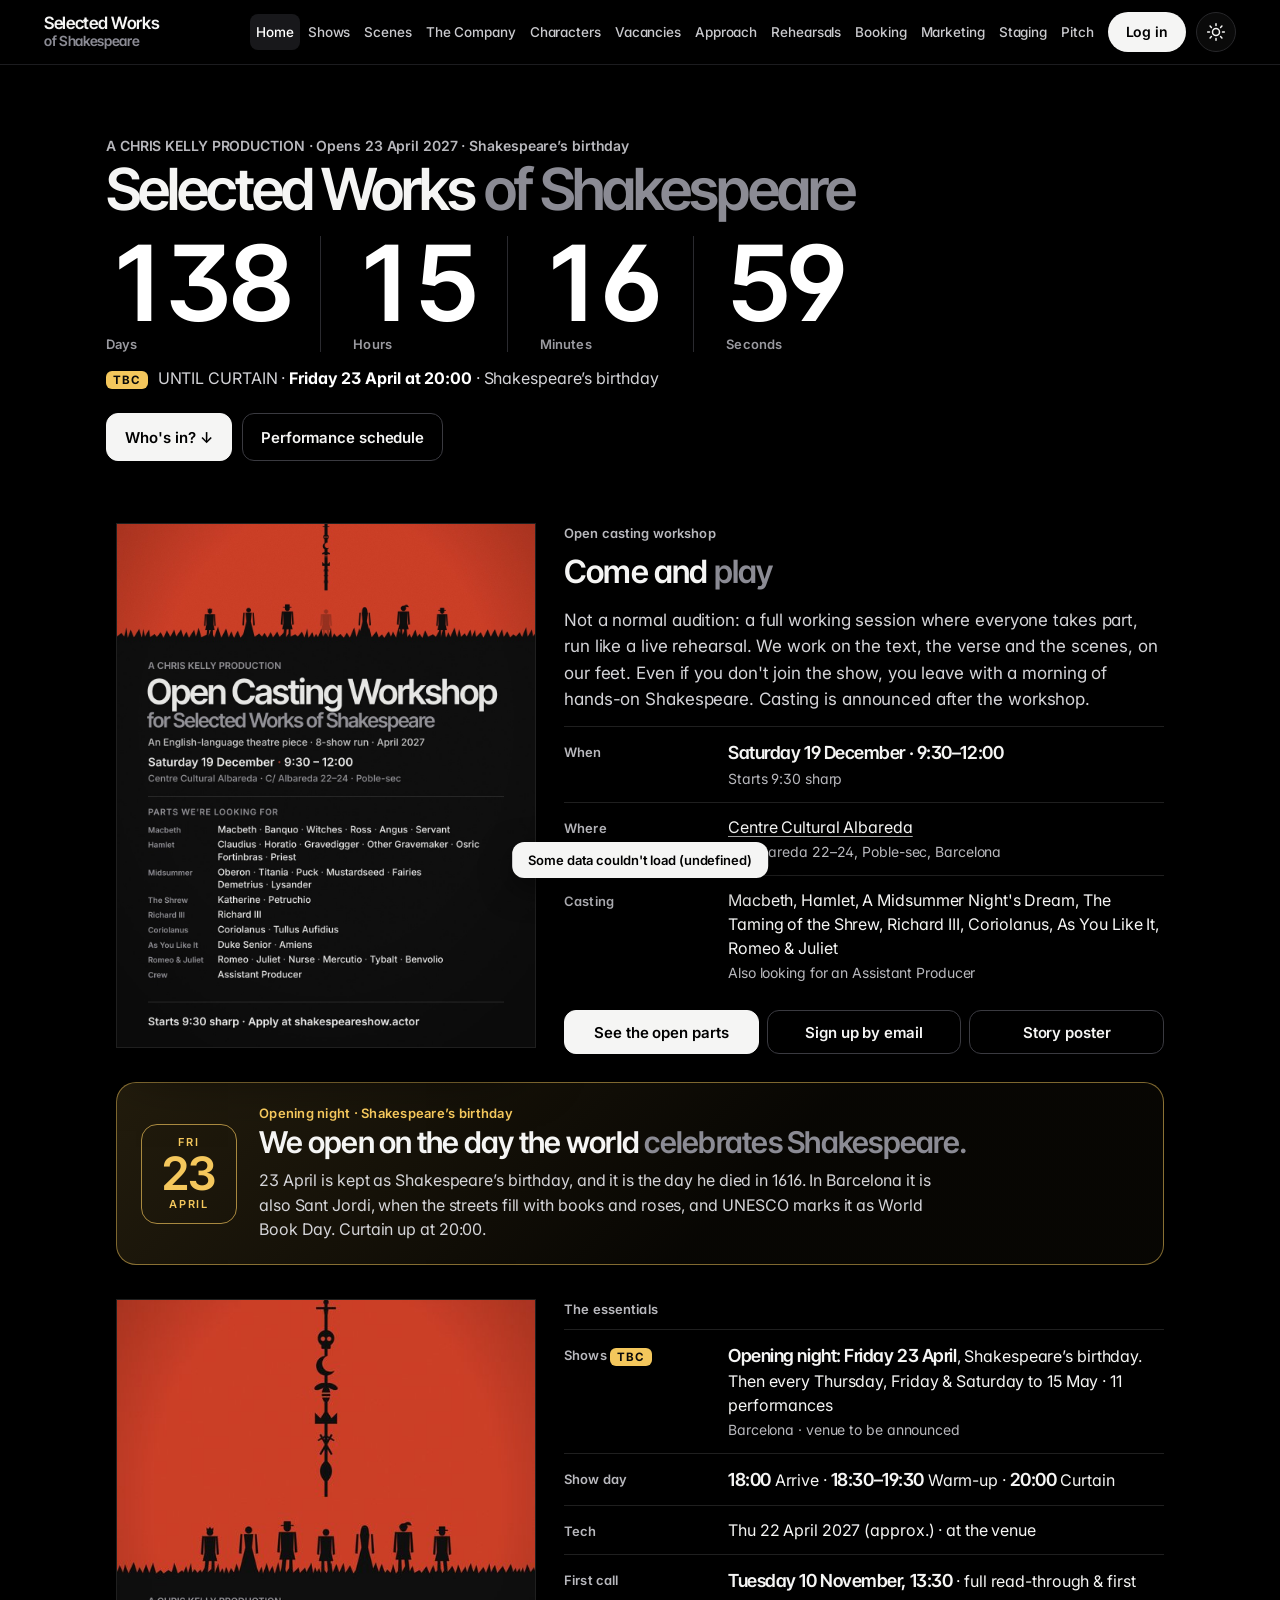
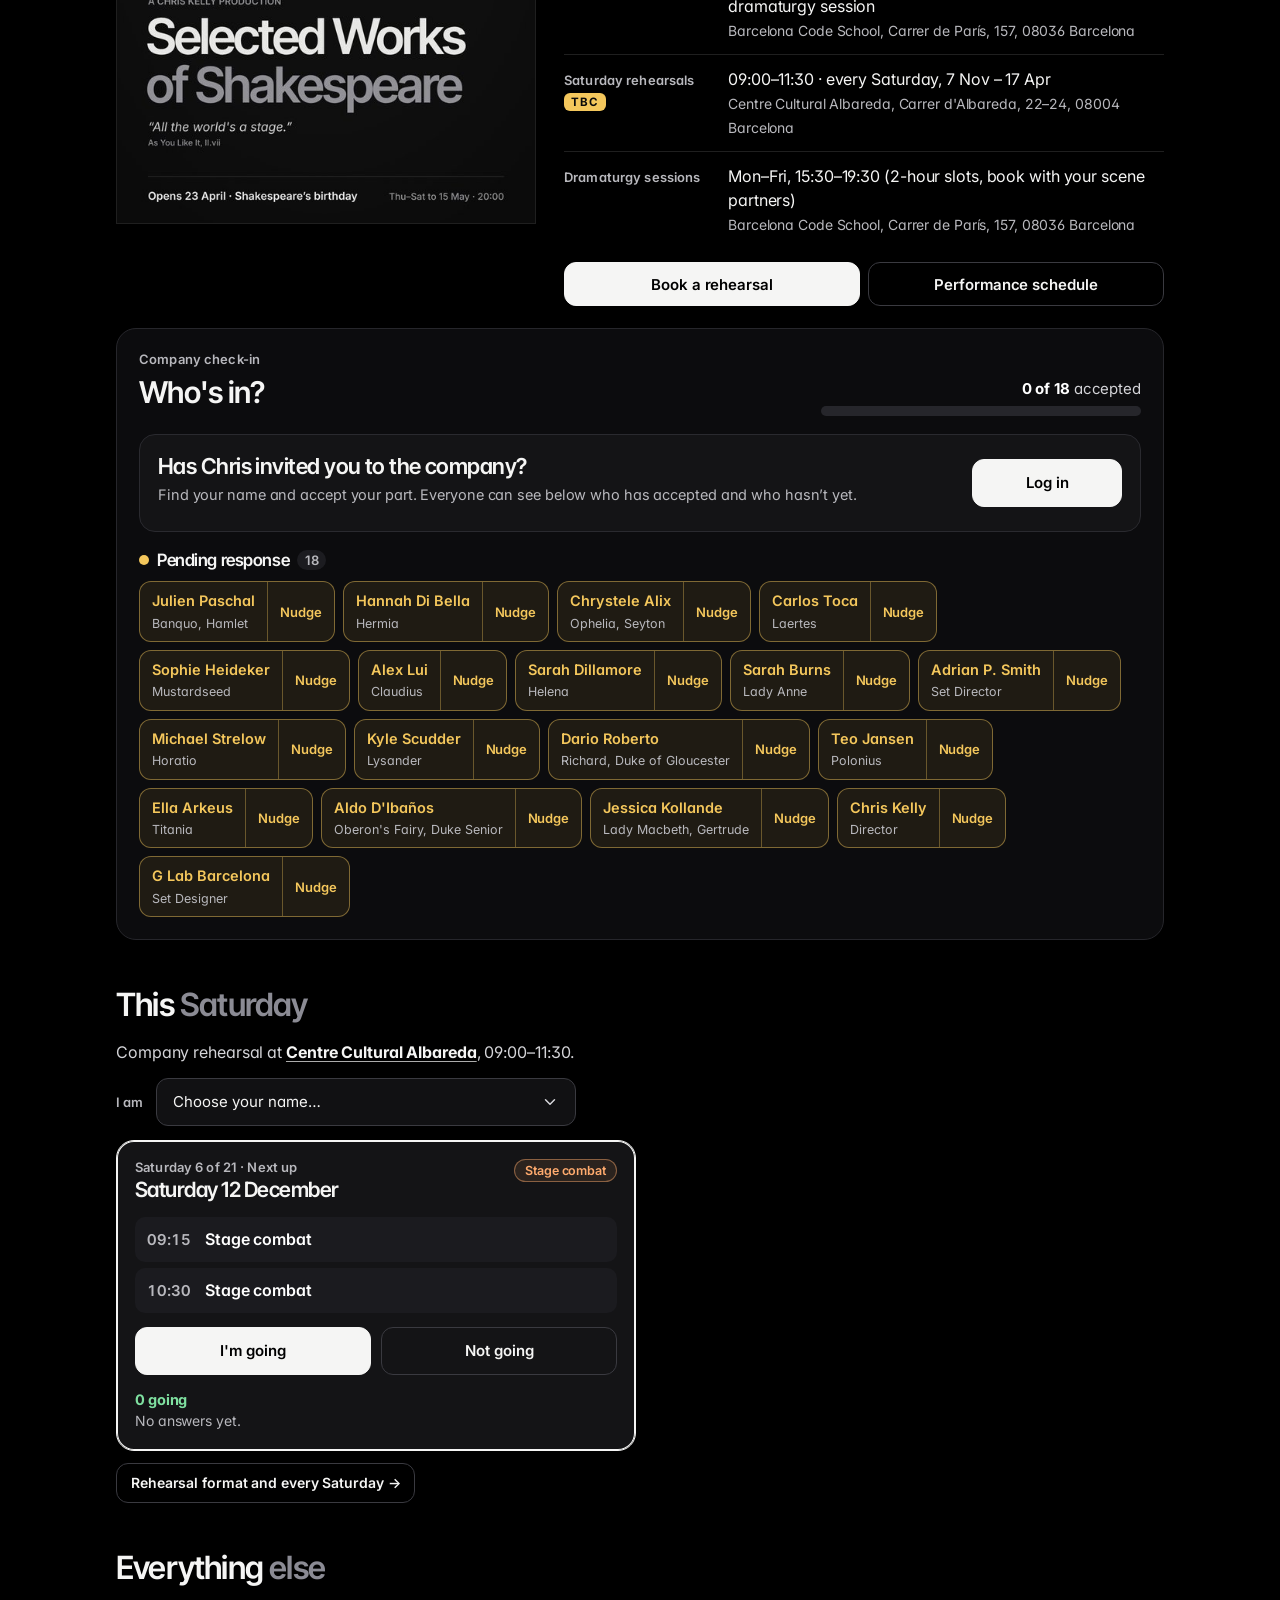
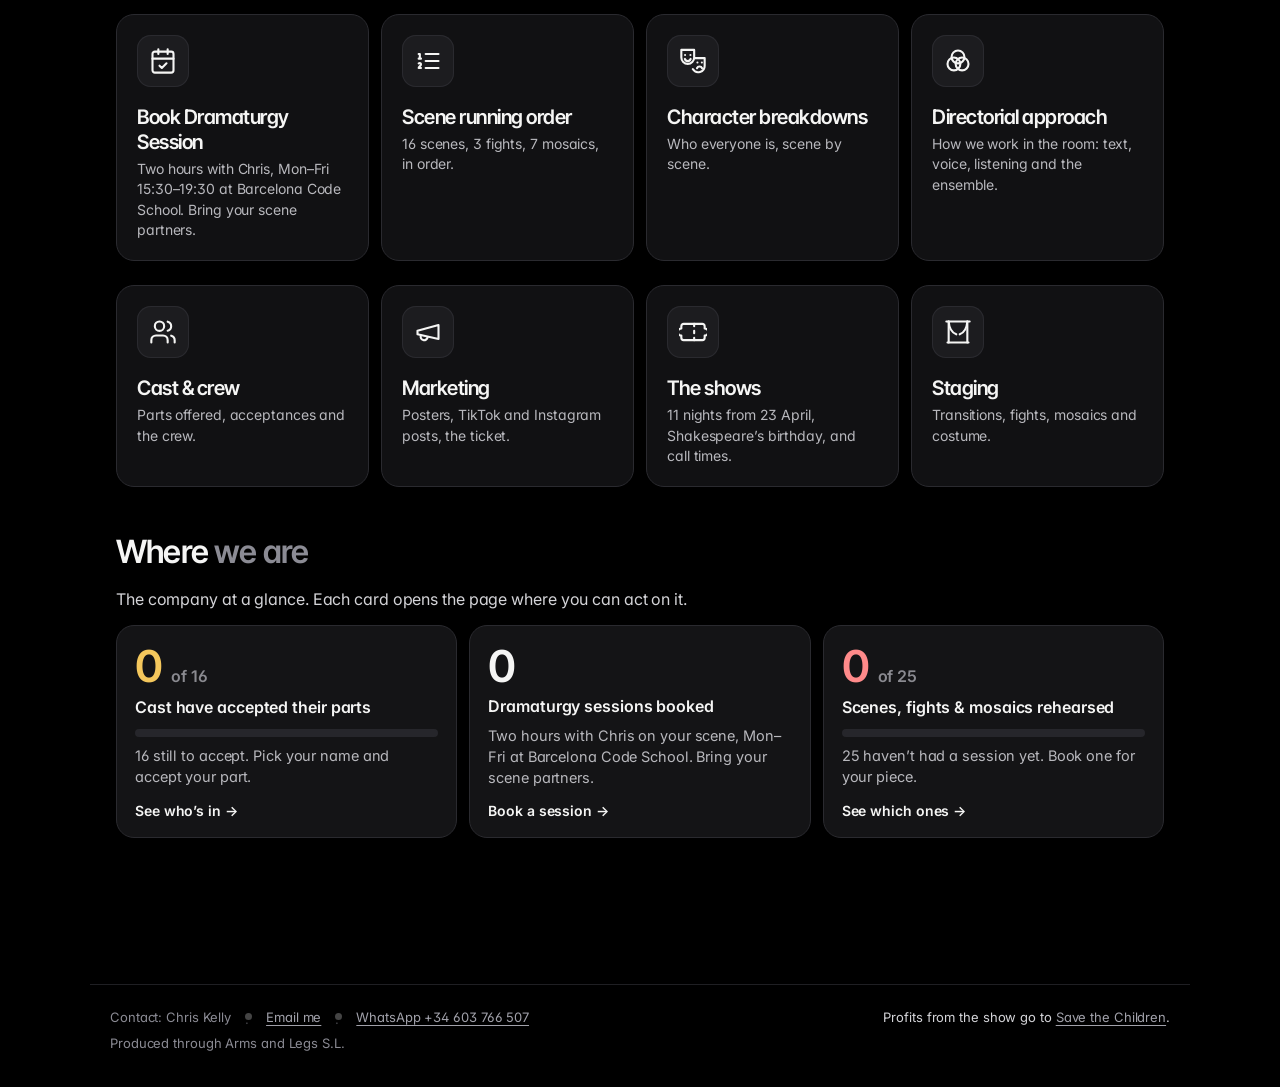
==== commit ea4ab94b: "The Gravedigger now vacant (Dario Roberto released from it) Co-Authored-By: Claude Opus 5.5 <noreply" ====
--- a/index.html
+++ b/index.html
@@ -2102,7 +2102,7 @@
  {id:"claudius",name:"Claudius",play:"Hamlet",actor:"Alex Lui",bio:"King of Denmark. He murdered his brother to take the crown and the queen. He is a smooth politician who manages a court that is slowly falling apart around him."},
  {id:"polonius",name:"Polonius",play:"Hamlet",actor:"Teo Jansen",bio:"The king's chief counsellor and father of Ophelia and Laertes. He is meddling and wordy, always spying. Hamlet stabs him through a curtain: 'How now! A rat?'"},
  {id:"horatio",name:"Horatio",play:"Hamlet",actor:"Michael Strelow",bio:"Hamlet's loyal friend from university, the one steady and honest person in Elsinore. He is with Hamlet in the graveyard."},
- {id:"gravedigger",name:"The Gravedigger",play:"Hamlet",actor:"Dario Roberto",bio:"A clown who digs Ophelia's grave and jokes about death. He trades wit with Hamlet and turns up Yorick's skull."},
+ {id:"gravedigger",name:"The Gravedigger",play:"Hamlet",actor:"Vacant",bio:"A clown who digs Ophelia's grave and jokes about death. He trades wit with Hamlet and turns up Yorick's skull."},
  {id:"other-gravemaker",name:"The Other Gravemaker",play:"Hamlet",actor:"Vacant",bio:"The gravedigger's fellow digger. He puts riddles to his partner and joins the jokes about death as they dig Ophelia's grave."},
  {id:"oberon",name:"Oberon",play:"A Midsummer Night's Dream",actor:"Vacant",bio:"King of the Fairies. Quarrelling with Titania, he uses a love potion to humiliate her. He also takes pity on Helena, which sets off the lovers' chaos."},
  {id:"titania",name:"Titania",play:"A Midsummer Night's Dream",actor:"Ella Arkeus",bio:"Queen of the Fairies, proud and defiant. She refuses to give up a changeling boy to Oberon, and their quarrel has thrown the seasons into disorder."},
@@ -2158,7 +2158,7 @@
  {id:"lysander",ch:"lysander",name:"Lysander",actor:"Kyle Scudder",words:912},
  {id:"petruchio",ch:"petruchio",name:"Petruchio",actor:"Vacant",words:558},
  {id:"richard",ch:"richard",name:"Richard, Duke of Gloucester",actor:"Dario Roberto",words:1188},
- {id:"gravedigger",ch:"gravedigger",name:"The Gravedigger",actor:"Dario Roberto",words:739},
+ {id:"gravedigger",ch:"gravedigger",name:"The Gravedigger",actor:"Vacant",words:739},
  {id:"other-gravemaker",ch:"other-gravemaker",name:"The Other Gravemaker",actor:"Vacant",words:98},
  {id:"puck",ch:"puck",name:"Puck",actor:"Vacant",words:656},
  {id:"oberon",ch:"oberon",name:"Oberon",actor:"Vacant",words:925},
@@ -2249,7 +2249,7 @@
  {id:"mos-water",type:"mosaic",n:"◐",play:"Mosaic",title:"Ophelia's water",actors:["Chrystele Alix","Jessica Kollande"],chars:["ophelia","gertrude"],mins:2,
   syn:"Ophelia's drowning, shown in movement while Gertrude speaks (or a voiceover gives) 'There is a willow grows aslant a brook…' from Act 4.7. It is the image the whole play remembers her by.",
   ideas:"Use blue light and slow movement. Fabric could suggest the water and her garments spreading. Flowers fall from her hands one by one, the same flowers she handed out in 4.5."},
- {id:"ham51",type:"scene",n:"14",play:"Hamlet 5.1",title:"The graveyard",actors:["Julien Paschal","Michael Strelow","Dario Roberto","Vacant"],chars:["hamlet","horatio","gravedigger","other-gravemaker"],mins:6,
+ {id:"ham51",type:"scene",n:"14",play:"Hamlet 5.1",title:"The graveyard",actors:["Julien Paschal","Michael Strelow","Vacant","Vacant"],chars:["hamlet","horatio","gravedigger","other-gravemaker"],mins:6,
   syn:"Two gravediggers sing and joke as they dig. Hamlet and Horatio talk with him, and Hamlet holds Yorick's skull, not knowing yet that the grave is Ophelia's.",arc:"Ophelia arc: burial."},
  {id:"mac55",type:"scene",n:"15",play:"Macbeth 5.5",title:"Tomorrow, and tomorrow",actors:["Vacant","Chrystele Alix"],chars:["macbeth","seyton"],mins:2,
   syn:"Under siege at Dunsinane, a cry of women goes up. Seyton returns: 'The queen, my lord, is dead.' Macbeth answers with the bleakest speech in Shakespeare, a tale 'signifying nothing.' Our cut ends there: the Birnam Wood report and the call to arms are gone, so the speech is his last word.",arc:"Macbeth arc: the end."},
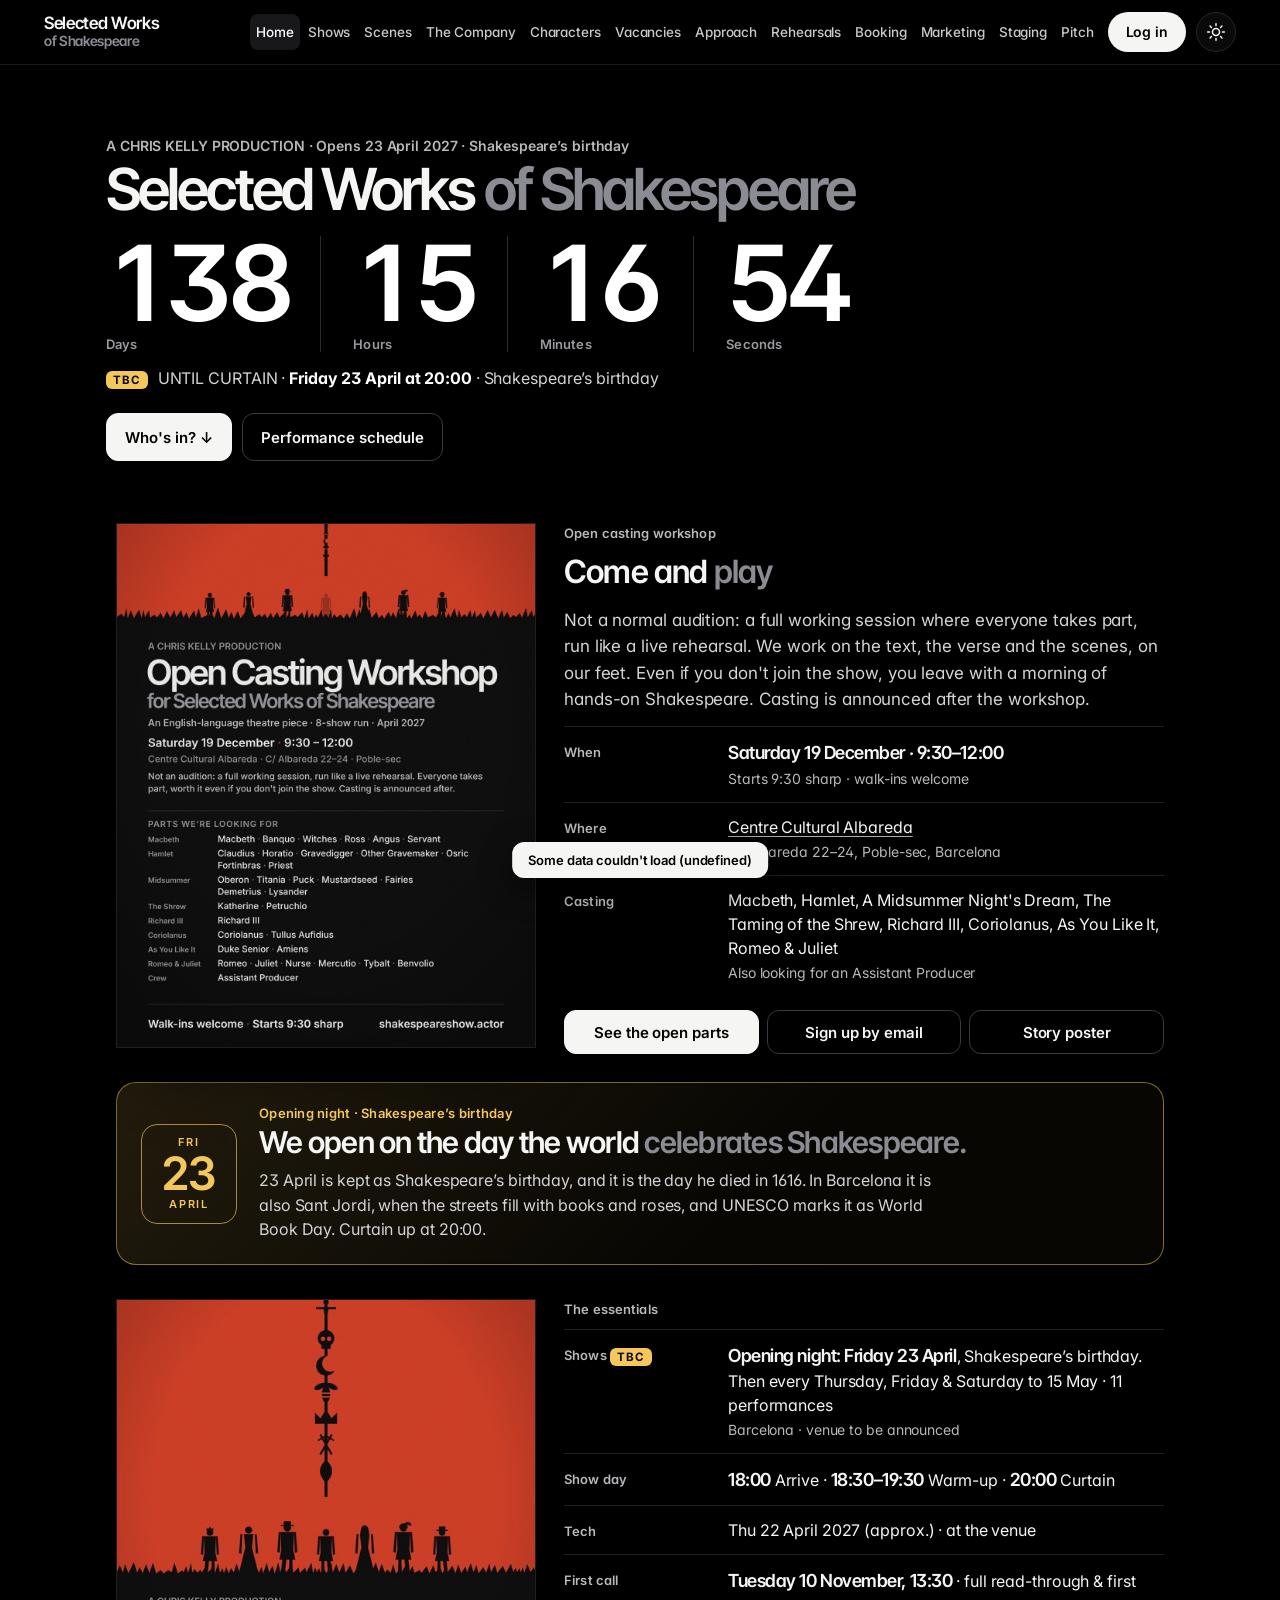
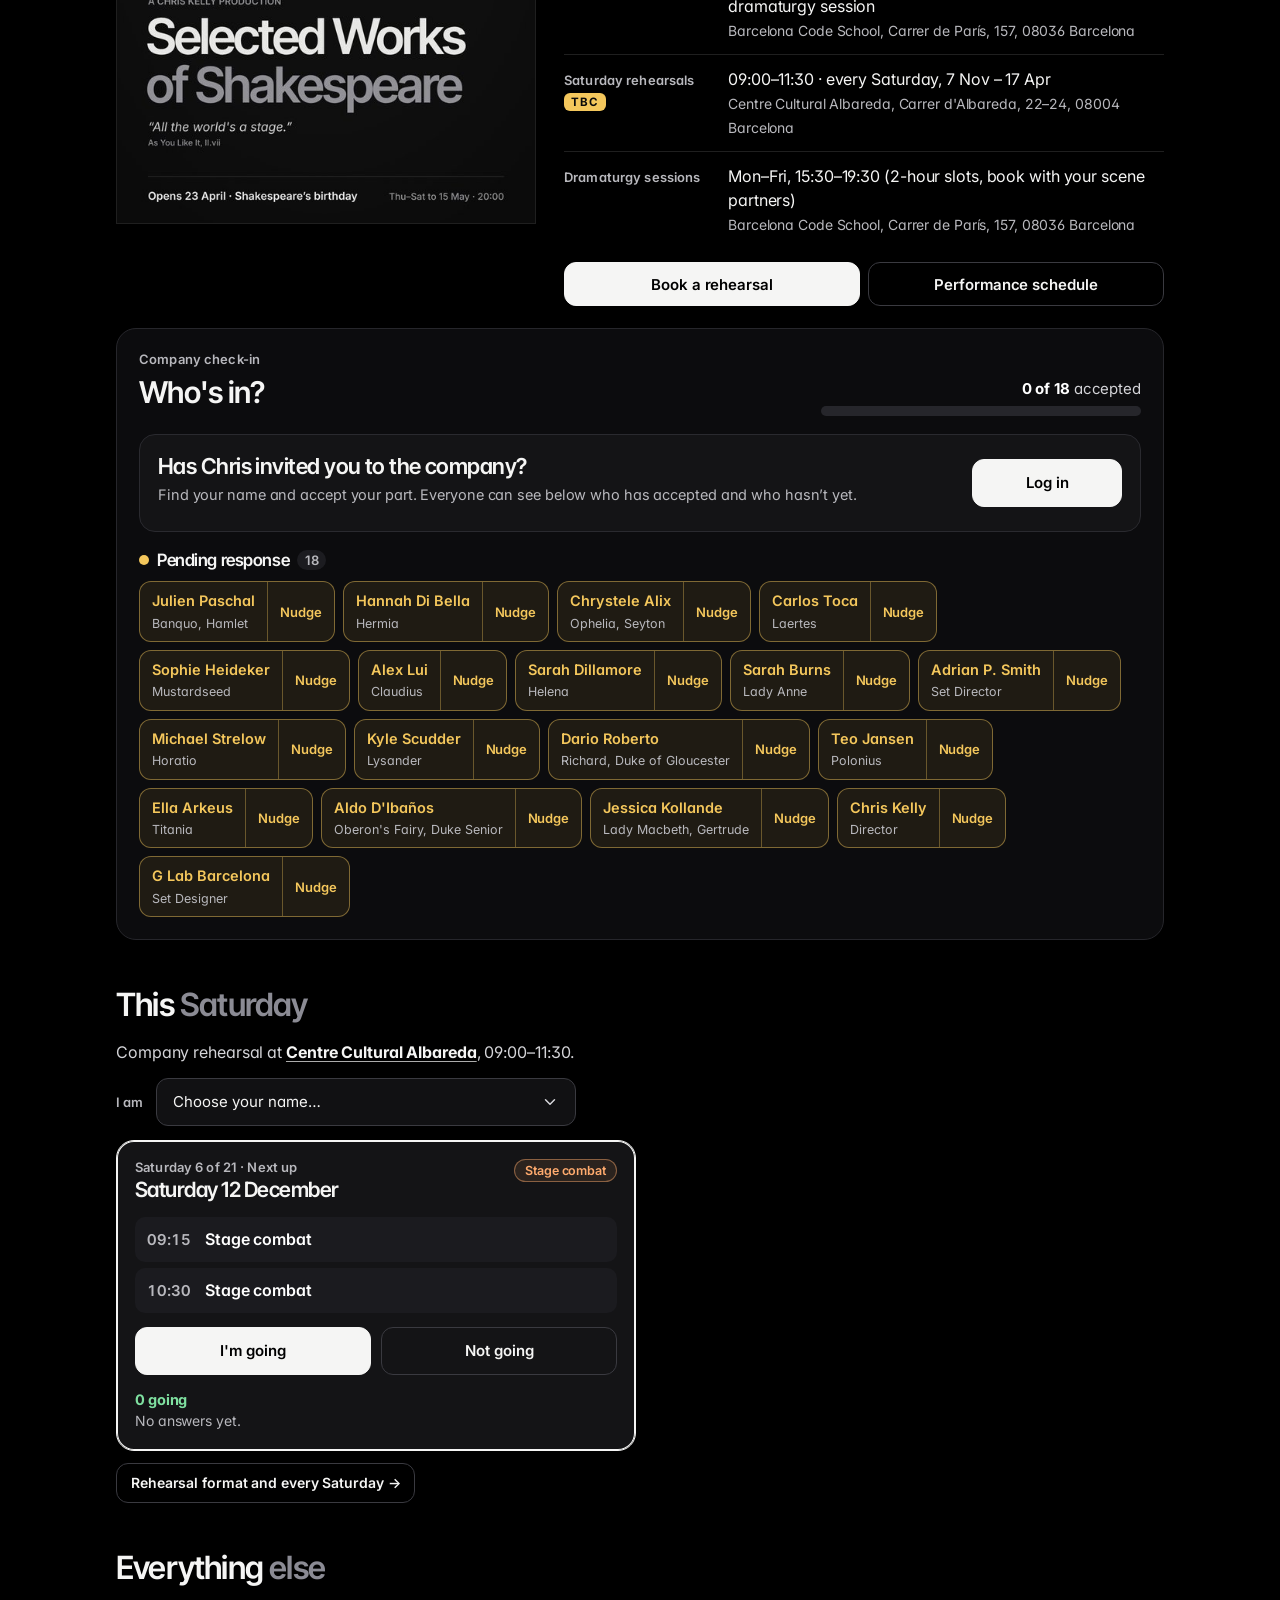
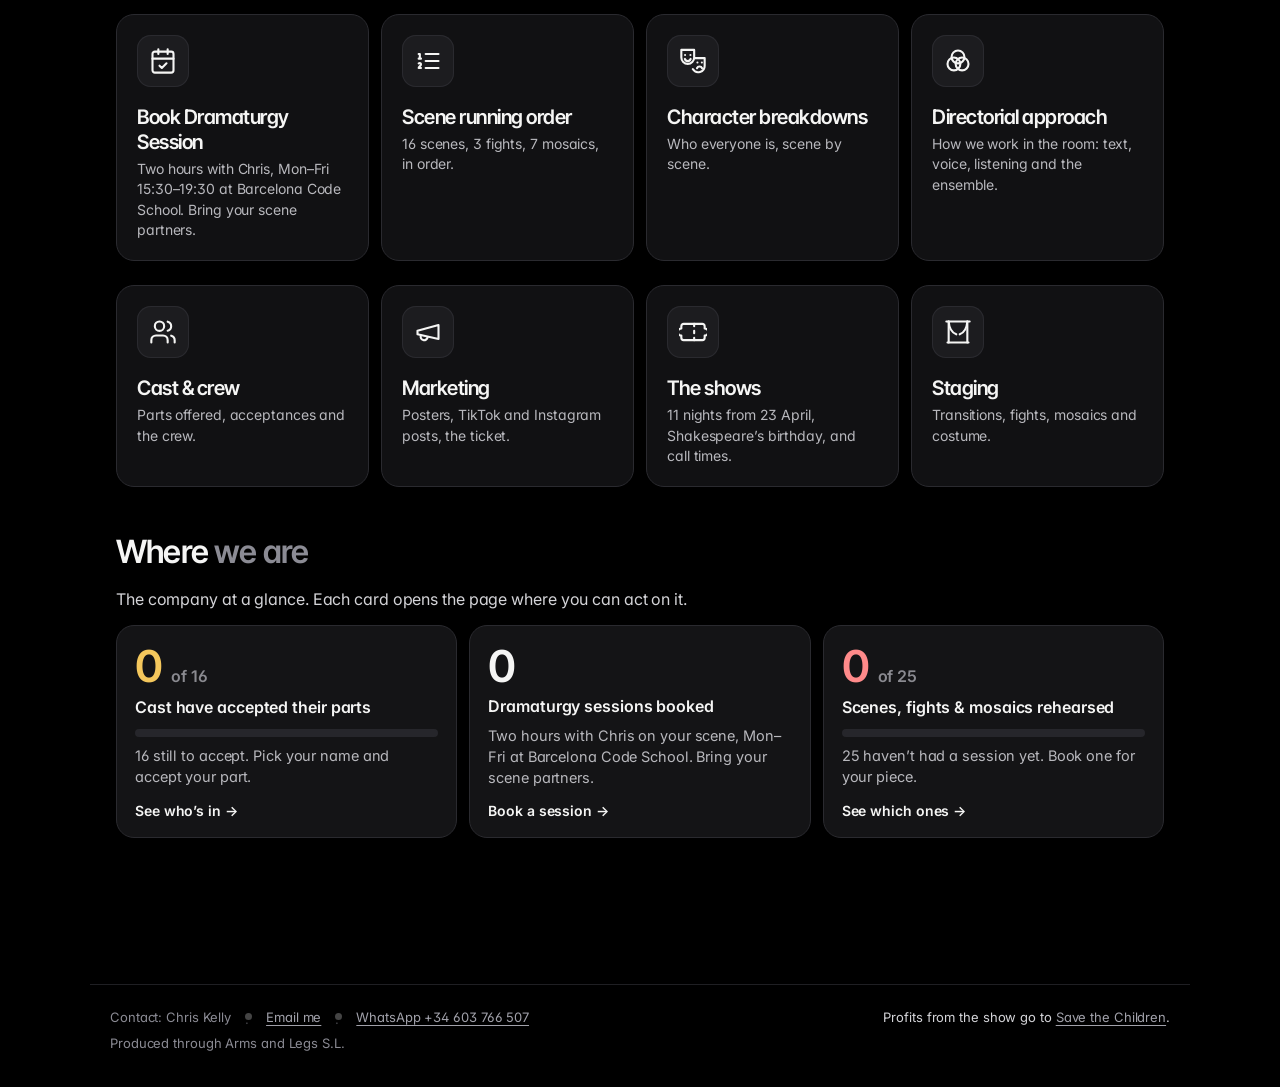
==== commit 68bc9914: "Casting posters: walk-ins welcome, what the workshop is, website in footer Co-Authored-By: Claude Op" ====
--- a/index.html
+++ b/index.html
@@ -2622,7 +2622,7 @@
       <h2 id="castwsh" style="margin:4px 0 10px">Come and <em>play</em></h2>
       <p class="clede" style="margin:0 0 14px">Not a normal audition: a full working session where everyone takes part, run like a live rehearsal. We work on the text, the verse and the scenes, on our feet. Even if you don't join the show, you leave with a morning of hands-on Shakespeare. Casting is announced after the workshop.</p>
       <dl class="facts">
-        <div><dt>When</dt><dd><b>Saturday 19 December · 9:30–12:00</b><br><span class="meta">Starts 9:30 sharp</span></dd></div>
+        <div><dt>When</dt><dd><b>Saturday 19 December · 9:30–12:00</b><br><span class="meta">Starts 9:30 sharp · walk-ins welcome</span></dd></div>
         <div><dt>Where</dt><dd><a href="${map}" target="_blank" rel="noopener">Centre Cultural Albareda</a><br><span class="meta">C/ Albareda 22–24, Poble-sec, Barcelona</span></dd></div>
         <div><dt>Casting</dt><dd>Macbeth, Hamlet, A Midsummer Night's Dream, The Taming of the Shrew, Richard III, Coriolanus, As You Like It, Romeo &amp; Juliet<br><span class="meta">Also looking for an Assistant Producer</span></dd></div>
       </dl>
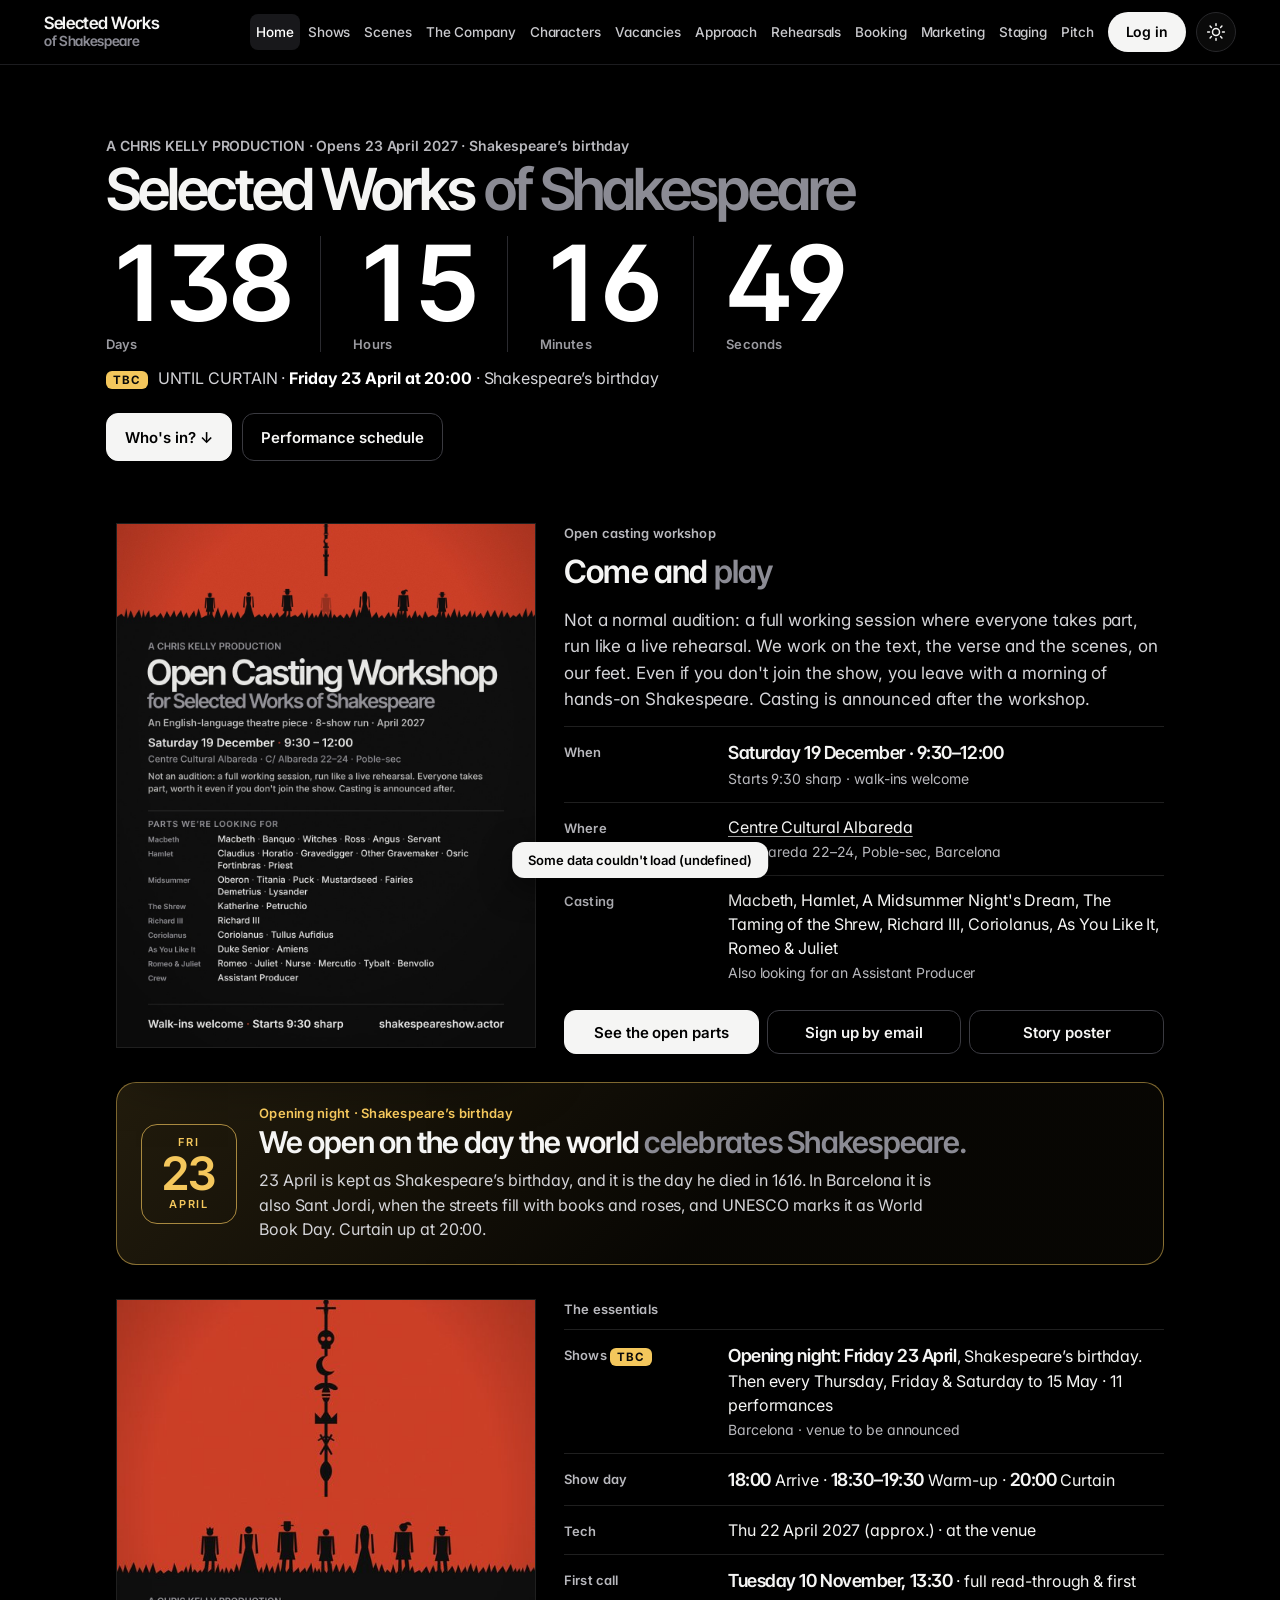
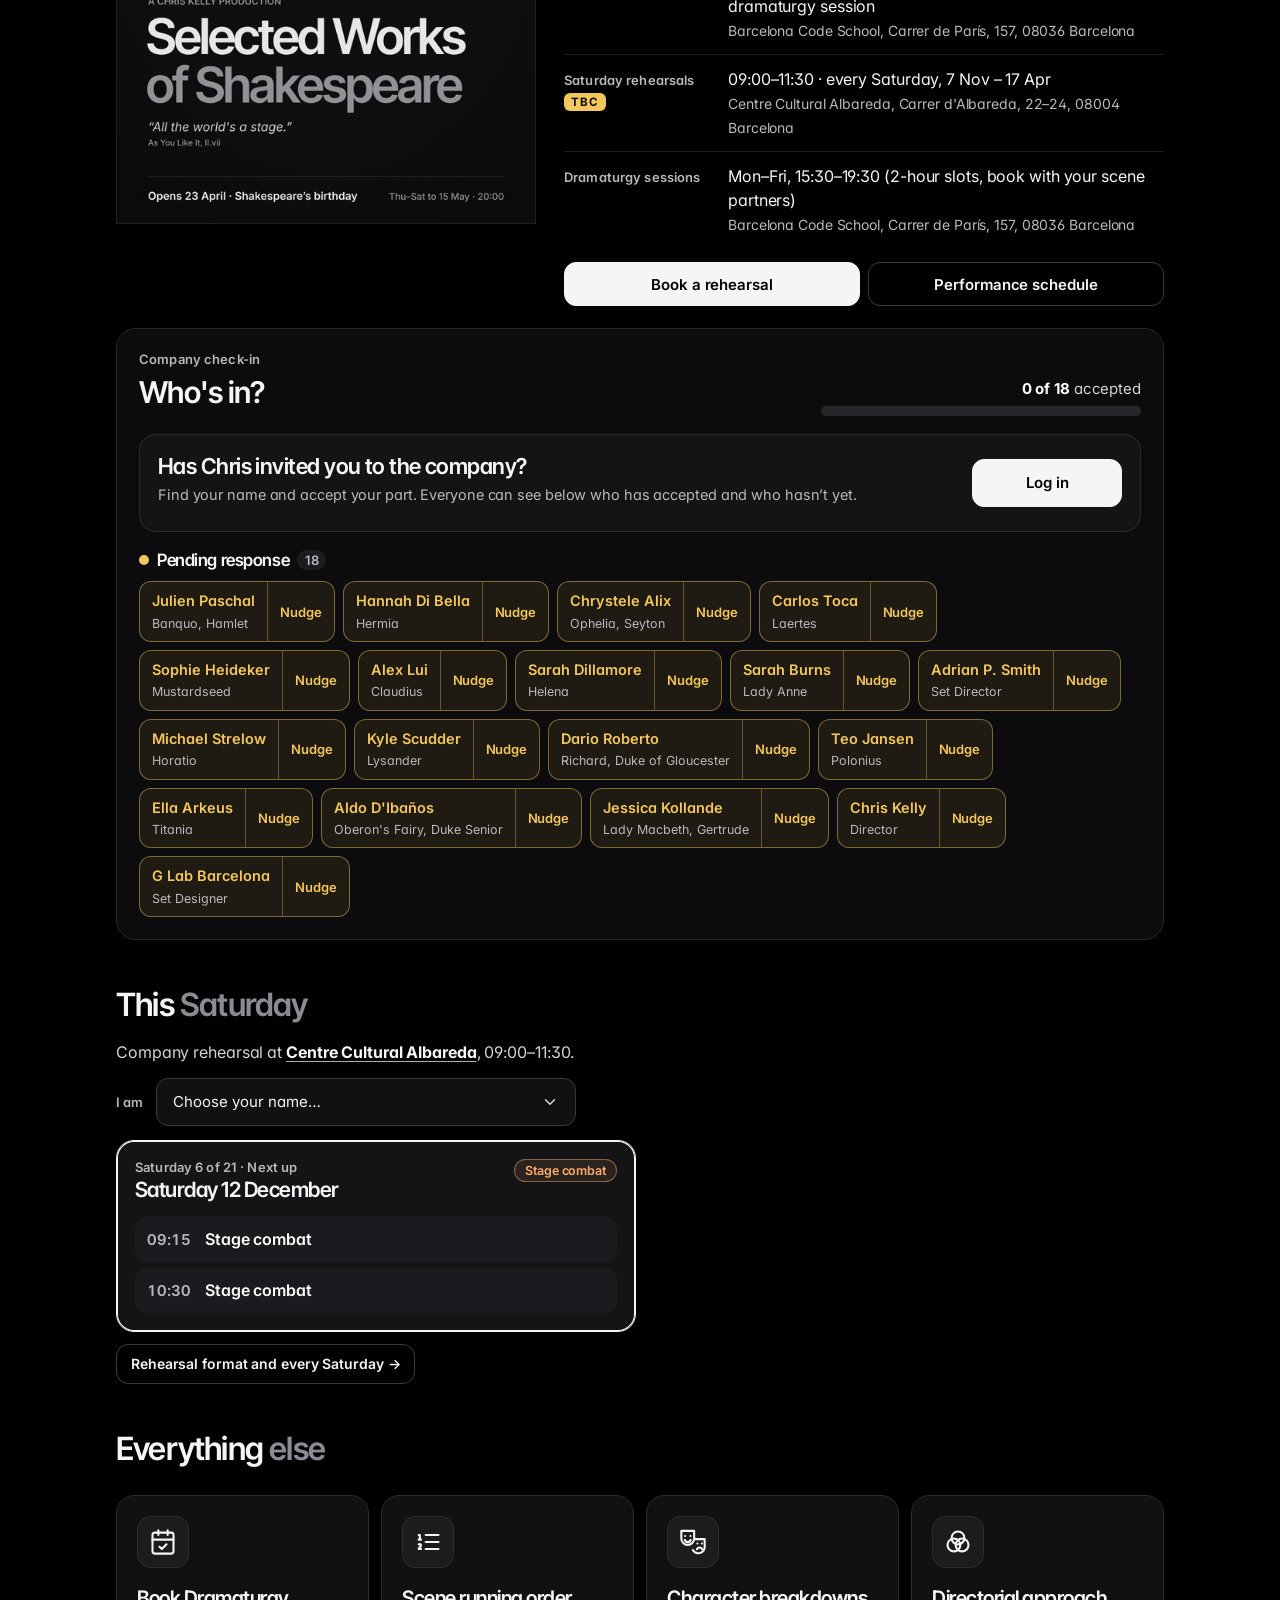
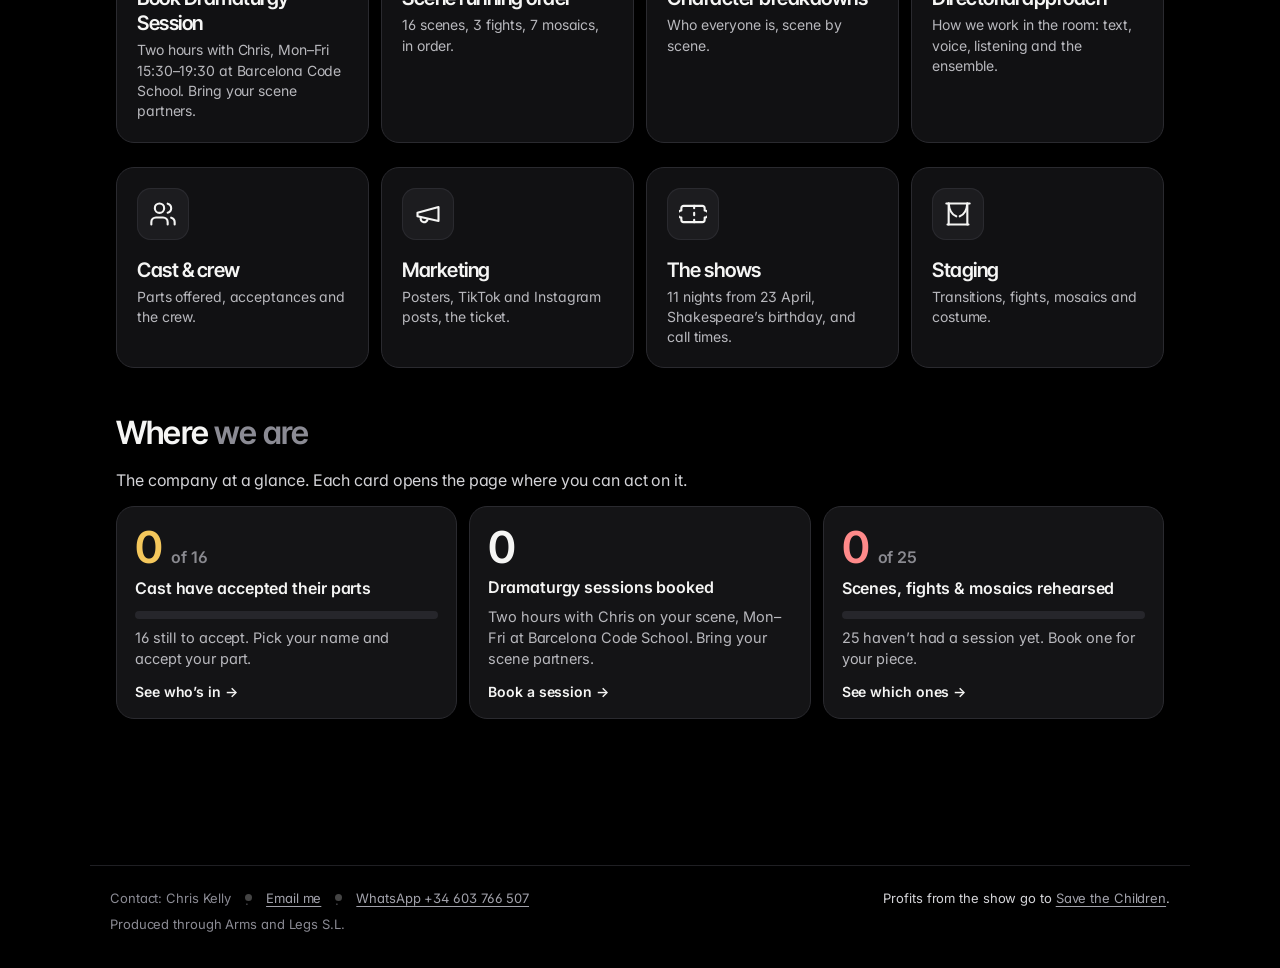
==== commit 556ab6fc: "Cut Hamlet's Gentleman, Lord and English Ambassador; remove rehearsal going/not going buttons - Gent" ====
--- a/index.html
+++ b/index.html
@@ -2112,12 +2112,9 @@
  {id:"ross",name:"Ross",play:"Macbeth",actor:"Vacant",bio:"A Scottish thane and the play's messenger of bad news. He brings Macbeth the title of Cawdor without knowing what it will unlock."},
  {id:"angus",name:"Angus",play:"Macbeth",actor:"Vacant",bio:"A Scottish thane who rides with Ross to greet Macbeth on the heath, and later watches the man he helped crown come apart."},
  {id:"macbeth-servant",name:"Macbeth's Servant",play:"Macbeth",actor:"Vacant",bio:"The servant who fetches Banquo for Lady Macbeth, and so sets the murder in motion without knowing it."},
- {id:"gentleman-hamlet",name:"Gentleman",play:"Hamlet",actor:"Vacant",bio:"A court attendant who warns the Queen that Ophelia must be seen, because her distracted talk is moving people to dangerous conclusions."},
  {id:"gentleman-richard",name:"Gentleman",play:"Richard III",actor:"Vacant",bio:"An attendant on Anne at Henry VI's funeral. He stands the procession down when Richard blocks its path, and is overruled."},
  {id:"osric",name:"Osric",play:"Hamlet",actor:"Vacant",bio:"An affected young courtier sent to propose the fencing match. Hamlet mocks his manner mercilessly, then accepts the wager that kills him."},
  {id:"fortinbras",name:"Fortinbras",play:"Hamlet",actor:"Vacant",bio:"Prince of Norway. He arrives at the end with an army and finds the Danish court dead on the floor, and takes the kingdom."},
- {id:"ambassador",name:"English Ambassador",play:"Hamlet",actor:"Vacant",bio:"Arrives from England with the news that Rosencrantz and Guildenstern are dead, to a room that has stopped caring."},
- {id:"ham-lord",name:"Lord",play:"Hamlet",actor:"Vacant",bio:"A courtier who carries the King's and Queen's messages to Hamlet before the duel."},
  {id:"helena",name:"Helena",play:"A Midsummer Night's Dream",actor:"Sarah Dillamore",bio:"In love with Demetrius, who scorns her. She is desperate and chases him into the woods. When both men suddenly adore her, she is sure they are mocking her."},
  {id:"hermia",name:"Hermia",play:"A Midsummer Night's Dream",actor:"Hannah Di Bella",bio:"In love with Lysander, and she elopes with him into the woods. She is small and fierce, and when the spell turns everyone against her she is ready to fight."},
  {id:"demetrius",name:"Demetrius",play:"A Midsummer Night's Dream",actor:"Vacant",bio:"Hermia's suitor, approved by her father. He is cold and cruel to Helena until the potion turns him towards her."},
@@ -2170,12 +2167,9 @@
  {id:"ross",ch:"ross",name:"Ross",actor:"Vacant",words:29},
  {id:"angus",ch:"angus",name:"Angus",actor:"Vacant",words:69},
  {id:"macbeth-servant",ch:"macbeth-servant",name:"Macbeth's Servant",actor:"Vacant",words:9},
- {id:"gentleman-hamlet",ch:"gentleman-hamlet",name:"Gentleman (Hamlet)",actor:"Vacant",words:99},
  {id:"gentleman-richard",ch:"gentleman-richard",name:"Gentleman (Richard III)",actor:"Vacant",words:13},
  {id:"osric",ch:"osric",name:"Osric",actor:"Vacant",words:359},
  {id:"fortinbras",ch:"fortinbras",name:"Fortinbras",actor:"Vacant",words:134},
- {id:"ambassador",ch:"ambassador",name:"English Ambassador",actor:"Vacant",words:40},
- {id:"ham-lord",ch:"ham-lord",name:"Lord",actor:"Vacant",words:67},
 ];
 const TOTAL_WORDS=PARTS.reduce((a,p)=>a+p.words,0);
 const MAX_WORDS=Math.max(...PARTS.map(p=>p.words));
@@ -2363,7 +2357,7 @@
 const THEME_OF={macbeth:"power",hamlet:"madness",midsummer:"love",shrew:"love",richard:"power",coriolanus:"hate",ayli:"love"};
 const POSTERS=[["company","Selected Works of Shakespeare"],["macbeth","Macbeth"],["hamlet","Hamlet"],["midsummer","A Midsummer Night's Dream"],["shrew","The Taming of the Shrew"],["richard","Richard III"],["coriolanus","Coriolanus"],["ayli","As You Like It"]];
 function themeTags(){return THEMES.map(([k,l,c])=>`<span class="ctag" style="--c:${c}">${l}</span>`).join(" ")}
-const SCRIPTS={"mac13": {"play": "Macbeth", "act": 1, "scene": 3, "title": "SCENE III.  A heath near Forres.", "source": "Folger Shakespeare", "url": "https://www.folger.edu/explore/shakespeares-works/macbeth/read/1/3/", "first": "1.3.1", "last": "1.3.175", "items": [{"d": "Thunder. Enter the three Witches."}, {"s": "FIRST WITCH", "l": ["Where hast thou been, sister?"], "n": "1.3.1"}, {"s": "SECOND WITCH", "l": ["Killing swine."], "n": "1.3.2"}, {"s": "THIRD WITCH", "l": ["Sister, where thou?"], "n": "1.3.3"}, {"s": "FIRST WITCH", "l": ["A sailor’s wife had chestnuts in her lap", "And munched and munched and munched. “ Give me,” quoth I.", "“ Aroint thee, witch,” the rump-fed runnion cries.", "Her husband’s to Aleppo gone, master o’ th’ Tiger;", "But in a sieve I’ll thither sail,", "And, like a rat without a tail,", "I’ll do, I’ll do, and I’ll do."], "n": "1.3.4"}, {"s": "SECOND WITCH", "l": ["I’ll give thee a wind."], "n": "1.3.12"}, {"s": "FIRST WITCH", "l": ["Th’ art kind."], "n": "1.3.13"}, {"s": "THIRD WITCH", "l": ["And I another."], "n": "1.3.14"}, {"s": "FIRST WITCH", "l": ["I myself have all the other,", "And the very ports they blow;", "All the quarters that they know", "I’ th’ shipman’s card.", "I’ll drain him dry as hay.", "Sleep shall neither night nor day", "Hang upon his penthouse lid.", "He shall live a man forbid.", "Weary sev’nnights, nine times nine,", "Shall he dwindle, peak, and pine.", "Though his bark cannot be lost,", "Yet it shall be tempest-tossed.", "Look what I have."], "n": "1.3.15"}, {"s": "SECOND WITCH", "l": ["Show me, show me."], "n": "1.3.28"}, {"s": "FIRST WITCH", "l": ["Here I have a pilot’s thumb,", "Wracked as homeward he did come."], "n": "1.3.29"}, {"d": "Drum within."}, {"s": "THIRD WITCH", "l": ["A drum, a drum!", "Macbeth doth come."], "n": "1.3.31"}, {"s": "ALL", "l": ["[, dancing in a circle]", "The Weïrd Sisters, hand in hand,", "Posters of the sea and land,", "Thus do go about, about,", "Thrice to thine and thrice to mine", "And thrice again, to make up nine.", "Peace, the charm’s wound up."], "n": "1.3.33"}, {"d": "Enter Macbeth and Banquo."}, {"s": "MACBETH", "l": ["So foul and fair a day I have not seen."], "n": "1.3.39"}, {"s": "BANQUO", "l": ["How far is ’t called to Forres?— What are these,", "So withered, and so wild in their attire,", "That look not like th’ inhabitants o’ th’ Earth", "And yet are on ’t?— Live you? Or are you aught", "That man may question? You seem to understand me", "By each at once her choppy finger laying", "Upon her skinny lips. You should be women,", "And yet your beards forbid me to interpret", "That you are so."], "n": "1.3.40"}, {"s": "MACBETH", "l": ["Speak if you can. What are you?"], "n": "1.3.50"}, {"s": "FIRST WITCH", "l": ["All hail, Macbeth! Hail to thee, Thane of Glamis!"], "n": "1.3.51"}, {"s": "SECOND WITCH", "l": ["All hail, Macbeth! Hail to thee, Thane of Cawdor!"], "n": "1.3.52"}, {"s": "THIRD WITCH", "l": ["All hail, Macbeth, that shalt be king hereafter!"], "n": "1.3.53"}, {"s": "BANQUO", "l": ["Good sir, why do you start and seem to fear", "Things that do sound so fair?— I’ th’ name of truth,", "Are you fantastical, or that indeed", "Which outwardly you show? My noble partner", "You greet with present grace and great prediction", "Of noble having and of royal hope,", "That he seems rapt withal. To me you speak not.", "If you can look into the seeds of time", "And say which grain will grow and which will not,", "Speak, then, to me, who neither beg nor fear", "Your favors nor your hate."], "n": "1.3.54"}, {"s": "FIRST WITCH", "l": ["Hail!"], "n": "1.3.65"}, {"s": "SECOND WITCH", "l": ["Hail!"], "n": "1.3.66"}, {"s": "THIRD WITCH", "l": ["Hail!"], "n": "1.3.67"}, {"s": "FIRST WITCH", "l": ["Lesser than Macbeth and greater."], "n": "1.3.68"}, {"s": "SECOND WITCH", "l": ["Not so happy, yet much happier."], "n": "1.3.69"}, {"s": "THIRD WITCH", "l": ["Thou shalt get kings, though thou be none.", "So all hail, Macbeth and Banquo!"], "n": "1.3.70"}, {"s": "FIRST WITCH", "l": ["Banquo and Macbeth, all hail!"], "n": "1.3.72"}, {"s": "MACBETH", "l": ["Stay, you imperfect speakers. Tell me more.", "By Sinel’s death I know I am Thane of Glamis.", "But how of Cawdor? The Thane of Cawdor lives", "A prosperous gentleman, and to be king", "Stands not within the prospect of belief,", "No more than to be Cawdor. Say from whence", "You owe this strange intelligence or why", "Upon this blasted heath you stop our way", "With such prophetic greeting. Speak, I charge you."], "n": "1.3.73"}, {"d": "Witches vanish."}, {"s": "BANQUO", "l": ["The earth hath bubbles, as the water has,", "And these are of them. Whither are they vanished?"], "n": "1.3.82"}, {"s": "MACBETH", "l": ["Into the air, and what seemed corporal melted,", "As breath into the wind. Would they had stayed!"], "n": "1.3.84"}, {"s": "BANQUO", "l": ["Were such things here as we do speak about?", "Or have we eaten on the insane root", "That takes the reason prisoner?"], "n": "1.3.86"}, {"s": "MACBETH", "l": ["Your children shall be kings."], "n": "1.3.89"}, {"s": "BANQUO", "l": ["You shall be king."], "n": "1.3.90"}, {"s": "MACBETH", "l": ["And Thane of Cawdor too. Went it not so?"], "n": "1.3.91"}, {"s": "BANQUO", "l": ["To th’ selfsame tune and words.— Who’s here?"], "n": "1.3.92"}, {"d": "Enter Ross and Angus."}, {"s": "ROSS", "l": ["The King hath happily received, Macbeth,", "The news of thy success,"], "n": "1.3.93"}, {"s": "ROSS", "l": ["and, when he reads", "Thy personal venture in the rebels’ fight,", "His wonders and his praises do contend", "Which should be thine or his. Silenced with that,", "In viewing o’er the rest o’ th’ selfsame day", "He finds thee in the stout Norweyan ranks,", "Nothing afeard of what thyself didst make,", "Strange images of death. As thick as tale", "Came post with post, and every one did bear", "Thy praises in his kingdom’s great defense,", "And poured them down before him."], "n": null, "cut": true}, {"s": "ANGUS", "l": ["We are sent", "To give thee from our royal master thanks,"], "n": "1.3.105"}, {"s": "ANGUS", "l": ["Only to herald thee into his sight,", "Not pay thee."], "n": null, "cut": true}, {"s": "ROSS", "l": ["And for an earnest of a greater honor,", "He bade me, from him, call thee Thane of Cawdor,"], "n": "1.3.109"}, {"s": "ROSS", "l": ["In which addition, hail, most worthy thane,", "For it is thine."], "n": null, "cut": true}, {"s": "BANQUO", "l": ["What, can the devil speak true?"], "n": "1.3.113"}, {"s": "MACBETH", "l": ["The Thane of Cawdor lives. Why do you dress me", "In borrowed robes?"], "n": "1.3.114"}, {"s": "ANGUS", "l": ["Who was the Thane lives yet,", "But under heavy judgment bears that life", "Which he deserves to lose. Whether he was combined", "With those of Norway, or did line the rebel", "With hidden help and vantage, or that with both", "He labored in his country’s wrack, I know not;", "But treasons capital, confessed and proved,", "Have overthrown him."], "n": "1.3.116"}, {"s": "MACBETH", "l": ["[, aside]", "Glamis and Thane of Cawdor!", "The greatest is behind. To Ross and Angus. Thanks for your pains.", "Aside to Banquo. Do you not hope your children shall be kings,", "When those that gave the Thane of Cawdor to me", "Promised no less to them?"], "n": "1.3.125"}, {"s": "BANQUO", "l": ["That, trusted home,", "Might yet enkindle you unto the crown,", "Besides the Thane of Cawdor. But ’tis strange.", "And oftentimes, to win us to our harm,", "The instruments of darkness tell us truths,", "Win us with honest trifles, to betray ’s", "In deepest consequence.—", "Cousins, a word, I pray you.", "[They step aside.]"], "n": "1.3.132"}, {"s": "MACBETH", "l": ["[, aside]", "Two truths are told", "As happy prologues to the swelling act", "Of the imperial theme.— I thank you, gentlemen.", "Aside. This supernatural soliciting", "Cannot be ill, cannot be good. If ill,", "Why hath it given me earnest of success", "Commencing in a truth? I am Thane of Cawdor.", "If good, why do I yield to that suggestion", "Whose horrid image doth unfix my hair", "And make my seated heart knock at my ribs", "Against the use of nature? Present fears", "Are less than horrible imaginings.", "My thought, whose murder yet is but fantastical,", "Shakes so my single state of man", "That function is smothered in surmise,", "And nothing is but what is not."], "n": "1.3.140"}, {"s": "BANQUO", "l": ["Look how our partner’s rapt."], "n": "1.3.156"}, {"s": "MACBETH", "l": ["[, aside]", "If chance will have me king, why, chance may crown me", "Without my stir."], "n": "1.3.157"}, {"s": "BANQUO", "l": ["New honors come upon him,", "Like our strange garments, cleave not to their mold", "But with the aid of use."], "n": "1.3.160"}, {"s": "MACBETH", "l": ["[, aside]", "Come what come may,", "Time and the hour runs through the roughest day."], "n": "1.3.163"}, {"s": "BANQUO", "l": ["Worthy Macbeth, we stay upon your leisure."], "n": "1.3.165"}, {"s": "MACBETH", "l": ["Give me your favor. My dull brain was wrought", "With things forgotten. Kind gentlemen, your pains", "Are registered where every day I turn", "The leaf to read them. Let us toward the King.", "Aside to Banquo. Think upon what hath chanced, and at more time,", "The interim having weighed it, let us speak", "Our free hearts each to other."], "n": "1.3.166"}, {"s": "BANQUO", "l": ["Very gladly."], "n": "1.3.174"}, {"s": "MACBETH", "l": ["Till then, enough.— Come, friends."], "n": "1.3.175"}, {"d": "They exit."}]}, "mac32": {"play": "Macbeth", "act": 3, "scene": 2, "title": "SCENE II.  The palace.", "source": "Folger Shakespeare", "url": "https://www.folger.edu/explore/shakespeares-works/macbeth/read/3/2/", "first": "3.2.1", "last": "3.2.63", "items": [{"d": "Enter Macbeth’s Lady and a Servant."}, {"s": "LADY MACBETH", "l": ["Is Banquo gone from court?"], "n": "3.2.1"}, {"s": "SERVANT", "l": ["Ay, madam, but returns again tonight."], "n": "3.2.2"}, {"s": "LADY MACBETH", "l": ["Say to the King I would attend his leisure", "For a few words."], "n": "3.2.3"}, {"s": "SERVANT", "l": ["Madam, I will.", "[He exits.]"], "n": "3.2.5"}, {"s": "LADY MACBETH", "l": ["Naught’s had, all’s spent,", "Where our desire is got without content.", "’Tis safer to be that which we destroy", "Than by destruction dwell in doubtful joy."], "n": "3.2.6", "cut": true}, {"s": "LADY MACBETH", "l": ["[Enter Macbeth.]", "How now, my lord, why do you keep alone,", "Of sorriest fancies your companions making,", "Using those thoughts which should indeed have died", "With them they think on? Things without all remedy", "Should be without regard. What’s done is done."], "n": null}, {"s": "MACBETH", "l": ["We have scorched the snake, not killed it.", "She’ll close and be herself whilst our poor malice", "Remains in danger of her former tooth.", "But let the frame of things disjoint, both the worlds suffer,", "Ere we will eat our meal in fear, and sleep", "In the affliction of these terrible dreams", "That shake us nightly. Better be with the dead,", "Whom we, to gain our peace, have sent to peace,", "Than on the torture of the mind to lie", "In restless ecstasy. Duncan is in his grave.", "After life’s fitful fever he sleeps well.", "Treason has done his worst; nor steel nor poison,", "Malice domestic, foreign levy, nothing", "Can touch him further."], "n": "3.2.15"}, {"s": "LADY MACBETH", "l": ["Come on, gentle my lord,", "Sleek o’er your rugged looks. Be bright and jovial", "Among your guests tonight."], "n": "3.2.30"}, {"s": "MACBETH", "l": ["So shall I, love,", "And so I pray be you. Let your remembrance", "Apply to Banquo; present him eminence", "Both with eye and tongue: unsafe the while that we", "Must lave our honors in these flattering streams", "And make our faces vizards to our hearts,", "Disguising what they are."], "n": "3.2.33"}, {"s": "LADY MACBETH", "l": ["You must leave this."], "n": "3.2.40"}, {"s": "MACBETH", "l": ["O, full of scorpions is my mind, dear wife!", "Thou know’st that Banquo and his Fleance lives."], "n": "3.2.41"}, {"s": "LADY MACBETH", "l": ["But in them nature’s copy’s not eterne."], "n": "3.2.43"}, {"s": "MACBETH", "l": ["There’s comfort yet; they are assailable.", "Then be thou jocund. Ere the bat hath flown", "His cloistered flight, ere to black Hecate’s summons", "The shard-born beetle with his drowsy hums", "Hath rung night’s yawning peal, there shall be done", "A deed of dreadful note."], "n": "3.2.44"}, {"s": "LADY MACBETH", "l": ["What’s to be done?"], "n": "3.2.50"}, {"s": "MACBETH", "l": ["Be innocent of the knowledge, dearest chuck,", "Till thou applaud the deed.— Come, seeling night,", "Scarf up the tender eye of pitiful day", "And with thy bloody and invisible hand", "Cancel and tear to pieces that great bond", "Which keeps me pale. Light thickens, and the crow", "Makes wing to th’ rooky wood.", "Good things of day begin to droop and drowse,", "Whiles night’s black agents to their preys do rouse.—", "Thou marvel’st at my words, but hold thee still.", "Things bad begun make strong themselves by ill.", "So prithee go with me."], "n": "3.2.51"}, {"d": "They exit."}]}, "mac11": {"play": "Macbeth", "act": 1, "scene": 1, "title": "SCENE I.  An open place.", "source": "Folger Shakespeare", "url": "https://www.folger.edu/explore/shakespeares-works/macbeth/read/1/1/", "first": "1.1.1", "last": "1.1.13", "items": [{"d": "Thunder and Lightning. Enter three Witches."}, {"s": "FIRST WITCH", "l": ["When shall we three meet again?", "In thunder, lightning, or in rain?"], "n": "1.1.1"}, {"s": "SECOND WITCH", "l": ["When the hurly-burly’s done,", "When the battle’s lost and won."], "n": "1.1.3"}, {"s": "THIRD WITCH", "l": ["That will be ere the set of sun."], "n": "1.1.5"}, {"s": "FIRST WITCH", "l": ["Where the place?"], "n": "1.1.6"}, {"s": "SECOND WITCH", "l": ["Upon the heath."], "n": "1.1.7"}, {"s": "THIRD WITCH", "l": ["There to meet with Macbeth."], "n": "1.1.8"}, {"s": "FIRST WITCH", "l": ["I come, Graymalkin."], "n": "1.1.9"}, {"s": "SECOND WITCH", "l": ["Paddock calls."], "n": "1.1.10"}, {"s": "THIRD WITCH", "l": ["Anon."], "n": "1.1.11"}, {"s": "ALL", "l": ["Fair is foul, and foul is fair;", "Hover through the fog and filthy air."], "n": "1.1.12"}, {"d": "They exit."}]}, "mac55": {"play": "Macbeth", "act": 5, "scene": 5, "title": "SCENE V.  Dunsinane. Within the castle.", "source": "Folger Shakespeare", "url": "https://www.folger.edu/explore/shakespeares-works/macbeth/read/5/5/", "first": "5.5.1", "last": "5.5.59", "items": [{"d": "Enter Macbeth, Seyton, and Soldiers, with Drum and Colors."}, {"s": "MACBETH", "l": ["Hang out our banners on the outward walls.", "The cry is still “ They come!” Our castle’s strength", "Will laugh a siege to scorn. Here let them lie", "Till famine and the ague eat them up.", "Were they not forced with those that should be ours,", "We might have met them dareful, beard to beard,", "And beat them backward home.", "[A cry within of women.]", "What is that noise?"], "n": "5.5.1"}, {"s": "SEYTON", "l": ["It is the cry of women, my good lord."], "n": "5.5.10"}, {"d": "He exits."}, {"s": "MACBETH", "l": ["I have almost forgot the taste of fears.", "The time has been my senses would have cooled", "To hear a night-shriek, and my fell of hair", "Would at a dismal treatise rouse and stir", "As life were in ’t. I have supped full with horrors.", "Direness, familiar to my slaughterous thoughts,", "Cannot once start me.", "[Enter Seyton.]", "Wherefore was that cry?"], "n": "5.5.11"}, {"s": "SEYTON", "l": ["The Queen, my lord, is dead."], "n": "5.5.19"}, {"s": "MACBETH", "l": ["She should have died hereafter.", "There would have been a time for such a word.", "Tomorrow and tomorrow and tomorrow", "Creeps in this petty pace from day to day", "To the last syllable of recorded time,", "And all our yesterdays have lighted fools", "The way to dusty death. Out, out, brief candle!", "Life’s but a walking shadow, a poor player", "That struts and frets his hour upon the stage", "And then is heard no more. It is a tale", "Told by an idiot, full of sound and fury,", "Signifying nothing."], "n": "5.5.20"}, {"s": "MACBETH", "l": ["[Enter a Messenger.]", "Thou com’st to use thy tongue: thy story quickly."], "n": null, "cut": true}, {"s": "MESSENGER", "l": ["Gracious my lord,", "I should report that which I say I saw,", "But know not how to do ’t."], "n": "5.5.33", "cut": true}, {"s": "MACBETH", "l": ["Well, say, sir."], "n": "5.5.36", "cut": true}, {"s": "MESSENGER", "l": ["As I did stand my watch upon the hill,", "I looked toward Birnam, and anon methought", "The Wood began to move."], "n": "5.5.37", "cut": true}, {"s": "MACBETH", "l": ["Liar and slave!"], "n": "5.5.40", "cut": true}, {"s": "MESSENGER", "l": ["Let me endure your wrath if ’t be not so.", "Within this three mile may you see it coming.", "I say, a moving grove."], "n": "5.5.41", "cut": true}, {"s": "MACBETH", "l": ["If thou speak’st false,", "Upon the next tree shall thou hang alive", "Till famine cling thee. If thy speech be sooth,", "I care not if thou dost for me as much.—", "I pull in resolution and begin", "To doubt th’ equivocation of the fiend,", "That lies like truth. “ Fear not till Birnam Wood", "Do come to Dunsinane,” and now a wood", "Comes toward Dunsinane.— Arm, arm, and out!—", "If this which he avouches does appear,", "There is nor flying hence nor tarrying here.", "I ’gin to be aweary of the sun", "And wish th’ estate o’ th’ world were now undone.—", "Ring the alarum bell!— Blow wind, come wrack,", "At least we’ll die with harness on our back."], "n": "5.5.44", "cut": true}, {"d": "They exit."}]}, "ham13": {"play": "Hamlet", "act": 1, "scene": 3, "title": "SCENE III.  A room in Polonius' house.", "source": "Folger Shakespeare", "url": "https://www.folger.edu/explore/shakespeares-works/hamlet/read/1/3/", "first": "1.3.1", "last": "1.3.145", "items": [{"d": "Enter Laertes and Ophelia, his sister."}, {"s": "LAERTES", "l": ["My necessaries are embarked. Farewell.", "And, sister, as the winds give benefit", "And convey is assistant, do not sleep,", "But let me hear from you."], "n": "1.3.1"}, {"s": "OPHELIA", "l": ["Do you doubt that?"], "n": "1.3.5"}, {"s": "LAERTES", "l": ["For Hamlet, and the trifling of his favor,", "Hold it a fashion and a toy in blood,", "A violet in the youth of primy nature,", "Forward, not permanent, sweet, not lasting,", "The perfume and suppliance of a minute,", "No more."], "n": "1.3.6"}, {"s": "OPHELIA", "l": ["No more but so?"], "n": "1.3.12"}, {"s": "LAERTES", "l": ["Think it no more.", "For nature, crescent, does not grow alone", "In thews and bulk, but, as this temple waxes,", "The inward service of the mind and soul", "Grows wide withal. Perhaps he loves you now,", "And now no soil nor cautel doth besmirch", "The virtue of his will; but you must fear,", "His greatness weighed, his will is not his own,", "For he himself is subject to his birth.", "He may not, as unvalued persons do,", "Carve for himself, for on his choice depends", "The safety and the health of this whole state.", "And therefore must his choice be circumscribed", "Unto the voice and yielding of that body", "Whereof he is the head. Then, if he says he loves you,", "It fits your wisdom so far to believe it", "As he in his particular act and place", "May give his saying deed, which is no further", "Than the main voice of Denmark goes withal.", "Then weigh what loss your honor may sustain", "If with too credent ear you list his songs", "Or lose your heart or your chaste treasure open", "To his unmastered importunity.", "Fear it, Ophelia; fear it, my dear sister,", "And keep you in the rear of your affection,", "Out of the shot and danger of desire.", "The chariest maid is prodigal enough", "If she unmask her beauty to the moon.", "Virtue itself ’scapes not calumnious strokes.", "The canker galls the infants of the spring", "Too oft before their buttons be disclosed,", "And, in the morn and liquid dew of youth,", "Contagious blastments are most imminent.", "Be wary, then; best safety lies in fear.", "Youth to itself rebels, though none else near."], "n": "1.3.13"}, {"s": "OPHELIA", "l": ["I shall the effect of this good lesson keep", "As watchman to my heart. But, good my brother,", "Do not, as some ungracious pastors do,", "Show me the steep and thorny way to heaven,", "Whiles, like a puffed and reckless libertine,", "Himself the primrose path of dalliance treads", "And recks not his own rede."], "n": "1.3.49"}, {"s": "LAERTES", "l": ["O, fear me not.", "[Enter Polonius.]", "I stay too long."], "n": "1.3.56"}, {"s": "LAERTES", "l": ["But here my father comes."], "n": null, "cut": true}, {"s": "LAERTES", "l": ["A double blessing is a double grace.", "Occasion smiles upon a second leave."], "n": null, "cut": true}, {"s": "POLONIUS", "l": ["Yet here, Laertes? Aboard, aboard, for shame!", "The wind sits in the shoulder of your sail,", "And you are stayed for. There, my blessing with thee.", "And these few precepts in thy memory", "Look thou character. Give thy thoughts no tongue,", "Nor any unproportioned thought his act.", "Be thou familiar, but by no means vulgar.", "Those friends thou hast, and their adoption tried,", "Grapple them unto thy soul with hoops of steel,", "But do not dull thy palm with entertainment", "Of each new-hatched, unfledged courage. Beware", "Of entrance to a quarrel, but, being in,", "Bear ’t that th’ opposèd may beware of thee.", "Give every man thy ear, but few thy voice.", "Take each man’s censure, but reserve thy judgment.", "Costly thy habit as thy purse can buy,", "But not expressed in fancy ( rich, not gaudy),", "For the apparel oft proclaims the man,", "And they in France of the best rank and station", "Are of a most select and generous chief in that.", "Neither a borrower nor a lender be,", "For loan oft loses both itself and friend,", "And borrowing dulls the edge of husbandry.", "This above all: to thine own self be true,", "And it must follow, as the night the day,", "Thou canst not then be false to any man.", "Farewell. My blessing season this in thee."], "n": "1.3.60", "cut": true}, {"s": "LAERTES", "l": ["Most humbly do I take my leave, my lord."], "n": "1.3.88", "cut": true}, {"s": "POLONIUS", "l": ["The time invests you. Go, your servants tend."], "n": "1.3.89", "cut": true}, {"s": "LAERTES", "l": ["Farewell, Ophelia, and remember well", "What I have said to you."], "n": "1.3.90"}, {"s": "OPHELIA", "l": ["’Tis in my memory locked,", "And you yourself shall keep the key of it."], "n": "1.3.92"}, {"s": "LAERTES", "l": ["Farewell."], "n": "1.3.94"}, {"d": "Laertes exits."}, {"s": "POLONIUS", "l": ["What is ’t, Ophelia, he hath said to you?"], "n": "1.3.95"}, {"s": "OPHELIA", "l": ["So please you, something touching the Lord Hamlet."], "n": "1.3.96"}, {"s": "POLONIUS", "l": ["Marry, well bethought.", "’Tis told me he hath very oft of late", "Given private time to you, and you yourself", "Have of your audience been most free and bounteous.", "If it be so ( as so ’tis put on me,", "And that in way of caution), I must tell you", "You do not understand yourself so clearly", "As it behooves my daughter and your honor."], "n": "1.3.98", "cut": true}, {"s": "POLONIUS", "l": ["What is between you? Give me up the truth."], "n": null}, {"s": "OPHELIA", "l": ["He hath, my lord, of late made many tenders", "Of his affection to me."], "n": "1.3.108"}, {"s": "POLONIUS", "l": ["Affection, puh! You speak like a green girl", "Unsifted in such perilous circumstance.", "Do you believe his “ tenders,” as you call them?"], "n": "1.3.110"}, {"s": "OPHELIA", "l": ["I do not know, my lord, what I should think."], "n": "1.3.113"}, {"s": "POLONIUS", "l": ["Marry, I will teach you. Think yourself a baby", "That you have ta’en these tenders for true pay,", "Which are not sterling. Tender yourself more dearly,", "Or ( not to crack the wind of the poor phrase,", "Running it thus) you’ll tender me a fool."], "n": "1.3.114"}, {"s": "OPHELIA", "l": ["My lord, he hath importuned me with love", "In honorable fashion—"], "n": "1.3.119"}, {"s": "POLONIUS", "l": ["Ay, “ fashion” you may call it. Go to, go to!"], "n": "1.3.121"}, {"s": "OPHELIA", "l": ["And hath given countenance to his speech, my lord,", "With almost all the holy vows of heaven."], "n": "1.3.122"}, {"s": "POLONIUS", "l": ["Ay, springes to catch woodcocks. I do know,", "When the blood burns, how prodigal the soul", "Lends the tongue vows."], "n": "1.3.124"}, {"s": "POLONIUS", "l": ["These blazes, daughter,", "Giving more light than heat, extinct in both", "Even in their promise as it is a-making,", "You must not take for fire. From this time", "Be something scanter of your maiden presence.", "Set your entreatments at a higher rate", "Than a command to parle. For Lord Hamlet,", "Believe so much in him that he is young,", "And with a larger tether may he walk", "Than may be given you."], "n": null, "cut": true}, {"s": "POLONIUS", "l": ["In few, Ophelia,", "Do not believe his vows, for they are brokers,", "Not of that dye which their investments show,", "But mere implorators of unholy suits,", "Breathing like sanctified and pious bawds", "The better to beguile. This is for all:", "I would not, in plain terms, from this time forth", "Have you so slander any moment leisure", "As to give words or talk with the Lord Hamlet.", "Look to ’t, I charge you. Come your ways."], "n": null}, {"s": "OPHELIA", "l": ["I shall obey, my lord."], "n": "1.3.145"}, {"d": "They exit."}]}, "ham31": {"play": "Hamlet", "act": 3, "scene": 1, "title": "SCENE I.  A room in the castle.", "source": "Folger Shakespeare", "url": "https://www.folger.edu/explore/shakespeares-works/hamlet/read/3/1/", "first": "3.1.64", "last": "3.1.175", "items": [{"s": "HAMLET", "l": ["To be or not to be— that is the question:", "Whether ’tis nobler in the mind to suffer", "The slings and arrows of outrageous fortune,", "Or to take arms against a sea of troubles", "And, by opposing, end them. To die, to sleep—", "No more— and by a sleep to say we end", "The heartache and the thousand natural shocks", "That flesh is heir to— ’tis a consummation", "Devoutly to be wished. To die, to sleep—", "To sleep, perchance to dream. Ay, there’s the rub,", "For in that sleep of death what dreams may come,", "When we have shuffled off this mortal coil,", "Must give us pause. There’s the respect", "That makes calamity of so long life.", "For who would bear the whips and scorns of time,", "Th’ oppressor’s wrong, the proud man’s contumely,", "The pangs of despised love, the law’s delay,", "The insolence of office, and the spurns", "That patient merit of th’ unworthy takes,", "When he himself might his quietus make", "With a bare bodkin? Who would fardels bear,", "To grunt and sweat under a weary life,", "But that the dread of something after death,", "The undiscovered country from whose bourn", "No traveler returns, puzzles the will", "And makes us rather bear those ills we have", "Than fly to others that we know not of?", "Thus conscience does make cowards of us all,", "And thus the native hue of resolution", "Is sicklied o’er with the pale cast of thought,", "And enterprises of great pitch and moment", "With this regard their currents turn awry", "And lose the name of action.— Soft you now,", "The fair Ophelia.— Nymph, in thy orisons", "Be all my sins remembered."], "n": "3.1.64", "cut": true}, {"s": "OPHELIA", "l": ["Good my lord,", "How does your Honor for this many a day?"], "n": "3.1.99"}, {"s": "HAMLET", "l": ["I humbly thank you, well."], "n": "3.1.101"}, {"s": "OPHELIA", "l": ["My lord, I have remembrances of yours", "That I have longèd long to redeliver.", "I pray you now receive them."], "n": "3.1.102"}, {"s": "HAMLET", "l": ["No, not I. I never gave you aught."], "n": "3.1.105"}, {"s": "OPHELIA", "l": ["My honored lord, you know right well you did,", "And with them words of so sweet breath composed", "As made the things more rich. Their perfume lost,", "Take these again, for to the noble mind", "Rich gifts wax poor when givers prove unkind.", "There, my lord."], "n": "3.1.106"}, {"s": "HAMLET", "l": ["Ha, ha, are you honest?"], "n": "3.1.113"}, {"s": "OPHELIA", "l": ["My lord?"], "n": "3.1.114"}, {"s": "HAMLET", "l": ["Are you fair?"], "n": "3.1.115"}, {"s": "OPHELIA", "l": ["What means your Lordship?"], "n": "3.1.116"}, {"s": "HAMLET", "l": ["That if you be honest and fair, your honesty", "should admit no discourse to your beauty."], "n": "3.1.117"}, {"s": "OPHELIA", "l": ["Could beauty, my lord, have better commerce", "than with honesty?"], "n": "3.1.119"}, {"s": "HAMLET", "l": ["Ay, truly, for the power of beauty will sooner", "transform honesty from what it is to a bawd than", "the force of honesty can translate beauty into his", "likeness. This was sometime a paradox, but now", "the time gives it proof. I did love you once."], "n": "3.1.121"}, {"s": "OPHELIA", "l": ["Indeed, my lord, you made me believe so."], "n": "3.1.126"}, {"s": "HAMLET", "l": ["You should not have believed me, for virtue", "cannot so inoculate our old stock but we shall", "relish of it. I loved you not."], "n": "3.1.127"}, {"s": "OPHELIA", "l": ["I was the more deceived."], "n": "3.1.130"}, {"s": "HAMLET", "l": ["Get thee to a nunnery. Why wouldst thou be", "a breeder of sinners? I am myself indifferent honest,", "but yet I could accuse me of such things that it", "were better my mother had not borne me: I am", "very proud, revengeful, ambitious, with more offenses", "at my beck than I have thoughts to put them", "in, imagination to give them shape, or time to act", "them in. What should such fellows as I do crawling", "between earth and heaven? We are arrant knaves", "all; believe none of us. Go thy ways to a nunnery.", "Where’s your father?"], "n": "3.1.131"}, {"s": "OPHELIA", "l": ["At home, my lord."], "n": "3.1.142"}, {"s": "HAMLET", "l": ["Let the doors be shut upon him that he may", "play the fool nowhere but in ’s own house. Farewell."], "n": "3.1.143"}, {"s": "OPHELIA", "l": ["O, help him, you sweet heavens!"], "n": "3.1.145"}, {"s": "HAMLET", "l": ["If thou dost marry, I’ll give thee this plague", "for thy dowry: be thou as chaste as ice, as pure as", "snow, thou shalt not escape calumny. Get thee to a", "nunnery, farewell. Or if thou wilt needs marry,", "marry a fool, for wise men know well enough what", "monsters you make of them. To a nunnery, go, and", "quickly too. Farewell."], "n": "3.1.146"}, {"s": "OPHELIA", "l": ["Heavenly powers, restore him!"], "n": "3.1.153"}, {"s": "HAMLET", "l": ["I have heard of your paintings too, well", "enough. God hath given you one face, and you", "make yourselves another. You jig and amble, and", "you lisp; you nickname God’s creatures and make", "your wantonness your ignorance. Go to, I’ll no", "more on ’t. It hath made me mad. I say we will have", "no more marriage. Those that are married already,", "all but one, shall live. The rest shall keep as they are.", "To a nunnery, go."], "n": "3.1.154"}, {"d": "He exits."}, {"s": "OPHELIA", "l": ["O, what a noble mind is here o’erthrown!", "The courtier’s, soldier’s, scholar’s, eye, tongue, sword,", "Th’ expectancy and rose of the fair state,", "The glass of fashion and the mold of form,", "Th’ observed of all observers, quite, quite down!", "And I, of ladies most deject and wretched,", "That sucked the honey of his musicked vows,", "Now see that noble and most sovereign reason,", "Like sweet bells jangled, out of time and harsh;", "That unmatched form and stature of blown youth", "Blasted with ecstasy. O, woe is me", "T’ have seen what I have seen, see what I see!"], "n": "3.1.163"}]}, "ham34": {"play": "Hamlet", "act": 3, "scene": 4, "title": "SCENE IV.  The Queen's closet.", "source": "Folger Shakespeare", "url": "https://www.folger.edu/explore/shakespeares-works/hamlet/read/3/4/", "first": "3.4.1", "last": "3.4.240", "items": [{"d": "Enter Queen and Polonius.", "cut": true}, {"s": "POLONIUS", "l": ["He will come straight. Look you lay home to him.", "Tell him his pranks have been too broad to bear with", "And that your Grace hath screened and stood between", "Much heat and him. I’ll silence me even here.", "Pray you, be round with him."], "n": "3.4.1", "cut": true}, {"s": "HAMLET", "l": ["[, within]", "Mother, mother, mother!"], "n": "3.4.8", "cut": true}, {"s": "QUEEN", "l": ["I’ll warrant you. Fear me not. Withdraw,", "I hear him coming."], "n": "3.4.9", "cut": true}, {"d": "Polonius hides behind the arras.", "cut": true}, {"d": "Enter Hamlet."}, {"s": "HAMLET", "l": ["Now, mother, what’s the matter?"], "n": "3.4.11"}, {"s": "QUEEN", "l": ["Hamlet, thou hast thy father much offended."], "n": "3.4.12"}, {"s": "HAMLET", "l": ["Mother, you have my father much offended."], "n": "3.4.13"}, {"s": "QUEEN", "l": ["Come, come, you answer with an idle tongue."], "n": "3.4.14"}, {"s": "HAMLET", "l": ["Go, go, you question with a wicked tongue."], "n": "3.4.15"}, {"s": "QUEEN", "l": ["Why, how now, Hamlet?"], "n": "3.4.16"}, {"s": "HAMLET", "l": ["What’s the matter now?"], "n": "3.4.17"}, {"s": "QUEEN", "l": ["Have you forgot me?"], "n": "3.4.18"}, {"s": "HAMLET", "l": ["No, by the rood, not so.", "You are the Queen, your husband’s brother’s wife,", "And ( would it were not so) you are my mother."], "n": "3.4.19"}, {"s": "QUEEN", "l": ["Nay, then I’ll set those to you that can speak."], "n": "3.4.22"}, {"s": "HAMLET", "l": ["Come, come, and sit you down; you shall not budge.", "You go not till I set you up a glass", "Where you may see the inmost part of you."], "n": "3.4.23"}, {"s": "QUEEN", "l": ["What wilt thou do? Thou wilt not murder me?", "Help, ho!"], "n": "3.4.26"}, {"s": "POLONIUS", "l": ["[, behind the arras]", "What ho! Help!"], "n": "3.4.28"}, {"s": "HAMLET", "l": ["How now, a rat? Dead for a ducat, dead."], "n": "3.4.29"}, {"d": "He kills Polonius by thrusting a rapier through the arras."}, {"s": "POLONIUS", "l": ["[, behind the arras]", "O, I am slain!"], "n": "3.4.30"}, {"s": "QUEEN", "l": ["O me, what hast thou done?"], "n": "3.4.31"}, {"s": "HAMLET", "l": ["Nay, I know not. Is it the King?"], "n": "3.4.32"}, {"s": "QUEEN", "l": ["O, what a rash and bloody deed is this!"], "n": "3.4.33"}, {"s": "HAMLET", "l": ["A bloody deed— almost as bad, good mother,", "As kill a king and marry with his brother."], "n": "3.4.34"}, {"s": "QUEEN", "l": ["As kill a king?"], "n": "3.4.36"}, {"s": "HAMLET", "l": ["Ay, lady, it was my word.", "[He pulls Polonius’ body from behind the arras.]", "Thou wretched, rash, intruding fool, farewell.", "I took thee for thy better."], "n": "3.4.37"}, {"s": "HAMLET", "l": ["Take thy fortune.", "Thou find’st to be too busy is some danger.", "To Queen."], "n": null, "cut": true}, {"s": "HAMLET", "l": ["Leave wringing of your hands. Peace, sit you down,", "And let me wring your heart; for so I shall", "If it be made of penetrable stuff,", "If damnèd custom have not brazed it so", "That it be proof and bulwark against sense."], "n": null}, {"s": "QUEEN", "l": ["What have I done, that thou dar’st wag thy tongue", "In noise so rude against me?"], "n": "3.4.47"}, {"s": "HAMLET", "l": ["Such an act", "That blurs the grace and blush of modesty,", "Calls virtue hypocrite, takes off the rose", "From the fair forehead of an innocent love", "And sets a blister there, makes marriage vows", "As false as dicers’ oaths— O, such a deed", "As from the body of contraction plucks", "The very soul, and sweet religion makes", "A rhapsody of words! Heaven’s face does glow", "O’er this solidity and compound mass", "With heated visage, as against the doom,", "Is thought-sick at the act."], "n": "3.4.49"}, {"s": "QUEEN", "l": ["Ay me, what act", "That roars so loud and thunders in the index?"], "n": "3.4.61"}, {"s": "HAMLET", "l": ["Look here upon this picture and on this,", "The counterfeit presentment of two brothers.", "See what a grace was seated on this brow,", "Hyperion’s curls, the front of Jove himself,", "An eye like Mars’ to threaten and command,", "A station like the herald Mercury", "New-lighted on a heaven-kissing hill,", "A combination and a form indeed", "Where every god did seem to set his seal", "To give the world assurance of a man.", "This was your husband. Look you now what follows.", "Here is your husband, like a mildewed ear", "Blasting his wholesome brother. Have you eyes?", "Could you on this fair mountain leave to feed", "And batten on this moor? Ha! Have you eyes?", "You cannot call it love, for at your age", "The heyday in the blood is tame, it’s humble", "And waits upon the judgment; and what judgment", "Would step from this to this? Sense sure you have,", "Else could you not have motion; but sure that sense", "Is apoplexed; for madness would not err,", "Nor sense to ecstasy was ne’er so thralled,", "But it reserved some quantity of choice", "To serve in such a difference. What devil was ’t", "That thus hath cozened you at hoodman-blind?", "Eyes without feeling, feeling without sight,", "Ears without hands or eyes, smelling sans all,", "Or but a sickly part of one true sense", "Could not so mope. O shame, where is thy blush?", "Rebellious hell,", "If thou canst mutine in a matron’s bones,", "To flaming youth let virtue be as wax", "And melt in her own fire. Proclaim no shame", "When the compulsive ardor gives the charge,", "Since frost itself as actively doth burn,", "And reason panders will."], "n": "3.4.63"}, {"s": "QUEEN", "l": ["O Hamlet, speak no more!", "Thou turn’st my eyes into my very soul,", "And there I see such black and grainèd spots", "As will not leave their tinct."], "n": "3.4.99"}, {"s": "HAMLET", "l": ["Nay, but to live", "In the rank sweat of an enseamèd bed,", "Stewed in corruption, honeying and making love", "Over the nasty sty!"], "n": "3.4.103"}, {"s": "QUEEN", "l": ["O, speak to me no more!", "These words like daggers enter in my ears.", "No more, sweet Hamlet!"], "n": "3.4.107"}, {"s": "HAMLET", "l": ["A murderer and a villain,", "A slave that is not twentieth part the tithe", "Of your precedent lord; a vice of kings,", "A cutpurse of the empire and the rule,", "That from a shelf the precious diadem stole", "And put it in his pocket—"], "n": "3.4.110"}, {"s": "QUEEN", "l": ["No more!"], "n": "3.4.116"}, {"s": "HAMLET", "l": ["A king of shreds and patches—", "[Enter Ghost.]", "Save me and hover o’er me with your wings,", "You heavenly guards!— What would your gracious figure?"], "n": "3.4.117", "cut": true}, {"s": "QUEEN", "l": ["Alas, he’s mad."], "n": "3.4.121", "cut": true}, {"s": "HAMLET", "l": ["Do you not come your tardy son to chide,", "That, lapsed in time and passion, lets go by", "Th’ important acting of your dread command?", "O, say!"], "n": "3.4.122", "cut": true}, {"s": "GHOST", "l": ["Do not forget. This visitation", "Is but to whet thy almost blunted purpose.", "But look, amazement on thy mother sits.", "O, step between her and her fighting soul.", "Conceit in weakest bodies strongest works.", "Speak to her, Hamlet."], "n": "3.4.126", "cut": true}, {"s": "HAMLET", "l": ["How is it with you, lady?"], "n": "3.4.132", "cut": true}, {"s": "QUEEN", "l": ["Alas, how is ’t with you,", "That you do bend your eye on vacancy", "And with th’ incorporal air do hold discourse?", "Forth at your eyes your spirits wildly peep,", "And, as the sleeping soldiers in th’ alarm,", "Your bedded hair, like life in excrements,", "Start up and stand an end. O gentle son,", "Upon the heat and flame of thy distemper", "Sprinkle cool patience! Whereon do you look?"], "n": "3.4.133", "cut": true}, {"s": "HAMLET", "l": ["On him, on him! Look you how pale he glares.", "His form and cause conjoined, preaching to stones,", "Would make them capable. To the Ghost. Do not look upon me,", "Lest with this piteous action you convert", "My stern effects. Then what I have to do", "Will want true color— tears perchance for blood."], "n": "3.4.142", "cut": true}, {"s": "QUEEN", "l": ["To whom do you speak this?"], "n": "3.4.149", "cut": true}, {"s": "HAMLET", "l": ["Do you see nothing there?"], "n": "3.4.150", "cut": true}, {"s": "QUEEN", "l": ["Nothing at all; yet all that is I see."], "n": "3.4.151", "cut": true}, {"s": "HAMLET", "l": ["Nor did you nothing hear?"], "n": "3.4.152", "cut": true}, {"s": "QUEEN", "l": ["No, nothing but ourselves."], "n": "3.4.153", "cut": true}, {"s": "HAMLET", "l": ["Why, look you there, look how it steals away!", "My father, in his habit as he lived!", "Look where he goes even now out at the portal!"], "n": "3.4.154", "cut": true}, {"d": "Ghost exits.", "cut": true}, {"s": "QUEEN", "l": ["This is the very coinage of your brain.", "This bodiless creation ecstasy", "Is very cunning in."], "n": "3.4.157", "cut": true}, {"s": "HAMLET", "l": ["Ecstasy?", "My pulse as yours doth temperately keep time", "And makes as healthful music. It is not madness", "That I have uttered. Bring me to the test,", "And I the matter will reword, which madness", "Would gambol from. Mother, for love of grace,", "Lay not that flattering unction to your soul", "That not your trespass but my madness speaks.", "It will but skin and film the ulcerous place,", "Whiles rank corruption, mining all within,", "Infects unseen. Confess yourself to heaven,", "Repent what’s past, avoid what is to come,", "And do not spread the compost on the weeds", "To make them ranker. Forgive me this my virtue,", "For, in the fatness of these pursy times,", "Virtue itself of vice must pardon beg,", "Yea, curb and woo for leave to do him good."], "n": "3.4.160", "cut": true}, {"s": "QUEEN", "l": ["O Hamlet, thou hast cleft my heart in twain!"], "n": "3.4.177", "cut": true}, {"s": "HAMLET", "l": ["O, throw away the worser part of it,", "And live the purer with the other half!", "Good night. But go not to my uncle’s bed.", "Assume a virtue if you have it not.", "That monster, custom, who all sense doth eat,", "Of habits devil, is angel yet in this,", "That to the use of actions fair and good", "He likewise gives a frock or livery", "That aptly is put on. Refrain tonight,", "And that shall lend a kind of easiness", "To the next abstinence, the next more easy;", "For use almost can change the stamp of nature", "And either the devil or throw him out", "With wondrous potency. Once more, good night,", "And, when you are desirous to be blest,", "I’ll blessing beg of you. For this same lord", "[Pointing to Polonius.]", "I do repent; but heaven hath pleased it so", "To punish me with this and this with me,", "That I must be their scourge and minister.", "I will bestow him and will answer well", "The death I gave him. So, again, good night.", "I must be cruel only to be kind.", "This bad begins, and worse remains behind.", "One word more, good lady."], "n": "3.4.178", "cut": true}, {"s": "QUEEN", "l": ["What shall I do?"], "n": "3.4.202", "cut": true}, {"s": "HAMLET", "l": ["Not this by no means that I bid you do:", "Let the bloat king tempt you again to bed,", "Pinch wanton on your cheek, call you his mouse,", "And let him, for a pair of reechy kisses", "Or paddling in your neck with his damned fingers,", "Make you to ravel all this matter out", "That I essentially am not in madness,", "But mad in craft. ’Twere good you let him know,", "For who that’s but a queen, fair, sober, wise,", "Would from a paddock, from a bat, a gib,", "Such dear concernings hide? Who would do so?", "No, in despite of sense and secrecy,", "Unpeg the basket on the house’s top,", "Let the birds fly, and like the famous ape,", "To try conclusions, in the basket creep", "And break your own neck down."], "n": "3.4.203", "cut": true}, {"s": "QUEEN", "l": ["Be thou assured, if words be made of breath", "And breath of life, I have no life to breathe", "What thou hast said to me."], "n": "3.4.219", "cut": true}, {"s": "HAMLET", "l": ["I must to England, you know that."], "n": "3.4.222", "cut": true}, {"s": "QUEEN", "l": ["Alack,", "I had forgot! ’Tis so concluded on."], "n": "3.4.223", "cut": true}, {"s": "HAMLET", "l": ["There’s letters sealed; and my two schoolfellows,", "Whom I will trust as I will adders fanged,", "They bear the mandate; they must sweep my way", "And marshal me to knavery. Let it work,", "For ’tis the sport to have the enginer", "Hoist with his own petard; and ’t shall go hard", "But I will delve one yard below their mines", "And blow them at the moon. O, ’tis most sweet", "When in one line two crafts directly meet.", "This man shall set me packing.", "I’ll lug the guts into the neighbor room.", "Mother, good night indeed. This counselor", "Is now most still, most secret, and most grave,", "Who was in life a foolish prating knave.—"], "n": "3.4.225", "cut": true}, {"s": "HAMLET", "l": ["Come, sir, to draw toward an end with you.—", "Good night, mother."], "n": null, "cut": true}, {"d": "They exit, Hamlet tugging in Polonius."}]}, "ham45": {"play": "Hamlet", "act": 4, "scene": 5, "title": "SCENE V.  Elsinore. A room in the castle.", "source": "Folger Shakespeare", "url": "https://www.folger.edu/explore/shakespeares-works/hamlet/read/4/5/", "first": "4.5.1", "last": "4.5.245", "items": [{"d": "Enter Horatio, Queen, and a Gentleman."}, {"s": "QUEEN", "l": ["I will not speak with her."], "n": "4.5.1"}, {"s": "GENTLEMAN", "l": ["She is importunate,", "Indeed distract; her mood will needs be pitied."], "n": "4.5.2"}, {"s": "QUEEN", "l": ["What would she have?"], "n": "4.5.4"}, {"s": "GENTLEMAN", "l": ["She speaks much of her father, says she hears", "There’s tricks i’ th’ world, and hems, and beats her heart,", "Spurns enviously at straws, speaks things in doubt", "That carry but half sense. Her speech is nothing,", "Yet the unshapèd use of it doth move", "The hearers to collection. They aim at it", "And botch the words up fit to their own thoughts;", "Which, as her winks and nods and gestures yield them,", "Indeed would make one think there might be thought,", "Though nothing sure, yet much unhappily."], "n": "4.5.5"}, {"s": "HORATIO", "l": ["’Twere good she were spoken with, for she may strew", "Dangerous conjectures in ill-breeding minds."], "n": "4.5.18"}, {"s": "QUEEN", "l": ["Let her come in.", "[Gentleman exits.]", "Aside. To my sick soul ( as sin’s true nature is),", "Each toy seems prologue to some great amiss.", "So full of artless jealousy is guilt,", "It spills itself in fearing to be spilt."], "n": "4.5.21"}, {"d": "Enter Ophelia distracted."}, {"s": "OPHELIA", "l": ["Where is the beauteous Majesty of Denmark?"], "n": "4.5.26"}, {"s": "QUEEN", "l": ["How now, Ophelia?"], "n": "4.5.27"}, {"s": "OPHELIA", "l": ["[sings]", "How should I your true love know", "From another one?", "By his cockle hat and staff", "And his sandal shoon."], "n": "4.5.28"}, {"s": "QUEEN", "l": ["Alas, sweet lady, what imports this song?"], "n": "4.5.32"}, {"s": "OPHELIA", "l": ["Say you? Nay, pray you, mark.", "[Sings.]", "He is dead and gone, lady,", "He is dead and gone;", "At his head a grass-green turf,", "At his heels a stone.", "Oh, ho!"], "n": "4.5.33"}, {"s": "QUEEN", "l": ["Nay, but Ophelia—"], "n": "4.5.39"}, {"s": "OPHELIA", "l": ["Pray you, mark.", "[Sings.]", "White his shroud as the mountain snow—"], "n": "4.5.40"}, {"d": "Enter King."}, {"s": "QUEEN", "l": ["Alas, look here, my lord."], "n": "4.5.42"}, {"s": "OPHELIA", "l": ["[sings]", "Larded all with sweet flowers;", "Which bewept to the ground did not go", "With true-love showers."], "n": "4.5.43"}, {"s": "KING", "l": ["How do you, pretty lady?"], "n": "4.5.46"}, {"s": "OPHELIA", "l": ["Well, God dild you. They say the owl was a", "baker’s daughter. Lord, we know what we are but", "know not what we may be. God be at your table."], "n": "4.5.47"}, {"s": "KING", "l": ["Conceit upon her father."], "n": "4.5.50"}, {"s": "OPHELIA", "l": ["Pray let’s have no words of this, but when", "they ask you what it means, say you this:", "[Sings.]", "Tomorrow is Saint Valentine’s day,", "All in the morning betime,", "And I a maid at your window,", "To be your Valentine.", "Then up he rose and donned his clothes", "And dupped the chamber door,", "Let in the maid, that out a maid", "Never departed more."], "n": "4.5.51"}, {"s": "KING", "l": ["Pretty Ophelia—"], "n": "4.5.61"}, {"s": "OPHELIA", "l": ["Indeed, without an oath, I’ll make an end on ’t:", "[Sings.]", "By Gis and by Saint Charity,", "Alack and fie for shame,", "Young men will do ’t, if they come to ’t;", "By Cock, they are to blame.", "Quoth she “ Before you tumbled me,", "You promised me to wed.”", "He answers:", "“ So would I ’a done, by yonder sun,", "An thou hadst not come to my bed.”"], "n": "4.5.62"}, {"s": "KING", "l": ["How long hath she been thus?"], "n": "4.5.72"}, {"s": "OPHELIA", "l": ["I hope all will be well. We must be patient,", "but I cannot choose but weep to think they would", "lay him i’ th’ cold ground. My brother shall know of", "it. And so I thank you for your good counsel. Come,", "my coach! Good night, ladies, good night, sweet", "ladies, good night, good night."], "n": "4.5.73"}, {"d": "She exits."}, {"s": "KING", "l": ["Follow her close; give her good watch, I pray you.", "[Horatio exits.]", "O, this is the poison of deep grief. It springs", "All from her father’s death, and now behold!", "O Gertrude, Gertrude,", "When sorrows come, they come not single spies,", "But in battalions: first, her father slain;", "Next, your son gone, and he most violent author", "Of his own just remove; the people muddied,", "Thick, and unwholesome in their thoughts and whispers", "For good Polonius’ death, and we have done but greenly", "In hugger-mugger to inter him; poor Ophelia", "Divided from herself and her fair judgment,", "Without the which we are pictures or mere beasts;", "Last, and as much containing as all these,", "Her brother is in secret come from France,", "Feeds on his wonder, keeps himself in clouds,", "And wants not buzzers to infect his ear", "With pestilent speeches of his father’s death,", "Wherein necessity, of matter beggared,", "Will nothing stick our person to arraign", "In ear and ear. O, my dear Gertrude, this,", "Like to a murd’ring piece, in many places", "Gives me superfluous death."], "n": "4.5.79"}, {"d": "A noise within."}, {"s": "QUEEN", "l": ["Alack, what noise is this?"], "n": "4.5.104"}, {"s": "KING", "l": ["Attend!", "Where is my Switzers? Let them guard the door.", "[Enter a Messenger.]", "What is the matter?"], "n": "4.5.105"}, {"s": "MESSENGER", "l": ["Save yourself, my lord.", "The ocean, overpeering of his list,", "Eats not the flats with more impiteous haste", "Than young Laertes, in a riotous head,", "O’erbears your officers. The rabble call him “ lord,”", "And, as the world were now but to begin,", "Antiquity forgot, custom not known,", "The ratifiers and props of every word,", "They cry “ Choose we, Laertes shall be king!”", "Caps, hands, and tongues applaud it to the clouds,", "“ Laertes shall be king! Laertes king!”"], "n": "4.5.108"}, {"d": "A noise within."}, {"s": "QUEEN", "l": ["How cheerfully on the false trail they cry.", "O, this is counter, you false Danish dogs!"], "n": "4.5.119"}, {"s": "KING", "l": ["The doors are broke."], "n": "4.5.121"}, {"d": "Enter Laertes with others."}, {"s": "LAERTES", "l": ["Where is this king?— Sirs, stand you all without."], "n": "4.5.122"}, {"s": "ALL", "l": ["No, let’s come in!"], "n": "4.5.123"}, {"s": "LAERTES", "l": ["I pray you, give me leave."], "n": "4.5.124"}, {"s": "ALL", "l": ["We will, we will."], "n": "4.5.125"}, {"s": "LAERTES", "l": ["I thank you. Keep the door. Followers exit. O, thou vile king,", "Give me my father!"], "n": "4.5.126"}, {"s": "QUEEN", "l": ["Calmly, good Laertes."], "n": "4.5.129"}, {"s": "LAERTES", "l": ["That drop of blood that’s calm proclaims me bastard,", "Cries “ cuckold” to my father, brands the harlot", "Even here between the chaste unsmirchèd brow", "Of my true mother."], "n": "4.5.130"}, {"s": "KING", "l": ["What is the cause, Laertes,", "That thy rebellion looks so giant-like?—", "Let him go, Gertrude. Do not fear our person.", "There’s such divinity doth hedge a king", "That treason can but peep to what it would,", "Acts little of his will.— Tell me, Laertes,", "Why thou art thus incensed.— Let him go, Gertrude.—", "Speak, man."], "n": "4.5.135"}, {"s": "LAERTES", "l": ["Where is my father?"], "n": "4.5.144"}, {"s": "KING", "l": ["Dead."], "n": "4.5.145"}, {"s": "QUEEN", "l": ["But not by him."], "n": "4.5.146"}, {"s": "KING", "l": ["Let him demand his fill."], "n": "4.5.147"}, {"s": "LAERTES", "l": ["How came he dead? I’ll not be juggled with.", "To hell, allegiance! Vows, to the blackest devil!", "Conscience and grace, to the profoundest pit!", "I dare damnation. To this point I stand,", "That both the worlds I give to negligence,", "Let come what comes, only I’ll be revenged", "Most throughly for my father."], "n": "4.5.148"}, {"s": "KING", "l": ["Who shall stay you?"], "n": "4.5.155"}, {"s": "LAERTES", "l": ["My will, not all the world.", "And for my means, I’ll husband them so well", "They shall go far with little."], "n": "4.5.156"}, {"s": "KING", "l": ["Good Laertes,", "If you desire to know the certainty", "Of your dear father, is ’t writ in your revenge", "That, swoopstake, you will draw both friend and foe,", "Winner and loser?"], "n": "4.5.159"}, {"s": "LAERTES", "l": ["None but his enemies."], "n": "4.5.165"}, {"s": "KING", "l": ["Will you know them, then?"], "n": "4.5.166"}, {"s": "LAERTES", "l": ["To his good friends thus wide I’ll ope my arms", "And, like the kind life-rend’ring pelican,", "Repast them with my blood."], "n": "4.5.167"}, {"s": "KING", "l": ["Why, now you speak", "Like a good child and a true gentleman.", "That I am guiltless of your father’s death", "And am most sensibly in grief for it,", "It shall as level to your judgment ’pear", "As day does to your eye."], "n": "4.5.170"}, {"d": "A noise within: “ Let her come in!”"}, {"s": "LAERTES", "l": ["How now, what noise is that?", "[Enter Ophelia.]", "O heat, dry up my brains! Tears seven times salt", "Burn out the sense and virtue of mine eye!", "By heaven, thy madness shall be paid with weight", "Till our scale turn the beam! O rose of May,", "Dear maid, kind sister, sweet Ophelia!", "O heavens, is ’t possible a young maid’s wits", "Should be as mortal as an old man’s life?", "Nature is fine in love, and, where ’tis fine,", "It sends some precious instance of itself", "After the thing it loves."], "n": "4.5.177"}, {"s": "OPHELIA", "l": ["[sings]", "They bore him barefaced on the bier,", "Hey non nonny, nonny, hey nonny,", "And in his grave rained many a tear.", "Fare you well, my dove."], "n": "4.5.188"}, {"s": "LAERTES", "l": ["Hadst thou thy wits and didst persuade revenge,", "It could not move thus."], "n": "4.5.192"}, {"s": "OPHELIA", "l": ["You must sing “ A-down a-down”— and you", "“ Call him a-down-a.”— O, how the wheel becomes", "it! It is the false steward that stole his master’s", "daughter."], "n": "4.5.194"}, {"s": "LAERTES", "l": ["This nothing’s more than matter."], "n": "4.5.198"}, {"s": "OPHELIA", "l": ["There’s rosemary, that’s for remembrance.", "Pray you, love, remember. And there is pansies,", "that’s for thoughts."], "n": "4.5.199"}, {"s": "LAERTES", "l": ["A document in madness: thoughts and remembrance", "fitted."], "n": "4.5.202"}, {"s": "OPHELIA", "l": ["There’s fennel for you, and columbines.", "There’s rue for you, and here’s some for me; we", "may call it herb of grace o’ Sundays. You must wear", "your rue with a difference. There’s a daisy. I would", "give you some violets, but they withered all when", "my father died. They say he made a good end.", "Sings. For bonny sweet Robin is all my joy."], "n": "4.5.204"}, {"s": "LAERTES", "l": ["Thought and afflictions, passion, hell itself", "She turns to favor and to prettiness."], "n": "4.5.211"}, {"s": "OPHELIA", "l": ["[sings]", "And will he not come again?", "And will he not come again?", "No, no, he is dead.", "Go to thy deathbed.", "He never will come again.", "His beard was as white as snow,", "All flaxen was his poll.", "He is gone, he is gone,", "And we cast away moan.", "God ’a mercy on his soul.", "And of all Christians’ souls, I pray God. God be wi’", "you."], "n": "4.5.213"}, {"d": "She exits."}, {"s": "LAERTES", "l": ["Do you see this, O God?"], "n": "4.5.225"}, {"s": "KING", "l": ["Laertes, I must commune with your grief,", "Or you deny me right. Go but apart,", "Make choice of whom your wisest friends you will,", "And they shall hear and judge ’twixt you and me.", "If by direct or by collateral hand", "They find us touched, we will our kingdom give,", "Our crown, our life, and all that we call ours,", "To you in satisfaction; but if not,", "Be you content to lend your patience to us,", "And we shall jointly labor with your soul", "To give it due content."], "n": "4.5.226"}, {"s": "LAERTES", "l": ["Let this be so.", "His means of death, his obscure funeral", "( No trophy, sword, nor hatchment o’er his bones,", "No noble rite nor formal ostentation)", "Cry to be heard, as ’twere from heaven to earth,", "That I must call ’t in question."], "n": "4.5.237"}, {"s": "KING", "l": ["So you shall,", "And where th’ offense is, let the great ax fall.", "I pray you, go with me."], "n": "4.5.243"}, {"d": "They exit."}]}, "ham47": {"play": "Hamlet", "act": 4, "scene": 7, "title": "SCENE VII.  Another room in the castle.", "source": "Folger Shakespeare", "url": "https://www.folger.edu/explore/shakespeares-works/hamlet/read/4/7/", "first": "4.7.1", "last": "4.7.221", "items": [{"d": "Enter King and Laertes."}, {"s": "KING", "l": ["Now must your conscience my acquittance seal,", "And you must put me in your heart for friend,", "Sith you have heard, and with a knowing ear,", "That he which hath your noble father slain", "Pursued my life."], "n": "4.7.1"}, {"s": "LAERTES", "l": ["It well appears. But tell me", "Why you proceeded not against these feats,", "So criminal and so capital in nature,", "As by your safety, greatness, wisdom, all things else,", "You mainly were stirred up."], "n": "4.7.6"}, {"s": "KING", "l": ["O, for two special reasons,", "Which may to you perhaps seem much unsinewed,", "But yet to me they’re strong. The Queen his mother", "Lives almost by his looks, and for myself", "( My virtue or my plague, be it either which),", "She is so conjunctive to my life and soul", "That, as the star moves not but in his sphere,", "I could not but by her. The other motive", "Why to a public count I might not go", "Is the great love the general gender bear him,", "Who, dipping all his faults in their affection,", "Work like the spring that turneth wood to stone,", "Convert his gyves to graces, so that my arrows,", "Too slightly timbered for so loud a wind,", "Would have reverted to my bow again,", "But not where I have aimed them."], "n": "4.7.11"}, {"s": "LAERTES", "l": ["And so have I a noble father lost,", "A sister driven into desp’rate terms,", "Whose worth, if praises may go back again,", "Stood challenger on mount of all the age", "For her perfections. But my revenge will come."], "n": "4.7.27"}, {"s": "KING", "l": ["Break not your sleeps for that. You must not think", "That we are made of stuff so flat and dull", "That we can let our beard be shook with danger", "And think it pastime. You shortly shall hear more.", "I loved your father, and we love ourself,", "And that, I hope, will teach you to imagine—", "[Enter a Messenger with letters.]", "How now? What news?"], "n": "4.7.32"}, {"s": "MESSENGER", "l": ["Letters, my lord, from Hamlet.", "These to your Majesty, this to the Queen."], "n": "4.7.39"}, {"s": "KING", "l": ["From Hamlet? Who brought them?"], "n": "4.7.42"}, {"s": "MESSENGER", "l": ["Sailors, my lord, they say. I saw them not.", "They were given me by Claudio. He received them", "Of him that brought them."], "n": "4.7.43"}, {"s": "KING", "l": ["Laertes, you shall hear them.—", "Leave us.", "[Messenger exits.]", "[Reads.]", "What should this mean? Are all the rest come back?", "Or is it some abuse and no such thing?"], "n": "4.7.46"}, {"s": "LAERTES", "l": ["Know you the hand?"], "n": "4.7.56"}, {"s": "KING", "l": ["’Tis Hamlet’s character. “ Naked”—", "And in a postscript here, he says “ alone.”", "Can you advise me?"], "n": "4.7.57"}, {"s": "LAERTES", "l": ["I am lost in it, my lord. But let him come.", "It warms the very sickness in my heart", "That I shall live and tell him to his teeth", "“ Thus didst thou.”"], "n": "4.7.60"}, {"s": "KING", "l": ["If it be so, Laertes", "( As how should it be so? how otherwise?),", "Will you be ruled by me?"], "n": "4.7.64"}, {"s": "LAERTES", "l": ["Ay, my lord,", "So you will not o’errule me to a peace."], "n": "4.7.67"}, {"s": "KING", "l": ["To thine own peace. If he be now returned,", "As checking at his voyage, and that he means", "No more to undertake it, I will work him", "To an exploit, now ripe in my device,", "Under the which he shall not choose but fall;", "And for his death no wind of blame shall breathe,", "But even his mother shall uncharge the practice", "And call it accident."], "n": "4.7.69"}, {"s": "LAERTES", "l": ["My lord, I will be ruled,", "The rather if you could devise it so", "That I might be the organ."], "n": "4.7.77"}, {"s": "KING", "l": ["It falls right.", "You have been talked of since your travel much,", "And that in Hamlet’s hearing, for a quality", "Wherein they say you shine. Your sum of parts", "Did not together pluck such envy from him", "As did that one, and that, in my regard,", "Of the unworthiest siege."], "n": "4.7.80"}, {"s": "LAERTES", "l": ["What part is that, my lord?"], "n": "4.7.87"}, {"s": "KING", "l": ["A very ribbon in the cap of youth—", "Yet needful too, for youth no less becomes", "The light and careless livery that it wears", "Than settled age his sables and his weeds,", "Importing health and graveness. Two months since", "Here was a gentleman of Normandy.", "I have seen myself, and served against, the French,", "And they can well on horseback, but this gallant", "Had witchcraft in ’t. He grew unto his seat,", "And to such wondrous doing brought his horse", "As had he been encorpsed and demi-natured", "With the brave beast. So far he topped my thought", "That I in forgery of shapes and tricks", "Come short of what he did."], "n": "4.7.88"}, {"s": "LAERTES", "l": ["A Norman was ’t?"], "n": "4.7.102"}, {"s": "KING", "l": ["A Norman."], "n": "4.7.103"}, {"s": "LAERTES", "l": ["Upon my life, Lamord."], "n": "4.7.104"}, {"s": "KING", "l": ["The very same."], "n": "4.7.105"}, {"s": "LAERTES", "l": ["I know him well. He is the brooch indeed", "And gem of all the nation."], "n": "4.7.106"}, {"s": "KING", "l": ["He made confession of you", "And gave you such a masterly report", "For art and exercise in your defense,", "And for your rapier most especial,", "That he cried out ’twould be a sight indeed", "If one could match you. The ’scrimers of their nation", "He swore had neither motion, guard, nor eye,", "If you opposed them. Sir, this report of his", "Did Hamlet so envenom with his envy", "That he could nothing do but wish and beg", "Your sudden coming-o’er, to play with you.", "Now out of this—"], "n": "4.7.108"}, {"s": "LAERTES", "l": ["What out of this, my lord?"], "n": "4.7.121"}, {"s": "KING", "l": ["Laertes, was your father dear to you?", "Or are you like the painting of a sorrow,", "A face without a heart?"], "n": "4.7.122"}, {"s": "LAERTES", "l": ["Why ask you this?"], "n": "4.7.125"}, {"s": "KING", "l": ["Not that I think you did not love your father,", "But that I know love is begun by time", "And that I see, in passages of proof,", "Time qualifies the spark and fire of it.", "There lives within the very flame of love", "A kind of wick or snuff that will abate it,", "And nothing is at a like goodness still;", "For goodness, growing to a pleurisy,", "Dies in his own too-much. That we would do", "We should do when we would; for this “ would” changes", "And hath abatements and delays as many", "As there are tongues, are hands, are accidents;", "And then this “ should” is like a spendthrift sigh,", "That hurts by easing. But to the quick of th’ ulcer:", "Hamlet comes back; what would you undertake", "To show yourself indeed your father’s son", "More than in words?"], "n": "4.7.126"}, {"s": "LAERTES", "l": ["To cut his throat i’ th’ church."], "n": "4.7.144"}, {"s": "KING", "l": ["No place indeed should murder sanctuarize;", "Revenge should have no bounds. But, good Laertes,", "Will you do this? Keep close within your chamber.", "Hamlet, returned, shall know you are come home.", "We’ll put on those shall praise your excellence", "And set a double varnish on the fame", "The Frenchman gave you; bring you, in fine, together", "And wager on your heads. He, being remiss,", "Most generous, and free from all contriving,", "Will not peruse the foils, so that with ease,", "Or with a little shuffling, you may choose", "A sword unbated, and in a pass of practice", "Requite him for your father."], "n": "4.7.145"}, {"s": "LAERTES", "l": ["I will do ’t,", "And for that purpose I’ll anoint my sword.", "I bought an unction of a mountebank", "So mortal that, but dip a knife in it,", "Where it draws blood no cataplasm so rare,", "Collected from all simples that have virtue", "Under the moon, can save the thing from death", "That is but scratched withal. I’ll touch my point", "With this contagion, that, if I gall him slightly,", "It may be death."], "n": "4.7.159"}, {"s": "KING", "l": ["Let’s further think of this,", "Weigh what convenience both of time and means", "May fit us to our shape. If this should fail,", "And that our drift look through our bad performance,", "’Twere better not assayed. Therefore this project", "Should have a back or second that might hold", "If this did blast in proof. Soft, let me see.", "We’ll make a solemn wager on your cunnings—", "I ha ’t!", "When in your motion you are hot and dry", "( As make your bouts more violent to that end)", "And that he calls for drink, I’ll have prepared him", "A chalice for the nonce, whereon but sipping,", "If he by chance escape your venomed stuck,", "Our purpose may hold there.— But stay, what noise?"], "n": "4.7.169"}, {"d": "Enter Queen."}, {"s": "QUEEN", "l": ["One woe doth tread upon another’s heel,", "So fast they follow. Your sister’s drowned, Laertes."], "n": "4.7.187"}, {"s": "LAERTES", "l": ["Drowned? O, where?"], "n": "4.7.189"}, {"s": "QUEEN", "l": ["There is a willow grows askant the brook", "That shows his hoar leaves in the glassy stream.", "Therewith fantastic garlands did she make", "Of crowflowers, nettles, daisies, and long purples,", "That liberal shepherds give a grosser name,", "But our cold maids do “ dead men’s fingers” call them.", "There on the pendant boughs her coronet weeds", "Clamb’ring to hang, an envious sliver broke,", "When down her weedy trophies and herself", "Fell in the weeping brook. Her clothes spread wide,", "And mermaid-like awhile they bore her up,", "Which time she chanted snatches of old lauds,", "As one incapable of her own distress", "Or like a creature native and endued", "Unto that element. But long it could not be", "Till that her garments, heavy with their drink,", "Pulled the poor wretch from her melodious lay", "To muddy death."], "n": "4.7.190"}, {"s": "LAERTES", "l": ["Alas, then she is drowned."], "n": "4.7.209"}, {"s": "QUEEN", "l": ["Drowned, drowned."], "n": "4.7.210"}, {"s": "LAERTES", "l": ["Too much of water hast thou, poor Ophelia,", "And therefore I forbid my tears. But yet", "It is our trick; nature her custom holds,", "Let shame say what it will. When these are gone,", "The woman will be out.— Adieu, my lord.", "I have a speech o’ fire that fain would blaze,", "But that this folly drowns it."], "n": "4.7.211"}, {"d": "He exits."}, {"s": "KING", "l": ["Let’s follow, Gertrude.", "How much I had to do to calm his rage!", "Now fear I this will give it start again.", "Therefore, let’s follow."], "n": "4.7.218"}, {"d": "They exit."}]}, "ham51": {"play": "Hamlet", "act": 5, "scene": 1, "title": "SCENE I.  A churchyard.", "source": "Folger Shakespeare", "url": "https://www.folger.edu/explore/shakespeares-works/hamlet/read/5/1/", "first": "5.1.1", "last": "5.1.319", "items": [{"d": "Enter Gravedigger and Another."}, {"s": "GRAVEDIGGER", "l": ["Is she to be buried in Christian burial,", "when she willfully seeks her own salvation?"], "n": "5.1.1"}, {"s": "OTHER", "l": ["I tell thee she is. Therefore make her grave", "straight. The crowner hath sat on her and finds it", "Christian burial."], "n": "5.1.3"}, {"s": "GRAVEDIGGER", "l": ["How can that be, unless she drowned", "herself in her own defense?"], "n": "5.1.6"}, {"s": "OTHER", "l": ["Why, ’tis found so."], "n": "5.1.8"}, {"s": "GRAVEDIGGER", "l": ["It must be se offendendo; it cannot be", "else. For here lies the point: if I drown myself", "wittingly, it argues an act, and an act hath three", "branches— it is to act, to do, to perform. Argal, she", "drowned herself wittingly."], "n": "5.1.9"}, {"s": "OTHER", "l": ["Nay, but hear you, goodman delver—"], "n": "5.1.14"}, {"s": "GRAVEDIGGER", "l": ["Give me leave. Here lies the water;", "good. Here stands the man; good. If the man go to", "this water and drown himself, it is ( will he, nill he)", "he goes; mark you that. But if the water come to him", "and drown him, he drowns not himself. Argal, he", "that is not guilty of his own death shortens not his", "own life."], "n": "5.1.15"}, {"s": "OTHER", "l": ["But is this law?"], "n": "5.1.22"}, {"s": "GRAVEDIGGER", "l": ["Ay, marry, is ’t— crowner’s ’quest law."], "n": "5.1.23"}, {"s": "OTHER", "l": ["Will you ha’ the truth on ’t? If this had not been", "a gentlewoman, she should have been buried out o’", "Christian burial."], "n": "5.1.24"}, {"s": "GRAVEDIGGER", "l": ["Why, there thou sayst. And the more", "pity that great folk should have count’nance in this", "world to drown or hang themselves more than", "their even-Christian. Come, my spade. There is no", "ancient gentlemen but gard’ners, ditchers, and", "grave-makers. They hold up Adam’s profession."], "n": "5.1.27"}, {"s": "OTHER", "l": ["Was he a gentleman?"], "n": "5.1.33"}, {"s": "GRAVEDIGGER", "l": ["He was the first that ever bore arms."], "n": "5.1.34"}, {"s": "OTHER", "l": ["Why, he had none."], "n": "5.1.35"}, {"s": "GRAVEDIGGER", "l": ["What, art a heathen? How dost thou", "understand the scripture? The scripture says Adam", "digged. Could he dig without arms? I’ll put another", "question to thee. If thou answerest me not to the", "purpose, confess thyself—"], "n": "5.1.36"}, {"s": "OTHER", "l": ["Go to!"], "n": "5.1.41"}, {"s": "GRAVEDIGGER", "l": ["What is he that builds stronger than", "either the mason, the shipwright, or the carpenter?"], "n": "5.1.42"}, {"s": "OTHER", "l": ["The gallows-maker; for that frame outlives a", "thousand tenants."], "n": "5.1.44"}, {"s": "GRAVEDIGGER", "l": ["I like thy wit well, in good faith. The", "gallows does well. But how does it well? It does", "well to those that do ill. Now, thou dost ill to say the", "gallows is built stronger than the church. Argal, the", "gallows may do well to thee. To ’t again, come."], "n": "5.1.46"}, {"s": "OTHER", "l": ["“ Who builds stronger than a mason, a shipwright,", "or a carpenter?”"], "n": "5.1.51"}, {"s": "GRAVEDIGGER", "l": ["Ay, tell me that, and unyoke."], "n": "5.1.53"}, {"s": "OTHER", "l": ["Marry, now I can tell."], "n": "5.1.54"}, {"s": "GRAVEDIGGER", "l": ["To ’t."], "n": "5.1.55"}, {"s": "OTHER", "l": ["Mass, I cannot tell."], "n": "5.1.56"}, {"d": "Enter Hamlet and Horatio afar off."}, {"s": "GRAVEDIGGER", "l": ["Cudgel thy brains no more about it,", "for your dull ass will not mend his pace with", "beating. And, when you are asked this question", "next, say “ a grave-maker.” The houses he makes", "lasts till doomsday. Go, get thee in, and fetch me a", "stoup of liquor.", "[The Other Man exits and the Gravedigger digs and sings.]", "In youth when I did love, did love,", "Methought it was very sweet", "To contract— O— the time for— a— my behove,", "O, methought there— a— was nothing— a— meet."], "n": "5.1.57"}, {"s": "HAMLET", "l": ["Has this fellow no feeling of his business? He", "sings in grave-making."], "n": "5.1.67"}, {"s": "HORATIO", "l": ["Custom hath made it in him a property of", "easiness."], "n": "5.1.69"}, {"s": "HAMLET", "l": ["’Tis e’en so. The hand of little employment", "hath the daintier sense."], "n": "5.1.71"}, {"s": "GRAVEDIGGER", "l": ["[sings]", "But age with his stealing steps", "Hath clawed me in his clutch,", "And hath shipped me into the land,", "As if I had never been such."], "n": "5.1.73"}, {"d": "He digs up a skull."}, {"s": "HAMLET", "l": ["That skull had a tongue in it and could sing", "once. How the knave jowls it to the ground as if", "’twere Cain’s jawbone, that did the first murder!", "This might be the pate of a politician which this ass", "now o’erreaches, one that would circumvent God,", "might it not?"], "n": "5.1.77"}, {"s": "HORATIO", "l": ["It might, my lord."], "n": "5.1.83"}, {"s": "HAMLET", "l": ["Or of a courtier, which could say “ Good", "morrow, sweet lord! How dost thou, sweet lord?”", "This might be my Lord Such-a-one that praised my", "Lord Such-a-one’s horse when he went to beg it,", "might it not?"], "n": "5.1.84"}, {"s": "HORATIO", "l": ["Ay, my lord."], "n": "5.1.89"}, {"s": "HAMLET", "l": ["Why, e’en so. And now my Lady Worm’s,", "chapless and knocked about the mazard with a", "sexton’s spade. Here’s fine revolution, an we had", "the trick to see ’t. Did these bones cost no more the", "breeding but to play at loggets with them? Mine", "ache to think on ’t."], "n": "5.1.90"}, {"s": "GRAVEDIGGER", "l": ["[sings]", "A pickax and a spade, a spade,", "For and a shrouding sheet,", "O, a pit of clay for to be made", "For such a guest is meet."], "n": "5.1.96"}, {"d": "He digs up more skulls."}, {"s": "HAMLET", "l": ["There’s another. Why may not that be the", "skull of a lawyer? Where be his quiddities now, his", "quillities, his cases, his tenures, and his tricks? Why", "does he suffer this mad knave now to knock him", "about the sconce with a dirty shovel and will not tell", "him of his action of battery? Hum, this fellow might", "be in ’s time a great buyer of land, with his statutes,", "his recognizances, his fines, his double vouchers,", "his recoveries. Is this the fine of his fines and the", "recovery of his recoveries, to have his fine pate full", "of fine dirt? Will his vouchers vouch him no more", "of his purchases, and double ones too, than the", "length and breadth of a pair of indentures? The very", "conveyances of his lands will scarcely lie in this box,", "and must th’ inheritor himself have no more, ha?"], "n": "5.1.100"}, {"s": "HORATIO", "l": ["Not a jot more, my lord."], "n": "5.1.115"}, {"s": "HAMLET", "l": ["Is not parchment made of sheepskins?"], "n": "5.1.116"}, {"s": "HORATIO", "l": ["Ay, my lord, and of calves’ skins too."], "n": "5.1.117"}, {"s": "HAMLET", "l": ["They are sheep and calves which seek out", "assurance in that. I will speak to this fellow.—", "Whose grave’s this, sirrah?"], "n": "5.1.118"}, {"s": "GRAVEDIGGER", "l": ["Mine, sir.", "[Sings.]", "O, a pit of clay for to be made", "For such a guest is meet."], "n": "5.1.121"}, {"s": "HAMLET", "l": ["I think it be thine indeed, for thou liest in ’t."], "n": "5.1.124"}, {"s": "GRAVEDIGGER", "l": ["You lie out on ’t, sir, and therefore ’tis", "not yours. For my part, I do not lie in ’t, yet it is", "mine."], "n": "5.1.125"}, {"s": "HAMLET", "l": ["Thou dost lie in ’t, to be in ’t and say it is thine.", "’Tis for the dead, not for the quick; therefore thou", "liest."], "n": "5.1.128"}, {"s": "GRAVEDIGGER", "l": ["’Tis a quick lie, sir; ’twill away again", "from me to you."], "n": "5.1.131"}, {"s": "HAMLET", "l": ["What man dost thou dig it for?"], "n": "5.1.133"}, {"s": "GRAVEDIGGER", "l": ["For no man, sir."], "n": "5.1.134"}, {"s": "HAMLET", "l": ["What woman then?"], "n": "5.1.135"}, {"s": "GRAVEDIGGER", "l": ["For none, neither."], "n": "5.1.136"}, {"s": "HAMLET", "l": ["Who is to be buried in ’t?"], "n": "5.1.137"}, {"s": "GRAVEDIGGER", "l": ["One that was a woman, sir, but, rest", "her soul, she’s dead."], "n": "5.1.138"}, {"s": "HAMLET", "l": ["How absolute the knave is! We must speak by", "the card, or equivocation will undo us. By the", "Lord, Horatio, this three years I have took note of", "it: the age is grown so picked that the toe of the", "peasant comes so near the heel of the courtier, he", "galls his kibe.— How long hast thou been", "grave-maker?"], "n": "5.1.140"}, {"s": "GRAVEDIGGER", "l": ["Of all the days i’ th’ year, I came to ’t", "that day that our last King Hamlet overcame", "Fortinbras."], "n": "5.1.147"}, {"s": "HAMLET", "l": ["How long is that since?"], "n": "5.1.150"}, {"s": "GRAVEDIGGER", "l": ["Cannot you tell that? Every fool can", "tell that. It was that very day that young Hamlet", "was born— he that is mad, and sent into England."], "n": "5.1.151"}, {"s": "HAMLET", "l": ["Ay, marry, why was he sent into England?"], "n": "5.1.154"}, {"s": "GRAVEDIGGER", "l": ["Why, because he was mad. He shall", "recover his wits there. Or if he do not, ’tis no great", "matter there."], "n": "5.1.155"}, {"s": "HAMLET", "l": ["Why?"], "n": "5.1.158"}, {"s": "GRAVEDIGGER", "l": ["’Twill not be seen in him there. There", "the men are as mad as he."], "n": "5.1.159"}, {"s": "HAMLET", "l": ["How came he mad?"], "n": "5.1.161"}, {"s": "GRAVEDIGGER", "l": ["Very strangely, they say."], "n": "5.1.162"}, {"s": "HAMLET", "l": ["How “ strangely”?"], "n": "5.1.163"}, {"s": "GRAVEDIGGER", "l": ["Faith, e’en with losing his wits."], "n": "5.1.164"}, {"s": "HAMLET", "l": ["Upon what ground?"], "n": "5.1.165"}, {"s": "GRAVEDIGGER", "l": ["Why, here in Denmark. I have been", "sexton here, man and boy, thirty years."], "n": "5.1.166"}, {"s": "HAMLET", "l": ["How long will a man lie i’ th’ earth ere he rot?"], "n": "5.1.168"}, {"s": "GRAVEDIGGER", "l": ["Faith, if he be not rotten before he die", "( as we have many pocky corses nowadays that will", "scarce hold the laying in), he will last you some", "eight year or nine year. A tanner will last you nine", "year."], "n": "5.1.169"}, {"s": "HAMLET", "l": ["Why he more than another?"], "n": "5.1.174"}, {"s": "GRAVEDIGGER", "l": ["Why, sir, his hide is so tanned with his", "trade that he will keep out water a great while; and", "your water is a sore decayer of your whoreson dead", "body. Here’s a skull now hath lien you i’ th’ earth", "three-and-twenty years."], "n": "5.1.175"}, {"s": "HAMLET", "l": ["Whose was it?"], "n": "5.1.180"}, {"s": "GRAVEDIGGER", "l": ["A whoreson mad fellow’s it was.", "Whose do you think it was?"], "n": "5.1.181"}, {"s": "HAMLET", "l": ["Nay, I know not."], "n": "5.1.183"}, {"s": "GRAVEDIGGER", "l": ["A pestilence on him for a mad rogue!", "He poured a flagon of Rhenish on my head once.", "This same skull, sir, was, sir, Yorick’s skull, the", "King’s jester."], "n": "5.1.184"}, {"s": "HAMLET", "l": ["This?"], "n": "5.1.188"}, {"s": "GRAVEDIGGER", "l": ["E’en that."], "n": "5.1.189"}, {"s": "HAMLET", "l": ["[, taking the skull]", "Let me see. Alas, poor", "Yorick! I knew him, Horatio— a fellow of infinite", "jest, of most excellent fancy. He hath bore me on his", "back a thousand times, and now how abhorred in", "my imagination it is! My gorge rises at it. Here hung", "those lips that I have kissed I know not how oft.", "Where be your gibes now? your gambols? your", "songs? your flashes of merriment that were wont to", "set the table on a roar? Not one now to mock your", "own grinning? Quite chapfallen? Now get you to my", "lady’s chamber, and tell her, let her paint an inch", "thick, to this favor she must come. Make her laugh", "at that.— Prithee, Horatio, tell me one thing."], "n": "5.1.190"}, {"s": "HORATIO", "l": ["What’s that, my lord?"], "n": "5.1.203"}, {"s": "HAMLET", "l": ["Dost thou think Alexander looked o’ this", "fashion i’ th’ earth?"], "n": "5.1.204"}, {"s": "HORATIO", "l": ["E’en so."], "n": "5.1.206"}, {"s": "HAMLET", "l": ["And smelt so? Pah!"], "n": "5.1.207"}, {"d": "He puts the skull down."}, {"s": "HORATIO", "l": ["E’en so, my lord."], "n": "5.1.208"}, {"s": "HAMLET", "l": ["To what base uses we may return, Horatio!", "Why may not imagination trace the noble dust of", "Alexander till he find it stopping a bunghole?"], "n": "5.1.209"}, {"s": "HORATIO", "l": ["’Twere to consider too curiously to consider", "so."], "n": "5.1.212"}, {"s": "HAMLET", "l": ["No, faith, not a jot; but to follow him thither,", "with modesty enough and likelihood to lead it, as", "thus: Alexander died, Alexander was buried, Alexander", "returneth to dust; the dust is earth; of earth", "we make loam; and why of that loam whereto he", "was converted might they not stop a beer barrel?", "Imperious Caesar, dead and turned to clay,", "Might stop a hole to keep the wind away.", "O, that that earth which kept the world in awe", "Should patch a wall t’ expel the winter’s flaw!", "[Enter King, Queen, Laertes, Lords attendant, and the corpse of Ophelia, with a Doctor of Divinity.]", "But soft, but soft awhile! Here comes the King,", "The Queen, the courtiers. Who is this they follow?", "And with such maimèd rites? This doth betoken", "The corse they follow did with desp’rate hand", "Fordo its own life. ’Twas of some estate.", "Couch we awhile and mark."], "n": "5.1.214"}, {"d": "They step aside."}, {"s": "LAERTES", "l": ["What ceremony else?"], "n": "5.1.230"}, {"s": "HAMLET", "l": ["That is Laertes, a very noble youth. Mark."], "n": "5.1.231"}, {"s": "LAERTES", "l": ["What ceremony else?"], "n": "5.1.232"}, {"s": "DOCTOR", "l": ["Her obsequies have been as far enlarged", "As we have warranty. Her death was doubtful,", "And, but that great command o’ersways the order,", "She should in ground unsanctified been lodged", "Till the last trumpet. For charitable prayers", "Shards, flints, and pebbles should be thrown on her.", "Yet here she is allowed her virgin crants,", "Her maiden strewments, and the bringing home", "Of bell and burial."], "n": "5.1.233"}, {"s": "LAERTES", "l": ["Must there no more be done?"], "n": "5.1.243"}, {"s": "DOCTOR", "l": ["No more be done.", "We should profane the service of the dead", "To sing a requiem and such rest to her", "As to peace-parted souls."], "n": "5.1.244"}, {"s": "LAERTES", "l": ["Lay her i’ th’ earth,", "And from her fair and unpolluted flesh", "May violets spring! I tell thee, churlish priest,", "A minist’ring angel shall my sister be", "When thou liest howling."], "n": "5.1.248"}, {"s": "HAMLET", "l": ["[, to Horatio]", "What, the fair Ophelia?"], "n": "5.1.253"}, {"s": "QUEEN", "l": ["Sweets to the sweet, farewell!", "[She scatters flowers.]", "I hoped thou shouldst have been my Hamlet’s wife;", "I thought thy bride-bed to have decked, sweet maid,", "And not have strewed thy grave."], "n": "5.1.254"}, {"s": "LAERTES", "l": ["O, treble woe", "Fall ten times treble on that cursèd head", "Whose wicked deed thy most ingenious sense", "Deprived thee of!— Hold off the earth awhile,", "Till I have caught her once more in mine arms.", "[Leaps in the grave.]", "Now pile your dust upon the quick and dead,", "Till of this flat a mountain you have made", "T’ o’ertop old Pelion or the skyish head", "Of blue Olympus."], "n": "5.1.258"}, {"s": "HAMLET", "l": ["[, advancing]", "What is he whose grief", "Bears such an emphasis, whose phrase of sorrow", "Conjures the wand’ring stars and makes them stand", "Like wonder-wounded hearers? This is I,", "Hamlet the Dane."], "n": "5.1.267"}, {"s": "LAERTES", "l": ["[, coming out of the grave]", "The devil take thy soul!"], "n": "5.1.272"}, {"s": "HAMLET", "l": ["Thou pray’st not well.", "[They grapple.]", "I prithee take thy fingers from my throat,", "For though I am not splenitive and rash,", "Yet have I in me something dangerous,", "Which let thy wisdom fear. Hold off thy hand."], "n": "5.1.273"}, {"s": "KING", "l": ["Pluck them asunder."], "n": "5.1.278"}, {"s": "QUEEN", "l": ["Hamlet! Hamlet!"], "n": "5.1.279"}, {"s": "ALL", "l": ["Gentlemen!"], "n": "5.1.280"}, {"s": "HORATIO", "l": ["Good my lord, be quiet."], "n": "5.1.281"}, {"d": "Hamlet and Laertes are separated."}, {"s": "HAMLET", "l": ["Why, I will fight with him upon this theme", "Until my eyelids will no longer wag!"], "n": "5.1.282"}, {"s": "QUEEN", "l": ["O my son, what theme?"], "n": "5.1.284"}, {"s": "HAMLET", "l": ["I loved Ophelia. Forty thousand brothers", "Could not with all their quantity of love", "Make up my sum. What wilt thou do for her?"], "n": "5.1.285"}, {"s": "KING", "l": ["O, he is mad, Laertes!"], "n": "5.1.288"}, {"s": "QUEEN", "l": ["For love of God, forbear him."], "n": "5.1.289"}, {"s": "HAMLET", "l": ["’Swounds, show me what thou ’t do.", "Woo’t weep, woo’t fight, woo’t fast, woo’t tear thyself,", "Woo’t drink up eisel, eat a crocodile?", "I’ll do ’t. Dost thou come here to whine?", "To outface me with leaping in her grave?", "Be buried quick with her, and so will I.", "And if thou prate of mountains, let them throw", "Millions of acres on us, till our ground,", "Singeing his pate against the burning zone,", "Make Ossa like a wart. Nay, an thou ’lt mouth,", "I’ll rant as well as thou."], "n": "5.1.290"}, {"s": "QUEEN", "l": ["This is mere madness;", "And thus awhile the fit will work on him.", "Anon, as patient as the female dove", "When that her golden couplets are disclosed,", "His silence will sit drooping."], "n": "5.1.302"}, {"s": "HAMLET", "l": ["Hear you, sir,", "What is the reason that you use me thus?", "I loved you ever. But it is no matter.", "Let Hercules himself do what he may,", "The cat will mew, and dog will have his day."], "n": "5.1.307"}, {"d": "Hamlet exits."}, {"s": "KING", "l": ["I pray thee, good Horatio, wait upon him.", "[Horatio exits.]", "To Laertes. Strengthen your patience in our last night’s speech.", "We’ll put the matter to the present push.—", "Good Gertrude, set some watch over your son.—", "This grave shall have a living monument.", "An hour of quiet thereby shall we see.", "Till then in patience our proceeding be."], "n": "5.1.312"}, {"d": "They exit."}]}, "ham52": {"play": "Hamlet", "act": 5, "scene": 2, "title": "SCENE II.  A hall in the castle.", "source": "Folger Shakespeare", "url": "https://www.folger.edu/explore/shakespeares-works/hamlet/read/5/2/", "first": "5.2.1", "last": "5.2.449", "items": [{"d": "Enter Hamlet and Horatio."}, {"s": "HAMLET", "l": ["So much for this, sir. Now shall you see the other.", "You do remember all the circumstance?"], "n": "5.2.1"}, {"s": "HORATIO", "l": ["Remember it, my lord!"], "n": "5.2.3"}, {"s": "HAMLET", "l": ["Sir, in my heart there was a kind of fighting", "That would not let me sleep. Methought I lay", "Worse than the mutines in the bilboes. Rashly—", "And praised be rashness for it: let us know,", "Our indiscretion sometime serves us well", "When our deep plots do pall; and that should learn us", "There’s a divinity that shapes our ends,", "Rough-hew them how we will—"], "n": "5.2.4"}, {"s": "HORATIO", "l": ["That is most certain."], "n": "5.2.13"}, {"s": "HAMLET", "l": ["Up from my cabin,", "My sea-gown scarfed about me, in the dark", "Groped I to find out them; had my desire,", "Fingered their packet, and in fine withdrew", "To mine own room again, making so bold", "( My fears forgetting manners) to unfold", "Their grand commission; where I found, Horatio,", "A royal knavery— an exact command,", "Larded with many several sorts of reasons", "Importing Denmark’s health and England’s too,", "With— ho!— such bugs and goblins in my life,", "That on the supervise, no leisure bated,", "No, not to stay the grinding of the ax,", "My head should be struck off."], "n": "5.2.15"}, {"s": "HORATIO", "l": ["Is ’t possible?"], "n": "5.2.29"}, {"s": "HAMLET", "l": ["Here’s the commission. Read it at more leisure.", "[Handing him a paper.]", "But wilt thou hear now how I did proceed?"], "n": "5.2.30"}, {"s": "HORATIO", "l": ["I beseech you."], "n": "5.2.32"}, {"s": "HAMLET", "l": ["Being thus benetted round with villainies,", "Or I could make a prologue to my brains,", "They had begun the play. I sat me down,", "Devised a new commission, wrote it fair—", "I once did hold it, as our statists do,", "A baseness to write fair, and labored much", "How to forget that learning; but, sir, now", "It did me yeoman’s service. Wilt thou know", "Th’ effect of what I wrote?"], "n": "5.2.33"}, {"s": "HORATIO", "l": ["Ay, good my lord."], "n": "5.2.42"}, {"s": "HAMLET", "l": ["An earnest conjuration from the King,", "As England was his faithful tributary,", "As love between them like the palm might flourish,", "As peace should still her wheaten garland wear", "And stand a comma ’tween their amities,", "And many suchlike ases of great charge,", "That, on the view and knowing of these contents,", "Without debatement further, more or less,", "He should those bearers put to sudden death,", "Not shriving time allowed."], "n": "5.2.43"}, {"s": "HORATIO", "l": ["How was this sealed?"], "n": "5.2.53"}, {"s": "HAMLET", "l": ["Why, even in that was heaven ordinant.", "I had my father’s signet in my purse,", "Which was the model of that Danish seal;", "Folded the writ up in the form of th’ other,", "Subscribed it, gave ’t th’ impression, placed it safely,", "The changeling never known. Now, the next day", "Was our sea-fight; and what to this was sequent", "Thou knowest already."], "n": "5.2.54"}, {"s": "HORATIO", "l": ["So Guildenstern and Rosencrantz go to ’t."], "n": "5.2.63"}, {"s": "HAMLET", "l": ["Why, man, they did make love to this employment.", "They are not near my conscience. Their defeat", "Does by their own insinuation grow.", "’Tis dangerous when the baser nature comes", "Between the pass and fell incensèd points", "Of mighty opposites."], "n": "5.2.64"}, {"s": "HORATIO", "l": ["Why, what a king is this!"], "n": "5.2.70"}, {"s": "HAMLET", "l": ["Does it not, think thee, stand me now upon—", "He that hath killed my king and whored my mother,", "Popped in between th’ election and my hopes,", "Thrown out his angle for my proper life,", "And with such cozenage— is ’t not perfect conscience", "To quit him with this arm? And is ’t not to be damned", "To let this canker of our nature come", "In further evil?"], "n": "5.2.71"}, {"s": "HORATIO", "l": ["It must be shortly known to him from England", "What is the issue of the business there."], "n": "5.2.81"}, {"s": "HAMLET", "l": ["It will be short. The interim’s mine,", "And a man’s life’s no more than to say “ one.”", "But I am very sorry, good Horatio,", "That to Laertes I forgot myself,", "For by the image of my cause I see", "The portraiture of his. I’ll court his favors.", "But, sure, the bravery of his grief did put me", "Into a tow’ring passion."], "n": "5.2.83"}, {"s": "HORATIO", "l": ["Peace, who comes here?"], "n": "5.2.91"}, {"d": "Enter Osric, a courtier."}, {"s": "OSRIC", "l": ["Your Lordship is right welcome back to", "Denmark."], "n": "5.2.92"}, {"s": "HAMLET", "l": ["I humbly thank you, sir.", "[Aside to Horatio.]", "Dost know this waterfly?"], "n": "5.2.94"}, {"s": "HORATIO", "l": ["[, aside to Hamlet]", "No, my good lord."], "n": "5.2.96"}, {"s": "HAMLET", "l": ["[, aside to Horatio]", "Thy state is the more gracious,", "for ’tis a vice to know him. He hath much", "land, and fertile. Let a beast be lord of beasts and his", "crib shall stand at the king’s mess. ’Tis a chough,", "but, as I say, spacious in the possession of dirt."], "n": "5.2.97"}, {"s": "OSRIC", "l": ["Sweet lord, if your Lordship were at leisure, I", "should impart a thing to you from his Majesty."], "n": "5.2.102"}, {"s": "HAMLET", "l": ["I will receive it, sir, with all diligence of", "spirit. Put your bonnet to his right use: ’tis for the", "head."], "n": "5.2.104"}, {"s": "OSRIC", "l": ["I thank your Lordship; it is very hot."], "n": "5.2.107"}, {"s": "HAMLET", "l": ["No, believe me, ’tis very cold; the wind is", "northerly."], "n": "5.2.108"}, {"s": "OSRIC", "l": ["It is indifferent cold, my lord, indeed."], "n": "5.2.110"}, {"s": "HAMLET", "l": ["But yet methinks it is very sultry and hot for", "my complexion."], "n": "5.2.111"}, {"s": "OSRIC", "l": ["Exceedingly, my lord; it is very sultry, as", "’twere— I cannot tell how. My lord, his Majesty", "bade me signify to you that he has laid a great wager", "on your head. Sir, this is the matter—"], "n": "5.2.113"}, {"s": "HAMLET", "l": ["I beseech you, remember."], "n": "5.2.117"}, {"d": "He motions to Osric to put on his hat."}, {"s": "OSRIC", "l": ["Nay, good my lord, for my ease, in good faith.", "Sir, here is newly come to court Laertes— believe", "me, an absolute gentleman, full of most excellent", "differences, of very soft society and great showing.", "Indeed, to speak feelingly of him, he is the card or", "calendar of gentry, for you shall find in him the", "continent of what part a gentleman would see."], "n": "5.2.118"}, {"s": "HAMLET", "l": ["Sir, his definement suffers no perdition in", "you, though I know to divide him inventorially", "would dozy th’ arithmetic of memory, and yet but", "yaw neither, in respect of his quick sail. But, in the", "verity of extolment,"], "n": "5.2.125", "cut": true}, {"s": "HAMLET", "l": ["I take him to be a soul of great", "article,"], "n": null}, {"s": "HAMLET", "l": ["and his infusion of such dearth and rareness", "as, to make true diction of him, his semblable is his", "mirror, and who else would trace him, his umbrage,", "nothing more."], "n": null, "cut": true}, {"s": "OSRIC", "l": ["Your Lordship speaks most infallibly of him."], "n": "5.2.134"}, {"s": "HAMLET", "l": ["The concernancy, sir? Why do we wrap the", "gentleman in our more rawer breath?"], "n": "5.2.135"}, {"s": "OSRIC", "l": ["Sir?"], "n": "5.2.137"}, {"s": "HORATIO", "l": ["Is ’t not possible to understand in another", "tongue? You will to ’t, sir, really."], "n": "5.2.138"}, {"s": "HAMLET", "l": ["[, to Osric]", "What imports the nomination of", "this gentleman?"], "n": "5.2.140"}, {"s": "OSRIC", "l": ["Of Laertes?"], "n": "5.2.142"}, {"s": "HORATIO", "l": ["His purse is empty already; all ’s golden words", "are spent."], "n": "5.2.143"}, {"s": "HAMLET", "l": ["Of him, sir."], "n": "5.2.145"}, {"s": "OSRIC", "l": ["I know you are not ignorant—"], "n": "5.2.146"}, {"s": "HAMLET", "l": ["I would you did, sir. Yet, in faith, if you did, it", "would not much approve me. Well, sir?"], "n": "5.2.147"}, {"s": "OSRIC", "l": ["You are not ignorant of what excellence Laertes", "is—"], "n": "5.2.149"}, {"s": "HAMLET", "l": ["I dare not confess that, lest I should compare", "with him in excellence. But to know a man well", "were to know himself."], "n": "5.2.151"}, {"s": "OSRIC", "l": ["I mean, sir, for his weapon. But in the imputation", "laid on him by them, in his meed he’s", "unfellowed."], "n": "5.2.154"}, {"s": "HAMLET", "l": ["What’s his weapon?"], "n": "5.2.157"}, {"s": "OSRIC", "l": ["Rapier and dagger."], "n": "5.2.158"}, {"s": "HAMLET", "l": ["That’s two of his weapons. But, well—"], "n": "5.2.159"}, {"s": "OSRIC", "l": ["The King, sir, hath wagered with him six Barbary", "horses, against the which he has impawned, as I", "take it, six French rapiers and poniards, with their", "assigns, as girdle, hangers, and so. Three of the", "carriages, in faith, are very dear to fancy, very", "responsive to the hilts, most delicate carriages, and", "of very liberal conceit."], "n": "5.2.160"}, {"s": "HAMLET", "l": ["What call you the “ carriages”?"], "n": "5.2.167"}, {"s": "HORATIO", "l": ["I knew you must be edified by the margent", "ere you had done."], "n": "5.2.168"}, {"s": "OSRIC", "l": ["The carriages, sir, are the hangers."], "n": "5.2.170"}, {"s": "HAMLET", "l": ["The phrase would be more germane to the", "matter if we could carry a cannon by our sides. I", "would it might be “ hangers” till then. But on. Six", "Barbary horses against six French swords, their", "assigns, and three liberal-conceited carriages—", "that’s the French bet against the Danish. Why is this", "all “ impawned,” as you call it?"], "n": "5.2.171"}, {"s": "OSRIC", "l": ["The King, sir, hath laid, sir, that in a dozen", "passes between yourself and him, he shall not", "exceed you three hits. He hath laid on twelve for", "nine, and it would come to immediate trial if your", "Lordship would vouchsafe the answer."], "n": "5.2.178"}, {"s": "HAMLET", "l": ["How if I answer no?"], "n": "5.2.183"}, {"s": "OSRIC", "l": ["I mean, my lord, the opposition of your person", "in trial."], "n": "5.2.184"}, {"s": "HAMLET", "l": ["Sir, I will walk here in the hall. If it please his", "Majesty, it is the breathing time of day with me. Let", "the foils be brought, the gentleman willing, and the", "King hold his purpose, I will win for him, an I can.", "If not, I will gain nothing but my shame and the odd", "hits."], "n": "5.2.186"}, {"s": "OSRIC", "l": ["Shall I deliver you e’en so?"], "n": "5.2.192"}, {"s": "HAMLET", "l": ["To this effect, sir, after what flourish your", "nature will."], "n": "5.2.193"}, {"s": "OSRIC", "l": ["I commend my duty to your Lordship."], "n": "5.2.195"}, {"s": "HAMLET", "l": ["Yours.", "[Osric exits.]", "He does well to commend", "it himself. There are no tongues else for ’s", "turn."], "n": "5.2.196"}, {"s": "HORATIO", "l": ["This lapwing runs away with the shell on his", "head."], "n": "5.2.199"}, {"s": "HAMLET", "l": ["He did comply, sir, with his dug before he", "sucked it. Thus has he ( and many more of the same", "breed that I know the drossy age dotes on) only got", "the tune of the time, and, out of an habit of", "encounter, a kind of yeasty collection, which carries", "them through and through the most fanned", "and winnowed opinions; and do but blow them to", "their trial, the bubbles are out."], "n": "5.2.201"}, {"d": "Enter a Lord."}, {"s": "LORD", "l": ["My lord, his Majesty commended him to you by", "young Osric, who brings back to him that you", "attend him in the hall. He sends to know if your", "pleasure hold to play with Laertes, or that you will", "take longer time."], "n": "5.2.209"}, {"s": "HAMLET", "l": ["I am constant to my purposes. They follow", "the King’s pleasure. If his fitness speaks, mine is", "ready now or whensoever, provided I be so able as", "now."], "n": "5.2.214"}, {"s": "LORD", "l": ["The King and Queen and all are coming down."], "n": "5.2.218"}, {"s": "HAMLET", "l": ["In happy time."], "n": "5.2.219"}, {"s": "LORD", "l": ["The Queen desires you to use some gentle", "entertainment to Laertes before you fall to play."], "n": "5.2.220"}, {"s": "HAMLET", "l": ["She well instructs me."], "n": "5.2.222"}, {"d": "Lord exits."}, {"s": "HORATIO", "l": ["You will lose, my lord."], "n": "5.2.223"}, {"s": "HAMLET", "l": ["I do not think so. Since he went into France, I", "have been in continual practice. I shall win at the", "odds; but thou wouldst not think how ill all’s here", "about my heart. But it is no matter."], "n": "5.2.224"}, {"s": "HORATIO", "l": ["Nay, good my lord—"], "n": "5.2.228"}, {"s": "HAMLET", "l": ["It is but foolery, but it is such a kind of", "gaingiving as would perhaps trouble a woman."], "n": "5.2.229"}, {"s": "HORATIO", "l": ["If your mind dislike anything, obey it. I will", "forestall their repair hither and say you are not fit."], "n": "5.2.231"}, {"s": "HAMLET", "l": ["Not a whit. We defy augury. There is a", "special providence in the fall of a sparrow. If it be", "now, ’tis not to come; if it be not to come, it will be", "now; if it be not now, yet it will come. The", "readiness is all. Since no man of aught he leaves", "knows, what is ’t to leave betimes? Let be."], "n": "5.2.233"}, {"d": "A table prepared. Enter Trumpets, Drums, and Officers with cushions, King, Queen, Osric, and all the state, foils, daggers, flagons of wine, and Laertes."}, {"s": "KING", "l": ["Come, Hamlet, come and take this hand from me."], "n": "5.2.239"}, {"d": "He puts Laertes’ hand into Hamlet’s."}, {"s": "HAMLET", "l": ["[, to Laertes]", "Give me your pardon, sir. I have done you wrong;", "But pardon ’t as you are a gentleman. This presence knows,", "And you must needs have heard, how I am punished", "With a sore distraction. What I have done", "That might your nature, honor, and exception", "Roughly awake, I here proclaim was madness.", "Was ’t Hamlet wronged Laertes? Never Hamlet.", "If Hamlet from himself be ta’en away,", "And when he’s not himself does wrong Laertes,", "Then Hamlet does it not; Hamlet denies it.", "Who does it, then? His madness. If ’t be so,", "Hamlet is of the faction that is wronged;", "His madness is poor Hamlet’s enemy.", "Sir, in this audience", "Let my disclaiming from a purposed evil", "Free me so far in your most generous thoughts", "That I have shot my arrow o’er the house", "And hurt my brother."], "n": "5.2.240"}, {"s": "LAERTES", "l": ["I am satisfied in nature,", "Whose motive in this case should stir me most", "To my revenge; but in my terms of honor", "I stand aloof and will no reconcilement", "Till by some elder masters of known honor", "I have a voice and precedent of peace", "To keep my name ungored. But till that time", "I do receive your offered love like love", "And will not wrong it."], "n": "5.2.259"}, {"s": "HAMLET", "l": ["I embrace it freely", "And will this brothers’ wager frankly play.—", "Give us the foils. Come on."], "n": "5.2.268"}, {"s": "LAERTES", "l": ["Come, one for me."], "n": "5.2.271"}, {"s": "HAMLET", "l": ["I’ll be your foil, Laertes; in mine ignorance", "Your skill shall, like a star i’ th’ darkest night,", "Stick fiery off indeed."], "n": "5.2.272"}, {"s": "LAERTES", "l": ["You mock me, sir."], "n": "5.2.275"}, {"s": "HAMLET", "l": ["No, by this hand."], "n": "5.2.276"}, {"s": "KING", "l": ["Give them the foils, young Osric. Cousin Hamlet,", "You know the wager?"], "n": "5.2.277"}, {"s": "HAMLET", "l": ["Very well, my lord.", "Your Grace has laid the odds o’ th’ weaker side."], "n": "5.2.279"}, {"s": "KING", "l": ["I do not fear it; I have seen you both.", "But, since he is better, we have therefore odds."], "n": "5.2.281"}, {"s": "LAERTES", "l": ["This is too heavy. Let me see another."], "n": "5.2.283"}, {"s": "HAMLET", "l": ["This likes me well. These foils have all a length?"], "n": "5.2.284"}, {"s": "OSRIC", "l": ["Ay, my good lord."], "n": "5.2.285"}, {"d": "Prepare to play."}, {"s": "KING", "l": ["Set me the stoups of wine upon that table.—", "If Hamlet give the first or second hit", "Or quit in answer of the third exchange,", "Let all the battlements their ordnance fire.", "The King shall drink to Hamlet’s better breath,", "And in the cup an union shall he throw,", "Richer than that which four successive kings", "In Denmark’s crown have worn. Give me the cups,", "And let the kettle to the trumpet speak,", "The trumpet to the cannoneer without,", "The cannons to the heavens, the heaven to earth,", "“ Now the King drinks to Hamlet.” Come, begin.", "And you, the judges, bear a wary eye."], "n": "5.2.286"}, {"d": "Trumpets the while."}, {"s": "HAMLET", "l": ["Come on, sir."], "n": "5.2.299"}, {"s": "LAERTES", "l": ["Come, my lord."], "n": "5.2.300"}, {"d": "They play."}, {"s": "HAMLET", "l": ["One."], "n": "5.2.301"}, {"s": "LAERTES", "l": ["No."], "n": "5.2.302"}, {"s": "HAMLET", "l": ["Judgment!"], "n": "5.2.303"}, {"s": "OSRIC", "l": ["A hit, a very palpable hit."], "n": "5.2.304"}, {"s": "LAERTES", "l": ["Well, again."], "n": "5.2.305"}, {"s": "KING", "l": ["Stay, give me drink.— Hamlet, this pearl is thine.", "Here’s to thy health.", "[He drinks and then drops the pearl in the cup.]", "[Drum, trumpets, and shot.]", "Give him the cup."], "n": "5.2.306"}, {"s": "HAMLET", "l": ["I’ll play this bout first. Set it by awhile.", "Come. They play. Another hit. What say you?"], "n": "5.2.309"}, {"s": "LAERTES", "l": ["A touch, a touch. I do confess ’t."], "n": "5.2.311"}, {"s": "KING", "l": ["Our son shall win."], "n": "5.2.312"}, {"s": "QUEEN", "l": ["He’s fat and scant of breath.—", "Here, Hamlet, take my napkin; rub thy brows.", "The Queen carouses to thy fortune, Hamlet."], "n": "5.2.313"}, {"d": "She lifts the cup."}, {"s": "HAMLET", "l": ["Good madam."], "n": "5.2.316"}, {"s": "KING", "l": ["Gertrude, do not drink."], "n": "5.2.317"}, {"s": "QUEEN", "l": ["I will, my lord; I pray you pardon me."], "n": "5.2.318"}, {"d": "She drinks."}, {"s": "KING", "l": ["[, aside]", "It is the poisoned cup. It is too late."], "n": "5.2.319"}, {"s": "HAMLET", "l": ["I dare not drink yet, madam— by and by."], "n": "5.2.320"}, {"s": "QUEEN", "l": ["Come, let me wipe thy face."], "n": "5.2.321"}, {"s": "LAERTES", "l": ["[, to Claudius]", "My lord, I’ll hit him now."], "n": "5.2.322"}, {"s": "KING", "l": ["I do not think ’t."], "n": "5.2.323"}, {"s": "LAERTES", "l": ["[, aside]", "And yet it is almost against my conscience."], "n": "5.2.324"}, {"s": "HAMLET", "l": ["Come, for the third, Laertes. You do but dally.", "I pray you pass with your best violence.", "I am afeard you make a wanton of me."], "n": "5.2.325"}, {"s": "LAERTES", "l": ["Say you so? Come on."], "n": "5.2.328"}, {"d": "Play."}, {"s": "OSRIC", "l": ["Nothing neither way."], "n": "5.2.329"}, {"s": "LAERTES", "l": ["Have at you now!"], "n": "5.2.330"}, {"d": "Laertes wounds Hamlet. Then in scuffling they change rapiers, and Hamlet wounds Laertes."}, {"s": "KING", "l": ["Part them. They are incensed."], "n": "5.2.331"}, {"s": "HAMLET", "l": ["Nay, come again."], "n": "5.2.332"}, {"d": "The Queen falls."}, {"s": "OSRIC", "l": ["Look to the Queen there, ho!"], "n": "5.2.333"}, {"s": "HORATIO", "l": ["They bleed on both sides.— How is it, my lord?"], "n": "5.2.334"}, {"s": "OSRIC", "l": ["How is ’t, Laertes?"], "n": "5.2.335"}, {"s": "LAERTES", "l": ["Why as a woodcock to mine own springe, Osric.", "[He falls.]", "I am justly killed with mine own treachery."], "n": "5.2.336"}, {"s": "HAMLET", "l": ["How does the Queen?"], "n": "5.2.338"}, {"s": "KING", "l": ["She swoons to see them bleed."], "n": "5.2.339"}, {"s": "QUEEN", "l": ["No, no, the drink, the drink! O, my dear Hamlet!", "The drink, the drink! I am poisoned."], "n": "5.2.340"}, {"d": "She dies."}, {"s": "HAMLET", "l": ["O villainy! Ho! Let the door be locked.", "[Osric exits.]", "Treachery! Seek it out."], "n": "5.2.342"}, {"s": "LAERTES", "l": ["It is here, Hamlet. Hamlet, thou art slain.", "No med’cine in the world can do thee good.", "In thee there is not half an hour’s life.", "The treacherous instrument is in thy hand,", "Unbated and envenomed. The foul practice", "Hath turned itself on me. Lo, here I lie,", "Never to rise again. Thy mother’s poisoned.", "I can no more. The King, the King’s to blame."], "n": "5.2.344"}, {"s": "HAMLET", "l": ["The point envenomed too! Then, venom, to thy work."], "n": "5.2.352"}, {"d": "Hurts the King."}, {"s": "ALL", "l": ["Treason, treason!"], "n": "5.2.354"}, {"s": "KING", "l": ["O, yet defend me, friends! I am but hurt."], "n": "5.2.355"}, {"s": "HAMLET", "l": ["Here, thou incestuous, murd’rous, damnèd Dane,", "Drink off this potion. Is thy union here?", "[Forcing him to drink the poison.]", "Follow my mother."], "n": "5.2.356"}, {"d": "King dies."}, {"s": "LAERTES", "l": ["He is justly served.", "It is a poison tempered by himself.", "Exchange forgiveness with me, noble Hamlet.", "Mine and my father’s death come not upon thee,", "Nor thine on me."], "n": "5.2.359"}, {"d": "Dies."}, {"s": "HAMLET", "l": ["Heaven make thee free of it. I follow thee.—", "I am dead, Horatio.— Wretched queen, adieu.—", "You that look pale and tremble at this chance,", "That are but mutes or audience to this act,", "Had I but time ( as this fell sergeant, Death,", "Is strict in his arrest), O, I could tell you—", "But let it be.— Horatio, I am dead.", "Thou livest; report me and my cause aright", "To the unsatisfied."], "n": "5.2.364"}, {"s": "HORATIO", "l": ["Never believe it.", "I am more an antique Roman than a Dane.", "Here’s yet some liquor left."], "n": "5.2.373"}, {"d": "He picks up the cup."}, {"s": "HAMLET", "l": ["As thou ’rt a man,", "Give me the cup. Let go! By heaven, I’ll ha ’t.", "O God, Horatio, what a wounded name,", "Things standing thus unknown, shall I leave behind me!", "If thou didst ever hold me in thy heart,", "Absent thee from felicity awhile", "And in this harsh world draw thy breath in pain", "To tell my story.", "[A march afar off and shot within.]", "What warlike noise is this?"], "n": "5.2.376"}, {"d": "Enter Osric."}, {"s": "OSRIC", "l": ["Young Fortinbras, with conquest come from Poland,", "To th’ ambassadors of England gives", "This warlike volley."], "n": "5.2.386"}, {"s": "HAMLET", "l": ["O, I die, Horatio!", "The potent poison quite o’ercrows my spirit.", "I cannot live to hear the news from England.", "But I do prophesy th’ election lights", "On Fortinbras; he has my dying voice.", "So tell him, with th’ occurrents, more and less,", "Which have solicited— the rest is silence.", "O, O, O, O!"], "n": "5.2.389"}, {"d": "Dies."}, {"s": "HORATIO", "l": ["Now cracks a noble heart. Good night, sweet prince,", "And flights of angels sing thee to thy rest.", "[March within.]", "Why does the drum come hither?"], "n": "5.2.397"}, {"d": "Enter Fortinbras with the English Ambassadors with Drum, Colors, and Attendants."}, {"s": "FORTINBRAS", "l": ["Where is this sight?"], "n": "5.2.400"}, {"s": "HORATIO", "l": ["What is it you would see?", "If aught of woe or wonder, cease your search."], "n": "5.2.401"}, {"s": "FORTINBRAS", "l": ["This quarry cries on havoc. O proud Death,", "What feast is toward in thine eternal cell", "That thou so many princes at a shot", "So bloodily hast struck?"], "n": "5.2.403"}, {"s": "AMBASSADOR", "l": ["The sight is dismal,", "And our affairs from England come too late.", "The ears are senseless that should give us hearing", "To tell him his commandment is fulfilled,", "That Rosencrantz and Guildenstern are dead.", "Where should we have our thanks?"], "n": "5.2.407"}, {"s": "HORATIO", "l": ["Not from his mouth,", "Had it th’ ability of life to thank you.", "He never gave commandment for their death.", "But since, so jump upon this bloody question,", "You from the Polack wars, and you from England,", "Are here arrived, give order that these bodies", "High on a stage be placed to the view,", "And let me speak to th’ yet unknowing world", "How these things came about. So shall you hear", "Of carnal, bloody, and unnatural acts,", "Of accidental judgments, casual slaughters,", "Of deaths put on by cunning and forced cause,", "And, in this upshot, purposes mistook", "Fall’n on th’ inventors’ heads. All this can I", "Truly deliver."], "n": "5.2.413"}, {"s": "FORTINBRAS", "l": ["Let us haste to hear it", "And call the noblest to the audience.", "For me, with sorrow I embrace my fortune.", "I have some rights of memory in this kingdom,", "Which now to claim my vantage doth invite me."], "n": "5.2.429"}, {"s": "HORATIO", "l": ["Of that I shall have also cause to speak,", "And from his mouth whose voice will draw on more.", "But let this same be presently performed", "Even while men’s minds are wild, lest more mischance", "On plots and errors happen."], "n": "5.2.434"}, {"s": "FORTINBRAS", "l": ["Let four captains", "Bear Hamlet like a soldier to the stage,", "For he was likely, had he been put on,", "To have proved most royal; and for his passage,", "The soldier’s music and the rite of war", "Speak loudly for him.", "Take up the bodies. Such a sight as this", "Becomes the field but here shows much amiss.", "Go, bid the soldiers shoot."], "n": "5.2.441"}, {"d": "They exit, marching, after the which, a peal of ordnance are shot off."}]}, "mnd21": {"play": "A Midsummer Night's Dream", "act": 2, "scene": 1, "title": "SCENE I.  A wood near Athens.", "source": "Folger Shakespeare", "url": "https://www.folger.edu/explore/shakespeares-works/a-midsummer-nights-dream/read/61/1/", "first": "2.1.1", "last": "2.1.276", "items": [{"d": "Enter a Fairy at one door and Robin Goodfellow at another."}, {"s": "ROBIN", "l": ["How now, spirit? Whither wander you?"], "n": "2.1.1"}, {"s": "FAIRY", "l": ["Over hill, over dale,", "Thorough bush, thorough brier,", "Over park, over pale,", "Thorough flood, thorough fire;", "I do wander everywhere,"], "n": "2.1.2"}, {"s": "FAIRY", "l": ["Swifter than the moon’s sphere.", "And I serve the Fairy Queen,", "To dew her orbs upon the green.", "The cowslips tall her pensioners be;", "In their gold coats spots you see;", "Those be rubies, fairy favors;", "In those freckles live their savors.", "I must go seek some dewdrops here", "And hang a pearl in every cowslip’s ear.", "Farewell, thou lob of spirits. I’ll be gone.", "Our queen and all her elves come here anon."], "n": null, "cut": true}, {"s": "ROBIN", "l": ["The King doth keep his revels here tonight.", "Take heed the Queen come not within his sight,", "For Oberon is passing fell and wrath", "Because that she, as her attendant, hath", "A lovely boy stolen from an Indian king;"], "n": "2.1.18"}, {"s": "ROBIN", "l": ["She never had so sweet a changeling.", "And jealous Oberon would have the child", "Knight of his train, to trace the forests wild.", "But she perforce withholds the lovèd boy,", "Crowns him with flowers and makes him all her joy."], "n": null, "cut": true}, {"s": "ROBIN", "l": ["And now they never meet in grove or green,", "By fountain clear or spangled starlight sheen,"], "n": null}, {"s": "ROBIN", "l": ["But they do square, that all their elves for fear", "Creep into acorn cups and hide them there."], "n": null, "cut": true}, {"s": "FAIRY", "l": ["Either I mistake your shape and making quite,", "Or else you are that shrewd and knavish sprite", "Called Robin Goodfellow."], "n": "2.1.33"}, {"s": "FAIRY", "l": ["Are not you he", "That frights the maidens of the villagery,", "Skim milk, and sometimes labor in the quern", "And bootless make the breathless huswife churn,", "And sometime make the drink to bear no barm,", "Mislead night wanderers, laughing at their harm?", "Those that “ Hobgoblin” call you and “ sweet Puck,”", "You do their work, and they shall have good luck."], "n": null, "cut": true}, {"s": "FAIRY", "l": ["Are not you he?"], "n": null}, {"s": "ROBIN", "l": ["Thou speakest aright.", "I am that merry wanderer of the night."], "n": "2.1.44"}, {"s": "ROBIN", "l": ["I jest to Oberon and make him smile", "When I a fat and bean-fed horse beguile,", "Neighing in likeness of a filly foal.", "And sometime lurk I in a gossip’s bowl", "In very likeness of a roasted crab,", "And, when she drinks, against her lips I bob", "And on her withered dewlap pour the ale.", "The wisest aunt, telling the saddest tale,", "Sometime for three-foot stool mistaketh me;", "Then slip I from her bum, down topples she", "And “ Tailor!” cries and falls into a cough,", "And then the whole choir hold their hips and loffe", "And waxen in their mirth and neeze and swear", "A merrier hour was never wasted there."], "n": null, "cut": true}, {"s": "ROBIN", "l": ["But room, fairy. Here comes Oberon."], "n": null}, {"s": "FAIRY", "l": ["And here my mistress. Would that he were gone!"], "n": "2.1.61"}, {"d": "Enter Oberon the King of Fairies at one door, with his train, and Titania the Queen at another, with hers."}, {"s": "OBERON", "l": ["Ill met by moonlight, proud Titania."], "n": "2.1.62"}, {"s": "TITANIA", "l": ["What, jealous Oberon? Fairies, skip hence.", "I have forsworn his bed and company."], "n": "2.1.63"}, {"s": "OBERON", "l": ["Tarry, rash wanton. Am not I thy lord?"], "n": "2.1.65"}, {"s": "TITANIA", "l": ["Then I must be thy lady. But I know", "When thou hast stolen away from Fairyland", "And in the shape of Corin sat all day", "Playing on pipes of corn and versing love", "To amorous Phillida."], "n": "2.1.66"}, {"s": "TITANIA", "l": ["Why art thou here,", "Come from the farthest steep of India,", "But that, forsooth, the bouncing Amazon,", "Your buskined mistress and your warrior love,", "To Theseus must be wedded, and you come", "To give their bed joy and prosperity?"], "n": null, "cut": true}, {"s": "OBERON", "l": ["How canst thou thus for shame, Titania,", "Glance at my credit with Hippolyta,", "Knowing I know thy love to Theseus?"], "n": "2.1.76"}, {"s": "OBERON", "l": ["Didst not thou lead him through the glimmering night", "From Perigouna, whom he ravishèd,", "And make him with fair Aegles break his faith,", "With Ariadne and Antiopa?"], "n": null, "cut": true}, {"s": "TITANIA", "l": ["These are the forgeries of jealousy;", "And never, since the middle summer’s spring,", "Met we on hill, in dale, forest, or mead,"], "n": "2.1.84"}, {"s": "TITANIA", "l": ["By pavèd fountain or by rushy brook,", "Or in the beachèd margent of the sea,", "To dance our ringlets to the whistling wind,"], "n": null, "cut": true}, {"s": "TITANIA", "l": ["But with thy brawls thou hast disturbed our sport."], "n": null}, {"s": "TITANIA", "l": ["Therefore the winds, piping to us in vain,", "As in revenge have sucked up from the sea", "Contagious fogs, which, falling in the land,", "Hath every pelting river made so proud", "That they have overborne their continents.", "The ox hath therefore stretched his yoke in vain,", "The plowman lost his sweat, and the green corn", "Hath rotted ere his youth attained a beard.", "The fold stands empty in the drownèd field,", "And crows are fatted with the murrain flock.", "The nine-men’s-morris is filled up with mud,", "And the quaint mazes in the wanton green,", "For lack of tread, are undistinguishable."], "n": null, "cut": true}, {"s": "TITANIA", "l": ["The human mortals want their winter here.", "No night is now with hymn or carol blessed.", "Therefore the moon, the governess of floods,", "Pale in her anger, washes all the air,", "That rheumatic diseases do abound.", "And thorough this distemperature we see"], "n": null, "cut": true}, {"s": "TITANIA", "l": ["The seasons alter: hoary-headed frosts", "Fall in the fresh lap of the crimson rose,", "And on old Hiems’ thin and icy crown", "An odorous chaplet of sweet summer buds", "Is, as in mockery, set. The spring, the summer,", "The childing autumn, angry winter, change", "Their wonted liveries, and the mazèd world", "By their increase now knows not which is which.", "And this same progeny of evils comes", "From our debate, from our dissension;", "We are their parents and original."], "n": null}, {"s": "OBERON", "l": ["Do you amend it, then. It lies in you."], "n": "2.1.121"}, {"s": "OBERON", "l": ["Why should Titania cross her Oberon?"], "n": null, "cut": true}, {"s": "OBERON", "l": ["I do but beg a little changeling boy", "To be my henchman."], "n": null}, {"s": "TITANIA", "l": ["Set your heart at rest:", "The Fairyland buys not the child of me.", "His mother was a vot’ress of my order,"], "n": "2.1.125"}, {"s": "TITANIA", "l": ["And in the spicèd Indian air by night", "Full often hath she gossiped by my side", "And sat with me on Neptune’s yellow sands,", "Marking th’ embarkèd traders on the flood,", "When we have laughed to see the sails conceive", "And grow big-bellied with the wanton wind;", "Which she, with pretty and with swimming gait,", "Following ( her womb then rich with my young squire),", "Would imitate and sail upon the land", "To fetch me trifles and return again,", "As from a voyage, rich with merchandise."], "n": null, "cut": true}, {"s": "TITANIA", "l": ["But she, being mortal, of that boy did die,", "And for her sake do I rear up her boy,", "And for her sake I will not part with him."], "n": null}, {"s": "OBERON", "l": ["How long within this wood intend you stay?"], "n": "2.1.143"}, {"s": "TITANIA", "l": ["Perchance till after Theseus’ wedding day.", "If you will patiently dance in our round", "And see our moonlight revels, go with us."], "n": "2.1.144"}, {"s": "TITANIA", "l": ["If not, shun me, and I will spare your haunts."], "n": null, "cut": true}, {"s": "OBERON", "l": ["Give me that boy and I will go with thee."], "n": "2.1.148"}, {"s": "TITANIA", "l": ["Not for thy fairy kingdom. Fairies, away.", "We shall chide downright if I longer stay."], "n": "2.1.149"}, {"d": "Titania and her fairies exit."}, {"s": "OBERON", "l": ["Well, go thy way. Thou shalt not from this grove", "Till I torment thee for this injury.—", "My gentle Puck, come hither. Thou rememb’rest", "Since once I sat upon a promontory", "And heard a mermaid on a dolphin’s back", "Uttering such dulcet and harmonious breath", "That the rude sea grew civil at her song", "And certain stars shot madly from their spheres", "To hear the sea-maid’s music."], "n": "2.1.151"}, {"s": "ROBIN", "l": ["I remember."], "n": "2.1.160"}, {"s": "OBERON", "l": ["That very time I saw ( but thou couldst not),", "Flying between the cold moon and the Earth,", "Cupid all armed. A certain aim he took", "At a fair vestal thronèd by the west,", "And loosed his love-shaft smartly from his bow"], "n": "2.1.161"}, {"s": "OBERON", "l": ["As it should pierce a hundred thousand hearts.", "But I might see young Cupid’s fiery shaft", "Quenched in the chaste beams of the wat’ry moon,", "And the imperial vot’ress passèd on", "In maiden meditation, fancy-free."], "n": null, "cut": true}, {"s": "OBERON", "l": ["Yet marked I where the bolt of Cupid fell.", "It fell upon a little western flower,", "Before, milk-white, now purple with love’s wound,", "And maidens call it “ love-in-idleness.”", "Fetch me that flower; the herb I showed thee once.", "The juice of it on sleeping eyelids laid", "Will make or man or woman madly dote", "Upon the next live creature that it sees.", "Fetch me this herb, and be thou here again", "Ere the leviathan can swim a league."], "n": null}, {"s": "ROBIN", "l": ["I’ll put a girdle round about the Earth", "In forty minutes."], "n": "2.1.181"}, {"d": "He exits."}, {"s": "OBERON", "l": ["Having once this juice,", "I’ll watch Titania when she is asleep", "And drop the liquor of it in her eyes."], "n": "2.1.183"}, {"s": "OBERON", "l": ["The next thing then she, waking, looks upon", "( Be it on lion, bear, or wolf, or bull,", "On meddling monkey, or on busy ape)", "She shall pursue it with the soul of love.", "And ere I take this charm from off her sight", "( As I can take it with another herb),"], "n": null, "cut": true}, {"s": "OBERON", "l": ["I’ll make her render up her page to me.", "But who comes here? I am invisible,", "And I will overhear their conference."], "n": null}, {"d": "Enter Demetrius, Helena following him."}, {"s": "DEMETRIUS", "l": ["I love thee not; therefore pursue me not.", "Where is Lysander and fair Hermia?", "The one I’ll stay; the other stayeth me.", "Thou told’st me they were stol’n unto this wood,", "And here am I, and wood within this wood", "Because I cannot meet my Hermia.", "Hence, get thee gone, and follow me no more."], "n": "2.1.195"}, {"s": "HELENA", "l": ["You draw me, you hard-hearted adamant!", "But yet you draw not iron, for my heart", "Is true as steel. Leave you your power to draw,", "And I shall have no power to follow you."], "n": "2.1.202"}, {"s": "DEMETRIUS", "l": ["Do I entice you? Do I speak you fair?", "Or rather do I not in plainest truth", "Tell you I do not, nor I cannot love you?"], "n": "2.1.206"}, {"s": "HELENA", "l": ["And even for that do I love you the more.", "I am your spaniel, and, Demetrius,", "The more you beat me I will fawn on you.", "Use me but as your spaniel: spurn me, strike me,", "Neglect me, lose me; only give me leave", "( Unworthy as I am) to follow you.", "What worser place can I beg in your love", "( And yet a place of high respect with me)", "Than to be usèd as you use your dog?"], "n": "2.1.209"}, {"s": "DEMETRIUS", "l": ["Tempt not too much the hatred of my spirit,", "For I am sick when I do look on thee."], "n": "2.1.218"}, {"s": "HELENA", "l": ["And I am sick when I look not on you."], "n": "2.1.220"}, {"s": "DEMETRIUS", "l": ["You do impeach your modesty too much", "To leave the city and commit yourself", "Into the hands of one that loves you not,", "To trust the opportunity of night", "And the ill counsel of a desert place", "With the rich worth of your virginity."], "n": "2.1.221"}, {"s": "HELENA", "l": ["Your virtue is my privilege. For that", "It is not night when I do see your face,", "Therefore I think I am not in the night.", "Nor doth this wood lack worlds of company,", "For you, in my respect, are all the world.", "Then, how can it be said I am alone", "When all the world is here to look on me?"], "n": "2.1.227"}, {"s": "DEMETRIUS", "l": ["I’ll run from thee and hide me in the brakes", "And leave thee to the mercy of wild beasts."], "n": "2.1.234"}, {"s": "HELENA", "l": ["The wildest hath not such a heart as you.", "Run when you will. The story shall be changed:", "Apollo flies and Daphne holds the chase;", "The dove pursues the griffin; the mild hind", "Makes speed to catch the tiger. Bootless speed", "When cowardice pursues and valor flies!"], "n": "2.1.236"}, {"s": "DEMETRIUS", "l": ["I will not stay thy questions. Let me go,", "Or if thou follow me, do not believe", "But I shall do thee mischief in the wood."], "n": "2.1.242"}, {"s": "HELENA", "l": ["Ay, in the temple, in the town, the field,", "You do me mischief. Fie, Demetrius!", "Your wrongs do set a scandal on my sex.", "We cannot fight for love as men may do.", "We should be wooed and were not made to woo.", "[Demetrius exits.]", "I’ll follow thee and make a heaven of hell", "To die upon the hand I love so well."], "n": "2.1.245"}, {"d": "Helena exits."}, {"s": "OBERON", "l": ["Fare thee well, nymph. Ere he do leave this grove,", "Thou shalt fly him, and he shall seek thy love.", "[Enter Robin.]", "Hast thou the flower there? Welcome, wanderer."], "n": "2.1.252"}, {"s": "ROBIN", "l": ["Ay, there it is."], "n": "2.1.255"}, {"s": "OBERON", "l": ["I pray thee give it me.", "[Robin gives him the flower.]"], "n": "2.1.256"}, {"s": "OBERON", "l": ["I know a bank where the wild thyme blows,", "Where oxlips and the nodding violet grows,", "Quite overcanopied with luscious woodbine,", "With sweet muskroses, and with eglantine.", "There sleeps Titania sometime of the night,", "Lulled in these flowers with dances and delight.", "And there the snake throws her enameled skin,", "Weed wide enough to wrap a fairy in.", "And with the juice of this I’ll streak her eyes", "And make her full of hateful fantasies.", "Take thou some of it, and seek through this grove."], "n": null, "cut": true}, {"s": "OBERON", "l": ["[He gives Robin part of the flower.]", "A sweet Athenian lady is in love", "With a disdainful youth. Anoint his eyes,", "But do it when the next thing he espies", "May be the lady. Thou shalt know the man", "By the Athenian garments he hath on."], "n": null}, {"s": "OBERON", "l": ["Effect it with some care, that he may prove", "More fond on her than she upon her love.", "And look thou meet me ere the first cock crow."], "n": null, "cut": true}, {"s": "ROBIN", "l": ["Fear not, my lord. Your servant shall do so."], "n": "2.1.276"}, {"d": "They exit."}]}, "mnd22": {"play": "A Midsummer Night's Dream", "act": 2, "scene": 2, "title": "SCENE II.  Another part of the wood.", "source": "Folger Shakespeare", "url": "https://www.folger.edu/explore/shakespeares-works/a-midsummer-nights-dream/read/2/2/", "first": "2.2.1", "last": "2.2.163", "items": [{"d": "Enter Titania, Queen of Fairies, with her train.", "cut": true}, {"s": "TITANIA", "l": ["Come, now a roundel and a fairy song;", "Then, for the third part of a minute, hence—", "Some to kill cankers in the muskrose buds,", "Some war with reremice for their leathern wings", "To make my small elves coats, and some keep back", "The clamorous owl that nightly hoots and wonders", "At our quaint spirits. Sing me now asleep.", "Then to your offices and let me rest."], "n": "2.2.1", "cut": true}, {"d": "She lies down.", "cut": true}, {"d": "Fairies sing.", "cut": true}, {"s": "FIRST FAIRY", "l": ["You spotted snakes with double tongue,", "Thorny hedgehogs, be not seen.", "Newts and blindworms, do no wrong,", "Come not near our Fairy Queen."], "n": "2.2.9", "cut": true}, {"s": "CHORUS", "l": ["Philomel, with melody", "Sing in our sweet lullaby.", "Lulla, lulla, lullaby, lulla, lulla, lullaby.", "Never harm", "Nor spell nor charm", "Come our lovely lady nigh.", "So good night, with lullaby."], "n": "2.2.13", "cut": true}, {"s": "FIRST FAIRY", "l": ["Weaving spiders, come not here.", "Hence, you long-legged spinners, hence.", "Beetles black, approach not near.", "Worm nor snail, do no offence."], "n": "2.2.20", "cut": true}, {"s": "CHORUS", "l": ["Philomel, with melody", "Sing in our sweet lullaby.", "Lulla, lulla, lullaby, lulla, lulla, lullaby.", "Never harm", "Nor spell nor charm", "Come our lovely lady nigh.", "So good night, with lullaby."], "n": "2.2.24", "cut": true}, {"d": "Titania sleeps.", "cut": true}, {"s": "SECOND FAIRY", "l": ["Hence, away! Now all is well.", "One aloof stand sentinel."], "n": "2.2.31", "cut": true}, {"d": "Fairies exit.", "cut": true}, {"d": "Enter Oberon, who anoints Titania’s eyelids with the nectar.", "cut": true}, {"s": "OBERON", "l": ["What thou seest when thou dost wake", "Do it for thy true love take.", "Love and languish for his sake.", "Be it ounce, or cat, or bear,", "Pard, or boar with bristled hair,", "In thy eye that shall appear", "When thou wak’st, it is thy dear.", "Wake when some vile thing is near."], "n": "2.2.33", "cut": true}, {"d": "He exits.", "cut": true}, {"d": "Enter Lysander and Hermia."}, {"s": "LYSANDER", "l": ["Fair love, you faint with wand’ring in the wood.", "And, to speak troth, I have forgot our way.", "We’ll rest us, Hermia, if you think it good,", "And tarry for the comfort of the day."], "n": "2.2.41"}, {"s": "HERMIA", "l": ["Be it so, Lysander. Find you out a bed,", "For I upon this bank will rest my head."], "n": "2.2.45"}, {"s": "LYSANDER", "l": ["One turf shall serve as pillow for us both;", "One heart, one bed, two bosoms, and one troth."], "n": "2.2.47"}, {"s": "HERMIA", "l": ["Nay, good Lysander. For my sake, my dear,", "Lie further off yet. Do not lie so near."], "n": "2.2.49"}, {"s": "LYSANDER", "l": ["O, take the sense, sweet, of my innocence!", "Love takes the meaning in love’s conference.", "I mean that my heart unto yours is knit,", "So that but one heart we can make of it;", "Two bosoms interchainèd with an oath—", "So then two bosoms and a single troth.", "Then by your side no bed-room me deny,", "For lying so, Hermia, I do not lie."], "n": "2.2.51"}, {"s": "HERMIA", "l": ["Lysander riddles very prettily.", "Now much beshrew my manners and my pride", "If Hermia meant to say Lysander lied.", "But, gentle friend, for love and courtesy,", "Lie further off in human modesty.", "Such separation, as may well be said,", "Becomes a virtuous bachelor and a maid.", "So far be distant; and good night, sweet friend.", "Thy love ne’er alter till thy sweet life end!"], "n": "2.2.59"}, {"s": "LYSANDER", "l": ["“ Amen, amen” to that fair prayer, say I,", "And then end life when I end loyalty!", "Here is my bed. Sleep give thee all his rest!"], "n": "2.2.68"}, {"s": "HERMIA", "l": ["With half that wish the wisher’s eyes be pressed!"], "n": "2.2.71"}, {"d": "They sleep."}, {"d": "Enter Robin."}, {"s": "ROBIN", "l": ["Through the forest have I gone,", "But Athenian found I none", "On whose eyes I might approve", "This flower’s force in stirring love.", "[He sees Lysander.]", "Night and silence! Who is here?", "Weeds of Athens he doth wear.", "This is he my master said", "Despisèd the Athenian maid.", "And here the maiden, sleeping sound", "On the dank and dirty ground.", "Pretty soul, she durst not lie", "Near this lack-love, this kill-courtesy.—", "Churl, upon thy eyes I throw", "All the power this charm doth owe.", "[He anoints Lysander’s eyelids with the nectar.]", "When thou wak’st, let love forbid", "Sleep his seat on thy eyelid.", "So, awake when I am gone,", "For I must now to Oberon."], "n": "2.2.72", "sung": true}, {"d": "He exits."}, {"d": "Enter Demetrius and Helena, running."}, {"s": "HELENA", "l": ["Stay, though thou kill me, sweet Demetrius."], "n": "2.2.90"}, {"s": "DEMETRIUS", "l": ["I charge thee, hence, and do not haunt me thus."], "n": "2.2.91"}, {"s": "HELENA", "l": ["O, wilt thou darkling leave me? Do not so."], "n": "2.2.92"}, {"s": "DEMETRIUS", "l": ["Stay, on thy peril. I alone will go."], "n": "2.2.93"}, {"d": "Demetrius exits."}, {"s": "HELENA", "l": ["O, I am out of breath in this fond chase.", "The more my prayer, the lesser is my grace.", "Happy is Hermia, wheresoe’er she lies,", "For she hath blessèd and attractive eyes.", "How came her eyes so bright? Not with salt tears.", "If so, my eyes are oftener washed than hers.", "No, no, I am as ugly as a bear,", "For beasts that meet me run away for fear.", "Therefore no marvel though Demetrius", "Do as a monster fly my presence thus.", "What wicked and dissembling glass of mine", "Made me compare with Hermia’s sphery eyne?", "But who is here? Lysander, on the ground!", "Dead or asleep? I see no blood, no wound.—", "Lysander, if you live, good sir, awake."], "n": "2.2.94"}, {"s": "LYSANDER", "l": ["[, waking up]", "And run through fire I will for thy sweet sake.", "Transparent Helena! Nature shows art,", "That through thy bosom makes me see thy heart.", "Where is Demetrius? O, how fit a word", "Is that vile name to perish on my sword!"], "n": "2.2.109"}, {"s": "HELENA", "l": ["Do not say so. Lysander, say not so.", "What though he love your Hermia? Lord, what though?", "Yet Hermia still loves you. Then be content."], "n": "2.2.114"}, {"s": "LYSANDER", "l": ["Content with Hermia? No, I do repent", "The tedious minutes I with her have spent.", "Not Hermia, but Helena I love.", "Who will not change a raven for a dove?", "The will of man is by his reason swayed,", "And reason says you are the worthier maid.", "Things growing are not ripe until their season;", "So I, being young, till now ripe not to reason.", "And touching now the point of human skill,", "Reason becomes the marshal to my will", "And leads me to your eyes, where I o’erlook", "Love’s stories written in love’s richest book."], "n": "2.2.118"}, {"s": "HELENA", "l": ["Wherefore was I to this keen mockery born?", "When at your hands did I deserve this scorn?", "Is ’t not enough, is ’t not enough, young man,", "That I did never, no, nor never can", "Deserve a sweet look from Demetrius’ eye,", "But you must flout my insufficiency?", "Good troth, you do me wrong, good sooth, you do,", "In such disdainful manner me to woo.", "But fare you well. Perforce I must confess", "I thought you lord of more true gentleness.", "O, that a lady of one man refused", "Should of another therefore be abused!"], "n": "2.2.130"}, {"d": "She exits."}, {"s": "LYSANDER", "l": ["She sees not Hermia.— Hermia, sleep thou there,", "And never mayst thou come Lysander near.", "For, as a surfeit of the sweetest things", "The deepest loathing to the stomach brings,", "Or as the heresies that men do leave", "Are hated most of those they did deceive,", "So thou, my surfeit and my heresy,", "Of all be hated, but the most of me!", "And, all my powers, address your love and might", "To honor Helen and to be her knight."], "n": "2.2.142"}, {"d": "He exits."}, {"s": "HERMIA", "l": ["[, waking up]", "Help me, Lysander, help me! Do thy best", "To pluck this crawling serpent from my breast.", "Ay me, for pity! What a dream was here!", "Lysander, look how I do quake with fear.", "Methought a serpent ate my heart away,", "And you sat smiling at his cruel prey.", "Lysander! What, removed? Lysander, lord!", "What, out of hearing? Gone? No sound, no word?", "Alack, where are you? Speak, an if you hear.", "Speak, of all loves! I swoon almost with fear.—", "No? Then I well perceive you are not nigh.", "Either death or you I’ll find immediately."], "n": "2.2.152"}, {"d": "She exits."}]}, "mnd32": {"play": "A Midsummer Night's Dream", "act": 3, "scene": 2, "title": "SCENE II.  Another part of the wood.", "source": "Folger Shakespeare", "url": "https://www.folger.edu/explore/shakespeares-works/a-midsummer-nights-dream/read/3/2/", "first": "3.2.1", "last": "3.2.492", "items": [{"d": "Enter Oberon, King of Fairies."}, {"s": "OBERON", "l": ["I wonder if Titania be awaked;", "Then what it was that next came in her eye,", "Which she must dote on in extremity.", "[Enter Robin Goodfellow.]", "Here comes my messenger."], "n": "3.2.1", "cut": true}, {"s": "OBERON", "l": ["How now, mad spirit?", "What night-rule now about this haunted grove?"], "n": null}, {"s": "ROBIN", "l": ["My mistress with a monster is in love.", "Near to her close and consecrated bower,", "While she was in her dull and sleeping hour,", "A crew of patches, rude mechanicals,", "That work for bread upon Athenian stalls,", "Were met together to rehearse a play", "Intended for great Theseus’ nuptial day.", "The shallowest thick-skin of that barren sort,", "Who Pyramus presented in their sport,", "Forsook his scene and entered in a brake.", "When I did him at this advantage take,", "An ass’s noll I fixèd on his head.", "Anon his Thisbe must be answerèd,", "And forth my mimic comes. When they him spy,", "As wild geese that the creeping fowler eye,", "Or russet-pated choughs, many in sort,", "Rising and cawing at the gun’s report,", "Sever themselves and madly sweep the sky,", "So at his sight away his fellows fly,", "And, at our stamp, here o’er and o’er one falls.", "He “ Murder” cries and help from Athens calls.", "Their sense thus weak, lost with their fears thus strong,", "Made senseless things begin to do them wrong;", "For briers and thorns at their apparel snatch,", "Some sleeves, some hats, from yielders all things catch.", "I led them on in this distracted fear", "And left sweet Pyramus translated there.", "When in that moment, so it came to pass,", "Titania waked and straightway loved an ass."], "n": "3.2.6", "cut": true}, {"s": "OBERON", "l": ["This falls out better than I could devise."], "n": "3.2.37", "cut": true}, {"s": "OBERON", "l": ["But hast thou yet latched the Athenian’s eyes", "With the love juice, as I did bid thee do?"], "n": null}, {"s": "ROBIN", "l": ["I took him sleeping— that is finished, too—", "And the Athenian woman by his side,", "That, when he waked, of force she must be eyed."], "n": "3.2.40"}, {"d": "Enter Demetrius and Hermia."}, {"s": "OBERON", "l": ["Stand close. This is the same Athenian."], "n": "3.2.43"}, {"s": "ROBIN", "l": ["This is the woman, but not this the man."], "n": "3.2.44"}, {"d": "They step aside."}, {"s": "DEMETRIUS", "l": ["O, why rebuke you him that loves you so?", "Lay breath so bitter on your bitter foe!"], "n": "3.2.45"}, {"s": "HERMIA", "l": ["Now I but chide, but I should use thee worse,", "For thou, I fear, hast given me cause to curse.", "If thou hast slain Lysander in his sleep,", "Being o’er shoes in blood, plunge in the deep", "And kill me too.", "The sun was not so true unto the day", "As he to me. Would he have stolen away", "From sleeping Hermia? I’ll believe as soon", "This whole Earth may be bored, and that the moon", "May through the center creep and so displease", "Her brother’s noontide with th’ Antipodes.", "It cannot be but thou hast murdered him.", "So should a murderer look, so dead, so grim."], "n": "3.2.47"}, {"s": "DEMETRIUS", "l": ["So should the murdered look, and so should I,", "Pierced through the heart with your stern cruelty.", "Yet you, the murderer, look as bright, as clear,", "As yonder Venus in her glimmering sphere."], "n": "3.2.60"}, {"s": "HERMIA", "l": ["What’s this to my Lysander? Where is he?", "Ah, good Demetrius, wilt thou give him me?"], "n": "3.2.64"}, {"s": "DEMETRIUS", "l": ["I had rather give his carcass to my hounds."], "n": "3.2.66"}, {"s": "HERMIA", "l": ["Out, dog! Out, cur! Thou driv’st me past the bounds", "Of maiden’s patience. Hast thou slain him, then?", "Henceforth be never numbered among men.", "O, once tell true! Tell true, even for my sake!", "Durst thou have looked upon him, being awake?", "And hast thou killed him sleeping? O brave touch!", "Could not a worm, an adder, do so much?", "An adder did it, for with doubler tongue", "Than thine, thou serpent, never adder stung."], "n": "3.2.67"}, {"s": "DEMETRIUS", "l": ["You spend your passion on a misprised mood.", "I am not guilty of Lysander’s blood,", "Nor is he dead, for aught that I can tell."], "n": "3.2.76"}, {"s": "HERMIA", "l": ["I pray thee, tell me then that he is well."], "n": "3.2.79"}, {"s": "DEMETRIUS", "l": ["An if I could, what should I get therefor?"], "n": "3.2.80"}, {"s": "HERMIA", "l": ["A privilege never to see me more.", "And from thy hated presence part I so.", "See me no more, whether he be dead or no."], "n": "3.2.81"}, {"d": "She exits."}, {"s": "DEMETRIUS", "l": ["There is no following her in this fierce vein.", "Here, therefore, for a while I will remain.", "So sorrow’s heaviness doth heavier grow", "For debt that bankrout sleep doth sorrow owe,", "Which now in some slight measure it will pay,", "If for his tender here I make some stay."], "n": "3.2.84"}, {"d": "He lies down and falls asleep."}, {"s": "OBERON", "l": ["[, to Robin]", "What hast thou done? Thou hast mistaken quite", "And laid the love juice on some true-love’s sight.", "Of thy misprision must perforce ensue", "Some true-love turned, and not a false turned true."], "n": "3.2.90"}, {"s": "ROBIN", "l": ["Then fate o’errules, that, one man holding troth,", "A million fail, confounding oath on oath."], "n": "3.2.94", "cut": true}, {"s": "OBERON", "l": ["About the wood go swifter than the wind,", "And Helena of Athens look thou find.", "All fancy-sick she is and pale of cheer", "With sighs of love that costs the fresh blood dear.", "By some illusion see thou bring her here.", "I’ll charm his eyes against she do appear."], "n": "3.2.96"}, {"s": "ROBIN", "l": ["I go, I go, look how I go,", "Swifter than arrow from the Tartar’s bow."], "n": "3.2.102"}, {"d": "He exits."}, {"s": "OBERON", "l": ["[, applying the nectar to Demetrius’ eyes]", "Flower of this purple dye,", "Hit with Cupid’s archery,", "Sink in apple of his eye.", "When his love he doth espy,", "Let her shine as gloriously", "As the Venus of the sky.—", "When thou wak’st, if she be by,", "Beg of her for remedy."], "n": "3.2.104"}, {"d": "Enter Robin."}, {"s": "ROBIN", "l": ["Captain of our fairy band,", "Helena is here at hand,", "And the youth, mistook by me,", "Pleading for a lover’s fee.", "Shall we their fond pageant see?", "Lord, what fools these mortals be!"], "n": "3.2.112"}, {"s": "OBERON", "l": ["Stand aside. The noise they make", "Will cause Demetrius to awake."], "n": "3.2.118"}, {"s": "ROBIN", "l": ["Then will two at once woo one.", "That must needs be sport alone.", "And those things do best please me", "That befall prepost’rously."], "n": "3.2.120"}, {"d": "They step aside."}, {"d": "Enter Lysander and Helena."}, {"s": "LYSANDER", "l": ["Why should you think that I should woo in scorn?", "Scorn and derision never come in tears.", "Look when I vow, I weep; and vows so born,", "In their nativity all truth appears.", "How can these things in me seem scorn to you,", "Bearing the badge of faith to prove them true?"], "n": "3.2.124"}, {"s": "HELENA", "l": ["You do advance your cunning more and more.", "When truth kills truth, O devilish holy fray!", "These vows are Hermia’s. Will you give her o’er?", "Weigh oath with oath and you will nothing weigh.", "Your vows to her and me, put in two scales,", "Will even weigh, and both as light as tales."], "n": "3.2.130"}, {"s": "LYSANDER", "l": ["I had no judgment when to her I swore."], "n": "3.2.137"}, {"s": "HELENA", "l": ["Nor none, in my mind, now you give her o’er."], "n": "3.2.138"}, {"s": "LYSANDER", "l": ["Demetrius loves her, and he loves not you."], "n": "3.2.139"}, {"s": "DEMETRIUS", "l": ["[, waking up]", "O Helen, goddess, nymph, perfect, divine!", "To what, my love, shall I compare thine eyne?", "Crystal is muddy. O, how ripe in show", "Thy lips, those kissing cherries, tempting grow!", "That pure congealèd white, high Taurus’ snow,", "Fanned with the eastern wind, turns to a crow", "When thou hold’st up thy hand. O, let me kiss", "This princess of pure white, this seal of bliss!"], "n": "3.2.140"}, {"s": "HELENA", "l": ["O spite! O hell! I see you all are bent", "To set against me for your merriment.", "If you were civil and knew courtesy,", "You would not do me thus much injury.", "Can you not hate me, as I know you do,", "But you must join in souls to mock me too?", "If you were men, as men you are in show,", "You would not use a gentle lady so,", "To vow and swear and superpraise my parts,", "When, I am sure, you hate me with your hearts.", "You both are rivals and love Hermia,", "And now both rivals to mock Helena.", "A trim exploit, a manly enterprise,", "To conjure tears up in a poor maid’s eyes", "With your derision! None of noble sort", "Would so offend a virgin and extort", "A poor soul’s patience, all to make you sport."], "n": "3.2.148"}, {"s": "LYSANDER", "l": ["You are unkind, Demetrius. Be not so,", "For you love Hermia; this you know I know.", "And here with all goodwill, with all my heart,", "In Hermia’s love I yield you up my part.", "And yours of Helena to me bequeath,", "Whom I do love and will do till my death."], "n": "3.2.165"}, {"s": "HELENA", "l": ["Never did mockers waste more idle breath."], "n": "3.2.171"}, {"s": "DEMETRIUS", "l": ["Lysander, keep thy Hermia. I will none.", "If e’er I loved her, all that love is gone.", "My heart to her but as guest-wise sojourned,", "And now to Helen is it home returned,", "There to remain."], "n": "3.2.172"}, {"s": "LYSANDER", "l": ["Helen, it is not so."], "n": "3.2.177"}, {"s": "DEMETRIUS", "l": ["Disparage not the faith thou dost not know,", "Lest to thy peril thou aby it dear.", "Look where thy love comes. Yonder is thy dear."], "n": "3.2.178"}, {"d": "Enter Hermia."}, {"s": "HERMIA", "l": ["[, to Lysander]", "Dark night, that from the eye his function takes,", "The ear more quick of apprehension makes;", "Wherein it doth impair the seeing sense,", "It pays the hearing double recompense.", "Thou art not by mine eye, Lysander, found;", "Mine ear, I thank it, brought me to thy sound.", "But why unkindly didst thou leave me so?"], "n": "3.2.181"}, {"s": "LYSANDER", "l": ["Why should he stay whom love doth press to go?"], "n": "3.2.188"}, {"s": "HERMIA", "l": ["What love could press Lysander from my side?"], "n": "3.2.189"}, {"s": "LYSANDER", "l": ["Lysander’s love, that would not let him bide,", "Fair Helena, who more engilds the night", "Than all yon fiery oes and eyes of light.", "Why seek’st thou me? Could not this make thee know", "The hate I bear thee made me leave thee so?"], "n": "3.2.190"}, {"s": "HERMIA", "l": ["You speak not as you think. It cannot be."], "n": "3.2.196"}, {"s": "HELENA", "l": ["Lo, she is one of this confederacy!", "Now I perceive they have conjoined all three", "To fashion this false sport in spite of me.—", "Injurious Hermia, most ungrateful maid,", "Have you conspired, have you with these contrived,", "To bait me with this foul derision?", "Is all the counsel that we two have shared,", "The sisters’ vows, the hours that we have spent", "When we have chid the hasty-footed time", "For parting us— O, is all forgot?", "All schooldays’ friendship, childhood innocence?", "We, Hermia, like two artificial gods,", "Have with our needles created both one flower,", "Both on one sampler, sitting on one cushion,", "Both warbling of one song, both in one key,", "As if our hands, our sides, voices, and minds", "Had been incorporate. So we grew together", "Like to a double cherry, seeming parted,", "But yet an union in partition,", "Two lovely berries molded on one stem;", "So with two seeming bodies but one heart,", "Two of the first, like coats in heraldry,", "Due but to one, and crownèd with one crest.", "And will you rent our ancient love asunder,", "To join with men in scorning your poor friend?", "It is not friendly; ’tis not maidenly.", "Our sex, as well as I, may chide you for it,", "Though I alone do feel the injury."], "n": "3.2.197"}, {"s": "HERMIA", "l": ["I am amazèd at your words.", "I scorn you not. It seems that you scorn me."], "n": "3.2.225"}, {"s": "HELENA", "l": ["Have you not set Lysander, as in scorn,", "To follow me and praise my eyes and face,", "And made your other love, Demetrius,", "Who even but now did spurn me with his foot,", "To call me goddess, nymph, divine and rare,", "Precious, celestial? Wherefore speaks he this", "To her he hates? And wherefore doth Lysander", "Deny your love ( so rich within his soul)", "And tender me, forsooth, affection,", "But by your setting on, by your consent?", "What though I be not so in grace as you,", "So hung upon with love, so fortunate,", "But miserable most, to love unloved?", "This you should pity rather than despise."], "n": "3.2.227"}, {"s": "HERMIA", "l": ["I understand not what you mean by this."], "n": "3.2.241"}, {"s": "HELENA", "l": ["Ay, do. Persever, counterfeit sad looks,", "Make mouths upon me when I turn my back,", "Wink each at other, hold the sweet jest up.", "This sport, well carried, shall be chronicled.", "If you have any pity, grace, or manners,", "You would not make me such an argument.", "But fare you well. ’Tis partly my own fault,", "Which death or absence soon shall remedy."], "n": "3.2.242"}, {"s": "LYSANDER", "l": ["Stay, gentle Helena. Hear my excuse,", "My love, my life, my soul, fair Helena."], "n": "3.2.250"}, {"s": "HELENA", "l": ["O excellent!"], "n": "3.2.252"}, {"s": "HERMIA", "l": ["[, to Lysander]", "Sweet, do not scorn her so."], "n": "3.2.253"}, {"s": "DEMETRIUS", "l": ["[, to Lysander]", "If she cannot entreat, I can compel."], "n": "3.2.254"}, {"s": "LYSANDER", "l": ["Thou canst compel no more than she entreat.", "Thy threats have no more strength than her weak prayers.—", "Helen, I love thee. By my life, I do.", "I swear by that which I will lose for thee,", "To prove him false that says I love thee not."], "n": "3.2.255"}, {"s": "DEMETRIUS", "l": ["I say I love thee more than he can do."], "n": "3.2.261"}, {"s": "LYSANDER", "l": ["If thou say so, withdraw and prove it too."], "n": "3.2.262"}, {"s": "DEMETRIUS", "l": ["Quick, come."], "n": "3.2.263"}, {"s": "HERMIA", "l": ["Lysander, whereto tends all this?"], "n": "3.2.264"}, {"d": "She takes hold of Lysander."}, {"s": "LYSANDER", "l": ["Away, you Ethiop!"], "n": "3.2.265"}, {"s": "DEMETRIUS", "l": ["[, to Hermia]", "No, no. He’ll", "Seem to break loose. To Lysander. Take on as you would follow,", "But yet come not. You are a tame man, go!"], "n": "3.2.266"}, {"s": "LYSANDER", "l": ["[, to Hermia]", "Hang off, thou cat, thou burr! Vile thing, let loose,", "Or I will shake thee from me like a serpent."], "n": "3.2.270"}, {"s": "HERMIA", "l": ["Why are you grown so rude? What change is this,", "Sweet love?"], "n": "3.2.272"}, {"s": "LYSANDER", "l": ["Thy love? Out, tawny Tartar, out!", "Out, loathèd med’cine! O, hated potion, hence!"], "n": "3.2.274"}, {"s": "HERMIA", "l": ["Do you not jest?"], "n": "3.2.276"}, {"s": "HELENA", "l": ["Yes, sooth, and so do you."], "n": "3.2.277"}, {"s": "LYSANDER", "l": ["Demetrius, I will keep my word with thee."], "n": "3.2.278"}, {"s": "DEMETRIUS", "l": ["I would I had your bond. For I perceive", "A weak bond holds you. I’ll not trust your word."], "n": "3.2.279"}, {"s": "LYSANDER", "l": ["What? Should I hurt her, strike her, kill her dead?", "Although I hate her, I’ll not harm her so."], "n": "3.2.281"}, {"s": "HERMIA", "l": ["What, can you do me greater harm than hate?", "Hate me? Wherefore? O me, what news, my love?", "Am not I Hermia? Are not you Lysander?", "I am as fair now as I was erewhile.", "Since night you loved me; yet since night you left me.", "Why, then, you left me— O, the gods forbid!—", "In earnest, shall I say?"], "n": "3.2.283"}, {"s": "LYSANDER", "l": ["Ay, by my life,", "And never did desire to see thee more.", "Therefore be out of hope, of question, of doubt.", "Be certain, nothing truer, ’tis no jest", "That I do hate thee and love Helena."], "n": "3.2.291"}, {"d": "Hermia turns him loose."}, {"s": "HERMIA", "l": ["O me! To Helena. You juggler, you cankerblossom,", "You thief of love! What, have you come by night", "And stol’n my love’s heart from him?"], "n": "3.2.296"}, {"s": "HELENA", "l": ["Fine, i’ faith.", "Have you no modesty, no maiden shame,", "No touch of bashfulness? What, will you tear", "Impatient answers from my gentle tongue?", "Fie, fie, you counterfeit, you puppet, you!"], "n": "3.2.299"}, {"s": "HERMIA", "l": ["“ Puppet”? Why so? Ay, that way goes the game.", "Now I perceive that she hath made compare", "Between our statures; she hath urged her height,", "And with her personage, her tall personage,", "Her height, forsooth, she hath prevailed with him.", "And are you grown so high in his esteem", "Because I am so dwarfish and so low?", "How low am I, thou painted maypole? Speak!", "How low am I? I am not yet so low", "But that my nails can reach unto thine eyes."], "n": "3.2.304"}, {"s": "HELENA", "l": ["I pray you, though you mock me, gentlemen,", "Let her not hurt me. I was never curst;", "I have no gift at all in shrewishness.", "I am a right maid for my cowardice.", "Let her not strike me. You perhaps may think,", "Because she is something lower than myself,", "That I can match her."], "n": "3.2.314"}, {"s": "HERMIA", "l": ["“ Lower”? Hark, again!"], "n": "3.2.321"}, {"s": "HELENA", "l": ["Good Hermia, do not be so bitter with me.", "I evermore did love you, Hermia,", "Did ever keep your counsels, never wronged you—", "Save that, in love unto Demetrius,", "I told him of your stealth unto this wood.", "He followed you; for love, I followed him.", "But he hath chid me hence and threatened me", "To strike me, spurn me, nay, to kill me too.", "And now, so you will let me quiet go,", "To Athens will I bear my folly back", "And follow you no further. Let me go.", "You see how simple and how fond I am."], "n": "3.2.322"}, {"s": "HERMIA", "l": ["Why, get you gone. Who is ’t that hinders you?"], "n": "3.2.334"}, {"s": "HELENA", "l": ["A foolish heart that I leave here behind."], "n": "3.2.335"}, {"s": "HERMIA", "l": ["What, with Lysander?"], "n": "3.2.336"}, {"s": "HELENA", "l": ["With Demetrius."], "n": "3.2.337"}, {"s": "LYSANDER", "l": ["Be not afraid. She shall not harm thee, Helena."], "n": "3.2.338"}, {"s": "DEMETRIUS", "l": ["No, sir, she shall not, though you take her part."], "n": "3.2.339"}, {"s": "HELENA", "l": ["O, when she is angry, she is keen and shrewd.", "She was a vixen when she went to school,", "And though she be but little, she is fierce."], "n": "3.2.340"}, {"s": "HERMIA", "l": ["“ Little” again? Nothing but “ low” and “ little”?", "Why will you suffer her to flout me thus?", "Let me come to her."], "n": "3.2.343"}, {"s": "LYSANDER", "l": ["Get you gone, you dwarf,", "You minimus of hind’ring knotgrass made,", "You bead, you acorn—"], "n": "3.2.346"}, {"s": "DEMETRIUS", "l": ["You are too officious", "In her behalf that scorns your services.", "Let her alone. Speak not of Helena.", "Take not her part. For if thou dost intend", "Never so little show of love to her,", "Thou shalt aby it."], "n": "3.2.349"}, {"s": "LYSANDER", "l": ["Now she holds me not.", "Now follow, if thou dar’st, to try whose right,", "Of thine or mine, is most in Helena."], "n": "3.2.355"}, {"s": "DEMETRIUS", "l": ["“ Follow”? Nay, I’ll go with thee, cheek by jowl."], "n": "3.2.358"}, {"d": "Demetrius and Lysander exit."}, {"s": "HERMIA", "l": ["You, mistress, all this coil is long of you.", "[Helena retreats.]", "Nay, go not back."], "n": "3.2.359"}, {"s": "HELENA", "l": ["I will not trust you, I,", "Nor longer stay in your curst company.", "Your hands than mine are quicker for a fray.", "My legs are longer though, to run away."], "n": "3.2.361"}, {"d": "She exits."}, {"s": "HERMIA", "l": ["I am amazed and know not what to say."], "n": "3.2.365"}, {"d": "She exits."}, {"s": "OBERON", "l": ["[, to Robin]", "This is thy negligence. Still thou mistak’st,", "Or else committ’st thy knaveries willfully."], "n": "3.2.366"}, {"s": "ROBIN", "l": ["Believe me, king of shadows, I mistook.", "Did not you tell me I should know the man", "By the Athenian garments he had on?", "And so far blameless proves my enterprise", "That I have ’nointed an Athenian’s eyes;", "And so far am I glad it so did sort,", "As this their jangling I esteem a sport."], "n": "3.2.368"}, {"s": "OBERON", "l": ["Thou seest these lovers seek a place to fight.", "Hie, therefore, Robin, overcast the night;", "The starry welkin cover thou anon", "With drooping fog as black as Acheron,", "And lead these testy rivals so astray", "As one come not within another’s way.", "Like to Lysander sometime frame thy tongue;", "Then stir Demetrius up with bitter wrong.", "And sometime rail thou like Demetrius.", "And from each other look thou lead them thus,", "Till o’er their brows death-counterfeiting sleep", "With leaden legs and batty wings doth creep.", "Then crush this herb into Lysander’s eye,", "[He gives a flower to Robin.]", "Whose liquor hath this virtuous property,", "To take from thence all error with his might", "And make his eyeballs roll with wonted sight.", "When they next wake, all this derision", "Shall seem a dream and fruitless vision.", "And back to Athens shall the lovers wend,", "With league whose date till death shall never end.", "Whiles I in this affair do thee employ,", "I’ll to my queen and beg her Indian boy;", "And then I will her charmèd eye release", "From monster’s view, and all things shall be peace."], "n": "3.2.375"}, {"s": "ROBIN", "l": ["My fairy lord, this must be done with haste,", "For night’s swift dragons cut the clouds full fast,", "And yonder shines Aurora’s harbinger,", "At whose approach, ghosts wand’ring here and there", "Troop home to churchyards. Damnèd spirits all,", "That in crossways and floods have burial,", "Already to their wormy beds are gone.", "For fear lest day should look their shames upon,", "They willfully themselves exile from light", "And must for aye consort with black-browed night."], "n": "3.2.399"}, {"s": "OBERON", "l": ["But we are spirits of another sort.", "I with the Morning’s love have oft made sport", "And, like a forester, the groves may tread", "Even till the eastern gate, all fiery red,", "Opening on Neptune with fair blessèd beams,", "Turns into yellow gold his salt-green streams.", "But notwithstanding, haste! Make no delay.", "We may effect this business yet ere day."], "n": "3.2.410"}, {"d": "He exits."}, {"s": "ROBIN", "l": ["Up and down, up and down,", "I will lead them up and down.", "I am feared in field and town.", "Goblin, lead them up and down.", "Here comes one."], "n": "3.2.418"}, {"d": "Enter Lysander."}, {"s": "LYSANDER", "l": ["Where art thou, proud Demetrius? Speak thou now."], "n": "3.2.423"}, {"s": "ROBIN", "l": ["[, in Demetrius’ voice]", "Here, villain, drawn and ready. Where art thou?"], "n": "3.2.424"}, {"s": "LYSANDER", "l": ["I will be with thee straight."], "n": "3.2.425"}, {"s": "ROBIN", "l": ["[, in Demetrius’ voice]", "Follow me, then, to", "plainer ground."], "n": "3.2.426"}, {"d": "Lysander exits."}, {"d": "Enter Demetrius."}, {"s": "DEMETRIUS", "l": ["Lysander, speak again.", "Thou runaway, thou coward, art thou fled?", "Speak! In some bush? Where dost thou hide thy head?"], "n": "3.2.428"}, {"s": "ROBIN", "l": ["[, in Lysander’s voice]", "Thou coward, art thou bragging to the stars,", "Telling the bushes that thou look’st for wars,", "And wilt not come? Come, recreant! Come, thou child!", "I’ll whip thee with a rod. He is defiled", "That draws a sword on thee."], "n": "3.2.432"}, {"s": "DEMETRIUS", "l": ["Yea, art thou there?"], "n": "3.2.438"}, {"s": "ROBIN", "l": ["[, in Lysander’s voice]", "Follow my voice. We’ll try no manhood here."], "n": "3.2.439"}, {"d": "They exit."}, {"d": "Enter Lysander."}, {"s": "LYSANDER", "l": ["He goes before me and still dares me on.", "When I come where he calls, then he is gone.", "The villain is much lighter-heeled than I.", "I followed fast, but faster he did fly,", "That fallen am I in dark uneven way,", "And here will rest me. Come, thou gentle day,", "For if but once thou show me thy gray light,", "I’ll find Demetrius and revenge this spite."], "n": "3.2.440"}, {"d": "He lies down and sleeps."}, {"d": "Enter Robin and Demetrius."}, {"s": "ROBIN", "l": ["[, in Lysander’s voice]", "Ho, ho, ho! Coward, why com’st thou not?"], "n": "3.2.448"}, {"s": "DEMETRIUS", "l": ["Abide me, if thou dar’st, for well I wot", "Thou runn’st before me, shifting every place,", "And dar’st not stand nor look me in the face.", "Where art thou now?"], "n": "3.2.449"}, {"s": "ROBIN", "l": ["[, in Lysander’s voice]", "Come hither. I am here."], "n": "3.2.453"}, {"s": "DEMETRIUS", "l": ["Nay, then, thou mock’st me. Thou shalt buy this dear", "If ever I thy face by daylight see.", "Now go thy way. Faintness constraineth me", "To measure out my length on this cold bed.", "By day’s approach look to be visited."], "n": "3.2.454"}, {"d": "He lies down and sleeps."}, {"d": "Enter Helena."}, {"s": "HELENA", "l": ["O weary night, O long and tedious night,", "Abate thy hours! Shine, comforts, from the east,", "That I may back to Athens by daylight", "From these that my poor company detest.", "And sleep, that sometimes shuts up sorrow’s eye,", "Steal me awhile from mine own company."], "n": "3.2.460"}, {"d": "She lies down and sleeps."}, {"s": "ROBIN", "l": ["Yet but three? Come one more.", "Two of both kinds makes up four.", "Here she comes, curst and sad.", "Cupid is a knavish lad", "Thus to make poor females mad."], "n": "3.2.466"}, {"d": "Enter Hermia."}, {"s": "HERMIA", "l": ["Never so weary, never so in woe,", "Bedabbled with the dew and torn with briers,", "I can no further crawl, no further go.", "My legs can keep no pace with my desires.", "Here will I rest me till the break of day.", "Heavens shield Lysander if they mean a fray!"], "n": "3.2.471"}, {"d": "She lies down and sleeps."}, {"s": "ROBIN", "l": ["On the ground", "Sleep sound.", "I’ll apply", "To your eye,", "Gentle lover, remedy.", "[Robin applies the nectar to Lysander’s eyes.]", "When thou wak’st,", "Thou tak’st", "True delight", "In the sight", "Of thy former lady’s eye.", "And the country proverb known,", "That every man should take his own,", "In your waking shall be shown.", "Jack shall have Jill;", "Naught shall go ill;", "The man shall have his mare again, and all shall be well."], "n": "3.2.477"}, {"d": "He exits."}]}, "mnd41": {"play": "A Midsummer Night's Dream", "act": 4, "scene": 1, "title": "SCENE I.  The same. Lysander, Demetrius, Helena and Hermia lying asleep.", "source": "Folger Shakespeare", "url": "https://www.folger.edu/explore/shakespeares-works/a-midsummer-nights-dream/read/4/1/", "first": "4.1.1", "last": "4.1.229", "items": [{"d": "With the four lovers still asleep onstage, enter Titania, Queen of Fairies, and Bottom and Fairies, and Oberon, the King, behind them unseen by those onstage.", "cut": true}, {"s": "TITANIA", "l": ["Come, sit thee down upon this flow’ry bed,", "While I thy amiable cheeks do coy,", "And stick muskroses in thy sleek smooth head,", "And kiss thy fair large ears, my gentle joy."], "n": "4.1.1", "cut": true}, {"s": "BOTTOM", "l": ["Where’s Peaseblossom?"], "n": "4.1.5", "cut": true}, {"s": "PEASEBLOSSOM", "l": ["Ready."], "n": "4.1.6", "cut": true}, {"s": "BOTTOM", "l": ["Scratch my head, Peaseblossom. Where’s", "Monsieur Cobweb?"], "n": "4.1.7", "cut": true}, {"s": "COBWEB", "l": ["Ready."], "n": "4.1.9", "cut": true}, {"s": "BOTTOM", "l": ["Monsieur Cobweb, good monsieur, get you", "your weapons in your hand and kill me a red-hipped", "humble-bee on the top of a thistle, and, good", "monsieur, bring me the honey-bag. Do not fret", "yourself too much in the action, monsieur, and,", "good monsieur, have a care the honey-bag break", "not; I would be loath to have you overflown with a", "honey-bag, signior.", "[Cobweb exits.]", "Where’s Monsieur", "Mustardseed?"], "n": "4.1.10", "cut": true}, {"s": "MUSTARDSEED", "l": ["Ready."], "n": "4.1.19", "cut": true}, {"s": "BOTTOM", "l": ["Give me your neaf, Monsieur Mustardseed.", "Pray you, leave your courtesy, good monsieur."], "n": "4.1.20", "cut": true}, {"s": "MUSTARDSEED", "l": ["What’s your will?"], "n": "4.1.22", "cut": true}, {"s": "BOTTOM", "l": ["Nothing, good monsieur, but to help Cavalery", "Cobweb to scratch. I must to the barber’s,", "monsieur, for methinks I am marvels hairy about", "the face. And I am such a tender ass, if my hair do", "but tickle me, I must scratch."], "n": "4.1.23", "cut": true}, {"s": "TITANIA", "l": ["What, wilt thou hear some music, my sweet love?"], "n": "4.1.28", "cut": true}, {"s": "BOTTOM", "l": ["I have a reasonable good ear in music. Let’s", "have the tongs and the bones."], "n": "4.1.29", "cut": true}, {"s": "TITANIA", "l": ["Or say, sweet love, what thou desirest to eat."], "n": "4.1.31", "cut": true}, {"s": "BOTTOM", "l": ["Truly, a peck of provender. I could munch", "your good dry oats. Methinks I have a great desire", "to a bottle of hay. Good hay, sweet hay, hath no", "fellow."], "n": "4.1.32", "cut": true}, {"s": "TITANIA", "l": ["I have a venturous fairy that shall seek", "The squirrel’s hoard and fetch thee new nuts."], "n": "4.1.36", "cut": true}, {"s": "BOTTOM", "l": ["I had rather have a handful or two of dried", "peas. But, I pray you, let none of your people stir", "me; I have an exposition of sleep come upon me."], "n": "4.1.38", "cut": true}, {"s": "TITANIA", "l": ["Sleep thou, and I will wind thee in my arms.—", "Fairies, begone, and be all ways away.", "[Fairies exit.]", "So doth the woodbine the sweet honeysuckle", "Gently entwist; the female ivy so", "Enrings the barky fingers of the elm.", "O, how I love thee! How I dote on thee!"], "n": "4.1.41", "cut": true}, {"d": "Bottom and Titania sleep.", "cut": true}, {"d": "Enter Robin Goodfellow.", "cut": true}, {"s": "OBERON", "l": ["Welcome, good Robin. Seest thou this sweet sight?", "Her dotage now I do begin to pity."], "n": "4.1.47"}, {"s": "OBERON", "l": ["For, meeting her of late behind the wood,", "Seeking sweet favors for this hateful fool,", "I did upbraid her and fall out with her.", "For she his hairy temples then had rounded", "With coronet of fresh and fragrant flowers;", "And that same dew, which sometime on the buds", "Was wont to swell like round and orient pearls,", "Stood now within the pretty flouriets’ eyes,", "Like tears that did their own disgrace bewail.", "When I had at my pleasure taunted her,", "And she in mild terms begged my patience,", "I then did ask of her her changeling child,", "Which straight she gave me, and her fairy sent", "To bear him to my bower in Fairyland."], "n": null, "cut": true}, {"s": "OBERON", "l": ["And now I have the boy, I will undo", "This hateful imperfection of her eyes."], "n": null}, {"s": "OBERON", "l": ["And, gentle Puck, take this transformèd scalp", "From off the head of this Athenian swain,", "That he, awaking when the other do,", "May all to Athens back again repair", "And think no more of this night’s accidents", "But as the fierce vexation of a dream."], "n": null}, {"s": "OBERON", "l": ["But first I will release the Fairy Queen."], "n": null}, {"s": "OBERON", "l": ["[He applies the nectar to her eyes.]", "Be as thou wast wont to be.", "See as thou wast wont to see.", "Dian’s bud o’er Cupid’s flower", "Hath such force and blessèd power.", "Now, my Titania, wake you, my sweet queen."], "n": null, "cut": true}, {"s": "TITANIA", "l": ["[, waking]"], "n": "4.1.77"}, {"s": "TITANIA", "l": ["My Oberon, what visions have I seen!"], "n": null}, {"s": "TITANIA", "l": ["Methought I was enamored of an ass."], "n": null, "cut": true}, {"s": "OBERON", "l": ["There lies your love."], "n": "4.1.79", "cut": true}, {"s": "TITANIA", "l": ["How came these things to pass?", "O, how mine eyes do loathe his visage now!"], "n": "4.1.80", "cut": true}, {"s": "OBERON", "l": ["Silence awhile.— Robin, take off this head.—"], "n": "4.1.82", "cut": true}, {"s": "OBERON", "l": ["Titania, music call; and strike more dead", "Than common sleep of all these five the sense."], "n": null}, {"s": "TITANIA", "l": ["Music, ho, music such as charmeth sleep!"], "n": "4.1.85"}, {"s": "ROBIN", "l": ["[, removing the ass-head from Bottom]", "Now, when thou wak’st, with thine own fool’s eyes peep."], "n": "4.1.86", "cut": true}, {"s": "OBERON", "l": ["Sound music.", "[Music.]", "Come, my queen, take hands with me,", "And rock the ground whereon these sleepers be.", "[Titania and Oberon dance.]", "Now thou and I are new in amity,"], "n": "4.1.88"}, {"s": "OBERON", "l": ["And will tomorrow midnight solemnly", "Dance in Duke Theseus’ house triumphantly,", "And bless it to all fair prosperity.", "There shall the pairs of faithful lovers be", "Wedded, with Theseus, all in jollity."], "n": null, "cut": true}, {"s": "ROBIN", "l": ["Fairy king, attend and mark.", "I do hear the morning lark."], "n": "4.1.97"}, {"s": "OBERON", "l": ["Then, my queen, in silence sad", "Trip we after night’s shade.", "We the globe can compass soon,", "Swifter than the wand’ring moon."], "n": "4.1.99", "cut": true}, {"s": "TITANIA", "l": ["Come, my lord, and in our flight", "Tell me how it came this night", "That I sleeping here was found", "With these mortals on the ground."], "n": "4.1.103"}, {"d": "Oberon, Robin, and Titania exit.", "cut": true}, {"d": "Wind horn. Enter Theseus and all his train, Hippolyta, Egeus.", "cut": true}, {"s": "THESEUS", "l": ["Go, one of you, find out the Forester."], "n": "4.1.107", "cut": true}, {"s": "THESEUS", "l": ["For now our observation is performed,", "And, since we have the vaward of the day,", "My love shall hear the music of my hounds.", "Uncouple in the western valley; let them go.", "Dispatch, I say, and find the Forester.", "[A Servant exits.]", "We will, fair queen, up to the mountain’s top", "And mark the musical confusion", "Of hounds and echo in conjunction."], "n": null, "cut": true}, {"s": "HIPPOLYTA", "l": ["I was with Hercules and Cadmus once,", "When in a wood of Crete they bayed the bear", "With hounds of Sparta. Never did I hear", "Such gallant chiding, for, besides the groves,", "The skies, the fountains, every region near", "Seemed all one mutual cry. I never heard", "So musical a discord, such sweet thunder."], "n": "4.1.116", "cut": true}, {"s": "THESEUS", "l": ["My hounds are bred out of the Spartan kind,", "So flewed, so sanded; and their heads are hung", "With ears that sweep away the morning dew;", "Crook-kneed, and dewlapped like Thessalian bulls;", "Slow in pursuit, but matched in mouth like bells,", "Each under each. A cry more tunable", "Was never holloed to, nor cheered with horn,", "In Crete, in Sparta, nor in Thessaly.", "Judge when you hear.— But soft! What nymphs are these?"], "n": "4.1.123", "cut": true}, {"s": "EGEUS", "l": ["My lord, this is my daughter here asleep,", "And this Lysander; this Demetrius is,", "This Helena, old Nedar’s Helena.", "I wonder of their being here together."], "n": "4.1.133"}, {"s": "THESEUS", "l": ["No doubt they rose up early to observe", "The rite of May, and hearing our intent,", "Came here in grace of our solemnity.", "But speak, Egeus. Is not this the day", "That Hermia should give answer of her choice?"], "n": "4.1.137", "cut": true}, {"s": "EGEUS", "l": ["It is, my lord."], "n": "4.1.142", "cut": true}, {"s": "THESEUS", "l": ["Go, bid the huntsmen wake them with their horns."], "n": "4.1.143", "cut": true}, {"d": "A Servant exits.", "cut": true}, {"d": "Shout within. Wind horns. They all start up.", "cut": true}, {"s": "THESEUS", "l": ["Good morrow, friends. Saint Valentine is past.", "Begin these woodbirds but to couple now?"], "n": "4.1.144"}, {"d": "Demetrius, Helena, Hermia, and Lysander kneel."}, {"s": "LYSANDER", "l": ["Pardon, my lord."], "n": "4.1.146"}, {"s": "THESEUS", "l": ["I pray you all, stand up.", "[They rise.]", "I know you two are rival enemies.", "How comes this gentle concord in the world,", "That hatred is so far from jealousy", "To sleep by hate and fear no enmity?"], "n": "4.1.147"}, {"s": "LYSANDER", "l": ["My lord, I shall reply amazèdly,", "Half sleep, half waking. But as yet, I swear,", "I cannot truly say how I came here.", "But, as I think— for truly would I speak,", "And now I do bethink me, so it is:", "I came with Hermia hither. Our intent", "Was to be gone from Athens, where we might,", "Without the peril of the Athenian law—"], "n": "4.1.152"}, {"s": "EGEUS", "l": ["Enough, enough!— My lord, you have enough.", "I beg the law, the law upon his head."], "n": "4.1.160"}, {"s": "EGEUS", "l": ["They would have stol’n away.— They would, Demetrius,", "Thereby to have defeated you and me:", "You of your wife and me of my consent,", "Of my consent that she should be your wife."], "n": null, "cut": true}, {"s": "DEMETRIUS", "l": ["My lord, fair Helen told me of their stealth,", "Of this their purpose hither to this wood,", "And I in fury hither followed them,", "Fair Helena in fancy following me.", "But, my good lord, I wot not by what power", "( But by some power it is) my love to Hermia,", "Melted as the snow, seems to me now", "As the remembrance of an idle gaud", "Which in my childhood I did dote upon,", "And all the faith, the virtue of my heart,", "The object and the pleasure of mine eye,", "Is only Helena. To her, my lord,", "Was I betrothed ere I saw Hermia.", "But like a sickness did I loathe this food.", "But, as in health, come to my natural taste,", "Now I do wish it, love it, long for it,", "And will forevermore be true to it."], "n": "4.1.167"}, {"s": "THESEUS", "l": ["Fair lovers, you are fortunately met.", "Of this discourse we more will hear anon.—", "Egeus, I will overbear your will,", "For in the temple by and by, with us,", "These couples shall eternally be knit.—", "And, for the morning now is something worn,", "Our purposed hunting shall be set aside.", "Away with us to Athens. Three and three,", "We’ll hold a feast in great solemnity."], "n": "4.1.184"}, {"s": "THESEUS", "l": ["Come, Hippolyta."], "n": null, "cut": true}, {"d": "Theseus and his train, including Hippolyta and Egeus, exit."}, {"s": "DEMETRIUS", "l": ["These things seem small and undistinguishable,", "Like far-off mountains turnèd into clouds."], "n": "4.1.194"}, {"s": "HERMIA", "l": ["Methinks I see these things with parted eye,", "When everything seems double."], "n": "4.1.196"}, {"s": "HELENA", "l": ["So methinks.", "And I have found Demetrius like a jewel,", "Mine own and not mine own."], "n": "4.1.198"}, {"s": "DEMETRIUS", "l": ["Are you sure", "That we are awake? It seems to me", "That yet we sleep, we dream. Do not you think", "The Duke was here and bid us follow him?"], "n": "4.1.201"}, {"s": "HERMIA", "l": ["Yea, and my father."], "n": "4.1.205"}, {"s": "HELENA", "l": ["And Hippolyta."], "n": "4.1.206"}, {"s": "LYSANDER", "l": ["And he did bid us follow to the temple."], "n": "4.1.207"}, {"s": "DEMETRIUS", "l": ["Why, then, we are awake. Let’s follow him,", "And by the way let us recount our dreams."], "n": "4.1.208"}, {"d": "Lovers exit."}, {"s": "BOTTOM", "l": ["[, waking up]", "When my cue comes, call me,", "and I will answer. My next is “ Most fair Pyramus.”", "Hey-ho! Peter Quince! Flute the bellows-mender!", "Snout the tinker! Starveling! God’s my life! Stolen", "hence and left me asleep! I have had a most rare", "vision. I have had a dream past the wit of man to say", "what dream it was. Man is but an ass if he go about", "to expound this dream. Methought I was— there", "is no man can tell what. Methought I was and", "methought I had— but man is but a patched fool if", "he will offer to say what methought I had. The eye of", "man hath not heard, the ear of man hath not seen,", "man’s hand is not able to taste, his tongue to", "conceive, nor his heart to report what my dream", "was. I will get Peter Quince to write a ballad of this", "dream. It shall be called “ Bottom’s Dream” because", "it hath no bottom; and I will sing it in the", "latter end of a play, before the Duke. Peradventure,", "to make it the more gracious, I shall sing it at her", "death."], "n": "4.1.210", "cut": true}, {"d": "He exits.", "cut": true}]}, "shr21": {"play": "The Taming of the Shrew", "act": 2, "scene": 1, "title": "SCENE I.  Padua. A room in Baptista's house.", "source": "Folger Shakespeare", "url": "https://www.folger.edu/explore/shakespeares-works/the-taming-of-the-shrew/read/2/1/", "first": "2.1.1", "last": "2.1.435", "items": [{"d": "Enter Katherine and Bianca with her hands tied.", "cut": true}, {"s": "BIANCA", "l": ["Good sister, wrong me not, nor wrong yourself,", "To make a bondmaid and a slave of me.", "That I disdain. But for these other goods—", "Unbind my hands, I’ll pull them off myself,", "Yea, all my raiment to my petticoat,", "Or what you will command me will I do,", "So well I know my duty to my elders."], "n": "2.1.1", "cut": true}, {"s": "KATHERINE", "l": ["Of all thy suitors here I charge thee tell", "Whom thou lov’st best. See thou dissemble not."], "n": "2.1.8", "cut": true}, {"s": "BIANCA", "l": ["Believe me, sister, of all the men alive", "I never yet beheld that special face", "Which I could fancy more than any other."], "n": "2.1.10", "cut": true}, {"s": "KATHERINE", "l": ["Minion, thou liest. Is ’t not Hortensio?"], "n": "2.1.13", "cut": true}, {"s": "BIANCA", "l": ["If you affect him, sister, here I swear", "I’ll plead for you myself, but you shall have him."], "n": "2.1.14", "cut": true}, {"s": "KATHERINE", "l": ["O, then belike you fancy riches more.", "You will have Gremio to keep you fair."], "n": "2.1.16", "cut": true}, {"s": "BIANCA", "l": ["Is it for him you do envy me so?", "Nay, then, you jest, and now I well perceive", "You have but jested with me all this while.", "I prithee, sister Kate, untie my hands."], "n": "2.1.18", "cut": true}, {"d": "Katherine strikes her.", "cut": true}, {"s": "KATHERINE", "l": ["If that be jest, then all the rest was so."], "n": "2.1.22", "cut": true}, {"d": "Enter Baptista.", "cut": true}, {"s": "BAPTISTA", "l": ["Why, how now, dame, whence grows this insolence?—", "Bianca, stand aside.— Poor girl, she weeps!", "[He unties her hands.]", "To Bianca. Go ply thy needle; meddle not with her.", "To Katherine. For shame, thou hilding of a devilish spirit!", "Why dost thou wrong her that did ne’er wrong thee?", "When did she cross thee with a bitter word?"], "n": "2.1.23", "cut": true}, {"s": "KATHERINE", "l": ["Her silence flouts me, and I’ll be revenged!"], "n": "2.1.32", "cut": true}, {"d": "She flies after Bianca.", "cut": true}, {"s": "BAPTISTA", "l": ["What, in my sight?— Bianca, get thee in."], "n": "2.1.33", "cut": true}, {"d": "Bianca exits.", "cut": true}, {"s": "KATHERINE", "l": ["What, will you not suffer me? Nay, now I see", "She is your treasure, she must have a husband,", "I must dance barefoot on her wedding day", "And, for your love to her, lead apes in hell.", "Talk not to me. I will go sit and weep", "Till I can find occasion of revenge."], "n": "2.1.34", "cut": true}, {"d": "She exits.", "cut": true}, {"s": "BAPTISTA", "l": ["Was ever gentleman thus grieved as I?", "But who comes here?"], "n": "2.1.40", "cut": true}, {"d": "Enter Gremio; Lucentio disguised as Cambio in the habit of a mean man; Petruchio with Hortensio disguised as Litio; and Tranio disguised as Lucentio, with his boy, Biondello bearing a lute and books.", "cut": true}, {"s": "GREMIO", "l": ["Good morrow, neighbor Baptista."], "n": "2.1.42", "cut": true}, {"s": "BAPTISTA", "l": ["Good morrow, neighbor Gremio.— God", "save you, gentlemen."], "n": "2.1.43", "cut": true}, {"s": "PETRUCHIO", "l": ["And you, good sir. Pray, have you not a daughter", "Called Katherina, fair and virtuous?"], "n": "2.1.45", "cut": true}, {"s": "BAPTISTA", "l": ["I have a daughter, sir, called Katherina."], "n": "2.1.47", "cut": true}, {"s": "GREMIO", "l": ["[, to Petruchio]", "You are too blunt. Go to it orderly."], "n": "2.1.48", "cut": true}, {"s": "PETRUCHIO", "l": ["You wrong me, Signior Gremio. Give me leave.—", "I am a gentleman of Verona, sir,", "That hearing of her beauty and her wit,", "Her affability and bashful modesty,", "Her wondrous qualities and mild behavior,", "Am bold to show myself a forward guest", "Within your house, to make mine eye the witness", "Of that report which I so oft have heard,", "And, for an entrance to my entertainment,", "I do present you with a man of mine,", "[Presenting Hortensio, disguised as Litio]", "Cunning in music and the mathematics,", "To instruct her fully in those sciences,", "Whereof I know she is not ignorant.", "Accept of him, or else you do me wrong.", "His name is Litio, born in Mantua."], "n": "2.1.49", "cut": true}, {"s": "BAPTISTA", "l": ["You’re welcome, sir, and he for your good sake.", "But for my daughter Katherine, this I know,", "She is not for your turn, the more my grief."], "n": "2.1.64", "cut": true}, {"s": "PETRUCHIO", "l": ["I see you do not mean to part with her,", "Or else you like not of my company."], "n": "2.1.67", "cut": true}, {"s": "BAPTISTA", "l": ["Mistake me not. I speak but as I find.", "Whence are you, sir? What may I call your name?"], "n": "2.1.69", "cut": true}, {"s": "PETRUCHIO", "l": ["Petruchio is my name, Antonio’s son,", "A man well known throughout all Italy."], "n": "2.1.71", "cut": true}, {"s": "BAPTISTA", "l": ["I know him well. You are welcome for his sake."], "n": "2.1.73", "cut": true}, {"s": "GREMIO", "l": ["Saving your tale, Petruchio, I pray", "Let us that are poor petitioners speak too!", "Bacare, you are marvelous forward."], "n": "2.1.74", "cut": true}, {"s": "PETRUCHIO", "l": ["O, pardon me, Signior Gremio, I would fain be doing."], "n": "2.1.77", "cut": true}, {"s": "GREMIO", "l": ["I doubt it not, sir. But you will curse your wooing.", "[To Baptista.]", "Neighbor, this is a gift very grateful,", "I am sure of it. To express the like kindness, myself,", "that have been more kindly beholding to you than", "any, freely give unto you this young scholar", "[presenting Lucentio, disguised as Cambio]", "that hath", "been long studying at Rheims, as cunning in Greek,", "Latin, and other languages as the other in music and", "mathematics. His name is Cambio. Pray accept his", "service."], "n": "2.1.79", "cut": true}, {"s": "BAPTISTA", "l": ["A thousand thanks, Signior Gremio.— Welcome,", "good Cambio.", "[To Tranio]", "[as Lucentio.]", "But,", "gentle sir, methinks you walk like a stranger. May I", "be so bold to know the cause of your coming?"], "n": "2.1.89", "cut": true}, {"s": "TRANIO", "l": ["[, as Lucentio]", "Pardon me, sir, the boldness is mine own,", "That being a stranger in this city here", "Do make myself a suitor to your daughter,", "Unto Bianca, fair and virtuous.", "Nor is your firm resolve unknown to me,", "In the preferment of the eldest sister.", "This liberty is all that I request,", "That, upon knowledge of my parentage,", "I may have welcome ’mongst the rest that woo", "And free access and favor as the rest.", "And toward the education of your daughters", "I here bestow a simple instrument", "And this small packet of Greek and Latin books.", "[Biondello comes forward with the gifts.]", "If you accept them, then their worth is great."], "n": "2.1.93", "cut": true}, {"s": "BAPTISTA", "l": ["Lucentio is your name. Of whence, I pray?"], "n": "2.1.107", "cut": true}, {"s": "TRANIO", "l": ["[, as Lucentio]", "Of Pisa, sir, son to Vincentio."], "n": "2.1.108", "cut": true}, {"s": "BAPTISTA", "l": ["A mighty man of Pisa. By report", "I know him well. You are very welcome, sir.", "To Hortensio as Litio. Take you the lute, To Lucentio as Cambio. and you the set of books.", "You shall go see your pupils presently.", "Holla, within!", "[Enter a Servant.]", "Sirrah, lead these gentlemen", "To my daughters, and tell them both", "These are their tutors. Bid them use them well.", "[Servant exits with Hortensio and Lucentio.]", "We will go walk a little in the orchard,", "And then to dinner. You are passing welcome,", "And so I pray you all to think yourselves."], "n": "2.1.109", "cut": true}, {"s": "PETRUCHIO", "l": ["Signior Baptista, my business asketh haste,", "And every day I cannot come to woo.", "You knew my father well, and in him me,", "Left solely heir to all his lands and goods,", "Which I have bettered rather than decreased.", "Then tell me, if I get your daughter’s love,", "What dowry shall I have with her to wife?"], "n": "2.1.121", "cut": true}, {"s": "BAPTISTA", "l": ["After my death, the one half of my lands,", "And, in possession, twenty thousand crowns."], "n": "2.1.128", "cut": true}, {"s": "PETRUCHIO", "l": ["And, for that dowry, I’ll assure her of", "Her widowhood, be it that she survive me,", "In all my lands and leases whatsoever.", "Let specialties be therefore drawn between us,", "That covenants may be kept on either hand."], "n": "2.1.130", "cut": true}, {"s": "BAPTISTA", "l": ["Ay, when the special thing is well obtained,", "That is, her love, for that is all in all."], "n": "2.1.135", "cut": true}, {"s": "PETRUCHIO", "l": ["Why, that is nothing. For I tell you, father,", "I am as peremptory as she proud-minded;", "And where two raging fires meet together,", "They do consume the thing that feeds their fury.", "Though little fire grows great with little wind,", "Yet extreme gusts will blow out fire and all.", "So I to her and so she yields to me,", "For I am rough and woo not like a babe."], "n": "2.1.137", "cut": true}, {"s": "BAPTISTA", "l": ["Well mayst thou woo, and happy be thy speed.", "But be thou armed for some unhappy words."], "n": "2.1.145", "cut": true}, {"s": "PETRUCHIO", "l": ["Ay, to the proof, as mountains are for winds,", "That shakes not, though they blow perpetually."], "n": "2.1.147", "cut": true}, {"d": "Enter Hortensio as Litio with his head broke.", "cut": true}, {"s": "BAPTISTA", "l": ["How now, my friend, why dost thou look so pale?"], "n": "2.1.149", "cut": true}, {"s": "HORTENSIO", "l": ["[, as Litio]", "For fear, I promise you, if I look pale."], "n": "2.1.150", "cut": true}, {"s": "BAPTISTA", "l": ["What, will my daughter prove a good musician?"], "n": "2.1.151", "cut": true}, {"s": "HORTENSIO", "l": ["[, as Litio]", "I think she’ll sooner prove a soldier!", "Iron may hold with her, but never lutes."], "n": "2.1.152", "cut": true}, {"s": "BAPTISTA", "l": ["Why, then thou canst not break her to the lute?"], "n": "2.1.154", "cut": true}, {"s": "HORTENSIO", "l": ["[, as Litio]", "Why, no, for she hath broke the lute to me.", "I did but tell her she mistook her frets,", "And bowed her hand to teach her fingering,", "When, with a most impatient devilish spirit,", "“‘ Frets’ call you these?” quoth she. “ I’ll fume with them!”", "And with that word she struck me on the head,", "And through the instrument my pate made way,", "And there I stood amazèd for a while,", "As on a pillory, looking through the lute,", "While she did call me “ rascal fiddler,”", "And “ twangling Jack,” with twenty such vile terms,", "As had she studied to misuse me so."], "n": "2.1.155", "cut": true}, {"s": "PETRUCHIO", "l": ["Now, by the world, it is a lusty wench.", "I love her ten times more than ere I did.", "O, how I long to have some chat with her!"], "n": "2.1.168", "cut": true}, {"s": "BAPTISTA", "l": ["[, to Hortensio as Litio]", "Well, go with me, and be not so discomfited.", "Proceed in practice with my younger daughter.", "She’s apt to learn, and thankful for good turns.—", "Signior Petruchio, will you go with us,", "Or shall I send my daughter Kate to you?"], "n": "2.1.171", "cut": true}, {"s": "PETRUCHIO", "l": ["I pray you do. I’ll attend her here—", "[All but Petruchio exit.]", "And woo her with some spirit when she comes!", "Say that she rail, why then I’ll tell her plain", "She sings as sweetly as a nightingale.", "Say that she frown, I’ll say she looks as clear", "As morning roses newly washed with dew.", "Say she be mute and will not speak a word,", "Then I’ll commend her volubility", "And say she uttereth piercing eloquence.", "If she do bid me pack, I’ll give her thanks", "As though she bid me stay by her a week.", "If she deny to wed, I’ll crave the day", "When I shall ask the banns, and when be marrièd.", "But here she comes— and now, Petruchio, speak."], "n": "2.1.176", "cut": true}, {"s": "PETRUCHIO", "l": ["[Enter Katherine.]", "Good morrow, Kate, for that’s your name, I hear."], "n": null}, {"s": "KATHERINE", "l": ["Well have you heard, but something hard of hearing.", "They call me Katherine that do talk of me."], "n": "2.1.191"}, {"s": "PETRUCHIO", "l": ["You lie, in faith, for you are called plain Kate,", "And bonny Kate, and sometimes Kate the curst.", "But Kate, the prettiest Kate in Christendom,", "Kate of Kate Hall, my super-dainty Kate", "( For dainties are all Kates)— and therefore, Kate,", "Take this of me, Kate of my consolation:", "Hearing thy mildness praised in every town,", "Thy virtues spoke of, and thy beauty sounded", "( Yet not so deeply as to thee belongs),", "Myself am moved to woo thee for my wife."], "n": "2.1.193"}, {"s": "KATHERINE", "l": ["“ Moved,” in good time! Let him that moved you hither", "Remove you hence. I knew you at the first", "You were a movable."], "n": "2.1.203"}, {"s": "PETRUCHIO", "l": ["Why, what’s a movable?"], "n": "2.1.207"}, {"s": "KATHERINE", "l": ["A joint stool."], "n": "2.1.208"}, {"s": "PETRUCHIO", "l": ["Thou hast hit it. Come, sit on me."], "n": "2.1.209"}, {"s": "KATHERINE", "l": ["Asses are made to bear, and so are you."], "n": "2.1.210"}, {"s": "PETRUCHIO", "l": ["Women are made to bear, and so are you."], "n": "2.1.211"}, {"s": "KATHERINE", "l": ["No such jade as you, if me you mean."], "n": "2.1.212"}, {"s": "PETRUCHIO", "l": ["Alas, good Kate, I will not burden thee,", "For knowing thee to be but young and light—"], "n": "2.1.213"}, {"s": "KATHERINE", "l": ["Too light for such a swain as you to catch,", "And yet as heavy as my weight should be."], "n": "2.1.215"}, {"s": "PETRUCHIO", "l": ["“ Should be”— should buzz!"], "n": "2.1.217"}, {"s": "KATHERINE", "l": ["Well ta’en, and like a buzzard."], "n": "2.1.218"}, {"s": "PETRUCHIO", "l": ["O slow-winged turtle, shall a buzzard take thee?"], "n": "2.1.220"}, {"s": "KATHERINE", "l": ["Ay, for a turtle, as he takes a buzzard."], "n": "2.1.221"}, {"s": "PETRUCHIO", "l": ["Come, come, you wasp! I’ faith, you are too angry."], "n": "2.1.222"}, {"s": "KATHERINE", "l": ["If I be waspish, best beware my sting."], "n": "2.1.223"}, {"s": "PETRUCHIO", "l": ["My remedy is then to pluck it out."], "n": "2.1.224"}, {"s": "KATHERINE", "l": ["Ay, if the fool could find it where it lies."], "n": "2.1.225"}, {"s": "PETRUCHIO", "l": ["Who knows not where a wasp does wear his sting?", "In his tail."], "n": "2.1.226"}, {"s": "KATHERINE", "l": ["In his tongue."], "n": "2.1.228"}, {"s": "PETRUCHIO", "l": ["Whose tongue?"], "n": "2.1.229"}, {"s": "KATHERINE", "l": ["Yours, if you talk of tales, and so farewell."], "n": "2.1.230"}, {"s": "PETRUCHIO", "l": ["What, with my tongue in your tail?", "Nay, come again, good Kate. I am a gentleman—"], "n": "2.1.231"}, {"s": "KATHERINE", "l": ["That I’ll try."], "n": "2.1.233"}, {"d": "She strikes him."}, {"s": "PETRUCHIO", "l": ["I swear I’ll cuff you if you strike again."], "n": "2.1.234"}, {"s": "KATHERINE", "l": ["So may you lose your arms.", "If you strike me, you are no gentleman,", "And if no gentleman, why then no arms."], "n": "2.1.235"}, {"s": "PETRUCHIO", "l": ["A herald, Kate? O, put me in thy books."], "n": "2.1.238"}, {"s": "KATHERINE", "l": ["What is your crest? A coxcomb?"], "n": "2.1.239"}, {"s": "PETRUCHIO", "l": ["A combless cock, so Kate will be my hen."], "n": "2.1.240"}, {"s": "KATHERINE", "l": ["No cock of mine. You crow too like a craven."], "n": "2.1.241"}, {"s": "PETRUCHIO", "l": ["Nay, come, Kate, come. You must not look so sour."], "n": "2.1.242"}, {"s": "KATHERINE", "l": ["It is my fashion when I see a crab."], "n": "2.1.243"}, {"s": "PETRUCHIO", "l": ["Why, here’s no crab, and therefore look not sour."], "n": "2.1.244"}, {"s": "KATHERINE", "l": ["There is, there is."], "n": "2.1.245"}, {"s": "PETRUCHIO", "l": ["Then show it me."], "n": "2.1.246"}, {"s": "KATHERINE", "l": ["Had I a glass, I would."], "n": "2.1.247"}, {"s": "PETRUCHIO", "l": ["What, you mean my face?"], "n": "2.1.248"}, {"s": "KATHERINE", "l": ["Well aimed of such a young one."], "n": "2.1.249"}, {"s": "PETRUCHIO", "l": ["Now, by Saint George, I am too young for you."], "n": "2.1.250"}, {"s": "KATHERINE", "l": ["Yet you are withered."], "n": "2.1.251"}, {"s": "PETRUCHIO", "l": ["’Tis with cares."], "n": "2.1.252"}, {"s": "KATHERINE", "l": ["I care not."], "n": "2.1.253"}, {"s": "PETRUCHIO", "l": ["Nay, hear you, Kate— in sooth, you ’scape not so."], "n": "2.1.254"}, {"s": "KATHERINE", "l": ["I chafe you if I tarry. Let me go."], "n": "2.1.255"}, {"s": "PETRUCHIO", "l": ["No, not a whit. I find you passing gentle.", "’Twas told me you were rough, and coy, and sullen,", "And now I find report a very liar.", "For thou art pleasant, gamesome, passing courteous,", "But slow in speech, yet sweet as springtime flowers.", "Thou canst not frown, thou canst not look askance,", "Nor bite the lip as angry wenches will,", "Nor hast thou pleasure to be cross in talk.", "But thou with mildness entertain’st thy wooers,", "With gentle conference, soft, and affable.", "Why does the world report that Kate doth limp?", "O sland’rous world! Kate like the hazel twig", "Is straight, and slender, and as brown in hue", "As hazelnuts, and sweeter than the kernels.", "O, let me see thee walk! Thou dost not halt."], "n": "2.1.256"}, {"s": "KATHERINE", "l": ["Go, fool, and whom thou keep’st command."], "n": "2.1.272"}, {"s": "PETRUCHIO", "l": ["Did ever Dian so become a grove", "As Kate this chamber with her princely gait?", "O, be thou Dian and let her be Kate,", "And then let Kate be chaste and Dian sportful."], "n": "2.1.273"}, {"s": "KATHERINE", "l": ["Where did you study all this goodly speech?"], "n": "2.1.277"}, {"s": "PETRUCHIO", "l": ["It is extempore, from my mother wit."], "n": "2.1.278"}, {"s": "KATHERINE", "l": ["A witty mother, witless else her son."], "n": "2.1.279"}, {"s": "PETRUCHIO", "l": ["Am I not wise?"], "n": "2.1.280"}, {"s": "KATHERINE", "l": ["Yes, keep you warm."], "n": "2.1.281"}, {"s": "PETRUCHIO", "l": ["Marry, so I mean, sweet Katherine, in thy bed.", "And therefore, setting all this chat aside,", "Thus in plain terms: your father hath consented", "That you shall be my wife, your dowry ’greed on,", "And, will you, nill you, I will marry you.", "Now, Kate, I am a husband for your turn,", "For by this light, whereby I see thy beauty,", "Thy beauty that doth make me like thee well,", "Thou must be married to no man but me.", "For I am he am born to tame you, Kate,", "And bring you from a wild Kate to a Kate", "Conformable as other household Kates.", "[Enter Baptista, Gremio, and Tranio as Lucentio.]", "Here comes your father. Never make denial.", "I must and will have Katherine to my wife."], "n": "2.1.282"}, {"s": "BAPTISTA", "l": ["Now, Signior Petruchio, how speed you with my daughter?"], "n": "2.1.296", "cut": true}, {"s": "PETRUCHIO", "l": ["How but well, sir? How but well?", "It were impossible I should speed amiss."], "n": "2.1.298", "cut": true}, {"s": "BAPTISTA", "l": ["Why, how now, daughter Katherine? In your dumps?"], "n": "2.1.300", "cut": true}, {"s": "KATHERINE", "l": ["Call you me daughter? Now I promise you", "You have showed a tender fatherly regard,", "To wish me wed to one half lunatic,", "A madcap ruffian and a swearing Jack,", "That thinks with oaths to face the matter out."], "n": "2.1.302", "cut": true}, {"s": "PETRUCHIO", "l": ["Father, ’tis thus: yourself and all the world", "That talked of her have talked amiss of her.", "If she be curst, it is for policy,", "For she’s not froward, but modest as the dove;", "She is not hot, but temperate as the morn.", "For patience she will prove a second Grissel,", "And Roman Lucrece for her chastity.", "And to conclude, we have ’greed so well together", "That upon Sunday is the wedding day."], "n": "2.1.307", "cut": true}, {"s": "KATHERINE", "l": ["I’ll see thee hanged on Sunday first."], "n": "2.1.316", "cut": true}, {"s": "GREMIO", "l": ["Hark, Petruchio, she says she’ll see thee", "hanged first."], "n": "2.1.317", "cut": true}, {"s": "TRANIO", "l": ["[, as Lucentio]", "Is this your speeding? Nay,", "then, goodnight our part."], "n": "2.1.319", "cut": true}, {"s": "PETRUCHIO", "l": ["Be patient, gentlemen. I choose her for myself.", "If she and I be pleased, what’s that to you?", "’Tis bargained ’twixt us twain, being alone,", "That she shall still be curst in company.", "I tell you, ’tis incredible to believe", "How much she loves me. O, the kindest Kate!", "She hung about my neck, and kiss on kiss", "She vied so fast, protesting oath on oath,", "That in a twink she won me to her love.", "O, you are novices! ’Tis a world to see", "How tame, when men and women are alone,", "A meacock wretch can make the curstest shrew.—", "Give me thy hand, Kate. I will unto Venice", "To buy apparel ’gainst the wedding day.—", "Provide the feast, father, and bid the guests.", "I will be sure my Katherine shall be fine."], "n": "2.1.321", "cut": true}, {"s": "BAPTISTA", "l": ["I know not what to say, but give me your hands.", "God send you joy, Petruchio. ’Tis a match."], "n": "2.1.337", "cut": true}, {"s": "GREMIO and TRANIO", "l": ["[, as Lucentio]", "Amen, say we. We will be witnesses."], "n": "2.1.339", "cut": true}, {"s": "PETRUCHIO", "l": ["Father, and wife, and gentlemen, adieu.", "I will to Venice. Sunday comes apace.", "We will have rings, and things, and fine array,", "And kiss me, Kate. We will be married o’ Sunday."], "n": "2.1.340", "cut": true}, {"d": "Petruchio and Katherine exit through different doors.", "cut": true}, {"s": "GREMIO", "l": ["Was ever match clapped up so suddenly?"], "n": "2.1.344", "cut": true}, {"s": "BAPTISTA", "l": ["Faith, gentlemen, now I play a merchant’s part", "And venture madly on a desperate mart."], "n": "2.1.345", "cut": true}, {"s": "TRANIO", "l": ["[, as Lucentio]", "’Twas a commodity lay fretting by you.", "’Twill bring you gain, or perish on the seas."], "n": "2.1.347", "cut": true}, {"s": "BAPTISTA", "l": ["The gain I seek, is quiet in the match."], "n": "2.1.349", "cut": true}, {"s": "GREMIO", "l": ["No doubt but he hath got a quiet catch.", "But now, Baptista, to your younger daughter.", "Now is the day we long have lookèd for.", "I am your neighbor and was suitor first."], "n": "2.1.350", "cut": true}, {"s": "TRANIO", "l": ["[, as Lucentio]", "And I am one that love Bianca more", "Than words can witness or your thoughts can guess."], "n": "2.1.354", "cut": true}, {"s": "GREMIO", "l": ["Youngling, thou canst not love so dear as I."], "n": "2.1.356", "cut": true}, {"s": "TRANIO", "l": ["[, as Lucentio]", "Graybeard, thy love doth freeze."], "n": "2.1.357", "cut": true}, {"s": "GREMIO", "l": ["But thine doth fry!", "Skipper, stand back. ’Tis age that nourisheth."], "n": "2.1.358", "cut": true}, {"s": "TRANIO", "l": ["[, as Lucentio]", "But youth in ladies’ eyes that flourisheth."], "n": "2.1.360", "cut": true}, {"s": "BAPTISTA", "l": ["Content you, gentlemen. I will compound this strife.", "’Tis deeds must win the prize, and he of both", "That can assure my daughter greatest dower", "Shall have my Bianca’s love.", "Say, Signior Gremio, what can you assure her?"], "n": "2.1.361", "cut": true}, {"s": "GREMIO", "l": ["First, as you know, my house within the city", "Is richly furnishèd with plate and gold,", "Basins and ewers to lave her dainty hands;", "My hangings all of Tyrian tapestry;", "In ivory coffers I have stuffed my crowns,", "In cypress chests my arras counterpoints,", "Costly apparel, tents, and canopies,", "Fine linen, Turkey cushions bossed with pearl,", "Valance of Venice gold in needlework,", "Pewter and brass, and all things that belongs", "To house or housekeeping. Then, at my farm", "I have a hundred milch-kine to the pail,", "Six score fat oxen standing in my stalls,", "And all things answerable to this portion.", "Myself am struck in years, I must confess,", "And if I die tomorrow this is hers,", "If whilst I live she will be only mine."], "n": "2.1.366", "cut": true}, {"s": "TRANIO", "l": ["[, as Lucentio]", "That “ only” came well in. To Baptista. Sir, list to me:", "I am my father’s heir and only son.", "If I may have your daughter to my wife,", "I’ll leave her houses three or four as good,", "Within rich Pisa walls, as any one", "Old Signior Gremio has in Padua,", "Besides two thousand ducats by the year", "Of fruitful land, all which shall be her jointure.—", "What, have I pinched you, Signior Gremio?"], "n": "2.1.383", "cut": true}, {"s": "GREMIO", "l": ["Two thousand ducats by the year of land?", "Aside. My land amounts not to so much in all.—", "That she shall have, besides an argosy", "That now is lying in Marcellus’ road.", "To Tranio. What, have I choked you with an argosy?"], "n": "2.1.393", "cut": true}, {"s": "TRANIO", "l": ["[, as Lucentio]", "Gremio, ’tis known my father hath no less", "Than three great argosies, besides two galliasses", "And twelve tight galleys. These I will assure her,", "And twice as much whate’er thou off’rest next."], "n": "2.1.398", "cut": true}, {"s": "GREMIO", "l": ["Nay, I have offered all. I have no more,", "And she can have no more than all I have.", "To Baptista. If you like me, she shall have me and mine."], "n": "2.1.402", "cut": true}, {"s": "TRANIO", "l": ["[, as Lucentio]", "Why, then, the maid is mine from all the world,", "By your firm promise. Gremio is outvied."], "n": "2.1.406", "cut": true}, {"s": "BAPTISTA", "l": ["I must confess your offer is the best,", "And, let your father make her the assurance,", "She is your own; else, you must pardon me.", "If you should die before him, where’s her dower?"], "n": "2.1.408", "cut": true}, {"s": "TRANIO", "l": ["[, as Lucentio]", "That’s but a cavil. He is old, I young."], "n": "2.1.412", "cut": true}, {"s": "GREMIO", "l": ["And may not young men die as well as old?"], "n": "2.1.413", "cut": true}, {"s": "BAPTISTA", "l": ["Well, gentlemen, I am thus resolved:", "On Sunday next, you know", "My daughter Katherine is to be married.", "To Tranio as Lucentio. Now, on the Sunday following, shall Bianca", "Be bride to you, if you make this assurance.", "If not, to Signior Gremio.", "And so I take my leave, and thank you both."], "n": "2.1.414", "cut": true}, {"s": "GREMIO", "l": ["Adieu, good neighbor.", "[Baptista exits.]", "Now I fear thee not.", "Sirrah young gamester, your father were a fool", "To give thee all and in his waning age", "Set foot under thy table. Tut, a toy!", "An old Italian fox is not so kind, my boy."], "n": "2.1.422", "cut": true}, {"d": "Gremio exits.", "cut": true}, {"s": "TRANIO", "l": ["A vengeance on your crafty withered hide!—", "Yet I have faced it with a card of ten.", "’Tis in my head to do my master good.", "I see no reason but supposed Lucentio", "Must get a father, called “ supposed Vincentio”—", "And that’s a wonder. Fathers commonly", "Do get their children. But in this case of wooing,", "A child shall get a sire, if I fail not of my cunning."], "n": "2.1.428", "cut": true}, {"d": "He exits.", "cut": true}]}, "r312": {"play": "Richard III", "act": 1, "scene": 2, "title": "SCENE II.  London. Another street.", "source": "Folger Shakespeare", "url": "https://www.folger.edu/explore/shakespeares-works/richard-iii/read/1/2/", "first": "1.2.1", "last": "1.2.284", "items": [{"d": "Enter the corse of Henry the Sixth on a bier, with Halberds to guard it, Lady Anne being the mourner, accompanied by Gentlemen."}, {"s": "ANNE", "l": ["Set down, set down your honorable load,", "If honor may be shrouded in a hearse,", "Whilst I awhile obsequiously lament", "Th’ untimely fall of virtuous Lancaster.", "[They set down the bier.]"], "n": "1.2.1", "cut": true}, {"s": "ANNE", "l": ["Poor key-cold figure of a holy king,", "Pale ashes of the house of Lancaster,", "Thou bloodless remnant of that royal blood,", "Be it lawful that I invocate thy ghost", "To hear the lamentations of poor Anne,", "Wife to thy Edward, to thy slaughtered son,", "Stabbed by the selfsame hand that made these wounds."], "n": null}, {"s": "ANNE", "l": ["Lo, in these windows that let forth thy life", "I pour the helpless balm of my poor eyes."], "n": null, "cut": true}, {"s": "ANNE", "l": ["O, cursèd be the hand that made these holes;", "Cursèd the heart that had the heart to do it;"], "n": null}, {"s": "ANNE", "l": ["Cursèd the blood that let this blood from hence.", "More direful hap betide that hated wretch", "That makes us wretched by the death of thee", "Than I can wish to wolves, to spiders, toads,", "Or any creeping venomed thing that lives.", "If ever he have child, abortive be it,", "Prodigious, and untimely brought to light,", "Whose ugly and unnatural aspect", "May fright the hopeful mother at the view,", "And that be heir to his unhappiness.", "If ever he have wife, let her be made", "More miserable by the death of him", "Than I am made by my young lord and thee.—"], "n": null, "cut": true}, {"s": "ANNE", "l": ["Come now towards Chertsey with your holy load,", "Taken from Paul’s to be interrèd there."], "n": null}, {"s": "ANNE", "l": ["[They take up the bier.]", "And still, as you are weary of this weight,", "Rest you, whiles I lament King Henry’s corse."], "n": null, "cut": true}, {"d": "Enter Richard, Duke of Gloucester."}, {"s": "RICHARD", "l": ["Stay, you that bear the corse, and set it down."], "n": "1.2.34"}, {"s": "ANNE", "l": ["What black magician conjures up this fiend", "To stop devoted charitable deeds?"], "n": "1.2.35"}, {"s": "RICHARD", "l": ["Villains, set down the corse or, by Saint Paul,", "I’ll make a corse of him that disobeys."], "n": "1.2.37"}, {"s": "GENTLEMAN", "l": ["My lord, stand back and let the coffin pass."], "n": "1.2.39"}, {"s": "RICHARD", "l": ["Unmannered dog, stand thou when I command!—", "Advance thy halberd higher than my breast,", "Or by Saint Paul I’ll strike thee to my foot", "And spurn upon thee, beggar, for thy boldness."], "n": "1.2.40"}, {"d": "They set down the bier."}, {"s": "ANNE", "l": ["[, to the Gentlemen and Halberds]", "What, do you tremble? Are you all afraid?", "Alas, I blame you not, for you are mortal,", "And mortal eyes cannot endure the devil.—", "Avaunt, thou dreadful minister of hell.", "Thou hadst but power over his mortal body;", "His soul thou canst not have. Therefore begone."], "n": "1.2.44"}, {"s": "RICHARD", "l": ["Sweet saint, for charity, be not so curst."], "n": "1.2.50"}, {"s": "ANNE", "l": ["Foul devil, for God’s sake, hence, and trouble us not,", "For thou hast made the happy Earth thy hell,", "Filled it with cursing cries and deep exclaims.", "If thou delight to view thy heinous deeds,", "Behold this pattern of thy butcheries.", "[She points to the corpse.]", "O, gentlemen, see, see dead Henry’s wounds", "Open their congealed mouths and bleed afresh!—", "Blush, blush, thou lump of foul deformity,", "For ’tis thy presence that exhales this blood", "From cold and empty veins where no blood dwells.", "Thy deeds, inhuman and unnatural,", "Provokes this deluge most unnatural.—", "O God, which this blood mad’st, revenge his death!", "O Earth, which this blood drink’st, revenge his death!", "Either heaven with lightning strike the murderer dead,", "Or Earth gape open wide and eat him quick,", "As thou dost swallow up this good king’s blood,", "Which his hell-governed arm hath butcherèd."], "n": "1.2.51"}, {"s": "RICHARD", "l": ["Lady, you know no rules of charity,", "Which renders good for bad, blessings for curses."], "n": "1.2.72"}, {"s": "ANNE", "l": ["Villain, thou know’st nor law of God nor man.", "No beast so fierce but knows some touch of pity."], "n": "1.2.74"}, {"s": "RICHARD", "l": ["But I know none, and therefore am no beast."], "n": "1.2.76"}, {"s": "ANNE", "l": ["O, wonderful, when devils tell the truth!"], "n": "1.2.77"}, {"s": "RICHARD", "l": ["More wonderful, when angels are so angry.", "Vouchsafe, divine perfection of a woman,", "Of these supposèd crimes to give me leave", "By circumstance but to acquit myself."], "n": "1.2.78"}, {"s": "ANNE", "l": ["Vouchsafe, defused infection of a man,", "Of these known evils but to give me leave", "By circumstance to curse thy cursèd self."], "n": "1.2.82"}, {"s": "RICHARD", "l": ["Fairer than tongue can name thee, let me have", "Some patient leisure to excuse myself."], "n": "1.2.85"}, {"s": "ANNE", "l": ["Fouler than heart can think thee, thou canst make", "No excuse current but to hang thyself."], "n": "1.2.87"}, {"s": "RICHARD", "l": ["By such despair I should accuse myself."], "n": "1.2.89"}, {"s": "ANNE", "l": ["And by despairing shalt thou stand excused", "For doing worthy vengeance on thyself", "That didst unworthy slaughter upon others."], "n": "1.2.90"}, {"s": "RICHARD", "l": ["Say that I slew them not."], "n": "1.2.93"}, {"s": "ANNE", "l": ["Then say they were not slain.", "But dead they are, and, devilish slave, by thee."], "n": "1.2.94"}, {"s": "RICHARD", "l": ["I did not kill your husband."], "n": "1.2.96"}, {"s": "ANNE", "l": ["Why then, he is alive."], "n": "1.2.97"}, {"s": "RICHARD", "l": ["Nay, he is dead, and slain by Edward’s hands."], "n": "1.2.98"}, {"s": "ANNE", "l": ["In thy foul throat thou liest. Queen Margaret saw", "Thy murd’rous falchion smoking in his blood,", "The which thou once didst bend against her breast,", "But that thy brothers beat aside the point."], "n": "1.2.99"}, {"s": "RICHARD", "l": ["I was provokèd by her sland’rous tongue,", "That laid their guilt upon my guiltless shoulders."], "n": "1.2.103"}, {"s": "ANNE", "l": ["Thou wast provokèd by thy bloody mind,", "That never dream’st on aught but butcheries.", "Didst thou not kill this king?"], "n": "1.2.105"}, {"s": "RICHARD", "l": ["I grant you."], "n": "1.2.108"}, {"s": "ANNE", "l": ["Dost grant me, hedgehog? Then, God grant me too", "Thou mayst be damnèd for that wicked deed.", "O, he was gentle, mild, and virtuous."], "n": "1.2.109"}, {"s": "RICHARD", "l": ["The better for the King of heaven that hath him."], "n": "1.2.112"}, {"s": "ANNE", "l": ["He is in heaven, where thou shalt never come."], "n": "1.2.113"}, {"s": "RICHARD", "l": ["Let him thank me, that holp to send him thither,", "For he was fitter for that place than Earth."], "n": "1.2.114"}, {"s": "ANNE", "l": ["And thou unfit for any place but hell."], "n": "1.2.116"}, {"s": "RICHARD", "l": ["Yes, one place else, if you will hear me name it."], "n": "1.2.117"}, {"s": "ANNE", "l": ["Some dungeon."], "n": "1.2.118"}, {"s": "RICHARD", "l": ["Your bedchamber."], "n": "1.2.119"}, {"s": "ANNE", "l": ["Ill rest betide the chamber where thou liest!"], "n": "1.2.120"}, {"s": "RICHARD", "l": ["So will it, madam, till I lie with you."], "n": "1.2.121"}, {"s": "ANNE", "l": ["I hope so."], "n": "1.2.122"}, {"s": "RICHARD", "l": ["I know so. But, gentle Lady Anne,", "To leave this keen encounter of our wits", "And fall something into a slower method:", "Is not the causer of the timeless deaths", "Of these Plantagenets, Henry and Edward,", "As blameful as the executioner?"], "n": "1.2.123"}, {"s": "ANNE", "l": ["Thou wast the cause and most accursed effect."], "n": "1.2.129"}, {"s": "RICHARD", "l": ["Your beauty was the cause of that effect—", "Your beauty, that did haunt me in my sleep", "To undertake the death of all the world,", "So I might live one hour in your sweet bosom."], "n": "1.2.130"}, {"s": "ANNE", "l": ["If I thought that, I tell thee, homicide,", "These nails should rend that beauty from my cheeks."], "n": "1.2.134"}, {"s": "RICHARD", "l": ["These eyes could not endure that beauty’s wrack.", "You should not blemish it, if I stood by.", "As all the world is cheerèd by the sun,", "So I by that. It is my day, my life."], "n": "1.2.137"}, {"s": "ANNE", "l": ["Black night o’ershade thy day, and death thy life."], "n": "1.2.141"}, {"s": "RICHARD", "l": ["Curse not thyself, fair creature; thou art both."], "n": "1.2.142"}, {"s": "ANNE", "l": ["I would I were, to be revenged on thee."], "n": "1.2.143"}, {"s": "RICHARD", "l": ["It is a quarrel most unnatural", "To be revenged on him that loveth thee."], "n": "1.2.144"}, {"s": "ANNE", "l": ["It is a quarrel just and reasonable", "To be revenged on him that killed my husband."], "n": "1.2.146"}, {"s": "RICHARD", "l": ["He that bereft thee, lady, of thy husband", "Did it to help thee to a better husband."], "n": "1.2.148"}, {"s": "ANNE", "l": ["His better doth not breathe upon the earth."], "n": "1.2.150"}, {"s": "RICHARD", "l": ["He lives that loves thee better than he could."], "n": "1.2.151"}, {"s": "ANNE", "l": ["Name him."], "n": "1.2.152"}, {"s": "RICHARD", "l": ["Plantagenet."], "n": "1.2.153"}, {"s": "ANNE", "l": ["Why, that was he."], "n": "1.2.154"}, {"s": "RICHARD", "l": ["The selfsame name, but one of better nature."], "n": "1.2.155"}, {"s": "ANNE", "l": ["Where is he?"], "n": "1.2.156"}, {"s": "RICHARD", "l": ["Here. ( She spits at him.) Why dost thou spit at me?"], "n": "1.2.157"}, {"s": "ANNE", "l": ["Would it were mortal poison for thy sake."], "n": "1.2.159"}, {"s": "RICHARD", "l": ["Never came poison from so sweet a place."], "n": "1.2.160"}, {"s": "ANNE", "l": ["Never hung poison on a fouler toad.", "Out of my sight! Thou dost infect mine eyes."], "n": "1.2.161"}, {"s": "RICHARD", "l": ["Thine eyes, sweet lady, have infected mine."], "n": "1.2.163"}, {"s": "ANNE", "l": ["Would they were basilisks’ to strike thee dead."], "n": "1.2.164"}, {"s": "RICHARD", "l": ["I would they were, that I might die at once,", "For now they kill me with a living death.", "Those eyes of thine from mine have drawn salt tears,", "Shamed their aspects with store of childish drops.", "These eyes, which never shed remorseful tear—", "No, when my father York and Edward wept", "To hear the piteous moan that Rutland made", "When black-faced Clifford shook his sword at him;", "Nor when thy warlike father, like a child,", "Told the sad story of my father’s death", "And twenty times made pause to sob and weep,", "That all the standers-by had wet their cheeks", "Like trees bedashed with rain— in that sad time,", "My manly eyes did scorn an humble tear;", "And what these sorrows could not thence exhale", "Thy beauty hath, and made them blind with weeping.", "I never sued to friend nor enemy;", "My tongue could never learn sweet smoothing word.", "But now thy beauty is proposed my fee,", "My proud heart sues and prompts my tongue to speak.", "[She looks scornfully at him.]", "Teach not thy lip such scorn, for it was made", "For kissing, lady, not for such contempt.", "If thy revengeful heart cannot forgive,", "Lo, here I lend thee this sharp-pointed sword,", "Which if thou please to hide in this true breast", "And let the soul forth that adoreth thee,", "I lay it naked to the deadly stroke", "And humbly beg the death upon my knee.", "[He kneels and lays his breast open; she offers at it with his sword.]", "Nay, do not pause, for I did kill King Henry—", "But ’twas thy beauty that provokèd me.", "Nay, now dispatch; ’twas I that stabbed young Edward—", "But ’twas thy heavenly face that set me on.", "[She falls the sword.]", "Take up the sword again, or take up me."], "n": "1.2.165"}, {"s": "ANNE", "l": ["Arise, dissembler. Though I wish thy death,", "I will not be thy executioner."], "n": "1.2.202"}, {"s": "RICHARD", "l": ["[, rising]", "Then bid me kill myself, and I will do it."], "n": "1.2.204"}, {"s": "ANNE", "l": ["I have already."], "n": "1.2.205"}, {"s": "RICHARD", "l": ["That was in thy rage.", "Speak it again and, even with the word,", "This hand, which for thy love did kill thy love,", "Shall for thy love kill a far truer love.", "To both their deaths shalt thou be accessory."], "n": "1.2.206"}, {"s": "ANNE", "l": ["I would I knew thy heart."], "n": "1.2.211"}, {"s": "RICHARD", "l": ["’Tis figured in my tongue."], "n": "1.2.212"}, {"s": "ANNE", "l": ["I fear me both are false."], "n": "1.2.213"}, {"s": "RICHARD", "l": ["Then never was man true."], "n": "1.2.214"}, {"s": "ANNE", "l": ["Well, well, put up your sword."], "n": "1.2.215"}, {"s": "RICHARD", "l": ["Say then my peace is made."], "n": "1.2.216"}, {"s": "ANNE", "l": ["That shalt thou know hereafter."], "n": "1.2.217"}, {"s": "RICHARD", "l": ["But shall I live in hope?"], "n": "1.2.218"}, {"s": "ANNE", "l": ["All men I hope live so."], "n": "1.2.219"}, {"s": "RICHARD", "l": ["Vouchsafe to wear this ring."], "n": "1.2.220"}, {"s": "ANNE", "l": ["To take is not to give."], "n": "1.2.221"}, {"d": "He places the ring on her hand."}, {"s": "RICHARD", "l": ["Look how my ring encompasseth thy finger;", "Even so thy breast encloseth my poor heart.", "Wear both of them, for both of them are thine.", "And if thy poor devoted servant may", "But beg one favor at thy gracious hand,", "Thou dost confirm his happiness forever."], "n": "1.2.222"}, {"s": "ANNE", "l": ["What is it?"], "n": "1.2.228"}, {"s": "RICHARD", "l": ["That it may please you leave these sad designs", "To him that hath most cause to be a mourner,", "And presently repair to Crosby House,", "Where, after I have solemnly interred", "At Chertsey monast’ry this noble king", "And wet his grave with my repentant tears,", "I will with all expedient duty see you.", "For divers unknown reasons, I beseech you,", "Grant me this boon."], "n": "1.2.229"}, {"s": "ANNE", "l": ["With all my heart, and much it joys me too", "To see you are become so penitent.—", "Tressel and Berkeley, go along with me."], "n": "1.2.238"}, {"s": "RICHARD", "l": ["Bid me farewell."], "n": "1.2.241"}, {"s": "ANNE", "l": ["’Tis more than you deserve;", "But since you teach me how to flatter you,", "Imagine I have said “ farewell” already."], "n": "1.2.242"}, {"d": "Two exit with Anne. The bier is taken up."}, {"s": "GENTLEMAN", "l": ["Towards Chertsey, noble lord?"], "n": "1.2.245"}, {"s": "RICHARD", "l": ["No, to Whitefriars. There attend my coming.", "[Halberds and gentlemen exit with corse.]", "Was ever woman in this humor wooed?", "Was ever woman in this humor won?", "I’ll have her, but I will not keep her long.", "What, I that killed her husband and his father,", "To take her in her heart’s extremest hate,", "With curses in her mouth, tears in her eyes,", "The bleeding witness of my hatred by,", "Having God, her conscience, and these bars against me,", "And I no friends to back my suit at all", "But the plain devil and dissembling looks?", "And yet to win her, all the world to nothing!", "Ha!", "Hath she forgot already that brave prince,", "Edward, her lord, whom I some three months since", "Stabbed in my angry mood at Tewkesbury?", "A sweeter and a lovelier gentleman,", "Framed in the prodigality of nature,", "Young, valiant, wise, and, no doubt, right royal,", "The spacious world cannot again afford.", "And will she yet abase her eyes on me,", "That cropped the golden prime of this sweet prince", "And made her widow to a woeful bed?", "On me, whose all not equals Edward’s moiety?", "On me, that halts and am misshapen thus?", "My dukedom to a beggarly denier,", "I do mistake my person all this while!", "Upon my life, she finds, although I cannot,", "Myself to be a marv’lous proper man.", "I’ll be at charges for a looking glass", "And entertain a score or two of tailors", "To study fashions to adorn my body.", "Since I am crept in favor with myself,", "I will maintain it with some little cost.", "But first I’ll turn yon fellow in his grave", "And then return lamenting to my love.", "Shine out, fair sun, till I have bought a glass,", "That I may see my shadow as I pass."], "n": "1.2.246"}, {"d": "He exits."}]}, "cor45": {"play": "Coriolanus", "act": 4, "scene": 5, "title": "SCENE V.  Antium. A hall in Aufidius's house.", "source": "Folger Shakespeare", "url": "https://www.folger.edu/explore/shakespeares-works/coriolanus/read/4/5/", "first": "4.5.1", "last": "4.5.259", "items": [{"d": "Music plays. Enter a Servingman.", "cut": true}, {"s": "FIRST SERVINGMAN", "l": ["Wine, wine, wine! What service is", "here? I think our fellows are asleep."], "n": "4.5.1", "cut": true}, {"d": "He exits.", "cut": true}, {"d": "Enter another Servingman.", "cut": true}, {"s": "SECOND SERVINGMAN", "l": ["Where’s Cotus? My master calls", "for him. Cotus!"], "n": "4.5.3", "cut": true}, {"d": "He exits.", "cut": true}, {"d": "Enter Coriolanus.", "cut": true}, {"s": "CORIOLANUS", "l": ["A goodly house. The feast smells well, but I", "Appear not like a guest."], "n": "4.5.5", "cut": true}, {"d": "Enter the First Servingman.", "cut": true}, {"s": "FIRST SERVINGMAN", "l": ["What would you have, friend?", "Whence are you? Here’s no place for you. Pray, go", "to the door."], "n": "4.5.7", "cut": true}, {"d": "He exits.", "cut": true}, {"s": "CORIOLANUS", "l": ["I have deserved no better entertainment", "In being Coriolanus."], "n": "4.5.10", "cut": true}, {"d": "Enter Second Servingman.", "cut": true}, {"s": "SECOND SERVINGMAN", "l": ["Whence are you, sir?— Has the", "porter his eyes in his head, that he gives entrance", "to such companions?— Pray, get you out."], "n": "4.5.12", "cut": true}, {"s": "CORIOLANUS", "l": ["Away!"], "n": "4.5.15", "cut": true}, {"s": "SECOND SERVINGMAN", "l": ["Away? Get you away."], "n": "4.5.16", "cut": true}, {"s": "CORIOLANUS", "l": ["Now th’ art troublesome."], "n": "4.5.17", "cut": true}, {"s": "SECOND SERVINGMAN", "l": ["Are you so brave? I’ll have you", "talked with anon."], "n": "4.5.18", "cut": true}, {"d": "Enter Third Servingman; the First, entering, meets him.", "cut": true}, {"s": "THIRD SERVINGMAN", "l": ["What fellow’s this?"], "n": "4.5.20", "cut": true}, {"s": "FIRST SERVINGMAN", "l": ["A strange one as ever I looked on. I", "cannot get him out o’ th’ house. Prithee, call my", "master to him."], "n": "4.5.21", "cut": true}, {"d": "He steps aside.", "cut": true}, {"s": "THIRD SERVINGMAN", "l": ["What have you to do here, fellow?", "Pray you, avoid the house."], "n": "4.5.24", "cut": true}, {"s": "CORIOLANUS", "l": ["Let me but stand. I will not hurt your", "hearth."], "n": "4.5.26", "cut": true}, {"s": "THIRD SERVINGMAN", "l": ["What are you?"], "n": "4.5.28", "cut": true}, {"s": "CORIOLANUS", "l": ["A gentleman."], "n": "4.5.29", "cut": true}, {"s": "THIRD SERVINGMAN", "l": ["A marv’llous poor one."], "n": "4.5.30", "cut": true}, {"s": "CORIOLANUS", "l": ["True, so I am."], "n": "4.5.31", "cut": true}, {"s": "THIRD SERVINGMAN", "l": ["Pray you, poor gentleman, take up", "some other station. Here’s no place for you. Pray", "you, avoid. Come."], "n": "4.5.32", "cut": true}, {"s": "CORIOLANUS", "l": ["Follow your function, go, and batten on", "cold bits."], "n": "4.5.35", "cut": true}, {"d": "Pushes him away from him.", "cut": true}, {"s": "THIRD SERVINGMAN", "l": ["What, you will not?— Prithee, tell", "my master what a strange guest he has here."], "n": "4.5.37", "cut": true}, {"s": "SECOND SERVINGMAN", "l": ["And I shall."], "n": "4.5.39", "cut": true}, {"d": "Second Servingman exits.", "cut": true}, {"s": "THIRD SERVINGMAN", "l": ["Where dwell’st thou?"], "n": "4.5.40", "cut": true}, {"s": "CORIOLANUS", "l": ["Under the canopy."], "n": "4.5.41", "cut": true}, {"s": "THIRD SERVINGMAN", "l": ["Under the canopy?"], "n": "4.5.42", "cut": true}, {"s": "CORIOLANUS", "l": ["Ay."], "n": "4.5.43", "cut": true}, {"s": "THIRD SERVINGMAN", "l": ["Where’s that?"], "n": "4.5.44", "cut": true}, {"s": "CORIOLANUS", "l": ["I’ th’ city of kites and crows."], "n": "4.5.45", "cut": true}, {"s": "THIRD SERVINGMAN", "l": ["I’ th’ city of kites and crows? What", "an ass it is! Then thou dwell’st with daws too?"], "n": "4.5.46", "cut": true}, {"s": "CORIOLANUS", "l": ["No, I serve not thy master."], "n": "4.5.48", "cut": true}, {"s": "THIRD SERVINGMAN", "l": ["How, sir? Do you meddle with my", "master?"], "n": "4.5.49", "cut": true}, {"s": "CORIOLANUS", "l": ["Ay, ’tis an honester service than to meddle", "with thy mistress. Thou prat’st and prat’st. Serve", "with thy trencher. Hence!"], "n": "4.5.51", "cut": true}, {"d": "Beats him away.", "cut": true}, {"d": "Third Servingman exits.", "cut": true}, {"d": "Enter Aufidius with the Second Servingman.", "cut": true}, {"s": "AUFIDIUS", "l": ["Where is this fellow?"], "n": "4.5.54", "cut": true}, {"s": "SECOND SERVINGMAN", "l": ["Here, sir. I’d have beaten him like", "a dog, but for disturbing the lords within."], "n": "4.5.55", "cut": true}, {"d": "He steps aside.", "cut": true}, {"s": "AUFIDIUS", "l": ["Whence com’st thou? What wouldst thou?", "Thy name? Why speak’st not? Speak, man. What’s", "thy name?"], "n": "4.5.57", "cut": true}, {"s": "CORIOLANUS", "l": ["[, removing his muffler]", "If, Tullus,", "Not yet thou know’st me, and seeing me, dost not", "Think me for the man I am, necessity", "Commands me name myself."], "n": "4.5.60", "cut": true}, {"s": "AUFIDIUS", "l": ["What is thy name?"], "n": "4.5.64", "cut": true}, {"s": "CORIOLANUS", "l": ["A name unmusical to the Volscians’ ears", "And harsh in sound to thine."], "n": "4.5.65", "cut": true}, {"s": "AUFIDIUS", "l": ["Say, what’s thy name?", "Thou hast a grim appearance, and thy face", "Bears a command in ’t. Though thy tackle’s torn,", "Thou show’st a noble vessel. What’s thy name?"], "n": "4.5.67", "cut": true}, {"s": "CORIOLANUS", "l": ["Prepare thy brow to frown. Know’st thou me yet?"], "n": "4.5.71", "cut": true}, {"s": "AUFIDIUS", "l": ["I know thee not. Thy name?"], "n": "4.5.72", "cut": true}, {"s": "CORIOLANUS", "l": ["My name is Caius Martius, who hath done", "To thee particularly and to all the Volsces", "Great hurt and mischief; thereto witness may", "My surname Coriolanus. The painful service,", "The extreme dangers, and the drops of blood", "Shed for my thankless country are requited", "But with that surname, a good memory", "And witness of the malice and displeasure", "Which thou shouldst bear me. Only that name remains.", "The cruelty and envy of the people,", "Permitted by our dastard nobles, who", "Have all forsook me, hath devoured the rest,", "And suffered me by th’ voice of slaves to be", "Whooped out of Rome. Now this extremity", "Hath brought me to thy hearth, not out of hope—", "Mistake me not— to save my life; for if", "I had feared death, of all the men i’ th’ world", "I would have ’voided thee, but in mere spite,", "To be full quit of those my banishers,", "Stand I before thee here. Then if thou hast", "A heart of wreak in thee, that wilt revenge", "Thine own particular wrongs and stop those maims", "Of shame seen through thy country, speed thee straight", "And make my misery serve thy turn. So use it", "That my revengeful services may prove", "As benefits to thee, for I will fight", "Against my cankered country with the spleen", "Of all the under fiends. But if so be", "Thou dar’st not this, and that to prove more fortunes", "Thou ’rt tired, then, in a word, I also am", "Longer to live most weary, and present", "My throat to thee and to thy ancient malice,", "Which not to cut would show thee but a fool,", "Since I have ever followed thee with hate,", "Drawn tuns of blood out of thy country’s breast,", "And cannot live but to thy shame, unless", "It be to do thee service."], "n": "4.5.73"}, {"s": "AUFIDIUS", "l": ["O Martius, Martius,", "Each word thou hast spoke hath weeded from my heart", "A root of ancient envy. If Jupiter", "Should from yond cloud speak divine things", "And say ’tis true, I’d not believe them more", "Than thee, all-noble Martius. Let me twine", "Mine arms about that body, whereagainst", "My grainèd ash an hundred times hath broke", "And scarred the moon with splinters.", "[They embrace.]"], "n": "4.5.112"}, {"s": "AUFIDIUS", "l": ["Here I clip", "The anvil of my sword and do contest", "As hotly and as nobly with thy love", "As ever in ambitious strength I did", "Contend against thy valor. Know thou first,", "I loved the maid I married; never man", "Sighed truer breath. But that I see thee here,", "Thou noble thing, more dances my rapt heart", "Than when I first my wedded mistress saw", "Bestride my threshold. Why, thou Mars, I tell thee", "We have a power on foot, and I had purpose", "Once more to hew thy target from thy brawn", "Or lose mine arm for ’t. Thou hast beat me out", "Twelve several times, and I have nightly since", "Dreamt of encounters ’twixt thyself and me;", "We have been down together in my sleep,", "Unbuckling helms, fisting each other’s throat,", "And waked half dead with nothing. Worthy Martius,"], "n": null, "cut": true}, {"s": "AUFIDIUS", "l": ["Had we no other quarrel else to Rome but that", "Thou art thence banished, we would muster all", "From twelve to seventy and, pouring war", "Into the bowels of ungrateful Rome,", "Like a bold flood o’erbear ’t. O, come, go in,", "And take our friendly senators by th’ hands,", "Who now are here, taking their leaves of me,", "Who am prepared against your territories,", "Though not for Rome itself."], "n": null}, {"s": "CORIOLANUS", "l": ["You bless me, gods!"], "n": "4.5.149"}, {"s": "AUFIDIUS", "l": ["Therefore, most absolute sir, if thou wilt have", "The leading of thine own revenges, take", "Th’ one half of my commission and set down—", "As best thou art experienced, since thou know’st", "Thy country’s strength and weakness— thine own ways,", "Whether to knock against the gates of Rome,", "Or rudely visit them in parts remote", "To fright them ere destroy. But come in.", "Let me commend thee first to those that shall", "Say yea to thy desires. A thousand welcomes!", "And more a friend than ere an enemy—", "Yet, Martius, that was much. Your hand. Most welcome!"], "n": "4.5.150"}, {"d": "Coriolanus and Aufidius exit."}, {"d": "Two of the Servingmen come forward.", "cut": true}, {"s": "FIRST SERVINGMAN", "l": ["Here’s a strange alteration!"], "n": "4.5.164", "cut": true}, {"s": "SECOND SERVINGMAN", "l": ["By my hand, I had thought to", "have strucken him with a cudgel, and yet my mind", "gave me his clothes made a false report of him."], "n": "4.5.165", "cut": true}, {"s": "FIRST SERVINGMAN", "l": ["What an arm he has! He turned me", "about with his finger and his thumb as one would", "set up a top."], "n": "4.5.168", "cut": true}, {"s": "SECOND SERVINGMAN", "l": ["Nay, I knew by his face that there", "was something in him. He had, sir, a kind of face,", "methought— I cannot tell how to term it."], "n": "4.5.171", "cut": true}, {"s": "FIRST SERVINGMAN", "l": ["He had so, looking as it were—", "Would I were hanged but I thought there was", "more in him than I could think."], "n": "4.5.174", "cut": true}, {"s": "SECOND SERVINGMAN", "l": ["So did I, I’ll be sworn. He is simply", "the rarest man i’ th’ world."], "n": "4.5.177", "cut": true}, {"s": "FIRST SERVINGMAN", "l": ["I think he is. But a greater soldier", "than he you wot one."], "n": "4.5.179", "cut": true}, {"s": "SECOND SERVINGMAN", "l": ["Who, my master?"], "n": "4.5.181", "cut": true}, {"s": "FIRST SERVINGMAN", "l": ["Nay, it’s no matter for that."], "n": "4.5.182", "cut": true}, {"s": "SECOND SERVINGMAN", "l": ["Worth six on him."], "n": "4.5.183", "cut": true}, {"s": "FIRST SERVINGMAN", "l": ["Nay, not so neither. But I take him", "to be the greater soldier."], "n": "4.5.184", "cut": true}, {"s": "SECOND SERVINGMAN", "l": ["Faith, look you, one cannot tell", "how to say that. For the defense of a town our general", "is excellent."], "n": "4.5.186", "cut": true}, {"s": "FIRST SERVINGMAN", "l": ["Ay, and for an assault too."], "n": "4.5.189", "cut": true}, {"d": "Enter the Third Servingman.", "cut": true}, {"s": "THIRD SERVINGMAN", "l": ["O slaves, I can tell you news, news,", "you rascals!"], "n": "4.5.190", "cut": true}, {"s": "BOTH", "l": ["What, what, what? Let’s partake!"], "n": "4.5.192", "cut": true}, {"s": "THIRD SERVINGMAN", "l": ["I would not be a Roman, of all nations;", "I had as lief be a condemned man."], "n": "4.5.193", "cut": true}, {"s": "BOTH", "l": ["Wherefore? Wherefore?"], "n": "4.5.195", "cut": true}, {"s": "THIRD SERVINGMAN", "l": ["Why, here’s he that was wont to", "thwack our general, Caius Martius."], "n": "4.5.196", "cut": true}, {"s": "FIRST SERVINGMAN", "l": ["Why do you say “ thwack our", "general”?"], "n": "4.5.198", "cut": true}, {"s": "THIRD SERVINGMAN", "l": ["I do not say “ thwack our general,”", "but he was always good enough for him."], "n": "4.5.200", "cut": true}, {"s": "SECOND SERVINGMAN", "l": ["Come, we are fellows and friends.", "He was ever too hard for him; I have heard him", "say so himself."], "n": "4.5.202", "cut": true}, {"s": "FIRST SERVINGMAN", "l": ["He was too hard for him directly, to", "say the truth on ’t, before Corioles; he scotched", "him and notched him like a carbonado."], "n": "4.5.205", "cut": true}, {"s": "SECOND SERVINGMAN", "l": ["An he had been cannibally given,", "he might have boiled and eaten him too."], "n": "4.5.208", "cut": true}, {"s": "FIRST SERVINGMAN", "l": ["But, more of thy news."], "n": "4.5.210", "cut": true}, {"s": "THIRD SERVINGMAN", "l": ["Why, he is so made on here within", "as if he were son and heir to Mars; set at upper end", "o’ th’ table; no question asked him by any of the", "senators but they stand bald before him. Our general", "himself makes a mistress of him, sanctifies", "himself with ’s hand, and turns up the white o’ th’", "eye to his discourse. But the bottom of the news is,", "our general is cut i’ th’ middle and but one half of", "what he was yesterday, for the other has half, by", "the entreaty and grant of the whole table. He’ll go,", "he says, and sowl the porter of Rome gates by th’", "ears. He will mow all down before him and leave", "his passage polled."], "n": "4.5.211", "cut": true}, {"s": "SECOND SERVINGMAN", "l": ["And he’s as like to do ’t as any", "man I can imagine."], "n": "4.5.224", "cut": true}, {"s": "THIRD SERVINGMAN", "l": ["Do ’t? He will do ’t! For, look you,", "sir, he has as many friends as enemies, which", "friends, sir, as it were, durst not, look you, sir, show", "themselves, as we term it, his friends whilest he’s", "in directitude."], "n": "4.5.226", "cut": true}, {"s": "FIRST SERVINGMAN", "l": ["Directitude? What’s that?"], "n": "4.5.231", "cut": true}, {"s": "THIRD SERVINGMAN", "l": ["But when they shall see, sir, his", "crest up again, and the man in blood, they will out", "of their burrows like coneys after rain, and revel", "all with him."], "n": "4.5.232", "cut": true}, {"s": "FIRST SERVINGMAN", "l": ["But when goes this forward?"], "n": "4.5.236", "cut": true}, {"s": "THIRD SERVINGMAN", "l": ["Tomorrow, today, presently. You", "shall have the drum struck up this afternoon. ’Tis,", "as it were, a parcel of their feast, and to be executed", "ere they wipe their lips."], "n": "4.5.237", "cut": true}, {"s": "SECOND SERVINGMAN", "l": ["Why then, we shall have a stirring", "world again. This peace is nothing but to rust iron,", "increase tailors, and breed ballad-makers."], "n": "4.5.241", "cut": true}, {"s": "FIRST SERVINGMAN", "l": ["Let me have war, say I. It exceeds", "peace as far as day does night. It’s sprightly walking,", "audible, and full of vent. Peace is a very apoplexy,", "lethargy; mulled, deaf, sleepy, insensible; a getter", "of more bastard children than war’s a destroyer of", "men."], "n": "4.5.244", "cut": true}, {"s": "SECOND SERVINGMAN", "l": ["’Tis so, and as wars in some sort", "may be said to be a ravisher, so it cannot be denied", "but peace is a great maker of cuckolds."], "n": "4.5.250", "cut": true}, {"s": "FIRST SERVINGMAN", "l": ["Ay, and it makes men hate one", "another."], "n": "4.5.253", "cut": true}, {"s": "THIRD SERVINGMAN", "l": ["Reason: because they then less", "need one another. The wars for my money! I hope", "to see Romans as cheap as Volscians.", "[( Noise within.)]", "They are rising; they are rising."], "n": "4.5.255", "cut": true}, {"s": "FIRST AND SECOND SERVINGMEN", "l": ["In, in, in, in!"], "n": "4.5.259", "cut": true}, {"d": "They exit."}]}, "ayl21": {"play": "As You Like It", "act": 2, "scene": 1, "title": "SCENE I.  The Forest of Arden.", "source": "Folger Shakespeare", "url": "https://www.folger.edu/explore/shakespeares-works/as-you-like-it/read/2/1/", "first": "2.1.1", "last": "2.1.73", "items": [{"d": "Enter Duke Senior, Amiens, and two or three Lords, like foresters."}, {"s": "DUKE SENIOR", "l": ["Now, my co-mates and brothers in exile,", "Hath not old custom made this life more sweet", "Than that of painted pomp? Are not these woods", "More free from peril than the envious court?", "Here feel we not the penalty of Adam,", "The seasons’ difference, as the icy fang", "And churlish chiding of the winter’s wind,", "Which when it bites and blows upon my body", "Even till I shrink with cold, I smile and say", "“ This is no flattery. These are counselors", "That feelingly persuade me what I am.”", "Sweet are the uses of adversity,", "Which, like the toad, ugly and venomous,", "Wears yet a precious jewel in his head.", "And this our life, exempt from public haunt,", "Finds tongues in trees, books in the running brooks,", "Sermons in stones, and good in everything."], "n": "2.1.1"}, {"s": "AMIENS", "l": ["I would not change it. Happy is your Grace,", "That can translate the stubbornness of fortune", "Into so quiet and so sweet a style."], "n": "2.1.18"}, {"s": "DUKE SENIOR", "l": ["Come, shall we go and kill us venison?", "And yet it irks me the poor dappled fools,", "Being native burghers of this desert city,", "Should in their own confines with forkèd heads", "Have their round haunches gored."], "n": "2.1.21", "cut": true}, {"s": "FIRST LORD", "l": ["Indeed, my lord,", "The melancholy Jaques grieves at that,", "And in that kind swears you do more usurp", "Than doth your brother that hath banished you.", "Today my Lord of Amiens and myself", "Did steal behind him as he lay along", "Under an oak, whose antique root peeps out", "Upon the brook that brawls along this wood;", "To the which place a poor sequestered stag", "That from the hunter’s aim had ta’en a hurt", "Did come to languish. And indeed, my lord,", "The wretched animal heaved forth such groans", "That their discharge did stretch his leathern coat", "Almost to bursting, and the big round tears", "Coursed one another down his innocent nose", "In piteous chase. And thus the hairy fool,", "Much markèd of the melancholy Jaques,", "Stood on th’ extremest verge of the swift brook,", "Augmenting it with tears."], "n": "2.1.26", "cut": true}, {"s": "DUKE SENIOR", "l": ["But what said Jaques?", "Did he not moralize this spectacle?"], "n": "2.1.45", "cut": true}, {"s": "FIRST LORD", "l": ["O yes, into a thousand similes.", "First, for his weeping into the needless stream:", "“ Poor deer,” quoth he, “ thou mak’st a testament", "As worldlings do, giving thy sum of more", "To that which had too much.” Then, being there alone,", "Left and abandoned of his velvet friends:", "“ ’Tis right,” quoth he. “ Thus misery doth part", "The flux of company.” Anon a careless herd,", "Full of the pasture, jumps along by him", "And never stays to greet him. “ Ay,” quoth Jaques,", "“ Sweep on, you fat and greasy citizens.", "’Tis just the fashion. Wherefore do you look", "Upon that poor and broken bankrupt there?”", "Thus most invectively he pierceth through", "The body of country, city, court,", "Yea, and of this our life, swearing that we", "Are mere usurpers, tyrants, and what’s worse,", "To fright the animals and to kill them up", "In their assigned and native dwelling place."], "n": "2.1.47", "cut": true}, {"s": "DUKE SENIOR", "l": ["And did you leave him in this contemplation?"], "n": "2.1.67", "cut": true}, {"s": "SECOND LORD", "l": ["We did, my lord, weeping and commenting", "Upon the sobbing deer."], "n": "2.1.68", "cut": true}, {"s": "DUKE SENIOR", "l": ["Show me the place.", "I love to cope him in these sullen fits,", "For then he’s full of matter."], "n": "2.1.70", "cut": true}, {"s": "FIRST LORD", "l": ["I’ll bring you to him straight."], "n": "2.1.73", "cut": true}, {"d": "They exit."}]}};
+const SCRIPTS={"mac13": {"play": "Macbeth", "act": 1, "scene": 3, "title": "SCENE III.  A heath near Forres.", "source": "Folger Shakespeare", "url": "https://www.folger.edu/explore/shakespeares-works/macbeth/read/1/3/", "first": "1.3.1", "last": "1.3.175", "items": [{"d": "Thunder. Enter the three Witches."}, {"s": "FIRST WITCH", "l": ["Where hast thou been, sister?"], "n": "1.3.1"}, {"s": "SECOND WITCH", "l": ["Killing swine."], "n": "1.3.2"}, {"s": "THIRD WITCH", "l": ["Sister, where thou?"], "n": "1.3.3"}, {"s": "FIRST WITCH", "l": ["A sailor’s wife had chestnuts in her lap", "And munched and munched and munched. “ Give me,” quoth I.", "“ Aroint thee, witch,” the rump-fed runnion cries.", "Her husband’s to Aleppo gone, master o’ th’ Tiger;", "But in a sieve I’ll thither sail,", "And, like a rat without a tail,", "I’ll do, I’ll do, and I’ll do."], "n": "1.3.4"}, {"s": "SECOND WITCH", "l": ["I’ll give thee a wind."], "n": "1.3.12"}, {"s": "FIRST WITCH", "l": ["Th’ art kind."], "n": "1.3.13"}, {"s": "THIRD WITCH", "l": ["And I another."], "n": "1.3.14"}, {"s": "FIRST WITCH", "l": ["I myself have all the other,", "And the very ports they blow;", "All the quarters that they know", "I’ th’ shipman’s card.", "I’ll drain him dry as hay.", "Sleep shall neither night nor day", "Hang upon his penthouse lid.", "He shall live a man forbid.", "Weary sev’nnights, nine times nine,", "Shall he dwindle, peak, and pine.", "Though his bark cannot be lost,", "Yet it shall be tempest-tossed.", "Look what I have."], "n": "1.3.15"}, {"s": "SECOND WITCH", "l": ["Show me, show me."], "n": "1.3.28"}, {"s": "FIRST WITCH", "l": ["Here I have a pilot’s thumb,", "Wracked as homeward he did come."], "n": "1.3.29"}, {"d": "Drum within."}, {"s": "THIRD WITCH", "l": ["A drum, a drum!", "Macbeth doth come."], "n": "1.3.31"}, {"s": "ALL", "l": ["[, dancing in a circle]", "The Weïrd Sisters, hand in hand,", "Posters of the sea and land,", "Thus do go about, about,", "Thrice to thine and thrice to mine", "And thrice again, to make up nine.", "Peace, the charm’s wound up."], "n": "1.3.33"}, {"d": "Enter Macbeth and Banquo."}, {"s": "MACBETH", "l": ["So foul and fair a day I have not seen."], "n": "1.3.39"}, {"s": "BANQUO", "l": ["How far is ’t called to Forres?— What are these,", "So withered, and so wild in their attire,", "That look not like th’ inhabitants o’ th’ Earth", "And yet are on ’t?— Live you? Or are you aught", "That man may question? You seem to understand me", "By each at once her choppy finger laying", "Upon her skinny lips. You should be women,", "And yet your beards forbid me to interpret", "That you are so."], "n": "1.3.40"}, {"s": "MACBETH", "l": ["Speak if you can. What are you?"], "n": "1.3.50"}, {"s": "FIRST WITCH", "l": ["All hail, Macbeth! Hail to thee, Thane of Glamis!"], "n": "1.3.51"}, {"s": "SECOND WITCH", "l": ["All hail, Macbeth! Hail to thee, Thane of Cawdor!"], "n": "1.3.52"}, {"s": "THIRD WITCH", "l": ["All hail, Macbeth, that shalt be king hereafter!"], "n": "1.3.53"}, {"s": "BANQUO", "l": ["Good sir, why do you start and seem to fear", "Things that do sound so fair?— I’ th’ name of truth,", "Are you fantastical, or that indeed", "Which outwardly you show? My noble partner", "You greet with present grace and great prediction", "Of noble having and of royal hope,", "That he seems rapt withal. To me you speak not.", "If you can look into the seeds of time", "And say which grain will grow and which will not,", "Speak, then, to me, who neither beg nor fear", "Your favors nor your hate."], "n": "1.3.54"}, {"s": "FIRST WITCH", "l": ["Hail!"], "n": "1.3.65"}, {"s": "SECOND WITCH", "l": ["Hail!"], "n": "1.3.66"}, {"s": "THIRD WITCH", "l": ["Hail!"], "n": "1.3.67"}, {"s": "FIRST WITCH", "l": ["Lesser than Macbeth and greater."], "n": "1.3.68"}, {"s": "SECOND WITCH", "l": ["Not so happy, yet much happier."], "n": "1.3.69"}, {"s": "THIRD WITCH", "l": ["Thou shalt get kings, though thou be none.", "So all hail, Macbeth and Banquo!"], "n": "1.3.70"}, {"s": "FIRST WITCH", "l": ["Banquo and Macbeth, all hail!"], "n": "1.3.72"}, {"s": "MACBETH", "l": ["Stay, you imperfect speakers. Tell me more.", "By Sinel’s death I know I am Thane of Glamis.", "But how of Cawdor? The Thane of Cawdor lives", "A prosperous gentleman, and to be king", "Stands not within the prospect of belief,", "No more than to be Cawdor. Say from whence", "You owe this strange intelligence or why", "Upon this blasted heath you stop our way", "With such prophetic greeting. Speak, I charge you."], "n": "1.3.73"}, {"d": "Witches vanish."}, {"s": "BANQUO", "l": ["The earth hath bubbles, as the water has,", "And these are of them. Whither are they vanished?"], "n": "1.3.82"}, {"s": "MACBETH", "l": ["Into the air, and what seemed corporal melted,", "As breath into the wind. Would they had stayed!"], "n": "1.3.84"}, {"s": "BANQUO", "l": ["Were such things here as we do speak about?", "Or have we eaten on the insane root", "That takes the reason prisoner?"], "n": "1.3.86"}, {"s": "MACBETH", "l": ["Your children shall be kings."], "n": "1.3.89"}, {"s": "BANQUO", "l": ["You shall be king."], "n": "1.3.90"}, {"s": "MACBETH", "l": ["And Thane of Cawdor too. Went it not so?"], "n": "1.3.91"}, {"s": "BANQUO", "l": ["To th’ selfsame tune and words.— Who’s here?"], "n": "1.3.92"}, {"d": "Enter Ross and Angus."}, {"s": "ROSS", "l": ["The King hath happily received, Macbeth,", "The news of thy success,"], "n": "1.3.93"}, {"s": "ROSS", "l": ["and, when he reads", "Thy personal venture in the rebels’ fight,", "His wonders and his praises do contend", "Which should be thine or his. Silenced with that,", "In viewing o’er the rest o’ th’ selfsame day", "He finds thee in the stout Norweyan ranks,", "Nothing afeard of what thyself didst make,", "Strange images of death. As thick as tale", "Came post with post, and every one did bear", "Thy praises in his kingdom’s great defense,", "And poured them down before him."], "n": null, "cut": true}, {"s": "ANGUS", "l": ["We are sent", "To give thee from our royal master thanks,"], "n": "1.3.105"}, {"s": "ANGUS", "l": ["Only to herald thee into his sight,", "Not pay thee."], "n": null, "cut": true}, {"s": "ROSS", "l": ["And for an earnest of a greater honor,", "He bade me, from him, call thee Thane of Cawdor,"], "n": "1.3.109"}, {"s": "ROSS", "l": ["In which addition, hail, most worthy thane,", "For it is thine."], "n": null, "cut": true}, {"s": "BANQUO", "l": ["What, can the devil speak true?"], "n": "1.3.113"}, {"s": "MACBETH", "l": ["The Thane of Cawdor lives. Why do you dress me", "In borrowed robes?"], "n": "1.3.114"}, {"s": "ANGUS", "l": ["Who was the Thane lives yet,", "But under heavy judgment bears that life", "Which he deserves to lose. Whether he was combined", "With those of Norway, or did line the rebel", "With hidden help and vantage, or that with both", "He labored in his country’s wrack, I know not;", "But treasons capital, confessed and proved,", "Have overthrown him."], "n": "1.3.116"}, {"s": "MACBETH", "l": ["[, aside]", "Glamis and Thane of Cawdor!", "The greatest is behind. To Ross and Angus. Thanks for your pains.", "Aside to Banquo. Do you not hope your children shall be kings,", "When those that gave the Thane of Cawdor to me", "Promised no less to them?"], "n": "1.3.125"}, {"s": "BANQUO", "l": ["That, trusted home,", "Might yet enkindle you unto the crown,", "Besides the Thane of Cawdor. But ’tis strange.", "And oftentimes, to win us to our harm,", "The instruments of darkness tell us truths,", "Win us with honest trifles, to betray ’s", "In deepest consequence.—", "Cousins, a word, I pray you.", "[They step aside.]"], "n": "1.3.132"}, {"s": "MACBETH", "l": ["[, aside]", "Two truths are told", "As happy prologues to the swelling act", "Of the imperial theme.— I thank you, gentlemen.", "Aside. This supernatural soliciting", "Cannot be ill, cannot be good. If ill,", "Why hath it given me earnest of success", "Commencing in a truth? I am Thane of Cawdor.", "If good, why do I yield to that suggestion", "Whose horrid image doth unfix my hair", "And make my seated heart knock at my ribs", "Against the use of nature? Present fears", "Are less than horrible imaginings.", "My thought, whose murder yet is but fantastical,", "Shakes so my single state of man", "That function is smothered in surmise,", "And nothing is but what is not."], "n": "1.3.140"}, {"s": "BANQUO", "l": ["Look how our partner’s rapt."], "n": "1.3.156"}, {"s": "MACBETH", "l": ["[, aside]", "If chance will have me king, why, chance may crown me", "Without my stir."], "n": "1.3.157"}, {"s": "BANQUO", "l": ["New honors come upon him,", "Like our strange garments, cleave not to their mold", "But with the aid of use."], "n": "1.3.160"}, {"s": "MACBETH", "l": ["[, aside]", "Come what come may,", "Time and the hour runs through the roughest day."], "n": "1.3.163"}, {"s": "BANQUO", "l": ["Worthy Macbeth, we stay upon your leisure."], "n": "1.3.165"}, {"s": "MACBETH", "l": ["Give me your favor. My dull brain was wrought", "With things forgotten. Kind gentlemen, your pains", "Are registered where every day I turn", "The leaf to read them. Let us toward the King.", "Aside to Banquo. Think upon what hath chanced, and at more time,", "The interim having weighed it, let us speak", "Our free hearts each to other."], "n": "1.3.166"}, {"s": "BANQUO", "l": ["Very gladly."], "n": "1.3.174"}, {"s": "MACBETH", "l": ["Till then, enough.— Come, friends."], "n": "1.3.175"}, {"d": "They exit."}]}, "mac32": {"play": "Macbeth", "act": 3, "scene": 2, "title": "SCENE II.  The palace.", "source": "Folger Shakespeare", "url": "https://www.folger.edu/explore/shakespeares-works/macbeth/read/3/2/", "first": "3.2.1", "last": "3.2.63", "items": [{"d": "Enter Macbeth’s Lady and a Servant."}, {"s": "LADY MACBETH", "l": ["Is Banquo gone from court?"], "n": "3.2.1"}, {"s": "SERVANT", "l": ["Ay, madam, but returns again tonight."], "n": "3.2.2"}, {"s": "LADY MACBETH", "l": ["Say to the King I would attend his leisure", "For a few words."], "n": "3.2.3"}, {"s": "SERVANT", "l": ["Madam, I will.", "[He exits.]"], "n": "3.2.5"}, {"s": "LADY MACBETH", "l": ["Naught’s had, all’s spent,", "Where our desire is got without content.", "’Tis safer to be that which we destroy", "Than by destruction dwell in doubtful joy."], "n": "3.2.6", "cut": true}, {"s": "LADY MACBETH", "l": ["[Enter Macbeth.]", "How now, my lord, why do you keep alone,", "Of sorriest fancies your companions making,", "Using those thoughts which should indeed have died", "With them they think on? Things without all remedy", "Should be without regard. What’s done is done."], "n": null}, {"s": "MACBETH", "l": ["We have scorched the snake, not killed it.", "She’ll close and be herself whilst our poor malice", "Remains in danger of her former tooth.", "But let the frame of things disjoint, both the worlds suffer,", "Ere we will eat our meal in fear, and sleep", "In the affliction of these terrible dreams", "That shake us nightly. Better be with the dead,", "Whom we, to gain our peace, have sent to peace,", "Than on the torture of the mind to lie", "In restless ecstasy. Duncan is in his grave.", "After life’s fitful fever he sleeps well.", "Treason has done his worst; nor steel nor poison,", "Malice domestic, foreign levy, nothing", "Can touch him further."], "n": "3.2.15"}, {"s": "LADY MACBETH", "l": ["Come on, gentle my lord,", "Sleek o’er your rugged looks. Be bright and jovial", "Among your guests tonight."], "n": "3.2.30"}, {"s": "MACBETH", "l": ["So shall I, love,", "And so I pray be you. Let your remembrance", "Apply to Banquo; present him eminence", "Both with eye and tongue: unsafe the while that we", "Must lave our honors in these flattering streams", "And make our faces vizards to our hearts,", "Disguising what they are."], "n": "3.2.33"}, {"s": "LADY MACBETH", "l": ["You must leave this."], "n": "3.2.40"}, {"s": "MACBETH", "l": ["O, full of scorpions is my mind, dear wife!", "Thou know’st that Banquo and his Fleance lives."], "n": "3.2.41"}, {"s": "LADY MACBETH", "l": ["But in them nature’s copy’s not eterne."], "n": "3.2.43"}, {"s": "MACBETH", "l": ["There’s comfort yet; they are assailable.", "Then be thou jocund. Ere the bat hath flown", "His cloistered flight, ere to black Hecate’s summons", "The shard-born beetle with his drowsy hums", "Hath rung night’s yawning peal, there shall be done", "A deed of dreadful note."], "n": "3.2.44"}, {"s": "LADY MACBETH", "l": ["What’s to be done?"], "n": "3.2.50"}, {"s": "MACBETH", "l": ["Be innocent of the knowledge, dearest chuck,", "Till thou applaud the deed.— Come, seeling night,", "Scarf up the tender eye of pitiful day", "And with thy bloody and invisible hand", "Cancel and tear to pieces that great bond", "Which keeps me pale. Light thickens, and the crow", "Makes wing to th’ rooky wood.", "Good things of day begin to droop and drowse,", "Whiles night’s black agents to their preys do rouse.—", "Thou marvel’st at my words, but hold thee still.", "Things bad begun make strong themselves by ill.", "So prithee go with me."], "n": "3.2.51"}, {"d": "They exit."}]}, "mac11": {"play": "Macbeth", "act": 1, "scene": 1, "title": "SCENE I.  An open place.", "source": "Folger Shakespeare", "url": "https://www.folger.edu/explore/shakespeares-works/macbeth/read/1/1/", "first": "1.1.1", "last": "1.1.13", "items": [{"d": "Thunder and Lightning. Enter three Witches."}, {"s": "FIRST WITCH", "l": ["When shall we three meet again?", "In thunder, lightning, or in rain?"], "n": "1.1.1"}, {"s": "SECOND WITCH", "l": ["When the hurly-burly’s done,", "When the battle’s lost and won."], "n": "1.1.3"}, {"s": "THIRD WITCH", "l": ["That will be ere the set of sun."], "n": "1.1.5"}, {"s": "FIRST WITCH", "l": ["Where the place?"], "n": "1.1.6"}, {"s": "SECOND WITCH", "l": ["Upon the heath."], "n": "1.1.7"}, {"s": "THIRD WITCH", "l": ["There to meet with Macbeth."], "n": "1.1.8"}, {"s": "FIRST WITCH", "l": ["I come, Graymalkin."], "n": "1.1.9"}, {"s": "SECOND WITCH", "l": ["Paddock calls."], "n": "1.1.10"}, {"s": "THIRD WITCH", "l": ["Anon."], "n": "1.1.11"}, {"s": "ALL", "l": ["Fair is foul, and foul is fair;", "Hover through the fog and filthy air."], "n": "1.1.12"}, {"d": "They exit."}]}, "mac55": {"play": "Macbeth", "act": 5, "scene": 5, "title": "SCENE V.  Dunsinane. Within the castle.", "source": "Folger Shakespeare", "url": "https://www.folger.edu/explore/shakespeares-works/macbeth/read/5/5/", "first": "5.5.1", "last": "5.5.59", "items": [{"d": "Enter Macbeth, Seyton, and Soldiers, with Drum and Colors."}, {"s": "MACBETH", "l": ["Hang out our banners on the outward walls.", "The cry is still “ They come!” Our castle’s strength", "Will laugh a siege to scorn. Here let them lie", "Till famine and the ague eat them up.", "Were they not forced with those that should be ours,", "We might have met them dareful, beard to beard,", "And beat them backward home.", "[A cry within of women.]", "What is that noise?"], "n": "5.5.1"}, {"s": "SEYTON", "l": ["It is the cry of women, my good lord."], "n": "5.5.10"}, {"d": "He exits."}, {"s": "MACBETH", "l": ["I have almost forgot the taste of fears.", "The time has been my senses would have cooled", "To hear a night-shriek, and my fell of hair", "Would at a dismal treatise rouse and stir", "As life were in ’t. I have supped full with horrors.", "Direness, familiar to my slaughterous thoughts,", "Cannot once start me.", "[Enter Seyton.]", "Wherefore was that cry?"], "n": "5.5.11"}, {"s": "SEYTON", "l": ["The Queen, my lord, is dead."], "n": "5.5.19"}, {"s": "MACBETH", "l": ["She should have died hereafter.", "There would have been a time for such a word.", "Tomorrow and tomorrow and tomorrow", "Creeps in this petty pace from day to day", "To the last syllable of recorded time,", "And all our yesterdays have lighted fools", "The way to dusty death. Out, out, brief candle!", "Life’s but a walking shadow, a poor player", "That struts and frets his hour upon the stage", "And then is heard no more. It is a tale", "Told by an idiot, full of sound and fury,", "Signifying nothing."], "n": "5.5.20"}, {"s": "MACBETH", "l": ["[Enter a Messenger.]", "Thou com’st to use thy tongue: thy story quickly."], "n": null, "cut": true}, {"s": "MESSENGER", "l": ["Gracious my lord,", "I should report that which I say I saw,", "But know not how to do ’t."], "n": "5.5.33", "cut": true}, {"s": "MACBETH", "l": ["Well, say, sir."], "n": "5.5.36", "cut": true}, {"s": "MESSENGER", "l": ["As I did stand my watch upon the hill,", "I looked toward Birnam, and anon methought", "The Wood began to move."], "n": "5.5.37", "cut": true}, {"s": "MACBETH", "l": ["Liar and slave!"], "n": "5.5.40", "cut": true}, {"s": "MESSENGER", "l": ["Let me endure your wrath if ’t be not so.", "Within this three mile may you see it coming.", "I say, a moving grove."], "n": "5.5.41", "cut": true}, {"s": "MACBETH", "l": ["If thou speak’st false,", "Upon the next tree shall thou hang alive", "Till famine cling thee. If thy speech be sooth,", "I care not if thou dost for me as much.—", "I pull in resolution and begin", "To doubt th’ equivocation of the fiend,", "That lies like truth. “ Fear not till Birnam Wood", "Do come to Dunsinane,” and now a wood", "Comes toward Dunsinane.— Arm, arm, and out!—", "If this which he avouches does appear,", "There is nor flying hence nor tarrying here.", "I ’gin to be aweary of the sun", "And wish th’ estate o’ th’ world were now undone.—", "Ring the alarum bell!— Blow wind, come wrack,", "At least we’ll die with harness on our back."], "n": "5.5.44", "cut": true}, {"d": "They exit."}]}, "ham13": {"play": "Hamlet", "act": 1, "scene": 3, "title": "SCENE III.  A room in Polonius' house.", "source": "Folger Shakespeare", "url": "https://www.folger.edu/explore/shakespeares-works/hamlet/read/1/3/", "first": "1.3.1", "last": "1.3.145", "items": [{"d": "Enter Laertes and Ophelia, his sister."}, {"s": "LAERTES", "l": ["My necessaries are embarked. Farewell.", "And, sister, as the winds give benefit", "And convey is assistant, do not sleep,", "But let me hear from you."], "n": "1.3.1"}, {"s": "OPHELIA", "l": ["Do you doubt that?"], "n": "1.3.5"}, {"s": "LAERTES", "l": ["For Hamlet, and the trifling of his favor,", "Hold it a fashion and a toy in blood,", "A violet in the youth of primy nature,", "Forward, not permanent, sweet, not lasting,", "The perfume and suppliance of a minute,", "No more."], "n": "1.3.6"}, {"s": "OPHELIA", "l": ["No more but so?"], "n": "1.3.12"}, {"s": "LAERTES", "l": ["Think it no more.", "For nature, crescent, does not grow alone", "In thews and bulk, but, as this temple waxes,", "The inward service of the mind and soul", "Grows wide withal. Perhaps he loves you now,", "And now no soil nor cautel doth besmirch", "The virtue of his will; but you must fear,", "His greatness weighed, his will is not his own,", "For he himself is subject to his birth.", "He may not, as unvalued persons do,", "Carve for himself, for on his choice depends", "The safety and the health of this whole state.", "And therefore must his choice be circumscribed", "Unto the voice and yielding of that body", "Whereof he is the head. Then, if he says he loves you,", "It fits your wisdom so far to believe it", "As he in his particular act and place", "May give his saying deed, which is no further", "Than the main voice of Denmark goes withal.", "Then weigh what loss your honor may sustain", "If with too credent ear you list his songs", "Or lose your heart or your chaste treasure open", "To his unmastered importunity.", "Fear it, Ophelia; fear it, my dear sister,", "And keep you in the rear of your affection,", "Out of the shot and danger of desire.", "The chariest maid is prodigal enough", "If she unmask her beauty to the moon.", "Virtue itself ’scapes not calumnious strokes.", "The canker galls the infants of the spring", "Too oft before their buttons be disclosed,", "And, in the morn and liquid dew of youth,", "Contagious blastments are most imminent.", "Be wary, then; best safety lies in fear.", "Youth to itself rebels, though none else near."], "n": "1.3.13"}, {"s": "OPHELIA", "l": ["I shall the effect of this good lesson keep", "As watchman to my heart. But, good my brother,", "Do not, as some ungracious pastors do,", "Show me the steep and thorny way to heaven,", "Whiles, like a puffed and reckless libertine,", "Himself the primrose path of dalliance treads", "And recks not his own rede."], "n": "1.3.49"}, {"s": "LAERTES", "l": ["O, fear me not.", "[Enter Polonius.]", "I stay too long."], "n": "1.3.56"}, {"s": "LAERTES", "l": ["But here my father comes."], "n": null, "cut": true}, {"s": "LAERTES", "l": ["A double blessing is a double grace.", "Occasion smiles upon a second leave."], "n": null, "cut": true}, {"s": "POLONIUS", "l": ["Yet here, Laertes? Aboard, aboard, for shame!", "The wind sits in the shoulder of your sail,", "And you are stayed for. There, my blessing with thee.", "And these few precepts in thy memory", "Look thou character. Give thy thoughts no tongue,", "Nor any unproportioned thought his act.", "Be thou familiar, but by no means vulgar.", "Those friends thou hast, and their adoption tried,", "Grapple them unto thy soul with hoops of steel,", "But do not dull thy palm with entertainment", "Of each new-hatched, unfledged courage. Beware", "Of entrance to a quarrel, but, being in,", "Bear ’t that th’ opposèd may beware of thee.", "Give every man thy ear, but few thy voice.", "Take each man’s censure, but reserve thy judgment.", "Costly thy habit as thy purse can buy,", "But not expressed in fancy ( rich, not gaudy),", "For the apparel oft proclaims the man,", "And they in France of the best rank and station", "Are of a most select and generous chief in that.", "Neither a borrower nor a lender be,", "For loan oft loses both itself and friend,", "And borrowing dulls the edge of husbandry.", "This above all: to thine own self be true,", "And it must follow, as the night the day,", "Thou canst not then be false to any man.", "Farewell. My blessing season this in thee."], "n": "1.3.60", "cut": true}, {"s": "LAERTES", "l": ["Most humbly do I take my leave, my lord."], "n": "1.3.88", "cut": true}, {"s": "POLONIUS", "l": ["The time invests you. Go, your servants tend."], "n": "1.3.89", "cut": true}, {"s": "LAERTES", "l": ["Farewell, Ophelia, and remember well", "What I have said to you."], "n": "1.3.90"}, {"s": "OPHELIA", "l": ["’Tis in my memory locked,", "And you yourself shall keep the key of it."], "n": "1.3.92"}, {"s": "LAERTES", "l": ["Farewell."], "n": "1.3.94"}, {"d": "Laertes exits."}, {"s": "POLONIUS", "l": ["What is ’t, Ophelia, he hath said to you?"], "n": "1.3.95"}, {"s": "OPHELIA", "l": ["So please you, something touching the Lord Hamlet."], "n": "1.3.96"}, {"s": "POLONIUS", "l": ["Marry, well bethought.", "’Tis told me he hath very oft of late", "Given private time to you, and you yourself", "Have of your audience been most free and bounteous.", "If it be so ( as so ’tis put on me,", "And that in way of caution), I must tell you", "You do not understand yourself so clearly", "As it behooves my daughter and your honor."], "n": "1.3.98", "cut": true}, {"s": "POLONIUS", "l": ["What is between you? Give me up the truth."], "n": null}, {"s": "OPHELIA", "l": ["He hath, my lord, of late made many tenders", "Of his affection to me."], "n": "1.3.108"}, {"s": "POLONIUS", "l": ["Affection, puh! You speak like a green girl", "Unsifted in such perilous circumstance.", "Do you believe his “ tenders,” as you call them?"], "n": "1.3.110"}, {"s": "OPHELIA", "l": ["I do not know, my lord, what I should think."], "n": "1.3.113"}, {"s": "POLONIUS", "l": ["Marry, I will teach you. Think yourself a baby", "That you have ta’en these tenders for true pay,", "Which are not sterling. Tender yourself more dearly,", "Or ( not to crack the wind of the poor phrase,", "Running it thus) you’ll tender me a fool."], "n": "1.3.114"}, {"s": "OPHELIA", "l": ["My lord, he hath importuned me with love", "In honorable fashion—"], "n": "1.3.119"}, {"s": "POLONIUS", "l": ["Ay, “ fashion” you may call it. Go to, go to!"], "n": "1.3.121"}, {"s": "OPHELIA", "l": ["And hath given countenance to his speech, my lord,", "With almost all the holy vows of heaven."], "n": "1.3.122"}, {"s": "POLONIUS", "l": ["Ay, springes to catch woodcocks. I do know,", "When the blood burns, how prodigal the soul", "Lends the tongue vows."], "n": "1.3.124"}, {"s": "POLONIUS", "l": ["These blazes, daughter,", "Giving more light than heat, extinct in both", "Even in their promise as it is a-making,", "You must not take for fire. From this time", "Be something scanter of your maiden presence.", "Set your entreatments at a higher rate", "Than a command to parle. For Lord Hamlet,", "Believe so much in him that he is young,", "And with a larger tether may he walk", "Than may be given you."], "n": null, "cut": true}, {"s": "POLONIUS", "l": ["In few, Ophelia,", "Do not believe his vows, for they are brokers,", "Not of that dye which their investments show,", "But mere implorators of unholy suits,", "Breathing like sanctified and pious bawds", "The better to beguile. This is for all:", "I would not, in plain terms, from this time forth", "Have you so slander any moment leisure", "As to give words or talk with the Lord Hamlet.", "Look to ’t, I charge you. Come your ways."], "n": null}, {"s": "OPHELIA", "l": ["I shall obey, my lord."], "n": "1.3.145"}, {"d": "They exit."}]}, "ham31": {"play": "Hamlet", "act": 3, "scene": 1, "title": "SCENE I.  A room in the castle.", "source": "Folger Shakespeare", "url": "https://www.folger.edu/explore/shakespeares-works/hamlet/read/3/1/", "first": "3.1.64", "last": "3.1.175", "items": [{"s": "HAMLET", "l": ["To be or not to be— that is the question:", "Whether ’tis nobler in the mind to suffer", "The slings and arrows of outrageous fortune,", "Or to take arms against a sea of troubles", "And, by opposing, end them. To die, to sleep—", "No more— and by a sleep to say we end", "The heartache and the thousand natural shocks", "That flesh is heir to— ’tis a consummation", "Devoutly to be wished. To die, to sleep—", "To sleep, perchance to dream. Ay, there’s the rub,", "For in that sleep of death what dreams may come,", "When we have shuffled off this mortal coil,", "Must give us pause. There’s the respect", "That makes calamity of so long life.", "For who would bear the whips and scorns of time,", "Th’ oppressor’s wrong, the proud man’s contumely,", "The pangs of despised love, the law’s delay,", "The insolence of office, and the spurns", "That patient merit of th’ unworthy takes,", "When he himself might his quietus make", "With a bare bodkin? Who would fardels bear,", "To grunt and sweat under a weary life,", "But that the dread of something after death,", "The undiscovered country from whose bourn", "No traveler returns, puzzles the will", "And makes us rather bear those ills we have", "Than fly to others that we know not of?", "Thus conscience does make cowards of us all,", "And thus the native hue of resolution", "Is sicklied o’er with the pale cast of thought,", "And enterprises of great pitch and moment", "With this regard their currents turn awry", "And lose the name of action.— Soft you now,", "The fair Ophelia.— Nymph, in thy orisons", "Be all my sins remembered."], "n": "3.1.64", "cut": true}, {"s": "OPHELIA", "l": ["Good my lord,", "How does your Honor for this many a day?"], "n": "3.1.99"}, {"s": "HAMLET", "l": ["I humbly thank you, well."], "n": "3.1.101"}, {"s": "OPHELIA", "l": ["My lord, I have remembrances of yours", "That I have longèd long to redeliver.", "I pray you now receive them."], "n": "3.1.102"}, {"s": "HAMLET", "l": ["No, not I. I never gave you aught."], "n": "3.1.105"}, {"s": "OPHELIA", "l": ["My honored lord, you know right well you did,", "And with them words of so sweet breath composed", "As made the things more rich. Their perfume lost,", "Take these again, for to the noble mind", "Rich gifts wax poor when givers prove unkind.", "There, my lord."], "n": "3.1.106"}, {"s": "HAMLET", "l": ["Ha, ha, are you honest?"], "n": "3.1.113"}, {"s": "OPHELIA", "l": ["My lord?"], "n": "3.1.114"}, {"s": "HAMLET", "l": ["Are you fair?"], "n": "3.1.115"}, {"s": "OPHELIA", "l": ["What means your Lordship?"], "n": "3.1.116"}, {"s": "HAMLET", "l": ["That if you be honest and fair, your honesty", "should admit no discourse to your beauty."], "n": "3.1.117"}, {"s": "OPHELIA", "l": ["Could beauty, my lord, have better commerce", "than with honesty?"], "n": "3.1.119"}, {"s": "HAMLET", "l": ["Ay, truly, for the power of beauty will sooner", "transform honesty from what it is to a bawd than", "the force of honesty can translate beauty into his", "likeness. This was sometime a paradox, but now", "the time gives it proof. I did love you once."], "n": "3.1.121"}, {"s": "OPHELIA", "l": ["Indeed, my lord, you made me believe so."], "n": "3.1.126"}, {"s": "HAMLET", "l": ["You should not have believed me, for virtue", "cannot so inoculate our old stock but we shall", "relish of it. I loved you not."], "n": "3.1.127"}, {"s": "OPHELIA", "l": ["I was the more deceived."], "n": "3.1.130"}, {"s": "HAMLET", "l": ["Get thee to a nunnery. Why wouldst thou be", "a breeder of sinners? I am myself indifferent honest,", "but yet I could accuse me of such things that it", "were better my mother had not borne me: I am", "very proud, revengeful, ambitious, with more offenses", "at my beck than I have thoughts to put them", "in, imagination to give them shape, or time to act", "them in. What should such fellows as I do crawling", "between earth and heaven? We are arrant knaves", "all; believe none of us. Go thy ways to a nunnery.", "Where’s your father?"], "n": "3.1.131"}, {"s": "OPHELIA", "l": ["At home, my lord."], "n": "3.1.142"}, {"s": "HAMLET", "l": ["Let the doors be shut upon him that he may", "play the fool nowhere but in ’s own house. Farewell."], "n": "3.1.143"}, {"s": "OPHELIA", "l": ["O, help him, you sweet heavens!"], "n": "3.1.145"}, {"s": "HAMLET", "l": ["If thou dost marry, I’ll give thee this plague", "for thy dowry: be thou as chaste as ice, as pure as", "snow, thou shalt not escape calumny. Get thee to a", "nunnery, farewell. Or if thou wilt needs marry,", "marry a fool, for wise men know well enough what", "monsters you make of them. To a nunnery, go, and", "quickly too. Farewell."], "n": "3.1.146"}, {"s": "OPHELIA", "l": ["Heavenly powers, restore him!"], "n": "3.1.153"}, {"s": "HAMLET", "l": ["I have heard of your paintings too, well", "enough. God hath given you one face, and you", "make yourselves another. You jig and amble, and", "you lisp; you nickname God’s creatures and make", "your wantonness your ignorance. Go to, I’ll no", "more on ’t. It hath made me mad. I say we will have", "no more marriage. Those that are married already,", "all but one, shall live. The rest shall keep as they are.", "To a nunnery, go."], "n": "3.1.154"}, {"d": "He exits."}, {"s": "OPHELIA", "l": ["O, what a noble mind is here o’erthrown!", "The courtier’s, soldier’s, scholar’s, eye, tongue, sword,", "Th’ expectancy and rose of the fair state,", "The glass of fashion and the mold of form,", "Th’ observed of all observers, quite, quite down!", "And I, of ladies most deject and wretched,", "That sucked the honey of his musicked vows,", "Now see that noble and most sovereign reason,", "Like sweet bells jangled, out of time and harsh;", "That unmatched form and stature of blown youth", "Blasted with ecstasy. O, woe is me", "T’ have seen what I have seen, see what I see!"], "n": "3.1.163"}]}, "ham34": {"play": "Hamlet", "act": 3, "scene": 4, "title": "SCENE IV.  The Queen's closet.", "source": "Folger Shakespeare", "url": "https://www.folger.edu/explore/shakespeares-works/hamlet/read/3/4/", "first": "3.4.1", "last": "3.4.240", "items": [{"d": "Enter Queen and Polonius.", "cut": true}, {"s": "POLONIUS", "l": ["He will come straight. Look you lay home to him.", "Tell him his pranks have been too broad to bear with", "And that your Grace hath screened and stood between", "Much heat and him. I’ll silence me even here.", "Pray you, be round with him."], "n": "3.4.1", "cut": true}, {"s": "HAMLET", "l": ["[, within]", "Mother, mother, mother!"], "n": "3.4.8", "cut": true}, {"s": "QUEEN", "l": ["I’ll warrant you. Fear me not. Withdraw,", "I hear him coming."], "n": "3.4.9", "cut": true}, {"d": "Polonius hides behind the arras.", "cut": true}, {"d": "Enter Hamlet."}, {"s": "HAMLET", "l": ["Now, mother, what’s the matter?"], "n": "3.4.11"}, {"s": "QUEEN", "l": ["Hamlet, thou hast thy father much offended."], "n": "3.4.12"}, {"s": "HAMLET", "l": ["Mother, you have my father much offended."], "n": "3.4.13"}, {"s": "QUEEN", "l": ["Come, come, you answer with an idle tongue."], "n": "3.4.14"}, {"s": "HAMLET", "l": ["Go, go, you question with a wicked tongue."], "n": "3.4.15"}, {"s": "QUEEN", "l": ["Why, how now, Hamlet?"], "n": "3.4.16"}, {"s": "HAMLET", "l": ["What’s the matter now?"], "n": "3.4.17"}, {"s": "QUEEN", "l": ["Have you forgot me?"], "n": "3.4.18"}, {"s": "HAMLET", "l": ["No, by the rood, not so.", "You are the Queen, your husband’s brother’s wife,", "And ( would it were not so) you are my mother."], "n": "3.4.19"}, {"s": "QUEEN", "l": ["Nay, then I’ll set those to you that can speak."], "n": "3.4.22"}, {"s": "HAMLET", "l": ["Come, come, and sit you down; you shall not budge.", "You go not till I set you up a glass", "Where you may see the inmost part of you."], "n": "3.4.23"}, {"s": "QUEEN", "l": ["What wilt thou do? Thou wilt not murder me?", "Help, ho!"], "n": "3.4.26"}, {"s": "POLONIUS", "l": ["[, behind the arras]", "What ho! Help!"], "n": "3.4.28"}, {"s": "HAMLET", "l": ["How now, a rat? Dead for a ducat, dead."], "n": "3.4.29"}, {"d": "He kills Polonius by thrusting a rapier through the arras."}, {"s": "POLONIUS", "l": ["[, behind the arras]", "O, I am slain!"], "n": "3.4.30"}, {"s": "QUEEN", "l": ["O me, what hast thou done?"], "n": "3.4.31"}, {"s": "HAMLET", "l": ["Nay, I know not. Is it the King?"], "n": "3.4.32"}, {"s": "QUEEN", "l": ["O, what a rash and bloody deed is this!"], "n": "3.4.33"}, {"s": "HAMLET", "l": ["A bloody deed— almost as bad, good mother,", "As kill a king and marry with his brother."], "n": "3.4.34"}, {"s": "QUEEN", "l": ["As kill a king?"], "n": "3.4.36"}, {"s": "HAMLET", "l": ["Ay, lady, it was my word.", "[He pulls Polonius’ body from behind the arras.]", "Thou wretched, rash, intruding fool, farewell.", "I took thee for thy better."], "n": "3.4.37"}, {"s": "HAMLET", "l": ["Take thy fortune.", "Thou find’st to be too busy is some danger.", "To Queen."], "n": null, "cut": true}, {"s": "HAMLET", "l": ["Leave wringing of your hands. Peace, sit you down,", "And let me wring your heart; for so I shall", "If it be made of penetrable stuff,", "If damnèd custom have not brazed it so", "That it be proof and bulwark against sense."], "n": null}, {"s": "QUEEN", "l": ["What have I done, that thou dar’st wag thy tongue", "In noise so rude against me?"], "n": "3.4.47"}, {"s": "HAMLET", "l": ["Such an act", "That blurs the grace and blush of modesty,", "Calls virtue hypocrite, takes off the rose", "From the fair forehead of an innocent love", "And sets a blister there, makes marriage vows", "As false as dicers’ oaths— O, such a deed", "As from the body of contraction plucks", "The very soul, and sweet religion makes", "A rhapsody of words! Heaven’s face does glow", "O’er this solidity and compound mass", "With heated visage, as against the doom,", "Is thought-sick at the act."], "n": "3.4.49"}, {"s": "QUEEN", "l": ["Ay me, what act", "That roars so loud and thunders in the index?"], "n": "3.4.61"}, {"s": "HAMLET", "l": ["Look here upon this picture and on this,", "The counterfeit presentment of two brothers.", "See what a grace was seated on this brow,", "Hyperion’s curls, the front of Jove himself,", "An eye like Mars’ to threaten and command,", "A station like the herald Mercury", "New-lighted on a heaven-kissing hill,", "A combination and a form indeed", "Where every god did seem to set his seal", "To give the world assurance of a man.", "This was your husband. Look you now what follows.", "Here is your husband, like a mildewed ear", "Blasting his wholesome brother. Have you eyes?", "Could you on this fair mountain leave to feed", "And batten on this moor? Ha! Have you eyes?", "You cannot call it love, for at your age", "The heyday in the blood is tame, it’s humble", "And waits upon the judgment; and what judgment", "Would step from this to this? Sense sure you have,", "Else could you not have motion; but sure that sense", "Is apoplexed; for madness would not err,", "Nor sense to ecstasy was ne’er so thralled,", "But it reserved some quantity of choice", "To serve in such a difference. What devil was ’t", "That thus hath cozened you at hoodman-blind?", "Eyes without feeling, feeling without sight,", "Ears without hands or eyes, smelling sans all,", "Or but a sickly part of one true sense", "Could not so mope. O shame, where is thy blush?", "Rebellious hell,", "If thou canst mutine in a matron’s bones,", "To flaming youth let virtue be as wax", "And melt in her own fire. Proclaim no shame", "When the compulsive ardor gives the charge,", "Since frost itself as actively doth burn,", "And reason panders will."], "n": "3.4.63"}, {"s": "QUEEN", "l": ["O Hamlet, speak no more!", "Thou turn’st my eyes into my very soul,", "And there I see such black and grainèd spots", "As will not leave their tinct."], "n": "3.4.99"}, {"s": "HAMLET", "l": ["Nay, but to live", "In the rank sweat of an enseamèd bed,", "Stewed in corruption, honeying and making love", "Over the nasty sty!"], "n": "3.4.103"}, {"s": "QUEEN", "l": ["O, speak to me no more!", "These words like daggers enter in my ears.", "No more, sweet Hamlet!"], "n": "3.4.107"}, {"s": "HAMLET", "l": ["A murderer and a villain,", "A slave that is not twentieth part the tithe", "Of your precedent lord; a vice of kings,", "A cutpurse of the empire and the rule,", "That from a shelf the precious diadem stole", "And put it in his pocket—"], "n": "3.4.110"}, {"s": "QUEEN", "l": ["No more!"], "n": "3.4.116"}, {"s": "HAMLET", "l": ["A king of shreds and patches—", "[Enter Ghost.]", "Save me and hover o’er me with your wings,", "You heavenly guards!— What would your gracious figure?"], "n": "3.4.117", "cut": true}, {"s": "QUEEN", "l": ["Alas, he’s mad."], "n": "3.4.121", "cut": true}, {"s": "HAMLET", "l": ["Do you not come your tardy son to chide,", "That, lapsed in time and passion, lets go by", "Th’ important acting of your dread command?", "O, say!"], "n": "3.4.122", "cut": true}, {"s": "GHOST", "l": ["Do not forget. This visitation", "Is but to whet thy almost blunted purpose.", "But look, amazement on thy mother sits.", "O, step between her and her fighting soul.", "Conceit in weakest bodies strongest works.", "Speak to her, Hamlet."], "n": "3.4.126", "cut": true}, {"s": "HAMLET", "l": ["How is it with you, lady?"], "n": "3.4.132", "cut": true}, {"s": "QUEEN", "l": ["Alas, how is ’t with you,", "That you do bend your eye on vacancy", "And with th’ incorporal air do hold discourse?", "Forth at your eyes your spirits wildly peep,", "And, as the sleeping soldiers in th’ alarm,", "Your bedded hair, like life in excrements,", "Start up and stand an end. O gentle son,", "Upon the heat and flame of thy distemper", "Sprinkle cool patience! Whereon do you look?"], "n": "3.4.133", "cut": true}, {"s": "HAMLET", "l": ["On him, on him! Look you how pale he glares.", "His form and cause conjoined, preaching to stones,", "Would make them capable. To the Ghost. Do not look upon me,", "Lest with this piteous action you convert", "My stern effects. Then what I have to do", "Will want true color— tears perchance for blood."], "n": "3.4.142", "cut": true}, {"s": "QUEEN", "l": ["To whom do you speak this?"], "n": "3.4.149", "cut": true}, {"s": "HAMLET", "l": ["Do you see nothing there?"], "n": "3.4.150", "cut": true}, {"s": "QUEEN", "l": ["Nothing at all; yet all that is I see."], "n": "3.4.151", "cut": true}, {"s": "HAMLET", "l": ["Nor did you nothing hear?"], "n": "3.4.152", "cut": true}, {"s": "QUEEN", "l": ["No, nothing but ourselves."], "n": "3.4.153", "cut": true}, {"s": "HAMLET", "l": ["Why, look you there, look how it steals away!", "My father, in his habit as he lived!", "Look where he goes even now out at the portal!"], "n": "3.4.154", "cut": true}, {"d": "Ghost exits.", "cut": true}, {"s": "QUEEN", "l": ["This is the very coinage of your brain.", "This bodiless creation ecstasy", "Is very cunning in."], "n": "3.4.157", "cut": true}, {"s": "HAMLET", "l": ["Ecstasy?", "My pulse as yours doth temperately keep time", "And makes as healthful music. It is not madness", "That I have uttered. Bring me to the test,", "And I the matter will reword, which madness", "Would gambol from. Mother, for love of grace,", "Lay not that flattering unction to your soul", "That not your trespass but my madness speaks.", "It will but skin and film the ulcerous place,", "Whiles rank corruption, mining all within,", "Infects unseen. Confess yourself to heaven,", "Repent what’s past, avoid what is to come,", "And do not spread the compost on the weeds", "To make them ranker. Forgive me this my virtue,", "For, in the fatness of these pursy times,", "Virtue itself of vice must pardon beg,", "Yea, curb and woo for leave to do him good."], "n": "3.4.160", "cut": true}, {"s": "QUEEN", "l": ["O Hamlet, thou hast cleft my heart in twain!"], "n": "3.4.177", "cut": true}, {"s": "HAMLET", "l": ["O, throw away the worser part of it,", "And live the purer with the other half!", "Good night. But go not to my uncle’s bed.", "Assume a virtue if you have it not.", "That monster, custom, who all sense doth eat,", "Of habits devil, is angel yet in this,", "That to the use of actions fair and good", "He likewise gives a frock or livery", "That aptly is put on. Refrain tonight,", "And that shall lend a kind of easiness", "To the next abstinence, the next more easy;", "For use almost can change the stamp of nature", "And either the devil or throw him out", "With wondrous potency. Once more, good night,", "And, when you are desirous to be blest,", "I’ll blessing beg of you. For this same lord", "[Pointing to Polonius.]", "I do repent; but heaven hath pleased it so", "To punish me with this and this with me,", "That I must be their scourge and minister.", "I will bestow him and will answer well", "The death I gave him. So, again, good night.", "I must be cruel only to be kind.", "This bad begins, and worse remains behind.", "One word more, good lady."], "n": "3.4.178", "cut": true}, {"s": "QUEEN", "l": ["What shall I do?"], "n": "3.4.202", "cut": true}, {"s": "HAMLET", "l": ["Not this by no means that I bid you do:", "Let the bloat king tempt you again to bed,", "Pinch wanton on your cheek, call you his mouse,", "And let him, for a pair of reechy kisses", "Or paddling in your neck with his damned fingers,", "Make you to ravel all this matter out", "That I essentially am not in madness,", "But mad in craft. ’Twere good you let him know,", "For who that’s but a queen, fair, sober, wise,", "Would from a paddock, from a bat, a gib,", "Such dear concernings hide? Who would do so?", "No, in despite of sense and secrecy,", "Unpeg the basket on the house’s top,", "Let the birds fly, and like the famous ape,", "To try conclusions, in the basket creep", "And break your own neck down."], "n": "3.4.203", "cut": true}, {"s": "QUEEN", "l": ["Be thou assured, if words be made of breath", "And breath of life, I have no life to breathe", "What thou hast said to me."], "n": "3.4.219", "cut": true}, {"s": "HAMLET", "l": ["I must to England, you know that."], "n": "3.4.222", "cut": true}, {"s": "QUEEN", "l": ["Alack,", "I had forgot! ’Tis so concluded on."], "n": "3.4.223", "cut": true}, {"s": "HAMLET", "l": ["There’s letters sealed; and my two schoolfellows,", "Whom I will trust as I will adders fanged,", "They bear the mandate; they must sweep my way", "And marshal me to knavery. Let it work,", "For ’tis the sport to have the enginer", "Hoist with his own petard; and ’t shall go hard", "But I will delve one yard below their mines", "And blow them at the moon. O, ’tis most sweet", "When in one line two crafts directly meet.", "This man shall set me packing.", "I’ll lug the guts into the neighbor room.", "Mother, good night indeed. This counselor", "Is now most still, most secret, and most grave,", "Who was in life a foolish prating knave.—"], "n": "3.4.225", "cut": true}, {"s": "HAMLET", "l": ["Come, sir, to draw toward an end with you.—", "Good night, mother."], "n": null, "cut": true}, {"d": "They exit, Hamlet tugging in Polonius."}]}, "ham45": {"play": "Hamlet", "act": 4, "scene": 5, "title": "SCENE V.  Elsinore. A room in the castle.", "source": "Folger Shakespeare", "url": "https://www.folger.edu/explore/shakespeares-works/hamlet/read/4/5/", "first": "4.5.1", "last": "4.5.245", "items": [{"d": "Enter Horatio, Queen, and a Gentleman."}, {"s": "QUEEN", "l": ["I will not speak with her."], "n": "4.5.1"}, {"s": "GENTLEMAN", "l": ["She is importunate,", "Indeed distract; her mood will needs be pitied."], "n": "4.5.2", "cut": true}, {"s": "QUEEN", "l": ["What would she have?"], "n": "4.5.4", "cut": true}, {"s": "GENTLEMAN", "l": ["She speaks much of her father, says she hears", "There’s tricks i’ th’ world, and hems, and beats her heart,", "Spurns enviously at straws, speaks things in doubt", "That carry but half sense. Her speech is nothing,", "Yet the unshapèd use of it doth move", "The hearers to collection. They aim at it", "And botch the words up fit to their own thoughts;", "Which, as her winks and nods and gestures yield them,", "Indeed would make one think there might be thought,", "Though nothing sure, yet much unhappily."], "n": "4.5.5", "cut": true}, {"s": "HORATIO", "l": ["’Twere good she were spoken with, for she may strew", "Dangerous conjectures in ill-breeding minds."], "n": "4.5.18"}, {"s": "QUEEN", "l": ["Let her come in.", "[Gentleman exits.]", "Aside. To my sick soul ( as sin’s true nature is),", "Each toy seems prologue to some great amiss.", "So full of artless jealousy is guilt,", "It spills itself in fearing to be spilt."], "n": "4.5.21"}, {"d": "Enter Ophelia distracted."}, {"s": "OPHELIA", "l": ["Where is the beauteous Majesty of Denmark?"], "n": "4.5.26"}, {"s": "QUEEN", "l": ["How now, Ophelia?"], "n": "4.5.27"}, {"s": "OPHELIA", "l": ["[sings]", "How should I your true love know", "From another one?", "By his cockle hat and staff", "And his sandal shoon."], "n": "4.5.28"}, {"s": "QUEEN", "l": ["Alas, sweet lady, what imports this song?"], "n": "4.5.32"}, {"s": "OPHELIA", "l": ["Say you? Nay, pray you, mark.", "[Sings.]", "He is dead and gone, lady,", "He is dead and gone;", "At his head a grass-green turf,", "At his heels a stone.", "Oh, ho!"], "n": "4.5.33"}, {"s": "QUEEN", "l": ["Nay, but Ophelia—"], "n": "4.5.39"}, {"s": "OPHELIA", "l": ["Pray you, mark.", "[Sings.]", "White his shroud as the mountain snow—"], "n": "4.5.40"}, {"d": "Enter King."}, {"s": "QUEEN", "l": ["Alas, look here, my lord."], "n": "4.5.42"}, {"s": "OPHELIA", "l": ["[sings]", "Larded all with sweet flowers;", "Which bewept to the ground did not go", "With true-love showers."], "n": "4.5.43"}, {"s": "KING", "l": ["How do you, pretty lady?"], "n": "4.5.46"}, {"s": "OPHELIA", "l": ["Well, God dild you. They say the owl was a", "baker’s daughter. Lord, we know what we are but", "know not what we may be. God be at your table."], "n": "4.5.47"}, {"s": "KING", "l": ["Conceit upon her father."], "n": "4.5.50"}, {"s": "OPHELIA", "l": ["Pray let’s have no words of this, but when", "they ask you what it means, say you this:", "[Sings.]", "Tomorrow is Saint Valentine’s day,", "All in the morning betime,", "And I a maid at your window,", "To be your Valentine.", "Then up he rose and donned his clothes", "And dupped the chamber door,", "Let in the maid, that out a maid", "Never departed more."], "n": "4.5.51"}, {"s": "KING", "l": ["Pretty Ophelia—"], "n": "4.5.61"}, {"s": "OPHELIA", "l": ["Indeed, without an oath, I’ll make an end on ’t:", "[Sings.]", "By Gis and by Saint Charity,", "Alack and fie for shame,", "Young men will do ’t, if they come to ’t;", "By Cock, they are to blame.", "Quoth she “ Before you tumbled me,", "You promised me to wed.”", "He answers:", "“ So would I ’a done, by yonder sun,", "An thou hadst not come to my bed.”"], "n": "4.5.62"}, {"s": "KING", "l": ["How long hath she been thus?"], "n": "4.5.72"}, {"s": "OPHELIA", "l": ["I hope all will be well. We must be patient,", "but I cannot choose but weep to think they would", "lay him i’ th’ cold ground. My brother shall know of", "it. And so I thank you for your good counsel. Come,", "my coach! Good night, ladies, good night, sweet", "ladies, good night, good night."], "n": "4.5.73"}, {"d": "She exits."}, {"s": "KING", "l": ["Follow her close; give her good watch, I pray you.", "[Horatio exits.]", "O, this is the poison of deep grief. It springs", "All from her father’s death, and now behold!", "O Gertrude, Gertrude,", "When sorrows come, they come not single spies,", "But in battalions: first, her father slain;", "Next, your son gone, and he most violent author", "Of his own just remove; the people muddied,", "Thick, and unwholesome in their thoughts and whispers", "For good Polonius’ death, and we have done but greenly", "In hugger-mugger to inter him; poor Ophelia", "Divided from herself and her fair judgment,", "Without the which we are pictures or mere beasts;", "Last, and as much containing as all these,", "Her brother is in secret come from France,", "Feeds on his wonder, keeps himself in clouds,", "And wants not buzzers to infect his ear", "With pestilent speeches of his father’s death,", "Wherein necessity, of matter beggared,", "Will nothing stick our person to arraign", "In ear and ear. O, my dear Gertrude, this,", "Like to a murd’ring piece, in many places", "Gives me superfluous death."], "n": "4.5.79"}, {"d": "A noise within."}, {"s": "QUEEN", "l": ["Alack, what noise is this?"], "n": "4.5.104"}, {"s": "KING", "l": ["Attend!", "Where is my Switzers? Let them guard the door.", "[Enter a Messenger.]", "What is the matter?"], "n": "4.5.105"}, {"s": "MESSENGER", "l": ["Save yourself, my lord.", "The ocean, overpeering of his list,", "Eats not the flats with more impiteous haste", "Than young Laertes, in a riotous head,", "O’erbears your officers. The rabble call him “ lord,”", "And, as the world were now but to begin,", "Antiquity forgot, custom not known,", "The ratifiers and props of every word,", "They cry “ Choose we, Laertes shall be king!”", "Caps, hands, and tongues applaud it to the clouds,", "“ Laertes shall be king! Laertes king!”"], "n": "4.5.108"}, {"d": "A noise within."}, {"s": "QUEEN", "l": ["How cheerfully on the false trail they cry.", "O, this is counter, you false Danish dogs!"], "n": "4.5.119"}, {"s": "KING", "l": ["The doors are broke."], "n": "4.5.121"}, {"d": "Enter Laertes with others."}, {"s": "LAERTES", "l": ["Where is this king?— Sirs, stand you all without."], "n": "4.5.122"}, {"s": "ALL", "l": ["No, let’s come in!"], "n": "4.5.123"}, {"s": "LAERTES", "l": ["I pray you, give me leave."], "n": "4.5.124"}, {"s": "ALL", "l": ["We will, we will."], "n": "4.5.125"}, {"s": "LAERTES", "l": ["I thank you. Keep the door. Followers exit. O, thou vile king,", "Give me my father!"], "n": "4.5.126"}, {"s": "QUEEN", "l": ["Calmly, good Laertes."], "n": "4.5.129"}, {"s": "LAERTES", "l": ["That drop of blood that’s calm proclaims me bastard,", "Cries “ cuckold” to my father, brands the harlot", "Even here between the chaste unsmirchèd brow", "Of my true mother."], "n": "4.5.130"}, {"s": "KING", "l": ["What is the cause, Laertes,", "That thy rebellion looks so giant-like?—", "Let him go, Gertrude. Do not fear our person.", "There’s such divinity doth hedge a king", "That treason can but peep to what it would,", "Acts little of his will.— Tell me, Laertes,", "Why thou art thus incensed.— Let him go, Gertrude.—", "Speak, man."], "n": "4.5.135"}, {"s": "LAERTES", "l": ["Where is my father?"], "n": "4.5.144"}, {"s": "KING", "l": ["Dead."], "n": "4.5.145"}, {"s": "QUEEN", "l": ["But not by him."], "n": "4.5.146"}, {"s": "KING", "l": ["Let him demand his fill."], "n": "4.5.147"}, {"s": "LAERTES", "l": ["How came he dead? I’ll not be juggled with.", "To hell, allegiance! Vows, to the blackest devil!", "Conscience and grace, to the profoundest pit!", "I dare damnation. To this point I stand,", "That both the worlds I give to negligence,", "Let come what comes, only I’ll be revenged", "Most throughly for my father."], "n": "4.5.148"}, {"s": "KING", "l": ["Who shall stay you?"], "n": "4.5.155"}, {"s": "LAERTES", "l": ["My will, not all the world.", "And for my means, I’ll husband them so well", "They shall go far with little."], "n": "4.5.156"}, {"s": "KING", "l": ["Good Laertes,", "If you desire to know the certainty", "Of your dear father, is ’t writ in your revenge", "That, swoopstake, you will draw both friend and foe,", "Winner and loser?"], "n": "4.5.159"}, {"s": "LAERTES", "l": ["None but his enemies."], "n": "4.5.165"}, {"s": "KING", "l": ["Will you know them, then?"], "n": "4.5.166"}, {"s": "LAERTES", "l": ["To his good friends thus wide I’ll ope my arms", "And, like the kind life-rend’ring pelican,", "Repast them with my blood."], "n": "4.5.167"}, {"s": "KING", "l": ["Why, now you speak", "Like a good child and a true gentleman.", "That I am guiltless of your father’s death", "And am most sensibly in grief for it,", "It shall as level to your judgment ’pear", "As day does to your eye."], "n": "4.5.170"}, {"d": "A noise within: “ Let her come in!”"}, {"s": "LAERTES", "l": ["How now, what noise is that?", "[Enter Ophelia.]", "O heat, dry up my brains! Tears seven times salt", "Burn out the sense and virtue of mine eye!", "By heaven, thy madness shall be paid with weight", "Till our scale turn the beam! O rose of May,", "Dear maid, kind sister, sweet Ophelia!", "O heavens, is ’t possible a young maid’s wits", "Should be as mortal as an old man’s life?", "Nature is fine in love, and, where ’tis fine,", "It sends some precious instance of itself", "After the thing it loves."], "n": "4.5.177"}, {"s": "OPHELIA", "l": ["[sings]", "They bore him barefaced on the bier,", "Hey non nonny, nonny, hey nonny,", "And in his grave rained many a tear.", "Fare you well, my dove."], "n": "4.5.188"}, {"s": "LAERTES", "l": ["Hadst thou thy wits and didst persuade revenge,", "It could not move thus."], "n": "4.5.192"}, {"s": "OPHELIA", "l": ["You must sing “ A-down a-down”— and you", "“ Call him a-down-a.”— O, how the wheel becomes", "it! It is the false steward that stole his master’s", "daughter."], "n": "4.5.194"}, {"s": "LAERTES", "l": ["This nothing’s more than matter."], "n": "4.5.198"}, {"s": "OPHELIA", "l": ["There’s rosemary, that’s for remembrance.", "Pray you, love, remember. And there is pansies,", "that’s for thoughts."], "n": "4.5.199"}, {"s": "LAERTES", "l": ["A document in madness: thoughts and remembrance", "fitted."], "n": "4.5.202"}, {"s": "OPHELIA", "l": ["There’s fennel for you, and columbines.", "There’s rue for you, and here’s some for me; we", "may call it herb of grace o’ Sundays. You must wear", 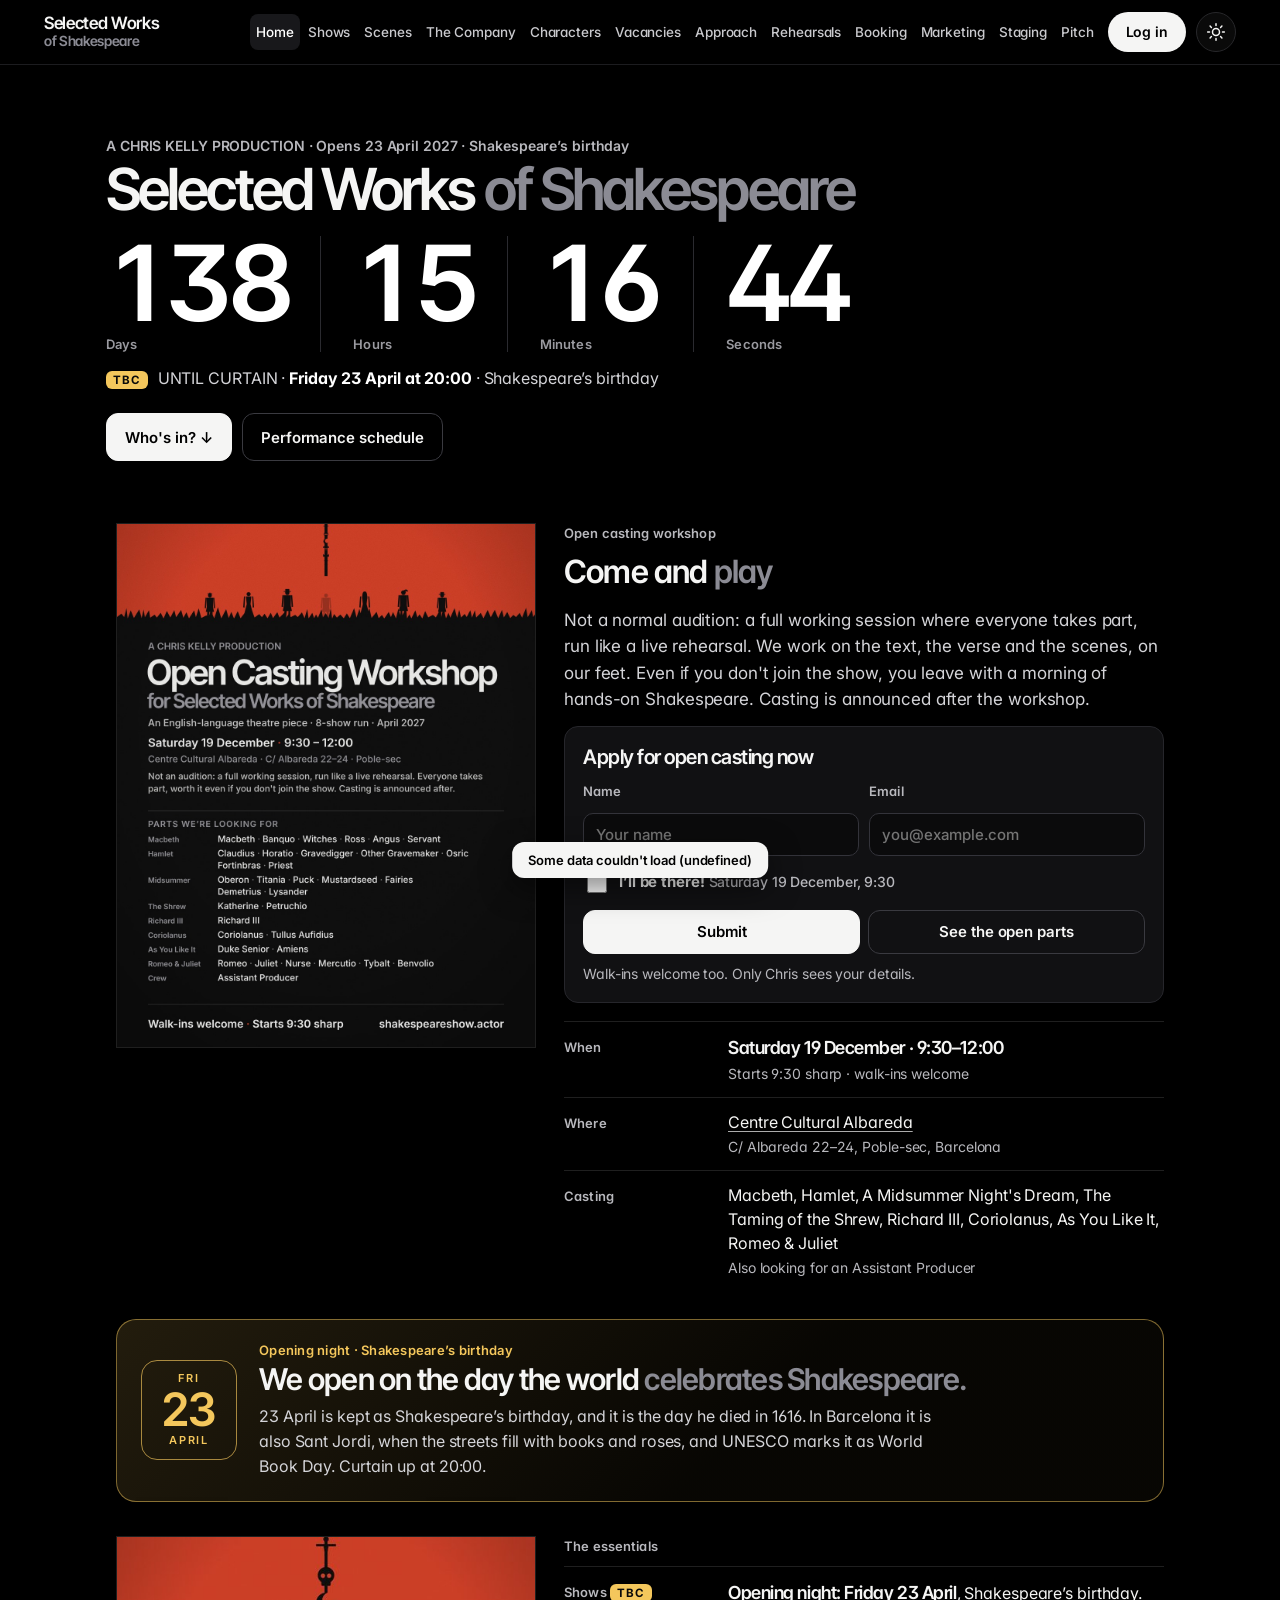
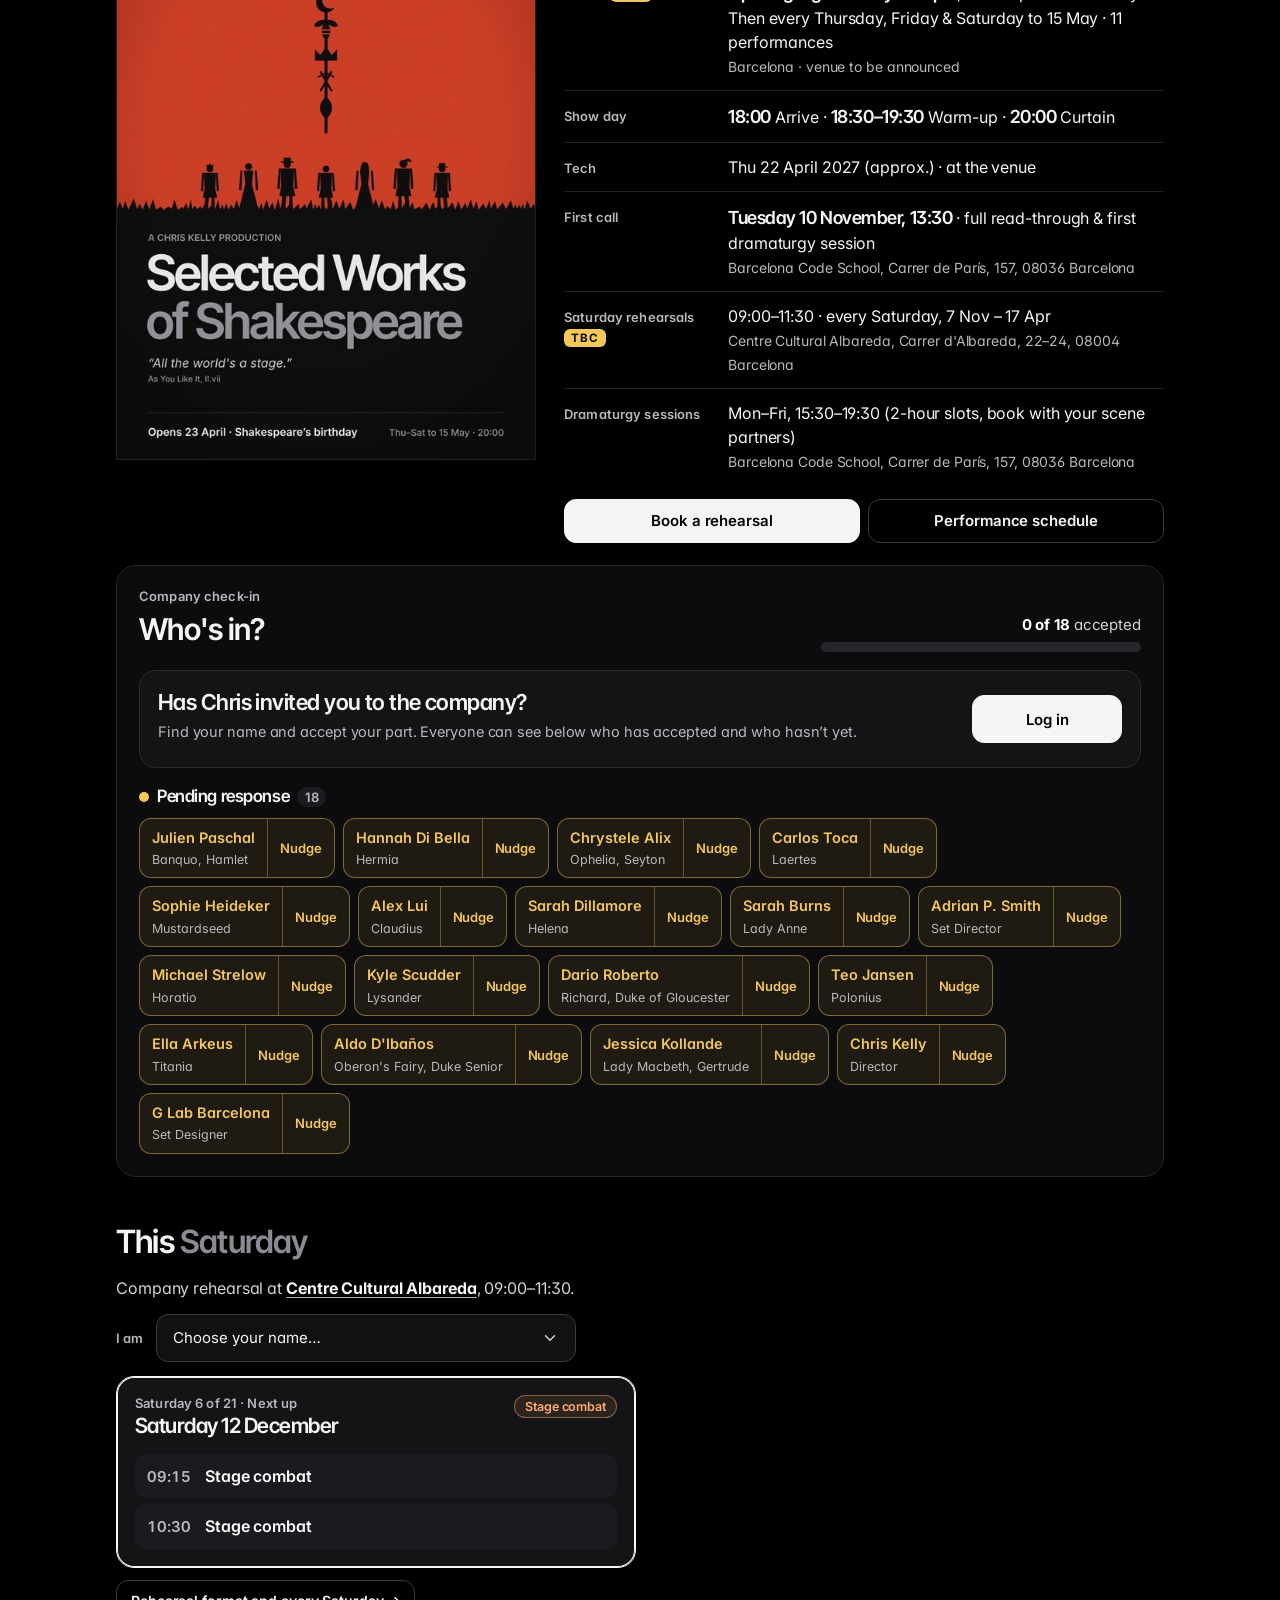
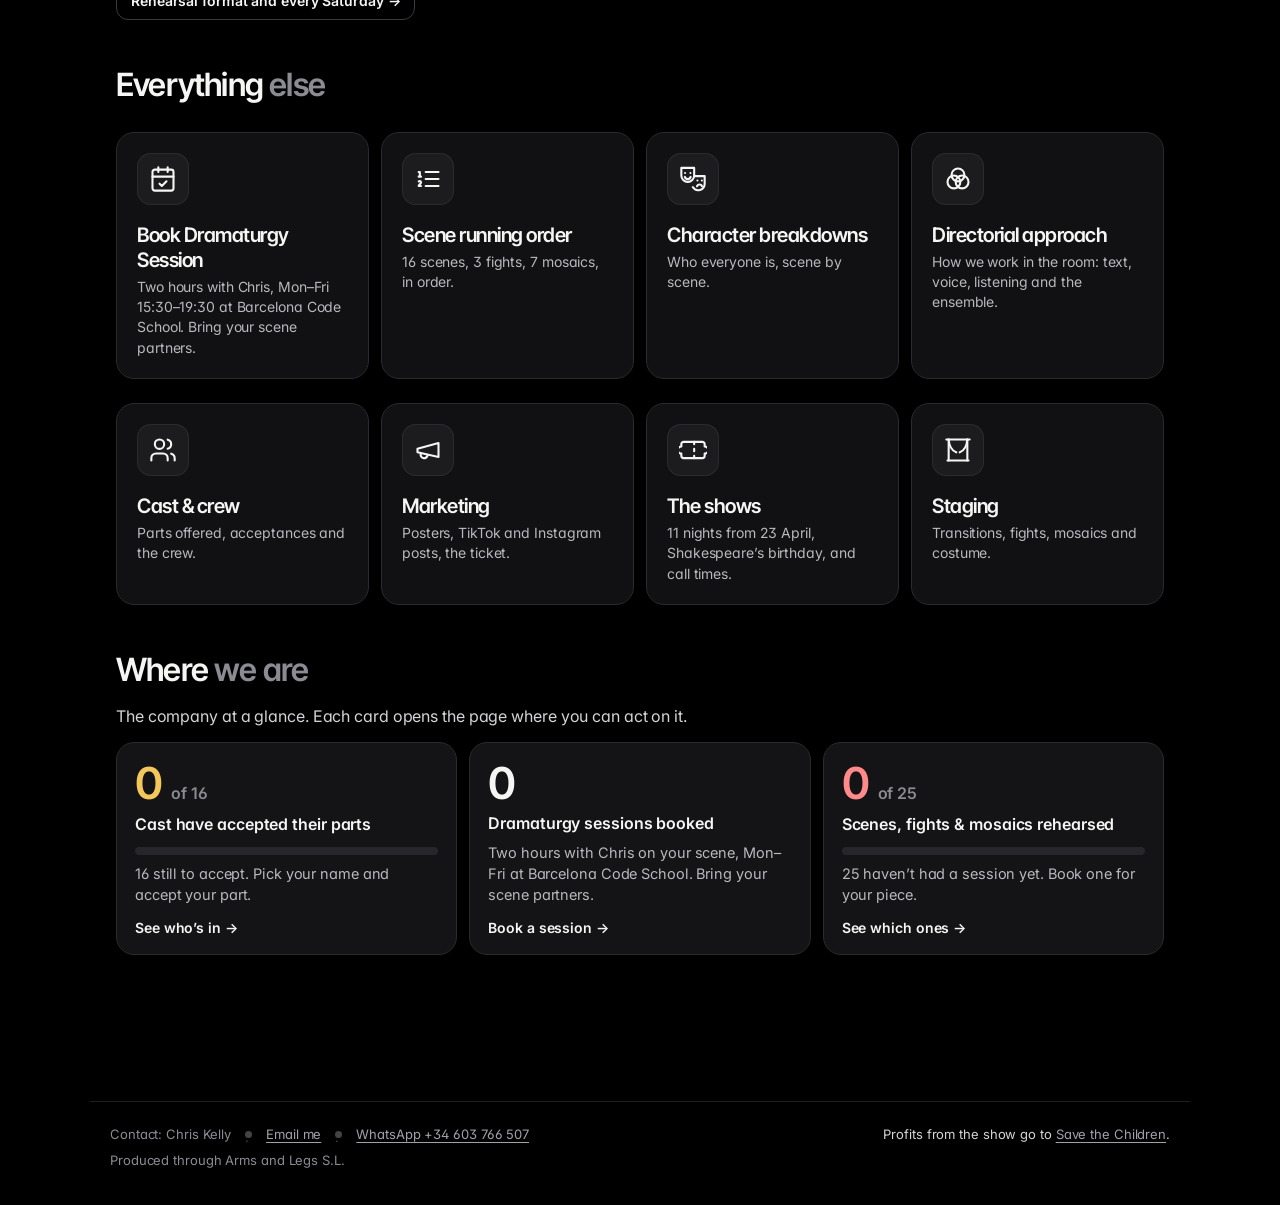
==== commit 04d16b30: "Home: Apply for open casting now form (name, email, I'll be there!) in the workshop section Co-Autho" ====
--- a/index.html
+++ b/index.html
@@ -1436,6 +1436,18 @@
 .pbcta .pbgo{margin-left:auto;font-size:20px;color:#e3b341;transition:transform .15s}
 .pbcta:hover .pbgo{transform:translateX(4px)}
 @media (max-width:560px){.pbgrid{padding:10px;gap:8px}.pbc{width:auto;flex:1 1 calc(50% - 4px);min-height:106px}.pbhead{padding:14px}.pbname{font-size:22px}.pbmeta{margin-left:0;width:100%}}
+.wsform{margin:0 0 18px;padding:18px;border:1px solid #26262b;border-radius:14px;background:#111113}
+.wsh{font:600 20px var(--fd,inherit);margin:0 0 12px;letter-spacing:-.01em}
+.wsrow{display:grid;grid-template-columns:1fr 1fr;gap:10px}
+.wsform .field{display:flex;flex-direction:column;gap:5px;margin:0}
+.wsform input[name=name],.wsform input[name=email]{font:500 15px var(--fb,inherit);padding:11px 12px;border-radius:10px;border:1px solid #33333a;background:#0b0b0c;color:inherit}
+.wstick{display:flex;align-items:center;gap:9px;margin:14px 0;font:500 15px var(--fb,inherit);cursor:pointer}
+.wstick input{width:20px;height:20px;accent-color:#D8432A}
+.wsnote{margin:10px 0 0}
+.wsdone{display:flex;gap:14px;align-items:flex-start}
+@media(max-width:640px){.wsrow{grid-template-columns:1fr}}
+:where(html.light) .wsform{background:#fff;border-color:#e2e0de}
+:where(html.light) .wsform input[name=name],:where(html.light) .wsform input[name=email]{background:#faf9f8;border-color:#d8d6d3}
 </style>
 <style id="light-theme">
 html.light{--ink:#f1eeec;--ink2:#eae6e4;--ink3:#e5e0dc;--line:#e5e0dc;--paper:#9e803f;--muted:#6f6a62;--blood:#ecd5d5;--moss:#4b5e40;--sky:#355e89}
@@ -2545,7 +2557,7 @@
   if(base==="me"||base==="home")wireNotes();
   v.querySelectorAll("[data-jumpid]").forEach(b=>b.onclick=()=>{const t=document.getElementById(b.dataset.jumpid);if(t)t.scrollIntoView({behavior:"smooth",block:"start"})});
   v.querySelectorAll("[data-apply]").forEach(b=>b.onclick=()=>openApply(b.dataset.apply));
-  wireAttend(v);wireDownloads(v);wireShelf2(v);
+  wireAttend(v);wireWorkshop(v);wireDownloads(v);wireShelf2(v);
   v.querySelectorAll('[data-psize]').forEach(b=>b.onclick=()=>{posterSize=b.dataset.psize;route()});
   if(base==="cast")wireCast();
   if(base==="venues")wireVenues(v);
@@ -2606,6 +2618,19 @@
 `;
 }
 /* ---- Home: notice from Chris + where we are ---- */
+let WSD={name:"",email:"",there:false,done:""};
+function wireWorkshop(root){root.querySelectorAll(".wsform").forEach(f=>{f.oninput=()=>{if(f.elements.name){WSD.name=f.elements.name.value;WSD.email=f.elements.email.value;WSD.there=f.elements.there.checked}}});root.querySelectorAll(".wsform").forEach(f=>f.onsubmit=async e=>{e.preventDefault();
+  const g=n=>(f.elements[n].value||"").trim(),name=g("name"),email=g("email");if(g("hp"))return;
+  if(!name){toast("Add your name");f.elements.name.focus();return}
+  if(!/^\S+@\S+\.\S+$/.test(email)){toast("Add a valid email");f.elements.email.focus();return}
+  if(!f.elements.there.checked){toast("Tick “I’ll be there!”");return}
+  if(!db){toast("Couldn't send. Please email chris@chriskelly.it");return}
+  const b=f.querySelector("button[type=submit]");b.disabled=true;b.textContent="Sending…";
+  const data={kind:"actor",workshop:true,role:"Open Casting Workshop",name:name.slice(0,120),email:email.slice(0,160),phone:"",date:"2026-12-19",time:"09:30",
+    msg:"I'll be there! Signed up for the Open Casting Workshop, Saturday 19 December 9:30–12:00 at Centre Cultural Albareda, Poble-sec.",at:new Date().toISOString()};
+  try{await db.collection("applications").doc("w-"+Date.now().toString(36)+"-"+Math.random().toString(36).slice(2,6)).create(data);
+    WSD.done=name;f.innerHTML=`<div class="wsdone"><span class="apok" aria-hidden="true">✓</span><div><h3 class="wsh">See you on the 19th, ${esc(name.split(" ")[0])}!</h3><p class="meta">You're signed up for Saturday 19 December, 9:30 at Centre Cultural Albareda. Chris will email ${esc(email)} if anything changes.</p></div></div>`}
+  catch(err){b.disabled=false;b.textContent="Submit";toast("Couldn't send. Please try again, or email chris@chriskelly.it")}})}
 function castingBlock(compact){
   if(new Date()>new Date("2026-12-19T12:00:00+01:00"))return "";
   const map="https://www.google.com/maps/search/?api=1&query="+encodeURIComponent("Centre Cultural Albareda, Carrer d'Albareda 22-24, Barcelona");
@@ -2615,12 +2640,21 @@
       <div class="kicker">Open casting workshop</div>
       <h2 id="castwsh" style="margin:4px 0 10px">Come and <em>play</em></h2>
       <p class="clede" style="margin:0 0 14px">Not a normal audition: a full working session where everyone takes part, run like a live rehearsal. We work on the text, the verse and the scenes, on our feet. Even if you don't join the show, you leave with a morning of hands-on Shakespeare. Casting is announced after the workshop.</p>
+      ${WSD.done?`<div class="wsform"><div class="wsdone"><span class="apok" aria-hidden="true">✓</span><div><h3 class="wsh">You’re signed up, ${esc(WSD.done.split(" ")[0])}!</h3><p class="meta">See you Saturday 19 December, 9:30.</p></div></div></div>`:`<form class="wsform" novalidate>
+        <h3 class="wsh">Apply for open casting now</h3>
+        <div class="wsrow"><label class="field"><span class="small">Name</span><input name="name" required autocomplete="name" maxlength="120" placeholder="Your name" value="${esc(WSD.name)}"></label>
+        <label class="field"><span class="small">Email</span><input name="email" type="email" required autocomplete="email" maxlength="160" placeholder="you@example.com" value="${esc(WSD.email)}"></label></div>
+        <label class="wstick"><input type="checkbox" name="there" required ${WSD.there?"checked":""}> <span><b>I’ll be there!</b> <span class="meta">Saturday 19 December, 9:30</span></span></label>
+        <input name="hp" type="text" tabindex="-1" autocomplete="off" aria-hidden="true" class="hp">
+        <div class="btns"><button type="submit" class="btn primary">Submit</button>${compact?"":`<a class="btn" href="#vacancies">See the open parts</a>`}</div>
+        <p class="meta wsnote">Walk-ins welcome too. Only Chris sees your details.</p>
+      </form>`}
       <dl class="facts">
         <div><dt>When</dt><dd><b>Saturday 19 December · 9:30–12:00</b><br><span class="meta">Starts 9:30 sharp · walk-ins welcome</span></dd></div>
         <div><dt>Where</dt><dd><a href="${map}" target="_blank" rel="noopener">Centre Cultural Albareda</a><br><span class="meta">C/ Albareda 22–24, Poble-sec, Barcelona</span></dd></div>
         <div><dt>Casting</dt><dd>Macbeth, Hamlet, A Midsummer Night's Dream, The Taming of the Shrew, Richard III, Coriolanus, As You Like It, Romeo &amp; Juliet<br><span class="meta">Also looking for an Assistant Producer</span></dd></div>
       </dl>
-      <div class="btns">${compact?"":`<a class="btn primary" href="#vacancies">See the open parts</a>`}<a class="btn${compact?" primary":""}" href="mailto:chris@chriskelly.it?subject=${encodeURIComponent("Open Casting Workshop, 19 December")}">Sign up by email</a><a class="btn" href="posters/jpg/casting-story.jpg">Story poster</a></div>
+
     </div>
   </section>`}
 function newsBlock(){
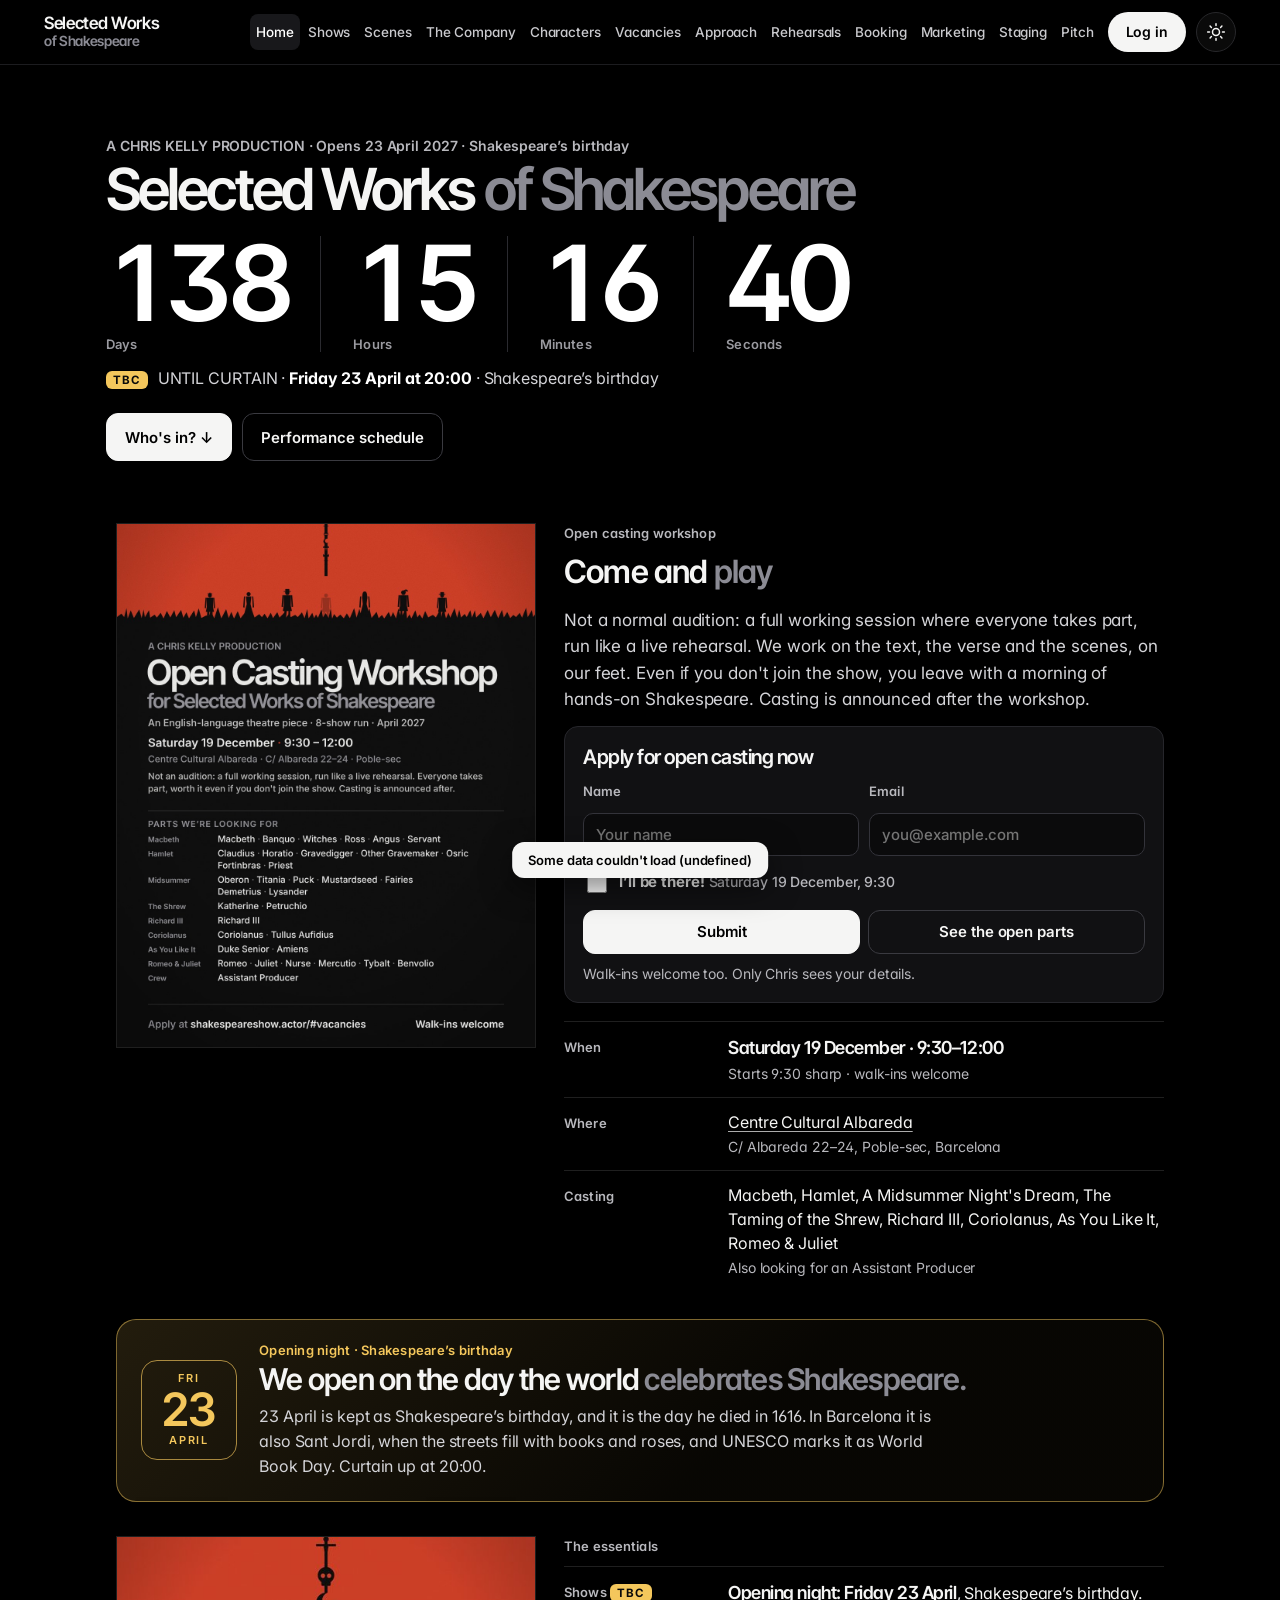
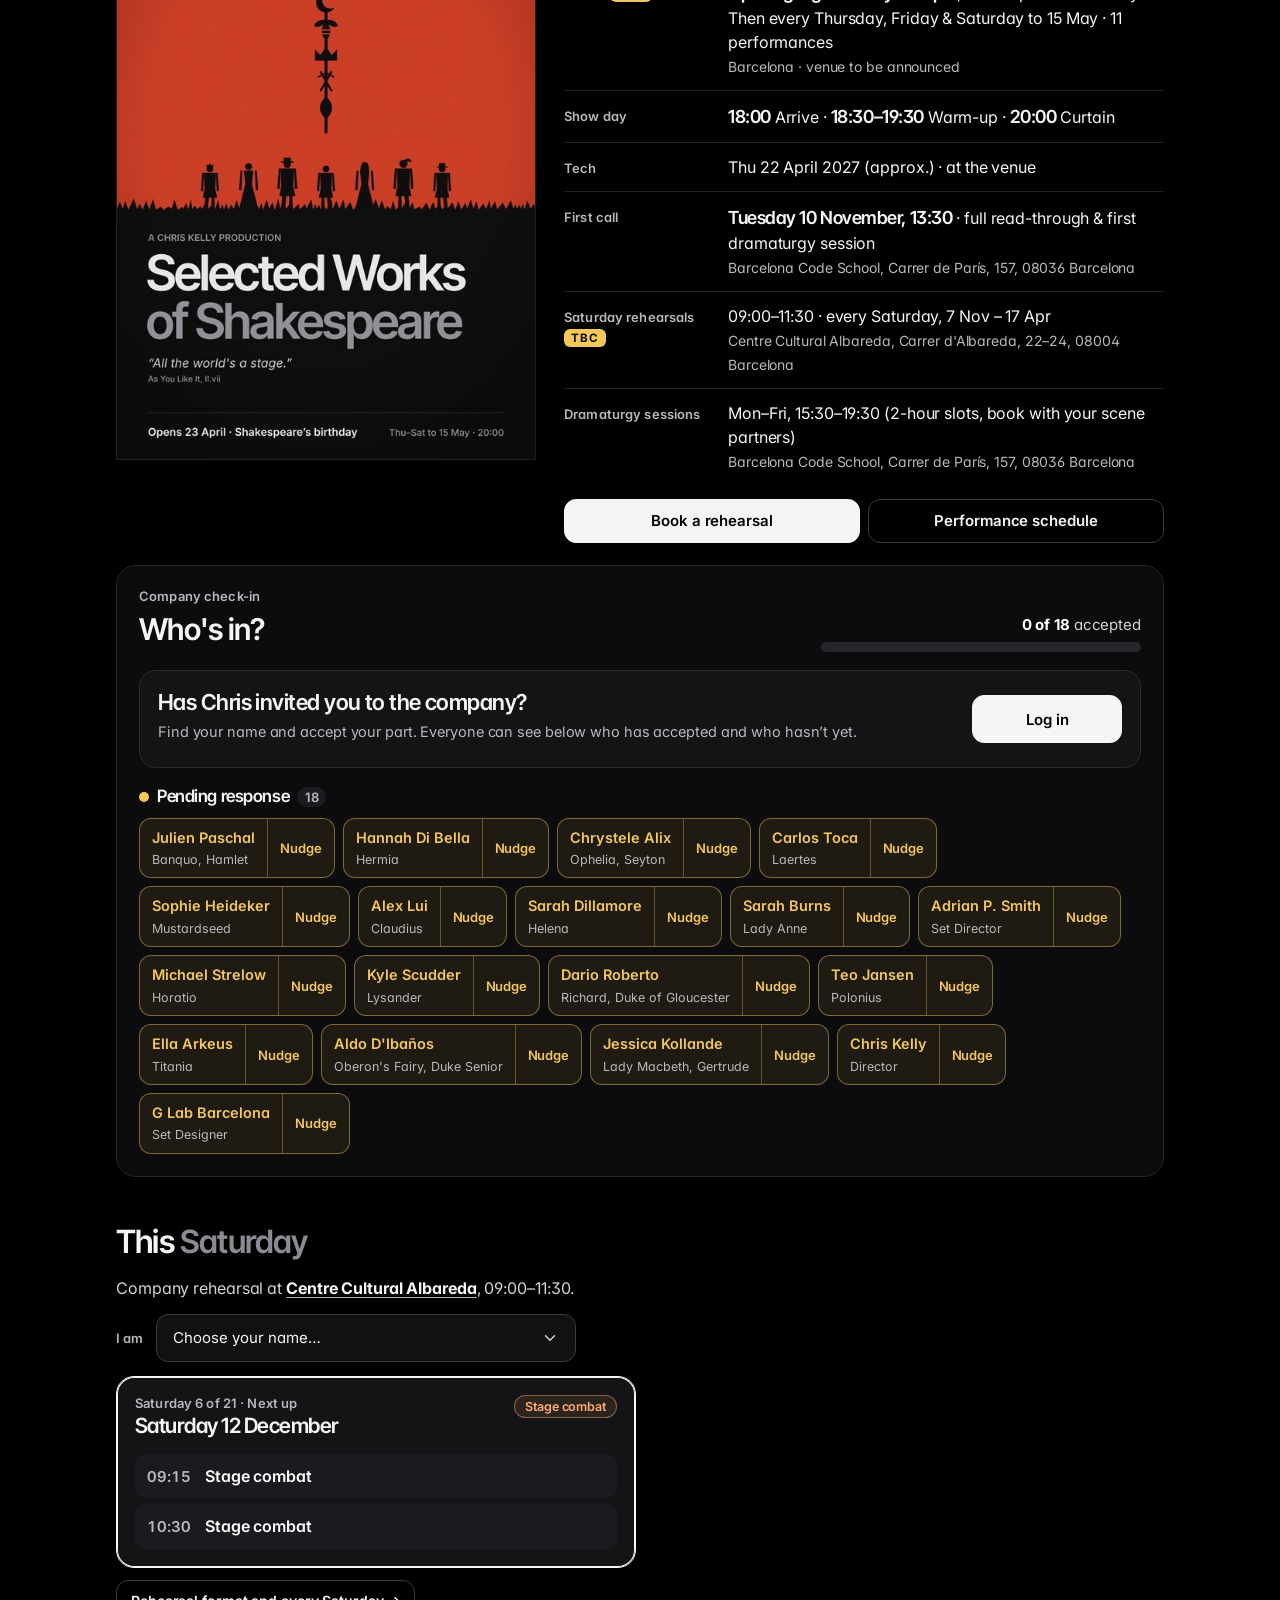
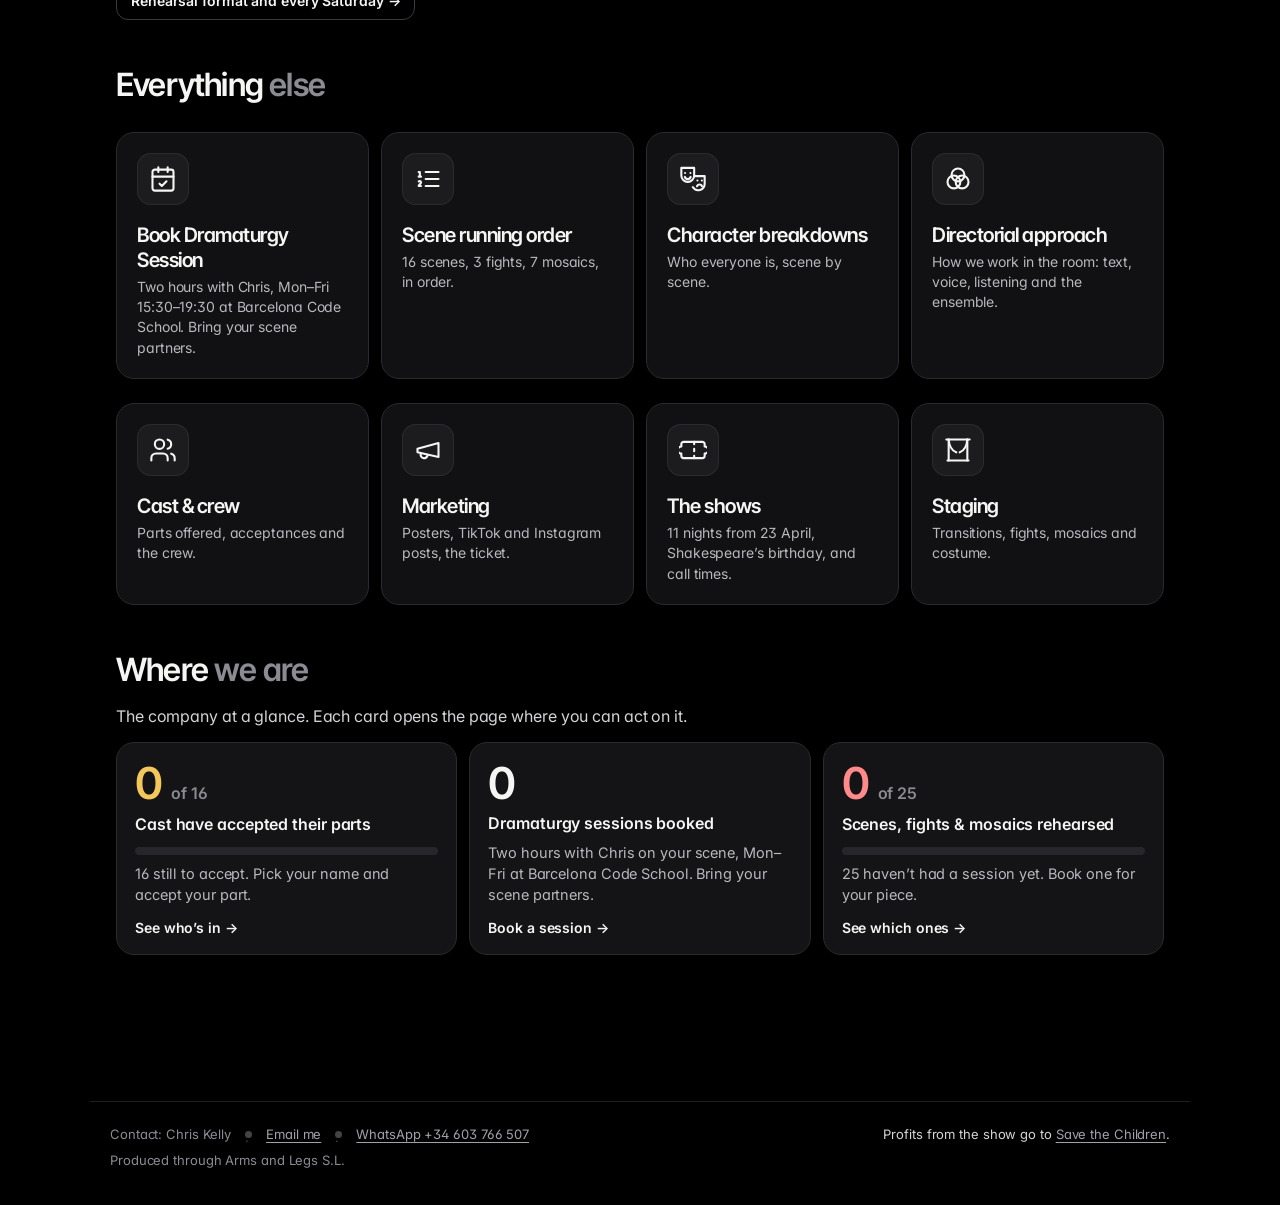
==== commit 072de2a9: "Marketing: open casting workshop post + Stories captions with copy button Co-Authored-By: Claude Opu" ====
--- a/index.html
+++ b/index.html
@@ -2557,7 +2557,7 @@
   if(base==="me"||base==="home")wireNotes();
   v.querySelectorAll("[data-jumpid]").forEach(b=>b.onclick=()=>{const t=document.getElementById(b.dataset.jumpid);if(t)t.scrollIntoView({behavior:"smooth",block:"start"})});
   v.querySelectorAll("[data-apply]").forEach(b=>b.onclick=()=>openApply(b.dataset.apply));
-  wireAttend(v);wireWorkshop(v);wireDownloads(v);wireShelf2(v);
+  wireAttend(v);wireWorkshop(v);v.querySelectorAll("[data-copycap]").forEach(b=>b.onclick=async()=>{try{await navigator.clipboard.writeText(b.dataset.copycap);toast("Caption copied")}catch(_){toast("Couldn't copy, press and hold the text instead")}});wireDownloads(v);wireShelf2(v);
   v.querySelectorAll('[data-psize]').forEach(b=>b.onclick=()=>{posterSize=b.dataset.psize;route()});
   if(base==="cast")wireCast();
   if(base==="venues")wireVenues(v);
@@ -3981,11 +3981,13 @@
       ["Line challenge","Two actors trade the Shrew wooing at double speed; first to stumble loses.","Kate vs Petruchio, speed round. Who wins? 🐝 #TamingOfTheShrew #TheatreTok","Duet-friendly. Invite followers to try it."],
       ["Saturday at Albareda","15-sec BTS montage: warm-up, the fight call in slow motion, notes on the floor.","Saturday mornings in Poble-sec. 6 weeks to curtain. #Rehearsal #BarcelonaArts","Post every rehearsal Saturday."]],
     insta:[
+      ["Post · open casting workshop","The Open Casting Workshop poster (Instagram size, from the Posters page). Pin it to the top of the grid until 19 December.","🎭 OPEN CASTING WORKSHOP · Selected Works of Shakespeare\n📅 Saturday 19 December · 9:30–12:00 (starts 9:30 sharp)\n📍 Centre Cultural Albareda, C/ Albareda 22–24, Poble-sec\n\nNot a normal audition: a full working session, run like a live rehearsal. We work on the text, the verse and the scenes, on our feet, and everyone takes part. Worth coming even if you don't join the show. Casting is announced after the workshop.\n\nAn English-language theatre piece, 8-show run from April 2027. Casting across Macbeth, Hamlet, A Midsummer Night's Dream, The Taming of the Shrew, Richard III, Coriolanus, As You Like It and Romeo & Juliet. Also looking for an Assistant Producer.\n\n👉 Apply at shakespeareshow.actor/#vacancies · walk-ins welcome\n\n#Shakespeare #Barcelona #BarcelonaTheatre #Casting #ActorsBarcelona #EnglishTheatre #OpenCasting #PobleSec"],
+      ["Stories · open casting workshop","The Stories-size poster, with a link sticker to shakespeareshow.actor/#vacancies and a countdown sticker to 19 December 9:30.","Open casting, Saturday 19 Dec, 9:30 · Albareda, Poble-sec. Apply via the link · walk-ins welcome 🎭"],
       ["Carousel · the four themes","Company poster first, then Love, Power, Madness and Hate. Last slide: dates + ticket link in bio.","Love. Power. Madness. Hate. Selected Works of Shakespeare: opening 23 April, Shakespeare’s birthday, in Barcelona. 🎟️ Link in bio."],
       ["Reel · 'The Evening'","The scenes shelf scrolling left to right, synced to music; ends on the countdown.","The running order, one volume at a time. Curtain 23 April, Shakespeare’s birthday, 20:00."],
       ["Post · character spotlight","Volume cover + headshot + one line from the scene.","\"Get thee to a nunnery.\" Chrystele Alix is our Ophelia. Hamlet, Act 3 Scene 1."],
       ["Stories · countdown","Countdown sticker to opening night, poll ('Which play are you?'), quiz on quotes.","Daily in show weeks: 'Tonight 20:00', with the venue tagged, with a link sticker."]]};
-  const phases=[["Now – Dec","Build","Lock cast and crew, photograph headshots, collect actor handles for tagging."],["Early Jan","Tease","4 theme drops, one a week: Love, Power, Madness, Hate. No dates yet. Plant the look."],["Feb","Announce","Company poster + carousel of the 4 themes: opening night on Shakespeare’s birthday. Ticket link live once the venue is confirmed."],["Mar","Reveal","Weekly cast reveals + Saturday BTS from Albareda. Tag actors and venue."],["1–22 Apr","Push","Countdown to Shakespeare’s birthday and Sant Jordi, tech-week content, 'last tickets' Stories, press and partner reposts."],["23 Apr – 15 May","Run","Opening night on 23 April, show-night Stories at 18:00 and 19:45, audience reactions, 'final weekend' push."]];
+  const phases=[["Now – Dec","Build","Open Casting Workshop Sat 19 Dec (post + Stories, apply via shakespeareshow.actor/#vacancies, walk-ins welcome). Lock cast and crew, photograph headshots, collect actor handles for tagging."],["Early Jan","Tease","4 theme drops, one a week: Love, Power, Madness, Hate. No dates yet. Plant the look."],["Feb","Announce","Company poster + carousel of the 4 themes: opening night on Shakespeare’s birthday. Ticket link live once the venue is confirmed."],["Mar","Reveal","Weekly cast reveals + Saturday BTS from Albareda. Tag actors and venue."],["1–22 Apr","Push","Countdown to Shakespeare’s birthday and Sant Jordi, tech-week content, 'last tickets' Stories, press and partner reposts."],["23 Apr – 15 May","Run","Opening night on 23 April, show-night Stories at 18:00 and 19:45, audience reactions, 'final weekend' push."]];
   return folioHero("Posters · social · ticket","Marketing",`<p class="sub">One look across the site, the posters and the ticket: the original emblems and colours, set in the site's type.</p>`)+`</section>
   <section class="cost doc" aria-labelledby="doch"><div class="costhead"><h2 id="doch">Short-form content</h2><span class="ctag" style="--c:#c9a6ff">Documentary</span></div>
     <p class="clede">A behind-the-scenes documentary filmed by <a href="https://diigima.es/" target="_blank" rel="noopener">Diigima Creative Studio ↗</a>, a Barcelona audio-visual studio, cut into shorts for Instagram Reels and TikTok.</p>
@@ -4016,7 +4018,7 @@
   <h2>Example <em>TikToks</em></h2>
   <div class="postgrid">${posts.tiktok.map(([t,v,c,n])=>`<div class="card post"><div class="kicker">TikTok</div><h3>${esc(t)}</h3><span class="small">Video</span><div class="meta">${esc(v)}</div><span class="small">Caption</span><div class="cap">${esc(c)}</div><span class="small">Notes</span><div class="meta">${esc(n)}</div></div>`).join("")}</div>
   <h2>Example <em>Instagram</em></h2>
-  <div class="postgrid">${posts.insta.map(([t,v,c])=>`<div class="card post"><div class="kicker">Instagram</div><h3>${esc(t)}</h3><span class="small">Content</span><div class="meta">${esc(v)}</div><span class="small">Caption</span><div class="cap">${esc(c)}</div></div>`).join("")}</div>
+  <div class="postgrid">${posts.insta.map(([t,v,c])=>`<div class="card post"><div class="kicker">Instagram</div><h3>${esc(t)}</h3><span class="small">Content</span><div class="meta">${esc(v)}</div><span class="small">Caption</span><div class="cap" style="white-space:pre-line">${esc(c)}</div><button type="button" class="btn sm" style="margin-top:10px" data-copycap="${esc(c)}">Copy caption</button></div>`).join("")}</div>
   <h2>The <em>ticket</em></h2>
   <div class="card"><img src="${IMG.ticket}" data-full="${IMG_FULL.ticket}" data-dl="selected-works-of-shakespeare-ticket.jpg" alt="Ticket design" tabindex="0" role="button" aria-label="Open the ticket full size" style="width:100%;display:block" loading="lazy">
     <div class="btns"><a class="btn sm" href="${IMG_FULL.ticket}" download="selected-works-of-shakespeare-ticket.jpg">Download ticket</a></div>
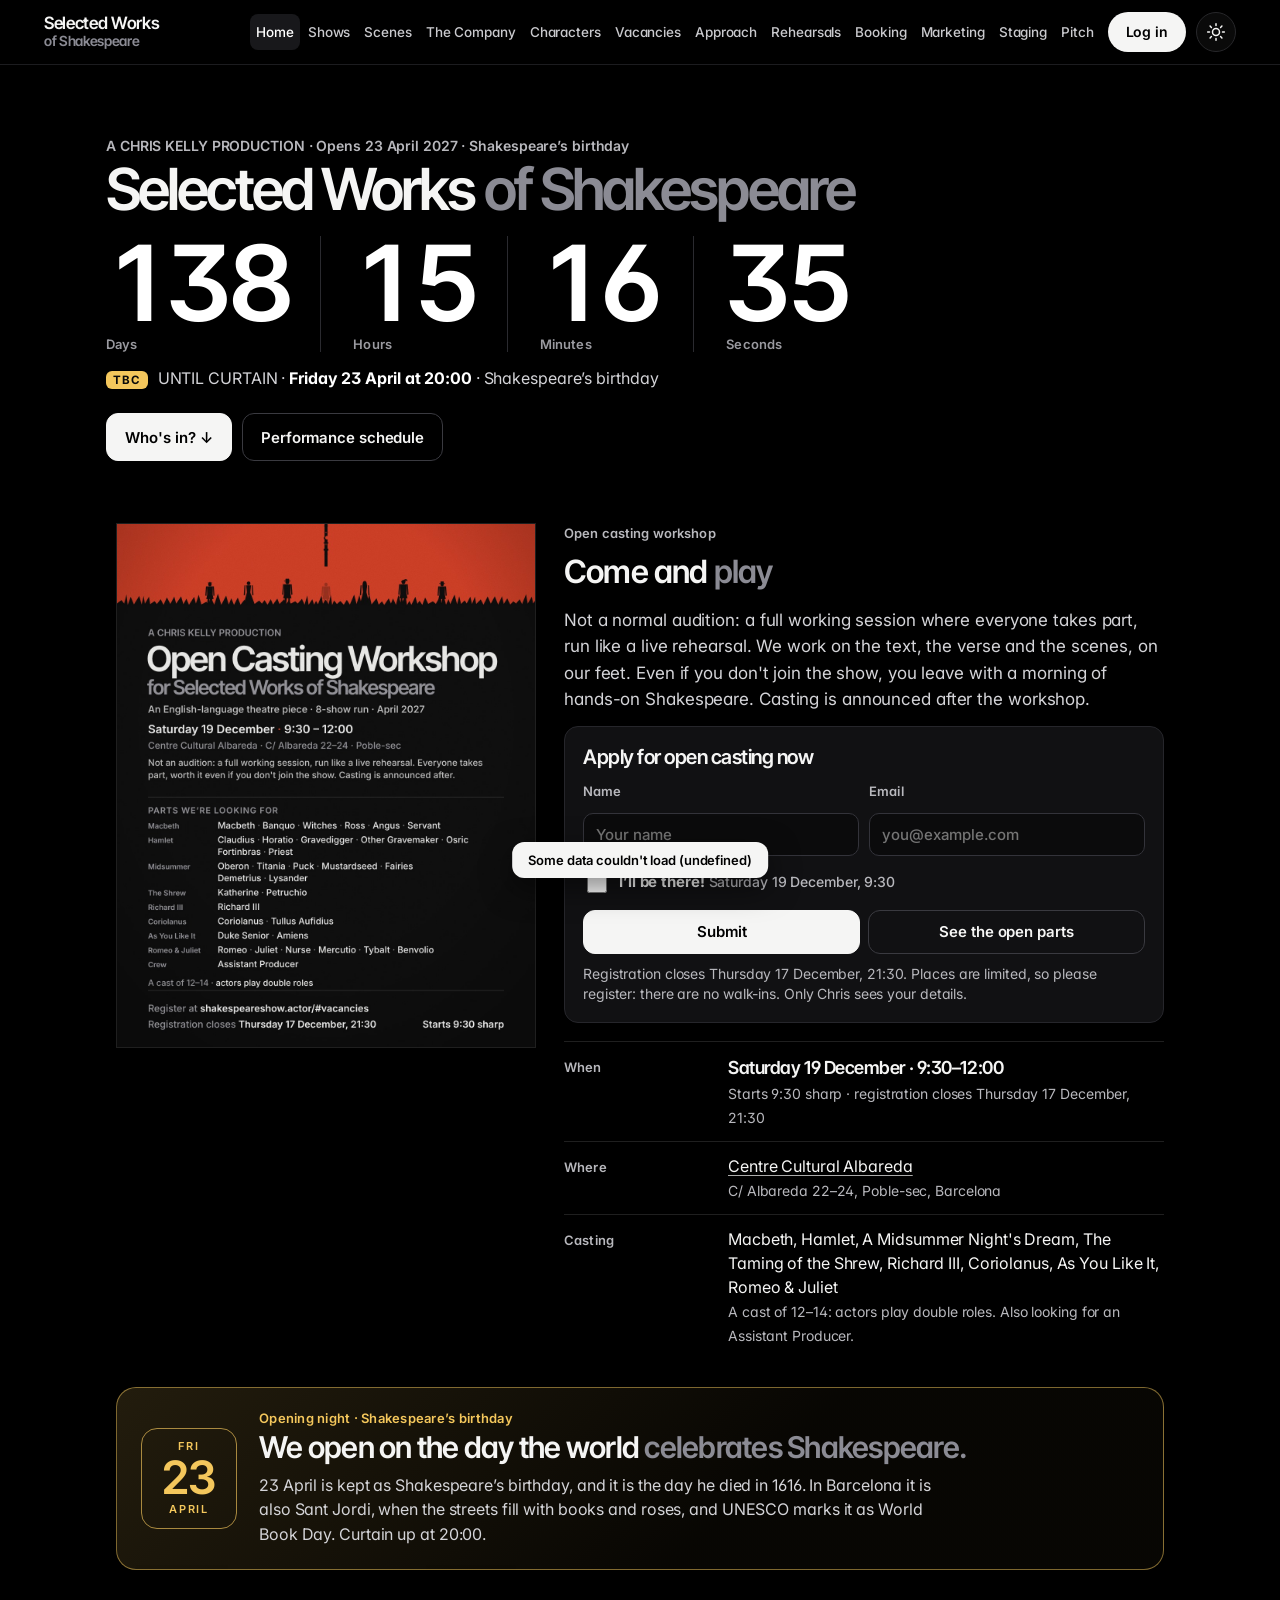
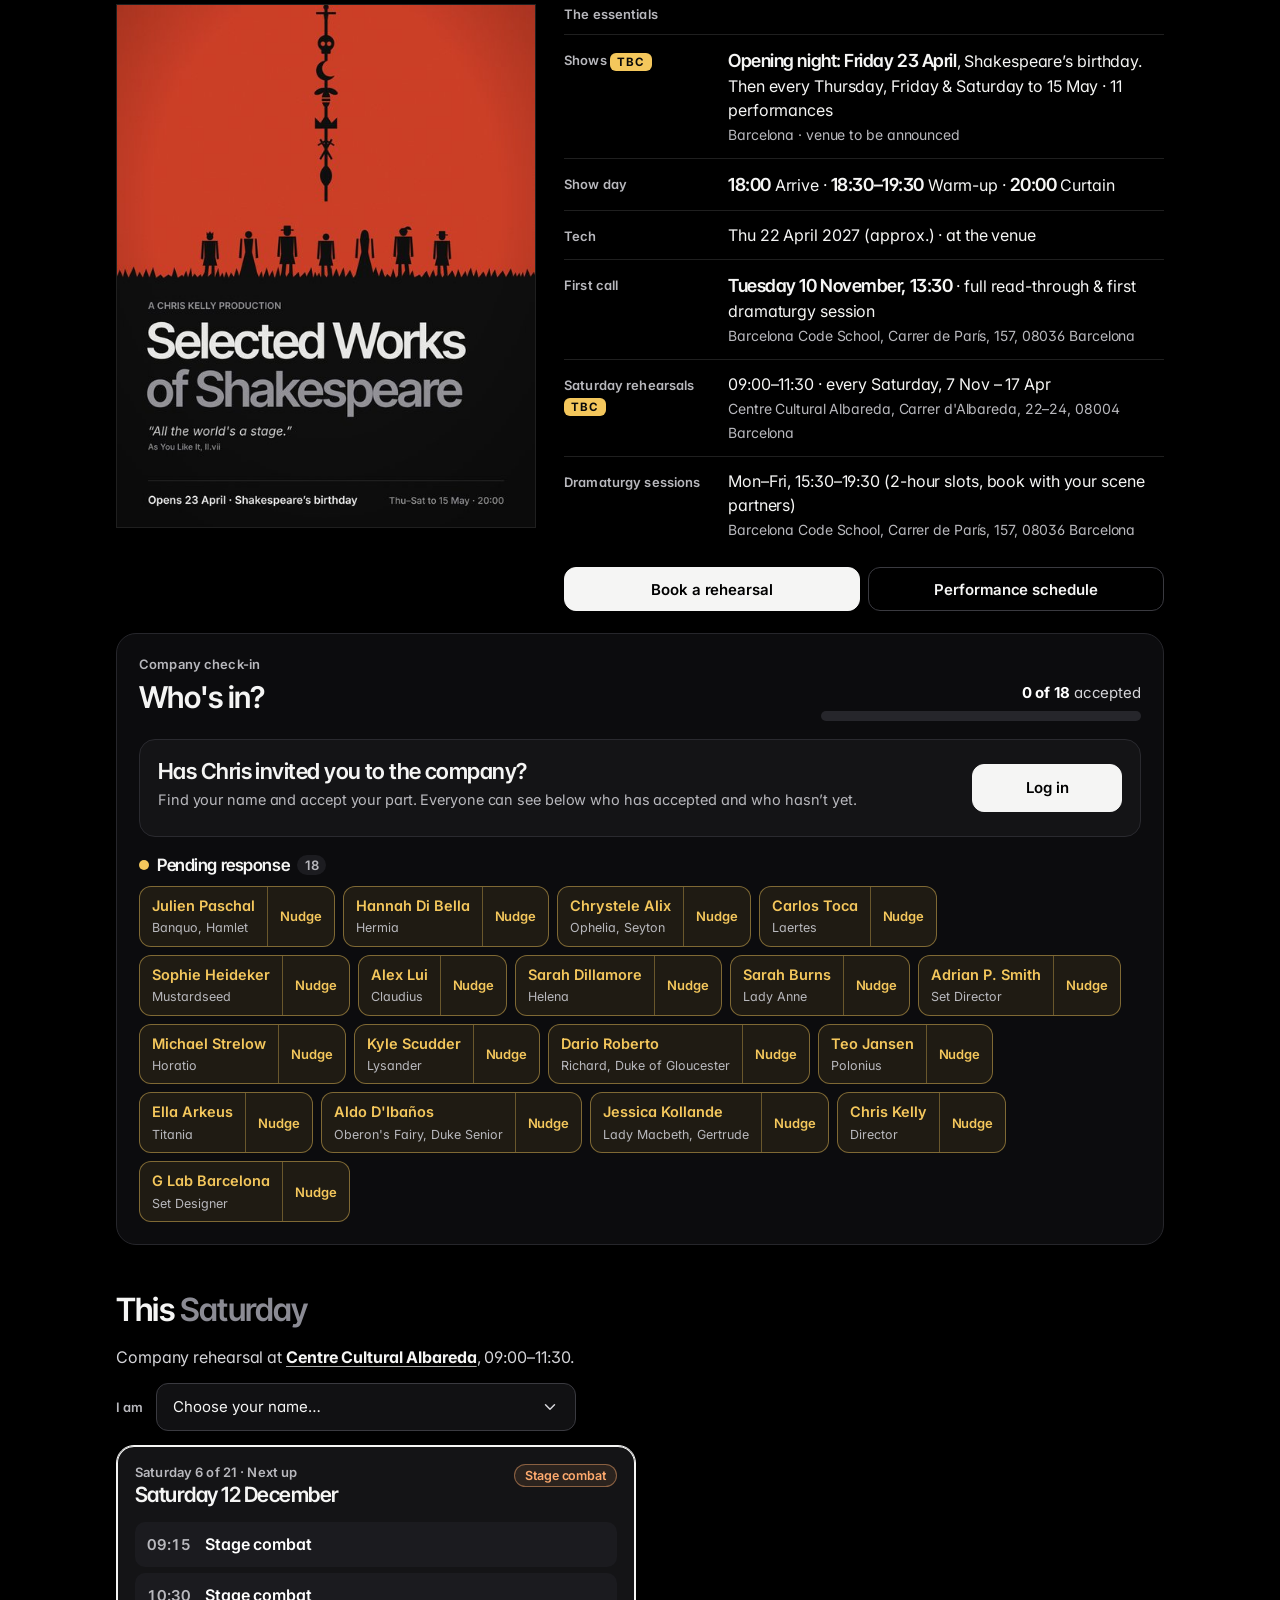
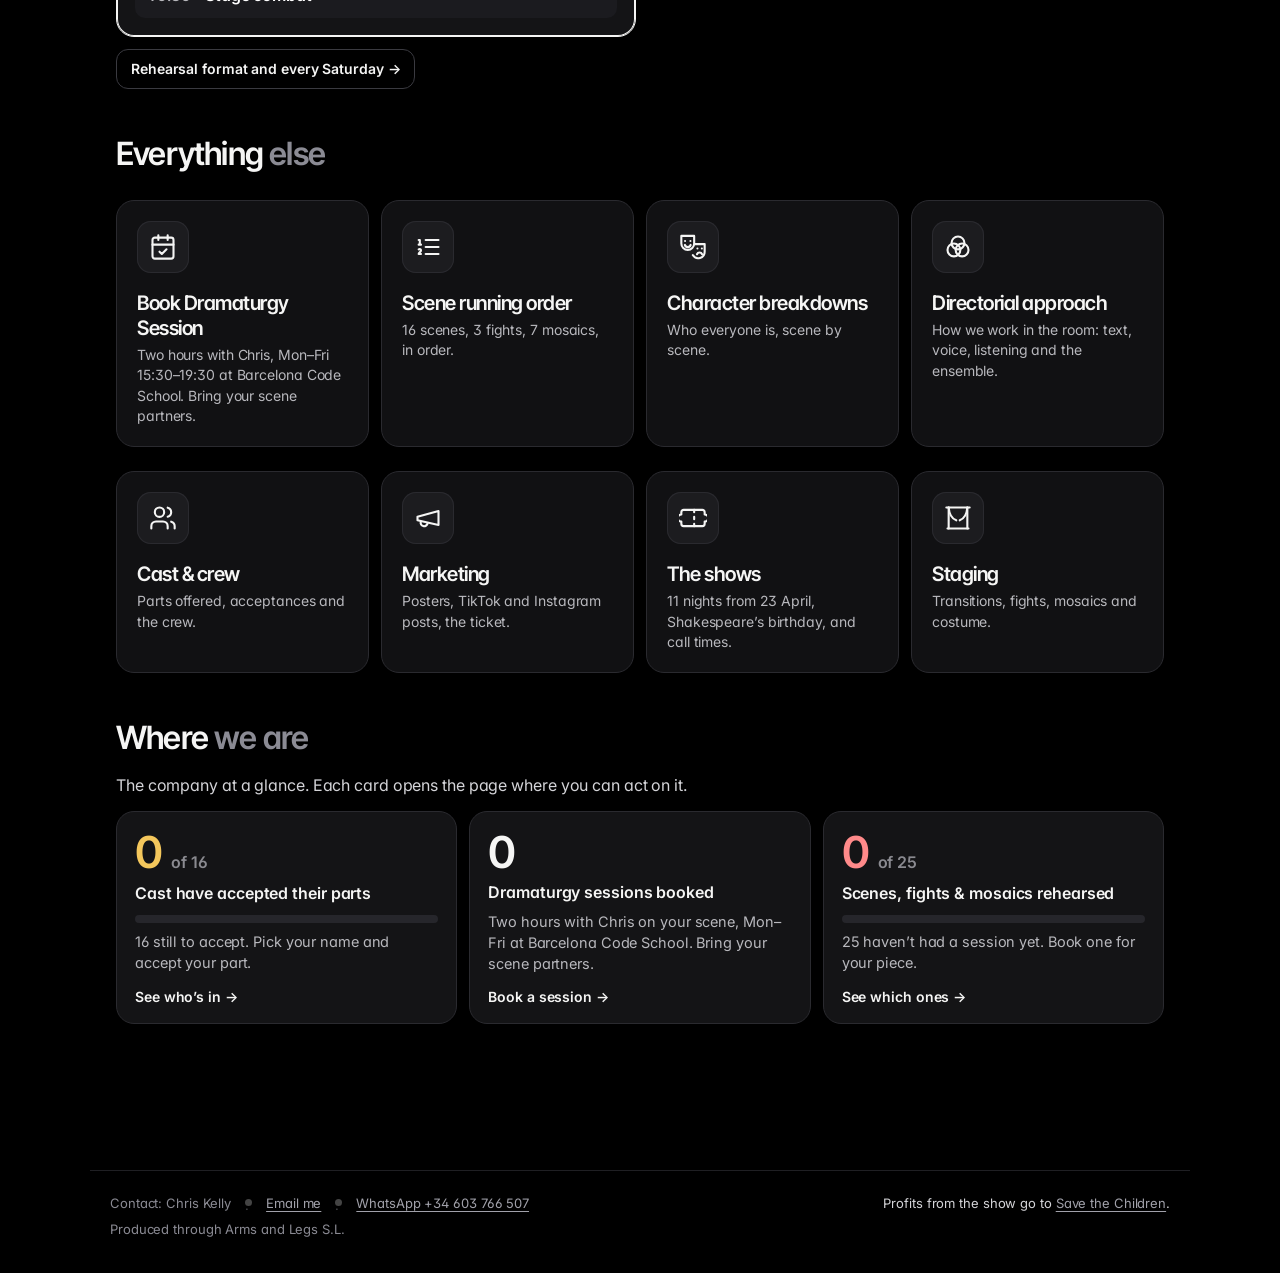
==== commit 7f45763d: "Casting workshop: no walk-ins, registration closes Thu 17 Dec 21:30, cast of 12-14 with double roles" ====
--- a/index.html
+++ b/index.html
@@ -2640,19 +2640,19 @@
       <div class="kicker">Open casting workshop</div>
       <h2 id="castwsh" style="margin:4px 0 10px">Come and <em>play</em></h2>
       <p class="clede" style="margin:0 0 14px">Not a normal audition: a full working session where everyone takes part, run like a live rehearsal. We work on the text, the verse and the scenes, on our feet. Even if you don't join the show, you leave with a morning of hands-on Shakespeare. Casting is announced after the workshop.</p>
-      ${WSD.done?`<div class="wsform"><div class="wsdone"><span class="apok" aria-hidden="true">✓</span><div><h3 class="wsh">You’re signed up, ${esc(WSD.done.split(" ")[0])}!</h3><p class="meta">See you Saturday 19 December, 9:30.</p></div></div></div>`:`<form class="wsform" novalidate>
+      ${new Date()>new Date("2026-12-17T21:30:00+01:00")&&!WSD.done?`<div class="wsform"><h3 class="wsh">Registration is closed</h3><p class="meta" style="margin:0">Registration closed on Thursday 17 December at 21:30. See you on Saturday if you’re registered.</p></div>`:WSD.done?`<div class="wsform"><div class="wsdone"><span class="apok" aria-hidden="true">✓</span><div><h3 class="wsh">You’re signed up, ${esc(WSD.done.split(" ")[0])}!</h3><p class="meta">See you Saturday 19 December, 9:30.</p></div></div></div>`:`<form class="wsform" novalidate>
         <h3 class="wsh">Apply for open casting now</h3>
         <div class="wsrow"><label class="field"><span class="small">Name</span><input name="name" required autocomplete="name" maxlength="120" placeholder="Your name" value="${esc(WSD.name)}"></label>
         <label class="field"><span class="small">Email</span><input name="email" type="email" required autocomplete="email" maxlength="160" placeholder="you@example.com" value="${esc(WSD.email)}"></label></div>
         <label class="wstick"><input type="checkbox" name="there" required ${WSD.there?"checked":""}> <span><b>I’ll be there!</b> <span class="meta">Saturday 19 December, 9:30</span></span></label>
         <input name="hp" type="text" tabindex="-1" autocomplete="off" aria-hidden="true" class="hp">
         <div class="btns"><button type="submit" class="btn primary">Submit</button>${compact?"":`<a class="btn" href="#vacancies">See the open parts</a>`}</div>
-        <p class="meta wsnote">Walk-ins welcome too. Only Chris sees your details.</p>
+        <p class="meta wsnote">Registration closes Thursday 17 December, 21:30. Places are limited, so please register: there are no walk-ins. Only Chris sees your details.</p>
       </form>`}
       <dl class="facts">
-        <div><dt>When</dt><dd><b>Saturday 19 December · 9:30–12:00</b><br><span class="meta">Starts 9:30 sharp · walk-ins welcome</span></dd></div>
+        <div><dt>When</dt><dd><b>Saturday 19 December · 9:30–12:00</b><br><span class="meta">Starts 9:30 sharp · registration closes Thursday 17 December, 21:30</span></dd></div>
         <div><dt>Where</dt><dd><a href="${map}" target="_blank" rel="noopener">Centre Cultural Albareda</a><br><span class="meta">C/ Albareda 22–24, Poble-sec, Barcelona</span></dd></div>
-        <div><dt>Casting</dt><dd>Macbeth, Hamlet, A Midsummer Night's Dream, The Taming of the Shrew, Richard III, Coriolanus, As You Like It, Romeo &amp; Juliet<br><span class="meta">Also looking for an Assistant Producer</span></dd></div>
+        <div><dt>Casting</dt><dd>Macbeth, Hamlet, A Midsummer Night's Dream, The Taming of the Shrew, Richard III, Coriolanus, As You Like It, Romeo &amp; Juliet<br><span class="meta">A cast of 12–14: actors play double roles. Also looking for an Assistant Producer.</span></dd></div>
       </dl>
 
     </div>
@@ -3981,13 +3981,13 @@
       ["Line challenge","Two actors trade the Shrew wooing at double speed; first to stumble loses.","Kate vs Petruchio, speed round. Who wins? 🐝 #TamingOfTheShrew #TheatreTok","Duet-friendly. Invite followers to try it."],
       ["Saturday at Albareda","15-sec BTS montage: warm-up, the fight call in slow motion, notes on the floor.","Saturday mornings in Poble-sec. 6 weeks to curtain. #Rehearsal #BarcelonaArts","Post every rehearsal Saturday."]],
     insta:[
-      ["Post · open casting workshop","The Open Casting Workshop poster (Instagram size, from the Posters page). Pin it to the top of the grid until 19 December.","🎭 OPEN CASTING WORKSHOP · Selected Works of Shakespeare\n📅 Saturday 19 December · 9:30–12:00 (starts 9:30 sharp)\n📍 Centre Cultural Albareda, C/ Albareda 22–24, Poble-sec\n\nNot a normal audition: a full working session, run like a live rehearsal. We work on the text, the verse and the scenes, on our feet, and everyone takes part. Worth coming even if you don't join the show. Casting is announced after the workshop.\n\nAn English-language theatre piece, 8-show run from April 2027. Casting across Macbeth, Hamlet, A Midsummer Night's Dream, The Taming of the Shrew, Richard III, Coriolanus, As You Like It and Romeo & Juliet. Also looking for an Assistant Producer.\n\n👉 Apply at shakespeareshow.actor/#vacancies · walk-ins welcome\n\n#Shakespeare #Barcelona #BarcelonaTheatre #Casting #ActorsBarcelona #EnglishTheatre #OpenCasting #PobleSec"],
-      ["Stories · open casting workshop","The Stories-size poster, with a link sticker to shakespeareshow.actor/#vacancies and a countdown sticker to 19 December 9:30.","Open casting, Saturday 19 Dec, 9:30 · Albareda, Poble-sec. Apply via the link · walk-ins welcome 🎭"],
+      ["Post · open casting workshop","The Open Casting Workshop poster (Instagram size, from the Posters page). Pin it to the top of the grid until 19 December.","🎭 OPEN CASTING WORKSHOP · Selected Works of Shakespeare\n📅 Saturday 19 December · 9:30–12:00 (starts 9:30 sharp)\n📍 Centre Cultural Albareda, C/ Albareda 22–24, Poble-sec\n\nNot a normal audition: a full working session, run like a live rehearsal. We work on the text, the verse and the scenes, on our feet, and everyone takes part. Worth coming even if you don't join the show. Casting is announced after the workshop.\n\nAn English-language theatre piece, 8-show run from April 2027. Casting across Macbeth, Hamlet, A Midsummer Night's Dream, The Taming of the Shrew, Richard III, Coriolanus, As You Like It and Romeo & Juliet. Also looking for an Assistant Producer.\n\nA cast of 12–14: actors play double roles.\n\n👉 Register at shakespeareshow.actor/#vacancies\n⏳ Registration closes Thursday 17 December, 21:30. Places are limited, no walk-ins.\n\n#Shakespeare #Barcelona #BarcelonaTheatre #Casting #ActorsBarcelona #EnglishTheatre #OpenCasting #PobleSec"],
+      ["Stories · open casting workshop","The Stories-size poster, with a link sticker to shakespeareshow.actor/#vacancies and a countdown sticker to the registration deadline, Thursday 17 December 21:30.","Open casting, Saturday 19 Dec, 9:30 · Albareda, Poble-sec. Register via the link by Thu 17 Dec, 21:30 🎭"],
       ["Carousel · the four themes","Company poster first, then Love, Power, Madness and Hate. Last slide: dates + ticket link in bio.","Love. Power. Madness. Hate. Selected Works of Shakespeare: opening 23 April, Shakespeare’s birthday, in Barcelona. 🎟️ Link in bio."],
       ["Reel · 'The Evening'","The scenes shelf scrolling left to right, synced to music; ends on the countdown.","The running order, one volume at a time. Curtain 23 April, Shakespeare’s birthday, 20:00."],
       ["Post · character spotlight","Volume cover + headshot + one line from the scene.","\"Get thee to a nunnery.\" Chrystele Alix is our Ophelia. Hamlet, Act 3 Scene 1."],
       ["Stories · countdown","Countdown sticker to opening night, poll ('Which play are you?'), quiz on quotes.","Daily in show weeks: 'Tonight 20:00', with the venue tagged, with a link sticker."]]};
-  const phases=[["Now – Dec","Build","Open Casting Workshop Sat 19 Dec (post + Stories, apply via shakespeareshow.actor/#vacancies, walk-ins welcome). Lock cast and crew, photograph headshots, collect actor handles for tagging."],["Early Jan","Tease","4 theme drops, one a week: Love, Power, Madness, Hate. No dates yet. Plant the look."],["Feb","Announce","Company poster + carousel of the 4 themes: opening night on Shakespeare’s birthday. Ticket link live once the venue is confirmed."],["Mar","Reveal","Weekly cast reveals + Saturday BTS from Albareda. Tag actors and venue."],["1–22 Apr","Push","Countdown to Shakespeare’s birthday and Sant Jordi, tech-week content, 'last tickets' Stories, press and partner reposts."],["23 Apr – 15 May","Run","Opening night on 23 April, show-night Stories at 18:00 and 19:45, audience reactions, 'final weekend' push."]];
+  const phases=[["Now – Dec","Build","Open Casting Workshop Sat 19 Dec (post + Stories, register via shakespeareshow.actor/#vacancies by Thu 17 Dec 21:30). Lock cast and crew, photograph headshots, collect actor handles for tagging."],["Early Jan","Tease","4 theme drops, one a week: Love, Power, Madness, Hate. No dates yet. Plant the look."],["Feb","Announce","Company poster + carousel of the 4 themes: opening night on Shakespeare’s birthday. Ticket link live once the venue is confirmed."],["Mar","Reveal","Weekly cast reveals + Saturday BTS from Albareda. Tag actors and venue."],["1–22 Apr","Push","Countdown to Shakespeare’s birthday and Sant Jordi, tech-week content, 'last tickets' Stories, press and partner reposts."],["23 Apr – 15 May","Run","Opening night on 23 April, show-night Stories at 18:00 and 19:45, audience reactions, 'final weekend' push."]];
   return folioHero("Posters · social · ticket","Marketing",`<p class="sub">One look across the site, the posters and the ticket: the original emblems and colours, set in the site's type.</p>`)+`</section>
   <section class="cost doc" aria-labelledby="doch"><div class="costhead"><h2 id="doch">Short-form content</h2><span class="ctag" style="--c:#c9a6ff">Documentary</span></div>
     <p class="clede">A behind-the-scenes documentary filmed by <a href="https://diigima.es/" target="_blank" rel="noopener">Diigima Creative Studio ↗</a>, a Barcelona audio-visual studio, cut into shorts for Instagram Reels and TikTok.</p>
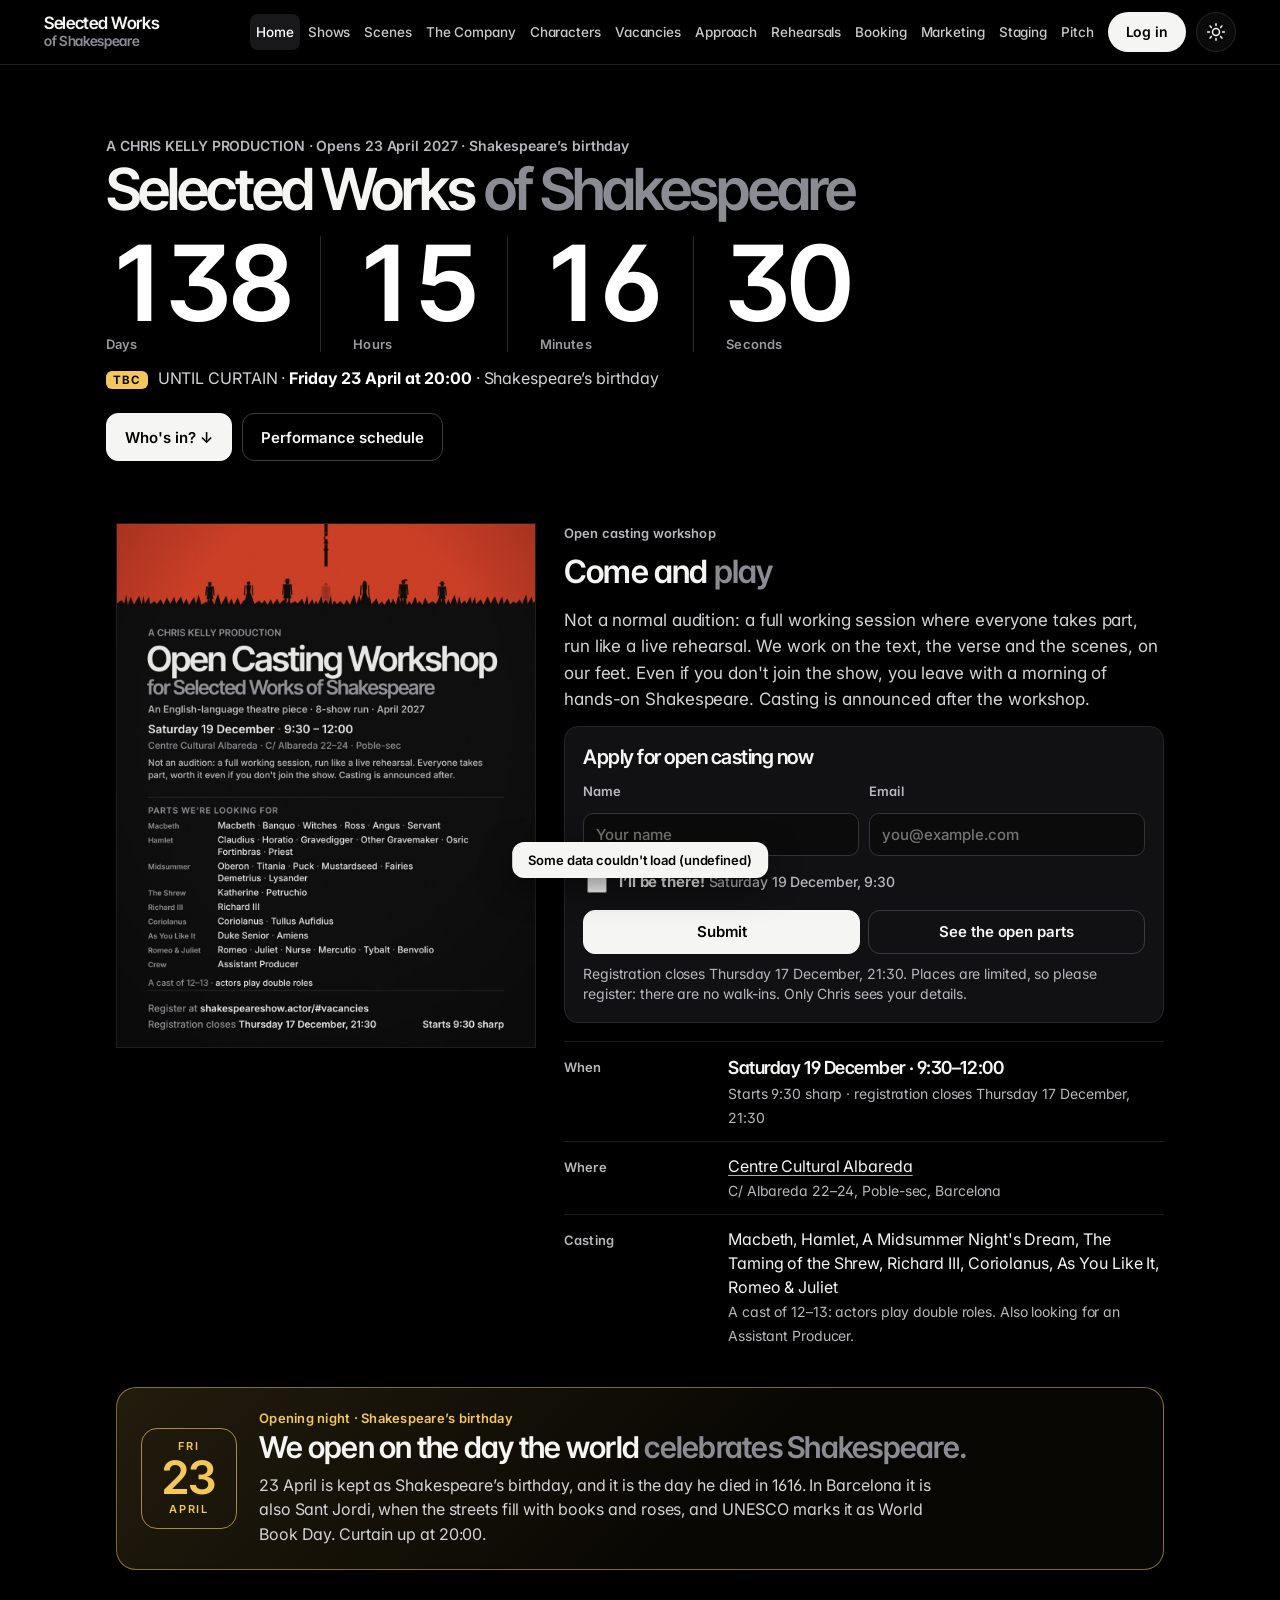
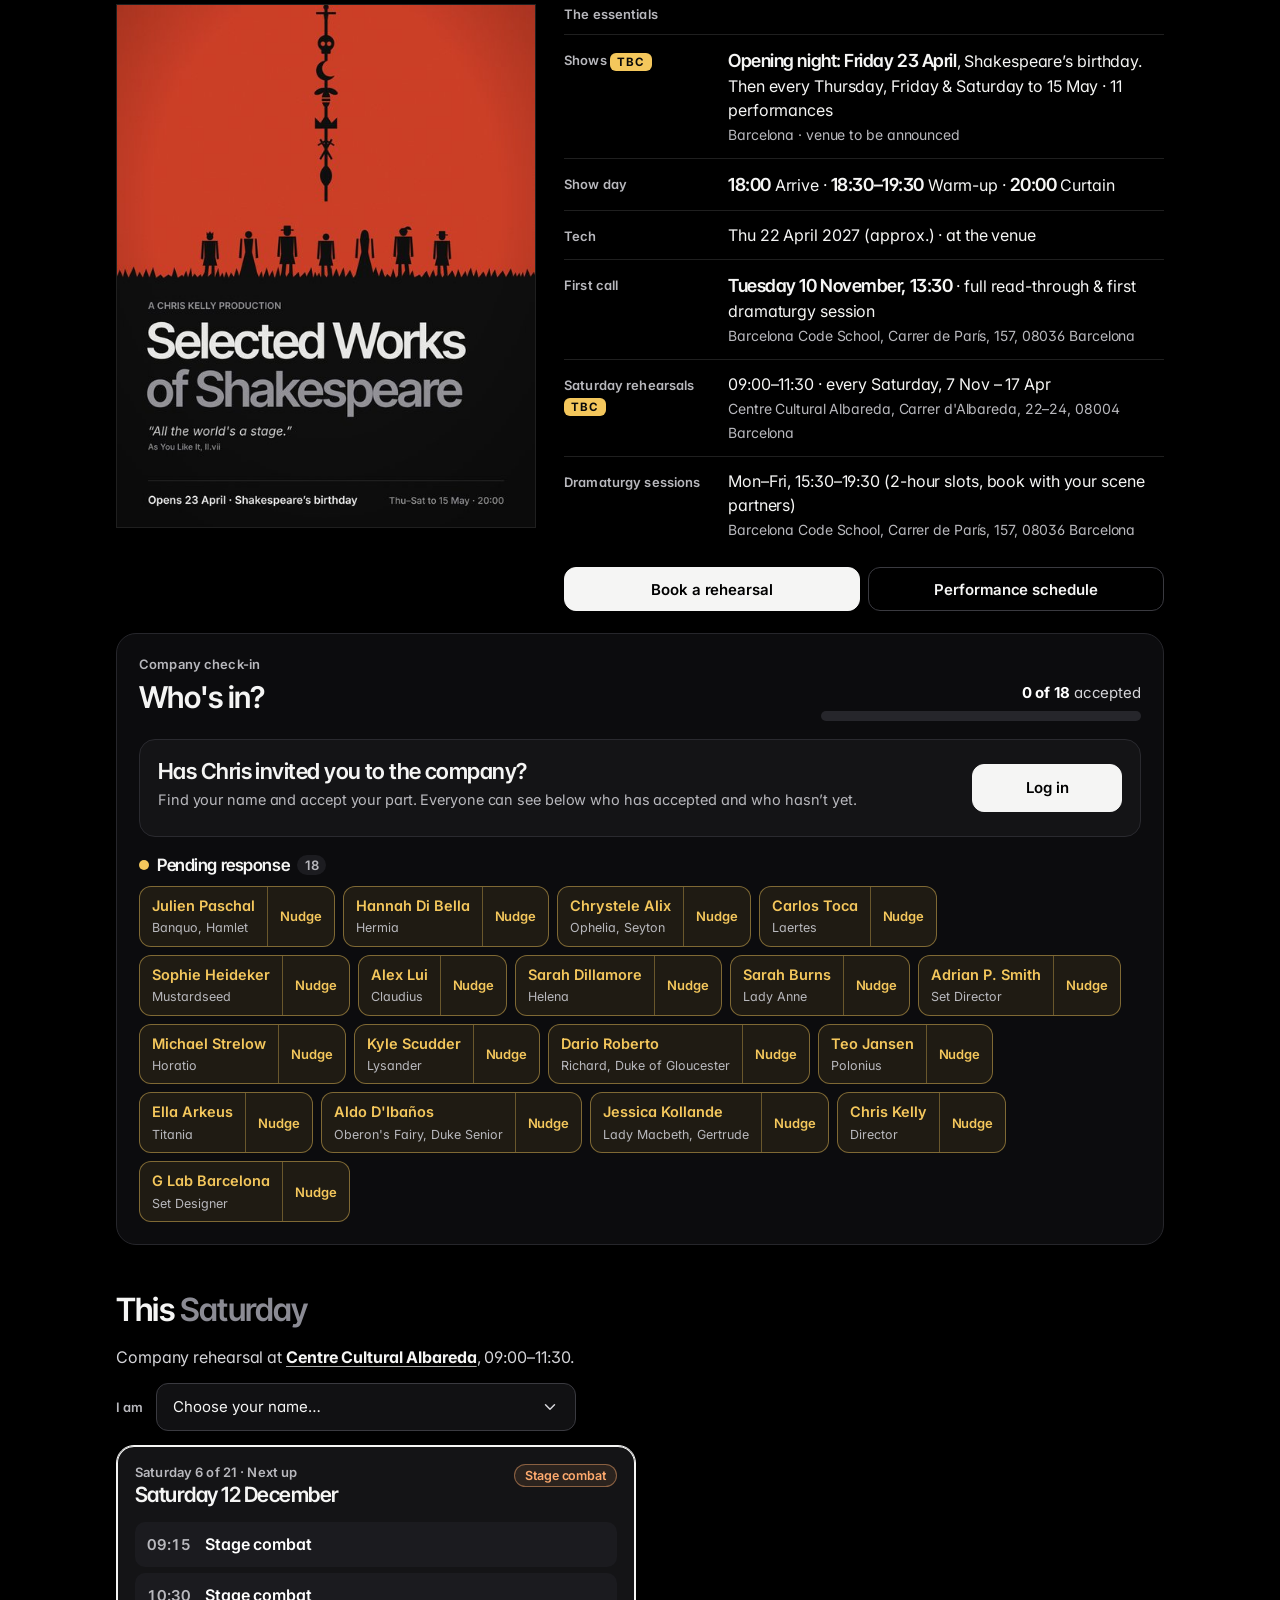
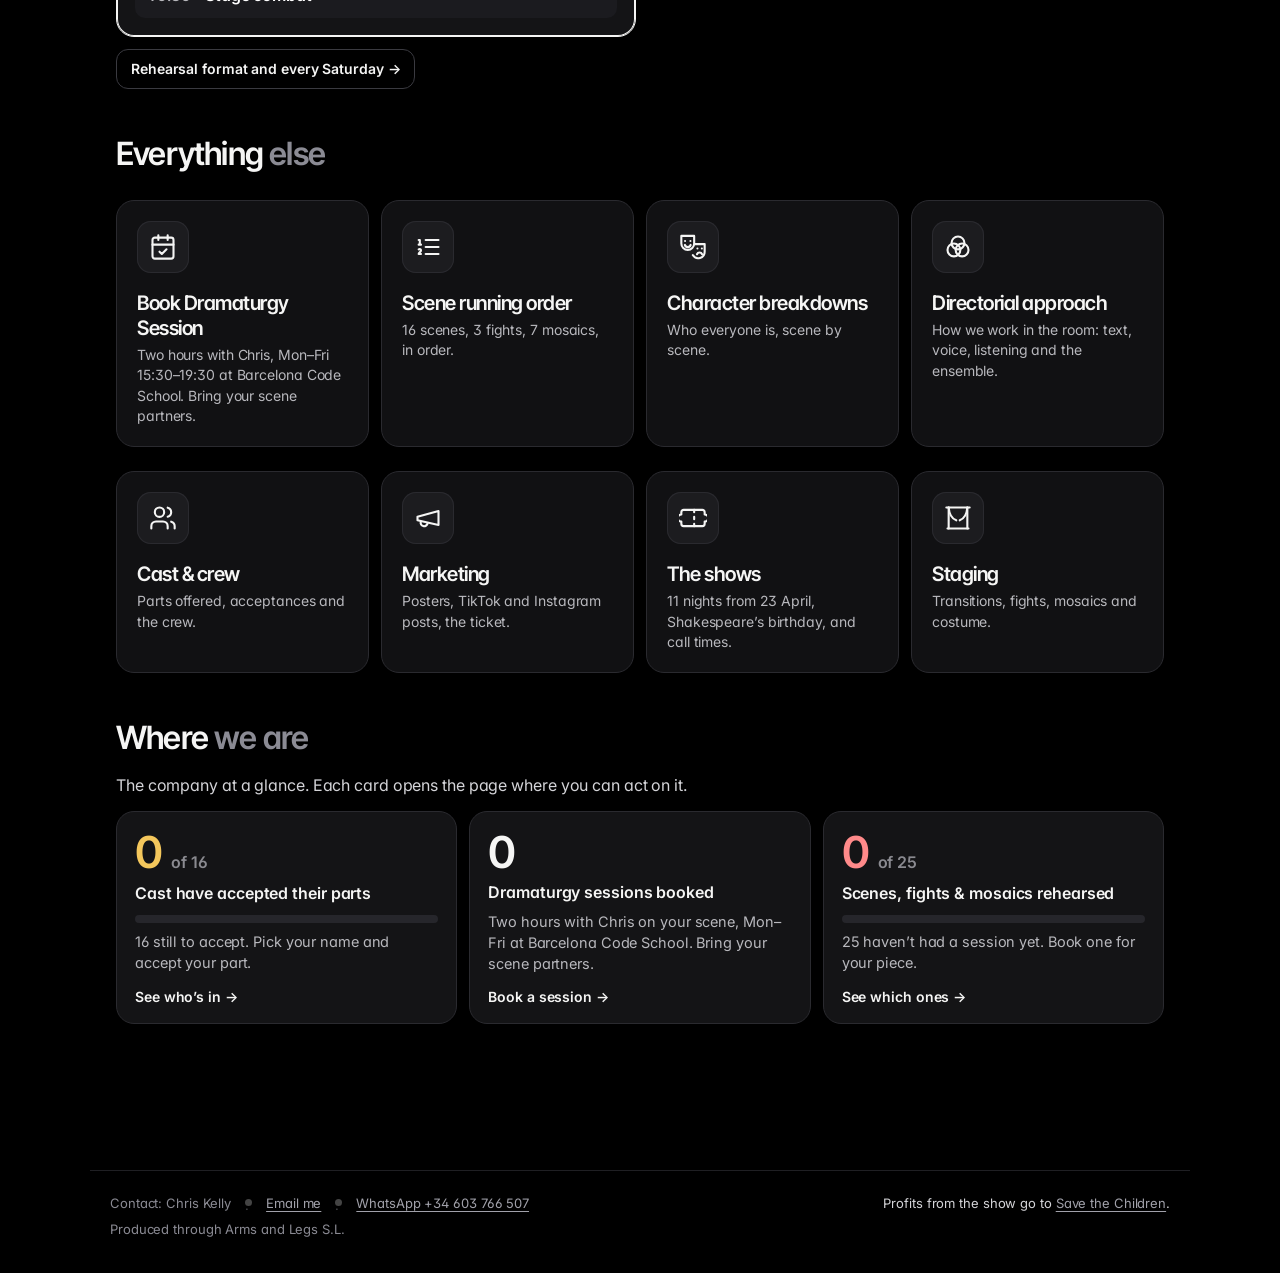
==== commit 6d8a29b1: "Casting: cast of 12-13 Co-Authored-By: Claude Opus 5.5 <noreply@anthropic.com> Claude-Session: https" ====
--- a/index.html
+++ b/index.html
@@ -2652,7 +2652,7 @@
       <dl class="facts">
         <div><dt>When</dt><dd><b>Saturday 19 December · 9:30–12:00</b><br><span class="meta">Starts 9:30 sharp · registration closes Thursday 17 December, 21:30</span></dd></div>
         <div><dt>Where</dt><dd><a href="${map}" target="_blank" rel="noopener">Centre Cultural Albareda</a><br><span class="meta">C/ Albareda 22–24, Poble-sec, Barcelona</span></dd></div>
-        <div><dt>Casting</dt><dd>Macbeth, Hamlet, A Midsummer Night's Dream, The Taming of the Shrew, Richard III, Coriolanus, As You Like It, Romeo &amp; Juliet<br><span class="meta">A cast of 12–14: actors play double roles. Also looking for an Assistant Producer.</span></dd></div>
+        <div><dt>Casting</dt><dd>Macbeth, Hamlet, A Midsummer Night's Dream, The Taming of the Shrew, Richard III, Coriolanus, As You Like It, Romeo &amp; Juliet<br><span class="meta">A cast of 12–13: actors play double roles. Also looking for an Assistant Producer.</span></dd></div>
       </dl>
 
     </div>
@@ -3981,7 +3981,7 @@
       ["Line challenge","Two actors trade the Shrew wooing at double speed; first to stumble loses.","Kate vs Petruchio, speed round. Who wins? 🐝 #TamingOfTheShrew #TheatreTok","Duet-friendly. Invite followers to try it."],
       ["Saturday at Albareda","15-sec BTS montage: warm-up, the fight call in slow motion, notes on the floor.","Saturday mornings in Poble-sec. 6 weeks to curtain. #Rehearsal #BarcelonaArts","Post every rehearsal Saturday."]],
     insta:[
-      ["Post · open casting workshop","The Open Casting Workshop poster (Instagram size, from the Posters page). Pin it to the top of the grid until 19 December.","🎭 OPEN CASTING WORKSHOP · Selected Works of Shakespeare\n📅 Saturday 19 December · 9:30–12:00 (starts 9:30 sharp)\n📍 Centre Cultural Albareda, C/ Albareda 22–24, Poble-sec\n\nNot a normal audition: a full working session, run like a live rehearsal. We work on the text, the verse and the scenes, on our feet, and everyone takes part. Worth coming even if you don't join the show. Casting is announced after the workshop.\n\nAn English-language theatre piece, 8-show run from April 2027. Casting across Macbeth, Hamlet, A Midsummer Night's Dream, The Taming of the Shrew, Richard III, Coriolanus, As You Like It and Romeo & Juliet. Also looking for an Assistant Producer.\n\nA cast of 12–14: actors play double roles.\n\n👉 Register at shakespeareshow.actor/#vacancies\n⏳ Registration closes Thursday 17 December, 21:30. Places are limited, no walk-ins.\n\n#Shakespeare #Barcelona #BarcelonaTheatre #Casting #ActorsBarcelona #EnglishTheatre #OpenCasting #PobleSec"],
+      ["Post · open casting workshop","The Open Casting Workshop poster (Instagram size, from the Posters page). Pin it to the top of the grid until 19 December.","🎭 OPEN CASTING WORKSHOP · Selected Works of Shakespeare\n📅 Saturday 19 December · 9:30–12:00 (starts 9:30 sharp)\n📍 Centre Cultural Albareda, C/ Albareda 22–24, Poble-sec\n\nNot a normal audition: a full working session, run like a live rehearsal. We work on the text, the verse and the scenes, on our feet, and everyone takes part. Worth coming even if you don't join the show. Casting is announced after the workshop.\n\nAn English-language theatre piece, 8-show run from April 2027. Casting across Macbeth, Hamlet, A Midsummer Night's Dream, The Taming of the Shrew, Richard III, Coriolanus, As You Like It and Romeo & Juliet. Also looking for an Assistant Producer.\n\nA cast of 12–13: actors play double roles.\n\n👉 Register at shakespeareshow.actor/#vacancies\n⏳ Registration closes Thursday 17 December, 21:30. Places are limited, no walk-ins.\n\n#Shakespeare #Barcelona #BarcelonaTheatre #Casting #ActorsBarcelona #EnglishTheatre #OpenCasting #PobleSec"],
       ["Stories · open casting workshop","The Stories-size poster, with a link sticker to shakespeareshow.actor/#vacancies and a countdown sticker to the registration deadline, Thursday 17 December 21:30.","Open casting, Saturday 19 Dec, 9:30 · Albareda, Poble-sec. Register via the link by Thu 17 Dec, 21:30 🎭"],
       ["Carousel · the four themes","Company poster first, then Love, Power, Madness and Hate. Last slide: dates + ticket link in bio.","Love. Power. Madness. Hate. Selected Works of Shakespeare: opening 23 April, Shakespeare’s birthday, in Barcelona. 🎟️ Link in bio."],
       ["Reel · 'The Evening'","The scenes shelf scrolling left to right, synced to music; ends on the countdown.","The running order, one volume at a time. Curtain 23 April, Shakespeare’s birthday, 20:00."],
